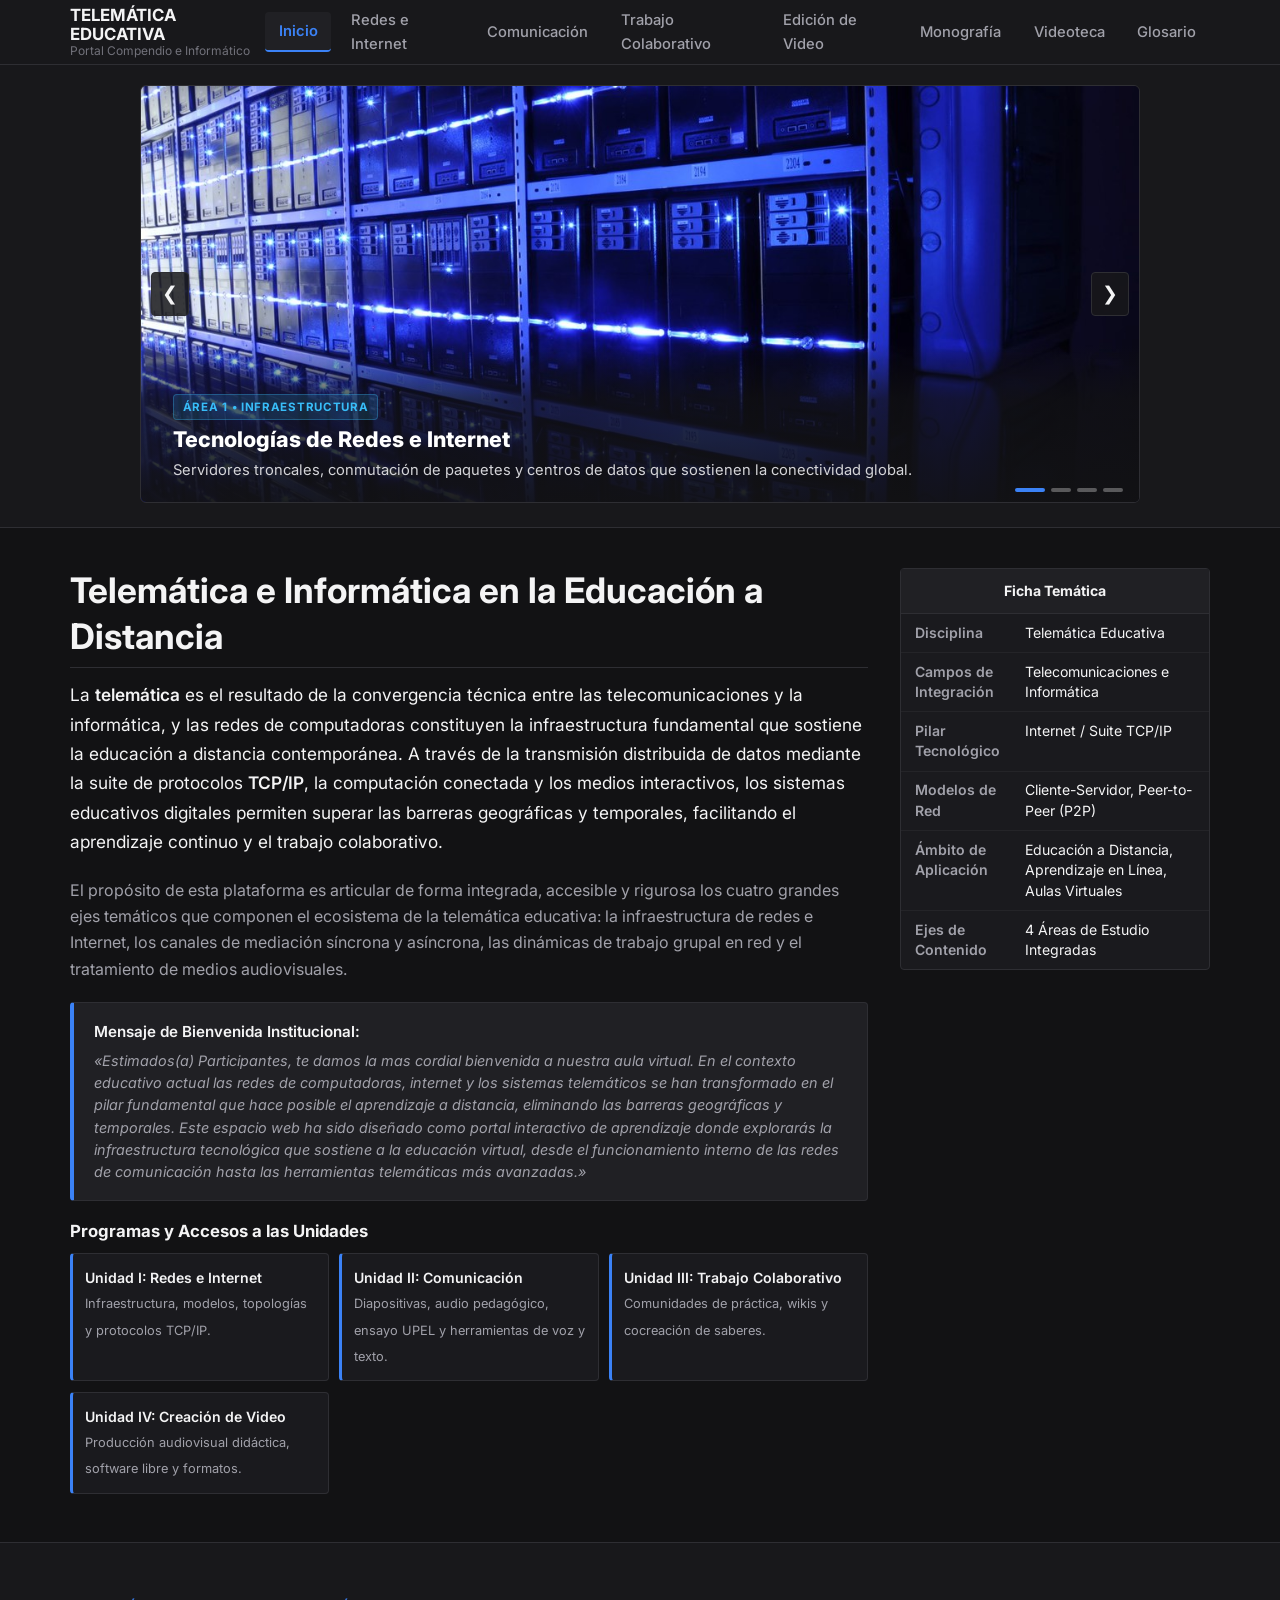
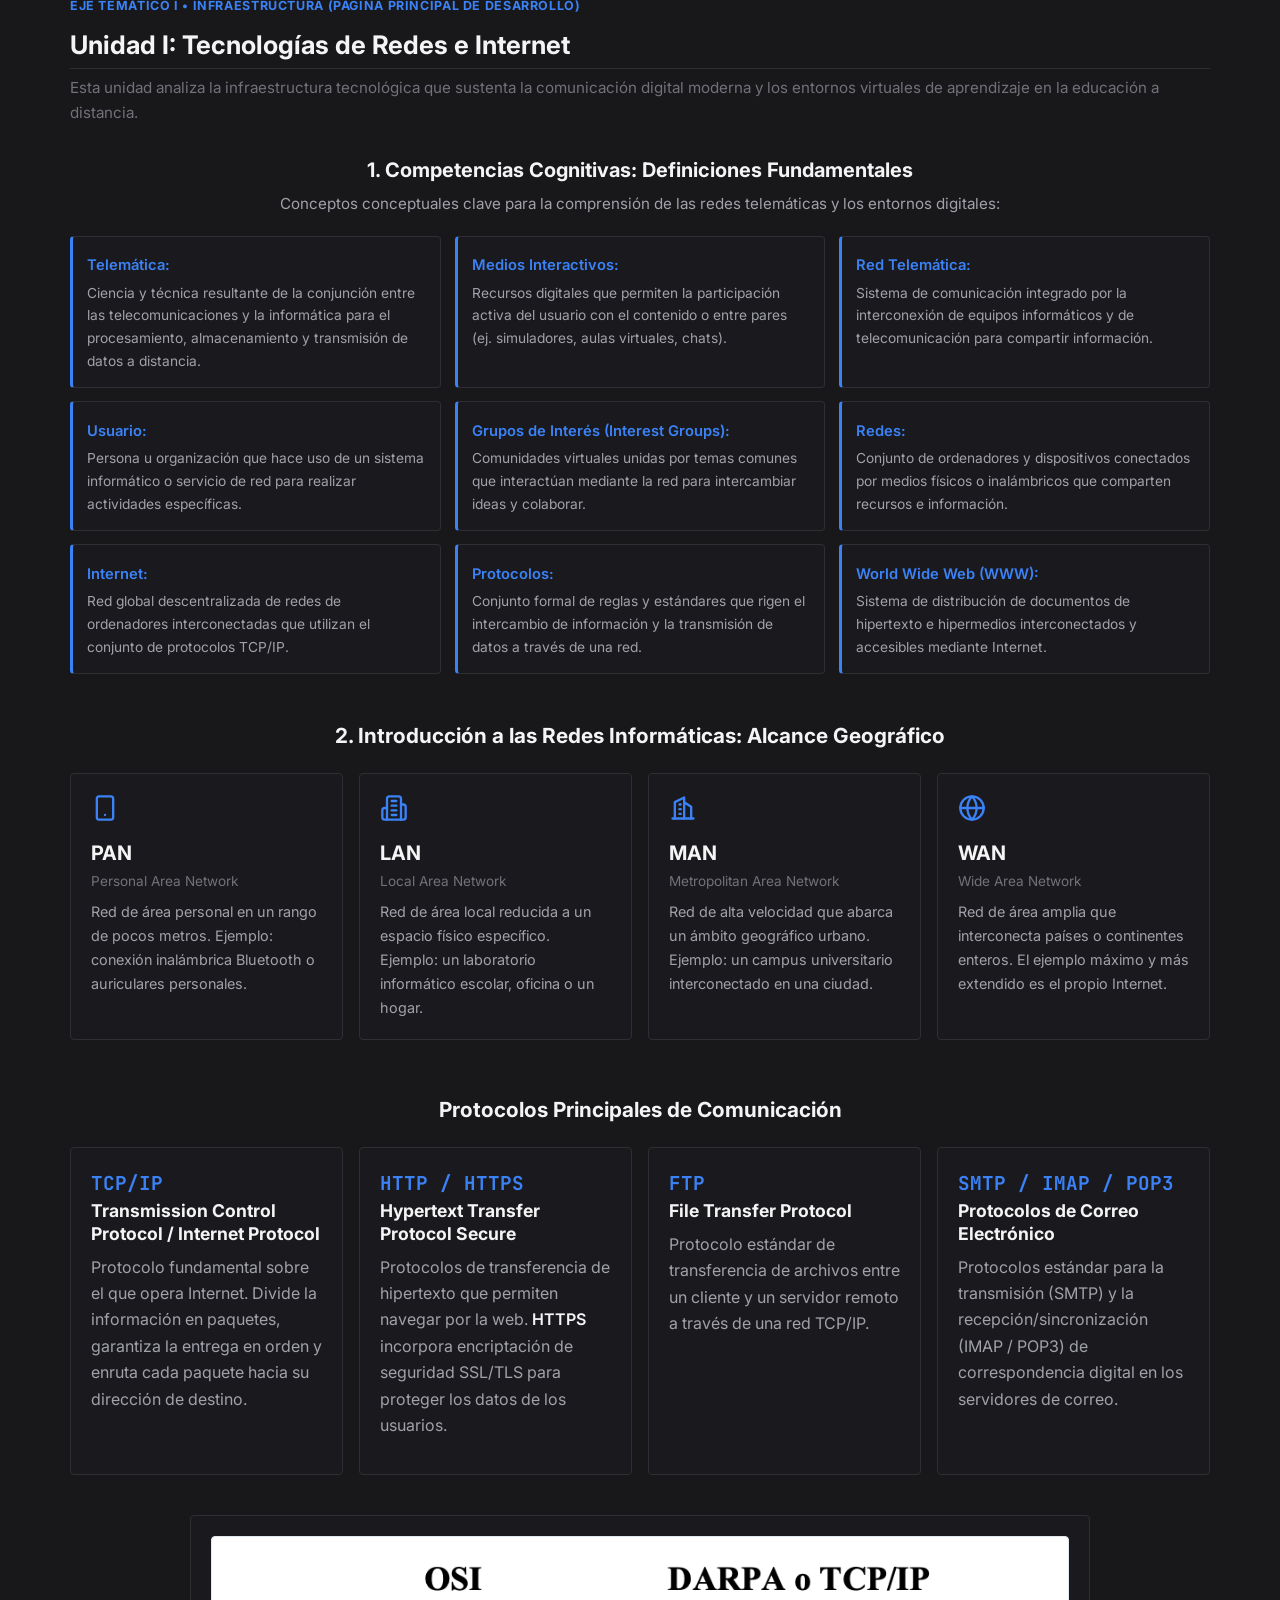
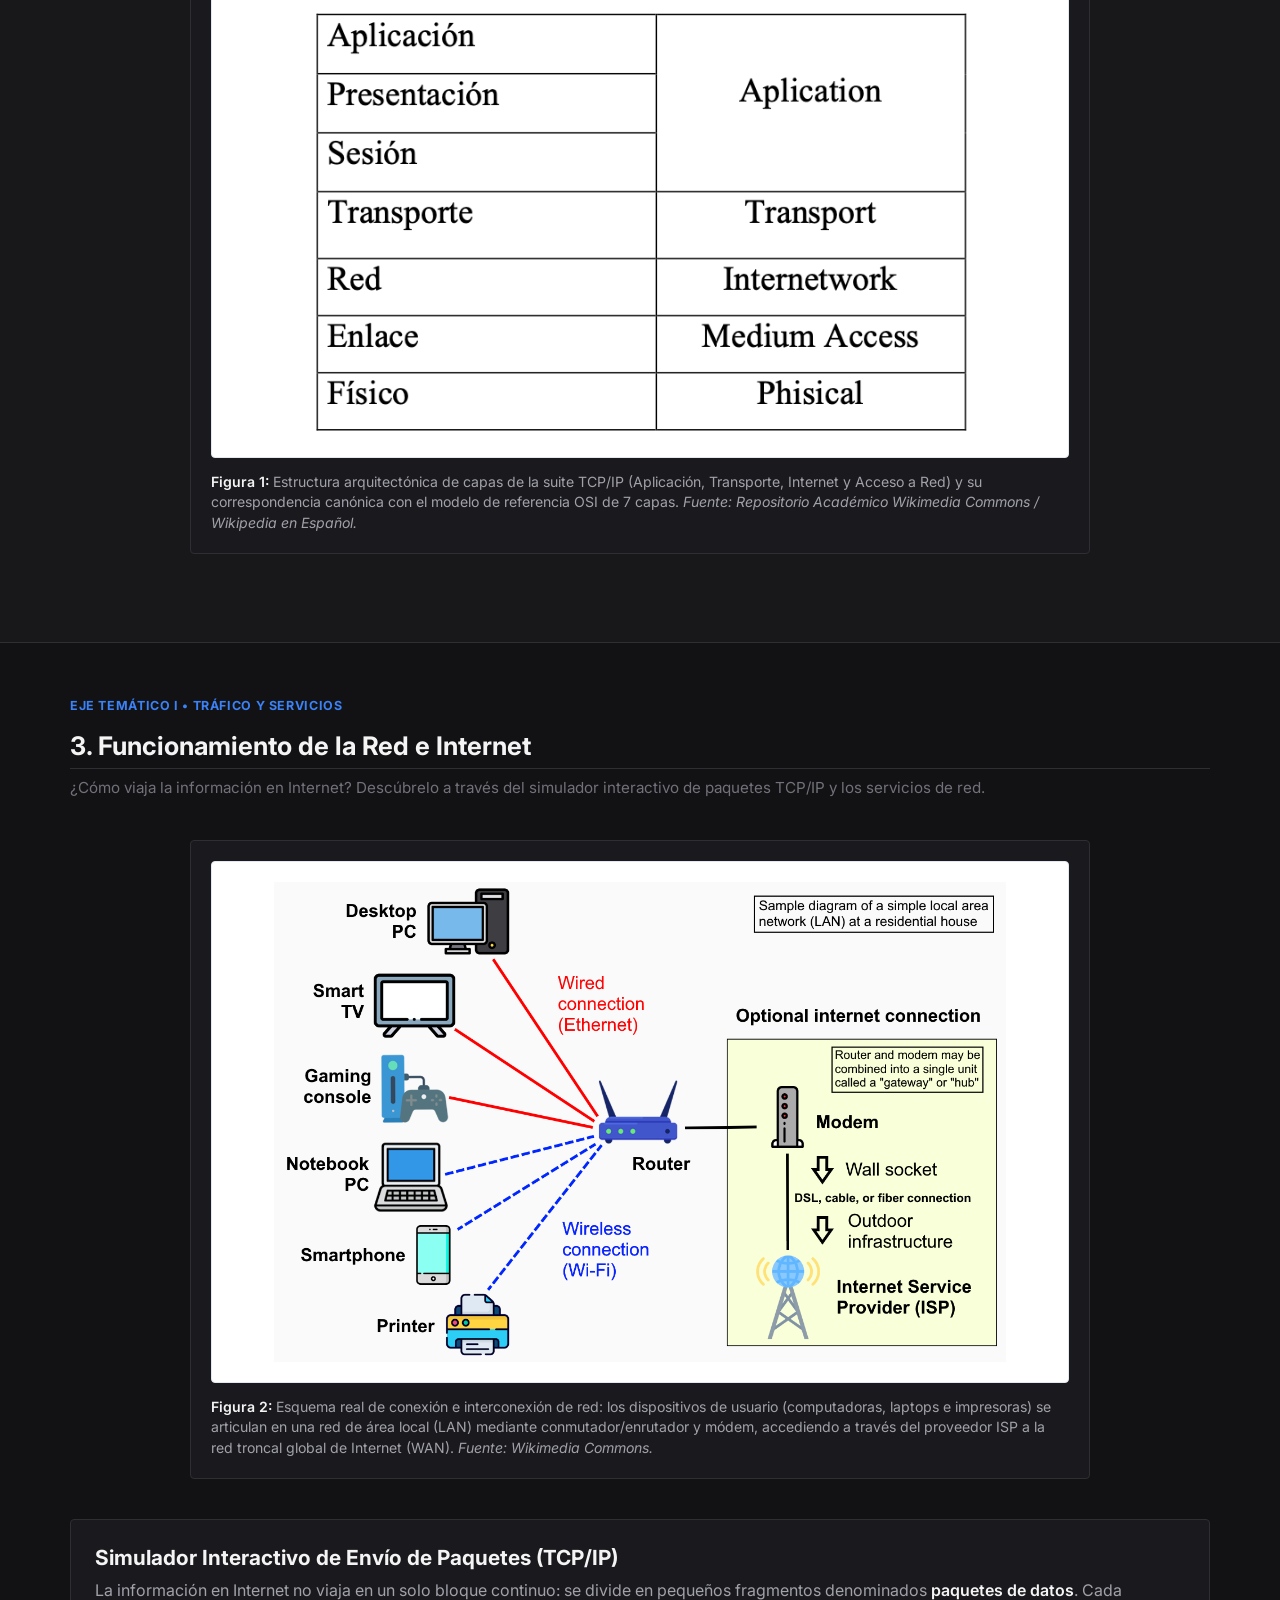
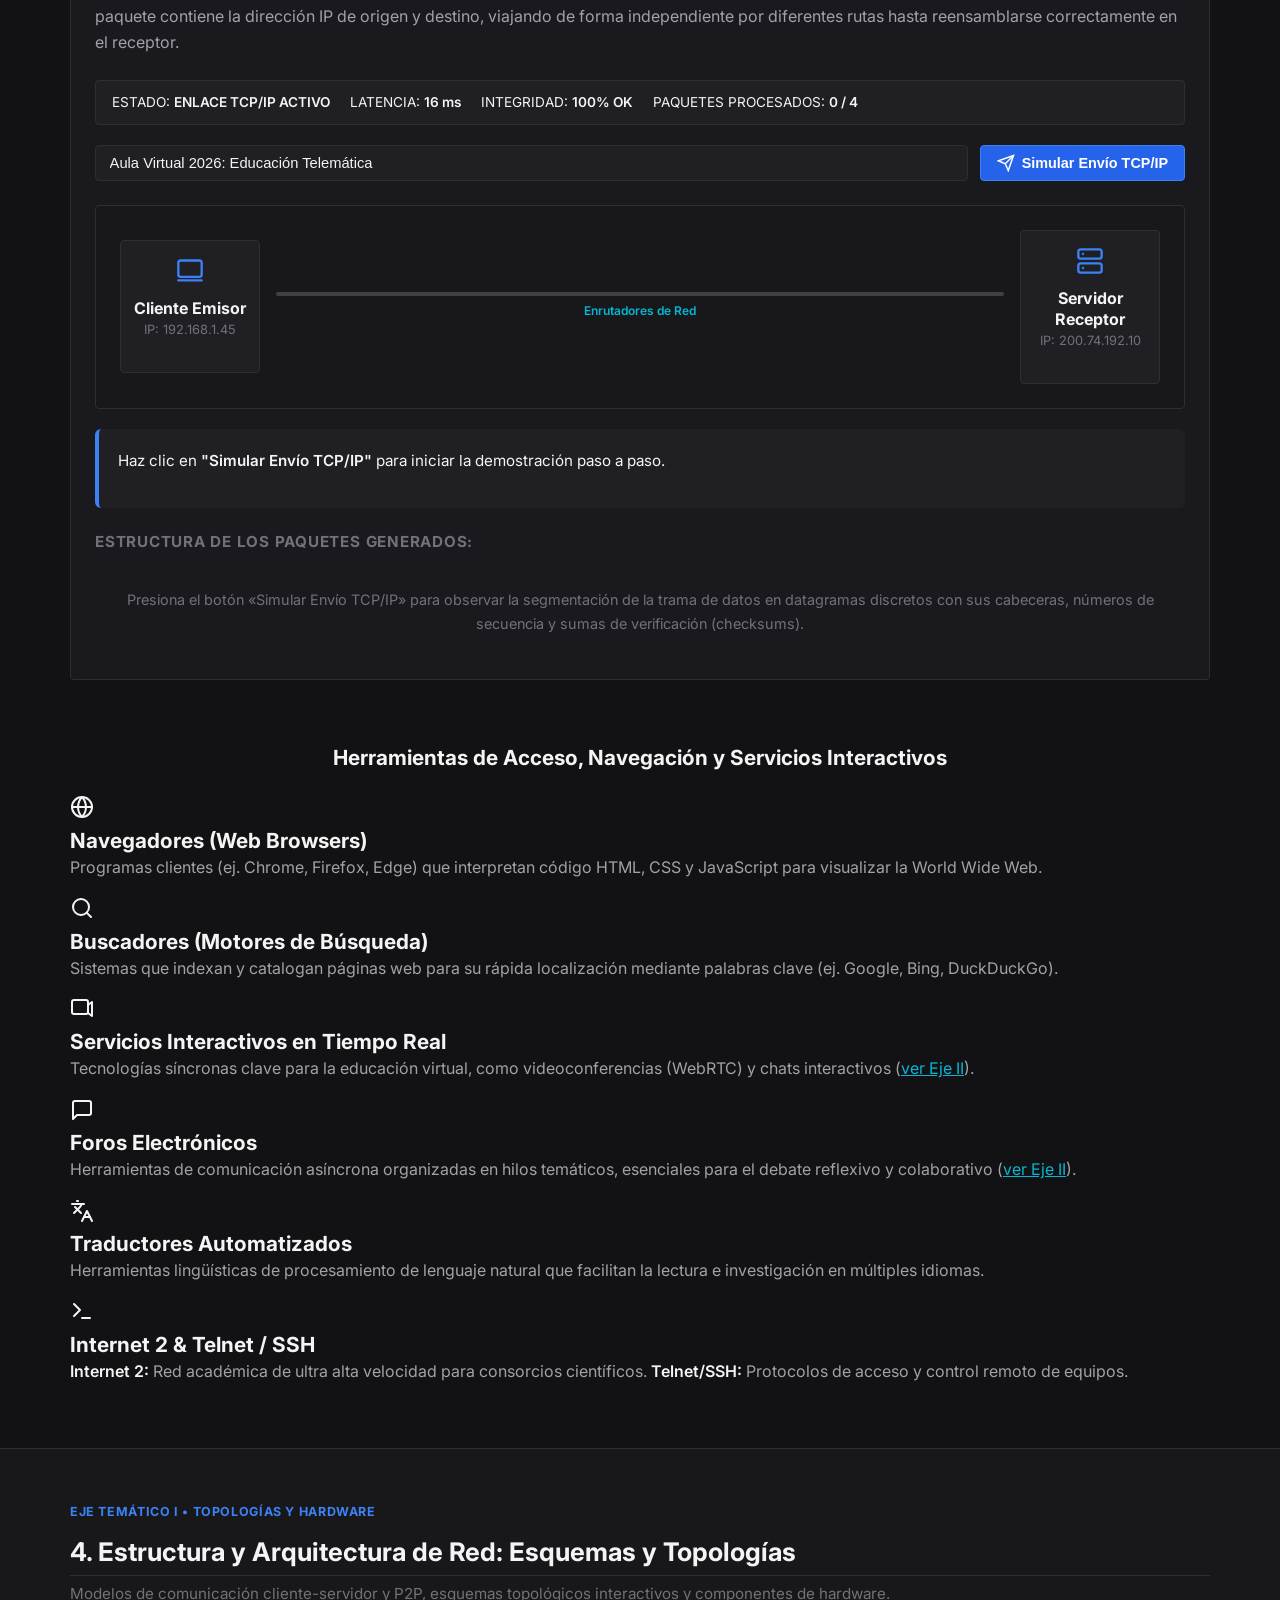
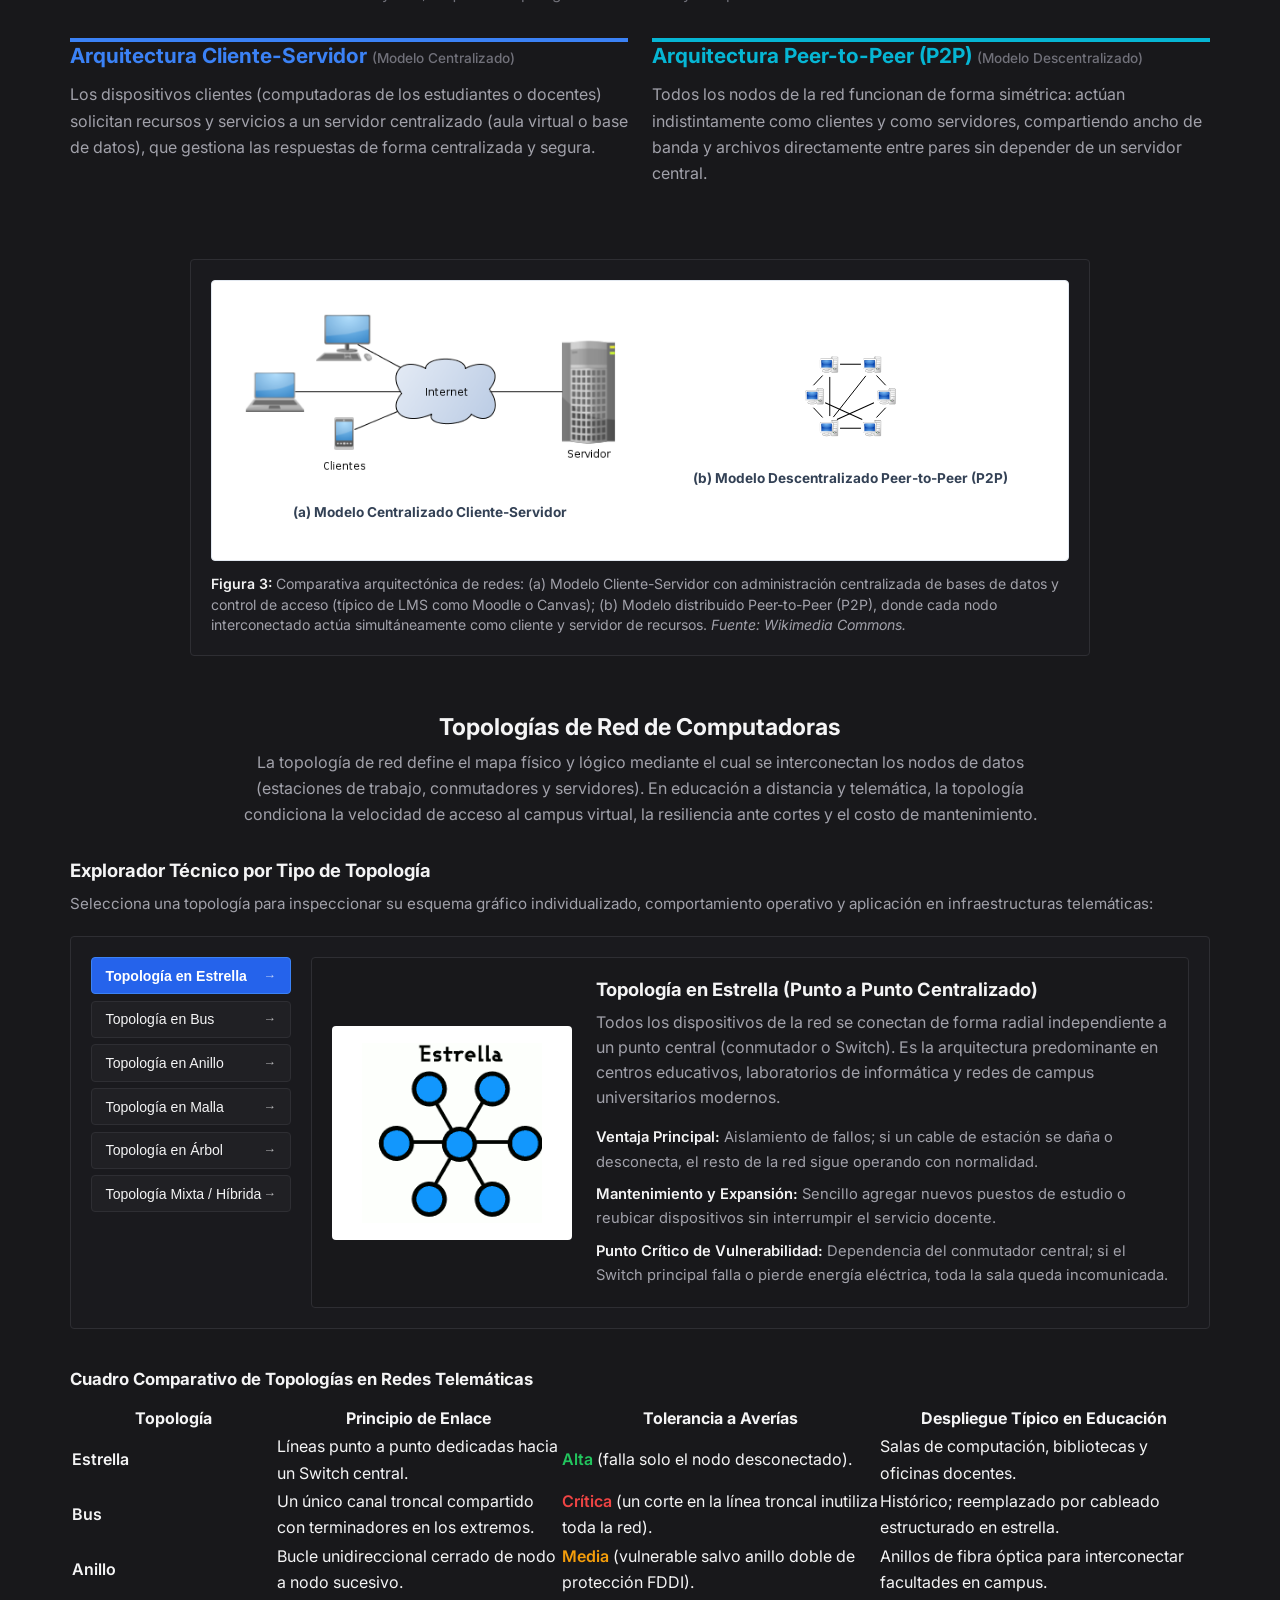
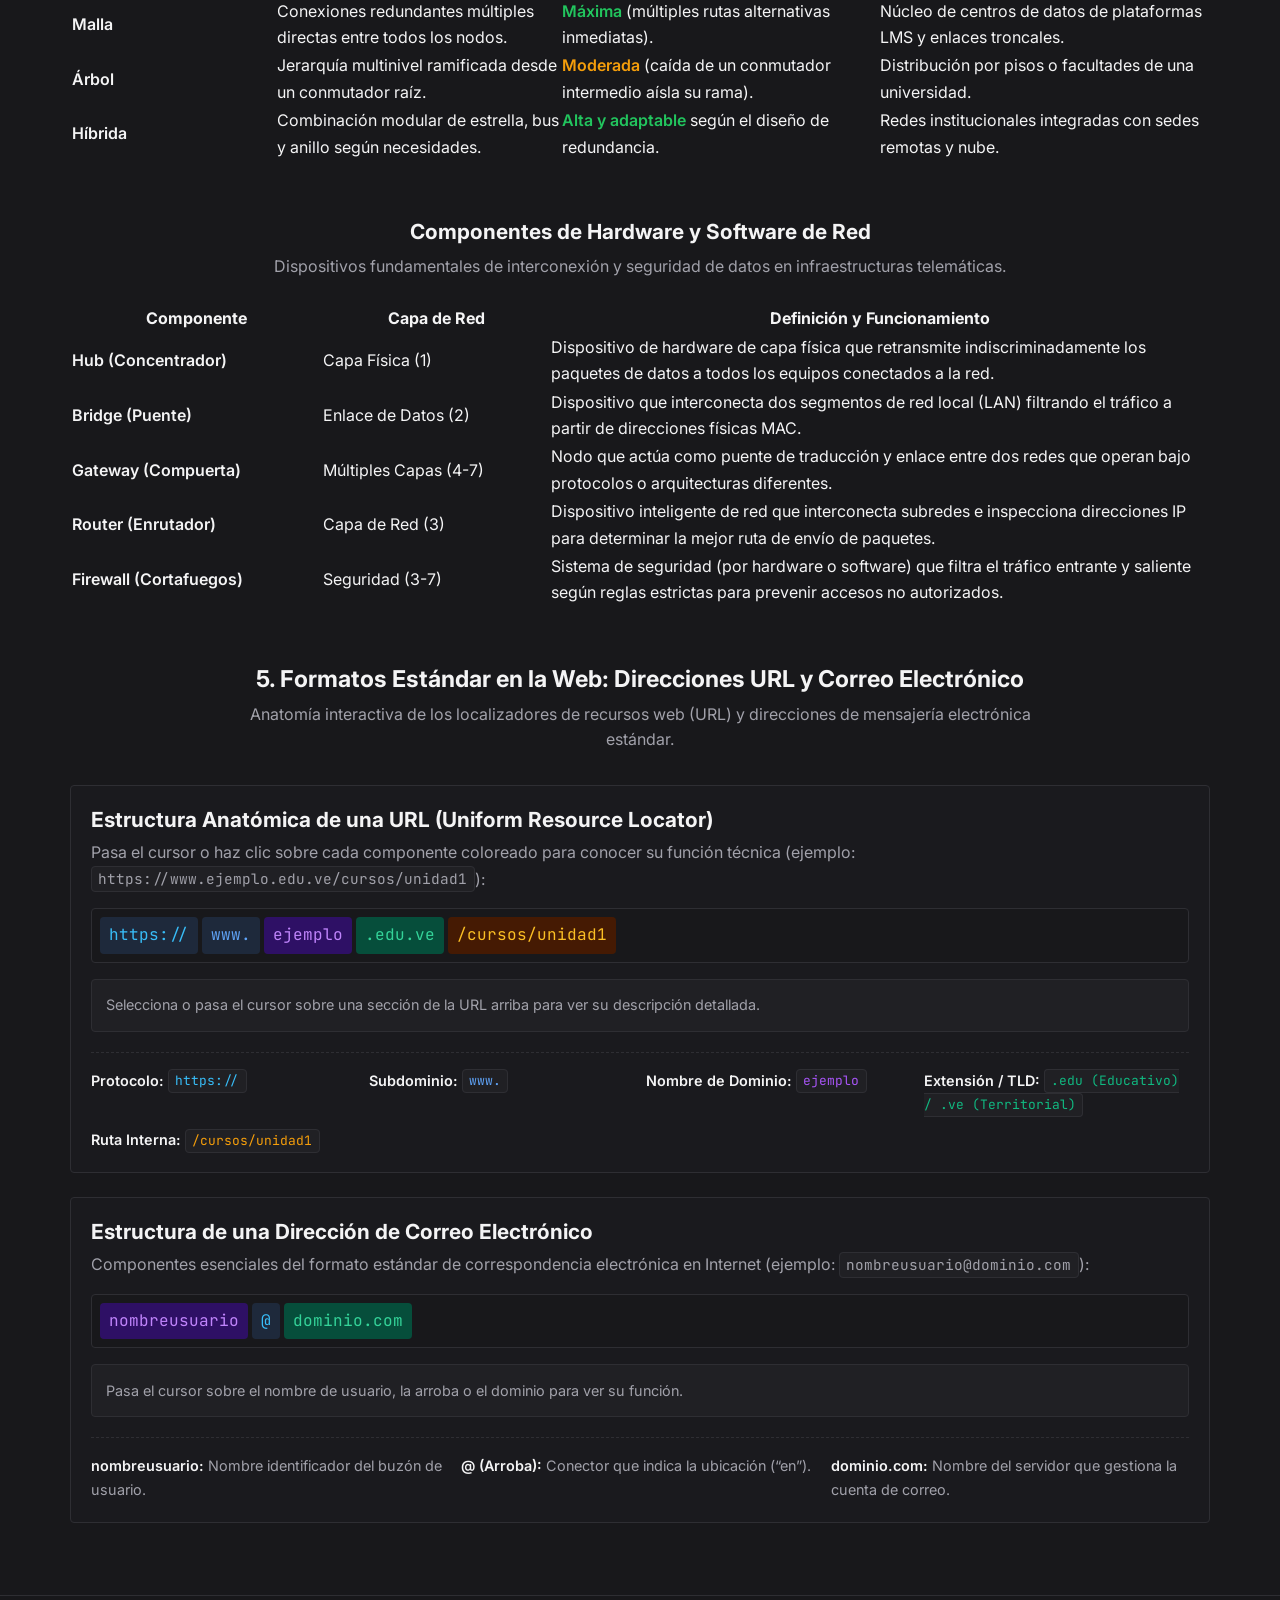
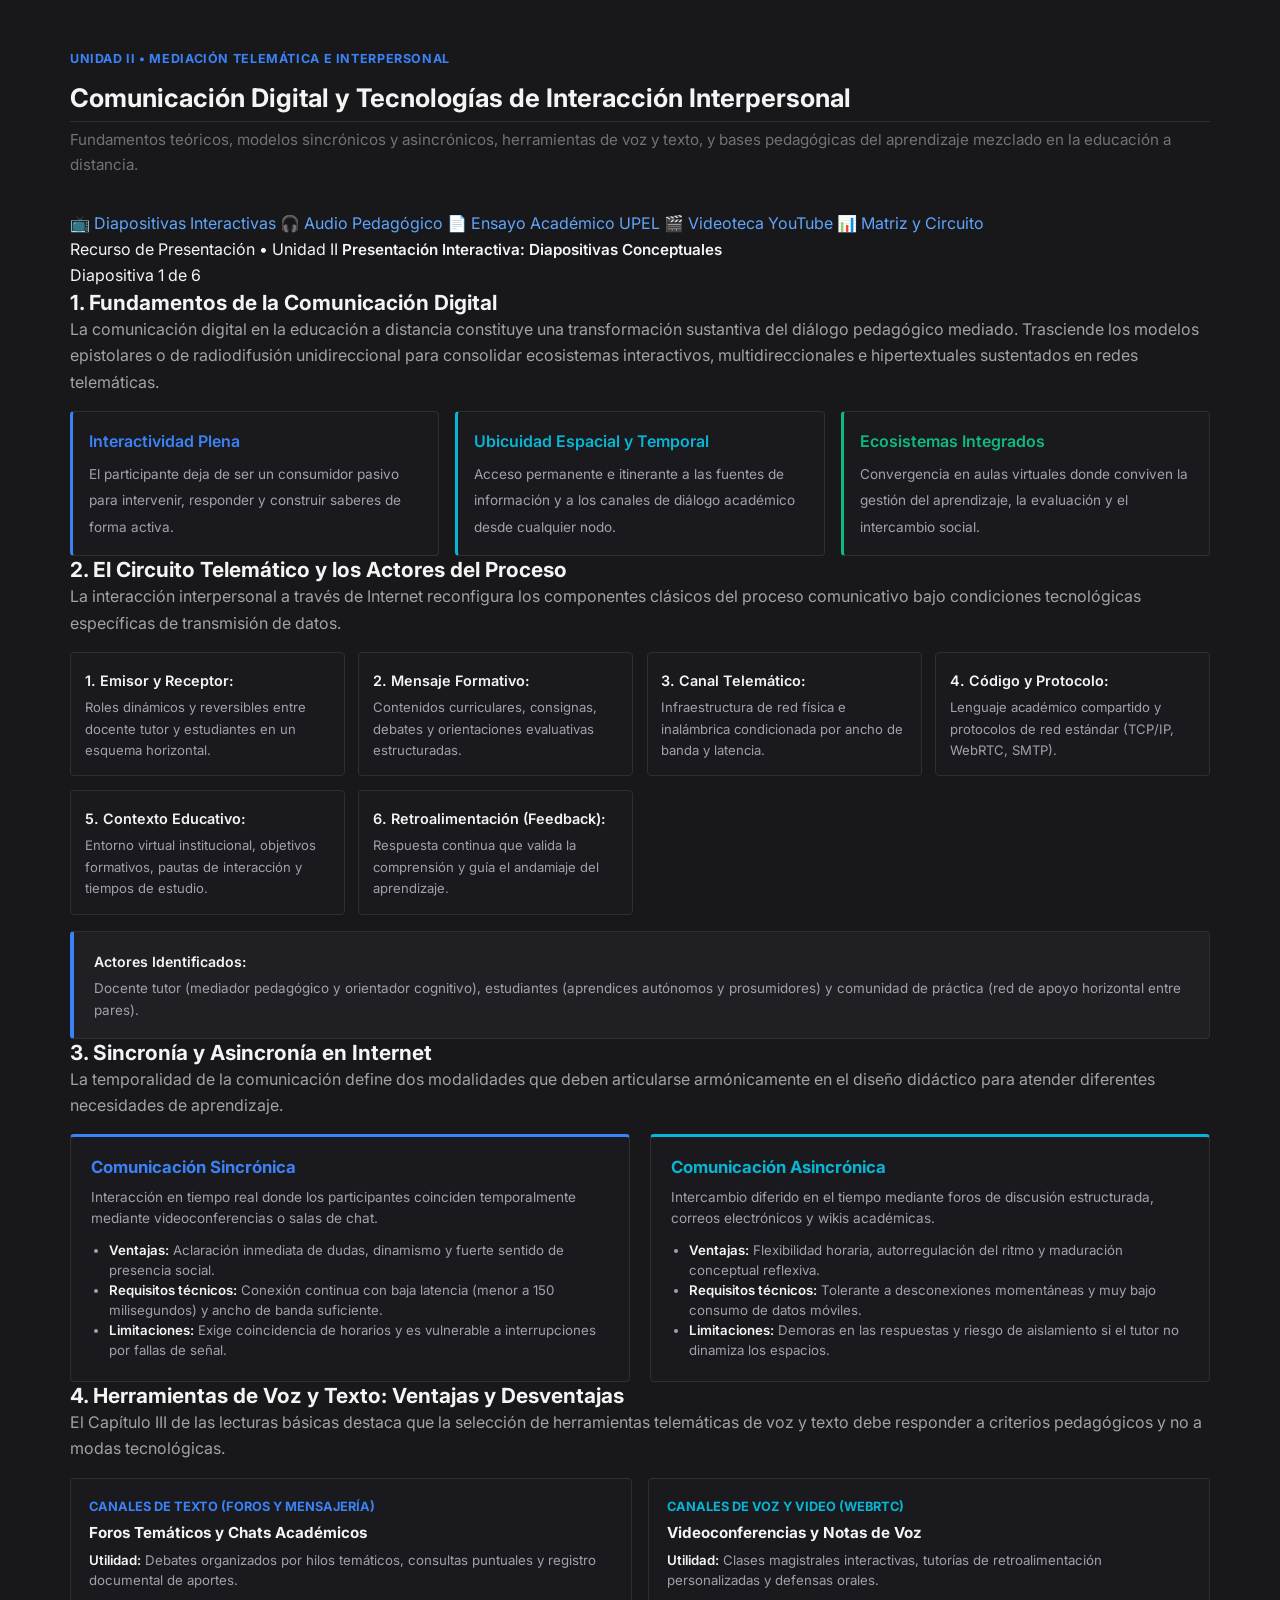
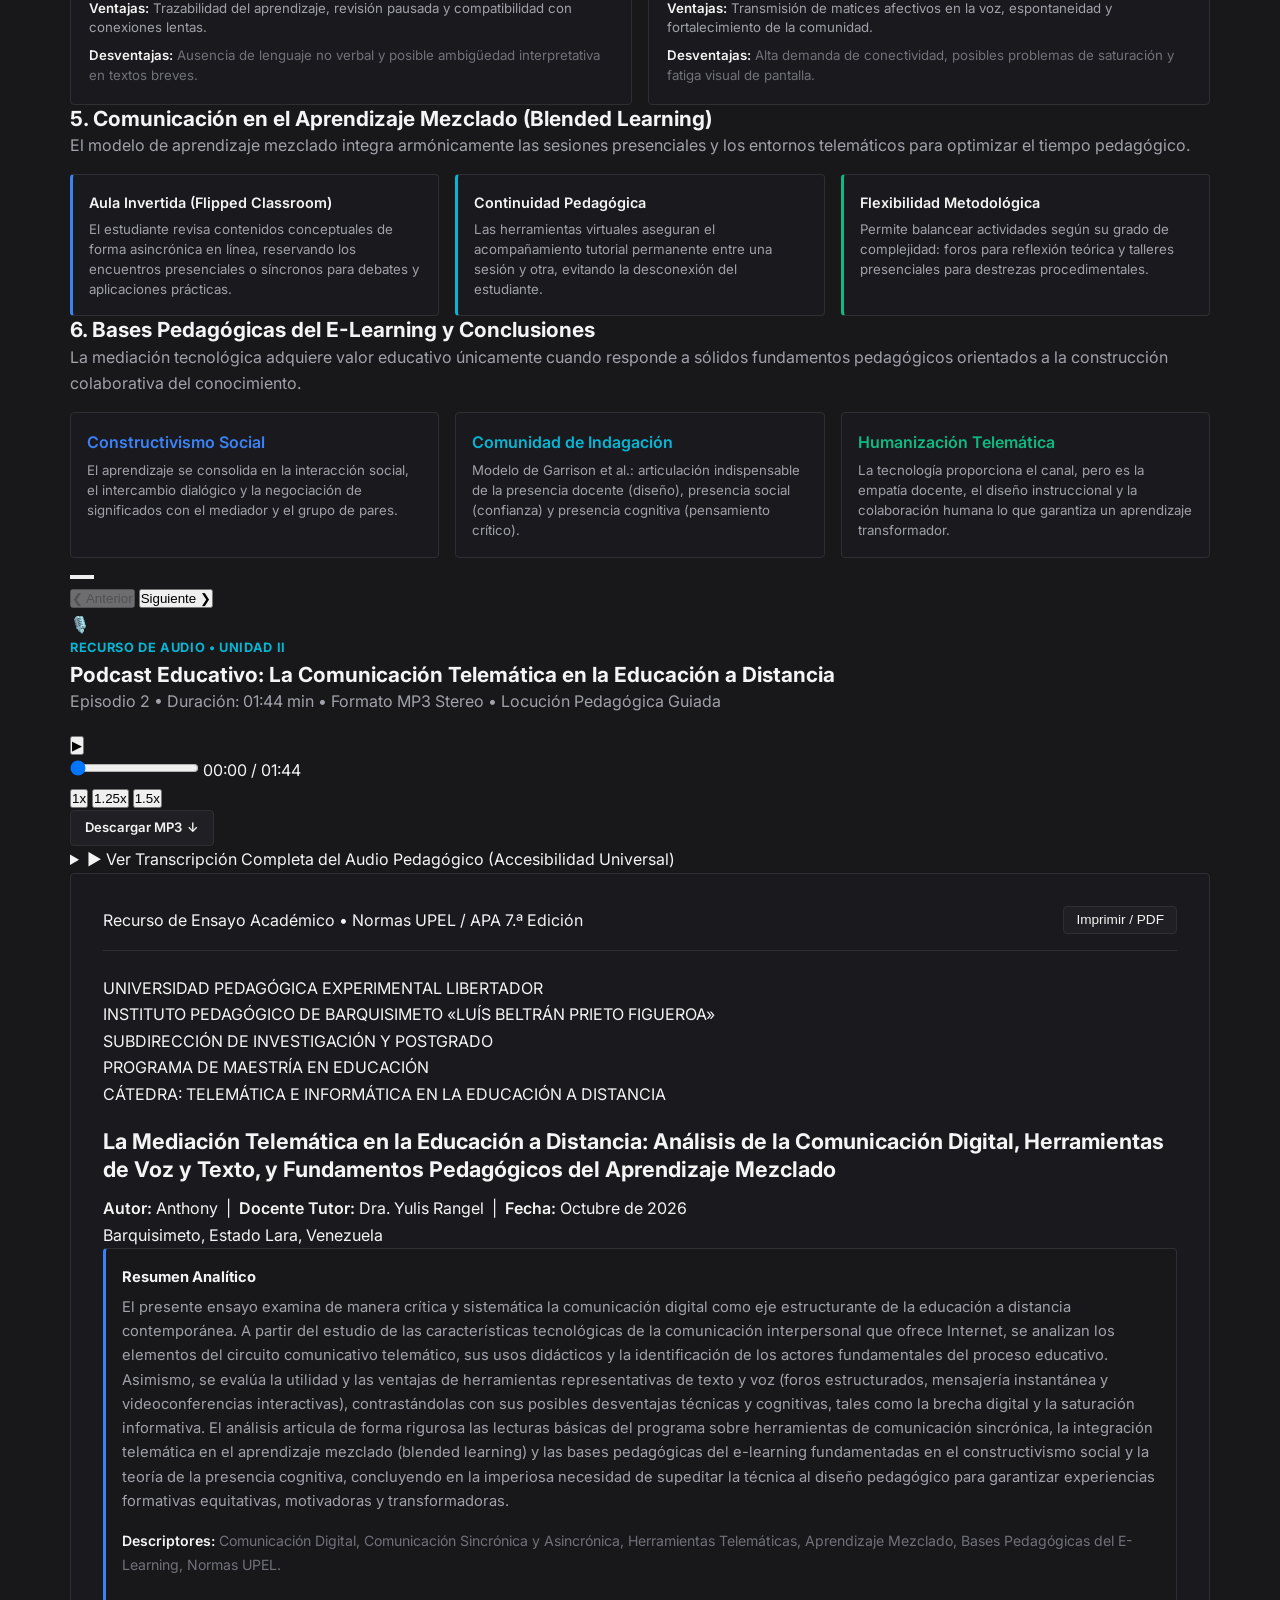
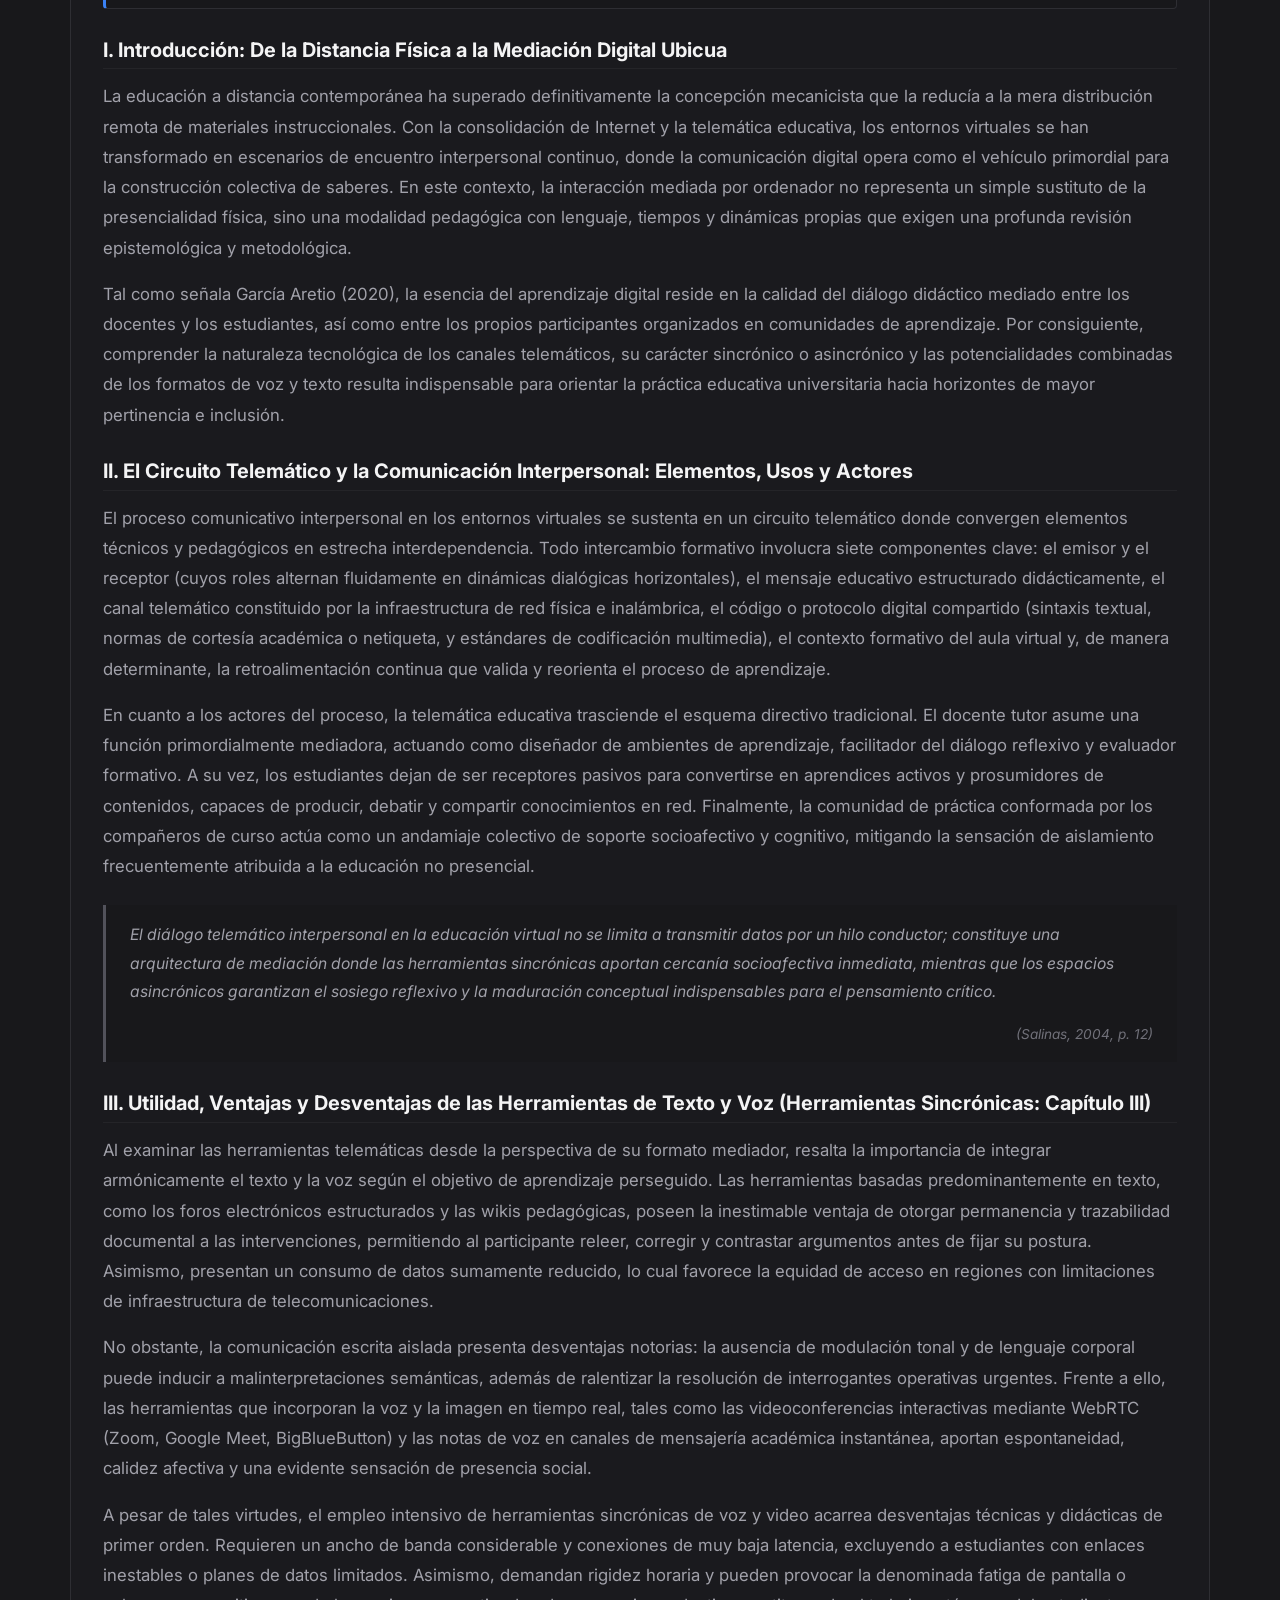
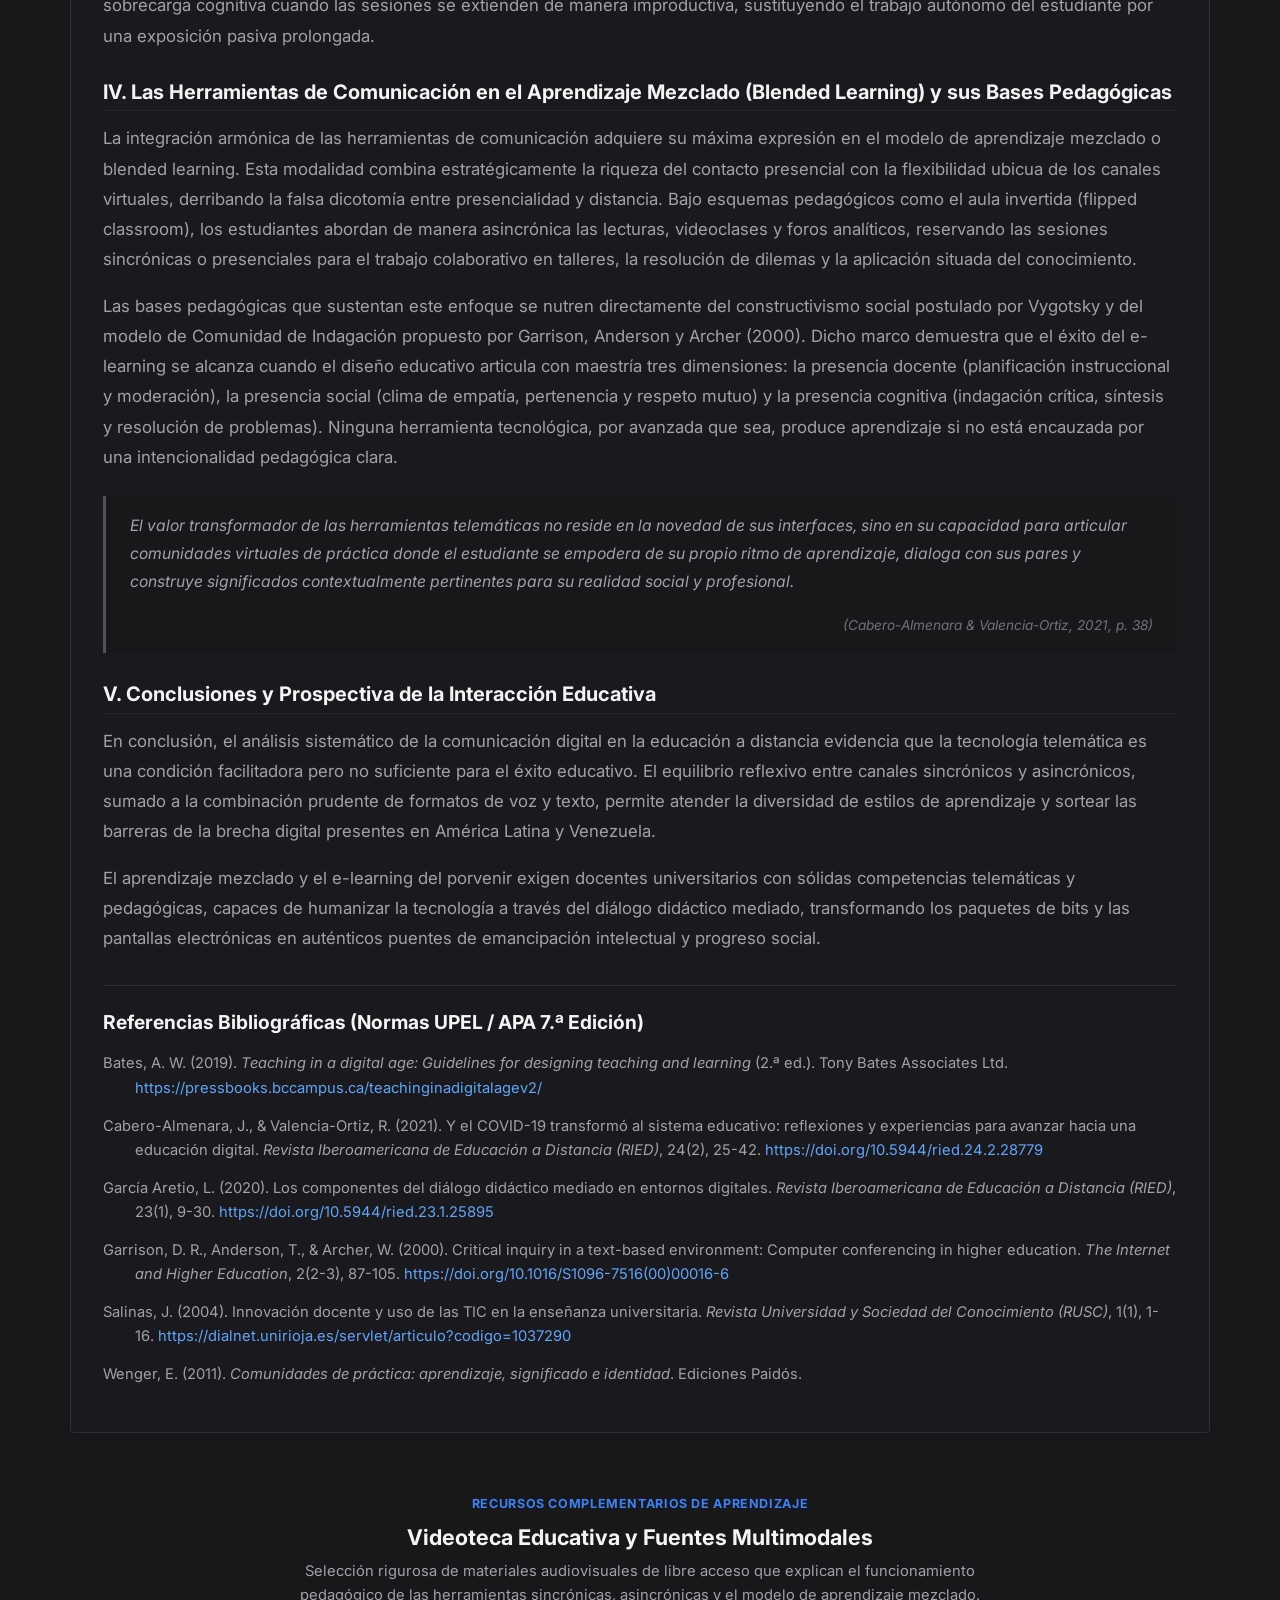
==== index.html @ ce16653e "feat: incorporar modulo integral Unidad II con diapositivas, audio podcast, ensayo UPEL y videoteca" ====
<!DOCTYPE html>

<html data-theme="dark" lang="es">
<head>
<meta charset="utf-8"/>
<meta content="width=device-width, initial-scale=1.0" name="viewport"/>
<meta content="Portal enciclopédico unificado: Telemática e Informática en la Educación a Distancia. Redes, protocolos TCP/IP, comunicación síncrona/asíncrona, trabajo colaborativo y edición de video." name="description"/>
<title>Telemática e Informática en la Educación a Distancia | Portal Compendio</title>

<link href="css/styles.css" rel="stylesheet"/>

<meta content="#121214" name="theme-color"/>
</head>
<body>

<div class="reading-progress-bar" id="readProgressBar"></div>

<header class="site-header">
<div class="container nav-container">
<a aria-label="Portal Informativo de Telemática Educativa" class="brand-logo" href="#inicio">
  <div class="brand-text">
    TELEMÁTICA EDUCATIVA
    <span>Portal Compendio e Informático</span>
  </div>
</a>

<nav aria-label="Navegación principal" class="main-nav" id="mainNav">
<ul class="nav-links">
<li><a class="nav-link active" href="#inicio">Inicio</a></li>
<li><a class="nav-link" href="#redes">Redes e Internet</a></li>
<li><a class="nav-link" href="#comunicacion">Comunicación</a></li>
<li><a class="nav-link" href="#colaboracion">Trabajo Colaborativo</a></li>
<li><a class="nav-link" href="#video">Edición de Video</a></li>
<li><a class="nav-link" href="#monografia">Monografía</a></li>
<li><a class="nav-link" href="#videoteca">Videoteca</a></li>
<li><a class="nav-link" href="#glosario">Glosario</a></li>
</ul>
</nav>

<div class="header-actions">
<button aria-expanded="false" aria-label="Abrir menú de navegación" class="mobile-menu-btn" id="mobileMenuBtn">
<svg fill="none" height="22" stroke="currentColor" stroke-linecap="round" stroke-width="2" viewbox="0 0 24 24" width="22">
<line x1="3" x2="21" y1="12" y2="12"></line>
<line x1="3" x2="21" y1="6" y2="6"></line>
<line x1="3" x2="21" y1="18" y2="18"></line>
</svg>
</button>
</div>
</div>
</header>

<main>

<section aria-label="Galería temática de telemática y redes" class="carousel-section" id="inicio">
<div class="container">
<div aria-label="Ejes temáticos de la telemática educativa" aria-roledescription="carrusel" class="carousel-container" role="region" tabindex="0">
<div class="carousel-slides"><div aria-label="1 de 4: Tecnologías de Redes e Internet" aria-roledescription="diapositiva" class="carousel-slide active" role="group">
<img alt="Centro de datos con servidores y cables de fibra óptica" height="500" src="assets/carousel-slide-1.jpg" width="1200"/>
<div class="carousel-caption">
<span class="carousel-caption-badge">Área 1 • Infraestructura</span>
<h3 class="carousel-caption-title">Tecnologías de Redes e Internet</h3>
<p class="carousel-caption-desc">Servidores troncales, conmutación de paquetes y centros de datos que sostienen la conectividad global.</p>
</div>
</div><div aria-label="2 de 4: Tecnologías para la Comunicación" aria-roledescription="diapositiva" class="carousel-slide" role="group">
<img alt="Sala de videoconferencia y telepresencia en alta definición" height="500" src="assets/carousel-slide-2.jpg" width="1200"/>
<div class="carousel-caption">
<span class="carousel-caption-badge">Área 2 • Comunicación</span>
<h3 class="carousel-caption-title">Tecnologías para la Comunicación</h3>
<p class="carousel-caption-desc">Sistemas síncronos y asíncronos para el diálogo pedagógico mediado en la educación a distancia.</p>
</div>
</div><div aria-label="3 de 4: El Trabajo Colaborativo mediante Redes" aria-roledescription="diapositiva" class="carousel-slide" role="group">
<img alt="Estudiantes universitarios colaborando con equipos portátiles" height="500" src="assets/carousel-slide-3.jpg" width="1200"/>
<div class="carousel-caption">
<span class="carousel-caption-badge">Área 3 • Colaboración</span>
<h3 class="carousel-caption-title">El Trabajo Colaborativo mediante Redes</h3>
<p class="carousel-caption-desc">Comunidades virtuales de práctica, cocreación de saberes y grupos de interés interconectados.</p>
</div>
</div><div aria-label="4 de 4: Creación y Edición de Videos Educativos" aria-roledescription="diapositiva" class="carousel-slide" role="group">
<img alt="Estudio profesional de edición y montaje de video con monitores y consola" height="500" src="assets/carousel-slide-4.jpg" width="1200"/>
<div class="carousel-caption">
<span class="carousel-caption-badge">Área 4 • Medios Audiovisuales</span>
<h3 class="carousel-caption-title">Creación y Edición de Videos Educativos</h3>
<p class="carousel-caption-desc">Tratamiento digital, montaje no lineal y optimización de códecs para streaming en aulas virtuales.</p>
</div>
</div></div>

<button aria-label="Diapositiva anterior" class="carousel-btn carousel-prev">❮</button>
<button aria-label="Diapositiva siguiente" class="carousel-btn carousel-next">❯</button>

<div aria-label="Selector de diapositivas" class="carousel-indicators" role="tablist"></div>
</div>
</div>
</section>

<section class="section" id="introduccion" style="padding-top: 2.5rem;">
<div class="container">
<div class="wiki-article-grid">

<div class="wiki-main-content">
<h1 class="page-title">Telemática e Informática en la Educación a Distancia</h1>
<p class="lead-text">
              La <strong>telemática</strong> es el resultado de la convergencia técnica entre las telecomunicaciones y la informática, y las redes de computadoras constituyen la infraestructura fundamental que sostiene la educación a distancia contemporánea. A través de la transmisión distribuida de datos mediante la suite de protocolos <strong>TCP/IP</strong>, la computación conectada y los medios interactivos, los sistemas educativos digitales permiten superar las barreras geográficas y temporales, facilitando el aprendizaje continuo y el trabajo colaborativo.
            </p>
<p>
              El propósito de esta plataforma es articular de forma integrada, accesible y rigurosa los cuatro grandes ejes temáticos que componen el ecosistema de la telemática educativa: la infraestructura de redes e Internet, los canales de mediación síncrona y asíncrona, las dinámicas de trabajo grupal en red y el tratamiento de medios audiovisuales.
            </p>

<div class="info-notice-box" style="margin-top: 1.25rem; margin-bottom: 1.25rem;">
  <strong style="color: var(--text-primary); font-size: 0.95rem; display: block; margin-bottom: 0.35rem;">Mensaje de Bienvenida Institucional:</strong>
  <p style="font-size: 0.9rem; color: var(--text-secondary); line-height: 1.55; margin-bottom: 0;">
    <em>«Estimados(a) Participantes, te damos la mas cordial bienvenida a nuestra aula virtual. En el contexto educativo actual las redes de computadoras, internet y los sistemas telemáticos se han transformado en el pilar fundamental que hace posible el aprendizaje a distancia, eliminando las barreras geográficas y temporales. Este espacio web ha sido diseñado como portal interactivo de aprendizaje donde explorarás la infraestructura tecnológica que sostiene a la educación virtual, desde el funcionamiento interno de las redes de comunicación hasta las herramientas telemáticas más avanzadas.»</em>
  </p>
</div>

<div style="margin-top: 1.25rem;">
  <h2 style="font-size: 1.05rem; color: var(--text-primary); margin-bottom: 0.65rem;">Programas y Accesos a las Unidades</h2>
  <div style="display: grid; grid-template-columns: repeat(auto-fit, minmax(200px, 1fr)); gap: 0.65rem;">
    <a href="#redes" class="wiki-card" style="padding: 0.75rem; text-decoration: none; border-left: 3px solid var(--primary); display: block; border-radius: var(--radius-sm);">
      <strong style="color: var(--text-primary); font-size: 0.88rem; display: block;">Unidad I: Redes e Internet</strong>
      <span style="font-size: 0.8rem; color: var(--text-secondary);">Infraestructura, modelos, topologías y protocolos TCP/IP.</span>
    </a>
    <a href="#comunicacion" class="wiki-card" style="padding: 0.75rem; text-decoration: none; border-left: 3px solid var(--primary); display: block; border-radius: var(--radius-sm);">
      <strong style="color: var(--text-primary); font-size: 0.88rem; display: block;">Unidad II: Comunicación</strong>
      <span style="font-size: 0.8rem; color: var(--text-secondary);">Diapositivas, audio pedagógico, ensayo UPEL y herramientas de voz y texto.</span>
    </a>
    <a href="#colaboracion" class="wiki-card" style="padding: 0.75rem; text-decoration: none; border-left: 3px solid var(--primary); display: block; border-radius: var(--radius-sm);">
      <strong style="color: var(--text-primary); font-size: 0.88rem; display: block;">Unidad III: Trabajo Colaborativo</strong>
      <span style="font-size: 0.8rem; color: var(--text-secondary);">Comunidades de práctica, wikis y cocreación de saberes.</span>
    </a>
    <a href="#video" class="wiki-card" style="padding: 0.75rem; text-decoration: none; border-left: 3px solid var(--primary); display: block; border-radius: var(--radius-sm);">
      <strong style="color: var(--text-primary); font-size: 0.88rem; display: block;">Unidad IV: Creación de Video</strong>
      <span style="font-size: 0.8rem; color: var(--text-secondary);">Producción audiovisual didáctica, software libre y formatos.</span>
    </a>
  </div>
</div>
</div>

<aside aria-label="Ficha técnica del portal" class="wiki-infobox">
<div class="infobox-header">Ficha Temática</div>
<div class="infobox-item">
<span class="infobox-label">Disciplina</span>
<span class="infobox-data">Telemática Educativa</span>
</div>
<div class="infobox-item">
<span class="infobox-label">Campos de Integración</span>
<span class="infobox-data">Telecomunicaciones e Informática</span>
</div>
<div class="infobox-item">
<span class="infobox-label">Pilar Tecnológico</span>
<span class="infobox-data">Internet / Suite TCP/IP</span>
</div>
<div class="infobox-item">
<span class="infobox-label">Modelos de Red</span>
<span class="infobox-data">Cliente-Servidor, Peer-to-Peer (P2P)</span>
</div>
<div class="infobox-item">
<span class="infobox-label">Ámbito de Aplicación</span>
<span class="infobox-data">Educación a Distancia, Aprendizaje en Línea, Aulas Virtuales</span>
</div>
<div class="infobox-item">
<span class="infobox-label">Ejes de Contenido</span>
<span class="infobox-data">4 Áreas de Estudio Integradas</span>
</div>
</aside>
</div>
</div>
</section>

<section class="section" id="redes" style="background-color: var(--bg-secondary);">
<div class="container">
<div class="section-header">
<div class="thematic-row-badge" style="display: inline-block; margin-bottom: 0.75rem;">Eje Temático I • Infraestructura (Página Principal de Desarrollo)</div>
<h2 class="section-title">Unidad I: Tecnologías de Redes e Internet</h2>
<p class="section-subtitle">
            Esta unidad analiza la infraestructura tecnológica que sustenta la comunicación digital moderna y los entornos virtuales de aprendizaje en la educación a distancia.
          </p>
</div>

<div style="margin-bottom: 3rem;">
  <h3 style="margin-bottom: 0.5rem; text-align: center; color: var(--text-primary); font-size: 1.25rem;">
    1. Competencias Cognitivas: Definiciones Fundamentales
  </h3>
  <p style="text-align: center; color: var(--text-secondary); margin-bottom: 1.25rem; font-size: 0.95rem;">
    Conceptos conceptuales clave para la comprensión de las redes telemáticas y los entornos digitales:
  </p>
  <div style="display: grid; grid-template-columns: repeat(auto-fit, minmax(280px, 1fr)); gap: 0.85rem;">
    <div class="wiki-card" style="padding: 0.9rem; border-left: 3px solid var(--primary); border-radius: var(--radius-sm);">
      <strong style="color: var(--primary); font-size: 0.92rem;">Telemática:</strong>
      <p style="font-size: 0.86rem; color: var(--text-secondary); margin-top: 0.25rem; margin-bottom: 0;">Ciencia y técnica resultante de la conjunción entre las telecomunicaciones y la informática para el procesamiento, almacenamiento y transmisión de datos a distancia.</p>
    </div>
    <div class="wiki-card" style="padding: 0.9rem; border-left: 3px solid var(--primary); border-radius: var(--radius-sm);">
      <strong style="color: var(--primary); font-size: 0.92rem;">Medios Interactivos:</strong>
      <p style="font-size: 0.86rem; color: var(--text-secondary); margin-top: 0.25rem; margin-bottom: 0;">Recursos digitales que permiten la participación activa del usuario con el contenido o entre pares (ej. simuladores, aulas virtuales, chats).</p>
    </div>
    <div class="wiki-card" style="padding: 0.9rem; border-left: 3px solid var(--primary); border-radius: var(--radius-sm);">
      <strong style="color: var(--primary); font-size: 0.92rem;">Red Telemática:</strong>
      <p style="font-size: 0.86rem; color: var(--text-secondary); margin-top: 0.25rem; margin-bottom: 0;">Sistema de comunicación integrado por la interconexión de equipos informáticos y de telecomunicación para compartir información.</p>
    </div>
    <div class="wiki-card" style="padding: 0.9rem; border-left: 3px solid var(--primary); border-radius: var(--radius-sm);">
      <strong style="color: var(--primary); font-size: 0.92rem;">Usuario:</strong>
      <p style="font-size: 0.86rem; color: var(--text-secondary); margin-top: 0.25rem; margin-bottom: 0;">Persona u organización que hace uso de un sistema informático o servicio de red para realizar actividades específicas.</p>
    </div>
    <div class="wiki-card" style="padding: 0.9rem; border-left: 3px solid var(--primary); border-radius: var(--radius-sm);">
      <strong style="color: var(--primary); font-size: 0.92rem;">Grupos de Interés (Interest Groups):</strong>
      <p style="font-size: 0.86rem; color: var(--text-secondary); margin-top: 0.25rem; margin-bottom: 0;">Comunidades virtuales unidas por temas comunes que interactúan mediante la red para intercambiar ideas y colaborar.</p>
    </div>
    <div class="wiki-card" style="padding: 0.9rem; border-left: 3px solid var(--primary); border-radius: var(--radius-sm);">
      <strong style="color: var(--primary); font-size: 0.92rem;">Redes:</strong>
      <p style="font-size: 0.86rem; color: var(--text-secondary); margin-top: 0.25rem; margin-bottom: 0;">Conjunto de ordenadores y dispositivos conectados por medios físicos o inalámbricos que comparten recursos e información.</p>
    </div>
    <div class="wiki-card" style="padding: 0.9rem; border-left: 3px solid var(--primary); border-radius: var(--radius-sm);">
      <strong style="color: var(--primary); font-size: 0.92rem;">Internet:</strong>
      <p style="font-size: 0.86rem; color: var(--text-secondary); margin-top: 0.25rem; margin-bottom: 0;">Red global descentralizada de redes de ordenadores interconectadas que utilizan el conjunto de protocolos TCP/IP.</p>
    </div>
    <div class="wiki-card" style="padding: 0.9rem; border-left: 3px solid var(--primary); border-radius: var(--radius-sm);">
      <strong style="color: var(--primary); font-size: 0.92rem;">Protocolos:</strong>
      <p style="font-size: 0.86rem; color: var(--text-secondary); margin-top: 0.25rem; margin-bottom: 0;">Conjunto formal de reglas y estándares que rigen el intercambio de información y la transmisión de datos a través de una red.</p>
    </div>
    <div class="wiki-card" style="padding: 0.9rem; border-left: 3px solid var(--primary); border-radius: var(--radius-sm);">
      <strong style="color: var(--primary); font-size: 0.92rem;">World Wide Web (WWW):</strong>
      <p style="font-size: 0.86rem; color: var(--text-secondary); margin-top: 0.25rem; margin-bottom: 0;">Sistema de distribución de documentos de hipertexto e hipermedios interconectados y accesibles mediante Internet.</p>
    </div>
  </div>
</div>

<h3 id="clasificacion" style="margin-bottom: 1.5rem; text-align: center; color: var(--text-primary);">
          2. Introducción a las Redes Informáticas: Alcance Geográfico
        </h3>
<div class="network-scope-grid">

<div class="scope-card">
<div class="scope-icon-wrap">
<svg fill="none" height="28" stroke="currentColor" stroke-linecap="round" stroke-linejoin="round" stroke-width="2" viewbox="0 0 24 24" width="28">
<rect height="20" rx="2" ry="2" width="14" x="5" y="2"></rect>
<line x1="12" x2="12.01" y1="18" y2="18"></line>
</svg>
</div>
<div class="scope-acronym">PAN</div>
<div class="scope-name">Personal Area Network</div>
<p>Red de área personal en un rango de pocos metros. Ejemplo: conexión inalámbrica Bluetooth o auriculares personales.</p>
</div>

<div class="scope-card">
<div class="scope-icon-wrap">
<svg fill="none" height="28" stroke="currentColor" stroke-linecap="round" stroke-linejoin="round" stroke-width="2" viewbox="0 0 24 24" width="28">
<path d="M6 22V4a2 2 0 0 1 2-2h8a2 2 0 0 1 2 2v18Z"></path>
<path d="M6 12H4a2 2 0 0 0-2 2v6a2 2 0 0 0 2 2h2"></path>
<path d="M18 9h2a2 2 0 0 1 2 2v9a2 2 0 0 1-2 2h-2"></path>
<path d="M10 6h4"></path>
<path d="M10 10h4"></path>
<path d="M10 14h4"></path>
<path d="M10 18h4"></path>
</svg>
</div>
<div class="scope-acronym">LAN</div>
<div class="scope-name">Local Area Network</div>
<p>Red de área local reducida a un espacio físico específico. Ejemplo: un laboratorio informático escolar, oficina o un hogar.</p>
</div>

<div class="scope-card">
<div class="scope-icon-wrap">
<svg fill="none" height="28" stroke="currentColor" stroke-linecap="round" stroke-linejoin="round" stroke-width="2" viewbox="0 0 24 24" width="28">
<path d="M3 21h18"></path>
<path d="M5 21V7l8-4v18"></path>
<path d="M19 21V11l-6-4"></path>
<path d="M9 9h1"></path>
<path d="M9 13h1"></path>
<path d="M9 17h1"></path>
</svg>
</div>
<div class="scope-acronym">MAN</div>
<div class="scope-name">Metropolitan Area Network</div>
<p>Red de alta velocidad que abarca un ámbito geográfico urbano. Ejemplo: un campus universitario interconectado en una ciudad.</p>
</div>

<div class="scope-card">
<div class="scope-icon-wrap">
<svg fill="none" height="28" stroke="currentColor" stroke-linecap="round" stroke-linejoin="round" stroke-width="2" viewbox="0 0 24 24" width="28">
<circle cx="12" cy="12" r="10"></circle>
<line x1="2" x2="22" y1="12" y2="12"></line>
<path d="M12 2a15.3 15.3 0 0 1 4 10 15.3 15.3 0 0 1-4 10 15.3 15.3 0 0 1-4-10 15.3 15.3 0 0 1 4-10z"></path>
</svg>
</div>
<div class="scope-acronym">WAN</div>
<div class="scope-name">Wide Area Network</div>
<p>Red de área amplia que interconecta países o continentes enteros. El ejemplo máximo y más extendido es el propio Internet.</p>
</div>
</div>
<h3 style="margin-top: 3.5rem; margin-bottom: 1.5rem; text-align: center; color: var(--text-primary);">
          Protocolos Principales de Comunicación
        </h3>
<div class="protocols-grid">

<div class="protocol-card">
<div class="protocol-code">TCP/IP</div>
<h4>Transmission Control Protocol / Internet Protocol</h4>
<p style="margin-top: 0.5rem;">
              Protocolo fundamental sobre el que opera Internet. Divide la información en paquetes, garantiza la entrega en orden y enruta cada paquete hacia su dirección de destino.
            </p>
</div>

<div class="protocol-card">
<div class="protocol-code">HTTP / HTTPS</div>
<h4>Hypertext Transfer Protocol Secure</h4>
<p style="margin-top: 0.5rem;">
              Protocolos de transferencia de hipertexto que permiten navegar por la web. <strong>HTTPS</strong> incorpora encriptación de seguridad SSL/TLS para proteger los datos de los usuarios.
            </p>
</div>

<div class="protocol-card">
<div class="protocol-code">FTP</div>
<h4>File Transfer Protocol</h4>
<p style="margin-top: 0.5rem;">
              Protocolo estándar de transferencia de archivos entre un cliente y un servidor remoto a través de una red TCP/IP.
            </p>
</div>

<div class="protocol-card">
<div class="protocol-code">SMTP / IMAP / POP3</div>
<h4>Protocolos de Correo Electrónico</h4>
<p style="margin-top: 0.5rem;">
              Protocolos estándar para la transmisión (SMTP) y la recepción/sincronización (IMAP / POP3) de correspondencia digital en los servidores de correo.
            </p>
</div>
</div>

<figure class="diagram-figure"><div class="wiki-figure-img-wrap">
<img alt="Arquitectura de capas del modelo TCP/IP y correspondencia con el modelo OSI" height="538" loading="lazy" src="assets/figura-pila-tcpip.png" width="738"/>
</div>
<figcaption class="diagram-caption">
<strong>Figura 1:</strong> Estructura arquitectónica de capas de la suite TCP/IP (Aplicación, Transporte, Internet y Acceso a Red) y su correspondencia canónica con el modelo de referencia OSI de 7 capas. <em>Fuente: Repositorio Académico Wikimedia Commons / Wikipedia en Español.</em>
</figcaption></figure>
</div>
</section>
<section class="section" id="funcionamiento">
<div class="container">
<div class="section-header">
<div class="thematic-row-badge" style="display: inline-block; margin-bottom: 0.75rem;">Eje Temático I • Tráfico y Servicios</div>
<h2 class="section-title">3. Funcionamiento de la Red e Internet</h2>
<p class="section-subtitle">
            ¿Cómo viaja la información en Internet? Descúbrelo a través del simulador interactivo de paquetes TCP/IP y los servicios de red.
          </p>
</div>

<figure class="diagram-figure"><div class="wiki-figure-img-wrap">
<img alt="Diagrama de conexión de red de área local hacia Internet mediante router e ISP" height="852" loading="lazy" src="assets/figura-esquema-conexion.png" width="1300"/>
</div>
<figcaption class="diagram-caption">
<strong>Figura 2:</strong> Esquema real de conexión e interconexión de red: los dispositivos de usuario (computadoras, laptops e impresoras) se articulan en una red de área local (LAN) mediante conmutador/enrutador y módem, accediendo a través del proveedor ISP a la red troncal global de Internet (WAN). <em>Fuente: Wikimedia Commons.</em>
</figcaption></figure>

<div class="simulator-container">
<div style="margin-bottom: 1.5rem;">
<h3>Simulador Interactivo de Envío de Paquetes (TCP/IP)</h3>
<p style="margin-top: 0.35rem;">
              La información en Internet no viaja en un solo bloque continuo: se divide en pequeños fragmentos denominados <strong>paquetes de datos</strong>. Cada paquete contiene la dirección IP de origen y destino, viajando de forma independiente por diferentes rutas hasta reensamblarse correctamente en el receptor.
            </p>
</div>

<div class="sim-telemetry-bar">
<div class="sim-telemetry-item">
<span class="status-dot"></span>
<span>ESTADO: <strong>ENLACE TCP/IP ACTIVO</strong></span>
</div>
<div class="sim-telemetry-item">
<span>LATENCIA: <strong id="simTelemetryPing">16 ms</strong></span>
</div>
<div class="sim-telemetry-item">
<span>INTEGRIDAD: <strong id="simTelemetryIntegrity">100% OK</strong></span>
</div>
<div class="sim-telemetry-item">
<span>PAQUETES PROCESADOS: <strong id="simTelemetryCount">0 / 4</strong></span>
</div>
</div>
<div class="sim-controls">
<input aria-label="Mensaje para simular" class="sim-input" id="simMessageInput" placeholder="Escribe un mensaje para transmitir..." type="text" value="Aula Virtual 2026: Educación Telemática"/>
<button class="btn btn-primary" id="startSimBtn">
<svg fill="none" height="18" stroke="currentColor" stroke-width="2" viewbox="0 0 24 24" width="18">
<line x1="22" x2="11" y1="2" y2="13"></line>
<polygon points="22 2 15 22 11 13 2 9 22 2"></polygon>
</svg>
              Simular Envío TCP/IP
            </button>
</div>

<div class="sim-stage">

<div class="sim-node" id="simClientNode">
<div class="sim-node-icon">
<svg fill="none" height="28" stroke="currentColor" stroke-linecap="round" stroke-linejoin="round" stroke-width="2" viewbox="0 0 24 24" width="28">
<rect height="14" rx="2" ry="2" width="20" x="2" y="3"></rect>
<line x1="2" x2="22" y1="20" y2="20"></line>
</svg>
</div>
<h4 style="font-size: 1rem;">Cliente Emisor</h4>
<p style="font-size: 0.8rem; color: var(--text-muted);">IP: 192.168.1.45</p>
</div>

<div class="sim-network-path">
<div class="sim-cable">
<div class="sim-packet-dot" id="simPacketDot"></div>
</div>
<span style="font-size: 0.75rem; color: var(--accent); margin-top: 0.5rem; font-weight: 600;">Enrutadores de Red</span>
</div>

<div class="sim-node" id="simServerNode">
<div class="sim-node-icon">
<svg fill="none" height="28" stroke="currentColor" stroke-linecap="round" stroke-linejoin="round" stroke-width="2" viewbox="0 0 24 24" width="28">
<rect height="8" rx="2" ry="2" width="20" x="2" y="2"></rect>
<rect height="8" rx="2" ry="2" width="20" x="2" y="14"></rect>
<line x1="6" x2="6.01" y1="6" y2="6"></line>
<line x1="6" x2="6.01" y1="18" y2="18"></line>
</svg>
</div>
<h4 style="font-size: 1rem;">Servidor Receptor</h4>
<p style="font-size: 0.8rem; color: var(--text-muted);">IP: 200.74.192.10</p>
</div>
</div>

<div style="background: var(--bg-tertiary); padding: 1.2rem; border-radius: var(--radius-md); border-left: 4px solid var(--primary); margin-bottom: 1.5rem;">
<p id="simStatusText" style="color: var(--text-primary); font-size: 0.95rem;">
              Haz clic en <strong>"Simular Envío TCP/IP"</strong> para iniciar la demostración paso a paso.
            </p>
<p id="serverReceivedText" style="font-weight: 600; color: var(--success); margin-top: 0.5rem; font-size: 0.95rem;"></p>
</div>

<h4 style="font-size: 0.95rem; text-transform: uppercase; letter-spacing: 0.05em; color: var(--text-muted); margin-bottom: 0.75rem;">
  Estructura de los Paquetes Generados:
</h4>
<div class="packets-breakdown" id="packetsBreakdown">
  <p style="color: var(--text-muted); font-size: 0.9rem; text-align: center; width: 100%; padding: 1.25rem 0; margin: 0;">
    Presiona el botón «Simular Envío TCP/IP» para observar la segmentación de la trama de datos en datagramas discretos con sus cabeceras, números de secuencia y sumas de verificación (checksums).
  </p>
</div>
</div>

<div style="margin-top: 4rem;">
<h3 style="margin-bottom: 1.5rem; text-align: center; color: var(--text-primary);">
            Herramientas de Acceso, Navegación y Servicios Interactivos
          </h3>
<div class="objectives-grid">

<div class="objective-card">
<div class="objective-icon">
<svg fill="none" height="24" stroke="currentColor" stroke-linecap="round" stroke-linejoin="round" stroke-width="2" viewbox="0 0 24 24" width="24">
<circle cx="12" cy="12" r="10"></circle>
<line x1="2" x2="22" y1="12" y2="12"></line>
<path d="M12 2a15.3 15.3 0 0 1 4 10 15.3 15.3 0 0 1-4 10 15.3 15.3 0 0 1-4-10 15.3 15.3 0 0 1 4-10z"></path>
</svg>
</div>
<h3>Navegadores (Web Browsers)</h3>
<p>Programas clientes (ej. Chrome, Firefox, Edge) que interpretan código HTML, CSS y JavaScript para visualizar la World Wide Web.</p>
</div>

<div class="objective-card">
<div class="objective-icon">
<svg fill="none" height="24" stroke="currentColor" stroke-linecap="round" stroke-linejoin="round" stroke-width="2" viewbox="0 0 24 24" width="24">
<circle cx="11" cy="11" r="8"></circle>
<line x1="21" x2="16.65" y1="21" y2="16.65"></line>
</svg>
</div>
<h3>Buscadores (Motores de Búsqueda)</h3>
<p>Sistemas que indexan y catalogan páginas web para su rápida localización mediante palabras clave (ej. Google, Bing, DuckDuckGo).</p>
</div>

<div class="objective-card">
<div class="objective-icon">
<svg fill="none" height="24" stroke="currentColor" stroke-linecap="round" stroke-linejoin="round" stroke-width="2" viewbox="0 0 24 24" width="24">
<rect height="14" rx="2" ry="2" width="16" x="2" y="3"></rect>
<polygon points="18 8 22 5 22 19 18 16 18 8"></polygon>
</svg>
</div>
<h3>Servicios Interactivos en Tiempo Real</h3>
<p>Tecnologías síncronas clave para la educación virtual, como videoconferencias (WebRTC) y chats interactivos (<a href="#comunicacion" style="color: var(--accent); text-decoration: underline;">ver Eje II</a>).</p>
</div>

<div class="objective-card">
<div class="objective-icon">
<svg fill="none" height="24" stroke="currentColor" stroke-linecap="round" stroke-linejoin="round" stroke-width="2" viewbox="0 0 24 24" width="24">
<path d="M21 15a2 2 0 0 1-2 2H7l-4 4V5a2 2 0 0 1 2-2h14a2 2 0 0 1 2 2z"></path>
</svg>
</div>
<h3>Foros Electrónicos</h3>
<p>Herramientas de comunicación asíncrona organizadas en hilos temáticos, esenciales para el debate reflexivo y colaborativo (<a href="#comunicacion" style="color: var(--accent); text-decoration: underline;">ver Eje II</a>).</p>
</div>

<div class="objective-card">
<div class="objective-icon">
<svg fill="none" height="24" stroke="currentColor" stroke-linecap="round" stroke-linejoin="round" stroke-width="2" viewbox="0 0 24 24" width="24">
<path d="m5 8 6 6"></path>
<path d="m4 14 6-6 2-3"></path>
<path d="M2 5h12"></path>
<path d="M7 2h1"></path>
<path d="m22 22-5-10-5 10"></path>
<path d="M14 18h6"></path>
</svg>
</div>
<h3>Traductores Automatizados</h3>
<p>Herramientas lingüísticas de procesamiento de lenguaje natural que facilitan la lectura e investigación en múltiples idiomas.</p>
</div>

<div class="objective-card">
<div class="objective-icon">
<svg fill="none" height="24" stroke="currentColor" stroke-linecap="round" stroke-linejoin="round" stroke-width="2" viewbox="0 0 24 24" width="24">
<polyline points="4 17 10 11 4 5"></polyline>
<line x1="12" x2="20" y1="19" y2="19"></line>
</svg>
</div>
<h3>Internet 2 &amp; Telnet / SSH</h3>
<p><strong>Internet 2:</strong> Red académica de ultra alta velocidad para consorcios científicos. <strong>Telnet/SSH:</strong> Protocolos de acceso y control remoto de equipos.</p>
</div>
</div>
</div>
</div>
</section>
<section class="section" id="arquitectura" style="background-color: var(--bg-secondary);">
<div class="container">
<div class="section-header">
<div class="thematic-row-badge" style="display: inline-block; margin-bottom: 0.75rem;">Eje Temático I • Topologías y Hardware</div>
<h2 class="section-title">4. Estructura y Arquitectura de Red: Esquemas y Topologías</h2>
<p class="section-subtitle">
            Modelos de comunicación cliente-servidor y P2P, esquemas topológicos interactivos y componentes de hardware.
          </p>
</div>

<div style="display: grid; grid-template-columns: repeat(auto-fit, minmax(300px, 1fr)); gap: 1.5rem; margin-bottom: 3.5rem;">
<div class="objective-card" style="border-top: 4px solid var(--primary);">
<div class="def-header">
<h3 style="color: var(--primary);">Arquitectura Cliente-Servidor <span style="font-size: 0.85rem; font-weight: 500; color: var(--text-muted);">(Modelo Centralizado)</span></h3>
</div>
<p style="margin-top: 0.75rem;">
              Los dispositivos clientes (computadoras de los estudiantes o docentes) solicitan recursos y servicios a un servidor centralizado (aula virtual o base de datos), que gestiona las respuestas de forma centralizada y segura.
            </p>
</div>
<div class="objective-card" style="border-top: 4px solid var(--accent);">
<div class="def-header">
<h3 style="color: var(--accent);">Arquitectura Peer-to-Peer (P2P) <span style="font-size: 0.85rem; font-weight: 500; color: var(--text-muted);">(Modelo Descentralizado)</span></h3>
</div>
<p style="margin-top: 0.75rem;">
              Todos los nodos de la red funcionan de forma simétrica: actúan indistintamente como clientes y como servidores, compartiendo ancho de banda y archivos directamente entre pares sin depender de un servidor central.
            </p>
</div>
</div>

<figure class="diagram-figure"><div class="wiki-figure-img-wrap" style="display: grid; grid-template-columns: repeat(auto-fit, minmax(280px, 1fr)); gap: 1.5rem; align-items: center; justify-items: center; background: #ffffff;">
<div style="text-align: center; width: 100%;">
<img alt="Diagrama del modelo de red Cliente-Servidor" loading="lazy" src="assets/figura-cliente-servidor.png" style="max-height: 220px; width: auto; margin: 0 auto;"/>
<p style="font-size: 0.85rem; color: #334155; font-weight: 700; margin-top: 0.6rem;">(a) Modelo Centralizado Cliente-Servidor</p>
</div>
<div style="text-align: center; width: 100%;">
<img alt="Diagrama de red distribuida Peer-to-Peer" loading="lazy" src="assets/figura-red-p2p.svg" style="max-height: 220px; width: auto; margin: 0 auto;"/>
<p style="font-size: 0.85rem; color: #334155; font-weight: 700; margin-top: 0.6rem;">(b) Modelo Descentralizado Peer-to-Peer (P2P)</p>
</div>
</div>
<figcaption class="diagram-caption">
<strong>Figura 3:</strong> Comparativa arquitectónica de redes: (a) Modelo Cliente-Servidor con administración centralizada de bases de datos y control de acceso (típico de LMS como Moodle o Canvas); (b) Modelo distribuido Peer-to-Peer (P2P), donde cada nodo interconectado actúa simultáneamente como cliente y servidor de recursos. <em>Fuente: Wikimedia Commons.</em>
</figcaption></figure>

<div style="margin-top: 3.5rem;">
  <div style="text-align: center; margin-bottom: 2rem;">
    <h3 style="font-size: 1.45rem; color: var(--text-primary); margin-bottom: 0.5rem;">
      Topologías de Red de Computadoras
    </h3>
    <p style="color: var(--text-secondary); max-width: 800px; margin: 0 auto; line-height: 1.6;">
      La topología de red define el mapa físico y lógico mediante el cual se interconectan los nodos de datos (estaciones de trabajo, conmutadores y servidores). En educación a distancia y telemática, la topología condiciona la velocidad de acceso al campus virtual, la resiliencia ante cortes y el costo de mantenimiento.
    </p>
  </div>

  <div style="margin-bottom: 2.5rem;">
    <h4 style="font-size: 1.15rem; color: var(--text-primary); margin-bottom: 0.5rem;">
      Explorador Técnico por Tipo de Topología
    </h4>
    <p style="color: var(--text-secondary); margin-bottom: 1.25rem; font-size: 0.95rem;">
      Selecciona una topología para inspeccionar su esquema gráfico individualizado, comportamiento operativo y aplicación en infraestructuras telemáticas:
    </p>
    <div class="topology-viewer">
      
      <div aria-label="Topologías de red" class="topology-nav" role="tablist">
        <button aria-selected="true" class="topology-btn active" data-topo="star" role="tab">
          <span>Topología en Estrella</span>
          <span style="font-size: 0.8rem; opacity: 0.7;">→</span>
        </button>
        <button aria-selected="false" class="topology-btn" data-topo="bus" role="tab">
          <span>Topología en Bus</span>
          <span style="font-size: 0.8rem; opacity: 0.7;">→</span>
        </button>
        <button aria-selected="false" class="topology-btn" data-topo="ring" role="tab">
          <span>Topología en Anillo</span>
          <span style="font-size: 0.8rem; opacity: 0.7;">→</span>
        </button>
        <button aria-selected="false" class="topology-btn" data-topo="mesh" role="tab">
          <span>Topología en Malla</span>
          <span style="font-size: 0.8rem; opacity: 0.7;">→</span>
        </button>
        <button aria-selected="false" class="topology-btn" data-topo="tree" role="tab">
          <span>Topología en Árbol</span>
          <span style="font-size: 0.8rem; opacity: 0.7;">→</span>
        </button>
        <button aria-selected="false" class="topology-btn" data-topo="hybrid" role="tab">
          <span>Topología Mixta / Híbrida</span>
          <span style="font-size: 0.8rem; opacity: 0.7;">→</span>
        </button>
      </div>
      
      <div class="topology-display">
        <div class="topology-canvas-wrap" id="topologyCanvas">
          <img id="topologyImg" alt="Esquema canónico de Topología en Estrella" height="200" loading="lazy" src="assets/topologia-estrella.png" width="200"/>
        </div>
        <div class="topology-details">
          <h4 class="topology-title" id="topologyTitle">Topología en Estrella (Punto a Punto Centralizado)</h4>
          <p id="topologyDesc" style="margin-bottom: 1rem; color: var(--text-secondary); line-height: 1.55;">
            Todos los dispositivos de la red se conectan de forma radial independiente a un punto central (conmutador o Switch). Es la arquitectura predominante en centros educativos, laboratorios de informática y redes de campus universitarios modernos.
          </p>
          <ul id="topologyFeatures" style="list-style-type: none; display: flex; flex-direction: column; gap: 0.5rem; font-size: 0.92rem; color: var(--text-secondary);">
            <li><strong>Ventaja Principal:</strong> Aislamiento de fallos; si un cable de estación se daña o desconecta, el resto de la red sigue operando con normalidad.</li>
            <li><strong>Mantenimiento y Expansión:</strong> Sencillo agregar nuevos puestos de estudio o reubicar dispositivos sin interrumpir el servicio docente.</li>
            <li><strong>Punto Crítico de Vulnerabilidad:</strong> Dependencia del conmutador central; si el Switch principal falla o pierde energía eléctrica, toda la sala queda incomunicada.</li>
          </ul>
        </div>
      </div>
    </div>
  </div>

  <div style="margin-bottom: 3.5rem;">
    <h4 style="font-size: 1.05rem; color: var(--text-primary); margin-bottom: 0.75rem;">
      Cuadro Comparativo de Topologías en Redes Telemáticas
    </h4>
    <div class="hardware-table-container">
      <table class="custom-table">
        <thead>
          <tr>
            <th style="width: 18%;">Topología</th>
            <th style="width: 25%;">Principio de Enlace</th>
            <th style="width: 28%;">Tolerancia a Averías</th>
            <th>Despliegue Típico en Educación</th>
          </tr>
        </thead>
        <tbody>
          <tr>
            <td><strong>Estrella</strong></td>
            <td>Líneas punto a punto dedicadas hacia un Switch central.</td>
            <td><span style="color: #22c55e; font-weight: 600;">Alta</span> (falla solo el nodo desconectado).</td>
            <td>Salas de computación, bibliotecas y oficinas docentes.</td>
          </tr>
          <tr>
            <td><strong>Bus</strong></td>
            <td>Un único canal troncal compartido con terminadores en los extremos.</td>
            <td><span style="color: #ef4444; font-weight: 600;">Crítica</span> (un corte en la línea troncal inutiliza toda la red).</td>
            <td>Histórico; reemplazado por cableado estructurado en estrella.</td>
          </tr>
          <tr>
            <td><strong>Anillo</strong></td>
            <td>Bucle unidireccional cerrado de nodo a nodo sucesivo.</td>
            <td><span style="color: #f59e0b; font-weight: 600;">Media</span> (vulnerable salvo anillo doble de protección FDDI).</td>
            <td>Anillos de fibra óptica para interconectar facultades en campus.</td>
          </tr>
          <tr>
            <td><strong>Malla</strong></td>
            <td>Conexiones redundantes múltiples directas entre todos los nodos.</td>
            <td><span style="color: #22c55e; font-weight: 600;">Máxima</span> (múltiples rutas alternativas inmediatas).</td>
            <td>Núcleo de centros de datos de plataformas LMS y enlaces troncales.</td>
          </tr>
          <tr>
            <td><strong>Árbol</strong></td>
            <td>Jerarquía multinivel ramificada desde un conmutador raíz.</td>
            <td><span style="color: #f59e0b; font-weight: 600;">Moderada</span> (caída de un conmutador intermedio aísla su rama).</td>
            <td>Distribución por pisos o facultades de una universidad.</td>
          </tr>
          <tr>
            <td><strong>Híbrida</strong></td>
            <td>Combinación modular de estrella, bus y anillo según necesidades.</td>
            <td><span style="color: #22c55e; font-weight: 600;">Alta y adaptable</span> según el diseño de redundancia.</td>
            <td>Redes institucionales integradas con sedes remotas y nube.</td>
          </tr>
        </tbody>
      </table>
    </div>
  </div>
</div>

<div style="margin-top: 3.5rem;">
  <h3 style="text-align: center; margin-bottom: 0.5rem; color: var(--text-primary);">
            Componentes de Hardware y Software de Red
          </h3>
<p style="text-align: center; color: var(--text-secondary); margin-bottom: 1.5rem;">
            Dispositivos fundamentales de interconexión y seguridad de datos en infraestructuras telemáticas.
          </p>
<div class="hardware-table-container">
<table class="custom-table">
<thead>
<tr>
<th style="width: 22%;">Componente</th>
<th style="width: 20%;">Capa de Red</th>
<th>Definición y Funcionamiento</th>
</tr>
</thead>
<tbody>
<tr>
<td><strong>Hub (Concentrador)</strong></td>
<td>Capa Física (1)</td>
<td>Dispositivo de hardware de capa física que retransmite indiscriminadamente los paquetes de datos a todos los equipos conectados a la red.</td>
</tr>
<tr>
<td><strong>Bridge (Puente)</strong></td>
<td>Enlace de Datos (2)</td>
<td>Dispositivo que interconecta dos segmentos de red local (LAN) filtrando el tráfico a partir de direcciones físicas MAC.</td>
</tr>
<tr>
<td><strong>Gateway (Compuerta)</strong></td>
<td>Múltiples Capas (4-7)</td>
<td>Nodo que actúa como puente de traducción y enlace entre dos redes que operan bajo protocolos o arquitecturas diferentes.</td>
</tr>
<tr>
<td><strong>Router (Enrutador)</strong></td>
<td>Capa de Red (3)</td>
<td>Dispositivo inteligente de red que interconecta subredes e inspecciona direcciones IP para determinar la mejor ruta de envío de paquetes.</td>
</tr>
<tr>
<td><strong>Firewall (Cortafuegos)</strong></td>
<td>Seguridad (3-7)</td>
<td>Sistema de seguridad (por hardware o software) que filtra el tráfico entrante y saliente según reglas estrictas para prevenir accesos no autorizados.</td>
</tr>
</tbody>
</table>
</div>
</div>
          
          <div style="margin-top: 3.5rem;">
            <div style="text-align: center; margin-bottom: 2rem;">
              <h3 style="font-size: 1.45rem; color: var(--text-primary); margin-bottom: 0.5rem;">
                5. Formatos Estándar en la Web: Direcciones URL y Correo Electrónico
              </h3>
              <p style="color: var(--text-secondary); max-width: 800px; margin: 0 auto; line-height: 1.6;">
                Anatomía interactiva de los localizadores de recursos web (URL) y direcciones de mensajería electrónica estándar.
              </p>
            </div>
            
            <div class="url-inspector-card">
              <h3>Estructura Anatómica de una URL (Uniform Resource Locator)</h3>
              <p style="margin-top: 0.4rem;">
                Pasa el cursor o haz clic sobre cada componente coloreado para conocer su función técnica (ejemplo: <code>https://www.ejemplo.edu.ve/cursos/unidad1</code>):
              </p>
              <div class="url-interactive-bar" id="urlBar">
                <span class="url-part url-proto" data-type="proto">https://</span>
                <span class="url-part url-sub" data-type="sub">www.</span>
                <span class="url-part url-dom" data-type="dom">ejemplo</span>
                <span class="url-part url-tld" data-type="tld">.edu.ve</span>
                <span class="url-part url-path" data-type="path">/cursos/unidad1</span>
              </div>
              <div class="url-explain-box" id="urlExplain">
                <p style="color: var(--text-secondary);">
                  Selecciona o pasa el cursor sobre una sección de la URL arriba para ver su descripción detallada.
                </p>
              </div>
              <div style="margin-top: 1.25rem; padding-top: 1rem; border-top: 1px dashed var(--border-color); display: grid; grid-template-columns: repeat(auto-fit, minmax(220px, 1fr)); gap: 0.75rem; font-size: 0.9rem;">
                <div><strong>Protocolo:</strong> <code style="color: #38bdf8;">https://</code></div>
                <div><strong>Subdominio:</strong> <code style="color: #60a5fa;">www.</code></div>
                <div><strong>Nombre de Dominio:</strong> <code style="color: #a855f7;">ejemplo</code></div>
                <div><strong>Extensión / TLD:</strong> <code style="color: #10b981;">.edu (Educativo) / .ve (Territorial)</code></div>
                <div><strong>Ruta Interna:</strong> <code style="color: #f59e0b;">/cursos/unidad1</code></div>
              </div>
            </div>
            
            <div class="url-inspector-card">
              <h3>Estructura de una Dirección de Correo Electrónico</h3>
              <p style="margin-top: 0.4rem;">
                Componentes esenciales del formato estándar de correspondencia electrónica en Internet (ejemplo: <code>nombreusuario@dominio.com</code>):
              </p>
              <div class="url-interactive-bar" id="emailBar">
                <span class="url-part url-dom" data-type="user">nombreusuario</span>
                <span class="url-part url-proto" data-type="at">@</span>
                <span class="url-part url-tld" data-type="mailserver">dominio.com</span>
              </div>
              <div class="url-explain-box" id="emailExplain">
                <p style="color: var(--text-secondary);">
                  Pasa el cursor sobre el nombre de usuario, la arroba o el dominio para ver su función.
                </p>
              </div>
              <div style="margin-top: 1.25rem; padding-top: 1rem; border-top: 1px dashed var(--border-color); display: grid; grid-template-columns: repeat(auto-fit, minmax(220px, 1fr)); gap: 0.75rem; font-size: 0.9rem;">
                <div><strong>nombreusuario:</strong> <span style="color: var(--text-secondary);">Nombre identificador del buzón de usuario.</span></div>
                <div><strong>@ (Arroba):</strong> <span style="color: var(--text-secondary);">Conector que indica la ubicación (“en”).</span></div>
                <div><strong>dominio.com:</strong> <span style="color: var(--text-secondary);">Nombre del servidor que gestiona la cuenta de correo.</span></div>
              </div>
            </div>
          </div>
        </div>
      </section>

<section class="section" id="comunicacion" style="background-color: var(--bg-secondary);">
<div class="container">

<div class="section-header">
<div class="thematic-row-badge" style="display: inline-block; margin-bottom: 0.75rem;">Unidad II • Mediación Telemática e Interpersonal</div>
<h2 class="section-title">Comunicación Digital y Tecnologías de Interacción Interpersonal</h2>
<p class="section-subtitle">
Fundamentos teóricos, modelos sincrónicos y asincrónicos, herramientas de voz y texto, y bases pedagógicas del aprendizaje mezclado en la educación a distancia.
</p>
</div>

<nav class="unit-quick-tabs" aria-label="Formatos de la Unidad II">
<a href="#unidad2-presentacion" class="unit-quick-tab">📺 Diapositivas Interactivas</a>
<a href="#unidad2-audio" class="unit-quick-tab">🎧 Audio Pedagógico</a>
<a href="#unidad2-ensayo" class="unit-quick-tab">📄 Ensayo Académico UPEL</a>
<a href="#unidad2-videoteca" class="unit-quick-tab">🎬 Videoteca YouTube</a>
<a href="#unidad2-matriz" class="unit-quick-tab">📊 Matriz y Circuito</a>
</nav>

<div class="slide-deck-container" id="slideDeckUnidad2">
<div class="slide-deck-header" id="unidad2-presentacion">
<div class="slide-deck-title-wrap">
<span class="slide-deck-badge">Recurso de Presentación • Unidad II</span>
<strong style="color: var(--text-primary); font-size: 0.95rem;">Presentación Interactiva: Diapositivas Conceptuales</strong>
</div>
<span class="slide-deck-counter">Diapositiva 1 de 6</span>
</div>

<div class="slide-deck-slides">

<div class="slide-deck-slide active">
<h3 class="slide-title">1. Fundamentos de la Comunicación Digital</h3>
<p class="slide-lead">
La comunicación digital en la educación a distancia constituye una transformación sustantiva del diálogo pedagógico mediado. Trasciende los modelos epistolares o de radiodifusión unidireccional para consolidar ecosistemas interactivos, multidireccionales e hipertextuales sustentados en redes telemáticas.
</p>
<div class="wiki-cards-grid" style="grid-template-columns: repeat(auto-fit, minmax(220px, 1fr)); gap: 1rem;">
<div class="wiki-card" style="padding: 1rem; border-left: 3px solid var(--primary);">
<strong style="color: var(--primary); display: block; margin-bottom: 0.35rem;">Interactividad Plena</strong>
<span style="font-size: 0.85rem; color: var(--text-secondary);">El participante deja de ser un consumidor pasivo para intervenir, responder y construir saberes de forma activa.</span>
</div>
<div class="wiki-card" style="padding: 1rem; border-left: 3px solid var(--accent);">
<strong style="color: var(--accent); display: block; margin-bottom: 0.35rem;">Ubicuidad Espacial y Temporal</strong>
<span style="font-size: 0.85rem; color: var(--text-secondary);">Acceso permanente e itinerante a las fuentes de información y a los canales de diálogo académico desde cualquier nodo.</span>
</div>
<div class="wiki-card" style="padding: 1rem; border-left: 3px solid var(--success);">
<strong style="color: var(--success); display: block; margin-bottom: 0.35rem;">Ecosistemas Integrados</strong>
<span style="font-size: 0.85rem; color: var(--text-secondary);">Convergencia en aulas virtuales donde conviven la gestión del aprendizaje, la evaluación y el intercambio social.</span>
</div>
</div>
</div>

<div class="slide-deck-slide">
<h3 class="slide-title">2. El Circuito Telemático y los Actores del Proceso</h3>
<p class="slide-lead">
La interacción interpersonal a través de Internet reconfigura los componentes clásicos del proceso comunicativo bajo condiciones tecnológicas específicas de transmisión de datos.
</p>
<div style="display: grid; grid-template-columns: repeat(auto-fit, minmax(240px, 1fr)); gap: 0.85rem;">
<div class="wiki-card" style="padding: 0.85rem;">
<strong style="color: var(--text-primary); font-size: 0.9rem;">1. Emisor y Receptor:</strong>
<p style="font-size: 0.82rem; color: var(--text-secondary); margin: 0.25rem 0 0 0;">Roles dinámicos y reversibles entre docente tutor y estudiantes en un esquema horizontal.</p>
</div>
<div class="wiki-card" style="padding: 0.85rem;">
<strong style="color: var(--text-primary); font-size: 0.9rem;">2. Mensaje Formativo:</strong>
<p style="font-size: 0.82rem; color: var(--text-secondary); margin: 0.25rem 0 0 0;">Contenidos curriculares, consignas, debates y orientaciones evaluativas estructuradas.</p>
</div>
<div class="wiki-card" style="padding: 0.85rem;">
<strong style="color: var(--text-primary); font-size: 0.9rem;">3. Canal Telemático:</strong>
<p style="font-size: 0.82rem; color: var(--text-secondary); margin: 0.25rem 0 0 0;">Infraestructura de red física e inalámbrica condicionada por ancho de banda y latencia.</p>
</div>
<div class="wiki-card" style="padding: 0.85rem;">
<strong style="color: var(--text-primary); font-size: 0.9rem;">4. Código y Protocolo:</strong>
<p style="font-size: 0.82rem; color: var(--text-secondary); margin: 0.25rem 0 0 0;">Lenguaje académico compartido y protocolos de red estándar (TCP/IP, WebRTC, SMTP).</p>
</div>
<div class="wiki-card" style="padding: 0.85rem;">
<strong style="color: var(--text-primary); font-size: 0.9rem;">5. Contexto Educativo:</strong>
<p style="font-size: 0.82rem; color: var(--text-secondary); margin: 0.25rem 0 0 0;">Entorno virtual institucional, objetivos formativos, pautas de interacción y tiempos de estudio.</p>
</div>
<div class="wiki-card" style="padding: 0.85rem;">
<strong style="color: var(--text-primary); font-size: 0.9rem;">6. Retroalimentación (Feedback):</strong>
<p style="font-size: 0.82rem; color: var(--text-secondary); margin: 0.25rem 0 0 0;">Respuesta continua que valida la comprensión y guía el andamiaje del aprendizaje.</p>
</div>
</div>
<div class="info-notice-box" style="margin-top: 1rem; margin-bottom: 0;">
<strong style="color: var(--text-primary); font-size: 0.88rem;">Actores Identificados:</strong>
<span style="font-size: 0.84rem; color: var(--text-secondary); display: block; margin-top: 0.2rem;">Docente tutor (mediador pedagógico y orientador cognitivo), estudiantes (aprendices autónomos y prosumidores) y comunidad de práctica (red de apoyo horizontal entre pares).</span>
</div>
</div>

<div class="slide-deck-slide">
<h3 class="slide-title">3. Sincronía y Asincronía en Internet</h3>
<p class="slide-lead">
La temporalidad de la comunicación define dos modalidades que deben articularse armónicamente en el diseño didáctico para atender diferentes necesidades de aprendizaje.
</p>
<div class="wiki-cards-grid" style="grid-template-columns: repeat(auto-fit, minmax(280px, 1fr)); gap: 1.25rem;">
<div class="wiki-card" style="border-top: 3px solid var(--primary); padding: 1.25rem;">
<h4 style="color: var(--primary); margin-bottom: 0.5rem; font-size: 1.05rem;">Comunicación Sincrónica</h4>
<p style="font-size: 0.85rem; color: var(--text-secondary); line-height: 1.55; margin-bottom: 0.75rem;">
Interacción en tiempo real donde los participantes coinciden temporalmente mediante videoconferencias o salas de chat.
</p>
<ul style="font-size: 0.83rem; color: var(--text-secondary); padding-left: 1.1rem; line-height: 1.5;">
<li><strong>Ventajas:</strong> Aclaración inmediata de dudas, dinamismo y fuerte sentido de presencia social.</li>
<li><strong>Requisitos técnicos:</strong> Conexión continua con baja latencia (menor a 150 milisegundos) y ancho de banda suficiente.</li>
<li><strong>Limitaciones:</strong> Exige coincidencia de horarios y es vulnerable a interrupciones por fallas de señal.</li>
</ul>
</div>
<div class="wiki-card" style="border-top: 3px solid var(--accent); padding: 1.25rem;">
<h4 style="color: var(--accent); margin-bottom: 0.5rem; font-size: 1.05rem;">Comunicación Asincrónica</h4>
<p style="font-size: 0.85rem; color: var(--text-secondary); line-height: 1.55; margin-bottom: 0.75rem;">
Intercambio diferido en el tiempo mediante foros de discusión estructurada, correos electrónicos y wikis académicas.
</p>
<ul style="font-size: 0.83rem; color: var(--text-secondary); padding-left: 1.1rem; line-height: 1.5;">
<li><strong>Ventajas:</strong> Flexibilidad horaria, autorregulación del ritmo y maduración conceptual reflexiva.</li>
<li><strong>Requisitos técnicos:</strong> Tolerante a desconexiones momentáneas y muy bajo consumo de datos móviles.</li>
<li><strong>Limitaciones:</strong> Demoras en las respuestas y riesgo de aislamiento si el tutor no dinamiza los espacios.</li>
</ul>
</div>
</div>
</div>

<div class="slide-deck-slide">
<h3 class="slide-title">4. Herramientas de Voz y Texto: Ventajas y Desventajas</h3>
<p class="slide-lead">
El Capítulo III de las lecturas básicas destaca que la selección de herramientas telemáticas de voz y texto debe responder a criterios pedagógicos y no a modas tecnológicas.
</p>
<div style="display: grid; grid-template-columns: repeat(auto-fit, minmax(260px, 1fr)); gap: 1rem;">
<div class="wiki-card" style="padding: 1.1rem;">
<div style="font-size: 0.8rem; font-weight: 700; color: var(--primary); text-transform: uppercase;">Canales de Texto (Foros y Mensajería)</div>
<h4 style="color: var(--text-primary); font-size: 0.95rem; margin: 0.35rem 0 0.5rem 0;">Foros Temáticos y Chats Académicos</h4>
<p style="font-size: 0.83rem; color: var(--text-secondary); line-height: 1.5; margin-bottom: 0.5rem;">
<strong>Utilidad:</strong> Debates organizados por hilos temáticos, consultas puntuales y registro documental de aportes.
</p>
<p style="font-size: 0.83rem; color: var(--text-secondary); line-height: 1.5; margin-bottom: 0.5rem;">
<strong>Ventajas:</strong> Trazabilidad del aprendizaje, revisión pausada y compatibilidad con conexiones lentas.
</p>
<p style="font-size: 0.83rem; color: var(--text-muted); line-height: 1.5; margin: 0;">
<strong>Desventajas:</strong> Ausencia de lenguaje no verbal y posible ambigüedad interpretativa en textos breves.
</p>
</div>
<div class="wiki-card" style="padding: 1.1rem;">
<div style="font-size: 0.8rem; font-weight: 700; color: var(--accent); text-transform: uppercase;">Canales de Voz y Video (WebRTC)</div>
<h4 style="color: var(--text-primary); font-size: 0.95rem; margin: 0.35rem 0 0.5rem 0;">Videoconferencias y Notas de Voz</h4>
<p style="font-size: 0.83rem; color: var(--text-secondary); line-height: 1.5; margin-bottom: 0.5rem;">
<strong>Utilidad:</strong> Clases magistrales interactivas, tutorías de retroalimentación personalizadas y defensas orales.
</p>
<p style="font-size: 0.83rem; color: var(--text-secondary); line-height: 1.5; margin-bottom: 0.5rem;">
<strong>Ventajas:</strong> Transmisión de matices afectivos en la voz, espontaneidad y fortalecimiento de la comunidad.
</p>
<p style="font-size: 0.83rem; color: var(--text-muted); line-height: 1.5; margin: 0;">
<strong>Desventajas:</strong> Alta demanda de conectividad, posibles problemas de saturación y fatiga visual de pantalla.
</p>
</div>
</div>
</div>

<div class="slide-deck-slide">
<h3 class="slide-title">5. Comunicación en el Aprendizaje Mezclado (Blended Learning)</h3>
<p class="slide-lead">
El modelo de aprendizaje mezclado integra armónicamente las sesiones presenciales y los entornos telemáticos para optimizar el tiempo pedagógico.
</p>
<div class="wiki-cards-grid" style="grid-template-columns: repeat(auto-fit, minmax(220px, 1fr)); gap: 1rem;">
<div class="wiki-card" style="padding: 1rem; border-left: 3px solid var(--primary);">
<strong style="color: var(--text-primary); font-size: 0.9rem; display: block; margin-bottom: 0.3rem;">Aula Invertida (Flipped Classroom)</strong>
<span style="font-size: 0.83rem; color: var(--text-secondary); line-height: 1.5; display: block;">El estudiante revisa contenidos conceptuales de forma asincrónica en línea, reservando los encuentros presenciales o síncronos para debates y aplicaciones prácticas.</span>
</div>
<div class="wiki-card" style="padding: 1rem; border-left: 3px solid var(--accent);">
<strong style="color: var(--text-primary); font-size: 0.9rem; display: block; margin-bottom: 0.3rem;">Continuidad Pedagógica</strong>
<span style="font-size: 0.83rem; color: var(--text-secondary); line-height: 1.5; display: block;">Las herramientas virtuales aseguran el acompañamiento tutorial permanente entre una sesión y otra, evitando la desconexión del estudiante.</span>
</div>
<div class="wiki-card" style="padding: 1rem; border-left: 3px solid var(--success);">
<strong style="color: var(--text-primary); font-size: 0.9rem; display: block; margin-bottom: 0.3rem;">Flexibilidad Metodológica</strong>
<span style="font-size: 0.83rem; color: var(--text-secondary); line-height: 1.5; display: block;">Permite balancear actividades según su grado de complejidad: foros para reflexión teórica y talleres presenciales para destrezas procedimentales.</span>
</div>
</div>
</div>

<div class="slide-deck-slide">
<h3 class="slide-title">6. Bases Pedagógicas del E-Learning y Conclusiones</h3>
<p class="slide-lead">
La mediación tecnológica adquiere valor educativo únicamente cuando responde a sólidos fundamentos pedagógicos orientados a la construcción colaborativa del conocimiento.
</p>
<div style="display: grid; grid-template-columns: repeat(auto-fit, minmax(220px, 1fr)); gap: 1rem;">
<div class="wiki-card" style="padding: 1rem;">
<strong style="color: var(--primary); display: block; margin-bottom: 0.35rem;">Constructivismo Social</strong>
<span style="font-size: 0.83rem; color: var(--text-secondary); line-height: 1.5; display: block;">El aprendizaje se consolida en la interacción social, el intercambio dialógico y la negociación de significados con el mediador y el grupo de pares.</span>
</div>
<div class="wiki-card" style="padding: 1rem;">
<strong style="color: var(--accent); display: block; margin-bottom: 0.35rem;">Comunidad de Indagación</strong>
<span style="font-size: 0.83rem; color: var(--text-secondary); line-height: 1.5; display: block;">Modelo de Garrison et al.: articulación indispensable de la presencia docente (diseño), presencia social (confianza) y presencia cognitiva (pensamiento crítico).</span>
</div>
<div class="wiki-card" style="padding: 1rem;">
<strong style="color: var(--success); display: block; margin-bottom: 0.35rem;">Humanización Telemática</strong>
<span style="font-size: 0.83rem; color: var(--text-secondary); line-height: 1.5; display: block;">La tecnología proporciona el canal, pero es la empatía docente, el diseño instruccional y la colaboración humana lo que garantiza un aprendizaje transformador.</span>
</div>
</div>
</div>

</div>

<div class="slide-deck-footer">
<div class="slide-indicators-wrap"></div>
<div class="slide-nav-buttons">
<button class="slide-nav-btn slide-nav-prev" disabled>❮ Anterior</button>
<button class="slide-nav-btn slide-nav-next">Siguiente ❯</button>
</div>
</div>
</div>

<div class="podcast-player-card" id="unidad2-audio">
<div class="podcast-header">
<div class="podcast-avatar" aria-hidden="true">🎙️</div>
<div class="podcast-meta">
<div style="font-size: 0.8rem; font-weight: 700; color: var(--accent); text-transform: uppercase; letter-spacing: 0.05em; margin-bottom: 0.2rem;">
Recurso de Audio • Unidad II
</div>
<h3>Podcast Educativo: La Comunicación Telemática en la Educación a Distancia</h3>
<p>Episodio 2 • Duración: 01:44 min • Formato MP3 Stereo • Locución Pedagógica Guiada</p>
</div>
</div>

<audio id="audioUnidad2" preload="metadata" src="assets/podcast-unidad2.mp3"></audio>

<div class="podcast-controls-row">
<button class="podcast-play-btn" id="podcastPlayBtn" aria-label="Reproducir audio">▶</button>
<div class="podcast-progress-wrap">
<input type="range" class="podcast-scrubber" id="podcastScrubber" min="0" max="100" value="0" aria-label="Control de tiempo del podcast">
<span class="podcast-time" id="podcastTime">00:00 / 01:44</span>
</div>
<div class="podcast-speed-btns">
<button class="podcast-speed-btn active" data-speed="1" aria-label="Velocidad normal">1x</button>
<button class="podcast-speed-btn" data-speed="1.25" aria-label="Velocidad 1.25">1.25x</button>
<button class="podcast-speed-btn" data-speed="1.5" aria-label="Velocidad 1.5">1.5x</button>
</div>
<a href="assets/podcast-unidad2.mp3" download="podcast-unidad2-comunicacion.mp3" class="btn" style="padding: 0.4rem 0.85rem; font-size: 0.82rem; background: var(--bg-tertiary); color: var(--text-primary); border: 1px solid var(--border-color); border-radius: var(--radius-sm); text-decoration: none; display: inline-flex; align-items: center; gap: 0.35rem;">
<span>Descargar MP3</span> <span>↓</span>
</a>
</div>

<details class="audio-transcript-box">
<summary>▶ Ver Transcripción Completa del Audio Pedagógico (Accesibilidad Universal)</summary>
<div class="audio-transcript-content">
<p>
<strong>Locución:</strong> «Bienvenidos al micro podcast educativo de la Unidad Dos sobre comunicación digital y mediación telemática en la educación a distancia. En este episodio analizamos los fundamentos de la interacción mediada por tecnologías digitales. El circuito de la comunicación interpersonal integra siete elementos esenciales: el emisor, el receptor, el mensaje formativo, el canal telemático que define el ancho de banda y la latencia, el código y protocolo digital, el contexto y la retroalimentación continua.
</p>
<p>
Distinguimos dos modalidades temporales clave: la comunicación sincrónica, en tiempo real como videoconferencias y salas de chat, que promueve la presencia social y la aclaración inmediata de dudas; y la comunicación asincrónica, mediante foros y correo electrónico, que favorece la autorregulación del aprendizaje y la reflexión conceptual profunda.
</p>
<p>
Las herramientas telemáticas que articulan texto y voz ofrecen ventajas como la ubicuidad, la cercanía afectiva y la trazabilidad de los procesos, aunque enfrentan desafíos como la brecha digital y la sobrecarga cognitiva. En conclusión, el aprendizaje mezclado o blended learning y las bases pedagógicas del e-learning exigen un diseño didáctico que coloque el diálogo mediado en el centro del proceso educativo.»
</p>
</div>
</details>
</div>

<div class="essay-container" id="unidad2-ensayo" style="margin-bottom: 3.5rem;">
<div class="essay-toolbar">
<div class="essay-toolbar-title">Recurso de Ensayo Académico • Normas UPEL / APA 7.ª Edición</div>
<div class="essay-toolbar-actions">
<button class="essay-btn" onclick="window.print()" title="Imprimir o guardar como PDF">Imprimir / PDF</button>
</div>
</div>

<div class="essay-header-block">
<div class="upel-institution-header">
UNIVERSIDAD PEDAGÓGICA EXPERIMENTAL LIBERTADOR<br>
INSTITUTO PEDAGÓGICO DE BARQUISIMETO «LUÍS BELTRÁN PRIETO FIGUEROA»<br>
SUBDIRECCIÓN DE INVESTIGACIÓN Y POSTGRADO<br>
PROGRAMA DE MAESTRÍA EN EDUCACIÓN<br>
CÁTEDRA: TELEMÁTICA E INFORMÁTICA EN LA EDUCACIÓN A DISTANCIA
</div>
<h2 class="essay-main-title" style="font-size: 1.35rem; margin-top: 1.25rem;">
La Mediación Telemática en la Educación a Distancia: Análisis de la Comunicación Digital, Herramientas de Voz y Texto, y Fundamentos Pedagógicos del Aprendizaje Mezclado
</h2>
<div class="upel-author-tag">
<strong>Autor:</strong> Anthony &nbsp;|&nbsp; <strong>Docente Tutor:</strong> Dra. Yulis Rangel &nbsp;|&nbsp; <strong>Fecha:</strong> Octubre de 2026<br>
Barquisimeto, Estado Lara, Venezuela
</div>
</div>

<div class="essay-abstract-box">
<span class="essay-abstract-title">Resumen Analítico</span>
<p>
El presente ensayo examina de manera crítica y sistemática la comunicación digital como eje estructurante de la educación a distancia contemporánea. A partir del estudio de las características tecnológicas de la comunicación interpersonal que ofrece Internet, se analizan los elementos del circuito comunicativo telemático, sus usos didácticos y la identificación de los actores fundamentales del proceso educativo. Asimismo, se evalúa la utilidad y las ventajas de herramientas representativas de texto y voz (foros estructurados, mensajería instantánea y videoconferencias interactivas), contrastándolas con sus posibles desventajas técnicas y cognitivas, tales como la brecha digital y la saturación informativa. El análisis articula de forma rigurosa las lecturas básicas del programa sobre herramientas de comunicación sincrónica, la integración telemática en el aprendizaje mezclado (blended learning) y las bases pedagógicas del e-learning fundamentadas en el constructivismo social y la teoría de la presencia cognitiva, concluyendo en la imperiosa necesidad de supeditar la técnica al diseño pedagógico para garantizar experiencias formativas equitativas, motivadoras y transformadoras.
</p>
<p style="font-size: 0.88rem; color: var(--text-muted); margin-top: 0.6rem;">
<strong>Descriptores:</strong> Comunicación Digital, Comunicación Sincrónica y Asincrónica, Herramientas Telemáticas, Aprendizaje Mezclado, Bases Pedagógicas del E-Learning, Normas UPEL.
</p>
</div>

<div class="essay-content-body">

<h3 class="essay-h3">I. Introducción: De la Distancia Física a la Mediación Digital Ubicua</h3>
<p>
La educación a distancia contemporánea ha superado definitivamente la concepción mecanicista que la reducía a la mera distribución remota de materiales instruccionales. Con la consolidación de Internet y la telemática educativa, los entornos virtuales se han transformado en escenarios de encuentro interpersonal continuo, donde la comunicación digital opera como el vehículo primordial para la construcción colectiva de saberes. En este contexto, la interacción mediada por ordenador no representa un simple sustituto de la presencialidad física, sino una modalidad pedagógica con lenguaje, tiempos y dinámicas propias que exigen una profunda revisión epistemológica y metodológica.
</p>
<p>
Tal como señala García Aretio (2020), la esencia del aprendizaje digital reside en la calidad del diálogo didáctico mediado entre los docentes y los estudiantes, así como entre los propios participantes organizados en comunidades de aprendizaje. Por consiguiente, comprender la naturaleza tecnológica de los canales telemáticos, su carácter sincrónico o asincrónico y las potencialidades combinadas de los formatos de voz y texto resulta indispensable para orientar la práctica educativa universitaria hacia horizontes de mayor pertinencia e inclusión.
</p>

<h3 class="essay-h3">II. El Circuito Telemático y la Comunicación Interpersonal: Elementos, Usos y Actores</h3>
<p>
El proceso comunicativo interpersonal en los entornos virtuales se sustenta en un circuito telemático donde convergen elementos técnicos y pedagógicos en estrecha interdependencia. Todo intercambio formativo involucra siete componentes clave: el emisor y el receptor (cuyos roles alternan fluidamente en dinámicas dialógicas horizontales), el mensaje educativo estructurado didácticamente, el canal telemático constituido por la infraestructura de red física e inalámbrica, el código o protocolo digital compartido (sintaxis textual, normas de cortesía académica o netiqueta, y estándares de codificación multimedia), el contexto formativo del aula virtual y, de manera determinante, la retroalimentación continua que valida y reorienta el proceso de aprendizaje.
</p>
<p>
En cuanto a los actores del proceso, la telemática educativa trasciende el esquema directivo tradicional. El docente tutor asume una función primordialmente mediadora, actuando como diseñador de ambientes de aprendizaje, facilitador del diálogo reflexivo y evaluador formativo. A su vez, los estudiantes dejan de ser receptores pasivos para convertirse en aprendices activos y prosumidores de contenidos, capaces de producir, debatir y compartir conocimientos en red. Finalmente, la comunidad de práctica conformada por los compañeros de curso actúa como un andamiaje colectivo de soporte socioafectivo y cognitivo, mitigando la sensación de aislamiento frecuentemente atribuida a la educación no presencial.
</p>

<div class="upel-block-quote">
<p>
El diálogo telemático interpersonal en la educación virtual no se limita a transmitir datos por un hilo conductor; constituye una arquitectura de mediación donde las herramientas sincrónicas aportan cercanía socioafectiva inmediata, mientras que los espacios asincrónicos garantizan el sosiego reflexivo y la maduración conceptual indispensables para el pensamiento crítico.
</p>
<div style="text-align: right; font-size: 0.85rem; color: var(--text-muted); margin-top: 0.35rem;">
(Salinas, 2004, p. 12)
</div>
</div>

<h3 class="essay-h3">III. Utilidad, Ventajas y Desventajas de las Herramientas de Texto y Voz (Herramientas Sincrónicas: Capítulo III)</h3>
<p>
Al examinar las herramientas telemáticas desde la perspectiva de su formato mediador, resalta la importancia de integrar armónicamente el texto y la voz según el objetivo de aprendizaje perseguido. Las herramientas basadas predominantemente en texto, como los foros electrónicos estructurados y las wikis pedagógicas, poseen la inestimable ventaja de otorgar permanencia y trazabilidad documental a las intervenciones, permitiendo al participante releer, corregir y contrastar argumentos antes de fijar su postura. Asimismo, presentan un consumo de datos sumamente reducido, lo cual favorece la equidad de acceso en regiones con limitaciones de infraestructura de telecomunicaciones.
</p>
<p>
No obstante, la comunicación escrita aislada presenta desventajas notorias: la ausencia de modulación tonal y de lenguaje corporal puede inducir a malinterpretaciones semánticas, además de ralentizar la resolución de interrogantes operativas urgentes. Frente a ello, las herramientas que incorporan la voz y la imagen en tiempo real, tales como las videoconferencias interactivas mediante WebRTC (Zoom, Google Meet, BigBlueButton) y las notas de voz en canales de mensajería académica instantánea, aportan espontaneidad, calidez afectiva y una evidente sensación de presencia social.
</p>
<p>
A pesar de tales virtudes, el empleo intensivo de herramientas sincrónicas de voz y video acarrea desventajas técnicas y didácticas de primer orden. Requieren un ancho de banda considerable y conexiones de muy baja latencia, excluyendo a estudiantes con enlaces inestables o planes de datos limitados. Asimismo, demandan rigidez horaria y pueden provocar la denominada fatiga de pantalla o sobrecarga cognitiva cuando las sesiones se extienden de manera improductiva, sustituyendo el trabajo autónomo del estudiante por una exposición pasiva prolongada.
</p>

<h3 class="essay-h3">IV. Las Herramientas de Comunicación en el Aprendizaje Mezclado (Blended Learning) y sus Bases Pedagógicas</h3>
<p>
La integración armónica de las herramientas de comunicación adquiere su máxima expresión en el modelo de aprendizaje mezclado o blended learning. Esta modalidad combina estratégicamente la riqueza del contacto presencial con la flexibilidad ubicua de los canales virtuales, derribando la falsa dicotomía entre presencialidad y distancia. Bajo esquemas pedagógicos como el aula invertida (flipped classroom), los estudiantes abordan de manera asincrónica las lecturas, videoclases y foros analíticos, reservando las sesiones sincrónicas o presenciales para el trabajo colaborativo en talleres, la resolución de dilemas y la aplicación situada del conocimiento.
</p>
<p>
Las bases pedagógicas que sustentan este enfoque se nutren directamente del constructivismo social postulado por Vygotsky y del modelo de Comunidad de Indagación propuesto por Garrison, Anderson y Archer (2000). Dicho marco demuestra que el éxito del e-learning se alcanza cuando el diseño educativo articula con maestría tres dimensiones: la presencia docente (planificación instruccional y moderación), la presencia social (clima de empatía, pertenencia y respeto mutuo) y la presencia cognitiva (indagación crítica, síntesis y resolución de problemas). Ninguna herramienta tecnológica, por avanzada que sea, produce aprendizaje si no está encauzada por una intencionalidad pedagógica clara.
</p>

<div class="upel-block-quote">
<p>
El valor transformador de las herramientas telemáticas no reside en la novedad de sus interfaces, sino en su capacidad para articular comunidades virtuales de práctica donde el estudiante se empodera de su propio ritmo de aprendizaje, dialoga con sus pares y construye significados contextualmente pertinentes para su realidad social y profesional.
</p>
<div style="text-align: right; font-size: 0.85rem; color: var(--text-muted); margin-top: 0.35rem;">
(Cabero-Almenara &amp; Valencia-Ortiz, 2021, p. 38)
</div>
</div>

<h3 class="essay-h3">V. Conclusiones y Prospectiva de la Interacción Educativa</h3>
<p>
En conclusión, el análisis sistemático de la comunicación digital en la educación a distancia evidencia que la tecnología telemática es una condición facilitadora pero no suficiente para el éxito educativo. El equilibrio reflexivo entre canales sincrónicos y asincrónicos, sumado a la combinación prudente de formatos de voz y texto, permite atender la diversidad de estilos de aprendizaje y sortear las barreras de la brecha digital presentes en América Latina y Venezuela.
</p>
<p>
El aprendizaje mezclado y el e-learning del porvenir exigen docentes universitarios con sólidas competencias telemáticas y pedagógicas, capaces de humanizar la tecnología a través del diálogo didáctico mediado, transformando los paquetes de bits y las pantallas electrónicas en auténticos puentes de emancipación intelectual y progreso social.
</p>

</div>

<div class="upel-references-wrapper" id="referenciasUnidad2">
<h3>Referencias Bibliográficas (Normas UPEL / APA 7.ª Edición)</h3>
<div class="upel-ref-item">
Bates, A. W. (2019). <em>Teaching in a digital age: Guidelines for designing teaching and learning</em> (2.ª ed.). Tony Bates Associates Ltd. <a href="https://pressbooks.bccampus.ca/teachinginadigitalagev2/" target="_blank" rel="noopener noreferrer">https://pressbooks.bccampus.ca/teachinginadigitalagev2/</a>
</div>
<div class="upel-ref-item">
Cabero-Almenara, J., &amp; Valencia-Ortiz, R. (2021). Y el COVID-19 transformó al sistema educativo: reflexiones y experiencias para avanzar hacia una educación digital. <em>Revista Iberoamericana de Educación a Distancia (RIED)</em>, 24(2), 25-42. <a href="https://doi.org/10.5944/ried.24.2.28779" target="_blank" rel="noopener noreferrer">https://doi.org/10.5944/ried.24.2.28779</a>
</div>
<div class="upel-ref-item">
García Aretio, L. (2020). Los componentes del diálogo didáctico mediado en entornos digitales. <em>Revista Iberoamericana de Educación a Distancia (RIED)</em>, 23(1), 9-30. <a href="https://doi.org/10.5944/ried.23.1.25895" target="_blank" rel="noopener noreferrer">https://doi.org/10.5944/ried.23.1.25895</a>
</div>
<div class="upel-ref-item">
Garrison, D. R., Anderson, T., &amp; Archer, W. (2000). Critical inquiry in a text-based environment: Computer conferencing in higher education. <em>The Internet and Higher Education</em>, 2(2-3), 87-105. <a href="https://doi.org/10.1016/S1096-7516(00)00016-6" target="_blank" rel="noopener noreferrer">https://doi.org/10.1016/S1096-7516(00)00016-6</a>
</div>
<div class="upel-ref-item">
Salinas, J. (2004). Innovación docente y uso de las TIC en la enseñanza universitaria. <em>Revista Universidad y Sociedad del Conocimiento (RUSC)</em>, 1(1), 1-16. <a href="https://dialnet.unirioja.es/servlet/articulo?codigo=1037290" target="_blank" rel="noopener noreferrer">https://dialnet.unirioja.es/servlet/articulo?codigo=1037290</a>
</div>
<div class="upel-ref-item">
Wenger, E. (2011). <em>Comunidades de práctica: aprendizaje, significado e identidad</em>. Ediciones Paidós.
</div>
</div>
</div>

<div class="videoteca-section" id="unidad2-videoteca" style="margin-bottom: 3.5rem;">
<div style="text-align: center; margin-bottom: 1.75rem;">
<div class="thematic-row-badge" style="display: inline-block; margin-bottom: 0.5rem;">Recursos Complementarios de Aprendizaje</div>
<h3 style="color: var(--text-primary); font-size: 1.35rem; margin-bottom: 0.5rem;">Videoteca Educativa y Fuentes Multimodales</h3>
<p style="color: var(--text-secondary); font-size: 0.92rem; max-width: 720px; margin: 0 auto;">
Selección rigurosa de materiales audiovisuales de libre acceso que explican el funcionamiento pedagógico de las herramientas sincrónicas, asincrónicas y el modelo de aprendizaje mezclado.
</p>
</div>

<div class="yt-video-grid">

<div class="yt-video-card">
<div class="yt-iframe-wrap">
<iframe src="https://www.youtube-nocookie.com/embed/XvhYa27cxdo" title="¿Qué es la comunicación sincrónica?" allow="accelerometer; autoplay; clipboard-write; encrypted-media; gyroscope; picture-in-picture" allowfullscreen loading="lazy"></iframe>
</div>
<div class="yt-video-body">
<div class="yt-video-tag">Comunicación en Tiempo Real</div>
<h4 class="yt-video-title">¿Qué es la comunicación sincrónica? Características y ejemplos</h4>
<p class="yt-video-desc">Explicación didáctica sobre los elementos de la interacción simultánea, las herramientas de videoconferencia y el valor de la inmediatez en el diálogo formativo.</p>
<div class="yt-video-footer">
<span>Canal: Qué es</span>
<span>YouTube Educativo</span>
</div>
</div>
</div>

<div class="yt-video-card">
<div class="yt-iframe-wrap">
<iframe src="https://www.youtube-nocookie.com/embed/71VVBsqpC2o" title="¿Qué es la comunicación asincrónica?" allow="accelerometer; autoplay; clipboard-write; encrypted-media; gyroscope; picture-in-picture" allowfullscreen loading="lazy"></iframe>
</div>
<div class="yt-video-body">
<div class="yt-video-tag">Interacción Diferida</div>
<h4 class="yt-video-title">¿Qué es la comunicación asincrónica? Concepto, objetivos y tipos</h4>
<p class="yt-video-desc">Análisis detallado de los foros, correos y tableros compartidos, destacando la autonomía del ritmo de aprendizaje y el pensamiento reflexivo.</p>
<div class="yt-video-footer">
<span>Canal: Qué es</span>
<span>YouTube Educativo</span>
</div>
</div>
</div>

<div class="yt-video-card">
<div class="yt-iframe-wrap">
<iframe src="https://www.youtube-nocookie.com/embed/vuP7R5BxB6w" title="Blended Learning y modelos híbridos" allow="accelerometer; autoplay; clipboard-write; encrypted-media; gyroscope; picture-in-picture" allowfullscreen loading="lazy"></iframe>
</div>
<div class="yt-video-body">
<div class="yt-video-tag">Aprendizaje Mezclado</div>
<h4 class="yt-video-title">¿Qué es el modelo híbrido o mixto? Blended Learning</h4>
<p class="yt-video-desc">Fundamentos del modelo de aprendizaje mezclado, la combinación estratégica de presencialidad y virtualidad, y la aplicación práctica del aula invertida.</p>
<div class="yt-video-footer">
<span>Canal: Aprendemos de TODO</span>
<span>YouTube Educativo</span>
</div>
</div>
</div>

</div>
</div>

<div id="unidad2-matriz" style="margin-bottom: 2rem;">
<h3 style="text-align: center; margin-bottom: 1.5rem; color: var(--text-primary); font-size: 1.25rem;">
Matriz Comparativa: Sincronicidad y Asincronicidad en la Educación Virtual
</h3>
<div class="wiki-table-container">
<table class="wiki-table">
<thead>
<tr>
<th style="width: 25%;">Criterio Técnico y Pedagógico</th>
<th style="width: 37%;">Dimensión Síncrona (Videollamada, Chat)</th>
<th>Dimensión Asíncrona (Foros, Correo, Wikis)</th>
</tr>
</thead>
<tbody>
<tr>
<td><strong>Coincidencia Temporal</strong></td>
<td>Simultánea (en tiempo real).</td>
<td>Diferida (a ritmo individual del participante).</td>
</tr>
<tr>
<td><strong>Demanda de Red (QoS)</strong></td>
<td>Alta sensibilidad a latencia (menor a 150 milisegundos) y jitter; requiere ancho de banda constante.</td>
<td>Tolerante a demoras y caídas momentáneas; bajo consumo de datos.</td>
</tr>
<tr>
<td><strong>Impacto Pedagógico</strong></td>
<td>Fomenta el sentido de presencia social, cercanía afectiva y resolución rápida de dudas.</td>
<td>Estimula el pensamiento crítico, la investigación bibliográfica previa y la maduración conceptual.</td>
</tr>
<tr>
<td><strong>Resiliencia a la Brecha Digital</strong></td>
<td>Baja (estudiantes con conectividad inestable sufren exclusión o congelamiento).</td>
<td>Alta (permite descargar contenidos, elaborar respuestas fuera de línea y sincronizar luego).</td>
</tr>
</tbody>
</table>
</div>
</div>

</div>
</section>

<section class="section" id="colaboracion">
<div class="container">
<div class="section-header">
<div class="thematic-row-badge" style="display: inline-block; margin-bottom: 0.75rem;">Eje Temático III • Metodologías Distribuidas</div>
<h2 class="section-title">El Trabajo Colaborativo mediante Redes</h2>
<p class="section-subtitle">
            Comunidades de práctica, cocreación de saberes y plataformas en la nube para el aprendizaje interconectado.
          </p>
</div>
<div class="wiki-cards-grid">
<div class="wiki-card">
<h3 class="wiki-card-title">Comunidades de Práctica (CoP)</h3>
<p class="wiki-card-desc">
              Basadas en el marco teórico de Etienne Wenger (2011), las CoP son grupos de personas que comparten una preocupación, conjunto de problemas o pasión temática, profundizando su conocimiento a través de la interacción continua en la red telemática.
            </p>
</div>
<div class="wiki-card">
<h3 class="wiki-card-title">Grupos de Interés (Interest Groups)</h3>
<p class="wiki-card-desc">
              Redes temáticas donde los usuarios no son receptores pasivos, sino <em>prosumidores</em> (productores y consumidores de conocimiento), curando fuentes, debatiendo hipótesis y compartiendo bibliografía en repositorios abiertos.
            </p>
</div>
<div class="wiki-card">
<h3 class="wiki-card-title">Plataformas de Cocreación en la Nube</h3>
<p class="wiki-card-desc">
              Herramientas de edición concurrente (Google Docs, Etherpad, Notion, Nextcloud) que permiten el trabajo simultáneo sobre un mismo archivo con control granular de versiones y trazabilidad de aportes individuales.
            </p>
</div>
<div class="wiki-card">
<h3 class="wiki-card-title">Presencia Social y Cognitiva</h3>
<p class="wiki-card-desc">
              El modelo <em>Community of Inquiry</em> (Garrison et al., 2000) demuestra que la tecnología de red cobra significado pedagógico cuando articula la presencia docente (diseño), presencia social (clima afectivo) y presencia cognitiva (construcción crítica).
            </p>
</div>
</div>
</div>
</section>

<section class="section" id="video" style="background-color: var(--bg-secondary);">
<div class="container">
<div class="section-header">
<div class="thematic-row-badge" style="display: inline-block; margin-bottom: 0.75rem;">Eje Temático IV • Medios Audiovisuales</div>
<h2 class="section-title">Uso de Software de Creación y Edición de Videos</h2>
<p class="section-subtitle">
            Diseño instruccional audiovisual, códecs de compresión, formatos web y difusión eficiente de material didáctico.
          </p>
</div>
<div class="wiki-cards-grid" style="margin-bottom: 3rem;">
<div class="wiki-card">
<h3 class="wiki-card-title">1. Fase de Preproducción</h3>
<p class="wiki-card-desc">
              Diseño del guion instruccional y <em>storyboard</em>. Definición del objetivo de aprendizaje y fragmentación en microlecciones de 5 a 10 minutos para optimizar la carga cognitiva del estudiante.
            </p>
</div>
<div class="wiki-card">
<h3 class="wiki-card-title">2. Fase de Grabación y Captura</h3>
<p class="wiki-card-desc">
              Captura de pantalla en alta resolución y grabación de audio nítido mediante software libre y abierto (como OBS Studio). Importancia del uso de micrófonos dedicados para asegurar inteligibilidad acústica.
            </p>
</div>
<div class="wiki-card">
<h3 class="wiki-card-title">3. Fase de Edición No Lineal</h3>
<p class="wiki-card-desc">
              Montaje mediante herramientas como Shotcut, Kdenlive o DaVinci Resolve. Incorporación de títulos explicativos, recortes de silencios y recursos gráficos visuales de soporte.
            </p>
</div>
<div class="wiki-card">
<h3 class="wiki-card-title">4. Exportación y Streaming Web</h3>
<p class="wiki-card-desc">
              Compresión eficiente para entrega web utilizando códecs estándar y streaming adaptativo (HLS / MPEG-DASH) para permitir la visualización fluida incluso en redes móviles de ancho de banda limitado.
            </p>
</div>
</div>

<h3 style="text-align: center; margin-bottom: 1.5rem; color: var(--text-primary);">
          Formatos Contenedores y Códecs para Difusión en la Web
        </h3>
<div class="wiki-table-container">
<table class="wiki-table">
<thead>
<tr>
<th style="width: 20%;">Formato / Contenedor</th>
<th style="width: 25%;">Códec de Video Recomendado</th>
<th style="width: 25%;">Códec de Audio</th>
<th>Compatibilidad y Uso Educativo</th>
</tr>
</thead>
<tbody>
<tr>
<td><strong>MP4 (.mp4)</strong></td>
<td>H.264 / AVC o H.265 / HEVC</td>
<td>AAC (Advanced Audio Coding)</td>
<td>Máxima compatibilidad universal en todos los navegadores web, computadoras, tabletas y teléfonos móviles.</td>
</tr>
<tr>
<td><strong>WebM (.webm)</strong></td>
<td>VP9 o AV1</td>
<td>Opus o Vorbis</td>
<td>Formato de código abierto promovido por W3C y Google. Excelente tasa de compresión y menor consumo de ancho de banda.</td>
</tr>
<tr>
<td><strong>Streaming Adaptativo</strong></td>
<td>HLS (.m3u8) / MPEG-DASH (.mpd)</td>
<td>AAC / Opus</td>
<td>Segmenta el video y ajusta automáticamente la calidad (1080p, 720p, 480p, 360p) a la velocidad real de conexión del usuario.</td>
</tr>
</tbody>
</table>
</div>
</div>
</section>

<section class="section" id="monografia">
<div class="container">
<div class="section-header">
<h2 class="section-title">Artículo Monográfico: Internet, Redes y Trabajo Colaborativo</h2>
<p class="section-subtitle">
            Análisis sobre la arquitectura técnica telemática y los servicios de red como soporte estructurante del aprendizaje colaborativo en la educación a distancia.
          </p>
</div>
<div class="essay-container">

<div class="essay-toolbar">
<div class="essay-toolbar-left">
<span style="font-weight: 600; color: var(--text-secondary); font-size: 0.9rem;">
                Artículo de Divulgación e Investigación
              </span>
</div>
<div class="essay-toolbar-actions">
<button class="essay-btn" id="btnTogglePaperMode" title="Alternar modo de lectura">
                Modo Papel
              </button>
<button aria-label="Disminuir texto" class="essay-btn" id="btnFontDecrease" title="Disminuir tamaño de letra">
                A-
              </button>
<button aria-label="Aumentar texto" class="essay-btn" id="btnFontIncrease" title="Aumentar tamaño de letra">
                A+
              </button>
<button class="essay-btn" id="btnCopyCitation" title="Copiar referencia bibliográfica">
<svg fill="none" height="14" stroke="currentColor" stroke-width="2" viewbox="0 0 24 24" width="14">
<rect height="13" rx="2" ry="2" width="13" x="9" y="9"></rect>
<path d="M5 15H4a2 2 0 0 1-2-2V4a2 2 0 0 1 2-2h9a2 2 0 0 1 2 2v1"></path>
</svg>
<span id="copyCitationText">Citar Artículo</span>
</button>
<button class="essay-btn" id="btnPrintEssay" title="Imprimir o guardar en PDF">
<svg fill="none" height="14" stroke="currentColor" stroke-width="2" viewbox="0 0 24 24" width="14">
<polyline points="6 9 6 2 18 2 18 9"></polyline>
<path d="M6 18H4a2 2 0 0 1-2-2v-5a2 2 0 0 1 2-2h16a2 2 0 0 1 2 2v5a2 2 0 0 1-2 2h-2"></path>
<rect height="8" width="12" x="6" y="14"></rect>
</svg>
                Imprimir / PDF
              </button>
</div>
</div>

<div class="essay-header-academic">
<h1 class="essay-main-title">
              Internet como Espacio de Comunicación para el Trabajo Colaborativo: Arquitectura Telemática, Esquemas de Conexión y Mediación Pedagógica en la Educación a Distancia
            </h1>
<div class="essay-meta-authors">
<div><strong>Área de Estudio:</strong> Telemática Educativa y Redes de Computadoras</div>
<div><strong>Fecha de Publicación:</strong> Septiembre, 2026</div>
<div><strong>Enfoque:</strong> Infraestructura, Protocolos y Colaboración Distribuida</div>
</div>
</div>

<div class="essay-abstract-box">
<span class="essay-abstract-title">Resumen Analítico</span>
<p>
              El presente portal educativo reflexiona críticamente sobre la trascendencia de Internet como plataforma estructurante de la educación a distancia contemporánea. A partir del estudio de la arquitectura técnica subyacente, incluyendo los protocolos de la suite TCP/IP, las topologías de red, los modelos cliente-servidor y punto a punto (P2P), así como los esquemas de conexión física e inalámbrica, se argumenta que la infraestructura telemática no constituye un elemento instrumental pasivo, sino la condición ontológica que posibilita el trabajo colaborativo, la construcción colectiva de conocimiento y la conformación de auténticas comunidades de práctica. Asimismo, se analizan los servicios interactivos síncronos y asíncronos frente a las asimetrías de la brecha digital y los imperativos éticos y de seguridad de datos institucionales, concluyendo en la necesidad de un enfoque pedagógico que armonice el rigor de las redes con la calidez de la interacción humana distribuida.
            </p>
<p style="font-size: 0.88rem; color: var(--text-muted); margin-top: 0.6rem;">
<strong>Descriptores:</strong> Internet, Telemática Educativa, Trabajo Colaborativo, Arquitectura de Red, Educación a Distancia, Normas UPEL.
            </p>
</div>

<div class="essay-content-body" id="essayBodyText">
<h3 class="essay-h3">I. Introducción: De la Distancia Física a la Proximidad Telemática</h3>
<p>
              La evolución histórica de la educación a distancia ha transitado desde la unidireccionalidad epistolar de los textos impresos hacia ecosistemas digitales ubicuos e hiperconectados. En este nuevo escenario, las redes de computadoras e Internet han trascendido su papel originario de meros canales de distribución de información para erigirse en el espacio vital de encuentro, debate y construcción colectiva del conocimiento.
            </p>
<p>
              En palabras de <span class="upel-citation-tag" onclick="document.getElementById('ref-garcia-2020').scrollIntoView({behavior:'smooth'})">García Aretio (2020)</span>, la verdadera revolución del aprendizaje digital no radica en la sofisticación de las máquinas, sino en la metamorfosis del diálogo pedagógico mediado, que muta de una relación vertical entre docente y estudiante hacia una red polifónica y colaborativa de inteligencias interconectadas. Comprender esta transición demanda examinar con rigor cómo los fundamentos de la telemática, la convergencia indisoluble entre las telecomunicaciones y la informática, configuran las posibilidades reales de interacción socioeducativa.
            </p>
<h3 class="essay-h3">II. Arquitectura de Red y Esquemas de Conexión: El Andamiaje de la Interactividad</h3>
<p>
              Todo proceso pedagógico en línea descansa sobre una intrincada filigrana de protocolos e infraestructuras físicas. La suite <a class="hypertext-chip" href="#clasificacion">TCP/IP</a> constituye el lenguaje universal que unifica redes heterogéneas, garantizando que los paquetes de datos, independientemente de que viajen por cables de fibra óptica submarinos, enlaces satelitales o redes celulares 4G/5G, alcancen su destino con integridad y fidelidad de secuencia (<span class="upel-citation-tag" onclick="document.getElementById('ref-tanenbaum-2012').scrollIntoView({behavior:'smooth'})">Tanenbaum &amp; Wetherall, 2012</span>).
            </p>
<p>
              Desde la perspectiva de la arquitectura de sistemas, el modelo <a class="hypertext-chip" href="#arquitectura">Cliente-Servidor</a> sigue rigiendo los Entornos Virtuales de Aprendizaje (LMS como Moodle o Canvas), donde servidores centralizados administran la persistencia de datos, la autenticación de identidades y los repositorios documentales. Sin embargo, el paradigma colaborativo contemporáneo se nutre crecientemente de esquemas descentralizados y distribuidos tipo <a class="hypertext-chip" href="#arquitectura">Peer-to-Peer (P2P)</a> y protocolos de comunicación en tiempo real como WebRTC, indispensables para las salas de videoconferencia, edición simultánea de documentos y pizarras compartidas.
            </p>
<p>
              En este sentido, la velocidad de transmisión, el ancho de banda y la tasa de latencia de los esquemas de conexión física (redes troncales de fibra y conmutadores administrables de capa 3) no representan simples métricas de ingeniería informática; condicionan de manera directa la denominada <em>presencia social y cognitiva</em> de los participantes (<span class="upel-citation-tag" onclick="document.getElementById('ref-garrison-2000').scrollIntoView({behavior:'smooth'})">Garrison, Anderson &amp; Archer, 2000</span>). Una conexión inestable o degradada no solo fragmenta la señal electromagnética, sino que interrumpe la cohesión del diálogo intelectual y debilita el sentido de pertenencia comunitaria.
            </p>
<h3 class="essay-h3">III. Tipología de Redes, Servicios Telemáticos y Construcción Colectiva del Conocimiento</h3>
<p>
              La articulación de redes de área local (<a class="hypertext-chip" href="#clasificacion">LAN</a>) integradas a redes metropolitanas (<a class="hypertext-chip" href="#clasificacion">MAN</a>) y redes de área amplia (<a class="hypertext-chip" href="#clasificacion">WAN</a>) permite hoy que un participante radicado en una región apartada interactúe de forma fluida con docentes e investigadores adscritos a consorcios de investigación conectados a infraestructuras de ultra alta velocidad como <strong>Internet 2</strong>.
            </p>
<p>
              El trabajo colaborativo mediado por redes opera a través de dos dimensiones temporales complementarias: la sincronicidad y la asincronicidad. Mientras que la comunicación síncrona (videollamadas de alta definición, tutorías magistrales en tiempo real) aporta cercanía afectiva y resolución expedita de dudas, las herramientas asíncronas, tales como los foros electrónicos de discusión estructurada, las wikis pedagógicas y el intercambio epistolar vía correo electrónico, promueven la reflexión crítica profunda, el pensamiento pausado y la maduración conceptual.
            </p>

<div class="upel-block-quote">
<p>
                El aprendizaje colaborativo en entornos mediados por tecnologías telemáticas trasciende la simple suma de voluntades individuales; exige un andamiaje sociocomunicativo donde la interactividad tecnológica y la interactividad pedagógica confluyen armónicamente. En este contexto, los grupos de interés y las comunidades virtuales de práctica no se limitan a compartir archivos o consumir contenidos prefabricados, sino que construyen de forma conjunta significados, negocian identidades académicas y generan conocimiento situado de valor compartido.
              </p>
<div style="text-align: right; font-size: 0.85rem; color: var(--text-muted); margin-top: 0.35rem;">
                (<span class="upel-citation-tag" onclick="document.getElementById('ref-cabero-2021').scrollIntoView({behavior:'smooth'})">Cabero-Almenara &amp; Valencia-Ortiz, 2021, p. 31</span>)
              </div>
</div>
<p>
              De este modo, los conceptos de <a class="hypertext-chip" href="#glosario">Usuario</a> y <a class="hypertext-chip" href="#glosario">Grupos de Interés (Interest Groups)</a> cobran su dimensión más fecunda: el estudiante deja de ser un receptor cautivo y se empodera como prosumidor de contenidos, mientras que las comunidades virtuales se constituyen en redes de apoyo mutuo que mitigan el aislamiento tradicionalmente asociado a la educación a distancia (<span class="upel-citation-tag" onclick="document.getElementById('ref-wenger-2011').scrollIntoView({behavior:'smooth'})">Wenger, 2011</span>).
            </p>
<h3 class="essay-h3">IV. Desafíos Epistemológicos y Tecnológicos: Brecha Digital, Ciberseguridad y Ética</h3>
<p>
              No obstante el inmenso horizonte emancipador que ofrece Internet, una mirada académica responsable no puede soslayar las tensiones estructurales que permean el acceso a la tecnología. Como ha documentado incisivamente <span class="upel-citation-tag" onclick="document.getElementById('ref-castells-2006').scrollIntoView({behavior:'smooth'})">Castells (2006)</span>, la <em>sociedad red</em> reproduce y amplifica en múltiples ocasiones las brechas socioeconómicas preexistentes, generando una línea divisoria entre los hiperconectados con acceso a redes de banda ancha de fibra óptica y aquellos excluidos de la infraestructura telemática fundamental.
            </p>
<p>
              Asimismo, la preservación de la privacidad y la confidencialidad de la información académica impone la implementación rigurosa de protocolos criptográficos como <a class="hypertext-chip" href="#clasificacion">HTTPS</a> (SSL/TLS), sistemas de cortafuegos (<a class="hypertext-chip" href="#arquitectura">Firewalls</a>) y pasarelas de seguridad (<a class="hypertext-chip" href="#arquitectura">Gateways</a>) que salvaguarden los registros de evaluación, datos personales y producciones intelectuales de los miembros de la comunidad educativa ante eventuales vulnerabilidades o ciberataques.
            </p>
<h3 class="essay-h3">V. Conclusiones y Prospectiva de la Telemática Educativa</h3>
<p>
              A lo largo del recorrido analítico de este portal web, se evidencia que Internet es mucho más que un conjunto de cables, conmutadores y direcciones IP; es un <em>espacio sociotécnico de interacción humana</em>. La telemática proporciona el tejido conectivo indispensable, pero es el diseño didáctico y el compromiso colaborativo de los actores educativos lo que transforma los impulsos electromagnéticos en genuino aprendizaje transformador.
            </p>
<p>
              Para los profesionales de la educación a distancia en Venezuela y América Latina, el dominio de los fundamentos de redes e Internet no representa una competencia periférica, sino una condición <em>sine qua non</em> para liderar proyectos educativos pertinentes, inclusivos y de alta calidad científica. La convergencia entre redes telemáticas robustas y metodologías colaborativas humanizantes representa, en última instancia, el pilar sobre el cual se edificará la universidad abierta y accesible del futuro.
            </p>

<div class="upel-references-wrapper" id="referenciasEnsayo">
<h3>Referencias Bibliográficas (Manual UPEL / Normas APA 7.ª Edición)</h3>
<div class="upel-ref-item" id="ref-bates-2019">
                Bates, A. W. (2019). <em>Teaching in a digital age: Guidelines for designing teaching and learning</em> (2.ª ed.). Tony Bates Associates Ltd. <a href="https://pressbooks.bccampus.ca/teachinginadigitalagev2/" rel="noopener noreferrer" target="_blank">https://pressbooks.bccampus.ca/teachinginadigitalagev2/</a>
</div>
<div class="upel-ref-item" id="ref-cabero-2021">
                Cabero-Almenara, J., &amp; Valencia-Ortiz, R. (2021). Y el COVID-19 transformó al sistema educativo: reflexiones y experiencias para avanzar hacia una educación digital. <em>Revista Iberoamericana de Educación a Distancia (RIED)</em>, 24(2), 25-42. <a href="https://doi.org/10.5944/ried.24.2.28779" rel="noopener noreferrer" target="_blank">https://doi.org/10.5944/ried.24.2.28779</a>
</div>
<div class="upel-ref-item" id="ref-castells-2006">
                Castells, M. (2006). <em>La sociedad red: una visión global</em>. Alianza Editorial.
              </div>
<div class="upel-ref-item" id="ref-garcia-2020">
                García Aretio, L. (2020). Los saberes y competencias del docente en educación a distancia y digital. <em>Revista Iberoamericana de Educación a Distancia (RIED)</em>, 23(2), 9-30. <a href="https://doi.org/10.5944/ried.23.2.26540" rel="noopener noreferrer" target="_blank">https://doi.org/10.5944/ried.23.2.26540</a>
</div>
<div class="upel-ref-item" id="ref-garrison-2000">
                Garrison, D. R., Anderson, T., &amp; Archer, W. (2000). Critical inquiry in a text-based environment: Computer conferencing in higher education. <em>The Internet and Higher Education</em>, 2(2-3), 87-105. <a href="https://doi.org/10.1016/S1096-7516(00)00016-6" rel="noopener noreferrer" target="_blank">https://doi.org/10.1016/S1096-7516(00)00016-6</a>
</div>
<div class="upel-ref-item" id="ref-tanenbaum-2012">
                Tanenbaum, A. S., &amp; Wetherall, D. J. (2012). <em>Redes de computadoras</em> (5.ª ed.). Pearson Educación.
              </div>
<div class="upel-ref-item" id="ref-unesco-2022">
                UNESCO. (2022). <em>Las tecnologías de la información y la comunicación en la educación: Tendencias y directrices para el aprendizaje colaborativo</em>. Organización de las Naciones Unidas para la Educación, la Ciencia y la Cultura. <a href="https://unesdoc.unesco.org/" rel="noopener noreferrer" target="_blank">https://unesdoc.unesco.org/</a>
</div>
<div class="upel-ref-item" id="ref-upel-2016">
                Universidad Pedagógica Experimental Libertador [UPEL]. (2016). <em>Manual de trabajos de grado de especialización y maestría y tesis doctorales</em> (5.ª ed.). FEDUPEL.
              </div>
<div class="upel-ref-item" id="ref-wenger-2011">
                Wenger, E. (2011). <em>Comunidades de práctica: aprendizaje, significado e identidad</em>. Paidós.
              </div>
</div>
</div>
</div>
</div>
</section>

<section class="section" id="videoteca" style="background-color: var(--bg-secondary);">
<div class="container">
<div class="section-header">
<h2 class="section-title">Material de Apoyo, Videoteca y Revistas Digitales</h2>
<p class="section-subtitle">
            Recursos multimedia, enlaces a revistas científicas indexadas de acceso abierto y literatura canónica para complementar el estudio de la Unidad I.
          </p>
</div>

<h3 style="margin-bottom: 1.5rem; text-align: center; color: var(--text-primary); font-size: 1.4rem;">
          Videoteca Educativa Seleccionada
        </h3>
<p style="text-align: center; color: var(--text-secondary); max-width: 700px; margin: 0 auto 2rem;">
          Producciones audiovisuales pedagógicas que ilustran de forma visual y dinámica el viaje de los paquetes de red y las metodologías del aprendizaje colaborativo.
        </p>
<div class="repo-grid-3col">

<article class="repo-card">
<div class="repo-category video">
<svg fill="currentColor" height="12" viewbox="0 0 24 24" width="12">
<polygon points="5 3 19 12 5 21 5 3"></polygon>
</svg>
              Video Educativo • 6 min
            </div>
<div class="video-embed-wrapper">
<iframe allow="accelerometer; autoplay; clipboard-write; encrypted-media; gyroscope; picture-in-picture" allowfullscreen="" loading="lazy" src="https://www.youtube-nocookie.com/embed/Ie15XYoJa7c" title="INTERNET NO ES MAGIA | Así Funciona Realmente">
</iframe>
</div>
<h4 class="repo-title">INTERNET NO ES MAGIA | Así Funciona Realmente</h4>
<div class="repo-meta"><span><strong>Fuente:</strong> Nate Gentile / YouTube (Español)</span><span><strong>Tema:</strong> Servidores, DNS y Paquetes IP</span></div>
<p class="repo-desc">Explicación didáctica paso a paso sobre el funcionamiento tangible de Internet: cables de fibra, servidores, direccionamiento IP, resolución DNS y el viaje de los paquetes binarios.</p>
<a class="repo-link" href="https://www.youtube.com/watch?v=Ie15XYoJa7c" rel="noopener noreferrer" target="_blank">
              Abrir video en YouTube →
            </a>
</article>

<article class="repo-card">
<div class="repo-category video">
<svg fill="currentColor" height="12" viewbox="0 0 24 24" width="12">
<polygon points="5 3 19 12 5 21 5 3"></polygon>
</svg>
              Video Pedagógico • 8 min
            </div>
<div class="video-embed-wrapper">
<iframe allow="accelerometer; autoplay; clipboard-write; encrypted-media; gyroscope; picture-in-picture" allowfullscreen="" loading="lazy" src="https://www.youtube-nocookie.com/embed/ksI-rMcyAPs" title="Modelo OSI y TCP/IP explicado: capas, protocolos y transmisión">
</iframe>
</div>
<h4 class="repo-title">Modelo OSI y TCP/IP Explicado: Capas y Protocolos</h4>
<div class="repo-meta"><span><strong>Fuente:</strong> Brais Moure / MoureDev (Español)</span><span><strong>Tema:</strong> Suite TCP/IP y Arquitectura de Capas</span></div>
<p class="repo-desc">Desglose pedagógico en español sobre cómo interactúan las capas de la suite TCP/IP, la diferencia técnica entre TCP y UDP, y el proceso de encapsulación de datos de extremo a extremo.</p>
<a class="repo-link" href="https://www.youtube.com/watch?v=ksI-rMcyAPs" rel="noopener noreferrer" target="_blank">
              Abrir video en YouTube →
            </a>
</article>

<article class="repo-card">
<div class="repo-category video">
<svg fill="currentColor" height="12" viewbox="0 0 24 24" width="12">
<polygon points="5 3 19 12 5 21 5 3"></polygon>
</svg>
              Fundamentos de Redes • 9 min
            </div>
<div class="video-embed-wrapper">
<iframe allow="accelerometer; autoplay; clipboard-write; encrypted-media; gyroscope; picture-in-picture" allowfullscreen="" loading="lazy" src="https://www.youtube-nocookie.com/embed/kZn-Ls4jTCc" title="Infraestructura de Red: Topologías (Bus, Estrella, Anillo, Malla)">
</iframe>
</div>
<h4 class="repo-title">Topologías de Red: Bus, Estrella, Anillo y Malla</h4>
<div class="repo-meta"><span><strong>Fuente:</strong> Telecomunicaciones y Redes (Español)</span><span><strong>Tema:</strong> Topologías Físicas y Lógicas</span></div>
<p class="repo-desc">Análisis comparativo de las distintas formas de distribución de nodos, ventajas de redundancia, costos de instalación y tolerancia a fallos en redes locales y corporativas.</p>
<a class="repo-link" href="https://www.youtube.com/watch?v=kZn-Ls4jTCc" rel="noopener noreferrer" target="_blank">
              Abrir video en YouTube →
            </a>
</article>
</div>

<h3 style="margin-top: 4.5rem; margin-bottom: 1.5rem; text-align: center; color: var(--text-primary); font-size: 1.4rem;">
          Revistas Digitales y Repositorios Indexados (Acceso Abierto)
        </h3>
<p style="text-align: center; color: var(--text-secondary); max-width: 700px; margin: 0 auto 2rem;">
          Publicaciones científicas arbitradas para la profundización investigativa y consulta de artículos actualizados sobre tecnología educativa y telemática.
        </p>
<div class="repo-grid-3col">

<article class="repo-card">
<div class="repo-category journal">
              Revista Arbitrada • Q1 / Scopus
            </div>
<h4 class="repo-title">RIED (Revista Iberoamericana de Educación a Distancia)</h4>
<div class="repo-meta">
<span><strong>Editorial:</strong> UNED (España) / AIESAD</span>
<span><strong>ISSN:</strong> 1390-3306</span>
</div>
<p class="repo-desc">
              Publicación científica de referencia mundial en el campo de la educación abierta, virtual y a distancia, con artículos sobre inteligencia telemática, analíticas de aprendizaje y trabajo colaborativo.
            </p>
<a class="repo-link" href="https://revistas.uned.es/index.php/ried" rel="noopener noreferrer" target="_blank">
              Explorar RIED en línea →
            </a>
</article>

<article class="repo-card">
<div class="repo-category journal">
              Revista Indexada • Dialnet / Latindex
            </div>
<h4 class="repo-title">RELATEC (Revista Latinoamericana de Tecnología Educativa)</h4>
<div class="repo-meta">
<span><strong>Editorial:</strong> Universidad de Extremadura</span>
<span><strong>ISSN:</strong> 1695-288X</span>
</div>
<p class="repo-desc">
              Revista académica dedicada a difundir investigaciones empíricas y reflexiones teóricas sobre la aplicación de las tecnologías de la información y la comunicación en la práctica pedagógica.
            </p>
<a class="repo-link" href="https://relatec.unex.es/" rel="noopener noreferrer" target="_blank">
              Explorar RELATEC en línea →
            </a>
</article>

<article class="repo-card">
<div class="repo-category journal">
              Hemeroteca Científica Abierta
            </div>
<h4 class="repo-title">Redalyc (Red de Revistas Científicas de América Latina)</h4>
<div class="repo-meta">
<span><strong>Entidad:</strong> UAEM / Iberoamérica</span>
<span><strong>Cobertura:</strong> Acceso Abierto No Comercial</span>
</div>
<p class="repo-desc">
              Plataforma de indexación de revistas de alta calidad científica. Permite consultar miles de artículos académicos a texto completo sobre telemática, redes educativas e informática aplicada.
            </p>
<a class="repo-link" href="https://www.redalyc.org/" rel="noopener noreferrer" target="_blank">
              Consultar artículos en Redalyc →
            </a>
</article>

<article class="repo-card">
<div class="repo-category journal">
              Portal Bibliográfico
            </div>
<h4 class="repo-title">Dialnet (Universidad de La Rioja)</h4>
<div class="repo-meta">
<span><strong>Sede:</strong> España / América Latina</span>
<span><strong>Fondo:</strong> Artículos, Tesis y Actas</span>
</div>
<p class="repo-desc">
              Uno de los mayores portales bibliográficos del mundo hispano, esencial para rastrear literatura académica y tesis doctorales sobre educación virtual y modelos telemáticos de enseñanza.
            </p>
<a class="repo-link" href="https://dialnet.unirioja.es/" rel="noopener noreferrer" target="_blank">
              Buscar en Dialnet →
            </a>
</article>

<article class="repo-card">
<div class="repo-category journal">
              Biblioteca Científica Electrónica
            </div>
<h4 class="repo-title">SciELO Venezuela (Educación y Ciencias Sociales)</h4>
<div class="repo-meta">
<span><strong>Coordinación:</strong> IVIC / FONACIT</span>
<span><strong>Alcance:</strong> Venezuela y Región Andina</span>
</div>
<p class="repo-desc">
              Colección electrónica en línea de revistas científicas venezolanas a texto completo, fundamental para consultar el estado del arte y producción académica nacional en pedagogía y TIC.
            </p>
<a class="repo-link" href="http://ve.scielo.org/" rel="noopener noreferrer" target="_blank">
              Visitar SciELO Venezuela →
            </a>
</article>

<article class="repo-card">
<div class="repo-category book">
              Biblioteca Digital Internacional
            </div>
<h4 class="repo-title">Repositorio Digital de la UNESCO (UNESDOC)</h4>
<div class="repo-meta">
<span><strong>Organismo:</strong> Naciones Unidas</span>
<span><strong>Temática:</strong> Directrices TIC para la Educación</span>
</div>
<p class="repo-desc">
              Documentos oficiales, marcos de competencias docentes en materia de TIC e informes globales sobre el impacto de la conectividad y las redes en el aprendizaje equitativo y de calidad.
            </p>
<a class="repo-link" href="https://unesdoc.unesco.org/" rel="noopener noreferrer" target="_blank">
              Acceder a UNESDOC →
            </a>
</article>
</div>

<h3 style="margin-top: 4.5rem; margin-bottom: 1.5rem; text-align: center; color: var(--text-primary); font-size: 1.4rem;">
          Libros de Referencia y Manuales Normativos
        </h3>
<div class="repo-grid-3col">

<article class="repo-card">
<div class="repo-category book">
              Libro de Texto Canónico
            </div>
<h4 class="repo-title">Redes de Computadoras (5.ª Edición)</h4>
<div class="repo-meta">
<span><strong>Autores:</strong> Andrew S. Tanenbaum &amp; David J. Wetherall</span>
<span><strong>Editorial:</strong> Pearson</span>
</div>
<p class="repo-desc">
              El tratado clásico y más respetado sobre el modelo de capas, la suite de protocolos TCP/IP, algoritmos de enrutamiento, seguridad criptográfica y la estructura interna de Internet.
            </p>
</article>

<article class="repo-card">
<div class="repo-category book">
              Texto Didáctico Clave
            </div>
<h4 class="repo-title">Teaching in a Digital Age: Guidelines for Designing Teaching</h4>
<div class="repo-meta">
<span><strong>Autor:</strong> Dr. A. W. (Tony) Bates</span>
<span><strong>Acceso:</strong> Libro Abierto Digital</span>
</div>
<p class="repo-desc">
              Guía indispensable sobre el diseño pedagógico en la era digital, analizando cómo seleccionar y emplear herramientas de red para maximizar la colaboración y la autonomía estudiantil.
            </p>
<a class="repo-link" href="https://pressbooks.bccampus.ca/teachinginadigitalagev2/" rel="noopener noreferrer" target="_blank">
              Leer libro gratuito en línea →
            </a>
</article>

<article class="repo-card">
<div class="repo-category book">
              Manual Metodológico Oficial
            </div>
<h4 class="repo-title">Manual de Trabajos de Grado de Especialización y Maestría</h4>
<div class="repo-meta">
<span><strong>Institución:</strong> UPEL / FEDUPEL</span>
<span><strong>Edición:</strong> 5.ª Edición Normalizada</span>
</div>
<p class="repo-desc">
              Guía oficial para la elaboración de trabajos académicos, monografías y ensayos en la UPEL, con normas estrictas de citación textual, sangrías, márgenes y formato bibliográfico.
            </p>
</article>
</div>
</div>
</section>

<section class="section" id="glosario" style="background-color: var(--bg-secondary);">
<div class="container">
<div class="section-header">
<h2 class="section-title">Glosario de Términos Fundamentales</h2>
<p class="section-subtitle">
            Definiciones canónicas de la telemática y las tecnologías de información y comunicación.
          </p>
</div>
<div class="wiki-table-container">
<table class="wiki-table">
<thead>
<tr>
<th style="width: 25%;">Término</th>
<th>Definición y Concepto Técnico</th>
</tr>
</thead>
<tbody>
<tr>
<td><strong>Telemática</strong></td>
<td>Ciencia y técnica resultante de la conjunción entre las telecomunicaciones y la informática para el procesamiento, almacenamiento y transmisión de datos a distancia.</td>
</tr>
<tr>
<td><strong>Medios Interactivos</strong></td>
<td>Recursos digitales que permiten la participación activa del usuario con el contenido o entre pares (ej. simuladores, aulas virtuales, chats).</td>
</tr>
<tr>
<td><strong>Red Telemática</strong></td>
<td>Sistema de comunicación integrado por la interconexión de equipos informáticos y de telecomunicación para compartir información.</td>
</tr>
<tr>
<td><strong>Usuario</strong></td>
<td>Persona u organización que hace uso de un sistema informático o servicio de red para realizar actividades específicas.</td>
</tr>
<tr>
<td><strong>Grupos de Interés (Interest Groups)</strong></td>
<td>Comunidades virtuales unidas por temas comunes que interactúan mediante la red para intercambiar ideas y colaborar.</td>
</tr>
<tr>
<td><strong>Redes</strong></td>
<td>Conjunto de ordenadores y dispositivos conectados por medios físicos o inalámbricos que comparten recursos e información.</td>
</tr>
<tr>
<td><strong>Internet</strong></td>
<td>Red global descentralizada de redes de ordenadores interconectadas que utilizan el conjunto de protocolos TCP/IP.</td>
</tr>
<tr>
<td><strong>Protocolos</strong></td>
<td>Conjunto formal de reglas y estándares que rigen el intercambio de información y la transmisión de datos a través de una red.</td>
</tr>
<tr>
<td><strong>World Wide Web (WWW)</strong></td>
<td>Sistema de distribución de documentos de hipertexto e hipermedios interconectados y accesibles mediante Internet.</td>
</tr>
</tbody>
</table>
</div>
</div>
</section>
</main>

<footer class="site-footer">
<div class="container">
<div class="footer-grid">
<div class="footer-brand">
<div class="brand-logo">
<div class="brand-text">TELEMÁTICA EDUCATIVA</div>
</div>
<p>
            Portal informativo dedicado al estudio, divulgación y comprensión de las infraestructuras de red, sistemas telemáticos y tecnologías de la comunicación en la educación a distancia.
          </p>
</div>
<div>
<h4 class="footer-title">Ejes Temáticos</h4>
<ul class="footer-links">
<li><a href="#redes">Redes e Internet</a></li>
<li><a href="#comunicacion">Tecnologías para la Comunicación</a></li>
<li><a href="#colaboracion">Trabajo Colaborativo en Redes</a></li>
<li><a href="#video">Creación y Edición de Videos</a></li>
</ul>
</div>
<div>
<h4 class="footer-title">Compendio y Recursos</h4>
<ul class="footer-links">
<li><a href="#monografia">Artículo Monográfico</a></li>
<li><a href="#videoteca">Videoteca Educativa (Español)</a></li>
<li><a href="#glosario">Glosario de Términos</a></li>
<li><a href="#referenciasEnsayo">Referencias Bibliográficas</a></li>
</ul>
</div>
</div>
<div class="footer-bottom">
<p>© 2026 Portal Informativo de Telemática e Informática en la Educación a Distancia. Contenido educativo abierto.</p>
</div>
</div>
</footer>

<script src="js/app.js"></script>
</body>
</html>
---- css/styles.css ----
@import url("https://fonts.googleapis.com/css2?family=Inter:wght@400;500;600;700&family=JetBrains+Mono:wght@400;600&family=Newsreader:ital,opsz,wght@0,6..72,400;0,6..72,600;1,6..72,400&display=swap");

:root {
  --bg-primary: #121214;
  --bg-secondary: #18181b;
  --bg-tertiary: #202024;
  --bg-card: #1a1a1e;
  --bg-card-hover: #222227;
  
  --text-primary: #f4f4f5;
  --text-secondary: #a1a1aa;
  --text-muted: #71717a;
  --text-accent: #e4e4e7;
  
  --border-color: #2e2e33;
  --border-hover: #44444c;
  --border-subtle: #242428;
  
  --primary: #3b82f6;
  --primary-hover: #2563eb;
  --link-color: #60a5fa;
  --link-hover: #93c5fd;
  
  --success: #10b981;
  --success-light: rgba(16, 185, 129, 0.12);
  --danger: #ef4444;
  --danger-light: rgba(239, 68, 68, 0.12);
  --accent: #06b6d4;

  --radius-sm: 4px;
  --radius-md: 6px;
  --radius-lg: 6px;

  --shadow-sm: 0 1px 2px rgba(0, 0, 0, 0.3);
  --shadow-md: 0 2px 6px rgba(0, 0, 0, 0.35);

  --font-body: "Inter", system-ui, -apple-system, BlinkMacSystemFont, "Segoe UI", Roboto, sans-serif;
  --font-heading: "Inter", system-ui, -apple-system, BlinkMacSystemFont, "Segoe UI", Roboto, sans-serif;
  --font-mono: "JetBrains Mono", Consolas, Monaco, monospace;
  --font-editorial: "Newsreader", Georgia, serif;

  --container-max: 1180px;
}

*, *::before, *::after {
  box-sizing: border-box;
  margin: 0;
  padding: 0;
}

html {
  scroll-behavior: smooth;
  font-size: 16px;
}

body {
  font-family: var(--font-body);
  background-color: var(--bg-primary);
  color: var(--text-primary);
  line-height: 1.65;
  min-height: 100vh;
  display: flex;
  flex-direction: column;
}

::-webkit-scrollbar {
  width: 8px;
  height: 8px;
}
::-webkit-scrollbar-track {
  background: var(--bg-primary);
}
::-webkit-scrollbar-thumb {
  background: #3f3f46;
  border-radius: 4px;
}
::-webkit-scrollbar-thumb:hover {
  background: #52525b;
}

h1, h2, h3, h4, h5, h6 {
  font-family: var(--font-heading);
  color: var(--text-primary);
  font-weight: 700;
  line-height: 1.3;
}

h1 { font-size: 2.2rem; }
h2 { font-size: 1.65rem; }
h3 { font-size: 1.3rem; }
h4 { font-size: 1.1rem; }

p {
  margin-bottom: 1rem;
  color: var(--text-secondary);
}

strong {
  color: var(--text-primary);
  font-weight: 600;
}

a {
  color: var(--link-color);
  text-decoration: none;
}
a:hover {
  color: var(--link-hover);
  text-decoration: underline;
}

code {
  font-family: var(--font-mono);
  font-size: 0.9em;
  background: var(--bg-tertiary);
  padding: 0.15rem 0.4rem;
  border-radius: var(--radius-sm);
  border: 1px solid var(--border-color);
}

.container {
  width: 100%;
  max-width: var(--container-max);
  margin: 0 auto;
  padding: 0 1.25rem;
}

.site-header {
  position: sticky;
  top: 0;
  z-index: 100;
  background-color: var(--bg-secondary);
  border-bottom: 1px solid var(--border-color);
}

.nav-container {
  display: flex;
  align-items: center;
  justify-content: space-between;
  height: 64px;
}

.brand-logo {
  display: flex;
  align-items: center;
  gap: 0.75rem;
  text-decoration: none;
}
.brand-logo:hover {
  text-decoration: none;
}

.brand-text {
  display: flex;
  flex-direction: column;
  font-size: 1.05rem;
  font-weight: 700;
  color: var(--text-primary);
  line-height: 1.15;
}
.brand-text span {
  font-size: 0.75rem;
  color: var(--text-muted);
  font-weight: 400;
}

.main-nav {
  display: flex;
  align-items: center;
}

.nav-links {
  display: flex;
  align-items: center;
  gap: 0.35rem;
  list-style: none;
}

.nav-link {
  display: inline-block;
  padding: 0.45rem 0.85rem;
  font-size: 0.92rem;
  font-weight: 500;
  color: var(--text-secondary);
  border-radius: var(--radius-sm);
  transition: background 0.15s, color 0.15s;
}
.nav-link:hover {
  background: var(--bg-tertiary);
  color: var(--text-primary);
  text-decoration: none;
}
.nav-link.active {
  background: var(--bg-tertiary);
  color: var(--primary);
  font-weight: 600;
  border-bottom: 2px solid var(--primary);
}

.mobile-menu-btn {
  display: none;
  background: var(--bg-tertiary);
  border: 1px solid var(--border-color);
  color: var(--text-primary);
  padding: 0.45rem;
  border-radius: var(--radius-sm);
  cursor: pointer;
}

.carousel-section {
  padding: 1.25rem 0 1.5rem;
  background: var(--bg-secondary);
  border-bottom: 1px solid var(--border-color);
}

.carousel-container {
  position: relative;
  overflow: hidden;
  border: 1px solid var(--border-color);
  border-radius: var(--radius-md);
  background: #18181b;
  max-width: 1000px;
  margin: 0 auto;
}

.carousel-slides {
  position: relative;
  width: 100%;
  aspect-ratio: 12 / 5;
  min-height: 240px;
}

.carousel-slide {
  position: absolute;
  top: 0;
  left: 0;
  width: 100%;
  height: 100%;
  opacity: 0;
  visibility: hidden;
  transition: opacity 0.35s ease-in-out, visibility 0.35s ease-in-out;
}
.carousel-slide.active {
  opacity: 1;
  visibility: visible;
}

.carousel-slide img {
  width: 100%;
  height: 100%;
  object-fit: cover;
  background: #18181b;
  display: block;
}

.carousel-caption {
  position: absolute;
  bottom: 0;
  left: 0;
  right: 0;
  background: linear-gradient(to top, rgba(18, 18, 20, 0.95) 0%, rgba(18, 18, 20, 0.72) 65%, rgba(18, 18, 20, 0) 100%);
  padding: 3rem 2rem 1.25rem;
  color: #f4f4f5;
  text-align: left;
  pointer-events: none;
}
.carousel-caption-badge {
  display: inline-block;
  font-size: 0.72rem;
  font-weight: 700;
  text-transform: uppercase;
  letter-spacing: 0.06em;
  color: #38bdf8;
  background: rgba(56, 189, 248, 0.15);
  border: 1px solid rgba(56, 189, 248, 0.3);
  padding: 0.15rem 0.55rem;
  border-radius: 4px;
  margin-bottom: 0.35rem;
}
.carousel-caption-title {
  font-size: 1.35rem;
  font-weight: 800;
  color: #ffffff;
  margin: 0 0 0.25rem 0;
}
.carousel-caption-desc {
  font-size: 0.92rem;
  color: #d4d4d8;
  margin: 0;
  max-width: 800px;
}

.carousel-btn {
  position: absolute;
  top: 50%;
  transform: translateY(-50%);
  background: rgba(24, 24, 27, 0.85);
  color: var(--text-primary);
  border: 1px solid var(--border-color);
  border-radius: var(--radius-sm);
  width: 38px;
  height: 44px;
  font-size: 1.2rem;
  display: flex;
  align-items: center;
  justify-content: center;
  cursor: pointer;
  z-index: 5;
  transition: background 0.15s, border-color 0.15s;
}
.carousel-btn:hover {
  background: #27272a;
  border-color: #52525b;
}
.carousel-prev { left: 10px; }
.carousel-next { right: 10px; }

.carousel-indicators {
  position: absolute;
  bottom: 10px;
  right: 16px;
  display: flex;
  gap: 6px;
  z-index: 5;
}

.carousel-dot {
  width: 20px;
  height: 4px;
  background: rgba(255, 255, 255, 0.3);
  border: none;
  border-radius: 2px;
  cursor: pointer;
  padding: 0;
  transition: background 0.15s, width 0.15s;
}
.carousel-dot.active {
  background: var(--primary);
  width: 30px;
}

.wiki-article-grid {
  display: grid;
  grid-template-columns: 1fr 310px;
  gap: 2rem;
  align-items: start;
}

.wiki-main-content {
  min-width: 0;
}

.page-title {
  font-size: 2.2rem;
  margin-bottom: 0.75rem;
  padding-bottom: 0.5rem;
  border-bottom: 1px solid var(--border-color);
}

.lead-text {
  font-size: 1.08rem;
  line-height: 1.7;
  color: var(--text-primary);
  margin-bottom: 1.25rem;
}

.info-notice-box {
  background: var(--bg-tertiary);
  border: 1px solid var(--border-color);
  border-left: 4px solid var(--primary);
  padding: 1rem 1.25rem;
  border-radius: var(--radius-sm);
  margin: 1.5rem 0;
}
.info-notice-box p {
  margin-bottom: 0;
  font-size: 0.95rem;
}

.wiki-infobox {
  background: var(--bg-card);
  border: 1px solid var(--border-color);
  border-radius: var(--radius-sm);
  font-size: 0.88rem;
}

.infobox-header {
  background: var(--bg-tertiary);
  padding: 0.65rem 1rem;
  font-weight: 700;
  text-align: center;
  border-bottom: 1px solid var(--border-color);
  color: var(--text-primary);
}

.infobox-item {
  display: grid;
  grid-template-columns: 110px 1fr;
  padding: 0.55rem 0.85rem;
  border-bottom: 1px solid var(--border-subtle);
  line-height: 1.45;
}
.infobox-item:last-child {
  border-bottom: none;
}
.infobox-label {
  font-weight: 600;
  color: var(--text-secondary);
}
.infobox-data {
  color: var(--text-primary);
}

.section {
  padding: 3rem 0;
  border-bottom: 1px solid var(--border-color);
}

.section-header {
  margin-bottom: 2rem;
}
.section-title {
  font-size: 1.6rem;
  margin-bottom: 0.35rem;
  border-bottom: 1px solid var(--border-color);
  padding-bottom: 0.4rem;
}
.section-subtitle {
  color: var(--text-muted);
  font-size: 0.95rem;
}

.wiki-cards-grid {
  display: grid;
  grid-template-columns: repeat(auto-fit, minmax(260px, 1fr));
  gap: 1.25rem;
}

.wiki-card {
  background: var(--bg-card);
  border: 1px solid var(--border-color);
  border-radius: var(--radius-sm);
  padding: 1.25rem;
}
.wiki-card-title {
  font-size: 1.1rem;
  margin-bottom: 0.5rem;
  color: var(--text-primary);
}
.wiki-card-desc {
  font-size: 0.92rem;
  color: var(--text-secondary);
  margin-bottom: 0;
  line-height: 1.6;
}

.thematic-sections-list {
  display: flex;
  flex-direction: column;
  gap: 1.5rem;
}

.thematic-row {
  background: var(--bg-card);
  border: 1px solid var(--border-color);
  border-radius: var(--radius-sm);
  padding: 1.5rem;
}

.thematic-row-badge {
  font-size: 0.78rem;
  text-transform: uppercase;
  letter-spacing: 0.05em;
  color: var(--primary);
  font-weight: 700;
  margin-bottom: 0.35rem;
}

.thematic-row-title {
  font-size: 1.3rem;
  margin-bottom: 0.6rem;
  color: var(--text-primary);
}

.thematic-row-text {
  font-size: 0.95rem;
  color: var(--text-secondary);
  line-height: 1.65;
  margin-bottom: 0;
}

.wiki-table-container {
  overflow-x: auto;
}

.wiki-table {
  width: 100%;
  border-collapse: collapse;
  background: var(--bg-card);
  border: 1px solid var(--border-color);
  font-size: 0.92rem;
}

.wiki-table th,
.wiki-table td {
  padding: 0.75rem 1rem;
  border: 1px solid var(--border-color);
  text-align: left;
  line-height: 1.55;
}

.wiki-table th {
  background: var(--bg-tertiary);
  color: var(--text-primary);
  font-weight: 600;
}

.wiki-table tr:hover {
  background: var(--bg-card-hover);
}

.btn {
  display: inline-flex;
  align-items: center;
  gap: 0.4rem;
  padding: 0.5rem 1rem;
  font-size: 0.9rem;
  font-weight: 600;
  border-radius: var(--radius-sm);
  border: 1px solid var(--border-color);
  cursor: pointer;
  text-decoration: none;
  transition: background 0.15s, border-color 0.15s;
}
.btn:hover {
  text-decoration: none;
}

.btn-primary {
  background: #2563eb;
  border-color: #3b82f6;
  color: #ffffff;
}
.btn-primary:hover {
  background: #1d4ed8;
  border-color: #2563eb;
  color: #ffffff;
}

.btn-outline {
  background: var(--bg-tertiary);
  border-color: var(--border-color);
  color: var(--text-primary);
}
.btn-outline:hover {
  background: #27272a;
  border-color: #52525b;
}

.btn-sm {
  padding: 0.35rem 0.75rem;
  font-size: 0.82rem;
}

.unit-subnav {
  position: sticky;
  top: 64px;
  z-index: 90;
  background: var(--bg-secondary);
  border-bottom: 1px solid var(--border-color);
  padding: 0.5rem 0;
  overflow-x: auto;
}

.unit-subnav-list {
  display: flex;
  gap: 0.35rem;
  list-style: none;
  white-space: nowrap;
}

.unit-subnav-link {
  display: inline-block;
  padding: 0.35rem 0.65rem;
  font-size: 0.85rem;
  color: var(--text-secondary);
  border-radius: var(--radius-sm);
  border: 1px solid transparent;
}
.unit-subnav-link:hover {
  background: var(--bg-tertiary);
  color: var(--text-primary);
  text-decoration: none;
}
.unit-subnav-link.active {
  background: var(--bg-tertiary);
  border-color: var(--border-color);
  color: var(--primary);
  font-weight: 600;
}

.read-progress-bar {
  position: fixed;
  top: 0;
  left: 0;
  height: 3px;
  background: var(--primary);
  z-index: 1000;
  width: 0%;
}

.search-box-container {
  display: flex;
  align-items: center;
  background: var(--bg-card);
  border: 1px solid var(--border-color);
  border-radius: var(--radius-sm);
  padding: 0.4rem 0.85rem;
  max-width: 450px;
  margin-bottom: 1.5rem;
}
.search-icon-svg {
  width: 18px;
  height: 18px;
  color: var(--text-muted);
  margin-right: 0.5rem;
}
.search-input {
  background: none;
  border: none;
  outline: none;
  color: var(--text-primary);
  font-size: 0.92rem;
  width: 100%;
}

.definitions-grid {
  display: grid;
  grid-template-columns: repeat(auto-fit, minmax(280px, 1fr));
  gap: 1rem;
}

.definition-card {
  background: var(--bg-card);
  border: 1px solid var(--border-color);
  border-radius: var(--radius-sm);
  padding: 1.15rem;
}
.def-term {
  font-size: 1.05rem;
  color: var(--text-primary);
  margin-bottom: 0.4rem;
  border-bottom: 1px solid var(--border-subtle);
  padding-bottom: 0.35rem;
}
.definition-card p {
  font-size: 0.92rem;
  margin-bottom: 0;
}

.network-scope-grid {
  display: grid;
  grid-template-columns: repeat(auto-fit, minmax(240px, 1fr));
  gap: 1rem;
}

.scope-card {
  background: var(--bg-card);
  border: 1px solid var(--border-color);
  border-radius: var(--radius-sm);
  padding: 1.25rem;
}
.scope-icon-wrap {
  color: var(--primary);
  margin-bottom: 0.5rem;
}
.scope-acronym {
  font-size: 1.25rem;
  font-weight: 700;
  color: var(--text-primary);
}
.scope-name {
  font-size: 0.85rem;
  color: var(--text-muted);
  margin-bottom: 0.5rem;
}
.scope-card p {
  font-size: 0.9rem;
  margin-bottom: 0;
}

.protocols-grid {
  display: grid;
  grid-template-columns: repeat(auto-fit, minmax(240px, 1fr));
  gap: 1rem;
}

.protocol-card {
  background: var(--bg-card);
  border: 1px solid var(--border-color);
  border-radius: var(--radius-sm);
  padding: 1.25rem;
}
.protocol-code {
  font-size: 1.2rem;
  font-weight: 700;
  color: var(--primary);
  font-family: var(--font-mono);
}

.diagram-figure {
  margin: 2.5rem auto;
  max-width: 900px;
  background: var(--bg-card);
  border: 1px solid var(--border-color);
  border-radius: var(--radius-sm);
  padding: 1.25rem;
  text-align: center;
}
.wiki-figure-img-wrap {
  background-color: #ffffff;
  border-radius: var(--radius-sm);
  padding: 1.25rem;
  display: flex;
  justify-content: center;
  align-items: center;
  margin-bottom: 0.85rem;
  border: 1px solid #e2e8f0;
}
.wiki-figure-img-wrap img {
  max-width: 100%;
  height: auto;
  max-height: 480px;
  object-fit: contain;
  display: block;
}
.diagram-figure > img {
  width: 100%;
  max-width: 820px;
  margin: 0 auto;
  display: block;
}
.diagram-caption {
  margin-top: 0.75rem;
  font-size: 0.88rem;
  color: var(--text-secondary);
  line-height: 1.45;
  text-align: left;
}

.simulator-container {
  background: var(--bg-card);
  border: 1px solid var(--border-color);
  border-radius: var(--radius-sm);
  padding: 1.5rem;
  margin-bottom: 2rem;
}

.sim-telemetry-bar {
  display: flex;
  flex-wrap: wrap;
  gap: 1.25rem;
  background: var(--bg-tertiary);
  border: 1px solid var(--border-color);
  border-radius: var(--radius-sm);
  padding: 0.65rem 1rem;
  font-size: 0.85rem;
  margin-bottom: 1.25rem;
}

.sim-controls {
  display: flex;
  gap: 0.75rem;
  margin-bottom: 1.5rem;
}
.sim-input {
  flex: 1;
  background: var(--bg-tertiary);
  border: 1px solid var(--border-color);
  color: var(--text-primary);
  padding: 0.55rem 0.85rem;
  border-radius: var(--radius-sm);
  font-size: 0.92rem;
}

.sim-stage {
  display: grid;
  grid-template-columns: 140px 1fr 140px;
  align-items: center;
  gap: 1rem;
  background: var(--bg-secondary);
  border: 1px solid var(--border-color);
  border-radius: var(--radius-sm);
  padding: 1.5rem;
  margin-bottom: 1.25rem;
  text-align: center;
}

.sim-node {
  background: var(--bg-tertiary);
  border: 1px solid var(--border-color);
  border-radius: var(--radius-sm);
  padding: 1rem 0.5rem;
}
.sim-node-icon {
  color: var(--primary);
  margin-bottom: 0.35rem;
}
.sim-node.active-tx {
  border-color: var(--primary);
}
.sim-node.active-rx {
  border-color: var(--success);
}

.sim-network-path {
  position: relative;
  text-align: center;
}
.sim-cable {
  height: 4px;
  background: #3f3f46;
  position: relative;
  border-radius: 2px;
}
.sim-packet-dot {
  position: absolute;
  top: -6px;
  left: 0;
  width: 16px;
  height: 16px;
  background: var(--primary);
  border-radius: 3px;
  display: none;
}
.sim-packet-dot.traveling {
  display: block;
  animation: packetTravel 1.6s ease-in-out forwards;
}

@keyframes packetTravel {
  0% { left: 0%; }
  100% { left: calc(100% - 16px); }
}

.packets-breakdown {
  display: grid;
  grid-template-columns: repeat(auto-fit, minmax(220px, 1fr));
  gap: 0.75rem;
  margin-top: 1rem;
}

.packet-card {
  background: var(--bg-tertiary);
  border: 1px solid var(--border-color);
  border-radius: var(--radius-sm);
  padding: 0.75rem;
  font-size: 0.85rem;
}
.packet-header {
  display: flex;
  justify-content: space-between;
  font-weight: 600;
  color: var(--primary);
  margin-bottom: 0.35rem;
}

.topology-viewer {
  display: grid;
  grid-template-columns: 200px 1fr;
  gap: 1.25rem;
  background: var(--bg-card);
  border: 1px solid var(--border-color);
  border-radius: var(--radius-sm);
  padding: 1.25rem;
}

.topology-nav {
  display: flex;
  flex-direction: column;
  gap: 0.4rem;
}

.topology-btn {
  background: var(--bg-tertiary);
  border: 1px solid var(--border-color);
  color: var(--text-primary);
  padding: 0.6rem 0.85rem;
  border-radius: var(--radius-sm);
  display: flex;
  justify-content: space-between;
  cursor: pointer;
  font-size: 0.88rem;
  text-align: left;
}
.topology-btn.active {
  background: #2563eb;
  border-color: #3b82f6;
  color: #ffffff;
  font-weight: 600;
}

.topology-display {
  display: grid;
  grid-template-columns: 240px 1fr;
  gap: 1.5rem;
  align-items: center;
  background: var(--bg-secondary);
  border: 1px solid var(--border-color);
  border-radius: var(--radius-sm);
  padding: 1.25rem;
}
.topology-canvas-wrap {
  width: 100%;
  min-height: 210px;
  background: #ffffff;
  border-radius: var(--radius-sm);
  border: 1px solid rgba(255, 255, 255, 0.15);
  display: flex;
  align-items: center;
  justify-content: center;
  padding: 1rem;
}
.topology-canvas-wrap img {
  max-height: 180px;
  max-width: 100%;
  width: auto;
  height: auto;
  object-fit: contain;
  display: block;
}
.topology-title {
  font-size: 1.15rem;
  margin-bottom: 0.5rem;
  color: var(--text-primary);
}

.url-inspector-card {
  background: var(--bg-card);
  border: 1px solid var(--border-color);
  border-radius: var(--radius-sm);
  padding: 1.25rem;
  margin-bottom: 1.5rem;
}

.url-interactive-bar {
  display: flex;
  flex-wrap: wrap;
  gap: 0.25rem;
  background: var(--bg-secondary);
  border: 1px solid var(--border-color);
  border-radius: var(--radius-sm);
  padding: 0.5rem;
  font-family: var(--font-mono);
  font-size: 1rem;
  margin: 1rem 0;
}

.url-part {
  padding: 0.25rem 0.5rem;
  border-radius: var(--radius-sm);
  cursor: pointer;
  border: 1px solid transparent;
}
.url-part:hover, .url-part.active {
  border-color: #52525b;
}

.url-proto { background: #1e293b; color: #38bdf8; }
.url-sub { background: #1e293b; color: #60a5fa; }
.url-dom { background: #2e1065; color: #c084fc; }
.url-tld { background: #064e3b; color: #34d399; }
.url-path { background: #451a03; color: #fbbf24; }

.url-explain-box {
  background: var(--bg-tertiary);
  border: 1px solid var(--border-color);
  border-radius: var(--radius-sm);
  padding: 0.85rem;
  font-size: 0.9rem;
}
.url-explain-box p { margin-bottom: 0; }

.essay-container {
  background: var(--bg-card);
  border: 1px solid var(--border-color);
  border-radius: var(--radius-sm);
  padding: 2rem;
}

.essay-toolbar {
  display: flex;
  justify-content: space-between;
  align-items: center;
  flex-wrap: wrap;
  gap: 1rem;
  padding-bottom: 1rem;
  border-bottom: 1px solid var(--border-color);
  margin-bottom: 1.5rem;
}
.essay-toolbar-actions {
  display: flex;
  gap: 0.5rem;
}
.essay-btn {
  background: var(--bg-tertiary);
  border: 1px solid var(--border-color);
  color: var(--text-primary);
  padding: 0.35rem 0.75rem;
  font-size: 0.85rem;
  border-radius: var(--radius-sm);
  cursor: pointer;
}
.essay-btn:hover {
  background: #27272a;
}

.essay-header-academic {
  margin-bottom: 1.5rem;
  padding-bottom: 1rem;
  border-bottom: 1px solid var(--border-color);
}
.essay-main-title {
  font-size: 1.45rem;
  margin-bottom: 0.75rem;
  color: var(--text-primary);
}
.essay-meta-authors {
  display: flex;
  flex-wrap: wrap;
  gap: 1.5rem;
  font-size: 0.85rem;
  color: var(--text-secondary);
}

.essay-abstract-box {
  background: var(--bg-secondary);
  border: 1px solid var(--border-color);
  border-left: 3px solid var(--primary);
  border-radius: var(--radius-sm);
  padding: 1rem;
  margin-bottom: 1.5rem;
  font-size: 0.92rem;
}
.essay-abstract-title {
  font-weight: 700;
  display: block;
  margin-bottom: 0.35rem;
  color: var(--text-primary);
}

.essay-content-body {
  font-size: 1.05rem;
  line-height: 1.8;
  color: #d4d4d8;
}
.essay-h3 {
  font-size: 1.25rem;
  margin: 1.75rem 0 0.75rem;
  color: var(--text-primary);
  border-bottom: 1px solid var(--border-subtle);
  padding-bottom: 0.35rem;
}

.upel-block-quote {
  margin: 1.5rem 0;
  padding: 1rem 1.5rem;
  background: var(--bg-secondary);
  border-left: 3px solid #52525b;
  font-size: 0.98rem;
  font-style: italic;
}

.upel-references-wrapper {
  margin-top: 2rem;
  padding-top: 1.5rem;
  border-top: 1px solid var(--border-color);
}
.upel-references-wrapper h3 {
  font-size: 1.2rem;
  margin-bottom: 1rem;
}
.upel-ref-item {
  padding-left: 2rem;
  text-indent: -2rem;
  margin-bottom: 0.85rem;
  font-size: 0.92rem;
  color: var(--text-secondary);
}

.hypertext-chip {
  display: inline;
  color: var(--link-color);
  text-decoration: underline;
  text-decoration-color: rgba(96, 165, 250, 0.4);
  text-underline-offset: 3px;
  font-weight: 500;
}
.hypertext-chip:hover {
  color: var(--link-hover);
  text-decoration-color: var(--link-hover);
}

.upel-citation-tag {
  color: var(--link-color);
  cursor: pointer;
  text-decoration: underline;
  text-decoration-color: rgba(96, 165, 250, 0.4);
}
.upel-citation-tag:hover {
  color: var(--link-hover);
}

.essay-container[data-paper-mode="true"] {
  background: #fbf9f4 !important;
  color: #1e293b !important;
  border-color: #d6d3d1 !important;
}
.essay-container[data-paper-mode="true"] .essay-content-body {
  color: #1c1917 !important;
  font-family: var(--font-editorial) !important;
}
.essay-container[data-paper-mode="true"] .essay-main-title {
  color: #0c0a09 !important;
}
.essay-container[data-paper-mode="true"] .essay-h3 {
  color: #0c0a09 !important;
  border-bottom-color: #e7e5e4 !important;
}
.essay-container[data-paper-mode="true"] .essay-abstract-box {
  background: #f5f0e6 !important;
  border-color: #d6d3d1 !important;
  color: #292524 !important;
}
.essay-container[data-paper-mode="true"] .upel-block-quote {
  background: #f5f0e6 !important;
  border-left-color: #78716c !important;
  color: #1c1917 !important;
}

.repo-grid-3col {
  display: grid;
  grid-template-columns: repeat(auto-fit, minmax(280px, 1fr));
  gap: 1.25rem;
}

.repo-card {
  background: var(--bg-card);
  border: 1px solid var(--border-color);
  border-radius: var(--radius-sm);
  padding: 1.25rem;
  display: flex;
  flex-direction: column;
}

.repo-category {
  font-size: 0.75rem;
  text-transform: uppercase;
  color: var(--primary);
  font-weight: 700;
  margin-bottom: 0.5rem;
}
.video-embed-wrapper {
  position: relative;
  width: 100%;
  padding-bottom: 56.25%;
  height: 0;
  margin-bottom: 0.75rem;
  border: 1px solid var(--border-color);
  border-radius: var(--radius-sm);
  overflow: hidden;
}
.video-embed-wrapper iframe {
  position: absolute;
  top: 0;
  left: 0;
  width: 100%;
  height: 100%;
  border: none;
}
.repo-title {
  font-size: 1.05rem;
  margin-bottom: 0.35rem;
}
.repo-meta {
  font-size: 0.8rem;
  color: var(--text-muted);
  margin-bottom: 0.5rem;
}
.repo-desc {
  font-size: 0.88rem;
  flex: 1;
  margin-bottom: 0.75rem;
}
.repo-link {
  font-size: 0.85rem;
  font-weight: 600;
}

.quiz-container {
  background: var(--bg-card);
  border: 1px solid var(--border-color);
  border-radius: var(--radius-sm);
  padding: 1.5rem;
}

.quiz-score-tracker {
  display: flex;
  justify-content: space-between;
  align-items: center;
  padding-bottom: 1rem;
  border-bottom: 1px solid var(--border-color);
  margin-bottom: 1.5rem;
}

.quiz-score-display {
  background: var(--bg-tertiary);
  border: 1px solid var(--border-color);
  padding: 0.35rem 0.75rem;
  border-radius: var(--radius-sm);
  font-size: 0.9rem;
}

.quiz-question-box {
  background: var(--bg-secondary);
  border: 1px solid var(--border-color);
  border-radius: var(--radius-sm);
  padding: 1.25rem;
  margin-bottom: 1.25rem;
}

.quiz-options {
  display: flex;
  flex-direction: column;
  gap: 0.5rem;
  margin-top: 0.75rem;
}

.quiz-option-btn {
  background: var(--bg-tertiary);
  border: 1px solid var(--border-color);
  color: var(--text-primary);
  padding: 0.65rem 0.85rem;
  border-radius: var(--radius-sm);
  cursor: pointer;
  text-align: left;
  font-size: 0.9rem;
  transition: background 0.15s, border-color 0.15s;
}
.quiz-option-btn:hover {
  background: #27272a;
  border-color: #52525b;
}

.quiz-option-btn.correct {
  background: var(--success-light);
  border-color: var(--success);
  color: var(--success);
  font-weight: 600;
}
.quiz-option-btn.incorrect {
  background: var(--danger-light);
  border-color: var(--danger);
  color: var(--danger);
}

.quiz-feedback {
  display: none;
  margin-top: 0.75rem;
  padding: 0.65rem 0.85rem;
  border-radius: var(--radius-sm);
  font-size: 0.88rem;
}
.quiz-feedback.show {
  display: block;
}

.site-footer {
  background: var(--bg-secondary);
  border-top: 1px solid var(--border-color);
  padding: 3rem 0 1.5rem;
  margin-top: auto;
  font-size: 0.9rem;
}

.footer-grid {
  display: grid;
  grid-template-columns: 2fr 1fr 1fr;
  gap: 2.5rem;
  margin-bottom: 2rem;
}

.footer-brand p {
  font-size: 0.88rem;
  margin-top: 0.5rem;
}

.footer-title {
  font-size: 0.95rem;
  text-transform: uppercase;
  letter-spacing: 0.05em;
  color: var(--text-primary);
  margin-bottom: 0.75rem;
}

.footer-links {
  list-style: none;
  display: flex;
  flex-direction: column;
  gap: 0.4rem;
}
.footer-links a {
  color: var(--text-secondary);
  font-size: 0.88rem;
}
.footer-links a:hover {
  color: var(--link-hover);
}

.footer-bottom {
  padding-top: 1.5rem;
  border-top: 1px solid var(--border-color);
  text-align: center;
  color: var(--text-muted);
  font-size: 0.82rem;
}

@media (max-width: 900px) {
  .wiki-article-grid {
    grid-template-columns: 1fr;
  }
  .topology-viewer {
    grid-template-columns: 1fr;
  }
  .topology-display {
    grid-template-columns: 1fr;
  }
  .sim-stage {
    grid-template-columns: 1fr;
    gap: 0.75rem;
  }
}

@media (max-width: 768px) {
  .mobile-menu-btn {
    display: inline-flex;
  }
  .main-nav {
    display: none;
    position: absolute;
    top: 64px;
    left: 0;
    width: 100%;
    background: var(--bg-secondary);
    border-bottom: 1px solid var(--border-color);
    padding: 1rem;
  }
  .main-nav.open {
    display: block;
  }
  .nav-links {
    flex-direction: column;
    align-items: stretch;
    gap: 0.5rem;
  }
  .footer-grid {
    grid-template-columns: 1fr;
    gap: 1.5rem;
  }
  .carousel-slides {
    aspect-ratio: 16 / 9;
  }
.unit-quick-tabs {
  display: flex;
  flex-wrap: wrap;
  gap: 0.5rem;
  justify-content: center;
  margin-bottom: 2rem;
}
.unit-quick-tab {
  display: inline-flex;
  align-items: center;
  gap: 0.4rem;
  padding: 0.55rem 1.1rem;
  background: var(--bg-tertiary);
  border: 1px solid var(--border-color);
  border-radius: var(--radius-sm);
  color: var(--text-secondary);
  font-size: 0.88rem;
  font-weight: 500;
  text-decoration: none;
  transition: all 0.2s ease;
}
.unit-quick-tab:hover,
.unit-quick-tab.active {
  background: var(--primary);
  color: #ffffff;
  border-color: var(--primary);
  transform: translateY(-1px);
}

.slide-deck-container {
  background: var(--bg-card);
  border: 1px solid var(--border-color);
  border-radius: var(--radius-md);
  padding: 2rem;
  margin-bottom: 3rem;
  box-shadow: 0 10px 30px rgba(0, 0, 0, 0.25);
  position: relative;
  overflow: hidden;
}
.slide-deck-header {
  display: flex;
  justify-content: space-between;
  align-items: center;
  padding-bottom: 1.25rem;
  margin-bottom: 1.5rem;
  border-bottom: 1px solid var(--border-color);
}
.slide-deck-title-wrap {
  display: flex;
  align-items: center;
  gap: 0.75rem;
}
.slide-deck-badge {
  background: rgba(59, 130, 246, 0.15);
  color: var(--primary);
  border: 1px solid rgba(59, 130, 246, 0.3);
  padding: 0.25rem 0.65rem;
  border-radius: 999px;
  font-size: 0.78rem;
  font-weight: 600;
  letter-spacing: 0.03em;
  text-transform: uppercase;
}
.slide-deck-counter {
  font-size: 0.85rem;
  font-weight: 600;
  color: var(--text-muted);
  background: var(--bg-tertiary);
  padding: 0.3rem 0.75rem;
  border-radius: var(--radius-sm);
  border: 1px solid var(--border-color);
}
.slide-deck-slides {
  position: relative;
  min-height: 380px;
}
.slide-deck-slide {
  display: none;
  opacity: 0;
  transform: translateY(8px);
  transition: opacity 0.35s ease, transform 0.35s ease;
}
.slide-deck-slide.active {
  display: block;
  opacity: 1;
  transform: translateY(0);
}
.slide-title {
  font-size: 1.35rem;
  font-weight: 700;
  color: var(--text-primary);
  margin-bottom: 1rem;
}
.slide-lead {
  font-size: 0.98rem;
  color: var(--text-secondary);
  line-height: 1.65;
  margin-bottom: 1.25rem;
}
.slide-deck-footer {
  display: flex;
  justify-content: space-between;
  align-items: center;
  padding-top: 1.5rem;
  margin-top: 1.5rem;
  border-top: 1px solid var(--border-color);
  flex-wrap: wrap;
  gap: 1rem;
}
.slide-indicators-wrap {
  display: flex;
  gap: 0.45rem;
  align-items: center;
}
.slide-dot {
  width: 10px;
  height: 10px;
  border-radius: 50%;
  background: var(--border-color);
  border: none;
  cursor: pointer;
  transition: all 0.25s ease;
  padding: 0;
}
.slide-dot.active {
  background: var(--primary);
  width: 26px;
  border-radius: 6px;
}
.slide-nav-buttons {
  display: flex;
  gap: 0.6rem;
}
.slide-nav-btn {
  padding: 0.55rem 1.1rem;
  background: var(--bg-tertiary);
  color: var(--text-primary);
  border: 1px solid var(--border-color);
  border-radius: var(--radius-sm);
  font-size: 0.88rem;
  font-weight: 600;
  cursor: pointer;
  transition: all 0.2s ease;
  display: inline-flex;
  align-items: center;
  gap: 0.35rem;
}
.slide-nav-btn:hover:not(:disabled) {
  background: var(--primary);
  color: #ffffff;
  border-color: var(--primary);
}
.slide-nav-btn:disabled {
  opacity: 0.45;
  cursor: not-allowed;
}

.podcast-player-card {
  background: var(--bg-card);
  border: 1px solid var(--border-color);
  border-left: 4px solid var(--accent);
  border-radius: var(--radius-md);
  padding: 2rem;
  margin-bottom: 3rem;
  box-shadow: 0 10px 25px rgba(0, 0, 0, 0.2);
}
.podcast-header {
  display: flex;
  align-items: center;
  gap: 1.25rem;
  margin-bottom: 1.5rem;
}
.podcast-avatar {
  width: 56px;
  height: 56px;
  border-radius: var(--radius-md);
  background: linear-gradient(135deg, var(--accent), var(--primary));
  display: flex;
  align-items: center;
  justify-content: center;
  font-size: 1.6rem;
  color: #ffffff;
  flex-shrink: 0;
  box-shadow: 0 4px 15px rgba(6, 182, 212, 0.35);
}
.podcast-meta h3 {
  font-size: 1.2rem;
  color: var(--text-primary);
  margin-bottom: 0.25rem;
}
.podcast-meta p {
  font-size: 0.88rem;
  color: var(--text-secondary);
  margin: 0;
}
.podcast-controls-row {
  display: flex;
  align-items: center;
  gap: 1.25rem;
  flex-wrap: wrap;
  background: var(--bg-secondary);
  padding: 1rem 1.25rem;
  border-radius: var(--radius-sm);
  border: 1px solid var(--border-color);
}
.podcast-play-btn {
  width: 48px;
  height: 48px;
  border-radius: 50%;
  background: var(--primary);
  color: #ffffff;
  border: none;
  font-size: 1.2rem;
  display: inline-flex;
  align-items: center;
  justify-content: center;
  cursor: pointer;
  transition: all 0.2s ease;
  flex-shrink: 0;
}
.podcast-play-btn:hover {
  background: var(--primary-hover);
  transform: scale(1.05);
}
.podcast-progress-wrap {
  flex: 1;
  min-width: 180px;
  display: flex;
  align-items: center;
  gap: 0.75rem;
}
.podcast-scrubber {
  flex: 1;
  height: 6px;
  border-radius: 3px;
  background: var(--border-color);
  outline: none;
  accent-color: var(--accent);
  cursor: pointer;
}
.podcast-time {
  font-size: 0.8rem;
  color: var(--text-muted);
  font-family: monospace;
}
.podcast-speed-btns {
  display: flex;
  gap: 0.3rem;
}
.podcast-speed-btn {
  padding: 0.25rem 0.55rem;
  border-radius: var(--radius-sm);
  background: var(--bg-tertiary);
  border: 1px solid var(--border-color);
  color: var(--text-secondary);
  font-size: 0.78rem;
  font-weight: 600;
  cursor: pointer;
}
.podcast-speed-btn.active {
  background: var(--accent);
  color: #ffffff;
  border-color: var(--accent);
}
.audio-transcript-box {
  margin-top: 1.25rem;
  background: var(--bg-secondary);
  border: 1px solid var(--border-color);
  border-radius: var(--radius-sm);
  padding: 0.85rem 1.2rem;
}
.audio-transcript-box summary {
  cursor: pointer;
  font-size: 0.92rem;
  font-weight: 600;
  color: var(--accent);
  outline: none;
}
.audio-transcript-content {
  margin-top: 1rem;
  font-size: 0.9rem;
  color: var(--text-secondary);
  line-height: 1.7;
}

.yt-video-grid {
  display: grid;
  grid-template-columns: repeat(auto-fit, minmax(290px, 1fr));
  gap: 1.5rem;
  margin-top: 1.5rem;
}
.yt-video-card {
  background: var(--bg-card);
  border: 1px solid var(--border-color);
  border-radius: var(--radius-md);
  overflow: hidden;
  display: flex;
  flex-direction: column;
  transition: transform 0.2s ease, box-shadow 0.2s ease;
}
.yt-video-card:hover {
  transform: translateY(-3px);
  box-shadow: 0 10px 25px rgba(0, 0, 0, 0.25);
}
.yt-iframe-wrap {
  position: relative;
  width: 100%;
  aspect-ratio: 16 / 9;
  background: #000000;
}
.yt-iframe-wrap iframe {
  position: absolute;
  top: 0;
  left: 0;
  width: 100%;
  height: 100%;
  border: none;
}
.yt-video-body {
  padding: 1.2rem;
  display: flex;
  flex-direction: column;
  flex: 1;
}
.yt-video-tag {
  font-size: 0.75rem;
  font-weight: 600;
  color: var(--accent);
  text-transform: uppercase;
  margin-bottom: 0.4rem;
}
.yt-video-title {
  font-size: 1rem;
  font-weight: 600;
  color: var(--text-primary);
  margin-bottom: 0.5rem;
  line-height: 1.4;
}
.yt-video-desc {
  font-size: 0.85rem;
  color: var(--text-secondary);
  line-height: 1.55;
  margin-bottom: 0.75rem;
  flex: 1;
}
.yt-video-footer {
  display: flex;
  justify-content: space-between;
  align-items: center;
  font-size: 0.78rem;
  color: var(--text-muted);
  border-top: 1px solid var(--border-color);
  padding-top: 0.6rem;
}

@media print {
  body {
    background: #ffffff !important;
    color: #000000 !important;
  }
  .site-header,
  .unit-subnav,
  .read-progress-bar,
  .carousel-section,
  #definiciones,
  #clasificacion,
  #funcionamiento,
  #arquitectura,
  #formatos,
  #evaluacion,
  #recursos,
  .essay-toolbar,
  .site-footer {
    display: none !important;
  }
  .essay-container {
    border: none !important;
    padding: 0 !important;
    color: #000000 !important;
    background: none !important;
  }
  .essay-content-body {
    color: #000000 !important;
    font-size: 12pt !important;
  }
  .essay-main-title {
    color: #000000 !important;
  }
  .upel-block-quote {
    background: none !important;
    border-left: 2px solid #000000 !important;
    color: #000000 !important;
  }
  .upel-ref-item {
    color: #000000 !important;
  }
}
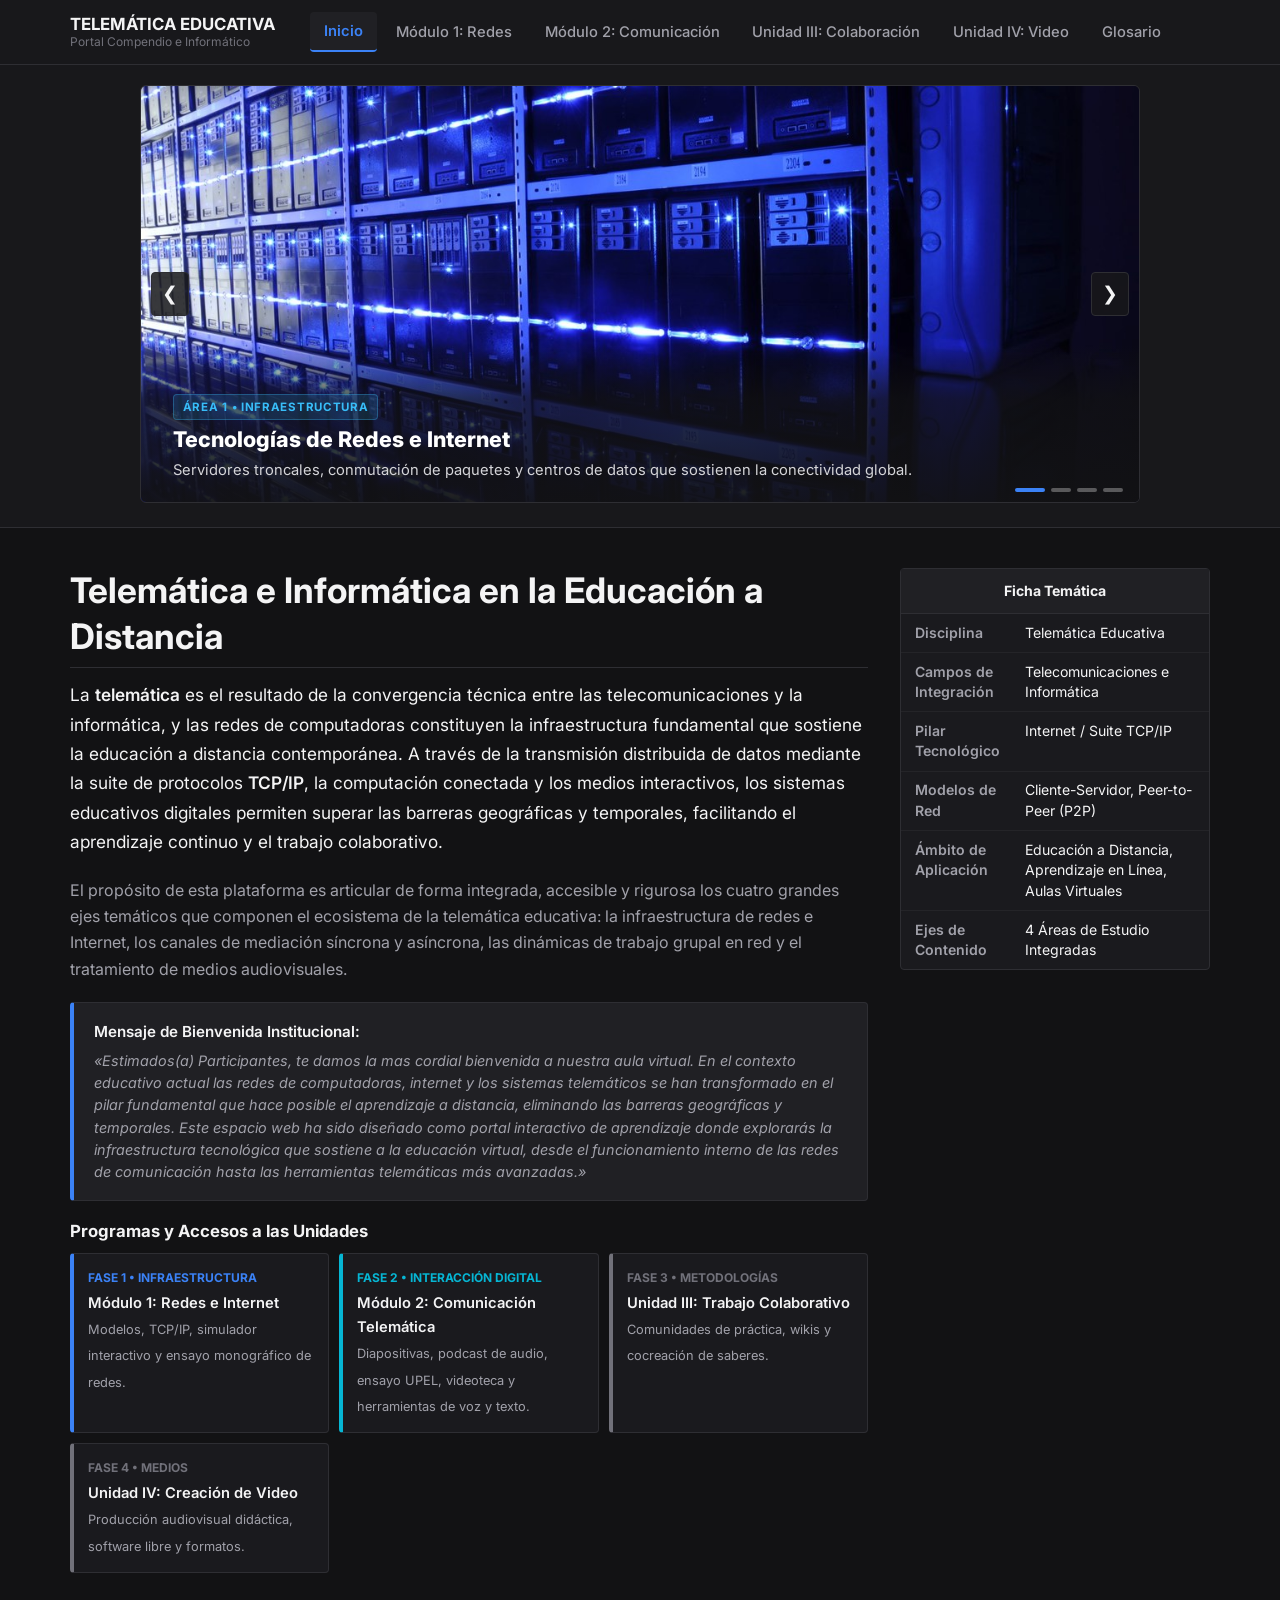
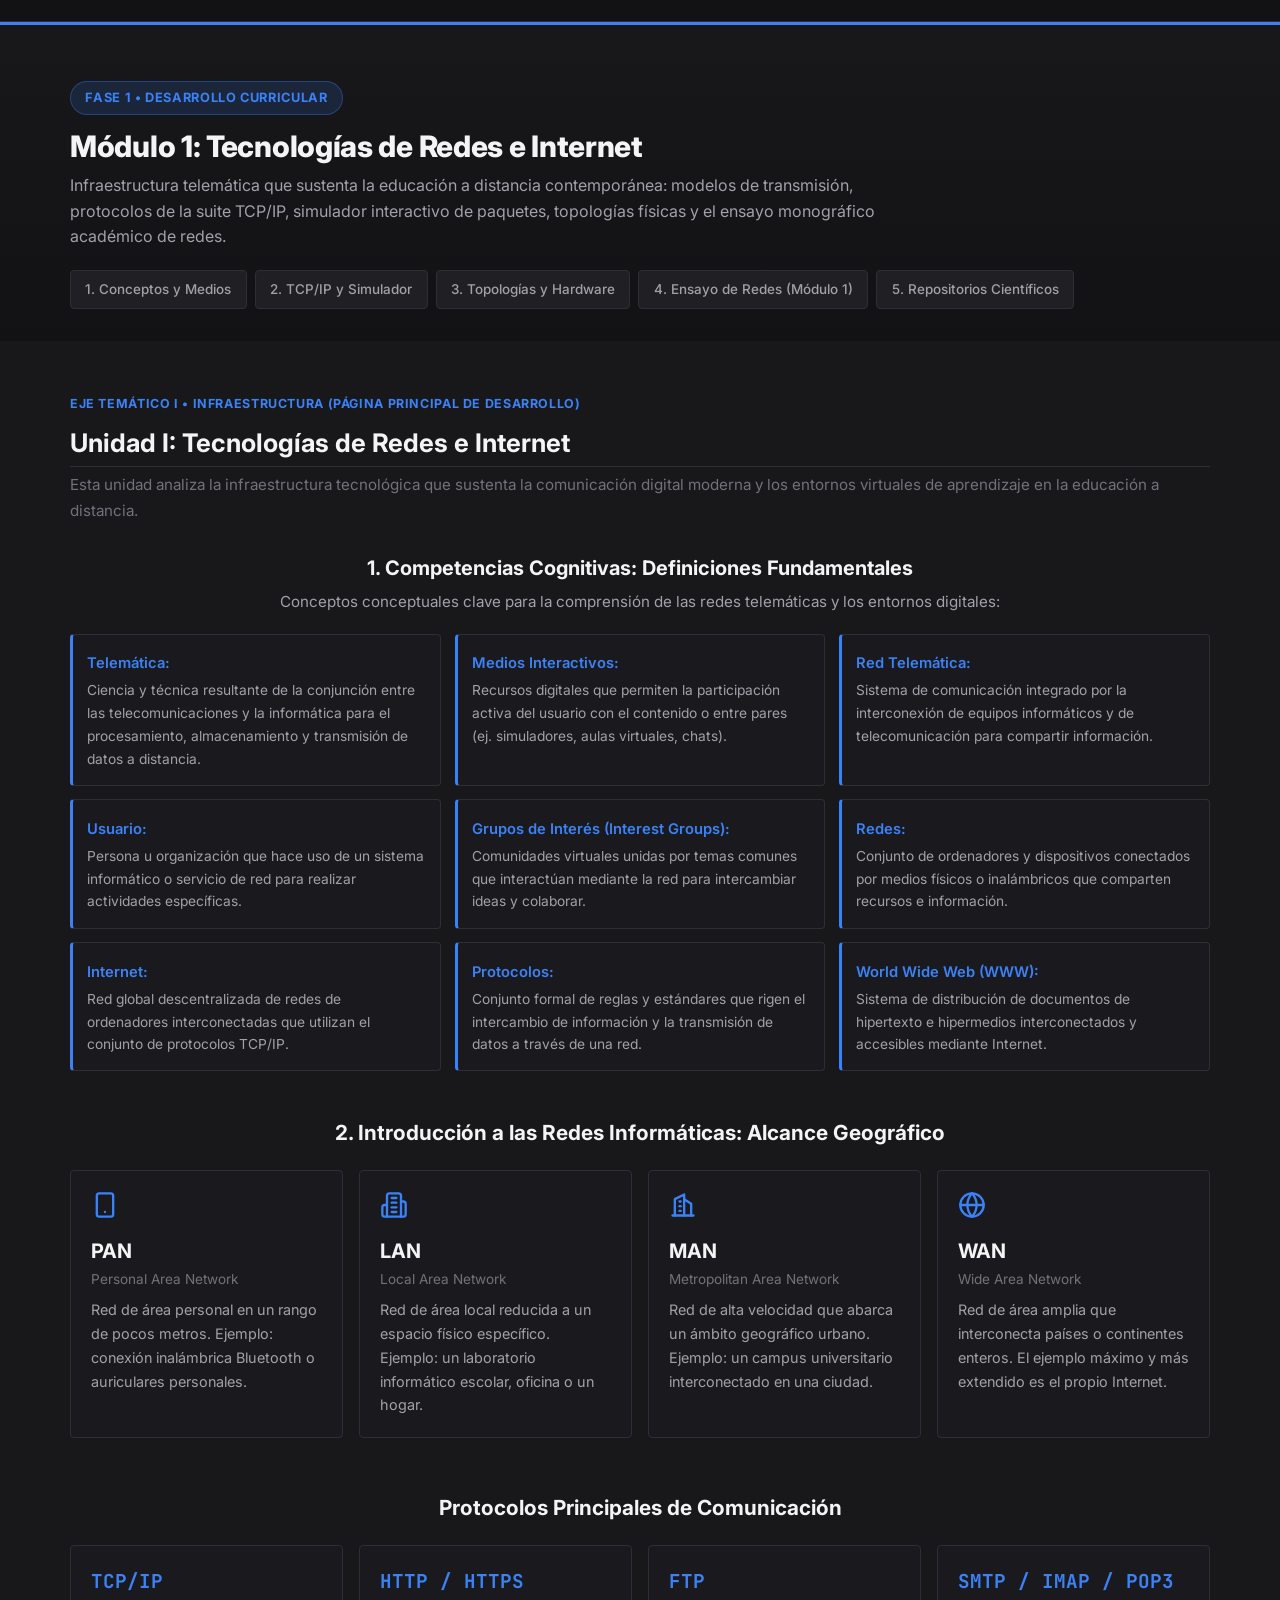
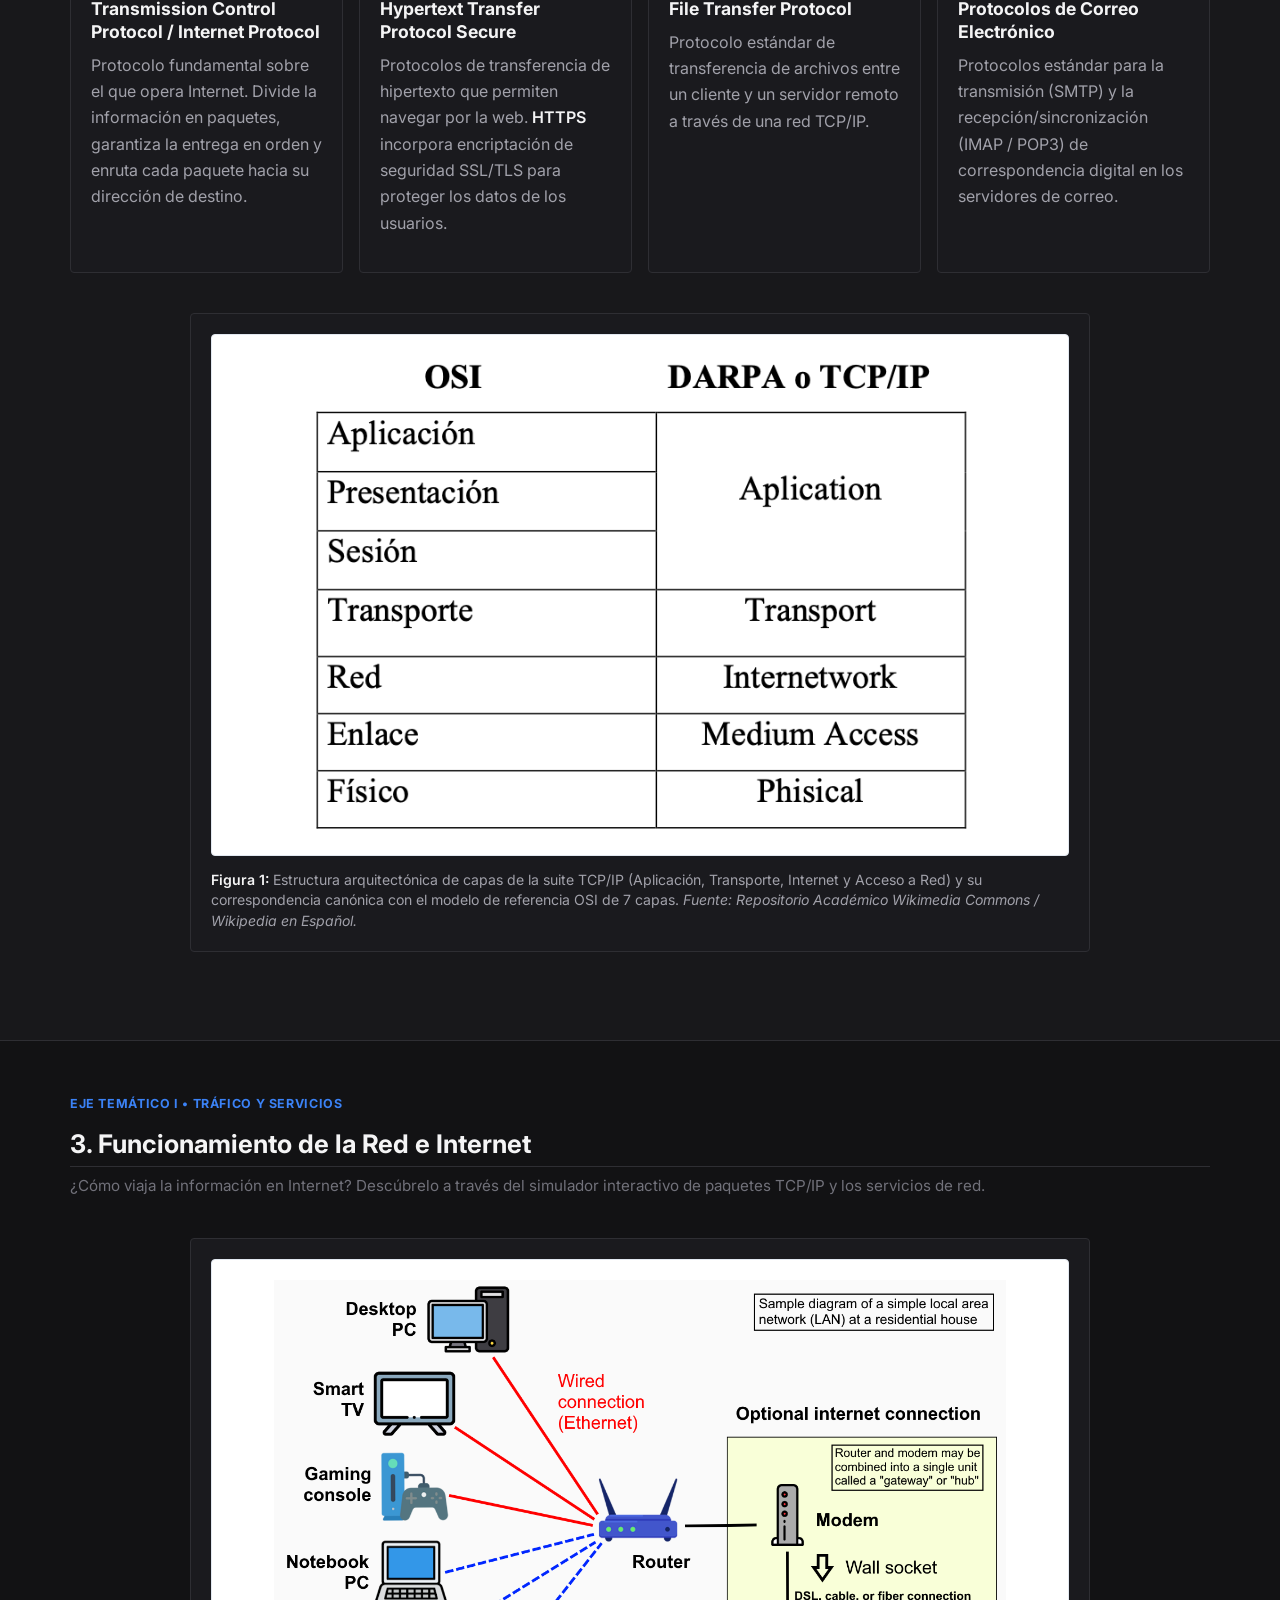
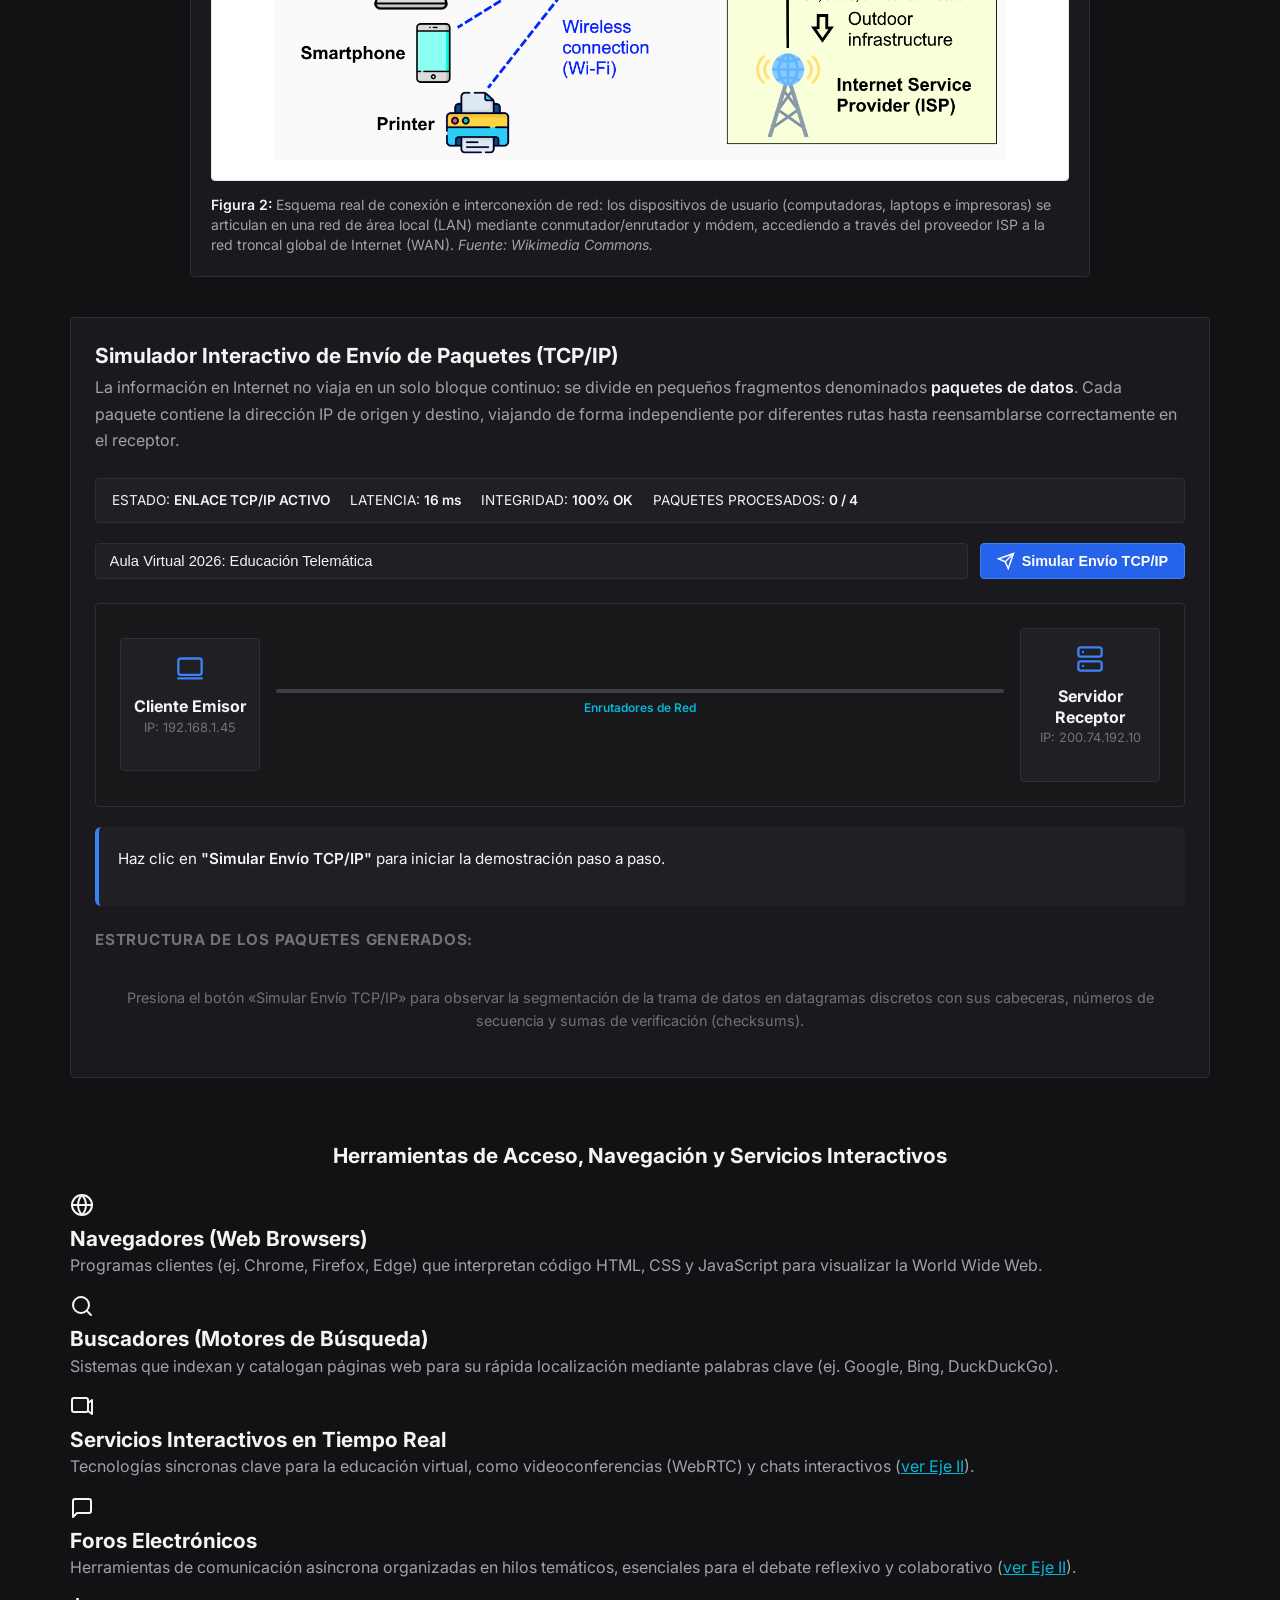
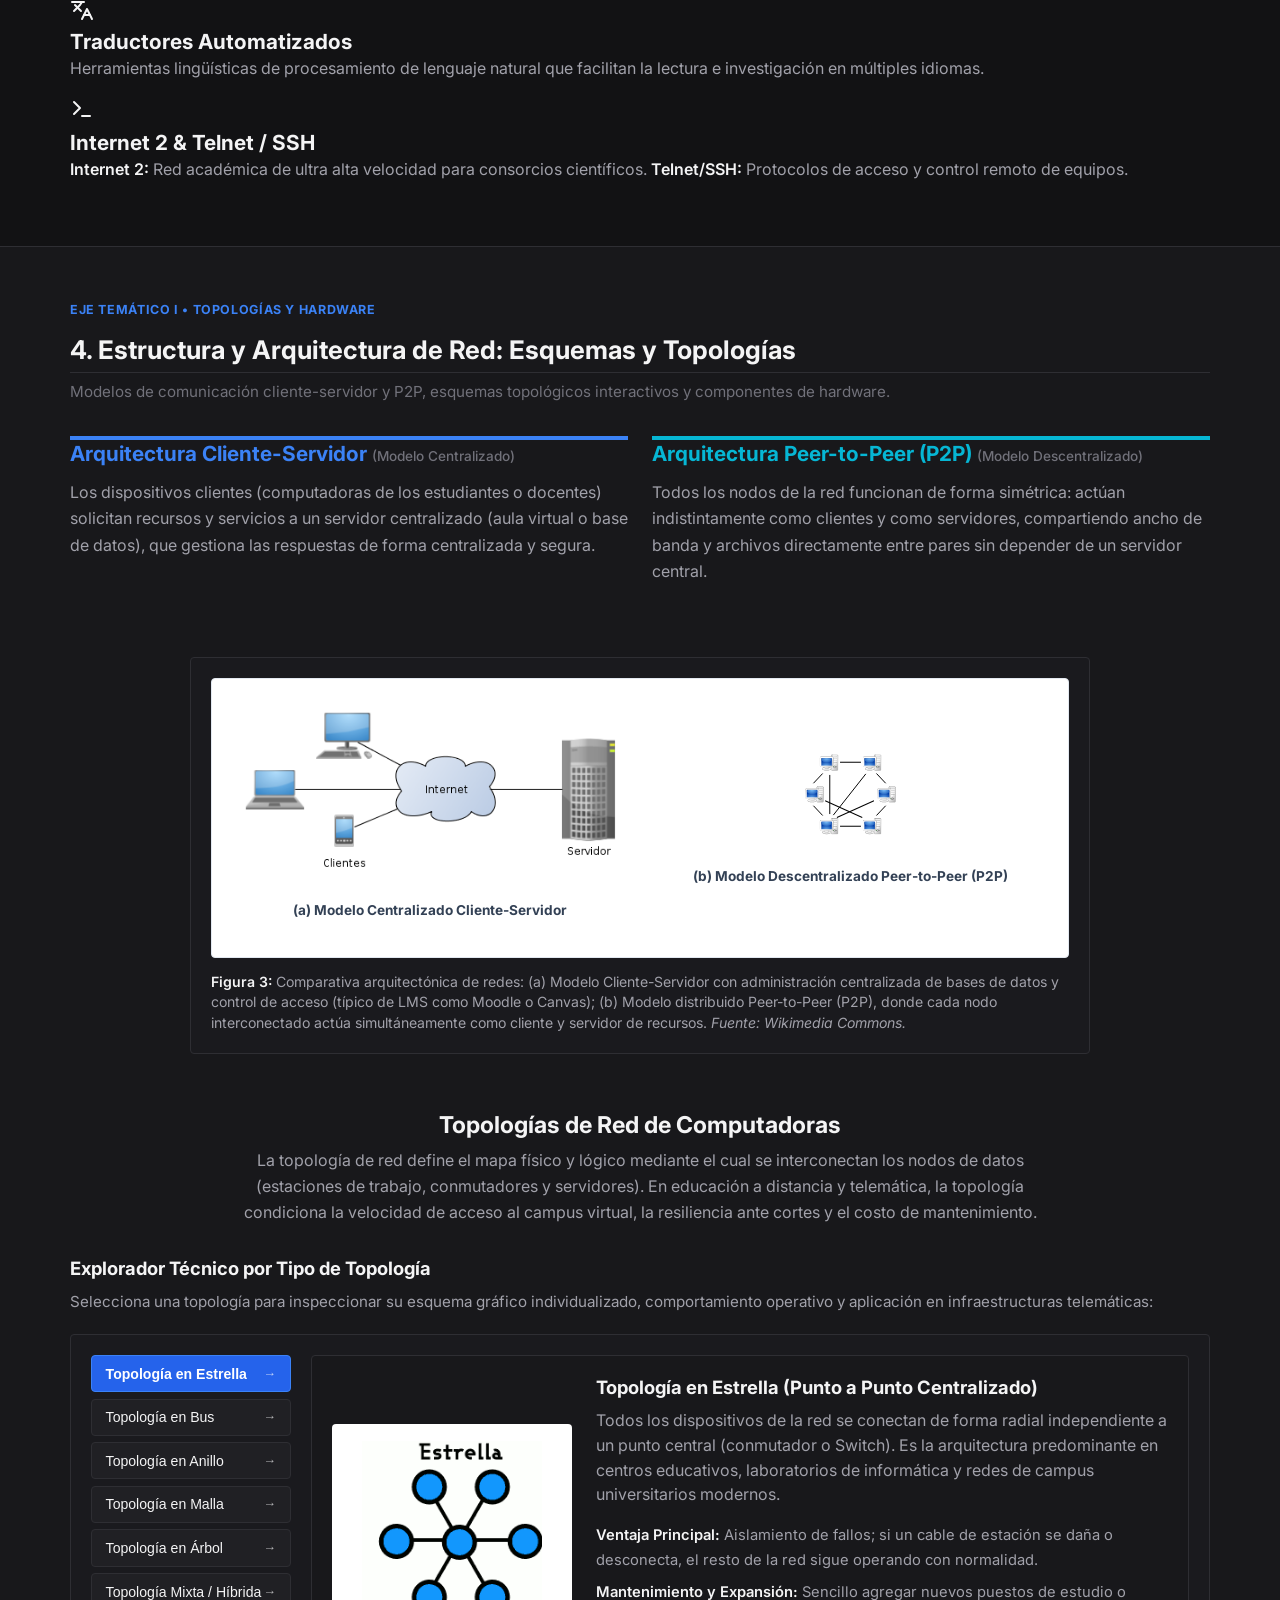
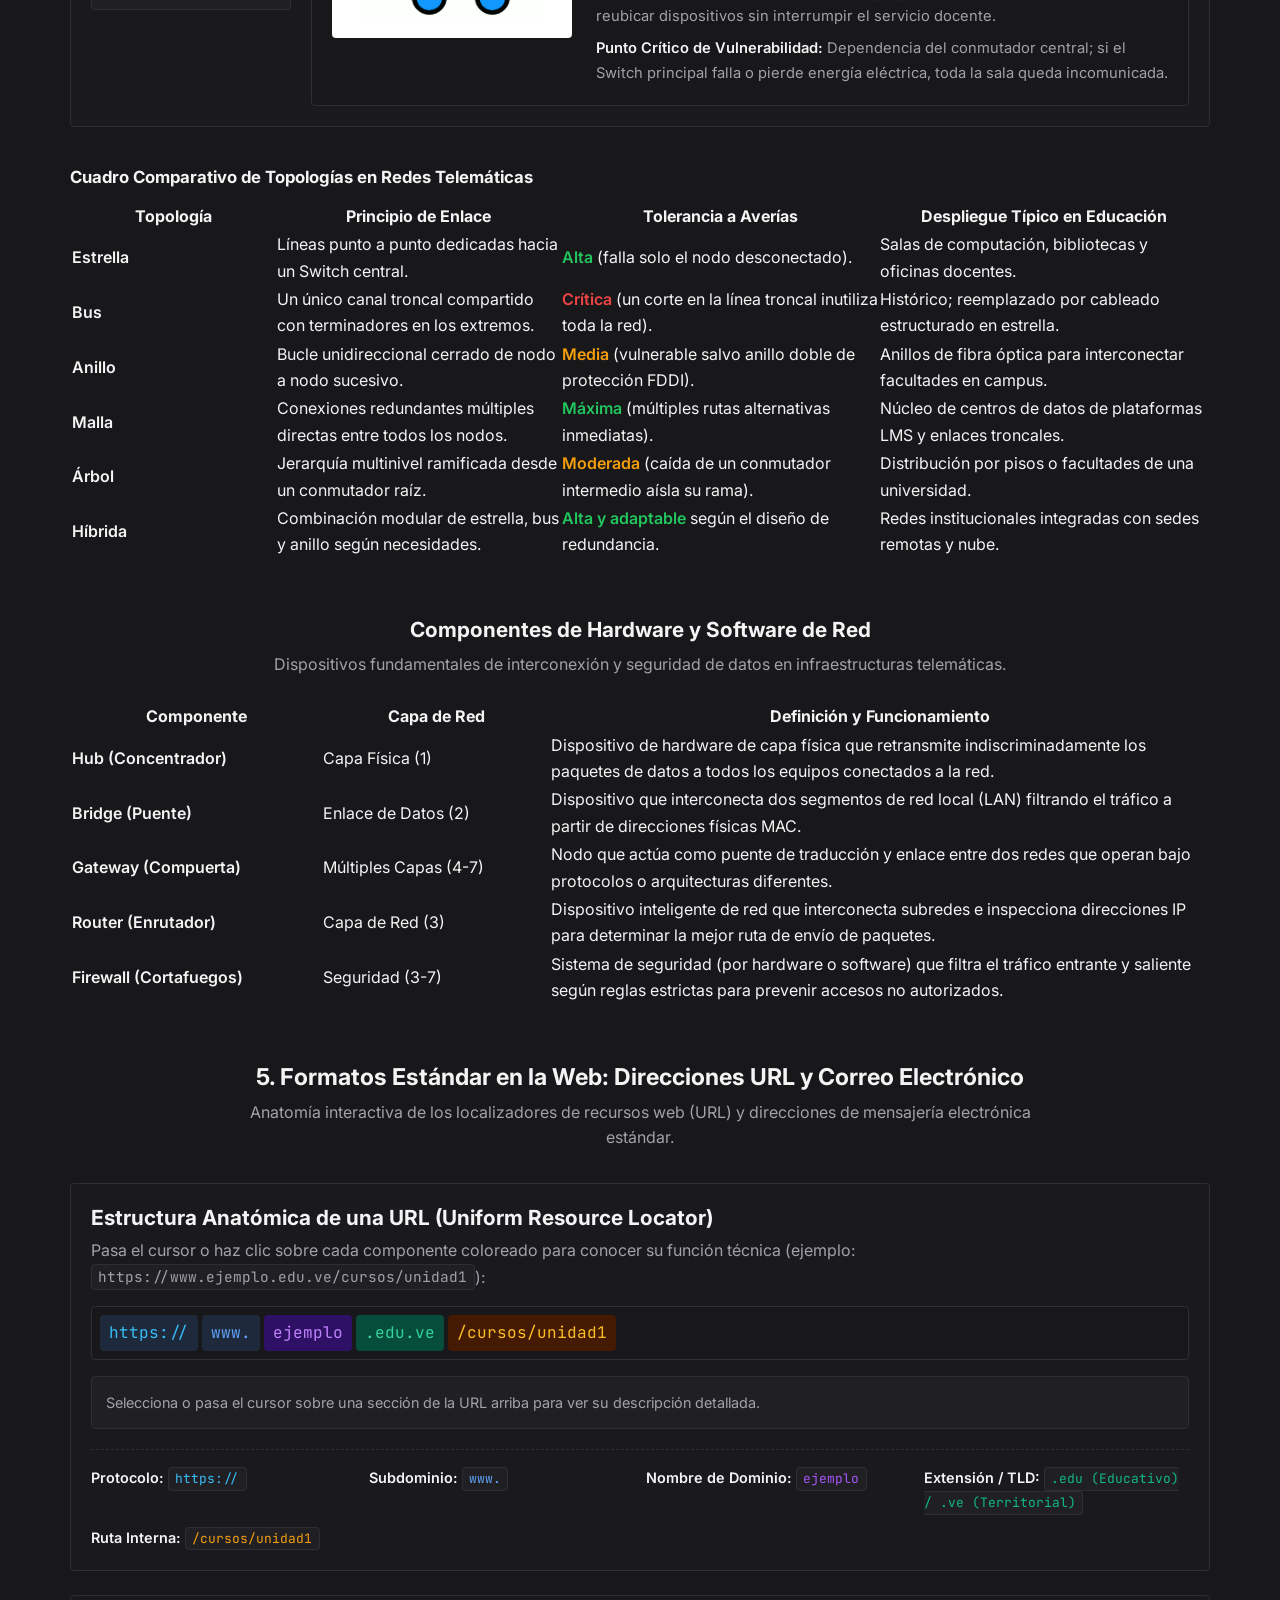
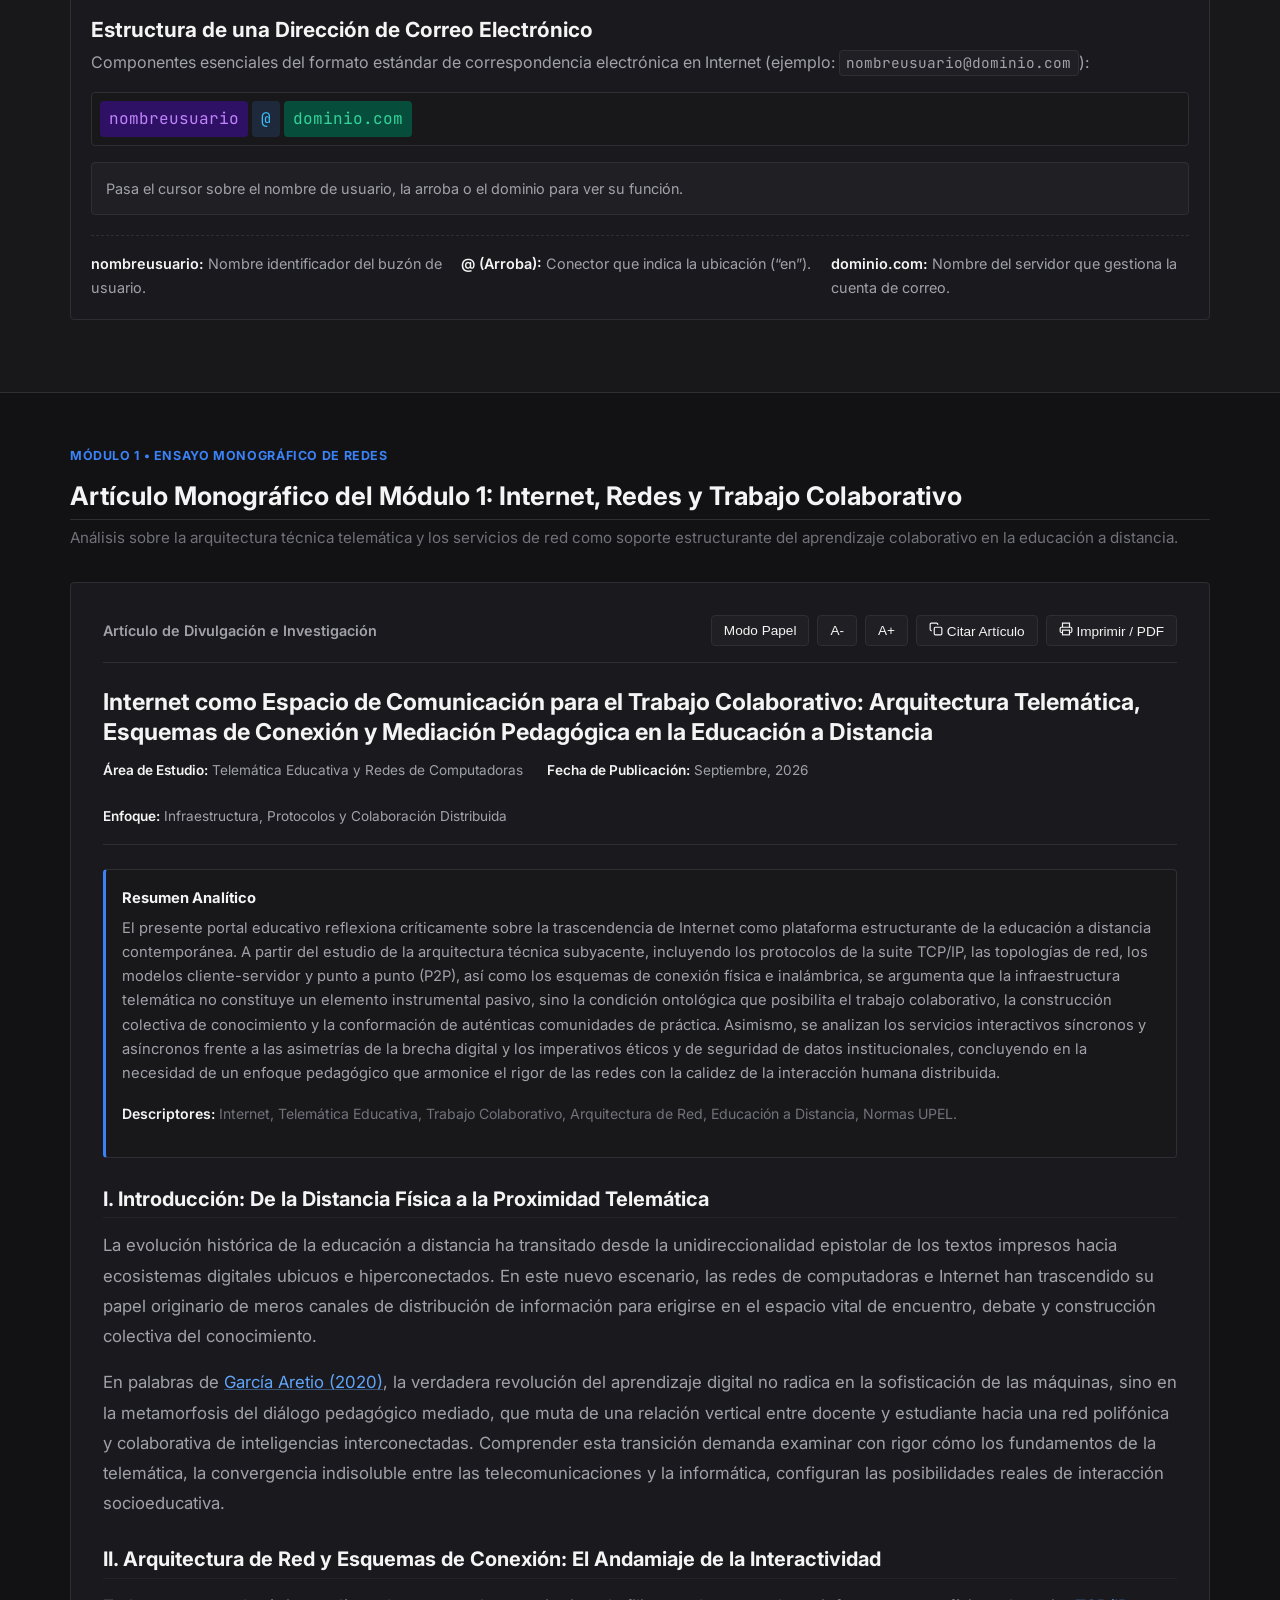
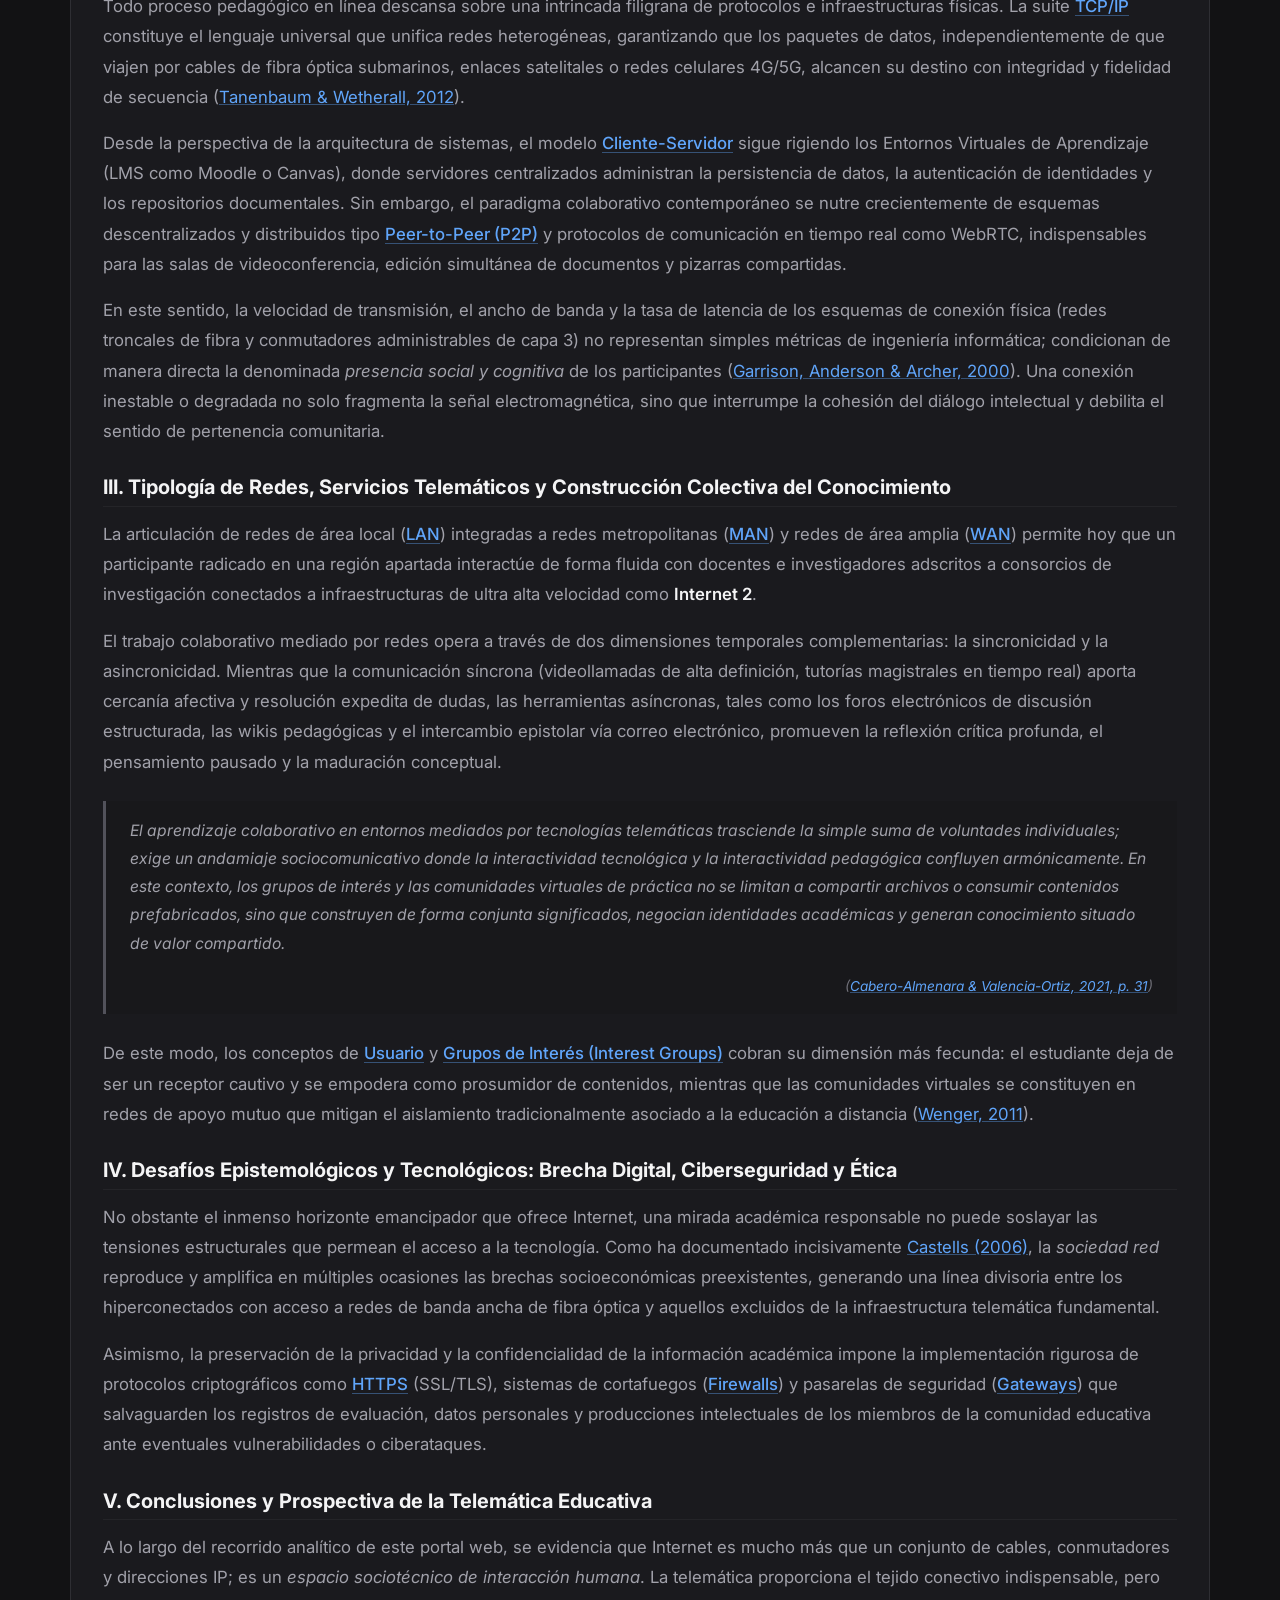
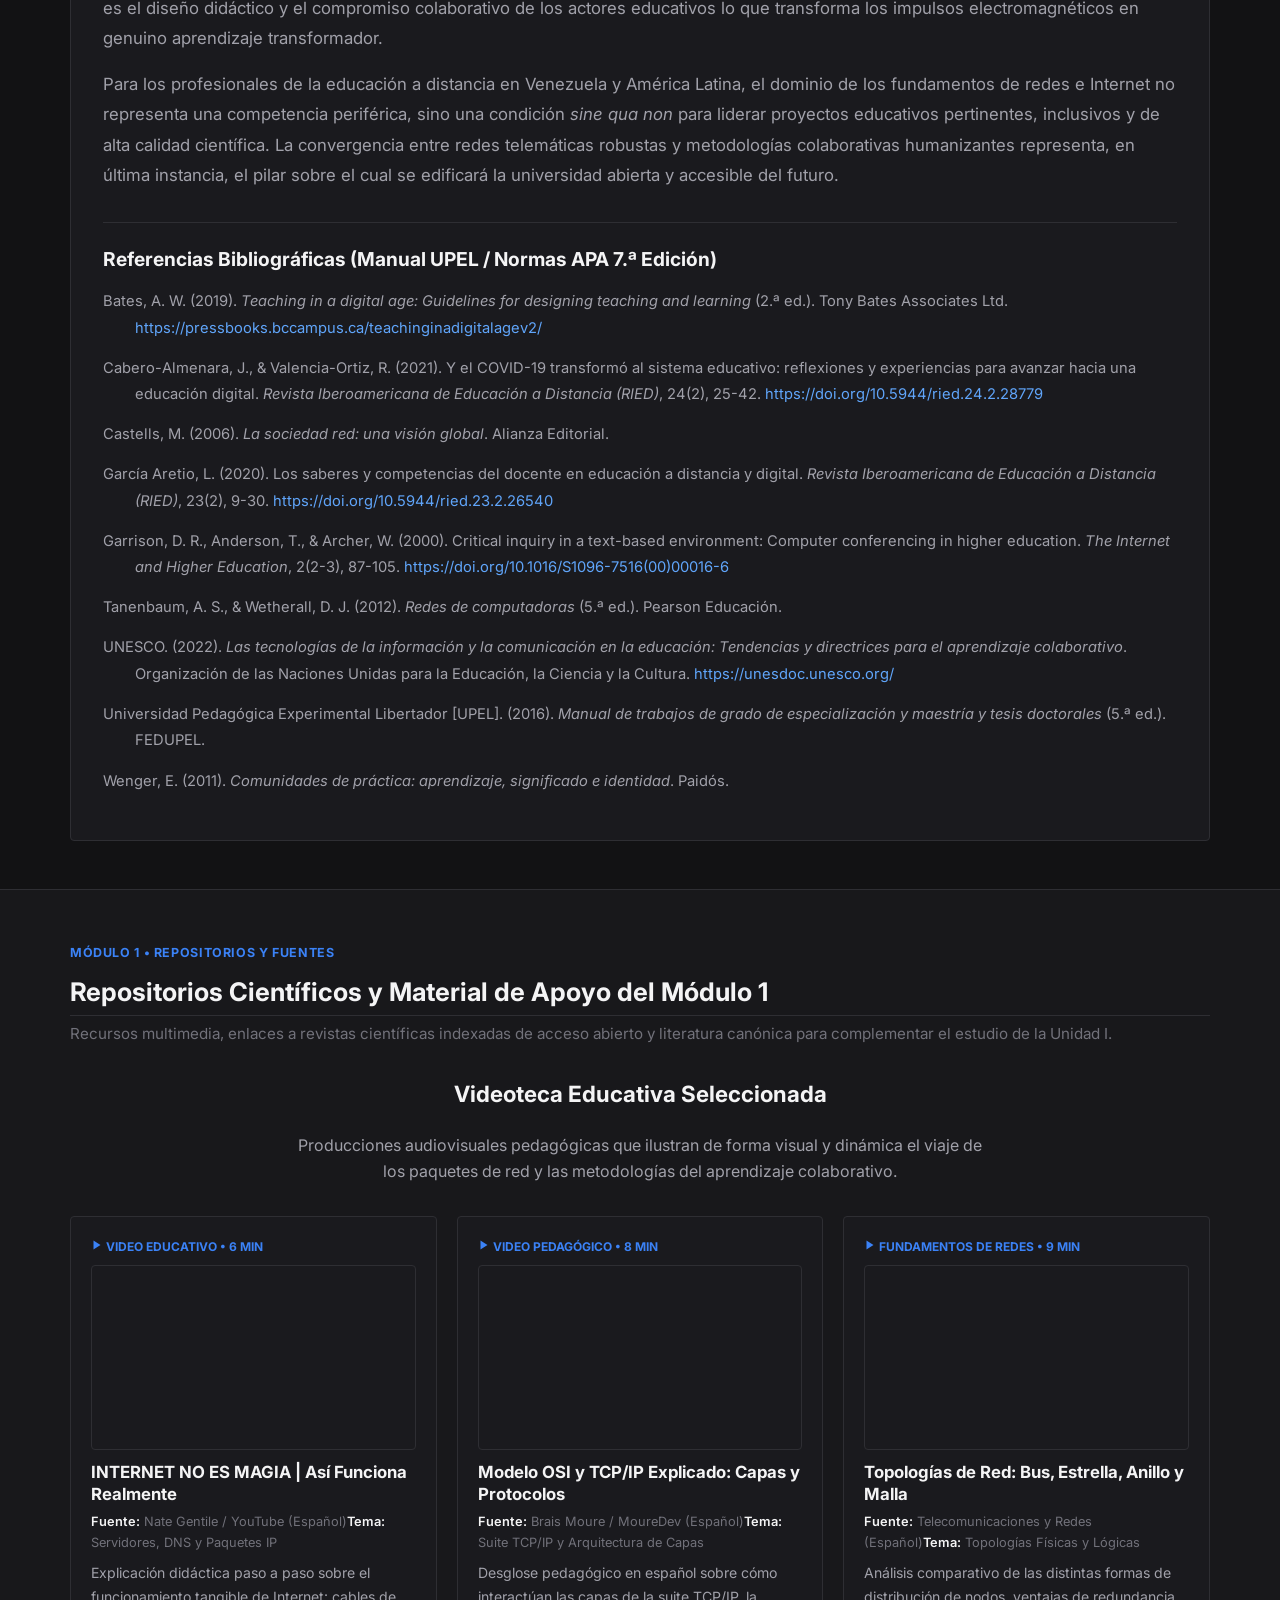
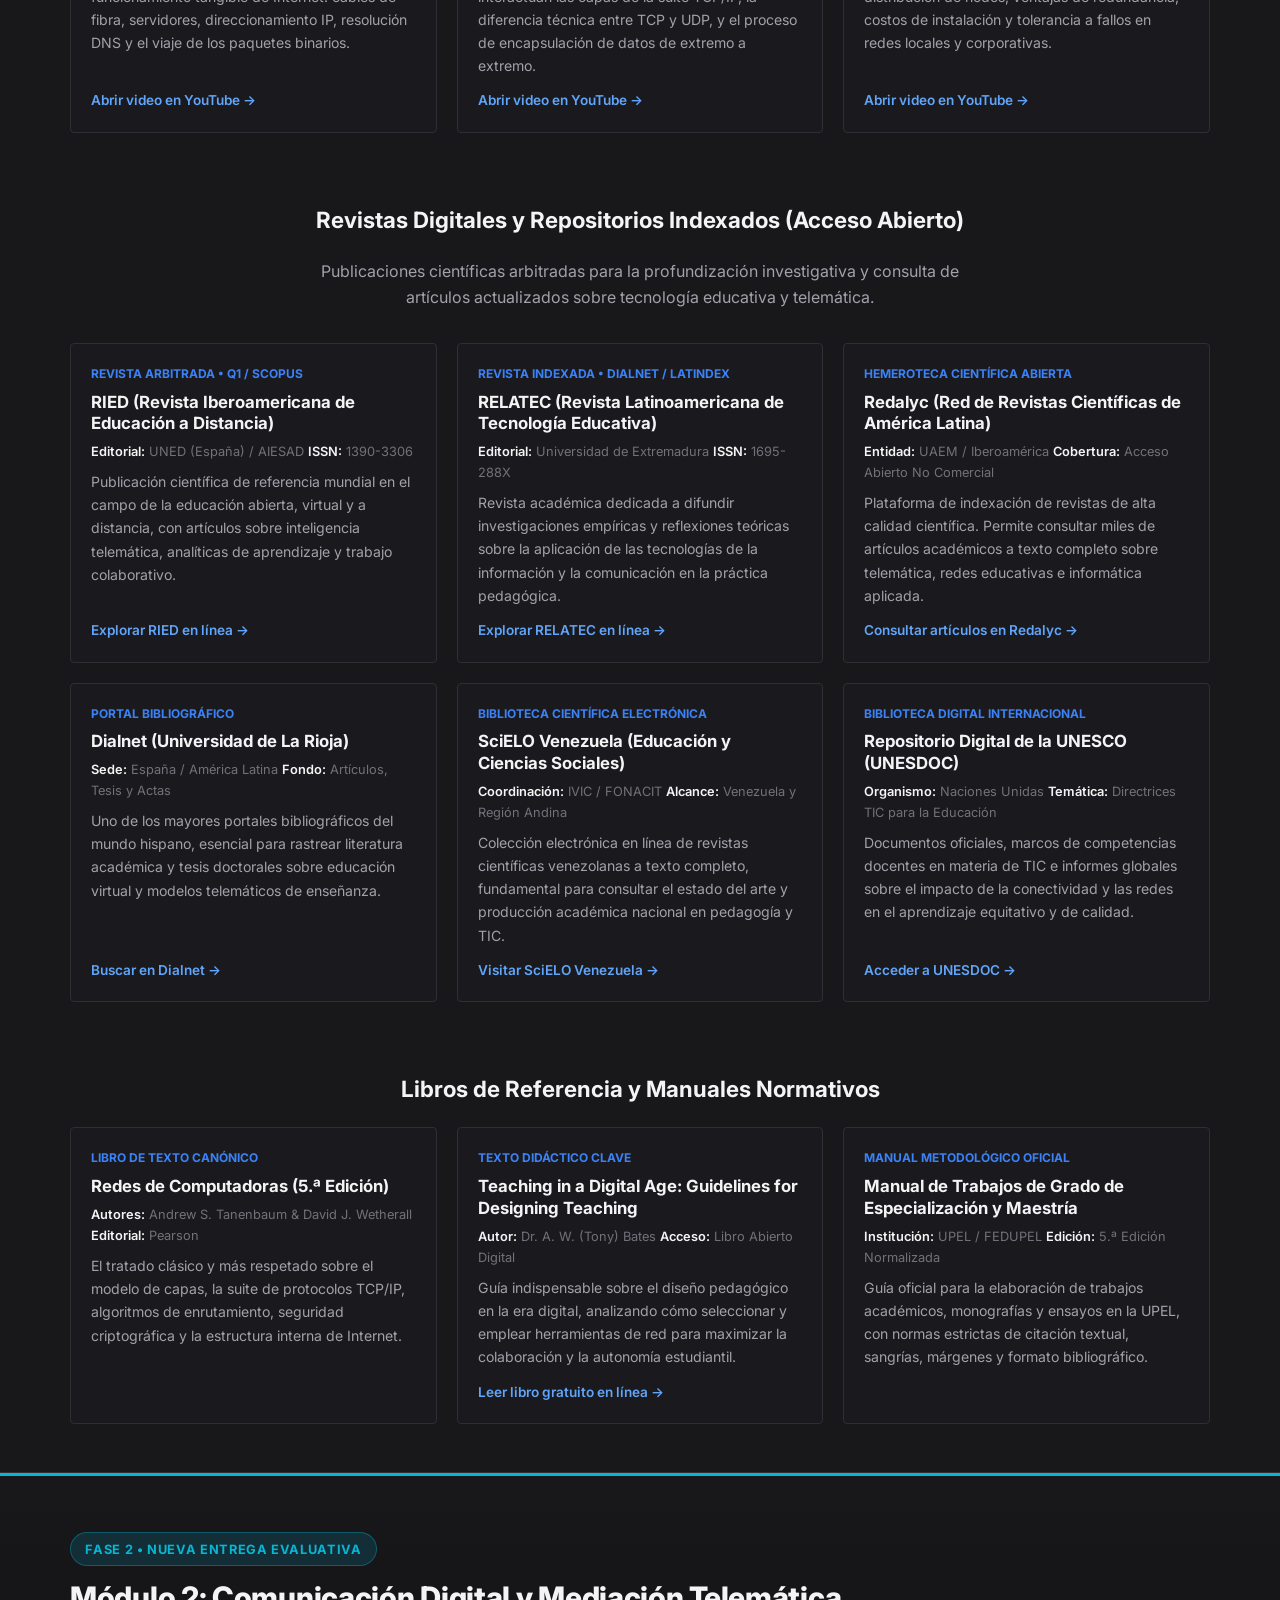
==== commit 11ca8746: "feat: optimizar jerarquia de informacion separando con claridad Modulo 1 y Modulo 2" ====
--- a/index.html
+++ b/index.html
@@ -27,12 +27,10 @@
 <nav aria-label="Navegación principal" class="main-nav" id="mainNav">
 <ul class="nav-links">
 <li><a class="nav-link active" href="#inicio">Inicio</a></li>
-<li><a class="nav-link" href="#redes">Redes e Internet</a></li>
-<li><a class="nav-link" href="#comunicacion">Comunicación</a></li>
-<li><a class="nav-link" href="#colaboracion">Trabajo Colaborativo</a></li>
-<li><a class="nav-link" href="#video">Edición de Video</a></li>
-<li><a class="nav-link" href="#monografia">Monografía</a></li>
-<li><a class="nav-link" href="#videoteca">Videoteca</a></li>
+<li><a class="nav-link" href="#modulo1">Módulo 1: Redes</a></li>
+<li><a class="nav-link" href="#modulo2">Módulo 2: Comunicación</a></li>
+<li><a class="nav-link" href="#colaboracion">Unidad III: Colaboración</a></li>
+<li><a class="nav-link" href="#video">Unidad IV: Video</a></li>
 <li><a class="nav-link" href="#glosario">Glosario</a></li>
 </ul>
 </nav>
@@ -115,20 +113,24 @@
 <div style="margin-top: 1.25rem;">
   <h2 style="font-size: 1.05rem; color: var(--text-primary); margin-bottom: 0.65rem;">Programas y Accesos a las Unidades</h2>
   <div style="display: grid; grid-template-columns: repeat(auto-fit, minmax(200px, 1fr)); gap: 0.65rem;">
-    <a href="#redes" class="wiki-card" style="padding: 0.75rem; text-decoration: none; border-left: 3px solid var(--primary); display: block; border-radius: var(--radius-sm);">
-      <strong style="color: var(--text-primary); font-size: 0.88rem; display: block;">Unidad I: Redes e Internet</strong>
-      <span style="font-size: 0.8rem; color: var(--text-secondary);">Infraestructura, modelos, topologías y protocolos TCP/IP.</span>
+    <a href="#modulo1" class="wiki-card" style="padding: 0.85rem; text-decoration: none; border-left: 4px solid var(--primary); display: block; border-radius: var(--radius-sm);">
+      <div style="font-size: 0.75rem; font-weight: 700; color: var(--primary); text-transform: uppercase; margin-bottom: 0.2rem;">Fase 1 • Infraestructura</div>
+      <strong style="color: var(--text-primary); font-size: 0.92rem; display: block;">Módulo 1: Redes e Internet</strong>
+      <span style="font-size: 0.8rem; color: var(--text-secondary);">Modelos, TCP/IP, simulador interactivo y ensayo monográfico de redes.</span>
     </a>
-    <a href="#comunicacion" class="wiki-card" style="padding: 0.75rem; text-decoration: none; border-left: 3px solid var(--primary); display: block; border-radius: var(--radius-sm);">
-      <strong style="color: var(--text-primary); font-size: 0.88rem; display: block;">Unidad II: Comunicación</strong>
-      <span style="font-size: 0.8rem; color: var(--text-secondary);">Diapositivas, audio pedagógico, ensayo UPEL y herramientas de voz y texto.</span>
+    <a href="#modulo2" class="wiki-card" style="padding: 0.85rem; text-decoration: none; border-left: 4px solid var(--accent); display: block; border-radius: var(--radius-sm);">
+      <div style="font-size: 0.75rem; font-weight: 700; color: var(--accent); text-transform: uppercase; margin-bottom: 0.2rem;">Fase 2 • Interacción Digital</div>
+      <strong style="color: var(--text-primary); font-size: 0.92rem; display: block;">Módulo 2: Comunicación Telemática</strong>
+      <span style="font-size: 0.8rem; color: var(--text-secondary);">Diapositivas, podcast de audio, ensayo UPEL, videoteca y herramientas de voz y texto.</span>
     </a>
-    <a href="#colaboracion" class="wiki-card" style="padding: 0.75rem; text-decoration: none; border-left: 3px solid var(--primary); display: block; border-radius: var(--radius-sm);">
-      <strong style="color: var(--text-primary); font-size: 0.88rem; display: block;">Unidad III: Trabajo Colaborativo</strong>
+    <a href="#colaboracion" class="wiki-card" style="padding: 0.85rem; text-decoration: none; border-left: 4px solid var(--text-muted); display: block; border-radius: var(--radius-sm);">
+      <div style="font-size: 0.75rem; font-weight: 700; color: var(--text-muted); text-transform: uppercase; margin-bottom: 0.2rem;">Fase 3 • Metodologías</div>
+      <strong style="color: var(--text-primary); font-size: 0.92rem; display: block;">Unidad III: Trabajo Colaborativo</strong>
       <span style="font-size: 0.8rem; color: var(--text-secondary);">Comunidades de práctica, wikis y cocreación de saberes.</span>
     </a>
-    <a href="#video" class="wiki-card" style="padding: 0.75rem; text-decoration: none; border-left: 3px solid var(--primary); display: block; border-radius: var(--radius-sm);">
-      <strong style="color: var(--text-primary); font-size: 0.88rem; display: block;">Unidad IV: Creación de Video</strong>
+    <a href="#video" class="wiki-card" style="padding: 0.85rem; text-decoration: none; border-left: 4px solid var(--text-muted); display: block; border-radius: var(--radius-sm);">
+      <div style="font-size: 0.75rem; font-weight: 700; color: var(--text-muted); text-transform: uppercase; margin-bottom: 0.2rem;">Fase 4 • Medios</div>
+      <strong style="color: var(--text-primary); font-size: 0.92rem; display: block;">Unidad IV: Creación de Video</strong>
       <span style="font-size: 0.8rem; color: var(--text-secondary);">Producción audiovisual didáctica, software libre y formatos.</span>
     </a>
   </div>
@@ -165,6 +167,23 @@
 </div>
 </div>
 </section>
+
+<div class="module-divider-banner module-1" id="modulo1">
+<div class="container">
+<div class="module-divider-badge module-1-badge">Fase 1 • Desarrollo Curricular</div>
+<h2 class="module-divider-title">Módulo 1: Tecnologías de Redes e Internet</h2>
+<p class="module-divider-desc">
+Infraestructura telemática que sustenta la educación a distancia contemporánea: modelos de transmisión, protocolos de la suite TCP/IP, simulador interactivo de paquetes, topologías físicas y el ensayo monográfico académico de redes.
+</p>
+<div class="module-nav-pills">
+<a href="#redes" class="module-nav-pill">1. Conceptos y Medios</a>
+<a href="#funcionamiento" class="module-nav-pill">2. TCP/IP y Simulador</a>
+<a href="#arquitectura" class="module-nav-pill">3. Topologías y Hardware</a>
+<a href="#monografia" class="module-nav-pill">4. Ensayo de Redes (Módulo 1)</a>
+<a href="#videoteca" class="module-nav-pill">5. Repositorios Científicos</a>
+</div>
+</div>
+</div>
 
 <section class="section" id="redes" style="background-color: var(--bg-secondary);">
 <div class="container">
@@ -332,6 +351,7 @@
 </figcaption></figure>
 </div>
 </section>
+
 <section class="section" id="funcionamiento">
 <div class="container">
 <div class="section-header">
@@ -513,6 +533,7 @@
 </div>
 </div>
 </section>
+
 <section class="section" id="arquitectura" style="background-color: var(--bg-secondary);">
 <div class="container">
 <div class="section-header">
@@ -786,599 +807,11 @@
         </div>
       </section>
 
-<section class="section" id="comunicacion" style="background-color: var(--bg-secondary);">
-<div class="container">
-
-<div class="section-header">
-<div class="thematic-row-badge" style="display: inline-block; margin-bottom: 0.75rem;">Unidad II • Mediación Telemática e Interpersonal</div>
-<h2 class="section-title">Comunicación Digital y Tecnologías de Interacción Interpersonal</h2>
-<p class="section-subtitle">
-Fundamentos teóricos, modelos sincrónicos y asincrónicos, herramientas de voz y texto, y bases pedagógicas del aprendizaje mezclado en la educación a distancia.
-</p>
-</div>
-
-<nav class="unit-quick-tabs" aria-label="Formatos de la Unidad II">
-<a href="#unidad2-presentacion" class="unit-quick-tab">📺 Diapositivas Interactivas</a>
-<a href="#unidad2-audio" class="unit-quick-tab">🎧 Audio Pedagógico</a>
-<a href="#unidad2-ensayo" class="unit-quick-tab">📄 Ensayo Académico UPEL</a>
-<a href="#unidad2-videoteca" class="unit-quick-tab">🎬 Videoteca YouTube</a>
-<a href="#unidad2-matriz" class="unit-quick-tab">📊 Matriz y Circuito</a>
-</nav>
-
-<div class="slide-deck-container" id="slideDeckUnidad2">
-<div class="slide-deck-header" id="unidad2-presentacion">
-<div class="slide-deck-title-wrap">
-<span class="slide-deck-badge">Recurso de Presentación • Unidad II</span>
-<strong style="color: var(--text-primary); font-size: 0.95rem;">Presentación Interactiva: Diapositivas Conceptuales</strong>
-</div>
-<span class="slide-deck-counter">Diapositiva 1 de 6</span>
-</div>
-
-<div class="slide-deck-slides">
-
-<div class="slide-deck-slide active">
-<h3 class="slide-title">1. Fundamentos de la Comunicación Digital</h3>
-<p class="slide-lead">
-La comunicación digital en la educación a distancia constituye una transformación sustantiva del diálogo pedagógico mediado. Trasciende los modelos epistolares o de radiodifusión unidireccional para consolidar ecosistemas interactivos, multidireccionales e hipertextuales sustentados en redes telemáticas.
-</p>
-<div class="wiki-cards-grid" style="grid-template-columns: repeat(auto-fit, minmax(220px, 1fr)); gap: 1rem;">
-<div class="wiki-card" style="padding: 1rem; border-left: 3px solid var(--primary);">
-<strong style="color: var(--primary); display: block; margin-bottom: 0.35rem;">Interactividad Plena</strong>
-<span style="font-size: 0.85rem; color: var(--text-secondary);">El participante deja de ser un consumidor pasivo para intervenir, responder y construir saberes de forma activa.</span>
-</div>
-<div class="wiki-card" style="padding: 1rem; border-left: 3px solid var(--accent);">
-<strong style="color: var(--accent); display: block; margin-bottom: 0.35rem;">Ubicuidad Espacial y Temporal</strong>
-<span style="font-size: 0.85rem; color: var(--text-secondary);">Acceso permanente e itinerante a las fuentes de información y a los canales de diálogo académico desde cualquier nodo.</span>
-</div>
-<div class="wiki-card" style="padding: 1rem; border-left: 3px solid var(--success);">
-<strong style="color: var(--success); display: block; margin-bottom: 0.35rem;">Ecosistemas Integrados</strong>
-<span style="font-size: 0.85rem; color: var(--text-secondary);">Convergencia en aulas virtuales donde conviven la gestión del aprendizaje, la evaluación y el intercambio social.</span>
-</div>
-</div>
-</div>
-
-<div class="slide-deck-slide">
-<h3 class="slide-title">2. El Circuito Telemático y los Actores del Proceso</h3>
-<p class="slide-lead">
-La interacción interpersonal a través de Internet reconfigura los componentes clásicos del proceso comunicativo bajo condiciones tecnológicas específicas de transmisión de datos.
-</p>
-<div style="display: grid; grid-template-columns: repeat(auto-fit, minmax(240px, 1fr)); gap: 0.85rem;">
-<div class="wiki-card" style="padding: 0.85rem;">
-<strong style="color: var(--text-primary); font-size: 0.9rem;">1. Emisor y Receptor:</strong>
-<p style="font-size: 0.82rem; color: var(--text-secondary); margin: 0.25rem 0 0 0;">Roles dinámicos y reversibles entre docente tutor y estudiantes en un esquema horizontal.</p>
-</div>
-<div class="wiki-card" style="padding: 0.85rem;">
-<strong style="color: var(--text-primary); font-size: 0.9rem;">2. Mensaje Formativo:</strong>
-<p style="font-size: 0.82rem; color: var(--text-secondary); margin: 0.25rem 0 0 0;">Contenidos curriculares, consignas, debates y orientaciones evaluativas estructuradas.</p>
-</div>
-<div class="wiki-card" style="padding: 0.85rem;">
-<strong style="color: var(--text-primary); font-size: 0.9rem;">3. Canal Telemático:</strong>
-<p style="font-size: 0.82rem; color: var(--text-secondary); margin: 0.25rem 0 0 0;">Infraestructura de red física e inalámbrica condicionada por ancho de banda y latencia.</p>
-</div>
-<div class="wiki-card" style="padding: 0.85rem;">
-<strong style="color: var(--text-primary); font-size: 0.9rem;">4. Código y Protocolo:</strong>
-<p style="font-size: 0.82rem; color: var(--text-secondary); margin: 0.25rem 0 0 0;">Lenguaje académico compartido y protocolos de red estándar (TCP/IP, WebRTC, SMTP).</p>
-</div>
-<div class="wiki-card" style="padding: 0.85rem;">
-<strong style="color: var(--text-primary); font-size: 0.9rem;">5. Contexto Educativo:</strong>
-<p style="font-size: 0.82rem; color: var(--text-secondary); margin: 0.25rem 0 0 0;">Entorno virtual institucional, objetivos formativos, pautas de interacción y tiempos de estudio.</p>
-</div>
-<div class="wiki-card" style="padding: 0.85rem;">
-<strong style="color: var(--text-primary); font-size: 0.9rem;">6. Retroalimentación (Feedback):</strong>
-<p style="font-size: 0.82rem; color: var(--text-secondary); margin: 0.25rem 0 0 0;">Respuesta continua que valida la comprensión y guía el andamiaje del aprendizaje.</p>
-</div>
-</div>
-<div class="info-notice-box" style="margin-top: 1rem; margin-bottom: 0;">
-<strong style="color: var(--text-primary); font-size: 0.88rem;">Actores Identificados:</strong>
-<span style="font-size: 0.84rem; color: var(--text-secondary); display: block; margin-top: 0.2rem;">Docente tutor (mediador pedagógico y orientador cognitivo), estudiantes (aprendices autónomos y prosumidores) y comunidad de práctica (red de apoyo horizontal entre pares).</span>
-</div>
-</div>
-
-<div class="slide-deck-slide">
-<h3 class="slide-title">3. Sincronía y Asincronía en Internet</h3>
-<p class="slide-lead">
-La temporalidad de la comunicación define dos modalidades que deben articularse armónicamente en el diseño didáctico para atender diferentes necesidades de aprendizaje.
-</p>
-<div class="wiki-cards-grid" style="grid-template-columns: repeat(auto-fit, minmax(280px, 1fr)); gap: 1.25rem;">
-<div class="wiki-card" style="border-top: 3px solid var(--primary); padding: 1.25rem;">
-<h4 style="color: var(--primary); margin-bottom: 0.5rem; font-size: 1.05rem;">Comunicación Sincrónica</h4>
-<p style="font-size: 0.85rem; color: var(--text-secondary); line-height: 1.55; margin-bottom: 0.75rem;">
-Interacción en tiempo real donde los participantes coinciden temporalmente mediante videoconferencias o salas de chat.
-</p>
-<ul style="font-size: 0.83rem; color: var(--text-secondary); padding-left: 1.1rem; line-height: 1.5;">
-<li><strong>Ventajas:</strong> Aclaración inmediata de dudas, dinamismo y fuerte sentido de presencia social.</li>
-<li><strong>Requisitos técnicos:</strong> Conexión continua con baja latencia (menor a 150 milisegundos) y ancho de banda suficiente.</li>
-<li><strong>Limitaciones:</strong> Exige coincidencia de horarios y es vulnerable a interrupciones por fallas de señal.</li>
-</ul>
-</div>
-<div class="wiki-card" style="border-top: 3px solid var(--accent); padding: 1.25rem;">
-<h4 style="color: var(--accent); margin-bottom: 0.5rem; font-size: 1.05rem;">Comunicación Asincrónica</h4>
-<p style="font-size: 0.85rem; color: var(--text-secondary); line-height: 1.55; margin-bottom: 0.75rem;">
-Intercambio diferido en el tiempo mediante foros de discusión estructurada, correos electrónicos y wikis académicas.
-</p>
-<ul style="font-size: 0.83rem; color: var(--text-secondary); padding-left: 1.1rem; line-height: 1.5;">
-<li><strong>Ventajas:</strong> Flexibilidad horaria, autorregulación del ritmo y maduración conceptual reflexiva.</li>
-<li><strong>Requisitos técnicos:</strong> Tolerante a desconexiones momentáneas y muy bajo consumo de datos móviles.</li>
-<li><strong>Limitaciones:</strong> Demoras en las respuestas y riesgo de aislamiento si el tutor no dinamiza los espacios.</li>
-</ul>
-</div>
-</div>
-</div>
-
-<div class="slide-deck-slide">
-<h3 class="slide-title">4. Herramientas de Voz y Texto: Ventajas y Desventajas</h3>
-<p class="slide-lead">
-El Capítulo III de las lecturas básicas destaca que la selección de herramientas telemáticas de voz y texto debe responder a criterios pedagógicos y no a modas tecnológicas.
-</p>
-<div style="display: grid; grid-template-columns: repeat(auto-fit, minmax(260px, 1fr)); gap: 1rem;">
-<div class="wiki-card" style="padding: 1.1rem;">
-<div style="font-size: 0.8rem; font-weight: 700; color: var(--primary); text-transform: uppercase;">Canales de Texto (Foros y Mensajería)</div>
-<h4 style="color: var(--text-primary); font-size: 0.95rem; margin: 0.35rem 0 0.5rem 0;">Foros Temáticos y Chats Académicos</h4>
-<p style="font-size: 0.83rem; color: var(--text-secondary); line-height: 1.5; margin-bottom: 0.5rem;">
-<strong>Utilidad:</strong> Debates organizados por hilos temáticos, consultas puntuales y registro documental de aportes.
-</p>
-<p style="font-size: 0.83rem; color: var(--text-secondary); line-height: 1.5; margin-bottom: 0.5rem;">
-<strong>Ventajas:</strong> Trazabilidad del aprendizaje, revisión pausada y compatibilidad con conexiones lentas.
-</p>
-<p style="font-size: 0.83rem; color: var(--text-muted); line-height: 1.5; margin: 0;">
-<strong>Desventajas:</strong> Ausencia de lenguaje no verbal y posible ambigüedad interpretativa en textos breves.
-</p>
-</div>
-<div class="wiki-card" style="padding: 1.1rem;">
-<div style="font-size: 0.8rem; font-weight: 700; color: var(--accent); text-transform: uppercase;">Canales de Voz y Video (WebRTC)</div>
-<h4 style="color: var(--text-primary); font-size: 0.95rem; margin: 0.35rem 0 0.5rem 0;">Videoconferencias y Notas de Voz</h4>
-<p style="font-size: 0.83rem; color: var(--text-secondary); line-height: 1.5; margin-bottom: 0.5rem;">
-<strong>Utilidad:</strong> Clases magistrales interactivas, tutorías de retroalimentación personalizadas y defensas orales.
-</p>
-<p style="font-size: 0.83rem; color: var(--text-secondary); line-height: 1.5; margin-bottom: 0.5rem;">
-<strong>Ventajas:</strong> Transmisión de matices afectivos en la voz, espontaneidad y fortalecimiento de la comunidad.
-</p>
-<p style="font-size: 0.83rem; color: var(--text-muted); line-height: 1.5; margin: 0;">
-<strong>Desventajas:</strong> Alta demanda de conectividad, posibles problemas de saturación y fatiga visual de pantalla.
-</p>
-</div>
-</div>
-</div>
-
-<div class="slide-deck-slide">
-<h3 class="slide-title">5. Comunicación en el Aprendizaje Mezclado (Blended Learning)</h3>
-<p class="slide-lead">
-El modelo de aprendizaje mezclado integra armónicamente las sesiones presenciales y los entornos telemáticos para optimizar el tiempo pedagógico.
-</p>
-<div class="wiki-cards-grid" style="grid-template-columns: repeat(auto-fit, minmax(220px, 1fr)); gap: 1rem;">
-<div class="wiki-card" style="padding: 1rem; border-left: 3px solid var(--primary);">
-<strong style="color: var(--text-primary); font-size: 0.9rem; display: block; margin-bottom: 0.3rem;">Aula Invertida (Flipped Classroom)</strong>
-<span style="font-size: 0.83rem; color: var(--text-secondary); line-height: 1.5; display: block;">El estudiante revisa contenidos conceptuales de forma asincrónica en línea, reservando los encuentros presenciales o síncronos para debates y aplicaciones prácticas.</span>
-</div>
-<div class="wiki-card" style="padding: 1rem; border-left: 3px solid var(--accent);">
-<strong style="color: var(--text-primary); font-size: 0.9rem; display: block; margin-bottom: 0.3rem;">Continuidad Pedagógica</strong>
-<span style="font-size: 0.83rem; color: var(--text-secondary); line-height: 1.5; display: block;">Las herramientas virtuales aseguran el acompañamiento tutorial permanente entre una sesión y otra, evitando la desconexión del estudiante.</span>
-</div>
-<div class="wiki-card" style="padding: 1rem; border-left: 3px solid var(--success);">
-<strong style="color: var(--text-primary); font-size: 0.9rem; display: block; margin-bottom: 0.3rem;">Flexibilidad Metodológica</strong>
-<span style="font-size: 0.83rem; color: var(--text-secondary); line-height: 1.5; display: block;">Permite balancear actividades según su grado de complejidad: foros para reflexión teórica y talleres presenciales para destrezas procedimentales.</span>
-</div>
-</div>
-</div>
-
-<div class="slide-deck-slide">
-<h3 class="slide-title">6. Bases Pedagógicas del E-Learning y Conclusiones</h3>
-<p class="slide-lead">
-La mediación tecnológica adquiere valor educativo únicamente cuando responde a sólidos fundamentos pedagógicos orientados a la construcción colaborativa del conocimiento.
-</p>
-<div style="display: grid; grid-template-columns: repeat(auto-fit, minmax(220px, 1fr)); gap: 1rem;">
-<div class="wiki-card" style="padding: 1rem;">
-<strong style="color: var(--primary); display: block; margin-bottom: 0.35rem;">Constructivismo Social</strong>
-<span style="font-size: 0.83rem; color: var(--text-secondary); line-height: 1.5; display: block;">El aprendizaje se consolida en la interacción social, el intercambio dialógico y la negociación de significados con el mediador y el grupo de pares.</span>
-</div>
-<div class="wiki-card" style="padding: 1rem;">
-<strong style="color: var(--accent); display: block; margin-bottom: 0.35rem;">Comunidad de Indagación</strong>
-<span style="font-size: 0.83rem; color: var(--text-secondary); line-height: 1.5; display: block;">Modelo de Garrison et al.: articulación indispensable de la presencia docente (diseño), presencia social (confianza) y presencia cognitiva (pensamiento crítico).</span>
-</div>
-<div class="wiki-card" style="padding: 1rem;">
-<strong style="color: var(--success); display: block; margin-bottom: 0.35rem;">Humanización Telemática</strong>
-<span style="font-size: 0.83rem; color: var(--text-secondary); line-height: 1.5; display: block;">La tecnología proporciona el canal, pero es la empatía docente, el diseño instruccional y la colaboración humana lo que garantiza un aprendizaje transformador.</span>
-</div>
-</div>
-</div>
-
-</div>
-
-<div class="slide-deck-footer">
-<div class="slide-indicators-wrap"></div>
-<div class="slide-nav-buttons">
-<button class="slide-nav-btn slide-nav-prev" disabled>❮ Anterior</button>
-<button class="slide-nav-btn slide-nav-next">Siguiente ❯</button>
-</div>
-</div>
-</div>
-
-<div class="podcast-player-card" id="unidad2-audio">
-<div class="podcast-header">
-<div class="podcast-avatar" aria-hidden="true">🎙️</div>
-<div class="podcast-meta">
-<div style="font-size: 0.8rem; font-weight: 700; color: var(--accent); text-transform: uppercase; letter-spacing: 0.05em; margin-bottom: 0.2rem;">
-Recurso de Audio • Unidad II
-</div>
-<h3>Podcast Educativo: La Comunicación Telemática en la Educación a Distancia</h3>
-<p>Episodio 2 • Duración: 01:44 min • Formato MP3 Stereo • Locución Pedagógica Guiada</p>
-</div>
-</div>
-
-<audio id="audioUnidad2" preload="metadata" src="assets/podcast-unidad2.mp3"></audio>
-
-<div class="podcast-controls-row">
-<button class="podcast-play-btn" id="podcastPlayBtn" aria-label="Reproducir audio">▶</button>
-<div class="podcast-progress-wrap">
-<input type="range" class="podcast-scrubber" id="podcastScrubber" min="0" max="100" value="0" aria-label="Control de tiempo del podcast">
-<span class="podcast-time" id="podcastTime">00:00 / 01:44</span>
-</div>
-<div class="podcast-speed-btns">
-<button class="podcast-speed-btn active" data-speed="1" aria-label="Velocidad normal">1x</button>
-<button class="podcast-speed-btn" data-speed="1.25" aria-label="Velocidad 1.25">1.25x</button>
-<button class="podcast-speed-btn" data-speed="1.5" aria-label="Velocidad 1.5">1.5x</button>
-</div>
-<a href="assets/podcast-unidad2.mp3" download="podcast-unidad2-comunicacion.mp3" class="btn" style="padding: 0.4rem 0.85rem; font-size: 0.82rem; background: var(--bg-tertiary); color: var(--text-primary); border: 1px solid var(--border-color); border-radius: var(--radius-sm); text-decoration: none; display: inline-flex; align-items: center; gap: 0.35rem;">
-<span>Descargar MP3</span> <span>↓</span>
-</a>
-</div>
-
-<details class="audio-transcript-box">
-<summary>▶ Ver Transcripción Completa del Audio Pedagógico (Accesibilidad Universal)</summary>
-<div class="audio-transcript-content">
-<p>
-<strong>Locución:</strong> «Bienvenidos al micro podcast educativo de la Unidad Dos sobre comunicación digital y mediación telemática en la educación a distancia. En este episodio analizamos los fundamentos de la interacción mediada por tecnologías digitales. El circuito de la comunicación interpersonal integra siete elementos esenciales: el emisor, el receptor, el mensaje formativo, el canal telemático que define el ancho de banda y la latencia, el código y protocolo digital, el contexto y la retroalimentación continua.
-</p>
-<p>
-Distinguimos dos modalidades temporales clave: la comunicación sincrónica, en tiempo real como videoconferencias y salas de chat, que promueve la presencia social y la aclaración inmediata de dudas; y la comunicación asincrónica, mediante foros y correo electrónico, que favorece la autorregulación del aprendizaje y la reflexión conceptual profunda.
-</p>
-<p>
-Las herramientas telemáticas que articulan texto y voz ofrecen ventajas como la ubicuidad, la cercanía afectiva y la trazabilidad de los procesos, aunque enfrentan desafíos como la brecha digital y la sobrecarga cognitiva. En conclusión, el aprendizaje mezclado o blended learning y las bases pedagógicas del e-learning exigen un diseño didáctico que coloque el diálogo mediado en el centro del proceso educativo.»
-</p>
-</div>
-</details>
-</div>
-
-<div class="essay-container" id="unidad2-ensayo" style="margin-bottom: 3.5rem;">
-<div class="essay-toolbar">
-<div class="essay-toolbar-title">Recurso de Ensayo Académico • Normas UPEL / APA 7.ª Edición</div>
-<div class="essay-toolbar-actions">
-<button class="essay-btn" onclick="window.print()" title="Imprimir o guardar como PDF">Imprimir / PDF</button>
-</div>
-</div>
-
-<div class="essay-header-block">
-<div class="upel-institution-header">
-UNIVERSIDAD PEDAGÓGICA EXPERIMENTAL LIBERTADOR<br>
-INSTITUTO PEDAGÓGICO DE BARQUISIMETO «LUÍS BELTRÁN PRIETO FIGUEROA»<br>
-SUBDIRECCIÓN DE INVESTIGACIÓN Y POSTGRADO<br>
-PROGRAMA DE MAESTRÍA EN EDUCACIÓN<br>
-CÁTEDRA: TELEMÁTICA E INFORMÁTICA EN LA EDUCACIÓN A DISTANCIA
-</div>
-<h2 class="essay-main-title" style="font-size: 1.35rem; margin-top: 1.25rem;">
-La Mediación Telemática en la Educación a Distancia: Análisis de la Comunicación Digital, Herramientas de Voz y Texto, y Fundamentos Pedagógicos del Aprendizaje Mezclado
-</h2>
-<div class="upel-author-tag">
-<strong>Autor:</strong> Anthony &nbsp;|&nbsp; <strong>Docente Tutor:</strong> Dra. Yulis Rangel &nbsp;|&nbsp; <strong>Fecha:</strong> Octubre de 2026<br>
-Barquisimeto, Estado Lara, Venezuela
-</div>
-</div>
-
-<div class="essay-abstract-box">
-<span class="essay-abstract-title">Resumen Analítico</span>
-<p>
-El presente ensayo examina de manera crítica y sistemática la comunicación digital como eje estructurante de la educación a distancia contemporánea. A partir del estudio de las características tecnológicas de la comunicación interpersonal que ofrece Internet, se analizan los elementos del circuito comunicativo telemático, sus usos didácticos y la identificación de los actores fundamentales del proceso educativo. Asimismo, se evalúa la utilidad y las ventajas de herramientas representativas de texto y voz (foros estructurados, mensajería instantánea y videoconferencias interactivas), contrastándolas con sus posibles desventajas técnicas y cognitivas, tales como la brecha digital y la saturación informativa. El análisis articula de forma rigurosa las lecturas básicas del programa sobre herramientas de comunicación sincrónica, la integración telemática en el aprendizaje mezclado (blended learning) y las bases pedagógicas del e-learning fundamentadas en el constructivismo social y la teoría de la presencia cognitiva, concluyendo en la imperiosa necesidad de supeditar la técnica al diseño pedagógico para garantizar experiencias formativas equitativas, motivadoras y transformadoras.
-</p>
-<p style="font-size: 0.88rem; color: var(--text-muted); margin-top: 0.6rem;">
-<strong>Descriptores:</strong> Comunicación Digital, Comunicación Sincrónica y Asincrónica, Herramientas Telemáticas, Aprendizaje Mezclado, Bases Pedagógicas del E-Learning, Normas UPEL.
-</p>
-</div>
-
-<div class="essay-content-body">
-
-<h3 class="essay-h3">I. Introducción: De la Distancia Física a la Mediación Digital Ubicua</h3>
-<p>
-La educación a distancia contemporánea ha superado definitivamente la concepción mecanicista que la reducía a la mera distribución remota de materiales instruccionales. Con la consolidación de Internet y la telemática educativa, los entornos virtuales se han transformado en escenarios de encuentro interpersonal continuo, donde la comunicación digital opera como el vehículo primordial para la construcción colectiva de saberes. En este contexto, la interacción mediada por ordenador no representa un simple sustituto de la presencialidad física, sino una modalidad pedagógica con lenguaje, tiempos y dinámicas propias que exigen una profunda revisión epistemológica y metodológica.
-</p>
-<p>
-Tal como señala García Aretio (2020), la esencia del aprendizaje digital reside en la calidad del diálogo didáctico mediado entre los docentes y los estudiantes, así como entre los propios participantes organizados en comunidades de aprendizaje. Por consiguiente, comprender la naturaleza tecnológica de los canales telemáticos, su carácter sincrónico o asincrónico y las potencialidades combinadas de los formatos de voz y texto resulta indispensable para orientar la práctica educativa universitaria hacia horizontes de mayor pertinencia e inclusión.
-</p>
-
-<h3 class="essay-h3">II. El Circuito Telemático y la Comunicación Interpersonal: Elementos, Usos y Actores</h3>
-<p>
-El proceso comunicativo interpersonal en los entornos virtuales se sustenta en un circuito telemático donde convergen elementos técnicos y pedagógicos en estrecha interdependencia. Todo intercambio formativo involucra siete componentes clave: el emisor y el receptor (cuyos roles alternan fluidamente en dinámicas dialógicas horizontales), el mensaje educativo estructurado didácticamente, el canal telemático constituido por la infraestructura de red física e inalámbrica, el código o protocolo digital compartido (sintaxis textual, normas de cortesía académica o netiqueta, y estándares de codificación multimedia), el contexto formativo del aula virtual y, de manera determinante, la retroalimentación continua que valida y reorienta el proceso de aprendizaje.
-</p>
-<p>
-En cuanto a los actores del proceso, la telemática educativa trasciende el esquema directivo tradicional. El docente tutor asume una función primordialmente mediadora, actuando como diseñador de ambientes de aprendizaje, facilitador del diálogo reflexivo y evaluador formativo. A su vez, los estudiantes dejan de ser receptores pasivos para convertirse en aprendices activos y prosumidores de contenidos, capaces de producir, debatir y compartir conocimientos en red. Finalmente, la comunidad de práctica conformada por los compañeros de curso actúa como un andamiaje colectivo de soporte socioafectivo y cognitivo, mitigando la sensación de aislamiento frecuentemente atribuida a la educación no presencial.
-</p>
-
-<div class="upel-block-quote">
-<p>
-El diálogo telemático interpersonal en la educación virtual no se limita a transmitir datos por un hilo conductor; constituye una arquitectura de mediación donde las herramientas sincrónicas aportan cercanía socioafectiva inmediata, mientras que los espacios asincrónicos garantizan el sosiego reflexivo y la maduración conceptual indispensables para el pensamiento crítico.
-</p>
-<div style="text-align: right; font-size: 0.85rem; color: var(--text-muted); margin-top: 0.35rem;">
-(Salinas, 2004, p. 12)
-</div>
-</div>
-
-<h3 class="essay-h3">III. Utilidad, Ventajas y Desventajas de las Herramientas de Texto y Voz (Herramientas Sincrónicas: Capítulo III)</h3>
-<p>
-Al examinar las herramientas telemáticas desde la perspectiva de su formato mediador, resalta la importancia de integrar armónicamente el texto y la voz según el objetivo de aprendizaje perseguido. Las herramientas basadas predominantemente en texto, como los foros electrónicos estructurados y las wikis pedagógicas, poseen la inestimable ventaja de otorgar permanencia y trazabilidad documental a las intervenciones, permitiendo al participante releer, corregir y contrastar argumentos antes de fijar su postura. Asimismo, presentan un consumo de datos sumamente reducido, lo cual favorece la equidad de acceso en regiones con limitaciones de infraestructura de telecomunicaciones.
-</p>
-<p>
-No obstante, la comunicación escrita aislada presenta desventajas notorias: la ausencia de modulación tonal y de lenguaje corporal puede inducir a malinterpretaciones semánticas, además de ralentizar la resolución de interrogantes operativas urgentes. Frente a ello, las herramientas que incorporan la voz y la imagen en tiempo real, tales como las videoconferencias interactivas mediante WebRTC (Zoom, Google Meet, BigBlueButton) y las notas de voz en canales de mensajería académica instantánea, aportan espontaneidad, calidez afectiva y una evidente sensación de presencia social.
-</p>
-<p>
-A pesar de tales virtudes, el empleo intensivo de herramientas sincrónicas de voz y video acarrea desventajas técnicas y didácticas de primer orden. Requieren un ancho de banda considerable y conexiones de muy baja latencia, excluyendo a estudiantes con enlaces inestables o planes de datos limitados. Asimismo, demandan rigidez horaria y pueden provocar la denominada fatiga de pantalla o sobrecarga cognitiva cuando las sesiones se extienden de manera improductiva, sustituyendo el trabajo autónomo del estudiante por una exposición pasiva prolongada.
-</p>
-
-<h3 class="essay-h3">IV. Las Herramientas de Comunicación en el Aprendizaje Mezclado (Blended Learning) y sus Bases Pedagógicas</h3>
-<p>
-La integración armónica de las herramientas de comunicación adquiere su máxima expresión en el modelo de aprendizaje mezclado o blended learning. Esta modalidad combina estratégicamente la riqueza del contacto presencial con la flexibilidad ubicua de los canales virtuales, derribando la falsa dicotomía entre presencialidad y distancia. Bajo esquemas pedagógicos como el aula invertida (flipped classroom), los estudiantes abordan de manera asincrónica las lecturas, videoclases y foros analíticos, reservando las sesiones sincrónicas o presenciales para el trabajo colaborativo en talleres, la resolución de dilemas y la aplicación situada del conocimiento.
-</p>
-<p>
-Las bases pedagógicas que sustentan este enfoque se nutren directamente del constructivismo social postulado por Vygotsky y del modelo de Comunidad de Indagación propuesto por Garrison, Anderson y Archer (2000). Dicho marco demuestra que el éxito del e-learning se alcanza cuando el diseño educativo articula con maestría tres dimensiones: la presencia docente (planificación instruccional y moderación), la presencia social (clima de empatía, pertenencia y respeto mutuo) y la presencia cognitiva (indagación crítica, síntesis y resolución de problemas). Ninguna herramienta tecnológica, por avanzada que sea, produce aprendizaje si no está encauzada por una intencionalidad pedagógica clara.
-</p>
-
-<div class="upel-block-quote">
-<p>
-El valor transformador de las herramientas telemáticas no reside en la novedad de sus interfaces, sino en su capacidad para articular comunidades virtuales de práctica donde el estudiante se empodera de su propio ritmo de aprendizaje, dialoga con sus pares y construye significados contextualmente pertinentes para su realidad social y profesional.
-</p>
-<div style="text-align: right; font-size: 0.85rem; color: var(--text-muted); margin-top: 0.35rem;">
-(Cabero-Almenara &amp; Valencia-Ortiz, 2021, p. 38)
-</div>
-</div>
-
-<h3 class="essay-h3">V. Conclusiones y Prospectiva de la Interacción Educativa</h3>
-<p>
-En conclusión, el análisis sistemático de la comunicación digital en la educación a distancia evidencia que la tecnología telemática es una condición facilitadora pero no suficiente para el éxito educativo. El equilibrio reflexivo entre canales sincrónicos y asincrónicos, sumado a la combinación prudente de formatos de voz y texto, permite atender la diversidad de estilos de aprendizaje y sortear las barreras de la brecha digital presentes en América Latina y Venezuela.
-</p>
-<p>
-El aprendizaje mezclado y el e-learning del porvenir exigen docentes universitarios con sólidas competencias telemáticas y pedagógicas, capaces de humanizar la tecnología a través del diálogo didáctico mediado, transformando los paquetes de bits y las pantallas electrónicas en auténticos puentes de emancipación intelectual y progreso social.
-</p>
-
-</div>
-
-<div class="upel-references-wrapper" id="referenciasUnidad2">
-<h3>Referencias Bibliográficas (Normas UPEL / APA 7.ª Edición)</h3>
-<div class="upel-ref-item">
-Bates, A. W. (2019). <em>Teaching in a digital age: Guidelines for designing teaching and learning</em> (2.ª ed.). Tony Bates Associates Ltd. <a href="https://pressbooks.bccampus.ca/teachinginadigitalagev2/" target="_blank" rel="noopener noreferrer">https://pressbooks.bccampus.ca/teachinginadigitalagev2/</a>
-</div>
-<div class="upel-ref-item">
-Cabero-Almenara, J., &amp; Valencia-Ortiz, R. (2021). Y el COVID-19 transformó al sistema educativo: reflexiones y experiencias para avanzar hacia una educación digital. <em>Revista Iberoamericana de Educación a Distancia (RIED)</em>, 24(2), 25-42. <a href="https://doi.org/10.5944/ried.24.2.28779" target="_blank" rel="noopener noreferrer">https://doi.org/10.5944/ried.24.2.28779</a>
-</div>
-<div class="upel-ref-item">
-García Aretio, L. (2020). Los componentes del diálogo didáctico mediado en entornos digitales. <em>Revista Iberoamericana de Educación a Distancia (RIED)</em>, 23(1), 9-30. <a href="https://doi.org/10.5944/ried.23.1.25895" target="_blank" rel="noopener noreferrer">https://doi.org/10.5944/ried.23.1.25895</a>
-</div>
-<div class="upel-ref-item">
-Garrison, D. R., Anderson, T., &amp; Archer, W. (2000). Critical inquiry in a text-based environment: Computer conferencing in higher education. <em>The Internet and Higher Education</em>, 2(2-3), 87-105. <a href="https://doi.org/10.1016/S1096-7516(00)00016-6" target="_blank" rel="noopener noreferrer">https://doi.org/10.1016/S1096-7516(00)00016-6</a>
-</div>
-<div class="upel-ref-item">
-Salinas, J. (2004). Innovación docente y uso de las TIC en la enseñanza universitaria. <em>Revista Universidad y Sociedad del Conocimiento (RUSC)</em>, 1(1), 1-16. <a href="https://dialnet.unirioja.es/servlet/articulo?codigo=1037290" target="_blank" rel="noopener noreferrer">https://dialnet.unirioja.es/servlet/articulo?codigo=1037290</a>
-</div>
-<div class="upel-ref-item">
-Wenger, E. (2011). <em>Comunidades de práctica: aprendizaje, significado e identidad</em>. Ediciones Paidós.
-</div>
-</div>
-</div>
-
-<div class="videoteca-section" id="unidad2-videoteca" style="margin-bottom: 3.5rem;">
-<div style="text-align: center; margin-bottom: 1.75rem;">
-<div class="thematic-row-badge" style="display: inline-block; margin-bottom: 0.5rem;">Recursos Complementarios de Aprendizaje</div>
-<h3 style="color: var(--text-primary); font-size: 1.35rem; margin-bottom: 0.5rem;">Videoteca Educativa y Fuentes Multimodales</h3>
-<p style="color: var(--text-secondary); font-size: 0.92rem; max-width: 720px; margin: 0 auto;">
-Selección rigurosa de materiales audiovisuales de libre acceso que explican el funcionamiento pedagógico de las herramientas sincrónicas, asincrónicas y el modelo de aprendizaje mezclado.
-</p>
-</div>
-
-<div class="yt-video-grid">
-
-<div class="yt-video-card">
-<div class="yt-iframe-wrap">
-<iframe src="https://www.youtube-nocookie.com/embed/XvhYa27cxdo" title="¿Qué es la comunicación sincrónica?" allow="accelerometer; autoplay; clipboard-write; encrypted-media; gyroscope; picture-in-picture" allowfullscreen loading="lazy"></iframe>
-</div>
-<div class="yt-video-body">
-<div class="yt-video-tag">Comunicación en Tiempo Real</div>
-<h4 class="yt-video-title">¿Qué es la comunicación sincrónica? Características y ejemplos</h4>
-<p class="yt-video-desc">Explicación didáctica sobre los elementos de la interacción simultánea, las herramientas de videoconferencia y el valor de la inmediatez en el diálogo formativo.</p>
-<div class="yt-video-footer">
-<span>Canal: Qué es</span>
-<span>YouTube Educativo</span>
-</div>
-</div>
-</div>
-
-<div class="yt-video-card">
-<div class="yt-iframe-wrap">
-<iframe src="https://www.youtube-nocookie.com/embed/71VVBsqpC2o" title="¿Qué es la comunicación asincrónica?" allow="accelerometer; autoplay; clipboard-write; encrypted-media; gyroscope; picture-in-picture" allowfullscreen loading="lazy"></iframe>
-</div>
-<div class="yt-video-body">
-<div class="yt-video-tag">Interacción Diferida</div>
-<h4 class="yt-video-title">¿Qué es la comunicación asincrónica? Concepto, objetivos y tipos</h4>
-<p class="yt-video-desc">Análisis detallado de los foros, correos y tableros compartidos, destacando la autonomía del ritmo de aprendizaje y el pensamiento reflexivo.</p>
-<div class="yt-video-footer">
-<span>Canal: Qué es</span>
-<span>YouTube Educativo</span>
-</div>
-</div>
-</div>
-
-<div class="yt-video-card">
-<div class="yt-iframe-wrap">
-<iframe src="https://www.youtube-nocookie.com/embed/vuP7R5BxB6w" title="Blended Learning y modelos híbridos" allow="accelerometer; autoplay; clipboard-write; encrypted-media; gyroscope; picture-in-picture" allowfullscreen loading="lazy"></iframe>
-</div>
-<div class="yt-video-body">
-<div class="yt-video-tag">Aprendizaje Mezclado</div>
-<h4 class="yt-video-title">¿Qué es el modelo híbrido o mixto? Blended Learning</h4>
-<p class="yt-video-desc">Fundamentos del modelo de aprendizaje mezclado, la combinación estratégica de presencialidad y virtualidad, y la aplicación práctica del aula invertida.</p>
-<div class="yt-video-footer">
-<span>Canal: Aprendemos de TODO</span>
-<span>YouTube Educativo</span>
-</div>
-</div>
-</div>
-
-</div>
-</div>
-
-<div id="unidad2-matriz" style="margin-bottom: 2rem;">
-<h3 style="text-align: center; margin-bottom: 1.5rem; color: var(--text-primary); font-size: 1.25rem;">
-Matriz Comparativa: Sincronicidad y Asincronicidad en la Educación Virtual
-</h3>
-<div class="wiki-table-container">
-<table class="wiki-table">
-<thead>
-<tr>
-<th style="width: 25%;">Criterio Técnico y Pedagógico</th>
-<th style="width: 37%;">Dimensión Síncrona (Videollamada, Chat)</th>
-<th>Dimensión Asíncrona (Foros, Correo, Wikis)</th>
-</tr>
-</thead>
-<tbody>
-<tr>
-<td><strong>Coincidencia Temporal</strong></td>
-<td>Simultánea (en tiempo real).</td>
-<td>Diferida (a ritmo individual del participante).</td>
-</tr>
-<tr>
-<td><strong>Demanda de Red (QoS)</strong></td>
-<td>Alta sensibilidad a latencia (menor a 150 milisegundos) y jitter; requiere ancho de banda constante.</td>
-<td>Tolerante a demoras y caídas momentáneas; bajo consumo de datos.</td>
-</tr>
-<tr>
-<td><strong>Impacto Pedagógico</strong></td>
-<td>Fomenta el sentido de presencia social, cercanía afectiva y resolución rápida de dudas.</td>
-<td>Estimula el pensamiento crítico, la investigación bibliográfica previa y la maduración conceptual.</td>
-</tr>
-<tr>
-<td><strong>Resiliencia a la Brecha Digital</strong></td>
-<td>Baja (estudiantes con conectividad inestable sufren exclusión o congelamiento).</td>
-<td>Alta (permite descargar contenidos, elaborar respuestas fuera de línea y sincronizar luego).</td>
-</tr>
-</tbody>
-</table>
-</div>
-</div>
-
-</div>
-</section>
-
-<section class="section" id="colaboracion">
-<div class="container">
-<div class="section-header">
-<div class="thematic-row-badge" style="display: inline-block; margin-bottom: 0.75rem;">Eje Temático III • Metodologías Distribuidas</div>
-<h2 class="section-title">El Trabajo Colaborativo mediante Redes</h2>
-<p class="section-subtitle">
-            Comunidades de práctica, cocreación de saberes y plataformas en la nube para el aprendizaje interconectado.
-          </p>
-</div>
-<div class="wiki-cards-grid">
-<div class="wiki-card">
-<h3 class="wiki-card-title">Comunidades de Práctica (CoP)</h3>
-<p class="wiki-card-desc">
-              Basadas en el marco teórico de Etienne Wenger (2011), las CoP son grupos de personas que comparten una preocupación, conjunto de problemas o pasión temática, profundizando su conocimiento a través de la interacción continua en la red telemática.
-            </p>
-</div>
-<div class="wiki-card">
-<h3 class="wiki-card-title">Grupos de Interés (Interest Groups)</h3>
-<p class="wiki-card-desc">
-              Redes temáticas donde los usuarios no son receptores pasivos, sino <em>prosumidores</em> (productores y consumidores de conocimiento), curando fuentes, debatiendo hipótesis y compartiendo bibliografía en repositorios abiertos.
-            </p>
-</div>
-<div class="wiki-card">
-<h3 class="wiki-card-title">Plataformas de Cocreación en la Nube</h3>
-<p class="wiki-card-desc">
-              Herramientas de edición concurrente (Google Docs, Etherpad, Notion, Nextcloud) que permiten el trabajo simultáneo sobre un mismo archivo con control granular de versiones y trazabilidad de aportes individuales.
-            </p>
-</div>
-<div class="wiki-card">
-<h3 class="wiki-card-title">Presencia Social y Cognitiva</h3>
-<p class="wiki-card-desc">
-              El modelo <em>Community of Inquiry</em> (Garrison et al., 2000) demuestra que la tecnología de red cobra significado pedagógico cuando articula la presencia docente (diseño), presencia social (clima afectivo) y presencia cognitiva (construcción crítica).
-            </p>
-</div>
-</div>
-</div>
-</section>
-
-<section class="section" id="video" style="background-color: var(--bg-secondary);">
-<div class="container">
-<div class="section-header">
-<div class="thematic-row-badge" style="display: inline-block; margin-bottom: 0.75rem;">Eje Temático IV • Medios Audiovisuales</div>
-<h2 class="section-title">Uso de Software de Creación y Edición de Videos</h2>
-<p class="section-subtitle">
-            Diseño instruccional audiovisual, códecs de compresión, formatos web y difusión eficiente de material didáctico.
-          </p>
-</div>
-<div class="wiki-cards-grid" style="margin-bottom: 3rem;">
-<div class="wiki-card">
-<h3 class="wiki-card-title">1. Fase de Preproducción</h3>
-<p class="wiki-card-desc">
-              Diseño del guion instruccional y <em>storyboard</em>. Definición del objetivo de aprendizaje y fragmentación en microlecciones de 5 a 10 minutos para optimizar la carga cognitiva del estudiante.
-            </p>
-</div>
-<div class="wiki-card">
-<h3 class="wiki-card-title">2. Fase de Grabación y Captura</h3>
-<p class="wiki-card-desc">
-              Captura de pantalla en alta resolución y grabación de audio nítido mediante software libre y abierto (como OBS Studio). Importancia del uso de micrófonos dedicados para asegurar inteligibilidad acústica.
-            </p>
-</div>
-<div class="wiki-card">
-<h3 class="wiki-card-title">3. Fase de Edición No Lineal</h3>
-<p class="wiki-card-desc">
-              Montaje mediante herramientas como Shotcut, Kdenlive o DaVinci Resolve. Incorporación de títulos explicativos, recortes de silencios y recursos gráficos visuales de soporte.
-            </p>
-</div>
-<div class="wiki-card">
-<h3 class="wiki-card-title">4. Exportación y Streaming Web</h3>
-<p class="wiki-card-desc">
-              Compresión eficiente para entrega web utilizando códecs estándar y streaming adaptativo (HLS / MPEG-DASH) para permitir la visualización fluida incluso en redes móviles de ancho de banda limitado.
-            </p>
-</div>
-</div>
-
-<h3 style="text-align: center; margin-bottom: 1.5rem; color: var(--text-primary);">
-          Formatos Contenedores y Códecs para Difusión en la Web
-        </h3>
-<div class="wiki-table-container">
-<table class="wiki-table">
-<thead>
-<tr>
-<th style="width: 20%;">Formato / Contenedor</th>
-<th style="width: 25%;">Códec de Video Recomendado</th>
-<th style="width: 25%;">Códec de Audio</th>
-<th>Compatibilidad y Uso Educativo</th>
-</tr>
-</thead>
-<tbody>
-<tr>
-<td><strong>MP4 (.mp4)</strong></td>
-<td>H.264 / AVC o H.265 / HEVC</td>
-<td>AAC (Advanced Audio Coding)</td>
-<td>Máxima compatibilidad universal en todos los navegadores web, computadoras, tabletas y teléfonos móviles.</td>
-</tr>
-<tr>
-<td><strong>WebM (.webm)</strong></td>
-<td>VP9 o AV1</td>
-<td>Opus o Vorbis</td>
-<td>Formato de código abierto promovido por W3C y Google. Excelente tasa de compresión y menor consumo de ancho de banda.</td>
-</tr>
-<tr>
-<td><strong>Streaming Adaptativo</strong></td>
-<td>HLS (.m3u8) / MPEG-DASH (.mpd)</td>
-<td>AAC / Opus</td>
-<td>Segmenta el video y ajusta automáticamente la calidad (1080p, 720p, 480p, 360p) a la velocidad real de conexión del usuario.</td>
-</tr>
-</tbody>
-</table>
-</div>
-</div>
-</section>
-
 <section class="section" id="monografia">
 <div class="container">
 <div class="section-header">
-<h2 class="section-title">Artículo Monográfico: Internet, Redes y Trabajo Colaborativo</h2>
+<div class="thematic-row-badge" style="display: inline-block; margin-bottom: 0.75rem;">Módulo 1 • Ensayo Monográfico de Redes</div>
+<h2 class="section-title">Artículo Monográfico del Módulo 1: Internet, Redes y Trabajo Colaborativo</h2>
 <p class="section-subtitle">
             Análisis sobre la arquitectura técnica telemática y los servicios de red como soporte estructurante del aprendizaje colaborativo en la educación a distancia.
           </p>
@@ -1530,7 +963,8 @@
 <section class="section" id="videoteca" style="background-color: var(--bg-secondary);">
 <div class="container">
 <div class="section-header">
-<h2 class="section-title">Material de Apoyo, Videoteca y Revistas Digitales</h2>
+<div class="thematic-row-badge" style="display: inline-block; margin-bottom: 0.75rem;">Módulo 1 • Repositorios y Fuentes</div>
+<h2 class="section-title">Repositorios Científicos y Material de Apoyo del Módulo 1</h2>
 <p class="section-subtitle">
             Recursos multimedia, enlaces a revistas científicas indexadas de acceso abierto y literatura canónica para complementar el estudio de la Unidad I.
           </p>
@@ -1766,6 +1200,624 @@
 </div>
 </section>
 
+<div class="module-divider-banner module-2" id="modulo2">
+<div class="container">
+<div class="module-divider-badge module-2-badge">Fase 2 • Nueva Entrega Evaluativa</div>
+<h2 class="module-divider-title">Módulo 2: Comunicación Digital y Mediación Telemática</h2>
+<p class="module-divider-desc">
+Interacción interpersonal mediada por ordenador en entornos virtuales: presentación interactiva en diapositivas, podcast de audio educativo con transcripción, ensayo académico bajo normas UPEL, videoteca con YouTube y análisis de herramientas de voz y texto en el aprendizaje mezclado.
+</p>
+<div class="module-nav-pills">
+<a href="#unidad2-presentacion" class="module-nav-pill">1. Diapositivas Conceptuales</a>
+<a href="#unidad2-audio" class="module-nav-pill">2. Podcast de Audio</a>
+<a href="#unidad2-ensayo" class="module-nav-pill">3. Ensayo Académico UPEL (Módulo 2)</a>
+<a href="#unidad2-videoteca" class="module-nav-pill">4. Videoteca YouTube</a>
+<a href="#unidad2-matriz" class="module-nav-pill">5. Matriz y Circuito</a>
+</div>
+</div>
+</div>
+
+<section class="section" id="comunicacion" style="background-color: var(--bg-secondary);">
+<div class="container">
+
+<div class="section-header">
+<div class="thematic-row-badge" style="display: inline-block; margin-bottom: 0.75rem;">Unidad II • Mediación Telemática e Interpersonal</div>
+<h2 class="section-title">Comunicación Digital y Tecnologías de Interacción Interpersonal</h2>
+<p class="section-subtitle">
+Fundamentos teóricos, modelos sincrónicos y asincrónicos, herramientas de voz y texto, y bases pedagógicas del aprendizaje mezclado en la educación a distancia.
+</p>
+</div>
+
+<nav class="unit-quick-tabs" aria-label="Formatos de la Unidad II">
+<a href="#unidad2-presentacion" class="unit-quick-tab">📺 Diapositivas Interactivas</a>
+<a href="#unidad2-audio" class="unit-quick-tab">🎧 Audio Pedagógico</a>
+<a href="#unidad2-ensayo" class="unit-quick-tab">📄 Ensayo Académico UPEL</a>
+<a href="#unidad2-videoteca" class="unit-quick-tab">🎬 Videoteca YouTube</a>
+<a href="#unidad2-matriz" class="unit-quick-tab">📊 Matriz y Circuito</a>
+</nav>
+
+<div class="slide-deck-container" id="slideDeckUnidad2">
+<div class="slide-deck-header" id="unidad2-presentacion">
+<div class="slide-deck-title-wrap">
+<span class="slide-deck-badge">Recurso de Presentación • Unidad II</span>
+<strong style="color: var(--text-primary); font-size: 0.95rem;">Presentación Interactiva: Diapositivas Conceptuales</strong>
+</div>
+<span class="slide-deck-counter">Diapositiva 1 de 6</span>
+</div>
+
+<div class="slide-deck-slides">
+
+<div class="slide-deck-slide active">
+<h3 class="slide-title">1. Fundamentos de la Comunicación Digital</h3>
+<p class="slide-lead">
+La comunicación digital en la educación a distancia constituye una transformación sustantiva del diálogo pedagógico mediado. Trasciende los modelos epistolares o de radiodifusión unidireccional para consolidar ecosistemas interactivos, multidireccionales e hipertextuales sustentados en redes telemáticas.
+</p>
+<div class="wiki-cards-grid" style="grid-template-columns: repeat(auto-fit, minmax(220px, 1fr)); gap: 1rem;">
+<div class="wiki-card" style="padding: 1rem; border-left: 3px solid var(--primary);">
+<strong style="color: var(--primary); display: block; margin-bottom: 0.35rem;">Interactividad Plena</strong>
+<span style="font-size: 0.85rem; color: var(--text-secondary);">El participante deja de ser un consumidor pasivo para intervenir, responder y construir saberes de forma activa.</span>
+</div>
+<div class="wiki-card" style="padding: 1rem; border-left: 3px solid var(--accent);">
+<strong style="color: var(--accent); display: block; margin-bottom: 0.35rem;">Ubicuidad Espacial y Temporal</strong>
+<span style="font-size: 0.85rem; color: var(--text-secondary);">Acceso permanente e itinerante a las fuentes de información y a los canales de diálogo académico desde cualquier nodo.</span>
+</div>
+<div class="wiki-card" style="padding: 1rem; border-left: 3px solid var(--success);">
+<strong style="color: var(--success); display: block; margin-bottom: 0.35rem;">Ecosistemas Integrados</strong>
+<span style="font-size: 0.85rem; color: var(--text-secondary);">Convergencia en aulas virtuales donde conviven la gestión del aprendizaje, la evaluación y el intercambio social.</span>
+</div>
+</div>
+</div>
+
+<div class="slide-deck-slide">
+<h3 class="slide-title">2. El Circuito Telemático y los Actores del Proceso</h3>
+<p class="slide-lead">
+La interacción interpersonal a través de Internet reconfigura los componentes clásicos del proceso comunicativo bajo condiciones tecnológicas específicas de transmisión de datos.
+</p>
+<div style="display: grid; grid-template-columns: repeat(auto-fit, minmax(240px, 1fr)); gap: 0.85rem;">
+<div class="wiki-card" style="padding: 0.85rem;">
+<strong style="color: var(--text-primary); font-size: 0.9rem;">1. Emisor y Receptor:</strong>
+<p style="font-size: 0.82rem; color: var(--text-secondary); margin: 0.25rem 0 0 0;">Roles dinámicos y reversibles entre docente tutor y estudiantes en un esquema horizontal.</p>
+</div>
+<div class="wiki-card" style="padding: 0.85rem;">
+<strong style="color: var(--text-primary); font-size: 0.9rem;">2. Mensaje Formativo:</strong>
+<p style="font-size: 0.82rem; color: var(--text-secondary); margin: 0.25rem 0 0 0;">Contenidos curriculares, consignas, debates y orientaciones evaluativas estructuradas.</p>
+</div>
+<div class="wiki-card" style="padding: 0.85rem;">
+<strong style="color: var(--text-primary); font-size: 0.9rem;">3. Canal Telemático:</strong>
+<p style="font-size: 0.82rem; color: var(--text-secondary); margin: 0.25rem 0 0 0;">Infraestructura de red física e inalámbrica condicionada por ancho de banda y latencia.</p>
+</div>
+<div class="wiki-card" style="padding: 0.85rem;">
+<strong style="color: var(--text-primary); font-size: 0.9rem;">4. Código y Protocolo:</strong>
+<p style="font-size: 0.82rem; color: var(--text-secondary); margin: 0.25rem 0 0 0;">Lenguaje académico compartido y protocolos de red estándar (TCP/IP, WebRTC, SMTP).</p>
+</div>
+<div class="wiki-card" style="padding: 0.85rem;">
+<strong style="color: var(--text-primary); font-size: 0.9rem;">5. Contexto Educativo:</strong>
+<p style="font-size: 0.82rem; color: var(--text-secondary); margin: 0.25rem 0 0 0;">Entorno virtual institucional, objetivos formativos, pautas de interacción y tiempos de estudio.</p>
+</div>
+<div class="wiki-card" style="padding: 0.85rem;">
+<strong style="color: var(--text-primary); font-size: 0.9rem;">6. Retroalimentación (Feedback):</strong>
+<p style="font-size: 0.82rem; color: var(--text-secondary); margin: 0.25rem 0 0 0;">Respuesta continua que valida la comprensión y guía el andamiaje del aprendizaje.</p>
+</div>
+</div>
+<div class="info-notice-box" style="margin-top: 1rem; margin-bottom: 0;">
+<strong style="color: var(--text-primary); font-size: 0.88rem;">Actores Identificados:</strong>
+<span style="font-size: 0.84rem; color: var(--text-secondary); display: block; margin-top: 0.2rem;">Docente tutor (mediador pedagógico y orientador cognitivo), estudiantes (aprendices autónomos y prosumidores) y comunidad de práctica (red de apoyo horizontal entre pares).</span>
+</div>
+</div>
+
+<div class="slide-deck-slide">
+<h3 class="slide-title">3. Sincronía y Asincronía en Internet</h3>
+<p class="slide-lead">
+La temporalidad de la comunicación define dos modalidades que deben articularse armónicamente en el diseño didáctico para atender diferentes necesidades de aprendizaje.
+</p>
+<div class="wiki-cards-grid" style="grid-template-columns: repeat(auto-fit, minmax(280px, 1fr)); gap: 1.25rem;">
+<div class="wiki-card" style="border-top: 3px solid var(--primary); padding: 1.25rem;">
+<h4 style="color: var(--primary); margin-bottom: 0.5rem; font-size: 1.05rem;">Comunicación Sincrónica</h4>
+<p style="font-size: 0.85rem; color: var(--text-secondary); line-height: 1.55; margin-bottom: 0.75rem;">
+Interacción en tiempo real donde los participantes coinciden temporalmente mediante videoconferencias o salas de chat.
+</p>
+<ul style="font-size: 0.83rem; color: var(--text-secondary); padding-left: 1.1rem; line-height: 1.5;">
+<li><strong>Ventajas:</strong> Aclaración inmediata de dudas, dinamismo y fuerte sentido de presencia social.</li>
+<li><strong>Requisitos técnicos:</strong> Conexión continua con baja latencia (menor a 150 milisegundos) y ancho de banda suficiente.</li>
+<li><strong>Limitaciones:</strong> Exige coincidencia de horarios y es vulnerable a interrupciones por fallas de señal.</li>
+</ul>
+</div>
+<div class="wiki-card" style="border-top: 3px solid var(--accent); padding: 1.25rem;">
+<h4 style="color: var(--accent); margin-bottom: 0.5rem; font-size: 1.05rem;">Comunicación Asincrónica</h4>
+<p style="font-size: 0.85rem; color: var(--text-secondary); line-height: 1.55; margin-bottom: 0.75rem;">
+Intercambio diferido en el tiempo mediante foros de discusión estructurada, correos electrónicos y wikis académicas.
+</p>
+<ul style="font-size: 0.83rem; color: var(--text-secondary); padding-left: 1.1rem; line-height: 1.5;">
+<li><strong>Ventajas:</strong> Flexibilidad horaria, autorregulación del ritmo y maduración conceptual reflexiva.</li>
+<li><strong>Requisitos técnicos:</strong> Tolerante a desconexiones momentáneas y muy bajo consumo de datos móviles.</li>
+<li><strong>Limitaciones:</strong> Demoras en las respuestas y riesgo de aislamiento si el tutor no dinamiza los espacios.</li>
+</ul>
+</div>
+</div>
+</div>
+
+<div class="slide-deck-slide">
+<h3 class="slide-title">4. Herramientas de Voz y Texto: Ventajas y Desventajas</h3>
+<p class="slide-lead">
+El Capítulo III de las lecturas básicas destaca que la selección de herramientas telemáticas de voz y texto debe responder a criterios pedagógicos y no a modas tecnológicas.
+</p>
+<div style="display: grid; grid-template-columns: repeat(auto-fit, minmax(260px, 1fr)); gap: 1rem;">
+<div class="wiki-card" style="padding: 1.1rem;">
+<div style="font-size: 0.8rem; font-weight: 700; color: var(--primary); text-transform: uppercase;">Canales de Texto (Foros y Mensajería)</div>
+<h4 style="color: var(--text-primary); font-size: 0.95rem; margin: 0.35rem 0 0.5rem 0;">Foros Temáticos y Chats Académicos</h4>
+<p style="font-size: 0.83rem; color: var(--text-secondary); line-height: 1.5; margin-bottom: 0.5rem;">
+<strong>Utilidad:</strong> Debates organizados por hilos temáticos, consultas puntuales y registro documental de aportes.
+</p>
+<p style="font-size: 0.83rem; color: var(--text-secondary); line-height: 1.5; margin-bottom: 0.5rem;">
+<strong>Ventajas:</strong> Trazabilidad del aprendizaje, revisión pausada y compatibilidad con conexiones lentas.
+</p>
+<p style="font-size: 0.83rem; color: var(--text-muted); line-height: 1.5; margin: 0;">
+<strong>Desventajas:</strong> Ausencia de lenguaje no verbal y posible ambigüedad interpretativa en textos breves.
+</p>
+</div>
+<div class="wiki-card" style="padding: 1.1rem;">
+<div style="font-size: 0.8rem; font-weight: 700; color: var(--accent); text-transform: uppercase;">Canales de Voz y Video (WebRTC)</div>
+<h4 style="color: var(--text-primary); font-size: 0.95rem; margin: 0.35rem 0 0.5rem 0;">Videoconferencias y Notas de Voz</h4>
+<p style="font-size: 0.83rem; color: var(--text-secondary); line-height: 1.5; margin-bottom: 0.5rem;">
+<strong>Utilidad:</strong> Clases magistrales interactivas, tutorías de retroalimentación personalizadas y defensas orales.
+</p>
+<p style="font-size: 0.83rem; color: var(--text-secondary); line-height: 1.5; margin-bottom: 0.5rem;">
+<strong>Ventajas:</strong> Transmisión de matices afectivos en la voz, espontaneidad y fortalecimiento de la comunidad.
+</p>
+<p style="font-size: 0.83rem; color: var(--text-muted); line-height: 1.5; margin: 0;">
+<strong>Desventajas:</strong> Alta demanda de conectividad, posibles problemas de saturación y fatiga visual de pantalla.
+</p>
+</div>
+</div>
+</div>
+
+<div class="slide-deck-slide">
+<h3 class="slide-title">5. Comunicación en el Aprendizaje Mezclado (Blended Learning)</h3>
+<p class="slide-lead">
+El modelo de aprendizaje mezclado integra armónicamente las sesiones presenciales y los entornos telemáticos para optimizar el tiempo pedagógico.
+</p>
+<div class="wiki-cards-grid" style="grid-template-columns: repeat(auto-fit, minmax(220px, 1fr)); gap: 1rem;">
+<div class="wiki-card" style="padding: 1rem; border-left: 3px solid var(--primary);">
+<strong style="color: var(--text-primary); font-size: 0.9rem; display: block; margin-bottom: 0.3rem;">Aula Invertida (Flipped Classroom)</strong>
+<span style="font-size: 0.83rem; color: var(--text-secondary); line-height: 1.5; display: block;">El estudiante revisa contenidos conceptuales de forma asincrónica en línea, reservando los encuentros presenciales o síncronos para debates y aplicaciones prácticas.</span>
+</div>
+<div class="wiki-card" style="padding: 1rem; border-left: 3px solid var(--accent);">
+<strong style="color: var(--text-primary); font-size: 0.9rem; display: block; margin-bottom: 0.3rem;">Continuidad Pedagógica</strong>
+<span style="font-size: 0.83rem; color: var(--text-secondary); line-height: 1.5; display: block;">Las herramientas virtuales aseguran el acompañamiento tutorial permanente entre una sesión y otra, evitando la desconexión del estudiante.</span>
+</div>
+<div class="wiki-card" style="padding: 1rem; border-left: 3px solid var(--success);">
+<strong style="color: var(--text-primary); font-size: 0.9rem; display: block; margin-bottom: 0.3rem;">Flexibilidad Metodológica</strong>
+<span style="font-size: 0.83rem; color: var(--text-secondary); line-height: 1.5; display: block;">Permite balancear actividades según su grado de complejidad: foros para reflexión teórica y talleres presenciales para destrezas procedimentales.</span>
+</div>
+</div>
+</div>
+
+<div class="slide-deck-slide">
+<h3 class="slide-title">6. Bases Pedagógicas del E-Learning y Conclusiones</h3>
+<p class="slide-lead">
+La mediación tecnológica adquiere valor educativo únicamente cuando responde a sólidos fundamentos pedagógicos orientados a la construcción colaborativa del conocimiento.
+</p>
+<div style="display: grid; grid-template-columns: repeat(auto-fit, minmax(220px, 1fr)); gap: 1rem;">
+<div class="wiki-card" style="padding: 1rem;">
+<strong style="color: var(--primary); display: block; margin-bottom: 0.35rem;">Constructivismo Social</strong>
+<span style="font-size: 0.83rem; color: var(--text-secondary); line-height: 1.5; display: block;">El aprendizaje se consolida en la interacción social, el intercambio dialógico y la negociación de significados con el mediador y el grupo de pares.</span>
+</div>
+<div class="wiki-card" style="padding: 1rem;">
+<strong style="color: var(--accent); display: block; margin-bottom: 0.35rem;">Comunidad de Indagación</strong>
+<span style="font-size: 0.83rem; color: var(--text-secondary); line-height: 1.5; display: block;">Modelo de Garrison et al.: articulación indispensable de la presencia docente (diseño), presencia social (confianza) y presencia cognitiva (pensamiento crítico).</span>
+</div>
+<div class="wiki-card" style="padding: 1rem;">
+<strong style="color: var(--success); display: block; margin-bottom: 0.35rem;">Humanización Telemática</strong>
+<span style="font-size: 0.83rem; color: var(--text-secondary); line-height: 1.5; display: block;">La tecnología proporciona el canal, pero es la empatía docente, el diseño instruccional y la colaboración humana lo que garantiza un aprendizaje transformador.</span>
+</div>
+</div>
+</div>
+
+</div>
+
+<div class="slide-deck-footer">
+<div class="slide-indicators-wrap"></div>
+<div class="slide-nav-buttons">
+<button class="slide-nav-btn slide-nav-prev" disabled>❮ Anterior</button>
+<button class="slide-nav-btn slide-nav-next">Siguiente ❯</button>
+</div>
+</div>
+</div>
+
+<div class="podcast-player-card" id="unidad2-audio">
+<div class="podcast-header">
+<div class="podcast-avatar" aria-hidden="true">🎙️</div>
+<div class="podcast-meta">
+<div style="font-size: 0.8rem; font-weight: 700; color: var(--accent); text-transform: uppercase; letter-spacing: 0.05em; margin-bottom: 0.2rem;">
+Recurso de Audio • Unidad II
+</div>
+<h3>Podcast Educativo: La Comunicación Telemática en la Educación a Distancia</h3>
+<p>Episodio 2 • Duración: 01:44 min • Formato MP3 Stereo • Locución Pedagógica Guiada</p>
+</div>
+</div>
+
+<audio id="audioUnidad2" preload="metadata" src="assets/podcast-unidad2.mp3"></audio>
+
+<div class="podcast-controls-row">
+<button class="podcast-play-btn" id="podcastPlayBtn" aria-label="Reproducir audio">▶</button>
+<div class="podcast-progress-wrap">
+<input type="range" class="podcast-scrubber" id="podcastScrubber" min="0" max="100" value="0" aria-label="Control de tiempo del podcast">
+<span class="podcast-time" id="podcastTime">00:00 / 01:44</span>
+</div>
+<div class="podcast-speed-btns">
+<button class="podcast-speed-btn active" data-speed="1" aria-label="Velocidad normal">1x</button>
+<button class="podcast-speed-btn" data-speed="1.25" aria-label="Velocidad 1.25">1.25x</button>
+<button class="podcast-speed-btn" data-speed="1.5" aria-label="Velocidad 1.5">1.5x</button>
+</div>
+<a href="assets/podcast-unidad2.mp3" download="podcast-unidad2-comunicacion.mp3" class="btn" style="padding: 0.4rem 0.85rem; font-size: 0.82rem; background: var(--bg-tertiary); color: var(--text-primary); border: 1px solid var(--border-color); border-radius: var(--radius-sm); text-decoration: none; display: inline-flex; align-items: center; gap: 0.35rem;">
+<span>Descargar MP3</span> <span>↓</span>
+</a>
+</div>
+
+<details class="audio-transcript-box">
+<summary>▶ Ver Transcripción Completa del Audio Pedagógico (Accesibilidad Universal)</summary>
+<div class="audio-transcript-content">
+<p>
+<strong>Locución:</strong> «Bienvenidos al micro podcast educativo de la Unidad Dos sobre comunicación digital y mediación telemática en la educación a distancia. En este episodio analizamos los fundamentos de la interacción mediada por tecnologías digitales. El circuito de la comunicación interpersonal integra siete elementos esenciales: el emisor, el receptor, el mensaje formativo, el canal telemático que define el ancho de banda y la latencia, el código y protocolo digital, el contexto y la retroalimentación continua.
+</p>
+<p>
+Distinguimos dos modalidades temporales clave: la comunicación sincrónica, en tiempo real como videoconferencias y salas de chat, que promueve la presencia social y la aclaración inmediata de dudas; y la comunicación asincrónica, mediante foros y correo electrónico, que favorece la autorregulación del aprendizaje y la reflexión conceptual profunda.
+</p>
+<p>
+Las herramientas telemáticas que articulan texto y voz ofrecen ventajas como la ubicuidad, la cercanía afectiva y la trazabilidad de los procesos, aunque enfrentan desafíos como la brecha digital y la sobrecarga cognitiva. En conclusión, el aprendizaje mezclado o blended learning y las bases pedagógicas del e-learning exigen un diseño didáctico que coloque el diálogo mediado en el centro del proceso educativo.»
+</p>
+</div>
+</details>
+</div>
+
+<div class="essay-container" id="unidad2-ensayo" style="margin-bottom: 3.5rem;">
+<div class="essay-toolbar">
+<div class="essay-toolbar-title">Recurso de Ensayo Académico • Normas UPEL / APA 7.ª Edición</div>
+<div class="essay-toolbar-actions">
+<button class="essay-btn" onclick="window.print()" title="Imprimir o guardar como PDF">Imprimir / PDF</button>
+</div>
+</div>
+
+<div class="essay-header-block">
+<div class="upel-institution-header">
+UNIVERSIDAD PEDAGÓGICA EXPERIMENTAL LIBERTADOR<br>
+INSTITUTO PEDAGÓGICO DE BARQUISIMETO «LUÍS BELTRÁN PRIETO FIGUEROA»<br>
+SUBDIRECCIÓN DE INVESTIGACIÓN Y POSTGRADO<br>
+PROGRAMA DE MAESTRÍA EN EDUCACIÓN<br>
+CÁTEDRA: TELEMÁTICA E INFORMÁTICA EN LA EDUCACIÓN A DISTANCIA
+</div>
+<h2 class="essay-main-title" style="font-size: 1.35rem; margin-top: 1.25rem;">
+La Mediación Telemática en la Educación a Distancia: Análisis de la Comunicación Digital, Herramientas de Voz y Texto, y Fundamentos Pedagógicos del Aprendizaje Mezclado
+</h2>
+<div class="upel-author-tag">
+<strong>Autor:</strong> Anthony &nbsp;|&nbsp; <strong>Docente Tutor:</strong> Dra. Yulis Rangel &nbsp;|&nbsp; <strong>Fecha:</strong> Octubre de 2026<br>
+Barquisimeto, Estado Lara, Venezuela
+</div>
+</div>
+
+<div class="essay-abstract-box">
+<span class="essay-abstract-title">Resumen Analítico</span>
+<p>
+El presente ensayo examina de manera crítica y sistemática la comunicación digital como eje estructurante de la educación a distancia contemporánea. A partir del estudio de las características tecnológicas de la comunicación interpersonal que ofrece Internet, se analizan los elementos del circuito comunicativo telemático, sus usos didácticos y la identificación de los actores fundamentales del proceso educativo. Asimismo, se evalúa la utilidad y las ventajas de herramientas representativas de texto y voz (foros estructurados, mensajería instantánea y videoconferencias interactivas), contrastándolas con sus posibles desventajas técnicas y cognitivas, tales como la brecha digital y la saturación informativa. El análisis articula de forma rigurosa las lecturas básicas del programa sobre herramientas de comunicación sincrónica, la integración telemática en el aprendizaje mezclado (blended learning) y las bases pedagógicas del e-learning fundamentadas en el constructivismo social y la teoría de la presencia cognitiva, concluyendo en la imperiosa necesidad de supeditar la técnica al diseño pedagógico para garantizar experiencias formativas equitativas, motivadoras y transformadoras.
+</p>
+<p style="font-size: 0.88rem; color: var(--text-muted); margin-top: 0.6rem;">
+<strong>Descriptores:</strong> Comunicación Digital, Comunicación Sincrónica y Asincrónica, Herramientas Telemáticas, Aprendizaje Mezclado, Bases Pedagógicas del E-Learning, Normas UPEL.
+</p>
+</div>
+
+<div class="essay-content-body">
+
+<h3 class="essay-h3">I. Introducción: De la Distancia Física a la Mediación Digital Ubicua</h3>
+<p>
+La educación a distancia contemporánea ha superado definitivamente la concepción mecanicista que la reducía a la mera distribución remota de materiales instruccionales. Con la consolidación de Internet y la telemática educativa, los entornos virtuales se han transformado en escenarios de encuentro interpersonal continuo, donde la comunicación digital opera como el vehículo primordial para la construcción colectiva de saberes. En este contexto, la interacción mediada por ordenador no representa un simple sustituto de la presencialidad física, sino una modalidad pedagógica con lenguaje, tiempos y dinámicas propias que exigen una profunda revisión epistemológica y metodológica.
+</p>
+<p>
+Tal como señala García Aretio (2020), la esencia del aprendizaje digital reside en la calidad del diálogo didáctico mediado entre los docentes y los estudiantes, así como entre los propios participantes organizados en comunidades de aprendizaje. Por consiguiente, comprender la naturaleza tecnológica de los canales telemáticos, su carácter sincrónico o asincrónico y las potencialidades combinadas de los formatos de voz y texto resulta indispensable para orientar la práctica educativa universitaria hacia horizontes de mayor pertinencia e inclusión.
+</p>
+
+<h3 class="essay-h3">II. El Circuito Telemático y la Comunicación Interpersonal: Elementos, Usos y Actores</h3>
+<p>
+El proceso comunicativo interpersonal en los entornos virtuales se sustenta en un circuito telemático donde convergen elementos técnicos y pedagógicos en estrecha interdependencia. Todo intercambio formativo involucra siete componentes clave: el emisor y el receptor (cuyos roles alternan fluidamente en dinámicas dialógicas horizontales), el mensaje educativo estructurado didácticamente, el canal telemático constituido por la infraestructura de red física e inalámbrica, el código o protocolo digital compartido (sintaxis textual, normas de cortesía académica o netiqueta, y estándares de codificación multimedia), el contexto formativo del aula virtual y, de manera determinante, la retroalimentación continua que valida y reorienta el proceso de aprendizaje.
+</p>
+<p>
+En cuanto a los actores del proceso, la telemática educativa trasciende el esquema directivo tradicional. El docente tutor asume una función primordialmente mediadora, actuando como diseñador de ambientes de aprendizaje, facilitador del diálogo reflexivo y evaluador formativo. A su vez, los estudiantes dejan de ser receptores pasivos para convertirse en aprendices activos y prosumidores de contenidos, capaces de producir, debatir y compartir conocimientos en red. Finalmente, la comunidad de práctica conformada por los compañeros de curso actúa como un andamiaje colectivo de soporte socioafectivo y cognitivo, mitigando la sensación de aislamiento frecuentemente atribuida a la educación no presencial.
+</p>
+
+<div class="upel-block-quote">
+<p>
+El diálogo telemático interpersonal en la educación virtual no se limita a transmitir datos por un hilo conductor; constituye una arquitectura de mediación donde las herramientas sincrónicas aportan cercanía socioafectiva inmediata, mientras que los espacios asincrónicos garantizan el sosiego reflexivo y la maduración conceptual indispensables para el pensamiento crítico.
+</p>
+<div style="text-align: right; font-size: 0.85rem; color: var(--text-muted); margin-top: 0.35rem;">
+(Salinas, 2004, p. 12)
+</div>
+</div>
+
+<h3 class="essay-h3">III. Utilidad, Ventajas y Desventajas de las Herramientas de Texto y Voz (Herramientas Sincrónicas: Capítulo III)</h3>
+<p>
+Al examinar las herramientas telemáticas desde la perspectiva de su formato mediador, resalta la importancia de integrar armónicamente el texto y la voz según el objetivo de aprendizaje perseguido. Las herramientas basadas predominantemente en texto, como los foros electrónicos estructurados y las wikis pedagógicas, poseen la inestimable ventaja de otorgar permanencia y trazabilidad documental a las intervenciones, permitiendo al participante releer, corregir y contrastar argumentos antes de fijar su postura. Asimismo, presentan un consumo de datos sumamente reducido, lo cual favorece la equidad de acceso en regiones con limitaciones de infraestructura de telecomunicaciones.
+</p>
+<p>
+No obstante, la comunicación escrita aislada presenta desventajas notorias: la ausencia de modulación tonal y de lenguaje corporal puede inducir a malinterpretaciones semánticas, además de ralentizar la resolución de interrogantes operativas urgentes. Frente a ello, las herramientas que incorporan la voz y la imagen en tiempo real, tales como las videoconferencias interactivas mediante WebRTC (Zoom, Google Meet, BigBlueButton) y las notas de voz en canales de mensajería académica instantánea, aportan espontaneidad, calidez afectiva y una evidente sensación de presencia social.
+</p>
+<p>
+A pesar de tales virtudes, el empleo intensivo de herramientas sincrónicas de voz y video acarrea desventajas técnicas y didácticas de primer orden. Requieren un ancho de banda considerable y conexiones de muy baja latencia, excluyendo a estudiantes con enlaces inestables o planes de datos limitados. Asimismo, demandan rigidez horaria y pueden provocar la denominada fatiga de pantalla o sobrecarga cognitiva cuando las sesiones se extienden de manera improductiva, sustituyendo el trabajo autónomo del estudiante por una exposición pasiva prolongada.
+</p>
+
+<h3 class="essay-h3">IV. Las Herramientas de Comunicación en el Aprendizaje Mezclado (Blended Learning) y sus Bases Pedagógicas</h3>
+<p>
+La integración armónica de las herramientas de comunicación adquiere su máxima expresión en el modelo de aprendizaje mezclado o blended learning. Esta modalidad combina estratégicamente la riqueza del contacto presencial con la flexibilidad ubicua de los canales virtuales, derribando la falsa dicotomía entre presencialidad y distancia. Bajo esquemas pedagógicos como el aula invertida (flipped classroom), los estudiantes abordan de manera asincrónica las lecturas, videoclases y foros analíticos, reservando las sesiones sincrónicas o presenciales para el trabajo colaborativo en talleres, la resolución de dilemas y la aplicación situada del conocimiento.
+</p>
+<p>
+Las bases pedagógicas que sustentan este enfoque se nutren directamente del constructivismo social postulado por Vygotsky y del modelo de Comunidad de Indagación propuesto por Garrison, Anderson y Archer (2000). Dicho marco demuestra que el éxito del e-learning se alcanza cuando el diseño educativo articula con maestría tres dimensiones: la presencia docente (planificación instruccional y moderación), la presencia social (clima de empatía, pertenencia y respeto mutuo) y la presencia cognitiva (indagación crítica, síntesis y resolución de problemas). Ninguna herramienta tecnológica, por avanzada que sea, produce aprendizaje si no está encauzada por una intencionalidad pedagógica clara.
+</p>
+
+<div class="upel-block-quote">
+<p>
+El valor transformador de las herramientas telemáticas no reside en la novedad de sus interfaces, sino en su capacidad para articular comunidades virtuales de práctica donde el estudiante se empodera de su propio ritmo de aprendizaje, dialoga con sus pares y construye significados contextualmente pertinentes para su realidad social y profesional.
+</p>
+<div style="text-align: right; font-size: 0.85rem; color: var(--text-muted); margin-top: 0.35rem;">
+(Cabero-Almenara &amp; Valencia-Ortiz, 2021, p. 38)
+</div>
+</div>
+
+<h3 class="essay-h3">V. Conclusiones y Prospectiva de la Interacción Educativa</h3>
+<p>
+En conclusión, el análisis sistemático de la comunicación digital en la educación a distancia evidencia que la tecnología telemática es una condición facilitadora pero no suficiente para el éxito educativo. El equilibrio reflexivo entre canales sincrónicos y asincrónicos, sumado a la combinación prudente de formatos de voz y texto, permite atender la diversidad de estilos de aprendizaje y sortear las barreras de la brecha digital presentes en América Latina y Venezuela.
+</p>
+<p>
+El aprendizaje mezclado y el e-learning del porvenir exigen docentes universitarios con sólidas competencias telemáticas y pedagógicas, capaces de humanizar la tecnología a través del diálogo didáctico mediado, transformando los paquetes de bits y las pantallas electrónicas en auténticos puentes de emancipación intelectual y progreso social.
+</p>
+
+</div>
+
+<div class="upel-references-wrapper" id="referenciasUnidad2">
+<h3>Referencias Bibliográficas (Normas UPEL / APA 7.ª Edición)</h3>
+<div class="upel-ref-item">
+Bates, A. W. (2019). <em>Teaching in a digital age: Guidelines for designing teaching and learning</em> (2.ª ed.). Tony Bates Associates Ltd. <a href="https://pressbooks.bccampus.ca/teachinginadigitalagev2/" target="_blank" rel="noopener noreferrer">https://pressbooks.bccampus.ca/teachinginadigitalagev2/</a>
+</div>
+<div class="upel-ref-item">
+Cabero-Almenara, J., &amp; Valencia-Ortiz, R. (2021). Y el COVID-19 transformó al sistema educativo: reflexiones y experiencias para avanzar hacia una educación digital. <em>Revista Iberoamericana de Educación a Distancia (RIED)</em>, 24(2), 25-42. <a href="https://doi.org/10.5944/ried.24.2.28779" target="_blank" rel="noopener noreferrer">https://doi.org/10.5944/ried.24.2.28779</a>
+</div>
+<div class="upel-ref-item">
+García Aretio, L. (2020). Los componentes del diálogo didáctico mediado en entornos digitales. <em>Revista Iberoamericana de Educación a Distancia (RIED)</em>, 23(1), 9-30. <a href="https://doi.org/10.5944/ried.23.1.25895" target="_blank" rel="noopener noreferrer">https://doi.org/10.5944/ried.23.1.25895</a>
+</div>
+<div class="upel-ref-item">
+Garrison, D. R., Anderson, T., &amp; Archer, W. (2000). Critical inquiry in a text-based environment: Computer conferencing in higher education. <em>The Internet and Higher Education</em>, 2(2-3), 87-105. <a href="https://doi.org/10.1016/S1096-7516(00)00016-6" target="_blank" rel="noopener noreferrer">https://doi.org/10.1016/S1096-7516(00)00016-6</a>
+</div>
+<div class="upel-ref-item">
+Salinas, J. (2004). Innovación docente y uso de las TIC en la enseñanza universitaria. <em>Revista Universidad y Sociedad del Conocimiento (RUSC)</em>, 1(1), 1-16. <a href="https://dialnet.unirioja.es/servlet/articulo?codigo=1037290" target="_blank" rel="noopener noreferrer">https://dialnet.unirioja.es/servlet/articulo?codigo=1037290</a>
+</div>
+<div class="upel-ref-item">
+Wenger, E. (2011). <em>Comunidades de práctica: aprendizaje, significado e identidad</em>. Ediciones Paidós.
+</div>
+</div>
+</div>
+
+<div class="videoteca-section" id="unidad2-videoteca" style="margin-bottom: 3.5rem;">
+<div style="text-align: center; margin-bottom: 1.75rem;">
+<div class="thematic-row-badge" style="display: inline-block; margin-bottom: 0.5rem;">Recursos Complementarios de Aprendizaje</div>
+<h3 style="color: var(--text-primary); font-size: 1.35rem; margin-bottom: 0.5rem;">Videoteca Educativa y Fuentes Multimodales</h3>
+<p style="color: var(--text-secondary); font-size: 0.92rem; max-width: 720px; margin: 0 auto;">
+Selección rigurosa de materiales audiovisuales de libre acceso que explican el funcionamiento pedagógico de las herramientas sincrónicas, asincrónicas y el modelo de aprendizaje mezclado.
+</p>
+</div>
+
+<div class="yt-video-grid">
+
+<div class="yt-video-card">
+<div class="yt-iframe-wrap">
+<iframe src="https://www.youtube-nocookie.com/embed/XvhYa27cxdo" title="¿Qué es la comunicación sincrónica?" allow="accelerometer; autoplay; clipboard-write; encrypted-media; gyroscope; picture-in-picture" allowfullscreen loading="lazy"></iframe>
+</div>
+<div class="yt-video-body">
+<div class="yt-video-tag">Comunicación en Tiempo Real</div>
+<h4 class="yt-video-title">¿Qué es la comunicación sincrónica? Características y ejemplos</h4>
+<p class="yt-video-desc">Explicación didáctica sobre los elementos de la interacción simultánea, las herramientas de videoconferencia y el valor de la inmediatez en el diálogo formativo.</p>
+<div class="yt-video-footer">
+<span>Canal: Qué es</span>
+<span>YouTube Educativo</span>
+</div>
+</div>
+</div>
+
+<div class="yt-video-card">
+<div class="yt-iframe-wrap">
+<iframe src="https://www.youtube-nocookie.com/embed/71VVBsqpC2o" title="¿Qué es la comunicación asincrónica?" allow="accelerometer; autoplay; clipboard-write; encrypted-media; gyroscope; picture-in-picture" allowfullscreen loading="lazy"></iframe>
+</div>
+<div class="yt-video-body">
+<div class="yt-video-tag">Interacción Diferida</div>
+<h4 class="yt-video-title">¿Qué es la comunicación asincrónica? Concepto, objetivos y tipos</h4>
+<p class="yt-video-desc">Análisis detallado de los foros, correos y tableros compartidos, destacando la autonomía del ritmo de aprendizaje y el pensamiento reflexivo.</p>
+<div class="yt-video-footer">
+<span>Canal: Qué es</span>
+<span>YouTube Educativo</span>
+</div>
+</div>
+</div>
+
+<div class="yt-video-card">
+<div class="yt-iframe-wrap">
+<iframe src="https://www.youtube-nocookie.com/embed/vuP7R5BxB6w" title="Blended Learning y modelos híbridos" allow="accelerometer; autoplay; clipboard-write; encrypted-media; gyroscope; picture-in-picture" allowfullscreen loading="lazy"></iframe>
+</div>
+<div class="yt-video-body">
+<div class="yt-video-tag">Aprendizaje Mezclado</div>
+<h4 class="yt-video-title">¿Qué es el modelo híbrido o mixto? Blended Learning</h4>
+<p class="yt-video-desc">Fundamentos del modelo de aprendizaje mezclado, la combinación estratégica de presencialidad y virtualidad, y la aplicación práctica del aula invertida.</p>
+<div class="yt-video-footer">
+<span>Canal: Aprendemos de TODO</span>
+<span>YouTube Educativo</span>
+</div>
+</div>
+</div>
+
+</div>
+</div>
+
+<div id="unidad2-matriz" style="margin-bottom: 2rem;">
+<h3 style="text-align: center; margin-bottom: 1.5rem; color: var(--text-primary); font-size: 1.25rem;">
+Matriz Comparativa: Sincronicidad y Asincronicidad en la Educación Virtual
+</h3>
+<div class="wiki-table-container">
+<table class="wiki-table">
+<thead>
+<tr>
+<th style="width: 25%;">Criterio Técnico y Pedagógico</th>
+<th style="width: 37%;">Dimensión Síncrona (Videollamada, Chat)</th>
+<th>Dimensión Asíncrona (Foros, Correo, Wikis)</th>
+</tr>
+</thead>
+<tbody>
+<tr>
+<td><strong>Coincidencia Temporal</strong></td>
+<td>Simultánea (en tiempo real).</td>
+<td>Diferida (a ritmo individual del participante).</td>
+</tr>
+<tr>
+<td><strong>Demanda de Red (QoS)</strong></td>
+<td>Alta sensibilidad a latencia (menor a 150 milisegundos) y jitter; requiere ancho de banda constante.</td>
+<td>Tolerante a demoras y caídas momentáneas; bajo consumo de datos.</td>
+</tr>
+<tr>
+<td><strong>Impacto Pedagógico</strong></td>
+<td>Fomenta el sentido de presencia social, cercanía afectiva y resolución rápida de dudas.</td>
+<td>Estimula el pensamiento crítico, la investigación bibliográfica previa y la maduración conceptual.</td>
+</tr>
+<tr>
+<td><strong>Resiliencia a la Brecha Digital</strong></td>
+<td>Baja (estudiantes con conectividad inestable sufren exclusión o congelamiento).</td>
+<td>Alta (permite descargar contenidos, elaborar respuestas fuera de línea y sincronizar luego).</td>
+</tr>
+</tbody>
+</table>
+</div>
+</div>
+
+</div>
+</section>
+
+<div class="module-divider-banner" id="unidades-complementarias" style="border-top-color: var(--border-color); background: var(--bg-tertiary);">
+<div class="container">
+<div class="module-divider-badge" style="background: rgba(148, 163, 184, 0.15); color: var(--text-secondary); border: 1px solid var(--border-color);">
+Fases de Profundización del Programa
+</div>
+<h2 class="module-divider-title" style="font-size: 1.5rem;">Unidades III y IV: Trabajo Colaborativo y Medios Audiovisuales</h2>
+<p class="module-divider-desc">
+Metodologías distribuidas para la cocreación de saberes y producción de contenidos audiovisuales didácticos en entornos virtuales de aprendizaje.
+</p>
+</div>
+</div>
+
+<section class="section" id="colaboracion">
+<div class="container">
+<div class="section-header">
+<div class="thematic-row-badge" style="display: inline-block; margin-bottom: 0.75rem;">Eje Temático III • Metodologías Distribuidas</div>
+<h2 class="section-title">El Trabajo Colaborativo mediante Redes</h2>
+<p class="section-subtitle">
+            Comunidades de práctica, cocreación de saberes y plataformas en la nube para el aprendizaje interconectado.
+          </p>
+</div>
+<div class="wiki-cards-grid">
+<div class="wiki-card">
+<h3 class="wiki-card-title">Comunidades de Práctica (CoP)</h3>
+<p class="wiki-card-desc">
+              Basadas en el marco teórico de Etienne Wenger (2011), las CoP son grupos de personas que comparten una preocupación, conjunto de problemas o pasión temática, profundizando su conocimiento a través de la interacción continua en la red telemática.
+            </p>
+</div>
+<div class="wiki-card">
+<h3 class="wiki-card-title">Grupos de Interés (Interest Groups)</h3>
+<p class="wiki-card-desc">
+              Redes temáticas donde los usuarios no son receptores pasivos, sino <em>prosumidores</em> (productores y consumidores de conocimiento), curando fuentes, debatiendo hipótesis y compartiendo bibliografía en repositorios abiertos.
+            </p>
+</div>
+<div class="wiki-card">
+<h3 class="wiki-card-title">Plataformas de Cocreación en la Nube</h3>
+<p class="wiki-card-desc">
+              Herramientas de edición concurrente (Google Docs, Etherpad, Notion, Nextcloud) que permiten el trabajo simultáneo sobre un mismo archivo con control granular de versiones y trazabilidad de aportes individuales.
+            </p>
+</div>
+<div class="wiki-card">
+<h3 class="wiki-card-title">Presencia Social y Cognitiva</h3>
+<p class="wiki-card-desc">
+              El modelo <em>Community of Inquiry</em> (Garrison et al., 2000) demuestra que la tecnología de red cobra significado pedagógico cuando articula la presencia docente (diseño), presencia social (clima afectivo) y presencia cognitiva (construcción crítica).
+            </p>
+</div>
+</div>
+</div>
+</section>
+
+<section class="section" id="video" style="background-color: var(--bg-secondary);">
+<div class="container">
+<div class="section-header">
+<div class="thematic-row-badge" style="display: inline-block; margin-bottom: 0.75rem;">Eje Temático IV • Medios Audiovisuales</div>
+<h2 class="section-title">Uso de Software de Creación y Edición de Videos</h2>
+<p class="section-subtitle">
+            Diseño instruccional audiovisual, códecs de compresión, formatos web y difusión eficiente de material didáctico.
+          </p>
+</div>
+<div class="wiki-cards-grid" style="margin-bottom: 3rem;">
+<div class="wiki-card">
+<h3 class="wiki-card-title">1. Fase de Preproducción</h3>
+<p class="wiki-card-desc">
+              Diseño del guion instruccional y <em>storyboard</em>. Definición del objetivo de aprendizaje y fragmentación en microlecciones de 5 a 10 minutos para optimizar la carga cognitiva del estudiante.
+            </p>
+</div>
+<div class="wiki-card">
+<h3 class="wiki-card-title">2. Fase de Grabación y Captura</h3>
+<p class="wiki-card-desc">
+              Captura de pantalla en alta resolución y grabación de audio nítido mediante software libre y abierto (como OBS Studio). Importancia del uso de micrófonos dedicados para asegurar inteligibilidad acústica.
+            </p>
+</div>
+<div class="wiki-card">
+<h3 class="wiki-card-title">3. Fase de Edición No Lineal</h3>
+<p class="wiki-card-desc">
+              Montaje mediante herramientas como Shotcut, Kdenlive o DaVinci Resolve. Incorporación de títulos explicativos, recortes de silencios y recursos gráficos visuales de soporte.
+            </p>
+</div>
+<div class="wiki-card">
+<h3 class="wiki-card-title">4. Exportación y Streaming Web</h3>
+<p class="wiki-card-desc">
+              Compresión eficiente para entrega web utilizando códecs estándar y streaming adaptativo (HLS / MPEG-DASH) para permitir la visualización fluida incluso en redes móviles de ancho de banda limitado.
+            </p>
+</div>
+</div>
+
+<h3 style="text-align: center; margin-bottom: 1.5rem; color: var(--text-primary);">
+          Formatos Contenedores y Códecs para Difusión en la Web
+        </h3>
+<div class="wiki-table-container">
+<table class="wiki-table">
+<thead>
+<tr>
+<th style="width: 20%;">Formato / Contenedor</th>
+<th style="width: 25%;">Códec de Video Recomendado</th>
+<th style="width: 25%;">Códec de Audio</th>
+<th>Compatibilidad y Uso Educativo</th>
+</tr>
+</thead>
+<tbody>
+<tr>
+<td><strong>MP4 (.mp4)</strong></td>
+<td>H.264 / AVC o H.265 / HEVC</td>
+<td>AAC (Advanced Audio Coding)</td>
+<td>Máxima compatibilidad universal en todos los navegadores web, computadoras, tabletas y teléfonos móviles.</td>
+</tr>
+<tr>
+<td><strong>WebM (.webm)</strong></td>
+<td>VP9 o AV1</td>
+<td>Opus o Vorbis</td>
+<td>Formato de código abierto promovido por W3C y Google. Excelente tasa de compresión y menor consumo de ancho de banda.</td>
+</tr>
+<tr>
+<td><strong>Streaming Adaptativo</strong></td>
+<td>HLS (.m3u8) / MPEG-DASH (.mpd)</td>
+<td>AAC / Opus</td>
+<td>Segmenta el video y ajusta automáticamente la calidad (1080p, 720p, 480p, 360p) a la velocidad real de conexión del usuario.</td>
+</tr>
+</tbody>
+</table>
+</div>
+</div>
+</section>
+
 <section class="section" id="glosario" style="background-color: var(--bg-secondary);">
 <div class="container">
 <div class="section-header">
@@ -1824,6 +1876,8 @@
 </div>
 </div>
 </section>
+
+
 </main>
 
 <footer class="site-footer">
--- a/css/styles.css
+++ b/css/styles.css
@@ -1370,6 +1370,84 @@
   .carousel-slides {
     aspect-ratio: 16 / 9;
   }
+}
+
+.module-divider-banner {
+  padding: 3.5rem 0 2rem 0;
+  border-top: 3px solid var(--border-color);
+  position: relative;
+  background: linear-gradient(180deg, var(--bg-secondary) 0%, var(--bg-primary) 100%);
+}
+.module-divider-banner.module-1 {
+  border-top-color: var(--primary);
+}
+.module-divider-banner.module-2 {
+  border-top-color: var(--accent);
+}
+.module-divider-badge {
+  display: inline-flex;
+  align-items: center;
+  gap: 0.5rem;
+  padding: 0.35rem 0.9rem;
+  border-radius: 999px;
+  font-size: 0.8rem;
+  font-weight: 700;
+  text-transform: uppercase;
+  letter-spacing: 0.05em;
+  margin-bottom: 0.75rem;
+}
+.module-1-badge {
+  background: rgba(59, 130, 246, 0.15);
+  color: var(--primary);
+  border: 1px solid rgba(59, 130, 246, 0.35);
+}
+.module-2-badge {
+  background: rgba(6, 182, 212, 0.15);
+  color: var(--accent);
+  border: 1px solid rgba(6, 182, 212, 0.35);
+}
+.module-divider-title {
+  font-size: 1.85rem;
+  font-weight: 800;
+  color: var(--text-primary);
+  margin-bottom: 0.5rem;
+  letter-spacing: -0.01em;
+}
+.module-divider-desc {
+  font-size: 1rem;
+  color: var(--text-secondary);
+  max-width: 820px;
+  line-height: 1.6;
+  margin-bottom: 1.25rem;
+}
+.module-nav-pills {
+  display: flex;
+  flex-wrap: wrap;
+  gap: 0.5rem;
+}
+.module-nav-pill {
+  padding: 0.45rem 0.9rem;
+  border-radius: var(--radius-sm);
+  background: var(--bg-tertiary);
+  border: 1px solid var(--border-color);
+  color: var(--text-secondary);
+  font-size: 0.84rem;
+  font-weight: 500;
+  text-decoration: none;
+  transition: all 0.2s ease;
+}
+.module-nav-pill:hover {
+  background: var(--primary);
+  color: #ffffff;
+  border-color: var(--primary);
+  transform: translateY(-1px);
+}
+.module-2 .module-nav-pill:hover {
+  background: var(--accent);
+  color: #ffffff;
+  border-color: var(--accent);
+}
+
 .unit-quick-tabs {
   display: flex;
   flex-wrap: wrap;
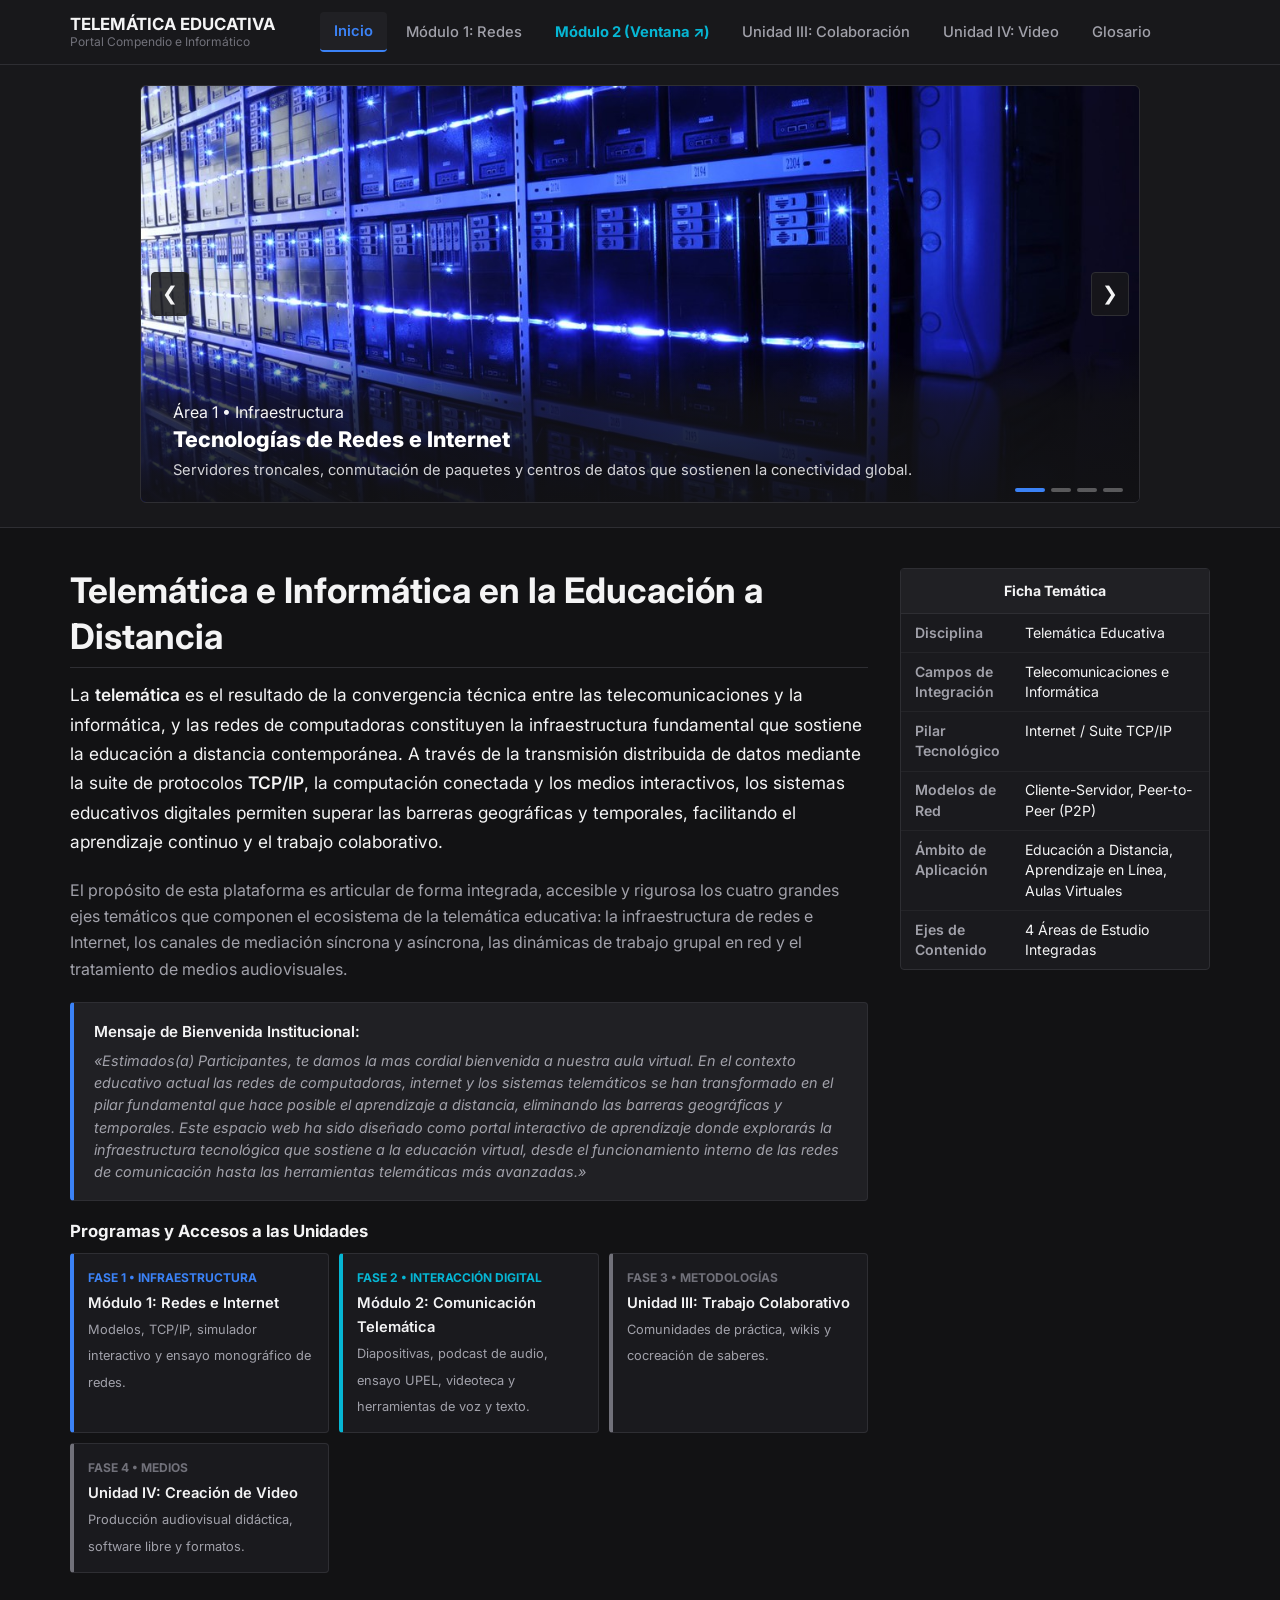
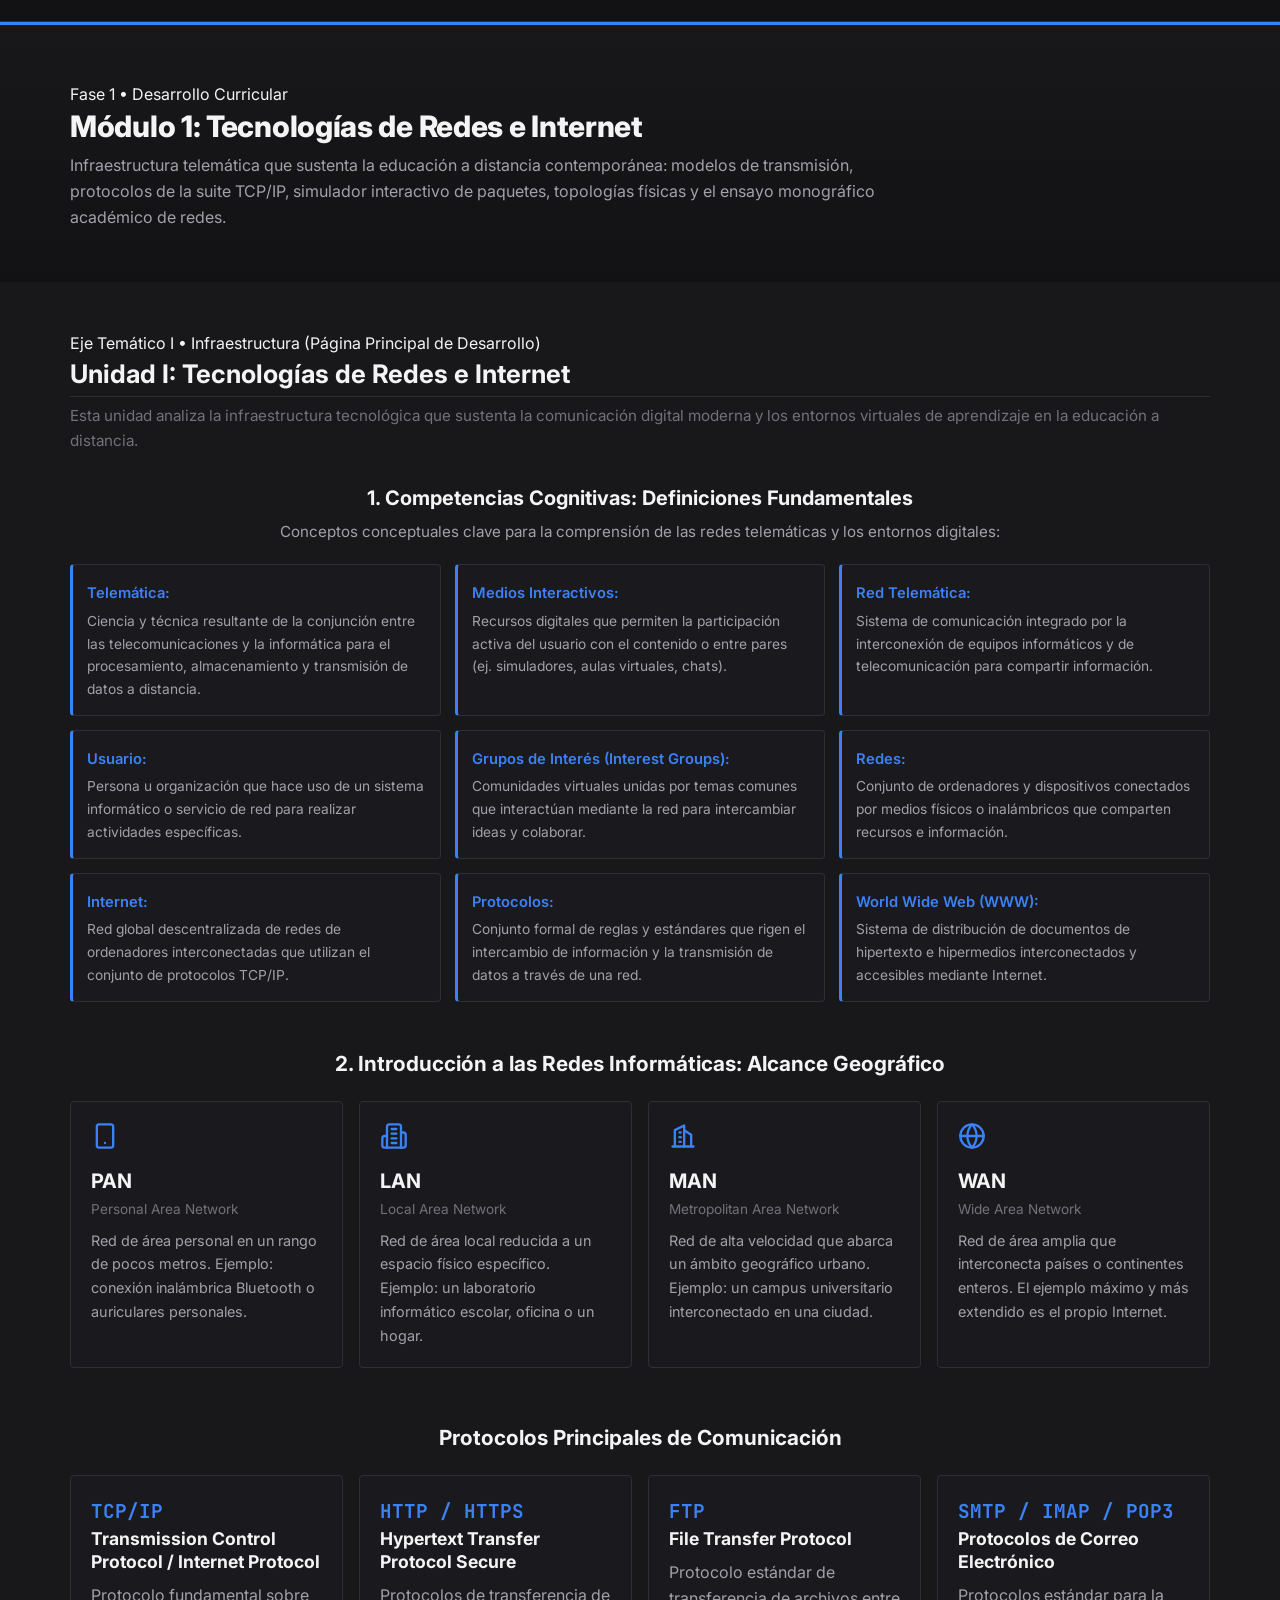
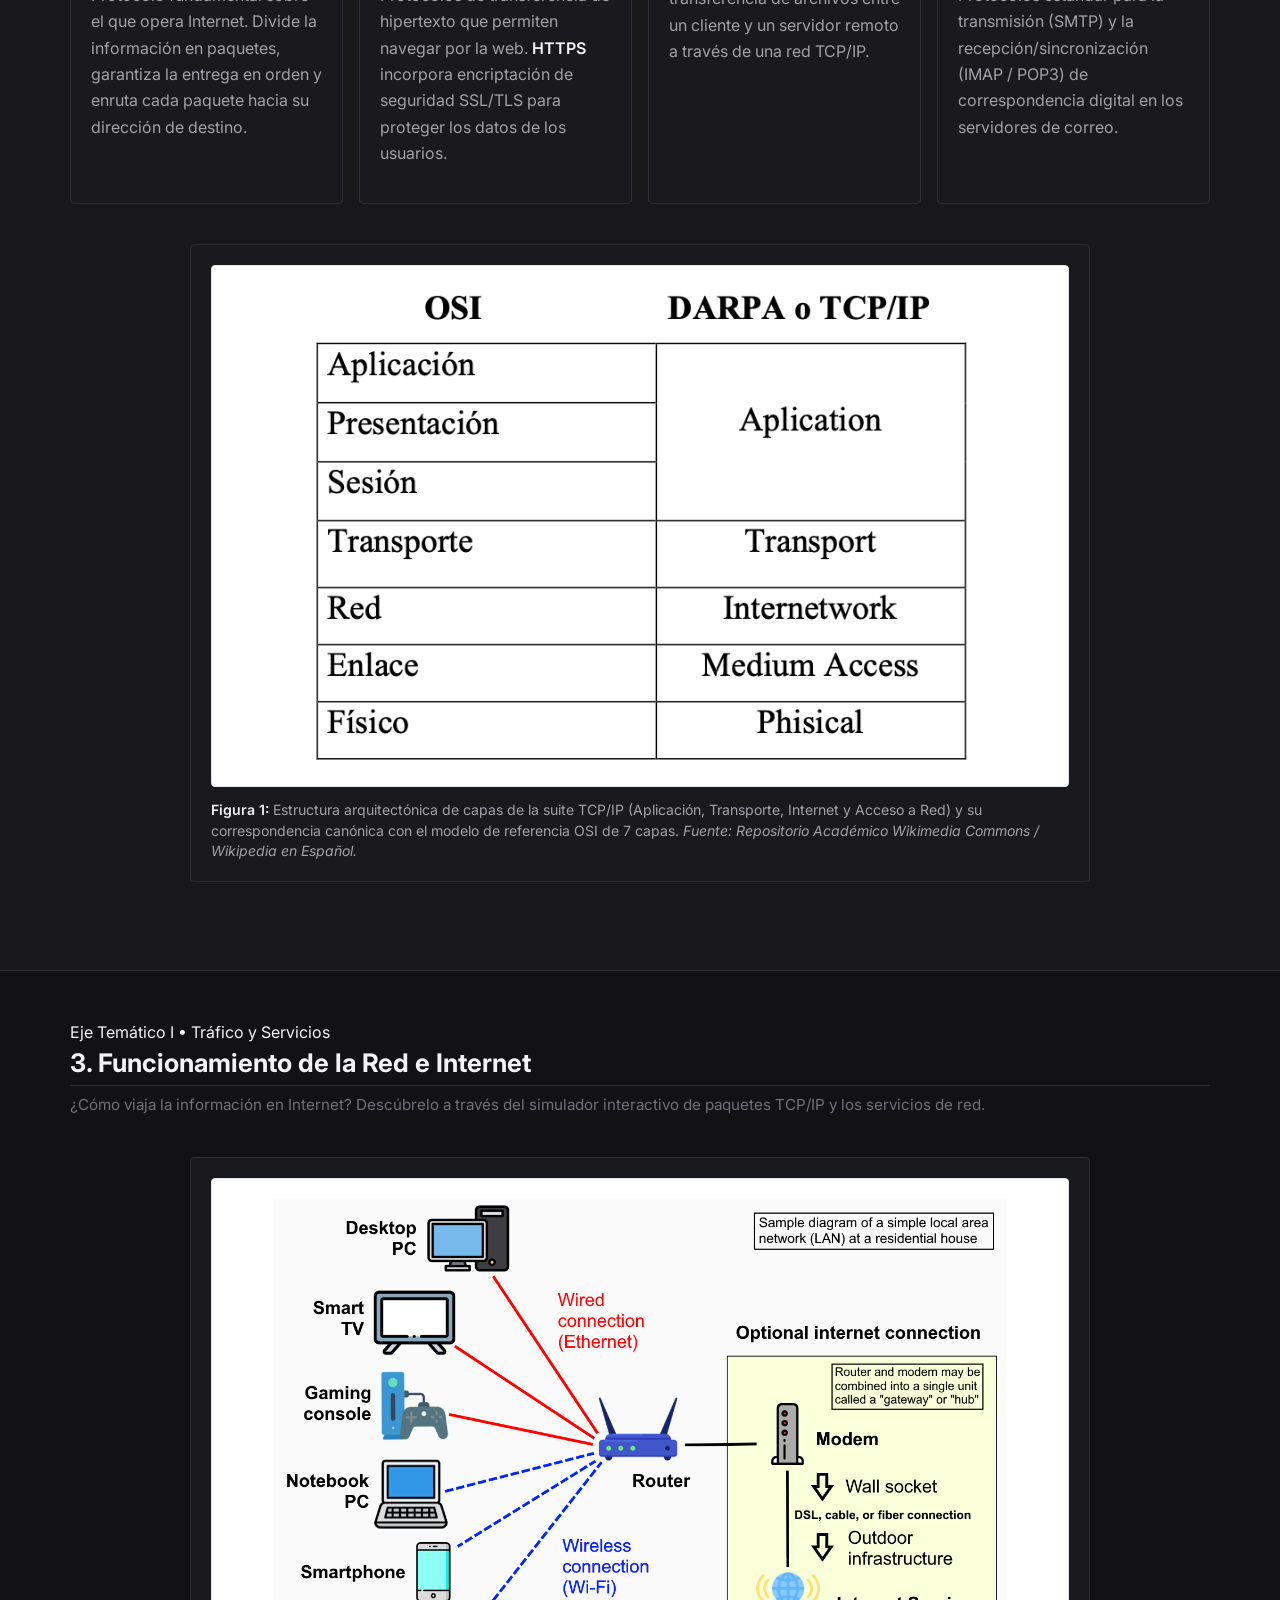
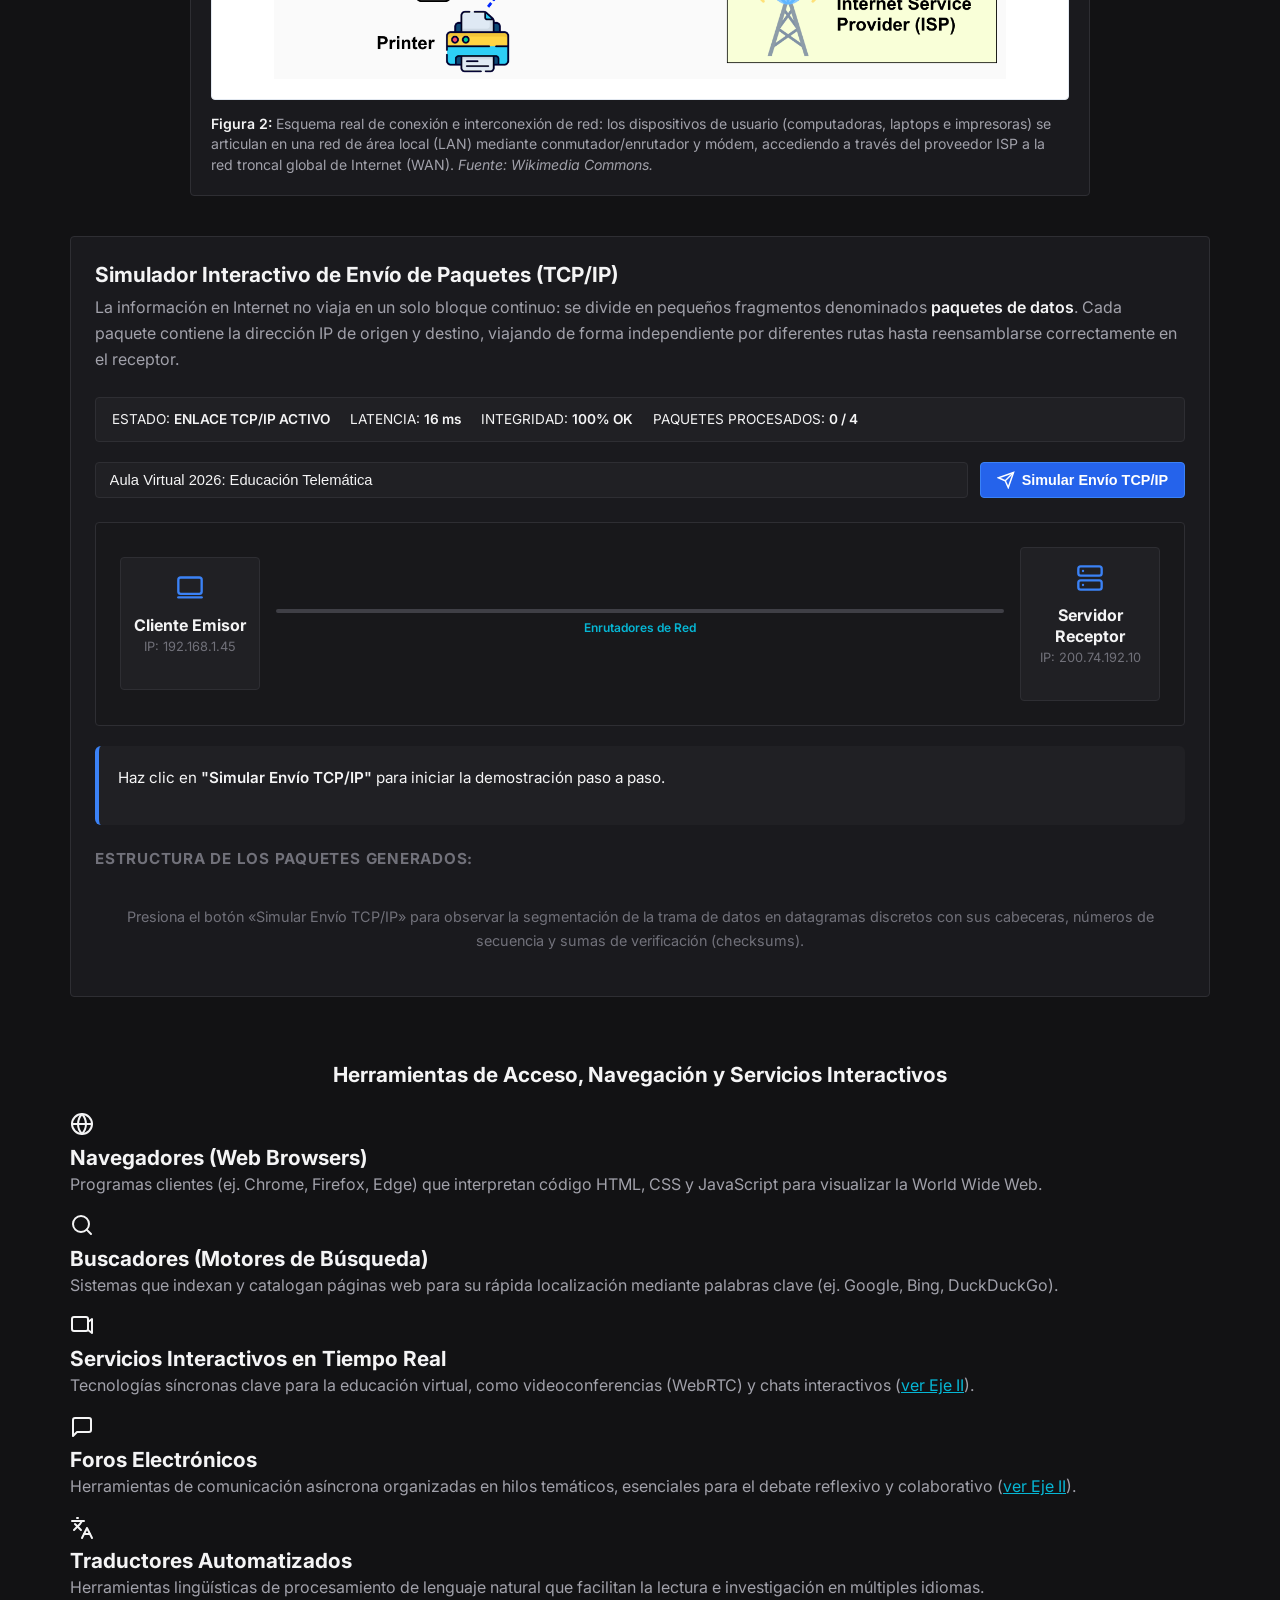
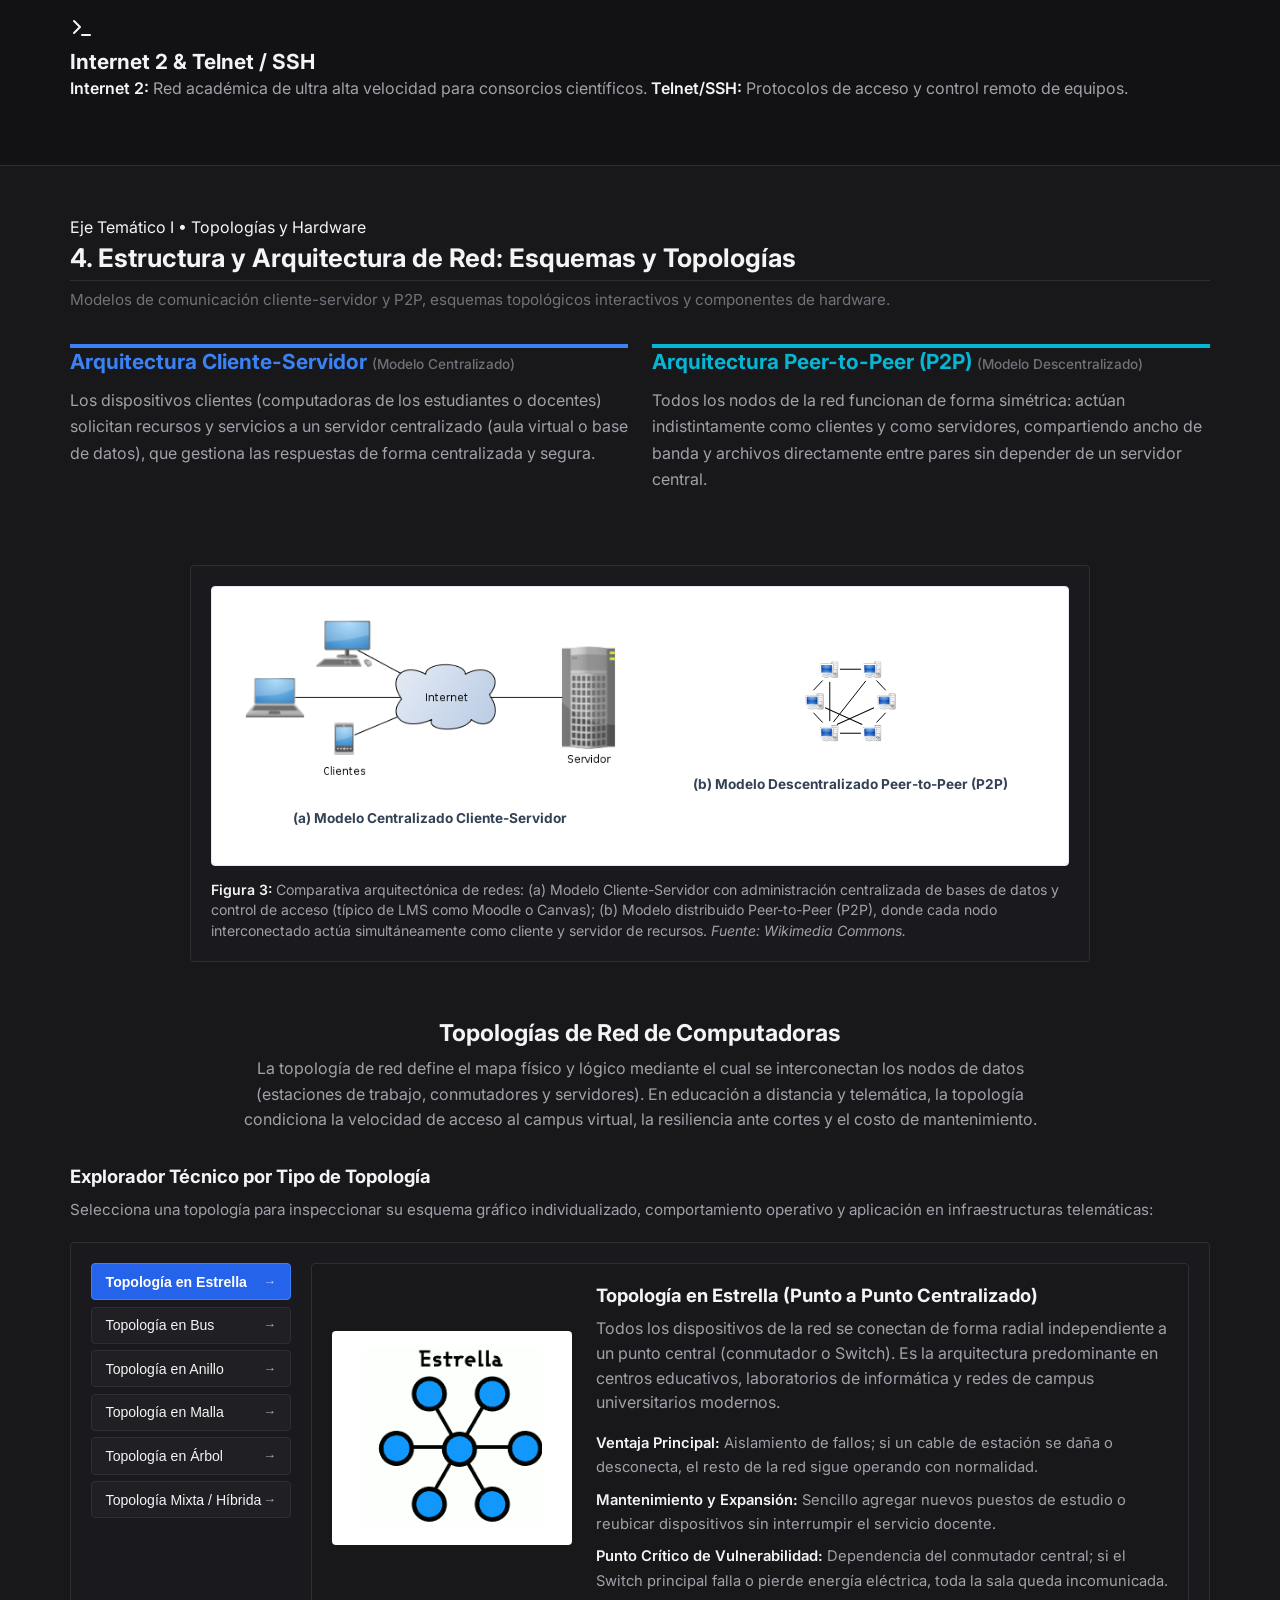
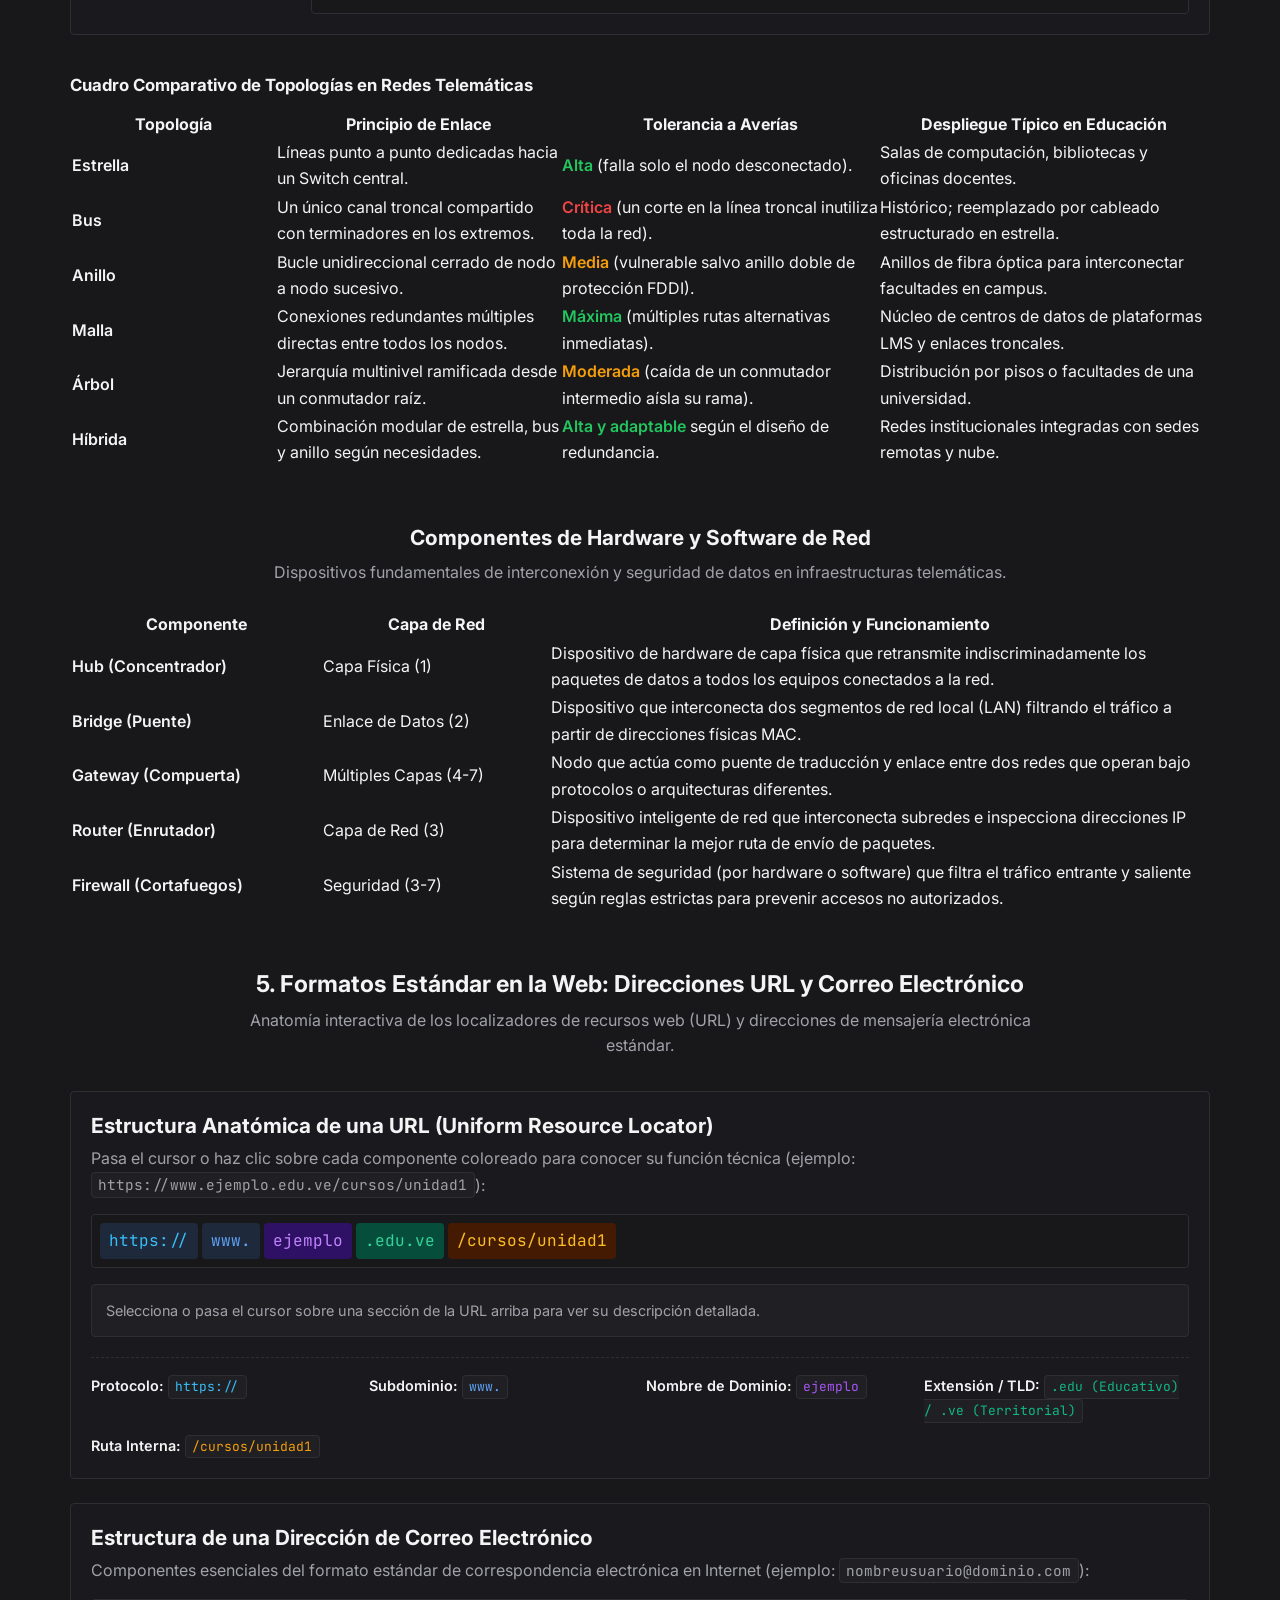
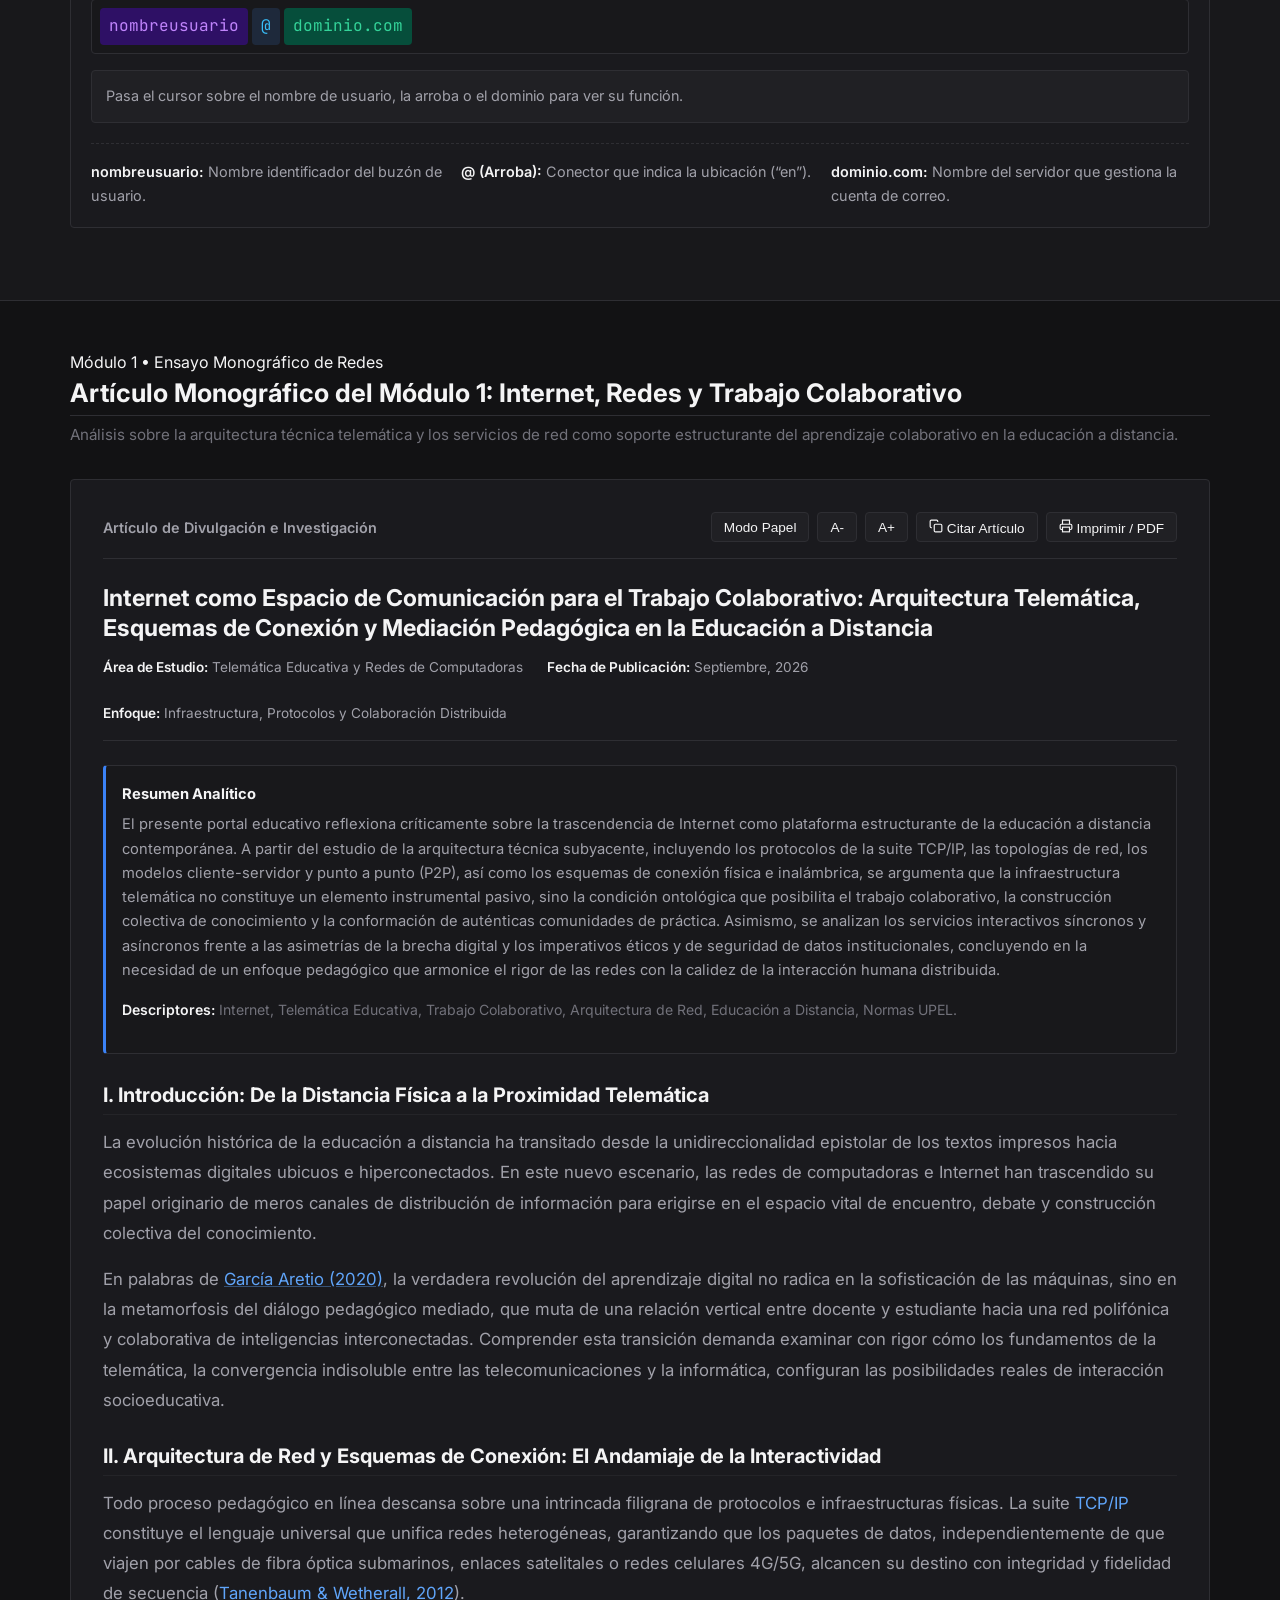
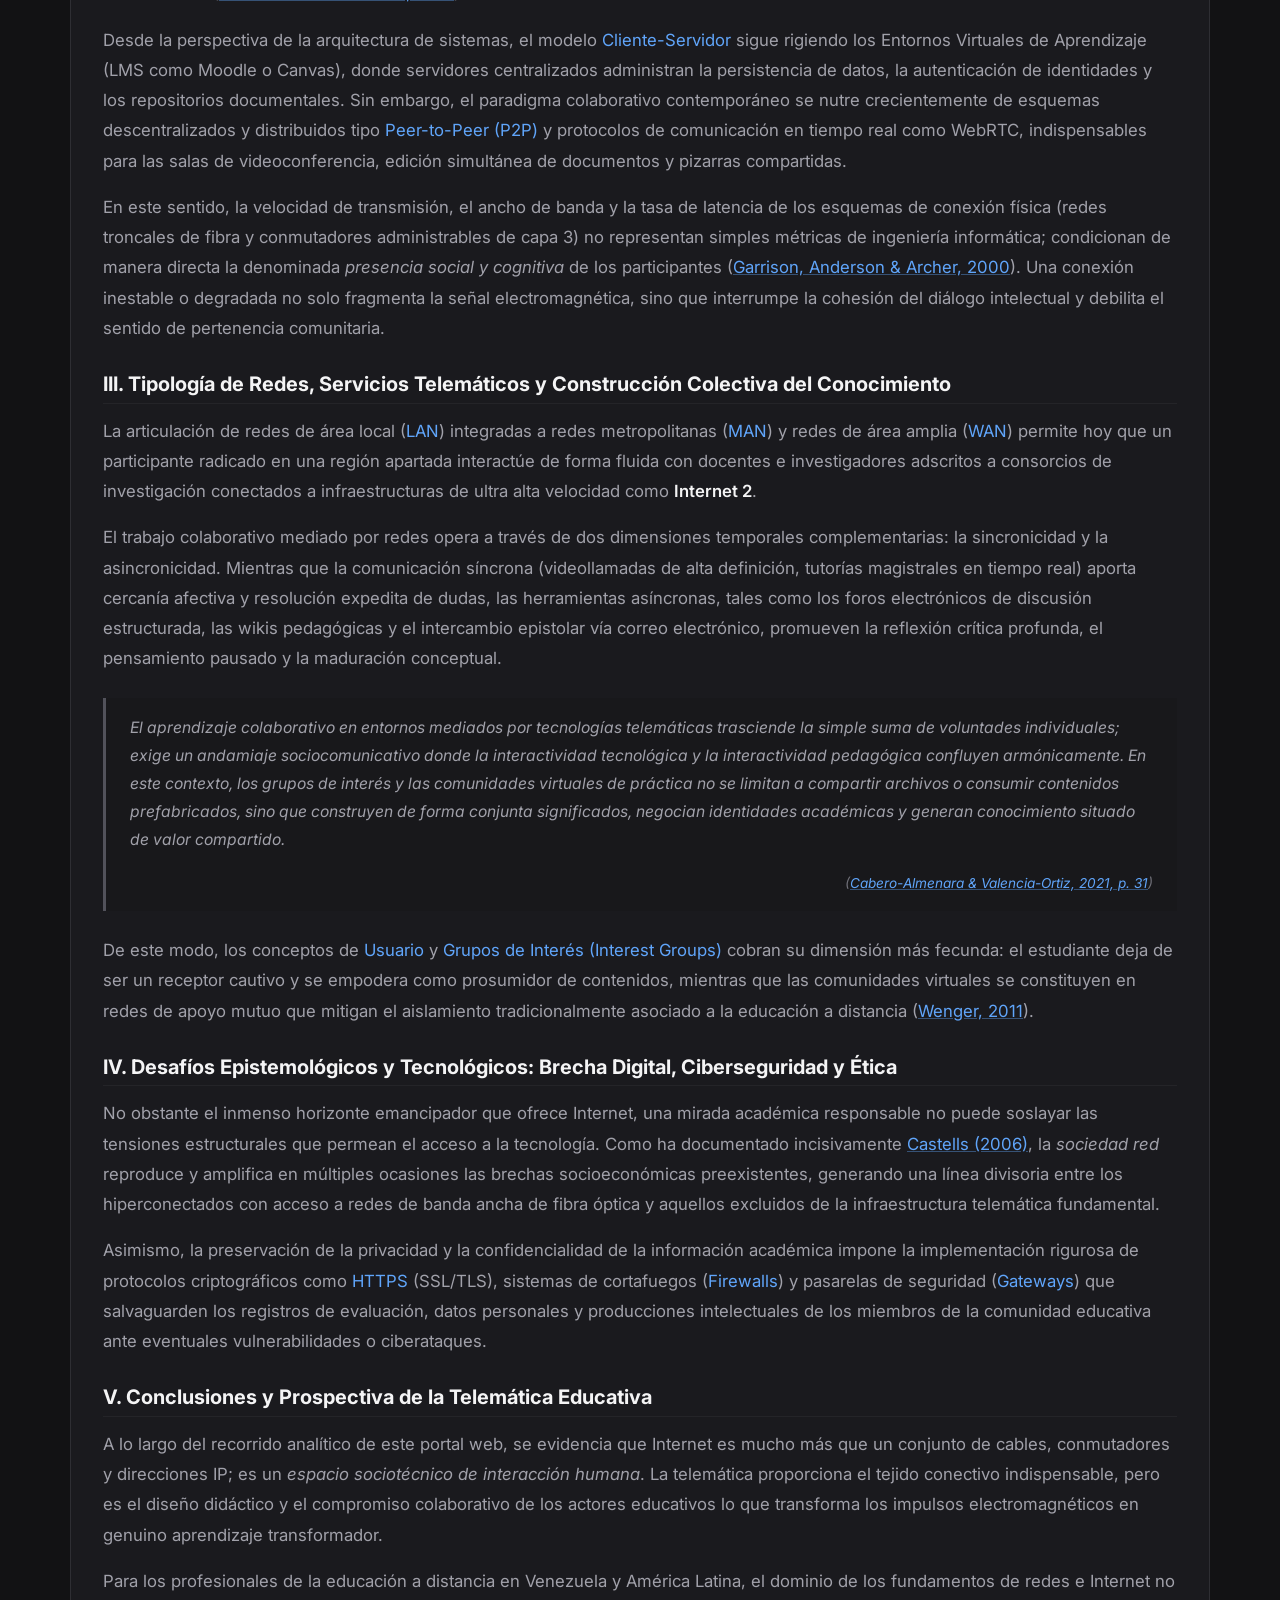
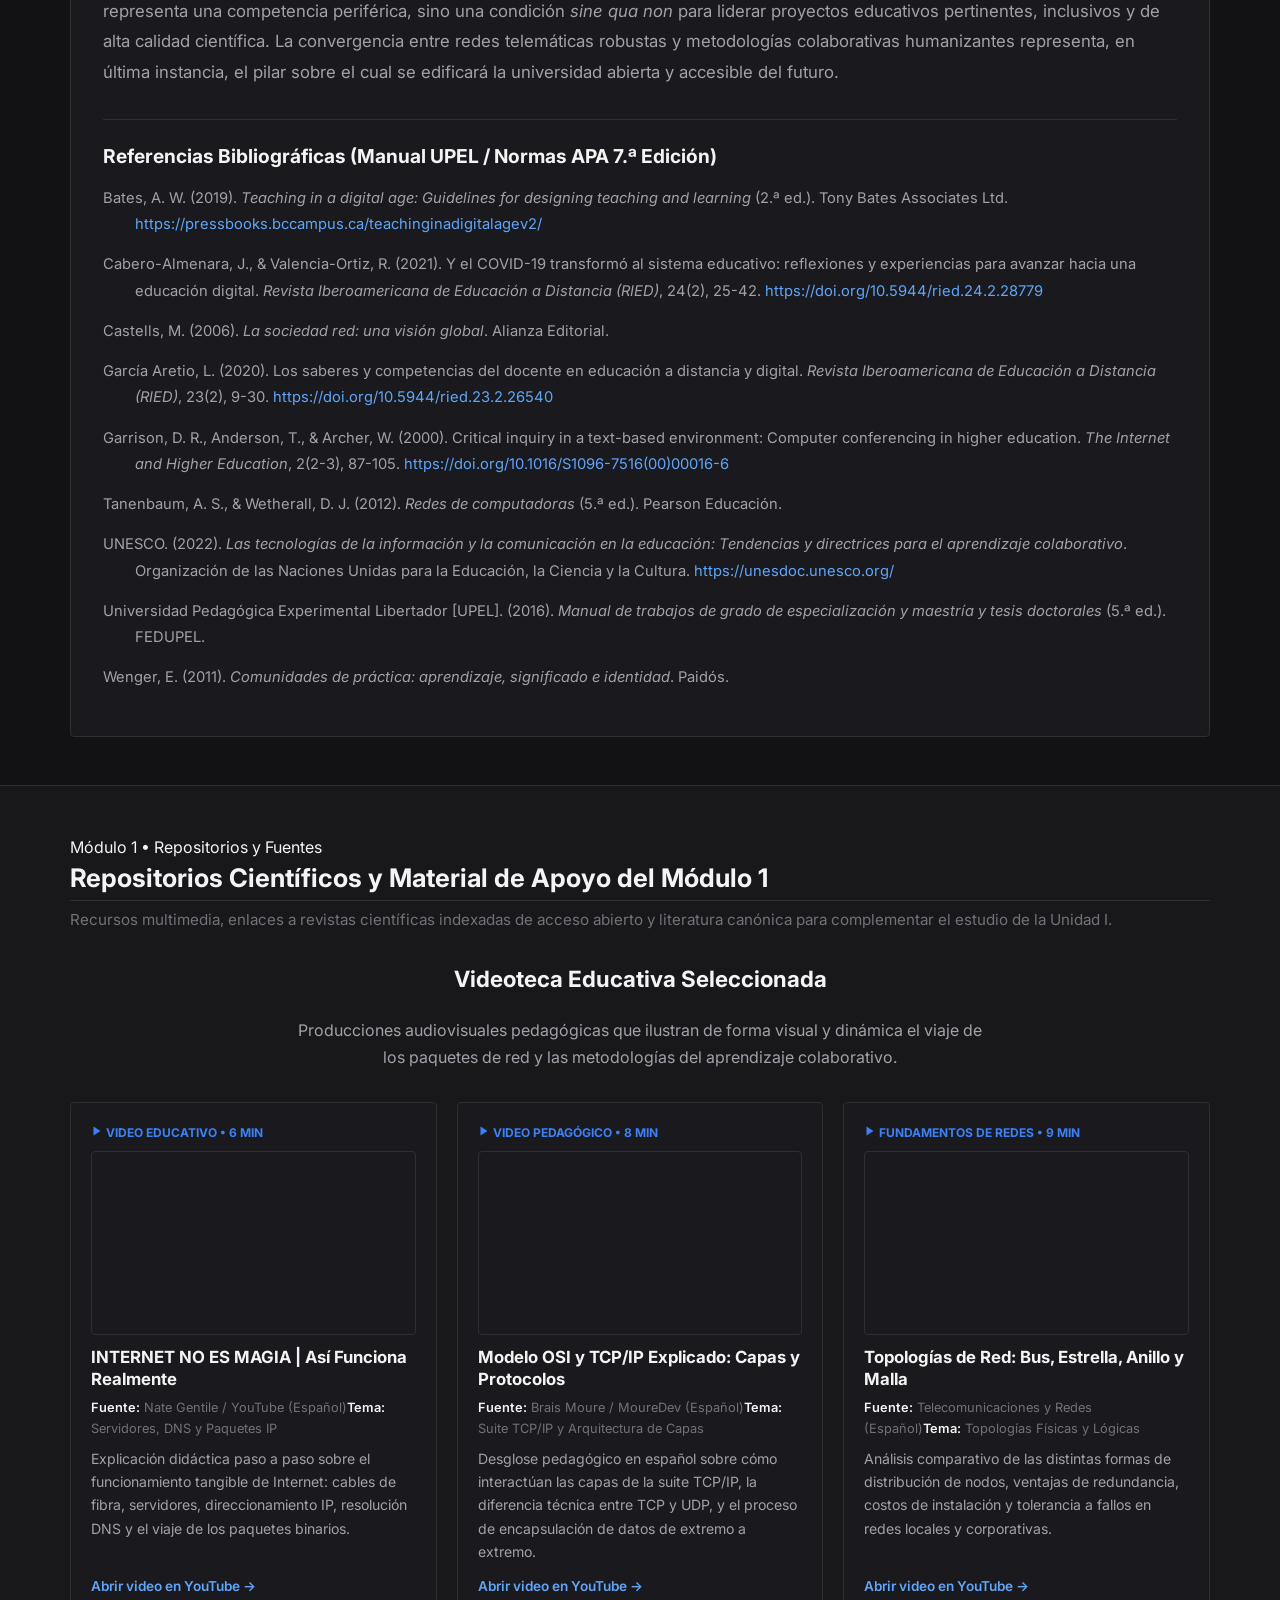
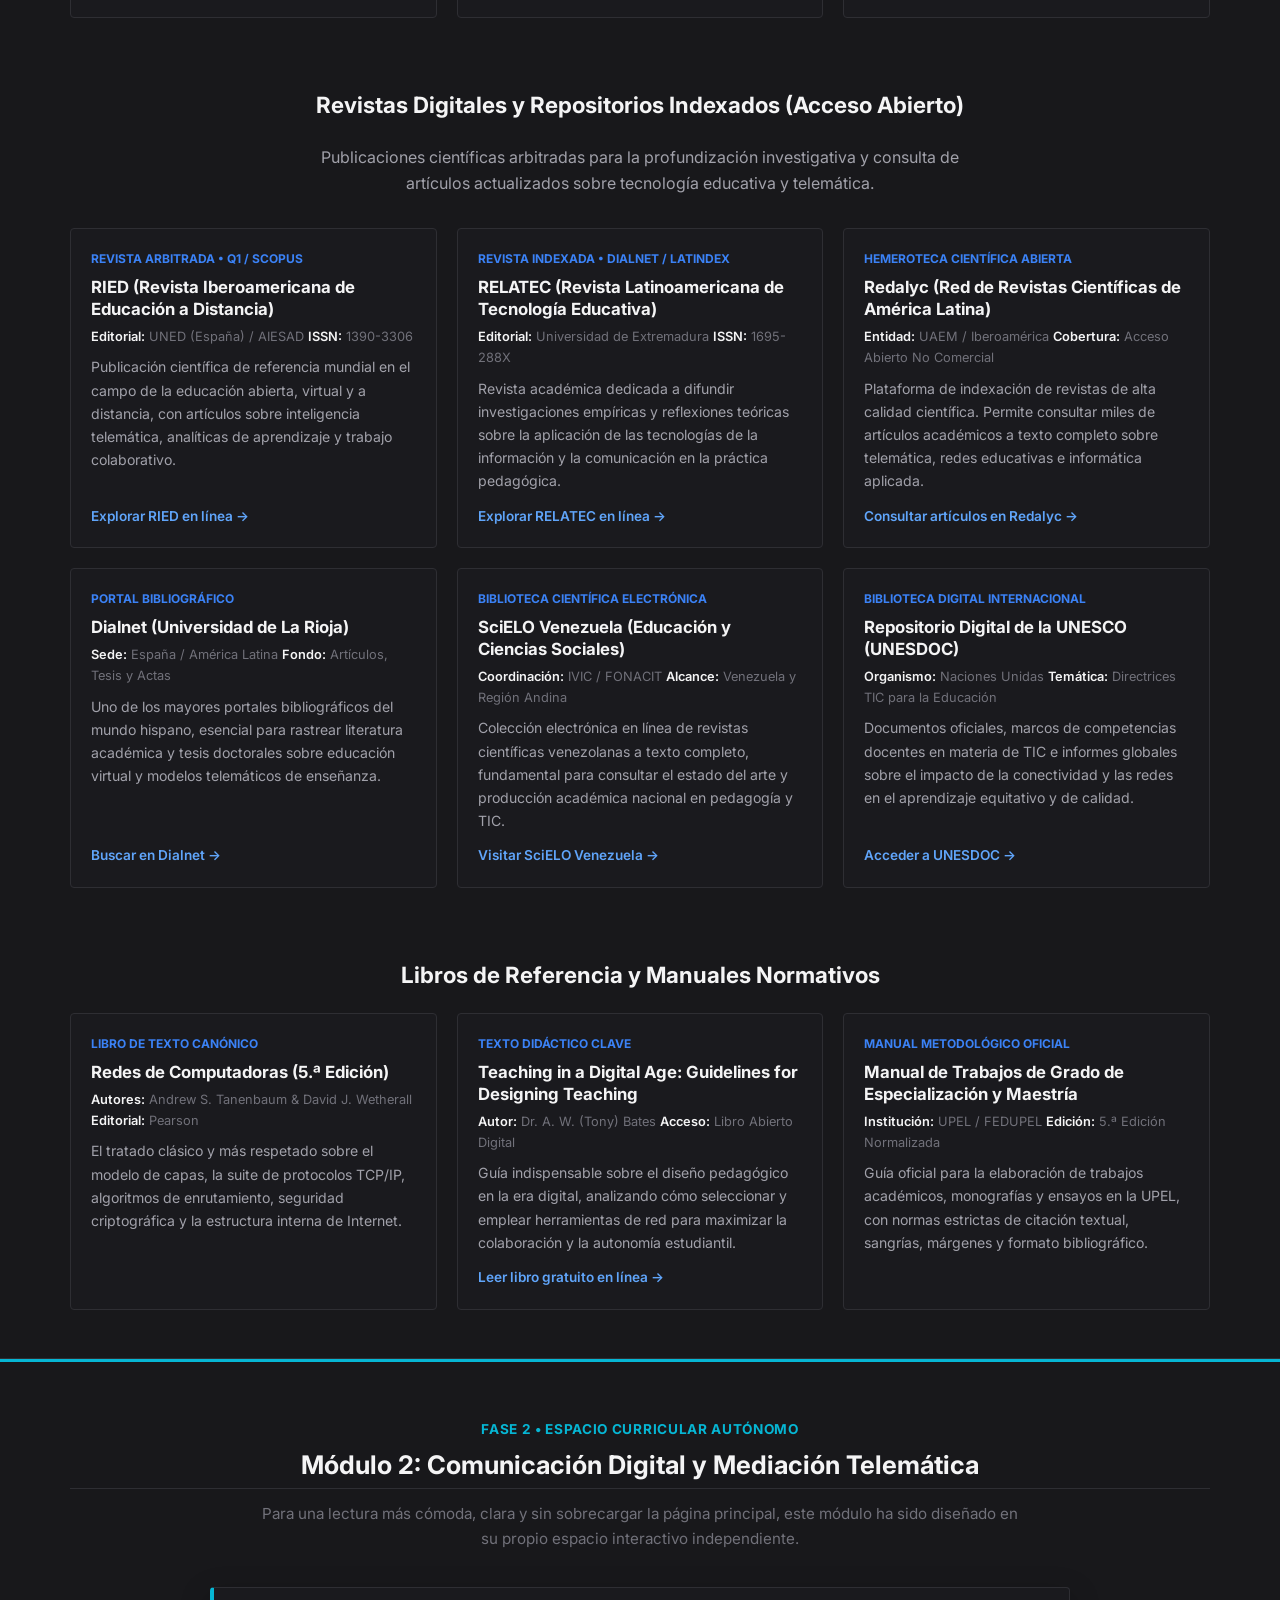
==== commit f8ca659f: "feat: independizar Modulo 2 en ventana propia, anadir imagenes a diapositivas y eliminar pastillas" ====
--- a/index.html
+++ b/index.html
@@ -28,7 +28,7 @@
 <ul class="nav-links">
 <li><a class="nav-link active" href="#inicio">Inicio</a></li>
 <li><a class="nav-link" href="#modulo1">Módulo 1: Redes</a></li>
-<li><a class="nav-link" href="#modulo2">Módulo 2: Comunicación</a></li>
+<li><a class="nav-link" href="unidad2.html" target="_blank" style="color: var(--accent); font-weight: 700;">Módulo 2 (Ventana ↗)</a></li>
 <li><a class="nav-link" href="#colaboracion">Unidad III: Colaboración</a></li>
 <li><a class="nav-link" href="#video">Unidad IV: Video</a></li>
 <li><a class="nav-link" href="#glosario">Glosario</a></li>
@@ -55,28 +55,28 @@
 <div class="carousel-slides"><div aria-label="1 de 4: Tecnologías de Redes e Internet" aria-roledescription="diapositiva" class="carousel-slide active" role="group">
 <img alt="Centro de datos con servidores y cables de fibra óptica" height="500" src="assets/carousel-slide-1.jpg" width="1200"/>
 <div class="carousel-caption">
-<span class="carousel-caption-badge">Área 1 • Infraestructura</span>
+<div style=\"font-size: 0.8rem; font-weight: 700; color: var(--accent); text-transform: uppercase; letter-spacing: 0.05em; margin-bottom: 0.25rem;\">Área 1 • Infraestructura</div>
 <h3 class="carousel-caption-title">Tecnologías de Redes e Internet</h3>
 <p class="carousel-caption-desc">Servidores troncales, conmutación de paquetes y centros de datos que sostienen la conectividad global.</p>
 </div>
 </div><div aria-label="2 de 4: Tecnologías para la Comunicación" aria-roledescription="diapositiva" class="carousel-slide" role="group">
 <img alt="Sala de videoconferencia y telepresencia en alta definición" height="500" src="assets/carousel-slide-2.jpg" width="1200"/>
 <div class="carousel-caption">
-<span class="carousel-caption-badge">Área 2 • Comunicación</span>
+<div style=\"font-size: 0.8rem; font-weight: 700; color: var(--accent); text-transform: uppercase; letter-spacing: 0.05em; margin-bottom: 0.25rem;\">Área 2 • Comunicación</div>
 <h3 class="carousel-caption-title">Tecnologías para la Comunicación</h3>
 <p class="carousel-caption-desc">Sistemas síncronos y asíncronos para el diálogo pedagógico mediado en la educación a distancia.</p>
 </div>
 </div><div aria-label="3 de 4: El Trabajo Colaborativo mediante Redes" aria-roledescription="diapositiva" class="carousel-slide" role="group">
 <img alt="Estudiantes universitarios colaborando con equipos portátiles" height="500" src="assets/carousel-slide-3.jpg" width="1200"/>
 <div class="carousel-caption">
-<span class="carousel-caption-badge">Área 3 • Colaboración</span>
+<div style=\"font-size: 0.8rem; font-weight: 700; color: var(--accent); text-transform: uppercase; letter-spacing: 0.05em; margin-bottom: 0.25rem;\">Área 3 • Colaboración</div>
 <h3 class="carousel-caption-title">El Trabajo Colaborativo mediante Redes</h3>
 <p class="carousel-caption-desc">Comunidades virtuales de práctica, cocreación de saberes y grupos de interés interconectados.</p>
 </div>
 </div><div aria-label="4 de 4: Creación y Edición de Videos Educativos" aria-roledescription="diapositiva" class="carousel-slide" role="group">
 <img alt="Estudio profesional de edición y montaje de video con monitores y consola" height="500" src="assets/carousel-slide-4.jpg" width="1200"/>
 <div class="carousel-caption">
-<span class="carousel-caption-badge">Área 4 • Medios Audiovisuales</span>
+<div style=\"font-size: 0.8rem; font-weight: 700; color: var(--accent); text-transform: uppercase; letter-spacing: 0.05em; margin-bottom: 0.25rem;\">Área 4 • Medios Audiovisuales</div>
 <h3 class="carousel-caption-title">Creación y Edición de Videos Educativos</h3>
 <p class="carousel-caption-desc">Tratamiento digital, montaje no lineal y optimización de códecs para streaming en aulas virtuales.</p>
 </div>
@@ -118,7 +118,7 @@
       <strong style="color: var(--text-primary); font-size: 0.92rem; display: block;">Módulo 1: Redes e Internet</strong>
       <span style="font-size: 0.8rem; color: var(--text-secondary);">Modelos, TCP/IP, simulador interactivo y ensayo monográfico de redes.</span>
     </a>
-    <a href="#modulo2" class="wiki-card" style="padding: 0.85rem; text-decoration: none; border-left: 4px solid var(--accent); display: block; border-radius: var(--radius-sm);">
+    <a href="unidad2.html" target="_blank" class="wiki-card" style="padding: 0.85rem; text-decoration: none; border-left: 4px solid var(--accent); display: block; border-radius: var(--radius-sm);">
       <div style="font-size: 0.75rem; font-weight: 700; color: var(--accent); text-transform: uppercase; margin-bottom: 0.2rem;">Fase 2 • Interacción Digital</div>
       <strong style="color: var(--text-primary); font-size: 0.92rem; display: block;">Módulo 2: Comunicación Telemática</strong>
       <span style="font-size: 0.8rem; color: var(--text-secondary);">Diapositivas, podcast de audio, ensayo UPEL, videoteca y herramientas de voz y texto.</span>
@@ -170,25 +170,19 @@
 
 <div class="module-divider-banner module-1" id="modulo1">
 <div class="container">
-<div class="module-divider-badge module-1-badge">Fase 1 • Desarrollo Curricular</div>
+<div class=\"module-divider-kicker\">Fase 1 • Desarrollo Curricular</div>
 <h2 class="module-divider-title">Módulo 1: Tecnologías de Redes e Internet</h2>
 <p class="module-divider-desc">
 Infraestructura telemática que sustenta la educación a distancia contemporánea: modelos de transmisión, protocolos de la suite TCP/IP, simulador interactivo de paquetes, topologías físicas y el ensayo monográfico académico de redes.
 </p>
-<div class="module-nav-pills">
-<a href="#redes" class="module-nav-pill">1. Conceptos y Medios</a>
-<a href="#funcionamiento" class="module-nav-pill">2. TCP/IP y Simulador</a>
-<a href="#arquitectura" class="module-nav-pill">3. Topologías y Hardware</a>
-<a href="#monografia" class="module-nav-pill">4. Ensayo de Redes (Módulo 1)</a>
-<a href="#videoteca" class="module-nav-pill">5. Repositorios Científicos</a>
-</div>
+
 </div>
 </div>
 
 <section class="section" id="redes" style="background-color: var(--bg-secondary);">
 <div class="container">
 <div class="section-header">
-<div class="thematic-row-badge" style="display: inline-block; margin-bottom: 0.75rem;">Eje Temático I • Infraestructura (Página Principal de Desarrollo)</div>
+<div style=\"font-size: 0.8rem; font-weight: 700; color: var(--primary); text-transform: uppercase; letter-spacing: 0.05em; margin-bottom: 0.35rem;\">Eje Temático I • Infraestructura (Página Principal de Desarrollo)</div>
 <h2 class="section-title">Unidad I: Tecnologías de Redes e Internet</h2>
 <p class="section-subtitle">
             Esta unidad analiza la infraestructura tecnológica que sustenta la comunicación digital moderna y los entornos virtuales de aprendizaje en la educación a distancia.
@@ -355,7 +349,7 @@
 <section class="section" id="funcionamiento">
 <div class="container">
 <div class="section-header">
-<div class="thematic-row-badge" style="display: inline-block; margin-bottom: 0.75rem;">Eje Temático I • Tráfico y Servicios</div>
+<div style=\"font-size: 0.8rem; font-weight: 700; color: var(--primary); text-transform: uppercase; letter-spacing: 0.05em; margin-bottom: 0.35rem;\">Eje Temático I • Tráfico y Servicios</div>
 <h2 class="section-title">3. Funcionamiento de la Red e Internet</h2>
 <p class="section-subtitle">
             ¿Cómo viaja la información en Internet? Descúbrelo a través del simulador interactivo de paquetes TCP/IP y los servicios de red.
@@ -537,7 +531,7 @@
 <section class="section" id="arquitectura" style="background-color: var(--bg-secondary);">
 <div class="container">
 <div class="section-header">
-<div class="thematic-row-badge" style="display: inline-block; margin-bottom: 0.75rem;">Eje Temático I • Topologías y Hardware</div>
+<div style=\"font-size: 0.8rem; font-weight: 700; color: var(--primary); text-transform: uppercase; letter-spacing: 0.05em; margin-bottom: 0.35rem;\">Eje Temático I • Topologías y Hardware</div>
 <h2 class="section-title">4. Estructura y Arquitectura de Red: Esquemas y Topologías</h2>
 <p class="section-subtitle">
             Modelos de comunicación cliente-servidor y P2P, esquemas topológicos interactivos y componentes de hardware.
@@ -810,7 +804,7 @@
 <section class="section" id="monografia">
 <div class="container">
 <div class="section-header">
-<div class="thematic-row-badge" style="display: inline-block; margin-bottom: 0.75rem;">Módulo 1 • Ensayo Monográfico de Redes</div>
+<div style=\"font-size: 0.8rem; font-weight: 700; color: var(--primary); text-transform: uppercase; letter-spacing: 0.05em; margin-bottom: 0.35rem;\">Módulo 1 • Ensayo Monográfico de Redes</div>
 <h2 class="section-title">Artículo Monográfico del Módulo 1: Internet, Redes y Trabajo Colaborativo</h2>
 <p class="section-subtitle">
             Análisis sobre la arquitectura técnica telemática y los servicios de red como soporte estructurante del aprendizaje colaborativo en la educación a distancia.
@@ -883,17 +877,17 @@
             </p>
 <h3 class="essay-h3">II. Arquitectura de Red y Esquemas de Conexión: El Andamiaje de la Interactividad</h3>
 <p>
-              Todo proceso pedagógico en línea descansa sobre una intrincada filigrana de protocolos e infraestructuras físicas. La suite <a class="hypertext-chip" href="#clasificacion">TCP/IP</a> constituye el lenguaje universal que unifica redes heterogéneas, garantizando que los paquetes de datos, independientemente de que viajen por cables de fibra óptica submarinos, enlaces satelitales o redes celulares 4G/5G, alcancen su destino con integridad y fidelidad de secuencia (<span class="upel-citation-tag" onclick="document.getElementById('ref-tanenbaum-2012').scrollIntoView({behavior:'smooth'})">Tanenbaum &amp; Wetherall, 2012</span>).
-            </p>
-<p>
-              Desde la perspectiva de la arquitectura de sistemas, el modelo <a class="hypertext-chip" href="#arquitectura">Cliente-Servidor</a> sigue rigiendo los Entornos Virtuales de Aprendizaje (LMS como Moodle o Canvas), donde servidores centralizados administran la persistencia de datos, la autenticación de identidades y los repositorios documentales. Sin embargo, el paradigma colaborativo contemporáneo se nutre crecientemente de esquemas descentralizados y distribuidos tipo <a class="hypertext-chip" href="#arquitectura">Peer-to-Peer (P2P)</a> y protocolos de comunicación en tiempo real como WebRTC, indispensables para las salas de videoconferencia, edición simultánea de documentos y pizarras compartidas.
+              Todo proceso pedagógico en línea descansa sobre una intrincada filigrana de protocolos e infraestructuras físicas. La suite <a style=\"color: var(--primary); font-weight: 600; text-decoration: underline;\" href="#clasificacion">TCP/IP</a> constituye el lenguaje universal que unifica redes heterogéneas, garantizando que los paquetes de datos, independientemente de que viajen por cables de fibra óptica submarinos, enlaces satelitales o redes celulares 4G/5G, alcancen su destino con integridad y fidelidad de secuencia (<span class="upel-citation-tag" onclick="document.getElementById('ref-tanenbaum-2012').scrollIntoView({behavior:'smooth'})">Tanenbaum &amp; Wetherall, 2012</span>).
+            </p>
+<p>
+              Desde la perspectiva de la arquitectura de sistemas, el modelo <a style=\"color: var(--primary); font-weight: 600; text-decoration: underline;\" href="#arquitectura">Cliente-Servidor</a> sigue rigiendo los Entornos Virtuales de Aprendizaje (LMS como Moodle o Canvas), donde servidores centralizados administran la persistencia de datos, la autenticación de identidades y los repositorios documentales. Sin embargo, el paradigma colaborativo contemporáneo se nutre crecientemente de esquemas descentralizados y distribuidos tipo <a style=\"color: var(--primary); font-weight: 600; text-decoration: underline;\" href="#arquitectura">Peer-to-Peer (P2P)</a> y protocolos de comunicación en tiempo real como WebRTC, indispensables para las salas de videoconferencia, edición simultánea de documentos y pizarras compartidas.
             </p>
 <p>
               En este sentido, la velocidad de transmisión, el ancho de banda y la tasa de latencia de los esquemas de conexión física (redes troncales de fibra y conmutadores administrables de capa 3) no representan simples métricas de ingeniería informática; condicionan de manera directa la denominada <em>presencia social y cognitiva</em> de los participantes (<span class="upel-citation-tag" onclick="document.getElementById('ref-garrison-2000').scrollIntoView({behavior:'smooth'})">Garrison, Anderson &amp; Archer, 2000</span>). Una conexión inestable o degradada no solo fragmenta la señal electromagnética, sino que interrumpe la cohesión del diálogo intelectual y debilita el sentido de pertenencia comunitaria.
             </p>
 <h3 class="essay-h3">III. Tipología de Redes, Servicios Telemáticos y Construcción Colectiva del Conocimiento</h3>
 <p>
-              La articulación de redes de área local (<a class="hypertext-chip" href="#clasificacion">LAN</a>) integradas a redes metropolitanas (<a class="hypertext-chip" href="#clasificacion">MAN</a>) y redes de área amplia (<a class="hypertext-chip" href="#clasificacion">WAN</a>) permite hoy que un participante radicado en una región apartada interactúe de forma fluida con docentes e investigadores adscritos a consorcios de investigación conectados a infraestructuras de ultra alta velocidad como <strong>Internet 2</strong>.
+              La articulación de redes de área local (<a style=\"color: var(--primary); font-weight: 600; text-decoration: underline;\" href="#clasificacion">LAN</a>) integradas a redes metropolitanas (<a style=\"color: var(--primary); font-weight: 600; text-decoration: underline;\" href="#clasificacion">MAN</a>) y redes de área amplia (<a style=\"color: var(--primary); font-weight: 600; text-decoration: underline;\" href="#clasificacion">WAN</a>) permite hoy que un participante radicado en una región apartada interactúe de forma fluida con docentes e investigadores adscritos a consorcios de investigación conectados a infraestructuras de ultra alta velocidad como <strong>Internet 2</strong>.
             </p>
 <p>
               El trabajo colaborativo mediado por redes opera a través de dos dimensiones temporales complementarias: la sincronicidad y la asincronicidad. Mientras que la comunicación síncrona (videollamadas de alta definición, tutorías magistrales en tiempo real) aporta cercanía afectiva y resolución expedita de dudas, las herramientas asíncronas, tales como los foros electrónicos de discusión estructurada, las wikis pedagógicas y el intercambio epistolar vía correo electrónico, promueven la reflexión crítica profunda, el pensamiento pausado y la maduración conceptual.
@@ -908,14 +902,14 @@
               </div>
 </div>
 <p>
-              De este modo, los conceptos de <a class="hypertext-chip" href="#glosario">Usuario</a> y <a class="hypertext-chip" href="#glosario">Grupos de Interés (Interest Groups)</a> cobran su dimensión más fecunda: el estudiante deja de ser un receptor cautivo y se empodera como prosumidor de contenidos, mientras que las comunidades virtuales se constituyen en redes de apoyo mutuo que mitigan el aislamiento tradicionalmente asociado a la educación a distancia (<span class="upel-citation-tag" onclick="document.getElementById('ref-wenger-2011').scrollIntoView({behavior:'smooth'})">Wenger, 2011</span>).
+              De este modo, los conceptos de <a style=\"color: var(--primary); font-weight: 600; text-decoration: underline;\" href="#glosario">Usuario</a> y <a style=\"color: var(--primary); font-weight: 600; text-decoration: underline;\" href="#glosario">Grupos de Interés (Interest Groups)</a> cobran su dimensión más fecunda: el estudiante deja de ser un receptor cautivo y se empodera como prosumidor de contenidos, mientras que las comunidades virtuales se constituyen en redes de apoyo mutuo que mitigan el aislamiento tradicionalmente asociado a la educación a distancia (<span class="upel-citation-tag" onclick="document.getElementById('ref-wenger-2011').scrollIntoView({behavior:'smooth'})">Wenger, 2011</span>).
             </p>
 <h3 class="essay-h3">IV. Desafíos Epistemológicos y Tecnológicos: Brecha Digital, Ciberseguridad y Ética</h3>
 <p>
               No obstante el inmenso horizonte emancipador que ofrece Internet, una mirada académica responsable no puede soslayar las tensiones estructurales que permean el acceso a la tecnología. Como ha documentado incisivamente <span class="upel-citation-tag" onclick="document.getElementById('ref-castells-2006').scrollIntoView({behavior:'smooth'})">Castells (2006)</span>, la <em>sociedad red</em> reproduce y amplifica en múltiples ocasiones las brechas socioeconómicas preexistentes, generando una línea divisoria entre los hiperconectados con acceso a redes de banda ancha de fibra óptica y aquellos excluidos de la infraestructura telemática fundamental.
             </p>
 <p>
-              Asimismo, la preservación de la privacidad y la confidencialidad de la información académica impone la implementación rigurosa de protocolos criptográficos como <a class="hypertext-chip" href="#clasificacion">HTTPS</a> (SSL/TLS), sistemas de cortafuegos (<a class="hypertext-chip" href="#arquitectura">Firewalls</a>) y pasarelas de seguridad (<a class="hypertext-chip" href="#arquitectura">Gateways</a>) que salvaguarden los registros de evaluación, datos personales y producciones intelectuales de los miembros de la comunidad educativa ante eventuales vulnerabilidades o ciberataques.
+              Asimismo, la preservación de la privacidad y la confidencialidad de la información académica impone la implementación rigurosa de protocolos criptográficos como <a style=\"color: var(--primary); font-weight: 600; text-decoration: underline;\" href="#clasificacion">HTTPS</a> (SSL/TLS), sistemas de cortafuegos (<a style=\"color: var(--primary); font-weight: 600; text-decoration: underline;\" href="#arquitectura">Firewalls</a>) y pasarelas de seguridad (<a style=\"color: var(--primary); font-weight: 600; text-decoration: underline;\" href="#arquitectura">Gateways</a>) que salvaguarden los registros de evaluación, datos personales y producciones intelectuales de los miembros de la comunidad educativa ante eventuales vulnerabilidades o ciberataques.
             </p>
 <h3 class="essay-h3">V. Conclusiones y Prospectiva de la Telemática Educativa</h3>
 <p>
@@ -963,7 +957,7 @@
 <section class="section" id="videoteca" style="background-color: var(--bg-secondary);">
 <div class="container">
 <div class="section-header">
-<div class="thematic-row-badge" style="display: inline-block; margin-bottom: 0.75rem;">Módulo 1 • Repositorios y Fuentes</div>
+<div style=\"font-size: 0.8rem; font-weight: 700; color: var(--primary); text-transform: uppercase; letter-spacing: 0.05em; margin-bottom: 0.35rem;\">Módulo 1 • Repositorios y Fuentes</div>
 <h2 class="section-title">Repositorios Científicos y Material de Apoyo del Módulo 1</h2>
 <p class="section-subtitle">
             Recursos multimedia, enlaces a revistas científicas indexadas de acceso abierto y literatura canónica para complementar el estudio de la Unidad I.
@@ -1200,503 +1194,41 @@
 </div>
 </section>
 
-<div class="module-divider-banner module-2" id="modulo2">
+<section class="section" id="modulo2" style="background-color: var(--bg-secondary); border-top: 3px solid var(--accent); padding-top: 3.5rem; padding-bottom: 3.5rem;">
 <div class="container">
-<div class="module-divider-badge module-2-badge">Fase 2 • Nueva Entrega Evaluativa</div>
-<h2 class="module-divider-title">Módulo 2: Comunicación Digital y Mediación Telemática</h2>
-<p class="module-divider-desc">
-Interacción interpersonal mediada por ordenador en entornos virtuales: presentación interactiva en diapositivas, podcast de audio educativo con transcripción, ensayo académico bajo normas UPEL, videoteca con YouTube y análisis de herramientas de voz y texto en el aprendizaje mezclado.
+<div style="font-size: 0.85rem; font-weight: 700; color: var(--accent); text-transform: uppercase; letter-spacing: 0.05em; margin-bottom: 0.5rem; text-align: center;">
+Fase 2 • Espacio Curricular Autónomo
+</div>
+<h2 class="section-title" style="text-align: center; margin-bottom: 0.75rem;">Módulo 2: Comunicación Digital y Mediación Telemática</h2>
+<p class="section-subtitle" style="text-align: center; max-width: 760px; margin: 0 auto 2.25rem auto;">
+Para una lectura más cómoda, clara y sin sobrecargar la página principal, este módulo ha sido diseñado en su propio espacio interactivo independiente.
 </p>
-<div class="module-nav-pills">
-<a href="#unidad2-presentacion" class="module-nav-pill">1. Diapositivas Conceptuales</a>
-<a href="#unidad2-audio" class="module-nav-pill">2. Podcast de Audio</a>
-<a href="#unidad2-ensayo" class="module-nav-pill">3. Ensayo Académico UPEL (Módulo 2)</a>
-<a href="#unidad2-videoteca" class="module-nav-pill">4. Videoteca YouTube</a>
-<a href="#unidad2-matriz" class="module-nav-pill">5. Matriz y Circuito</a>
-</div>
-</div>
-</div>
-
-<section class="section" id="comunicacion" style="background-color: var(--bg-secondary);">
-<div class="container">
-
-<div class="section-header">
-<div class="thematic-row-badge" style="display: inline-block; margin-bottom: 0.75rem;">Unidad II • Mediación Telemática e Interpersonal</div>
-<h2 class="section-title">Comunicación Digital y Tecnologías de Interacción Interpersonal</h2>
-<p class="section-subtitle">
-Fundamentos teóricos, modelos sincrónicos y asincrónicos, herramientas de voz y texto, y bases pedagógicas del aprendizaje mezclado en la educación a distancia.
+
+<div class="wiki-card" style="padding: 2.5rem; text-align: center; border-left: 4px solid var(--accent); max-width: 860px; margin: 0 auto; box-shadow: 0 10px 30px rgba(0,0,0,0.25);">
+<div style="font-size: 2.2rem; margin-bottom: 0.75rem;" aria-hidden="true">🌐 🎙️ 📄</div>
+<h3 style="color: var(--text-primary); font-size: 1.35rem; margin-bottom: 0.75rem;">
+Entorno Dedicado de la Unidad II
+</h3>
+<p style="color: var(--text-secondary); font-size: 0.95rem; line-height: 1.65; max-width: 720px; margin: 0 auto 1.75rem auto;">
+Incluye la presentación conceptual interactiva en diapositivas con imágenes ilustrativas, el podcast pedagógico de audio en español con transcripción completa, el ensayo académico formal bajo normas UPEL / APA 7.ª edición, la videoteca con YouTube y la matriz técnica de comunicación sincrónica y asincrónica.
 </p>
-</div>
-
-<nav class="unit-quick-tabs" aria-label="Formatos de la Unidad II">
-<a href="#unidad2-presentacion" class="unit-quick-tab">📺 Diapositivas Interactivas</a>
-<a href="#unidad2-audio" class="unit-quick-tab">🎧 Audio Pedagógico</a>
-<a href="#unidad2-ensayo" class="unit-quick-tab">📄 Ensayo Académico UPEL</a>
-<a href="#unidad2-videoteca" class="unit-quick-tab">🎬 Videoteca YouTube</a>
-<a href="#unidad2-matriz" class="unit-quick-tab">📊 Matriz y Circuito</a>
-</nav>
-
-<div class="slide-deck-container" id="slideDeckUnidad2">
-<div class="slide-deck-header" id="unidad2-presentacion">
-<div class="slide-deck-title-wrap">
-<span class="slide-deck-badge">Recurso de Presentación • Unidad II</span>
-<strong style="color: var(--text-primary); font-size: 0.95rem;">Presentación Interactiva: Diapositivas Conceptuales</strong>
-</div>
-<span class="slide-deck-counter">Diapositiva 1 de 6</span>
-</div>
-
-<div class="slide-deck-slides">
-
-<div class="slide-deck-slide active">
-<h3 class="slide-title">1. Fundamentos de la Comunicación Digital</h3>
-<p class="slide-lead">
-La comunicación digital en la educación a distancia constituye una transformación sustantiva del diálogo pedagógico mediado. Trasciende los modelos epistolares o de radiodifusión unidireccional para consolidar ecosistemas interactivos, multidireccionales e hipertextuales sustentados en redes telemáticas.
-</p>
-<div class="wiki-cards-grid" style="grid-template-columns: repeat(auto-fit, minmax(220px, 1fr)); gap: 1rem;">
-<div class="wiki-card" style="padding: 1rem; border-left: 3px solid var(--primary);">
-<strong style="color: var(--primary); display: block; margin-bottom: 0.35rem;">Interactividad Plena</strong>
-<span style="font-size: 0.85rem; color: var(--text-secondary);">El participante deja de ser un consumidor pasivo para intervenir, responder y construir saberes de forma activa.</span>
-</div>
-<div class="wiki-card" style="padding: 1rem; border-left: 3px solid var(--accent);">
-<strong style="color: var(--accent); display: block; margin-bottom: 0.35rem;">Ubicuidad Espacial y Temporal</strong>
-<span style="font-size: 0.85rem; color: var(--text-secondary);">Acceso permanente e itinerante a las fuentes de información y a los canales de diálogo académico desde cualquier nodo.</span>
-</div>
-<div class="wiki-card" style="padding: 1rem; border-left: 3px solid var(--success);">
-<strong style="color: var(--success); display: block; margin-bottom: 0.35rem;">Ecosistemas Integrados</strong>
-<span style="font-size: 0.85rem; color: var(--text-secondary);">Convergencia en aulas virtuales donde conviven la gestión del aprendizaje, la evaluación y el intercambio social.</span>
-</div>
-</div>
-</div>
-
-<div class="slide-deck-slide">
-<h3 class="slide-title">2. El Circuito Telemático y los Actores del Proceso</h3>
-<p class="slide-lead">
-La interacción interpersonal a través de Internet reconfigura los componentes clásicos del proceso comunicativo bajo condiciones tecnológicas específicas de transmisión de datos.
-</p>
-<div style="display: grid; grid-template-columns: repeat(auto-fit, minmax(240px, 1fr)); gap: 0.85rem;">
-<div class="wiki-card" style="padding: 0.85rem;">
-<strong style="color: var(--text-primary); font-size: 0.9rem;">1. Emisor y Receptor:</strong>
-<p style="font-size: 0.82rem; color: var(--text-secondary); margin: 0.25rem 0 0 0;">Roles dinámicos y reversibles entre docente tutor y estudiantes en un esquema horizontal.</p>
-</div>
-<div class="wiki-card" style="padding: 0.85rem;">
-<strong style="color: var(--text-primary); font-size: 0.9rem;">2. Mensaje Formativo:</strong>
-<p style="font-size: 0.82rem; color: var(--text-secondary); margin: 0.25rem 0 0 0;">Contenidos curriculares, consignas, debates y orientaciones evaluativas estructuradas.</p>
-</div>
-<div class="wiki-card" style="padding: 0.85rem;">
-<strong style="color: var(--text-primary); font-size: 0.9rem;">3. Canal Telemático:</strong>
-<p style="font-size: 0.82rem; color: var(--text-secondary); margin: 0.25rem 0 0 0;">Infraestructura de red física e inalámbrica condicionada por ancho de banda y latencia.</p>
-</div>
-<div class="wiki-card" style="padding: 0.85rem;">
-<strong style="color: var(--text-primary); font-size: 0.9rem;">4. Código y Protocolo:</strong>
-<p style="font-size: 0.82rem; color: var(--text-secondary); margin: 0.25rem 0 0 0;">Lenguaje académico compartido y protocolos de red estándar (TCP/IP, WebRTC, SMTP).</p>
-</div>
-<div class="wiki-card" style="padding: 0.85rem;">
-<strong style="color: var(--text-primary); font-size: 0.9rem;">5. Contexto Educativo:</strong>
-<p style="font-size: 0.82rem; color: var(--text-secondary); margin: 0.25rem 0 0 0;">Entorno virtual institucional, objetivos formativos, pautas de interacción y tiempos de estudio.</p>
-</div>
-<div class="wiki-card" style="padding: 0.85rem;">
-<strong style="color: var(--text-primary); font-size: 0.9rem;">6. Retroalimentación (Feedback):</strong>
-<p style="font-size: 0.82rem; color: var(--text-secondary); margin: 0.25rem 0 0 0;">Respuesta continua que valida la comprensión y guía el andamiaje del aprendizaje.</p>
-</div>
-</div>
-<div class="info-notice-box" style="margin-top: 1rem; margin-bottom: 0;">
-<strong style="color: var(--text-primary); font-size: 0.88rem;">Actores Identificados:</strong>
-<span style="font-size: 0.84rem; color: var(--text-secondary); display: block; margin-top: 0.2rem;">Docente tutor (mediador pedagógico y orientador cognitivo), estudiantes (aprendices autónomos y prosumidores) y comunidad de práctica (red de apoyo horizontal entre pares).</span>
-</div>
-</div>
-
-<div class="slide-deck-slide">
-<h3 class="slide-title">3. Sincronía y Asincronía en Internet</h3>
-<p class="slide-lead">
-La temporalidad de la comunicación define dos modalidades que deben articularse armónicamente en el diseño didáctico para atender diferentes necesidades de aprendizaje.
-</p>
-<div class="wiki-cards-grid" style="grid-template-columns: repeat(auto-fit, minmax(280px, 1fr)); gap: 1.25rem;">
-<div class="wiki-card" style="border-top: 3px solid var(--primary); padding: 1.25rem;">
-<h4 style="color: var(--primary); margin-bottom: 0.5rem; font-size: 1.05rem;">Comunicación Sincrónica</h4>
-<p style="font-size: 0.85rem; color: var(--text-secondary); line-height: 1.55; margin-bottom: 0.75rem;">
-Interacción en tiempo real donde los participantes coinciden temporalmente mediante videoconferencias o salas de chat.
-</p>
-<ul style="font-size: 0.83rem; color: var(--text-secondary); padding-left: 1.1rem; line-height: 1.5;">
-<li><strong>Ventajas:</strong> Aclaración inmediata de dudas, dinamismo y fuerte sentido de presencia social.</li>
-<li><strong>Requisitos técnicos:</strong> Conexión continua con baja latencia (menor a 150 milisegundos) y ancho de banda suficiente.</li>
-<li><strong>Limitaciones:</strong> Exige coincidencia de horarios y es vulnerable a interrupciones por fallas de señal.</li>
-</ul>
-</div>
-<div class="wiki-card" style="border-top: 3px solid var(--accent); padding: 1.25rem;">
-<h4 style="color: var(--accent); margin-bottom: 0.5rem; font-size: 1.05rem;">Comunicación Asincrónica</h4>
-<p style="font-size: 0.85rem; color: var(--text-secondary); line-height: 1.55; margin-bottom: 0.75rem;">
-Intercambio diferido en el tiempo mediante foros de discusión estructurada, correos electrónicos y wikis académicas.
-</p>
-<ul style="font-size: 0.83rem; color: var(--text-secondary); padding-left: 1.1rem; line-height: 1.5;">
-<li><strong>Ventajas:</strong> Flexibilidad horaria, autorregulación del ritmo y maduración conceptual reflexiva.</li>
-<li><strong>Requisitos técnicos:</strong> Tolerante a desconexiones momentáneas y muy bajo consumo de datos móviles.</li>
-<li><strong>Limitaciones:</strong> Demoras en las respuestas y riesgo de aislamiento si el tutor no dinamiza los espacios.</li>
-</ul>
-</div>
-</div>
-</div>
-
-<div class="slide-deck-slide">
-<h3 class="slide-title">4. Herramientas de Voz y Texto: Ventajas y Desventajas</h3>
-<p class="slide-lead">
-El Capítulo III de las lecturas básicas destaca que la selección de herramientas telemáticas de voz y texto debe responder a criterios pedagógicos y no a modas tecnológicas.
-</p>
-<div style="display: grid; grid-template-columns: repeat(auto-fit, minmax(260px, 1fr)); gap: 1rem;">
-<div class="wiki-card" style="padding: 1.1rem;">
-<div style="font-size: 0.8rem; font-weight: 700; color: var(--primary); text-transform: uppercase;">Canales de Texto (Foros y Mensajería)</div>
-<h4 style="color: var(--text-primary); font-size: 0.95rem; margin: 0.35rem 0 0.5rem 0;">Foros Temáticos y Chats Académicos</h4>
-<p style="font-size: 0.83rem; color: var(--text-secondary); line-height: 1.5; margin-bottom: 0.5rem;">
-<strong>Utilidad:</strong> Debates organizados por hilos temáticos, consultas puntuales y registro documental de aportes.
-</p>
-<p style="font-size: 0.83rem; color: var(--text-secondary); line-height: 1.5; margin-bottom: 0.5rem;">
-<strong>Ventajas:</strong> Trazabilidad del aprendizaje, revisión pausada y compatibilidad con conexiones lentas.
-</p>
-<p style="font-size: 0.83rem; color: var(--text-muted); line-height: 1.5; margin: 0;">
-<strong>Desventajas:</strong> Ausencia de lenguaje no verbal y posible ambigüedad interpretativa en textos breves.
-</p>
-</div>
-<div class="wiki-card" style="padding: 1.1rem;">
-<div style="font-size: 0.8rem; font-weight: 700; color: var(--accent); text-transform: uppercase;">Canales de Voz y Video (WebRTC)</div>
-<h4 style="color: var(--text-primary); font-size: 0.95rem; margin: 0.35rem 0 0.5rem 0;">Videoconferencias y Notas de Voz</h4>
-<p style="font-size: 0.83rem; color: var(--text-secondary); line-height: 1.5; margin-bottom: 0.5rem;">
-<strong>Utilidad:</strong> Clases magistrales interactivas, tutorías de retroalimentación personalizadas y defensas orales.
-</p>
-<p style="font-size: 0.83rem; color: var(--text-secondary); line-height: 1.5; margin-bottom: 0.5rem;">
-<strong>Ventajas:</strong> Transmisión de matices afectivos en la voz, espontaneidad y fortalecimiento de la comunidad.
-</p>
-<p style="font-size: 0.83rem; color: var(--text-muted); line-height: 1.5; margin: 0;">
-<strong>Desventajas:</strong> Alta demanda de conectividad, posibles problemas de saturación y fatiga visual de pantalla.
-</p>
-</div>
-</div>
-</div>
-
-<div class="slide-deck-slide">
-<h3 class="slide-title">5. Comunicación en el Aprendizaje Mezclado (Blended Learning)</h3>
-<p class="slide-lead">
-El modelo de aprendizaje mezclado integra armónicamente las sesiones presenciales y los entornos telemáticos para optimizar el tiempo pedagógico.
-</p>
-<div class="wiki-cards-grid" style="grid-template-columns: repeat(auto-fit, minmax(220px, 1fr)); gap: 1rem;">
-<div class="wiki-card" style="padding: 1rem; border-left: 3px solid var(--primary);">
-<strong style="color: var(--text-primary); font-size: 0.9rem; display: block; margin-bottom: 0.3rem;">Aula Invertida (Flipped Classroom)</strong>
-<span style="font-size: 0.83rem; color: var(--text-secondary); line-height: 1.5; display: block;">El estudiante revisa contenidos conceptuales de forma asincrónica en línea, reservando los encuentros presenciales o síncronos para debates y aplicaciones prácticas.</span>
-</div>
-<div class="wiki-card" style="padding: 1rem; border-left: 3px solid var(--accent);">
-<strong style="color: var(--text-primary); font-size: 0.9rem; display: block; margin-bottom: 0.3rem;">Continuidad Pedagógica</strong>
-<span style="font-size: 0.83rem; color: var(--text-secondary); line-height: 1.5; display: block;">Las herramientas virtuales aseguran el acompañamiento tutorial permanente entre una sesión y otra, evitando la desconexión del estudiante.</span>
-</div>
-<div class="wiki-card" style="padding: 1rem; border-left: 3px solid var(--success);">
-<strong style="color: var(--text-primary); font-size: 0.9rem; display: block; margin-bottom: 0.3rem;">Flexibilidad Metodológica</strong>
-<span style="font-size: 0.83rem; color: var(--text-secondary); line-height: 1.5; display: block;">Permite balancear actividades según su grado de complejidad: foros para reflexión teórica y talleres presenciales para destrezas procedimentales.</span>
-</div>
-</div>
-</div>
-
-<div class="slide-deck-slide">
-<h3 class="slide-title">6. Bases Pedagógicas del E-Learning y Conclusiones</h3>
-<p class="slide-lead">
-La mediación tecnológica adquiere valor educativo únicamente cuando responde a sólidos fundamentos pedagógicos orientados a la construcción colaborativa del conocimiento.
-</p>
-<div style="display: grid; grid-template-columns: repeat(auto-fit, minmax(220px, 1fr)); gap: 1rem;">
-<div class="wiki-card" style="padding: 1rem;">
-<strong style="color: var(--primary); display: block; margin-bottom: 0.35rem;">Constructivismo Social</strong>
-<span style="font-size: 0.83rem; color: var(--text-secondary); line-height: 1.5; display: block;">El aprendizaje se consolida en la interacción social, el intercambio dialógico y la negociación de significados con el mediador y el grupo de pares.</span>
-</div>
-<div class="wiki-card" style="padding: 1rem;">
-<strong style="color: var(--accent); display: block; margin-bottom: 0.35rem;">Comunidad de Indagación</strong>
-<span style="font-size: 0.83rem; color: var(--text-secondary); line-height: 1.5; display: block;">Modelo de Garrison et al.: articulación indispensable de la presencia docente (diseño), presencia social (confianza) y presencia cognitiva (pensamiento crítico).</span>
-</div>
-<div class="wiki-card" style="padding: 1rem;">
-<strong style="color: var(--success); display: block; margin-bottom: 0.35rem;">Humanización Telemática</strong>
-<span style="font-size: 0.83rem; color: var(--text-secondary); line-height: 1.5; display: block;">La tecnología proporciona el canal, pero es la empatía docente, el diseño instruccional y la colaboración humana lo que garantiza un aprendizaje transformador.</span>
-</div>
-</div>
-</div>
-
-</div>
-
-<div class="slide-deck-footer">
-<div class="slide-indicators-wrap"></div>
-<div class="slide-nav-buttons">
-<button class="slide-nav-btn slide-nav-prev" disabled>❮ Anterior</button>
-<button class="slide-nav-btn slide-nav-next">Siguiente ❯</button>
-</div>
-</div>
-</div>
-
-<div class="podcast-player-card" id="unidad2-audio">
-<div class="podcast-header">
-<div class="podcast-avatar" aria-hidden="true">🎙️</div>
-<div class="podcast-meta">
-<div style="font-size: 0.8rem; font-weight: 700; color: var(--accent); text-transform: uppercase; letter-spacing: 0.05em; margin-bottom: 0.2rem;">
-Recurso de Audio • Unidad II
-</div>
-<h3>Podcast Educativo: La Comunicación Telemática en la Educación a Distancia</h3>
-<p>Episodio 2 • Duración: 01:44 min • Formato MP3 Stereo • Locución Pedagógica Guiada</p>
-</div>
-</div>
-
-<audio id="audioUnidad2" preload="metadata" src="assets/podcast-unidad2.mp3"></audio>
-
-<div class="podcast-controls-row">
-<button class="podcast-play-btn" id="podcastPlayBtn" aria-label="Reproducir audio">▶</button>
-<div class="podcast-progress-wrap">
-<input type="range" class="podcast-scrubber" id="podcastScrubber" min="0" max="100" value="0" aria-label="Control de tiempo del podcast">
-<span class="podcast-time" id="podcastTime">00:00 / 01:44</span>
-</div>
-<div class="podcast-speed-btns">
-<button class="podcast-speed-btn active" data-speed="1" aria-label="Velocidad normal">1x</button>
-<button class="podcast-speed-btn" data-speed="1.25" aria-label="Velocidad 1.25">1.25x</button>
-<button class="podcast-speed-btn" data-speed="1.5" aria-label="Velocidad 1.5">1.5x</button>
-</div>
-<a href="assets/podcast-unidad2.mp3" download="podcast-unidad2-comunicacion.mp3" class="btn" style="padding: 0.4rem 0.85rem; font-size: 0.82rem; background: var(--bg-tertiary); color: var(--text-primary); border: 1px solid var(--border-color); border-radius: var(--radius-sm); text-decoration: none; display: inline-flex; align-items: center; gap: 0.35rem;">
-<span>Descargar MP3</span> <span>↓</span>
+<div style="display: flex; gap: 1rem; justify-content: center; flex-wrap: wrap;">
+<a href="unidad2.html" target="_blank" class="btn btn-primary" style="padding: 0.85rem 1.8rem; font-size: 1rem; font-weight: 700; display: inline-flex; align-items: center; gap: 0.5rem; background: var(--accent); border-color: var(--accent); color: #000000; text-decoration: none; border-radius: var(--radius-sm);">
+<span>Abrir Módulo 2 en Nueva Ventana</span>
+<span>↗</span>
 </a>
-</div>
-
-<details class="audio-transcript-box">
-<summary>▶ Ver Transcripción Completa del Audio Pedagógico (Accesibilidad Universal)</summary>
-<div class="audio-transcript-content">
-<p>
-<strong>Locución:</strong> «Bienvenidos al micro podcast educativo de la Unidad Dos sobre comunicación digital y mediación telemática en la educación a distancia. En este episodio analizamos los fundamentos de la interacción mediada por tecnologías digitales. El circuito de la comunicación interpersonal integra siete elementos esenciales: el emisor, el receptor, el mensaje formativo, el canal telemático que define el ancho de banda y la latencia, el código y protocolo digital, el contexto y la retroalimentación continua.
-</p>
-<p>
-Distinguimos dos modalidades temporales clave: la comunicación sincrónica, en tiempo real como videoconferencias y salas de chat, que promueve la presencia social y la aclaración inmediata de dudas; y la comunicación asincrónica, mediante foros y correo electrónico, que favorece la autorregulación del aprendizaje y la reflexión conceptual profunda.
-</p>
-<p>
-Las herramientas telemáticas que articulan texto y voz ofrecen ventajas como la ubicuidad, la cercanía afectiva y la trazabilidad de los procesos, aunque enfrentan desafíos como la brecha digital y la sobrecarga cognitiva. En conclusión, el aprendizaje mezclado o blended learning y las bases pedagógicas del e-learning exigen un diseño didáctico que coloque el diálogo mediado en el centro del proceso educativo.»
-</p>
-</div>
-</details>
-</div>
-
-<div class="essay-container" id="unidad2-ensayo" style="margin-bottom: 3.5rem;">
-<div class="essay-toolbar">
-<div class="essay-toolbar-title">Recurso de Ensayo Académico • Normas UPEL / APA 7.ª Edición</div>
-<div class="essay-toolbar-actions">
-<button class="essay-btn" onclick="window.print()" title="Imprimir o guardar como PDF">Imprimir / PDF</button>
-</div>
-</div>
-
-<div class="essay-header-block">
-<div class="upel-institution-header">
-UNIVERSIDAD PEDAGÓGICA EXPERIMENTAL LIBERTADOR<br>
-INSTITUTO PEDAGÓGICO DE BARQUISIMETO «LUÍS BELTRÁN PRIETO FIGUEROA»<br>
-SUBDIRECCIÓN DE INVESTIGACIÓN Y POSTGRADO<br>
-PROGRAMA DE MAESTRÍA EN EDUCACIÓN<br>
-CÁTEDRA: TELEMÁTICA E INFORMÁTICA EN LA EDUCACIÓN A DISTANCIA
-</div>
-<h2 class="essay-main-title" style="font-size: 1.35rem; margin-top: 1.25rem;">
-La Mediación Telemática en la Educación a Distancia: Análisis de la Comunicación Digital, Herramientas de Voz y Texto, y Fundamentos Pedagógicos del Aprendizaje Mezclado
-</h2>
-<div class="upel-author-tag">
-<strong>Autor:</strong> Anthony &nbsp;|&nbsp; <strong>Docente Tutor:</strong> Dra. Yulis Rangel &nbsp;|&nbsp; <strong>Fecha:</strong> Octubre de 2026<br>
-Barquisimeto, Estado Lara, Venezuela
-</div>
-</div>
-
-<div class="essay-abstract-box">
-<span class="essay-abstract-title">Resumen Analítico</span>
-<p>
-El presente ensayo examina de manera crítica y sistemática la comunicación digital como eje estructurante de la educación a distancia contemporánea. A partir del estudio de las características tecnológicas de la comunicación interpersonal que ofrece Internet, se analizan los elementos del circuito comunicativo telemático, sus usos didácticos y la identificación de los actores fundamentales del proceso educativo. Asimismo, se evalúa la utilidad y las ventajas de herramientas representativas de texto y voz (foros estructurados, mensajería instantánea y videoconferencias interactivas), contrastándolas con sus posibles desventajas técnicas y cognitivas, tales como la brecha digital y la saturación informativa. El análisis articula de forma rigurosa las lecturas básicas del programa sobre herramientas de comunicación sincrónica, la integración telemática en el aprendizaje mezclado (blended learning) y las bases pedagógicas del e-learning fundamentadas en el constructivismo social y la teoría de la presencia cognitiva, concluyendo en la imperiosa necesidad de supeditar la técnica al diseño pedagógico para garantizar experiencias formativas equitativas, motivadoras y transformadoras.
-</p>
-<p style="font-size: 0.88rem; color: var(--text-muted); margin-top: 0.6rem;">
-<strong>Descriptores:</strong> Comunicación Digital, Comunicación Sincrónica y Asincrónica, Herramientas Telemáticas, Aprendizaje Mezclado, Bases Pedagógicas del E-Learning, Normas UPEL.
-</p>
-</div>
-
-<div class="essay-content-body">
-
-<h3 class="essay-h3">I. Introducción: De la Distancia Física a la Mediación Digital Ubicua</h3>
-<p>
-La educación a distancia contemporánea ha superado definitivamente la concepción mecanicista que la reducía a la mera distribución remota de materiales instruccionales. Con la consolidación de Internet y la telemática educativa, los entornos virtuales se han transformado en escenarios de encuentro interpersonal continuo, donde la comunicación digital opera como el vehículo primordial para la construcción colectiva de saberes. En este contexto, la interacción mediada por ordenador no representa un simple sustituto de la presencialidad física, sino una modalidad pedagógica con lenguaje, tiempos y dinámicas propias que exigen una profunda revisión epistemológica y metodológica.
-</p>
-<p>
-Tal como señala García Aretio (2020), la esencia del aprendizaje digital reside en la calidad del diálogo didáctico mediado entre los docentes y los estudiantes, así como entre los propios participantes organizados en comunidades de aprendizaje. Por consiguiente, comprender la naturaleza tecnológica de los canales telemáticos, su carácter sincrónico o asincrónico y las potencialidades combinadas de los formatos de voz y texto resulta indispensable para orientar la práctica educativa universitaria hacia horizontes de mayor pertinencia e inclusión.
-</p>
-
-<h3 class="essay-h3">II. El Circuito Telemático y la Comunicación Interpersonal: Elementos, Usos y Actores</h3>
-<p>
-El proceso comunicativo interpersonal en los entornos virtuales se sustenta en un circuito telemático donde convergen elementos técnicos y pedagógicos en estrecha interdependencia. Todo intercambio formativo involucra siete componentes clave: el emisor y el receptor (cuyos roles alternan fluidamente en dinámicas dialógicas horizontales), el mensaje educativo estructurado didácticamente, el canal telemático constituido por la infraestructura de red física e inalámbrica, el código o protocolo digital compartido (sintaxis textual, normas de cortesía académica o netiqueta, y estándares de codificación multimedia), el contexto formativo del aula virtual y, de manera determinante, la retroalimentación continua que valida y reorienta el proceso de aprendizaje.
-</p>
-<p>
-En cuanto a los actores del proceso, la telemática educativa trasciende el esquema directivo tradicional. El docente tutor asume una función primordialmente mediadora, actuando como diseñador de ambientes de aprendizaje, facilitador del diálogo reflexivo y evaluador formativo. A su vez, los estudiantes dejan de ser receptores pasivos para convertirse en aprendices activos y prosumidores de contenidos, capaces de producir, debatir y compartir conocimientos en red. Finalmente, la comunidad de práctica conformada por los compañeros de curso actúa como un andamiaje colectivo de soporte socioafectivo y cognitivo, mitigando la sensación de aislamiento frecuentemente atribuida a la educación no presencial.
-</p>
-
-<div class="upel-block-quote">
-<p>
-El diálogo telemático interpersonal en la educación virtual no se limita a transmitir datos por un hilo conductor; constituye una arquitectura de mediación donde las herramientas sincrónicas aportan cercanía socioafectiva inmediata, mientras que los espacios asincrónicos garantizan el sosiego reflexivo y la maduración conceptual indispensables para el pensamiento crítico.
-</p>
-<div style="text-align: right; font-size: 0.85rem; color: var(--text-muted); margin-top: 0.35rem;">
-(Salinas, 2004, p. 12)
-</div>
-</div>
-
-<h3 class="essay-h3">III. Utilidad, Ventajas y Desventajas de las Herramientas de Texto y Voz (Herramientas Sincrónicas: Capítulo III)</h3>
-<p>
-Al examinar las herramientas telemáticas desde la perspectiva de su formato mediador, resalta la importancia de integrar armónicamente el texto y la voz según el objetivo de aprendizaje perseguido. Las herramientas basadas predominantemente en texto, como los foros electrónicos estructurados y las wikis pedagógicas, poseen la inestimable ventaja de otorgar permanencia y trazabilidad documental a las intervenciones, permitiendo al participante releer, corregir y contrastar argumentos antes de fijar su postura. Asimismo, presentan un consumo de datos sumamente reducido, lo cual favorece la equidad de acceso en regiones con limitaciones de infraestructura de telecomunicaciones.
-</p>
-<p>
-No obstante, la comunicación escrita aislada presenta desventajas notorias: la ausencia de modulación tonal y de lenguaje corporal puede inducir a malinterpretaciones semánticas, además de ralentizar la resolución de interrogantes operativas urgentes. Frente a ello, las herramientas que incorporan la voz y la imagen en tiempo real, tales como las videoconferencias interactivas mediante WebRTC (Zoom, Google Meet, BigBlueButton) y las notas de voz en canales de mensajería académica instantánea, aportan espontaneidad, calidez afectiva y una evidente sensación de presencia social.
-</p>
-<p>
-A pesar de tales virtudes, el empleo intensivo de herramientas sincrónicas de voz y video acarrea desventajas técnicas y didácticas de primer orden. Requieren un ancho de banda considerable y conexiones de muy baja latencia, excluyendo a estudiantes con enlaces inestables o planes de datos limitados. Asimismo, demandan rigidez horaria y pueden provocar la denominada fatiga de pantalla o sobrecarga cognitiva cuando las sesiones se extienden de manera improductiva, sustituyendo el trabajo autónomo del estudiante por una exposición pasiva prolongada.
-</p>
-
-<h3 class="essay-h3">IV. Las Herramientas de Comunicación en el Aprendizaje Mezclado (Blended Learning) y sus Bases Pedagógicas</h3>
-<p>
-La integración armónica de las herramientas de comunicación adquiere su máxima expresión en el modelo de aprendizaje mezclado o blended learning. Esta modalidad combina estratégicamente la riqueza del contacto presencial con la flexibilidad ubicua de los canales virtuales, derribando la falsa dicotomía entre presencialidad y distancia. Bajo esquemas pedagógicos como el aula invertida (flipped classroom), los estudiantes abordan de manera asincrónica las lecturas, videoclases y foros analíticos, reservando las sesiones sincrónicas o presenciales para el trabajo colaborativo en talleres, la resolución de dilemas y la aplicación situada del conocimiento.
-</p>
-<p>
-Las bases pedagógicas que sustentan este enfoque se nutren directamente del constructivismo social postulado por Vygotsky y del modelo de Comunidad de Indagación propuesto por Garrison, Anderson y Archer (2000). Dicho marco demuestra que el éxito del e-learning se alcanza cuando el diseño educativo articula con maestría tres dimensiones: la presencia docente (planificación instruccional y moderación), la presencia social (clima de empatía, pertenencia y respeto mutuo) y la presencia cognitiva (indagación crítica, síntesis y resolución de problemas). Ninguna herramienta tecnológica, por avanzada que sea, produce aprendizaje si no está encauzada por una intencionalidad pedagógica clara.
-</p>
-
-<div class="upel-block-quote">
-<p>
-El valor transformador de las herramientas telemáticas no reside en la novedad de sus interfaces, sino en su capacidad para articular comunidades virtuales de práctica donde el estudiante se empodera de su propio ritmo de aprendizaje, dialoga con sus pares y construye significados contextualmente pertinentes para su realidad social y profesional.
-</p>
-<div style="text-align: right; font-size: 0.85rem; color: var(--text-muted); margin-top: 0.35rem;">
-(Cabero-Almenara &amp; Valencia-Ortiz, 2021, p. 38)
-</div>
-</div>
-
-<h3 class="essay-h3">V. Conclusiones y Prospectiva de la Interacción Educativa</h3>
-<p>
-En conclusión, el análisis sistemático de la comunicación digital en la educación a distancia evidencia que la tecnología telemática es una condición facilitadora pero no suficiente para el éxito educativo. El equilibrio reflexivo entre canales sincrónicos y asincrónicos, sumado a la combinación prudente de formatos de voz y texto, permite atender la diversidad de estilos de aprendizaje y sortear las barreras de la brecha digital presentes en América Latina y Venezuela.
-</p>
-<p>
-El aprendizaje mezclado y el e-learning del porvenir exigen docentes universitarios con sólidas competencias telemáticas y pedagógicas, capaces de humanizar la tecnología a través del diálogo didáctico mediado, transformando los paquetes de bits y las pantallas electrónicas en auténticos puentes de emancipación intelectual y progreso social.
-</p>
-
-</div>
-
-<div class="upel-references-wrapper" id="referenciasUnidad2">
-<h3>Referencias Bibliográficas (Normas UPEL / APA 7.ª Edición)</h3>
-<div class="upel-ref-item">
-Bates, A. W. (2019). <em>Teaching in a digital age: Guidelines for designing teaching and learning</em> (2.ª ed.). Tony Bates Associates Ltd. <a href="https://pressbooks.bccampus.ca/teachinginadigitalagev2/" target="_blank" rel="noopener noreferrer">https://pressbooks.bccampus.ca/teachinginadigitalagev2/</a>
-</div>
-<div class="upel-ref-item">
-Cabero-Almenara, J., &amp; Valencia-Ortiz, R. (2021). Y el COVID-19 transformó al sistema educativo: reflexiones y experiencias para avanzar hacia una educación digital. <em>Revista Iberoamericana de Educación a Distancia (RIED)</em>, 24(2), 25-42. <a href="https://doi.org/10.5944/ried.24.2.28779" target="_blank" rel="noopener noreferrer">https://doi.org/10.5944/ried.24.2.28779</a>
-</div>
-<div class="upel-ref-item">
-García Aretio, L. (2020). Los componentes del diálogo didáctico mediado en entornos digitales. <em>Revista Iberoamericana de Educación a Distancia (RIED)</em>, 23(1), 9-30. <a href="https://doi.org/10.5944/ried.23.1.25895" target="_blank" rel="noopener noreferrer">https://doi.org/10.5944/ried.23.1.25895</a>
-</div>
-<div class="upel-ref-item">
-Garrison, D. R., Anderson, T., &amp; Archer, W. (2000). Critical inquiry in a text-based environment: Computer conferencing in higher education. <em>The Internet and Higher Education</em>, 2(2-3), 87-105. <a href="https://doi.org/10.1016/S1096-7516(00)00016-6" target="_blank" rel="noopener noreferrer">https://doi.org/10.1016/S1096-7516(00)00016-6</a>
-</div>
-<div class="upel-ref-item">
-Salinas, J. (2004). Innovación docente y uso de las TIC en la enseñanza universitaria. <em>Revista Universidad y Sociedad del Conocimiento (RUSC)</em>, 1(1), 1-16. <a href="https://dialnet.unirioja.es/servlet/articulo?codigo=1037290" target="_blank" rel="noopener noreferrer">https://dialnet.unirioja.es/servlet/articulo?codigo=1037290</a>
-</div>
-<div class="upel-ref-item">
-Wenger, E. (2011). <em>Comunidades de práctica: aprendizaje, significado e identidad</em>. Ediciones Paidós.
-</div>
-</div>
-</div>
-
-<div class="videoteca-section" id="unidad2-videoteca" style="margin-bottom: 3.5rem;">
-<div style="text-align: center; margin-bottom: 1.75rem;">
-<div class="thematic-row-badge" style="display: inline-block; margin-bottom: 0.5rem;">Recursos Complementarios de Aprendizaje</div>
-<h3 style="color: var(--text-primary); font-size: 1.35rem; margin-bottom: 0.5rem;">Videoteca Educativa y Fuentes Multimodales</h3>
-<p style="color: var(--text-secondary); font-size: 0.92rem; max-width: 720px; margin: 0 auto;">
-Selección rigurosa de materiales audiovisuales de libre acceso que explican el funcionamiento pedagógico de las herramientas sincrónicas, asincrónicas y el modelo de aprendizaje mezclado.
-</p>
-</div>
-
-<div class="yt-video-grid">
-
-<div class="yt-video-card">
-<div class="yt-iframe-wrap">
-<iframe src="https://www.youtube-nocookie.com/embed/XvhYa27cxdo" title="¿Qué es la comunicación sincrónica?" allow="accelerometer; autoplay; clipboard-write; encrypted-media; gyroscope; picture-in-picture" allowfullscreen loading="lazy"></iframe>
-</div>
-<div class="yt-video-body">
-<div class="yt-video-tag">Comunicación en Tiempo Real</div>
-<h4 class="yt-video-title">¿Qué es la comunicación sincrónica? Características y ejemplos</h4>
-<p class="yt-video-desc">Explicación didáctica sobre los elementos de la interacción simultánea, las herramientas de videoconferencia y el valor de la inmediatez en el diálogo formativo.</p>
-<div class="yt-video-footer">
-<span>Canal: Qué es</span>
-<span>YouTube Educativo</span>
-</div>
-</div>
-</div>
-
-<div class="yt-video-card">
-<div class="yt-iframe-wrap">
-<iframe src="https://www.youtube-nocookie.com/embed/71VVBsqpC2o" title="¿Qué es la comunicación asincrónica?" allow="accelerometer; autoplay; clipboard-write; encrypted-media; gyroscope; picture-in-picture" allowfullscreen loading="lazy"></iframe>
-</div>
-<div class="yt-video-body">
-<div class="yt-video-tag">Interacción Diferida</div>
-<h4 class="yt-video-title">¿Qué es la comunicación asincrónica? Concepto, objetivos y tipos</h4>
-<p class="yt-video-desc">Análisis detallado de los foros, correos y tableros compartidos, destacando la autonomía del ritmo de aprendizaje y el pensamiento reflexivo.</p>
-<div class="yt-video-footer">
-<span>Canal: Qué es</span>
-<span>YouTube Educativo</span>
-</div>
-</div>
-</div>
-
-<div class="yt-video-card">
-<div class="yt-iframe-wrap">
-<iframe src="https://www.youtube-nocookie.com/embed/vuP7R5BxB6w" title="Blended Learning y modelos híbridos" allow="accelerometer; autoplay; clipboard-write; encrypted-media; gyroscope; picture-in-picture" allowfullscreen loading="lazy"></iframe>
-</div>
-<div class="yt-video-body">
-<div class="yt-video-tag">Aprendizaje Mezclado</div>
-<h4 class="yt-video-title">¿Qué es el modelo híbrido o mixto? Blended Learning</h4>
-<p class="yt-video-desc">Fundamentos del modelo de aprendizaje mezclado, la combinación estratégica de presencialidad y virtualidad, y la aplicación práctica del aula invertida.</p>
-<div class="yt-video-footer">
-<span>Canal: Aprendemos de TODO</span>
-<span>YouTube Educativo</span>
-</div>
-</div>
-</div>
-
-</div>
-</div>
-
-<div id="unidad2-matriz" style="margin-bottom: 2rem;">
-<h3 style="text-align: center; margin-bottom: 1.5rem; color: var(--text-primary); font-size: 1.25rem;">
-Matriz Comparativa: Sincronicidad y Asincronicidad en la Educación Virtual
-</h3>
-<div class="wiki-table-container">
-<table class="wiki-table">
-<thead>
-<tr>
-<th style="width: 25%;">Criterio Técnico y Pedagógico</th>
-<th style="width: 37%;">Dimensión Síncrona (Videollamada, Chat)</th>
-<th>Dimensión Asíncrona (Foros, Correo, Wikis)</th>
-</tr>
-</thead>
-<tbody>
-<tr>
-<td><strong>Coincidencia Temporal</strong></td>
-<td>Simultánea (en tiempo real).</td>
-<td>Diferida (a ritmo individual del participante).</td>
-</tr>
-<tr>
-<td><strong>Demanda de Red (QoS)</strong></td>
-<td>Alta sensibilidad a latencia (menor a 150 milisegundos) y jitter; requiere ancho de banda constante.</td>
-<td>Tolerante a demoras y caídas momentáneas; bajo consumo de datos.</td>
-</tr>
-<tr>
-<td><strong>Impacto Pedagógico</strong></td>
-<td>Fomenta el sentido de presencia social, cercanía afectiva y resolución rápida de dudas.</td>
-<td>Estimula el pensamiento crítico, la investigación bibliográfica previa y la maduración conceptual.</td>
-</tr>
-<tr>
-<td><strong>Resiliencia a la Brecha Digital</strong></td>
-<td>Baja (estudiantes con conectividad inestable sufren exclusión o congelamiento).</td>
-<td>Alta (permite descargar contenidos, elaborar respuestas fuera de línea y sincronizar luego).</td>
-</tr>
-</tbody>
-</table>
-</div>
-</div>
-
+<a href="unidad2.html" class="btn" style="padding: 0.85rem 1.5rem; font-size: 1rem; font-weight: 600; display: inline-flex; align-items: center; gap: 0.5rem; background: var(--bg-tertiary); color: var(--text-primary); border: 1px solid var(--border-color); text-decoration: none; border-radius: var(--radius-sm);">
+<span>Ver en la misma pestaña</span>
+<span>&rarr;</span>
+</a>
+</div>
+</div>
 </div>
 </section>
 
 <div class="module-divider-banner" id="unidades-complementarias" style="border-top-color: var(--border-color); background: var(--bg-tertiary);">
 <div class="container">
-<div class="module-divider-badge" style="background: rgba(148, 163, 184, 0.15); color: var(--text-secondary); border: 1px solid var(--border-color);">
+<div class="module-divider-kicker" style="color: var(--text-secondary);">
 Fases de Profundización del Programa
 </div>
 <h2 class="module-divider-title" style="font-size: 1.5rem;">Unidades III y IV: Trabajo Colaborativo y Medios Audiovisuales</h2>
@@ -1709,7 +1241,7 @@
 <section class="section" id="colaboracion">
 <div class="container">
 <div class="section-header">
-<div class="thematic-row-badge" style="display: inline-block; margin-bottom: 0.75rem;">Eje Temático III • Metodologías Distribuidas</div>
+<div style=\"font-size: 0.8rem; font-weight: 700; color: var(--primary); text-transform: uppercase; letter-spacing: 0.05em; margin-bottom: 0.35rem;\">Eje Temático III • Metodologías Distribuidas</div>
 <h2 class="section-title">El Trabajo Colaborativo mediante Redes</h2>
 <p class="section-subtitle">
             Comunidades de práctica, cocreación de saberes y plataformas en la nube para el aprendizaje interconectado.
@@ -1747,7 +1279,7 @@
 <section class="section" id="video" style="background-color: var(--bg-secondary);">
 <div class="container">
 <div class="section-header">
-<div class="thematic-row-badge" style="display: inline-block; margin-bottom: 0.75rem;">Eje Temático IV • Medios Audiovisuales</div>
+<div style=\"font-size: 0.8rem; font-weight: 700; color: var(--primary); text-transform: uppercase; letter-spacing: 0.05em; margin-bottom: 0.35rem;\">Eje Temático IV • Medios Audiovisuales</div>
 <h2 class="section-title">Uso de Software de Creación y Edición de Videos</h2>
 <p class="section-subtitle">
             Diseño instruccional audiovisual, códecs de compresión, formatos web y difusión eficiente de material didáctico.
--- a/css/styles.css
+++ b/css/styles.css
@@ -265,16 +265,12 @@
   pointer-events: none;
 }
 .carousel-caption-badge {
-  display: inline-block;
-  font-size: 0.72rem;
+  display: block;
+  font-size: 0.8rem;
   font-weight: 700;
   text-transform: uppercase;
   letter-spacing: 0.06em;
-  color: #38bdf8;
-  background: rgba(56, 189, 248, 0.15);
-  border: 1px solid rgba(56, 189, 248, 0.3);
-  padding: 0.15rem 0.55rem;
-  border-radius: 4px;
+  color: var(--accent);
   margin-bottom: 0.35rem;
 }
 .carousel-caption-title {
@@ -1384,27 +1380,17 @@
 .module-divider-banner.module-2 {
   border-top-color: var(--accent);
 }
-.module-divider-badge {
-  display: inline-flex;
-  align-items: center;
-  gap: 0.5rem;
-  padding: 0.35rem 0.9rem;
-  border-radius: 999px;
-  font-size: 0.8rem;
+.module-divider-kicker {
+  display: block;
+  font-size: 0.85rem;
   font-weight: 700;
   text-transform: uppercase;
   letter-spacing: 0.05em;
-  margin-bottom: 0.75rem;
-}
-.module-1-badge {
-  background: rgba(59, 130, 246, 0.15);
+  margin-bottom: 0.5rem;
   color: var(--primary);
-  border: 1px solid rgba(59, 130, 246, 0.35);
-}
-.module-2-badge {
-  background: rgba(6, 182, 212, 0.15);
+}
+.module-2 .module-divider-kicker {
   color: var(--accent);
-  border: 1px solid rgba(6, 182, 212, 0.35);
 }
 .module-divider-title {
   font-size: 1.85rem;
@@ -1420,62 +1406,6 @@
   line-height: 1.6;
   margin-bottom: 1.25rem;
 }
-.module-nav-pills {
-  display: flex;
-  flex-wrap: wrap;
-  gap: 0.5rem;
-}
-.module-nav-pill {
-  padding: 0.45rem 0.9rem;
-  border-radius: var(--radius-sm);
-  background: var(--bg-tertiary);
-  border: 1px solid var(--border-color);
-  color: var(--text-secondary);
-  font-size: 0.84rem;
-  font-weight: 500;
-  text-decoration: none;
-  transition: all 0.2s ease;
-}
-.module-nav-pill:hover {
-  background: var(--primary);
-  color: #ffffff;
-  border-color: var(--primary);
-  transform: translateY(-1px);
-}
-.module-2 .module-nav-pill:hover {
-  background: var(--accent);
-  color: #ffffff;
-  border-color: var(--accent);
-}
-
-.unit-quick-tabs {
-  display: flex;
-  flex-wrap: wrap;
-  gap: 0.5rem;
-  justify-content: center;
-  margin-bottom: 2rem;
-}
-.unit-quick-tab {
-  display: inline-flex;
-  align-items: center;
-  gap: 0.4rem;
-  padding: 0.55rem 1.1rem;
-  background: var(--bg-tertiary);
-  border: 1px solid var(--border-color);
-  border-radius: var(--radius-sm);
-  color: var(--text-secondary);
-  font-size: 0.88rem;
-  font-weight: 500;
-  text-decoration: none;
-  transition: all 0.2s ease;
-}
-.unit-quick-tab:hover,
-.unit-quick-tab.active {
-  background: var(--primary);
-  color: #ffffff;
-  border-color: var(--primary);
-  transform: translateY(-1px);
-}
 
 .slide-deck-container {
   background: var(--bg-card);
@@ -1501,15 +1431,45 @@
   gap: 0.75rem;
 }
 .slide-deck-badge {
-  background: rgba(59, 130, 246, 0.15);
   color: var(--primary);
-  border: 1px solid rgba(59, 130, 246, 0.3);
-  padding: 0.25rem 0.65rem;
-  border-radius: 999px;
+  font-size: 0.82rem;
+  font-weight: 700;
+  letter-spacing: 0.04em;
+  text-transform: uppercase;
+}
+.slide-deck-grid {
+  display: grid;
+  grid-template-columns: 1.15fr 0.85fr;
+  gap: 1.75rem;
+  align-items: center;
+}
+@media (max-width: 880px) {
+  .slide-deck-grid {
+    grid-template-columns: 1fr;
+    gap: 1.25rem;
+  }
+}
+.slide-deck-media {
+  width: 100%;
+  border-radius: var(--radius-sm);
+  overflow: hidden;
+  border: 1px solid var(--border-color);
+  background: var(--bg-tertiary);
+  box-shadow: 0 4px 15px rgba(0, 0, 0, 0.25);
+}
+.slide-deck-media img {
+  width: 100%;
+  height: 240px;
+  object-fit: cover;
+  display: block;
+}
+.slide-deck-caption {
   font-size: 0.78rem;
-  font-weight: 600;
-  letter-spacing: 0.03em;
-  text-transform: uppercase;
+  color: var(--text-muted);
+  padding: 0.5rem 0.8rem;
+  background: var(--bg-secondary);
+  border-top: 1px solid var(--border-color);
+  line-height: 1.4;
 }
 .slide-deck-counter {
   font-size: 0.85rem;
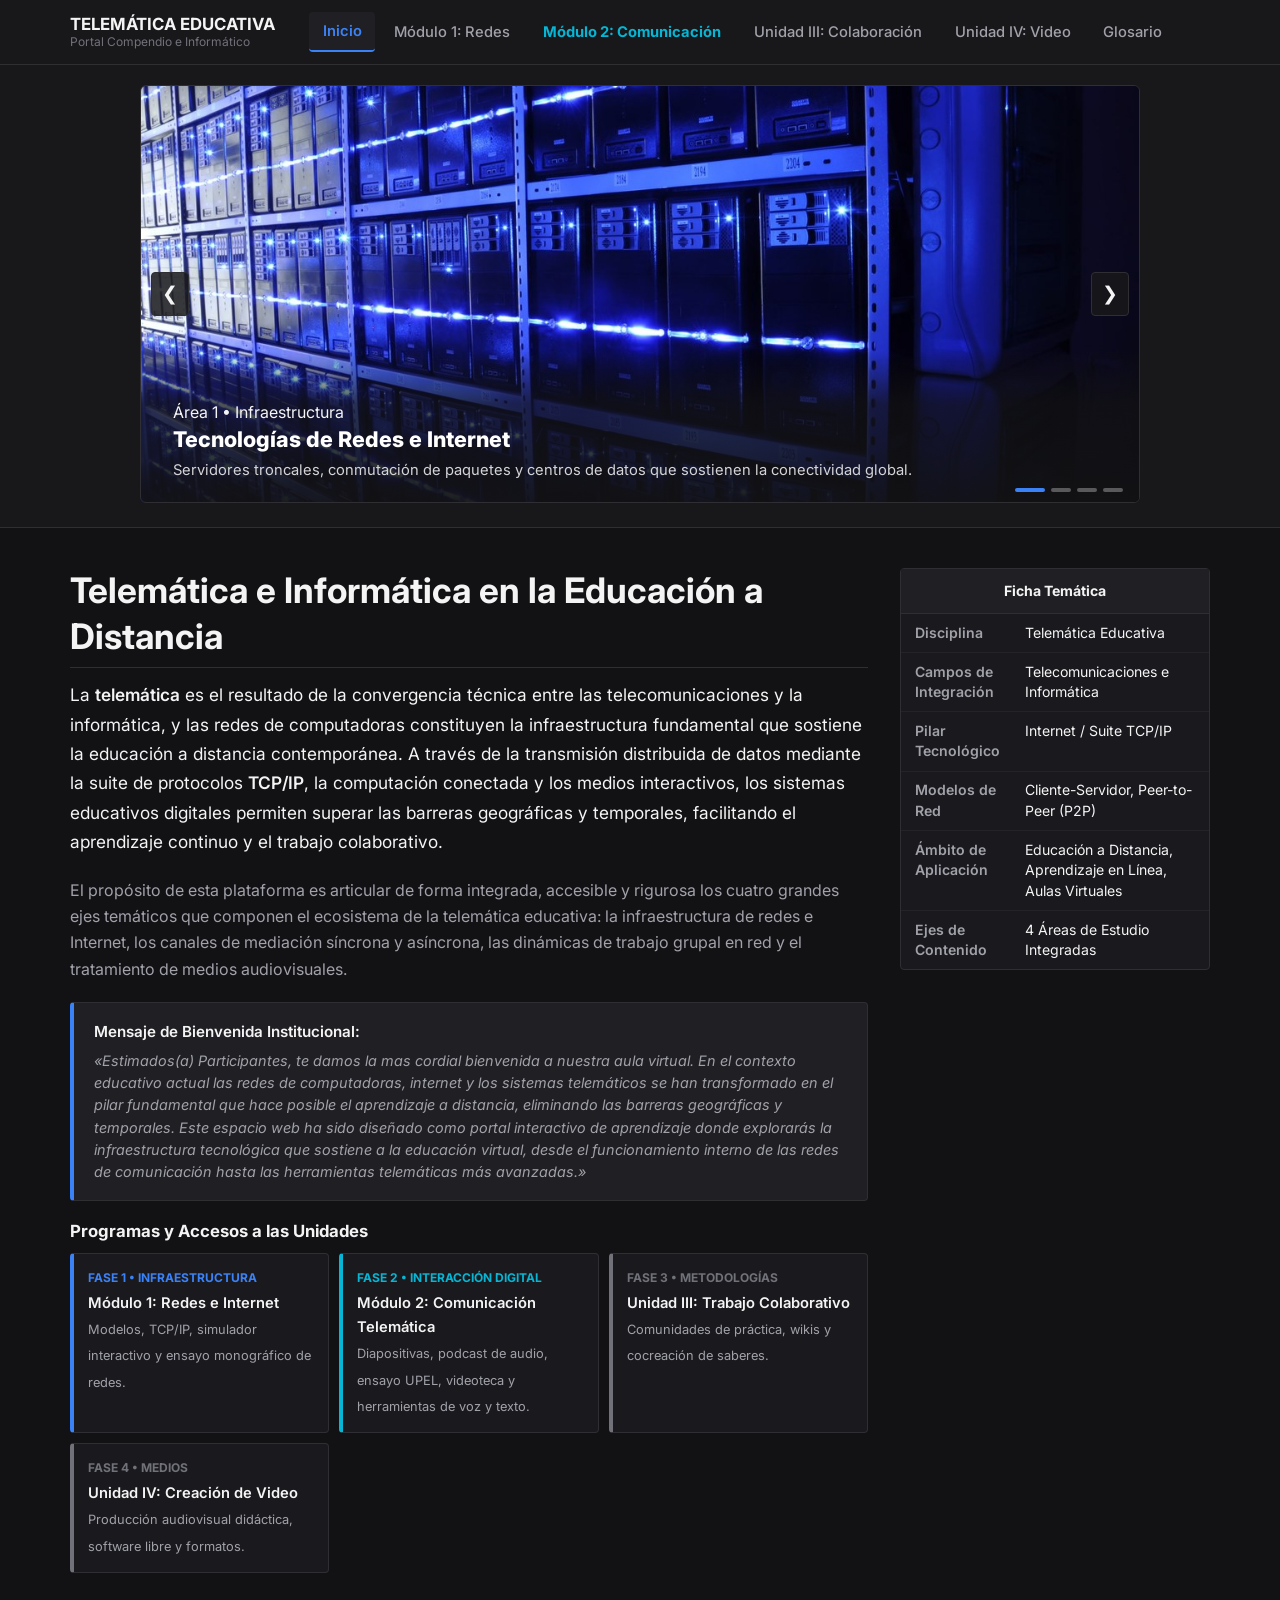
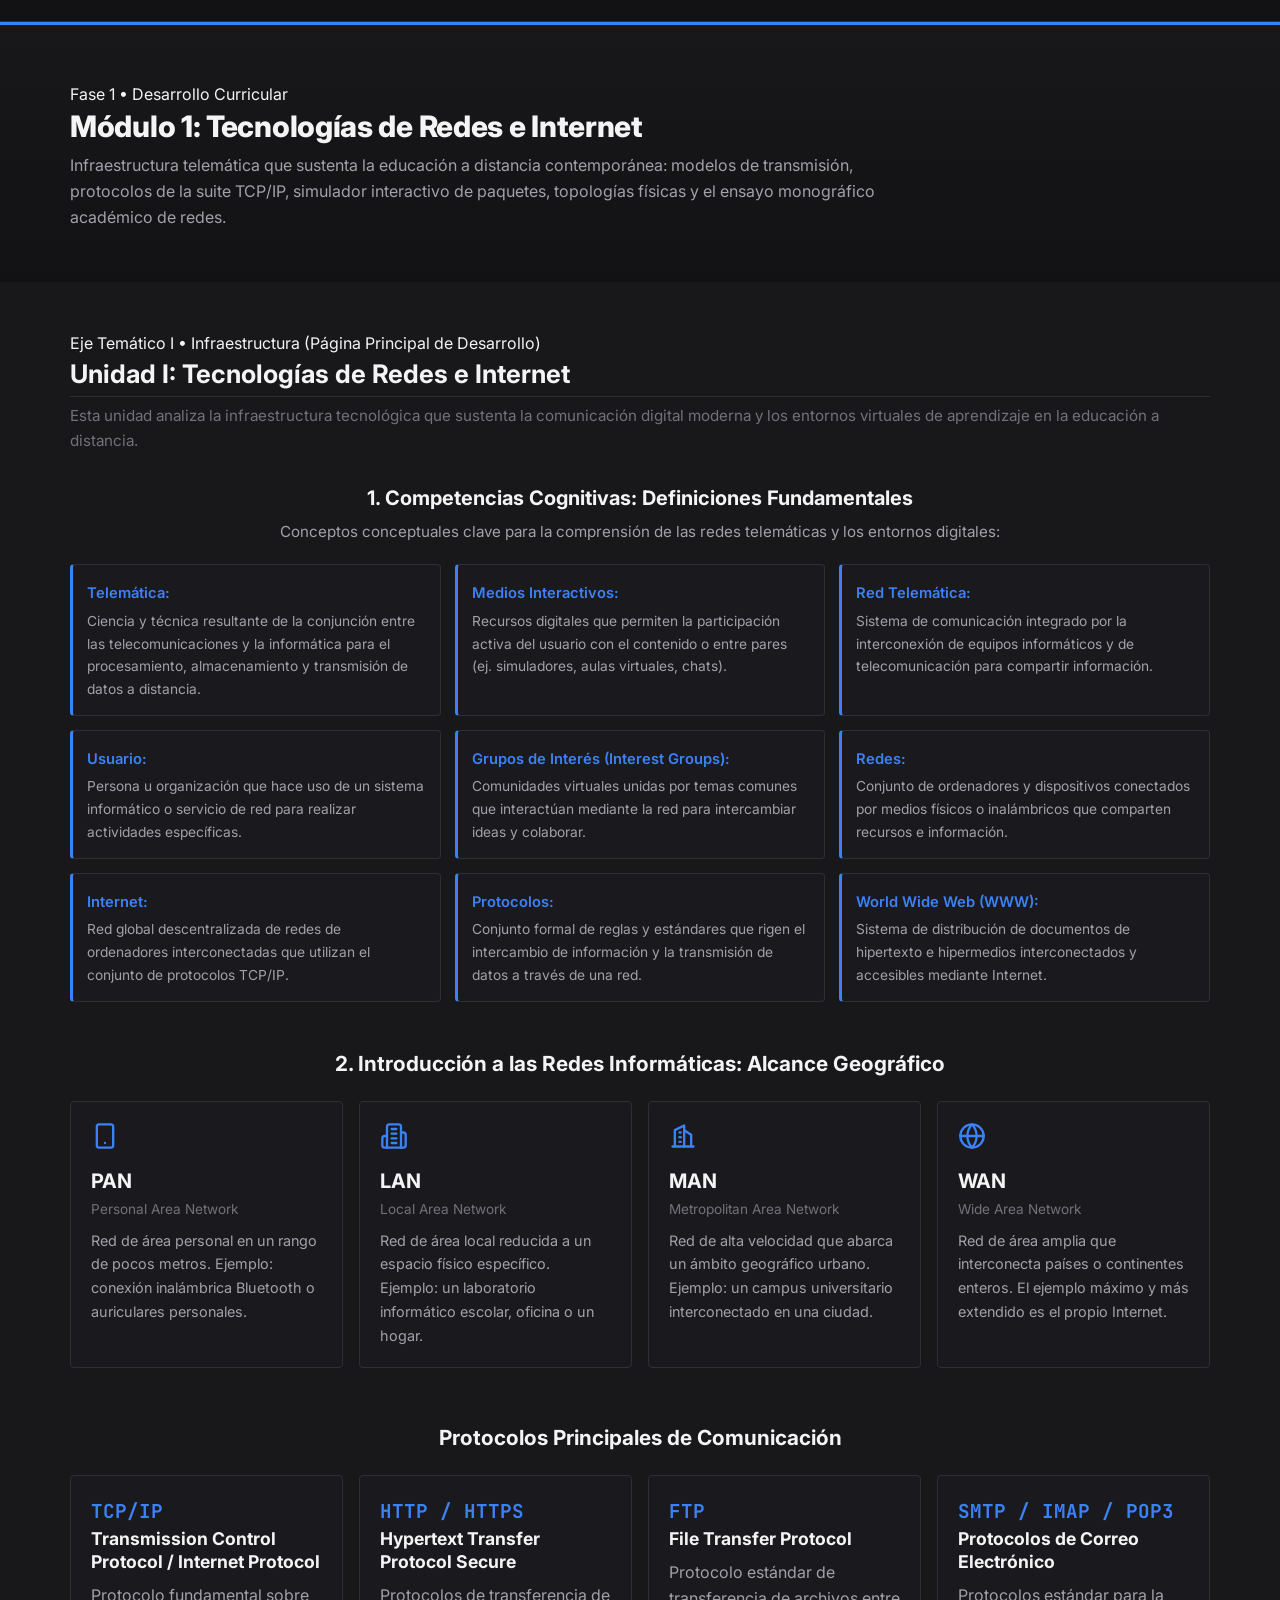
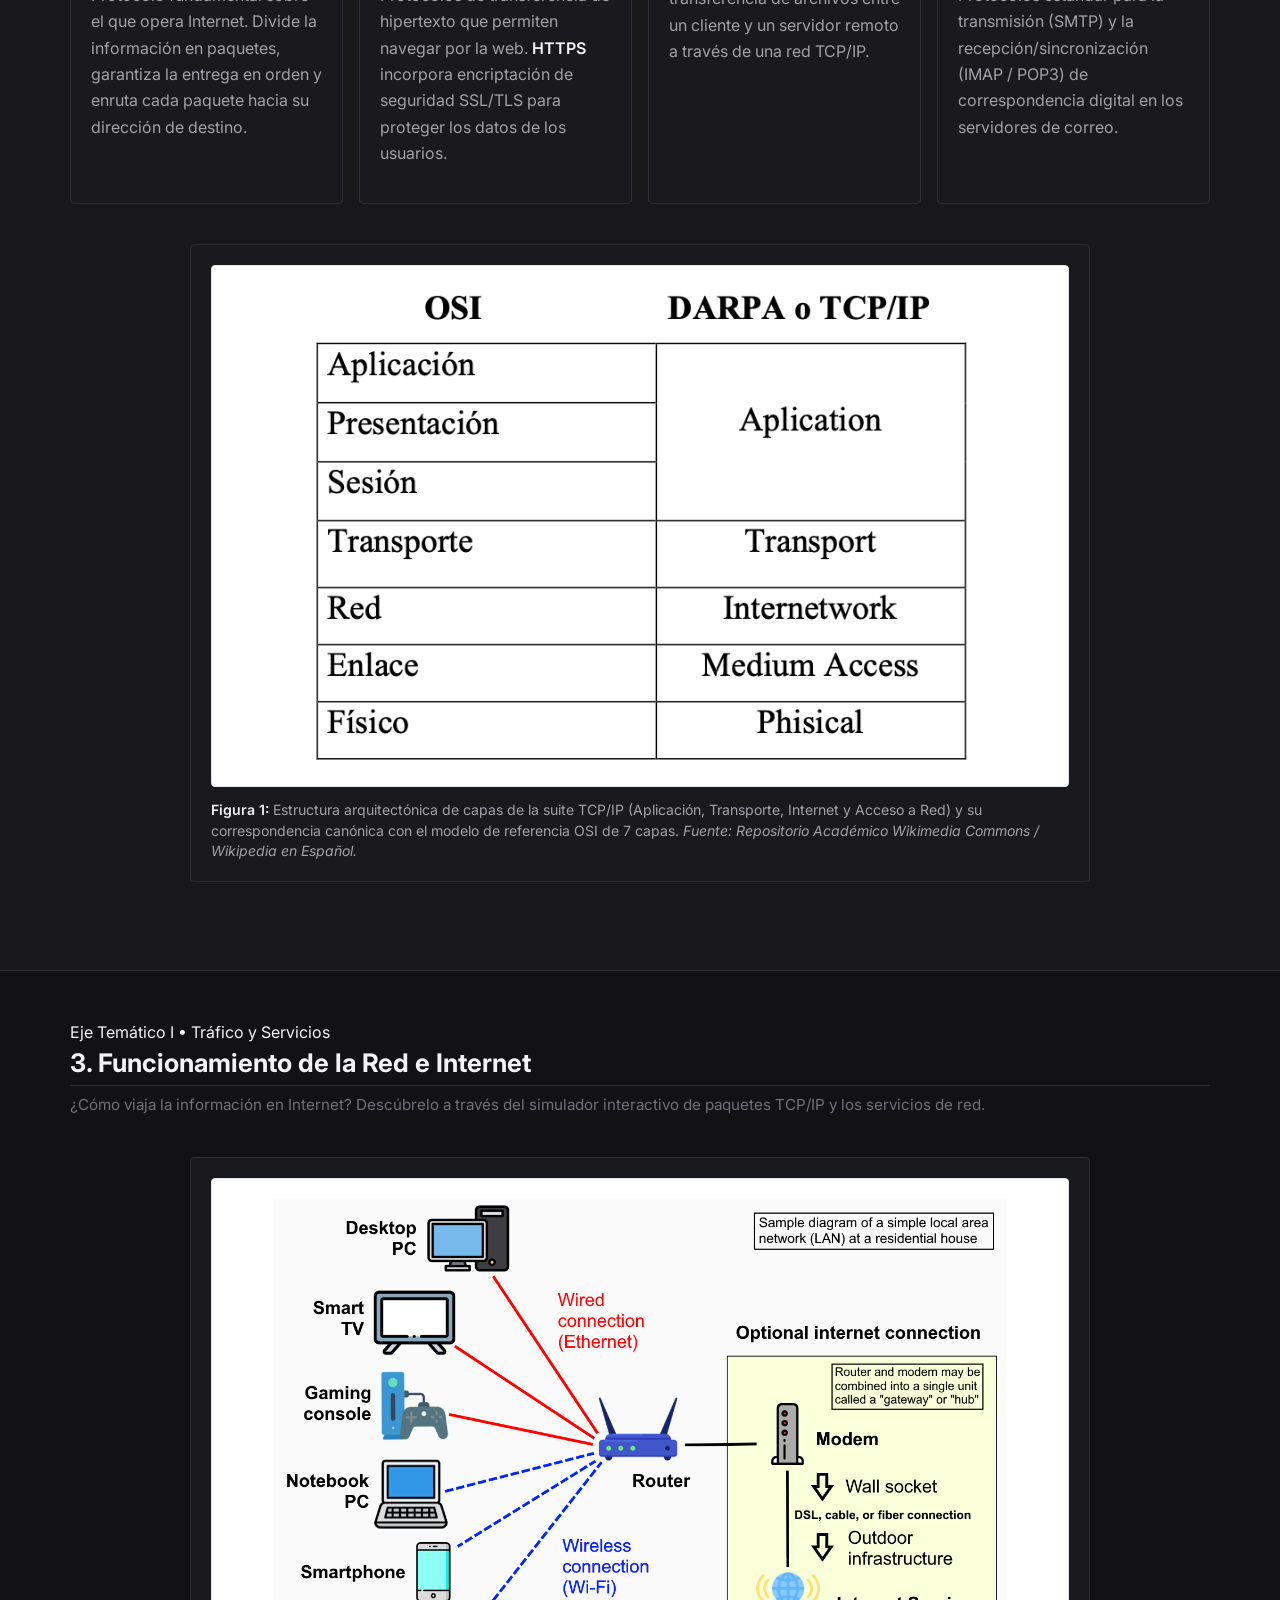
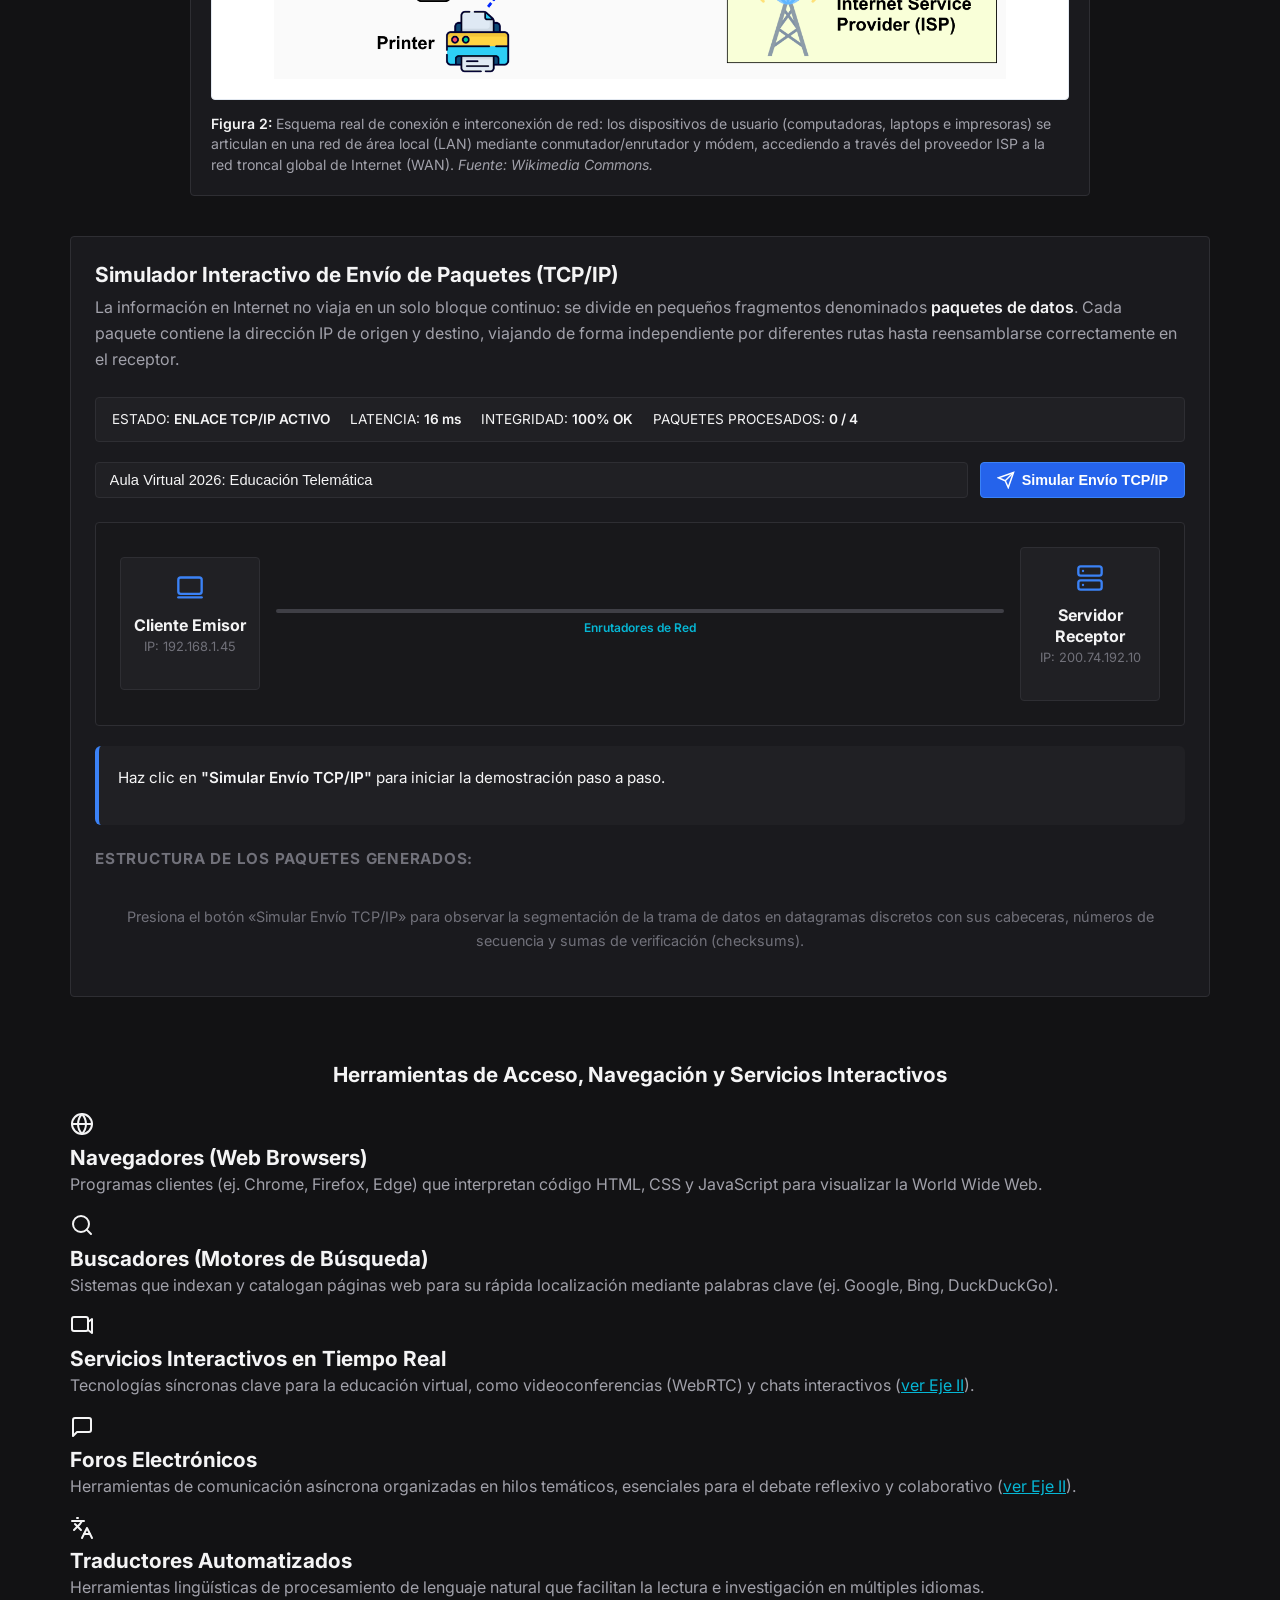
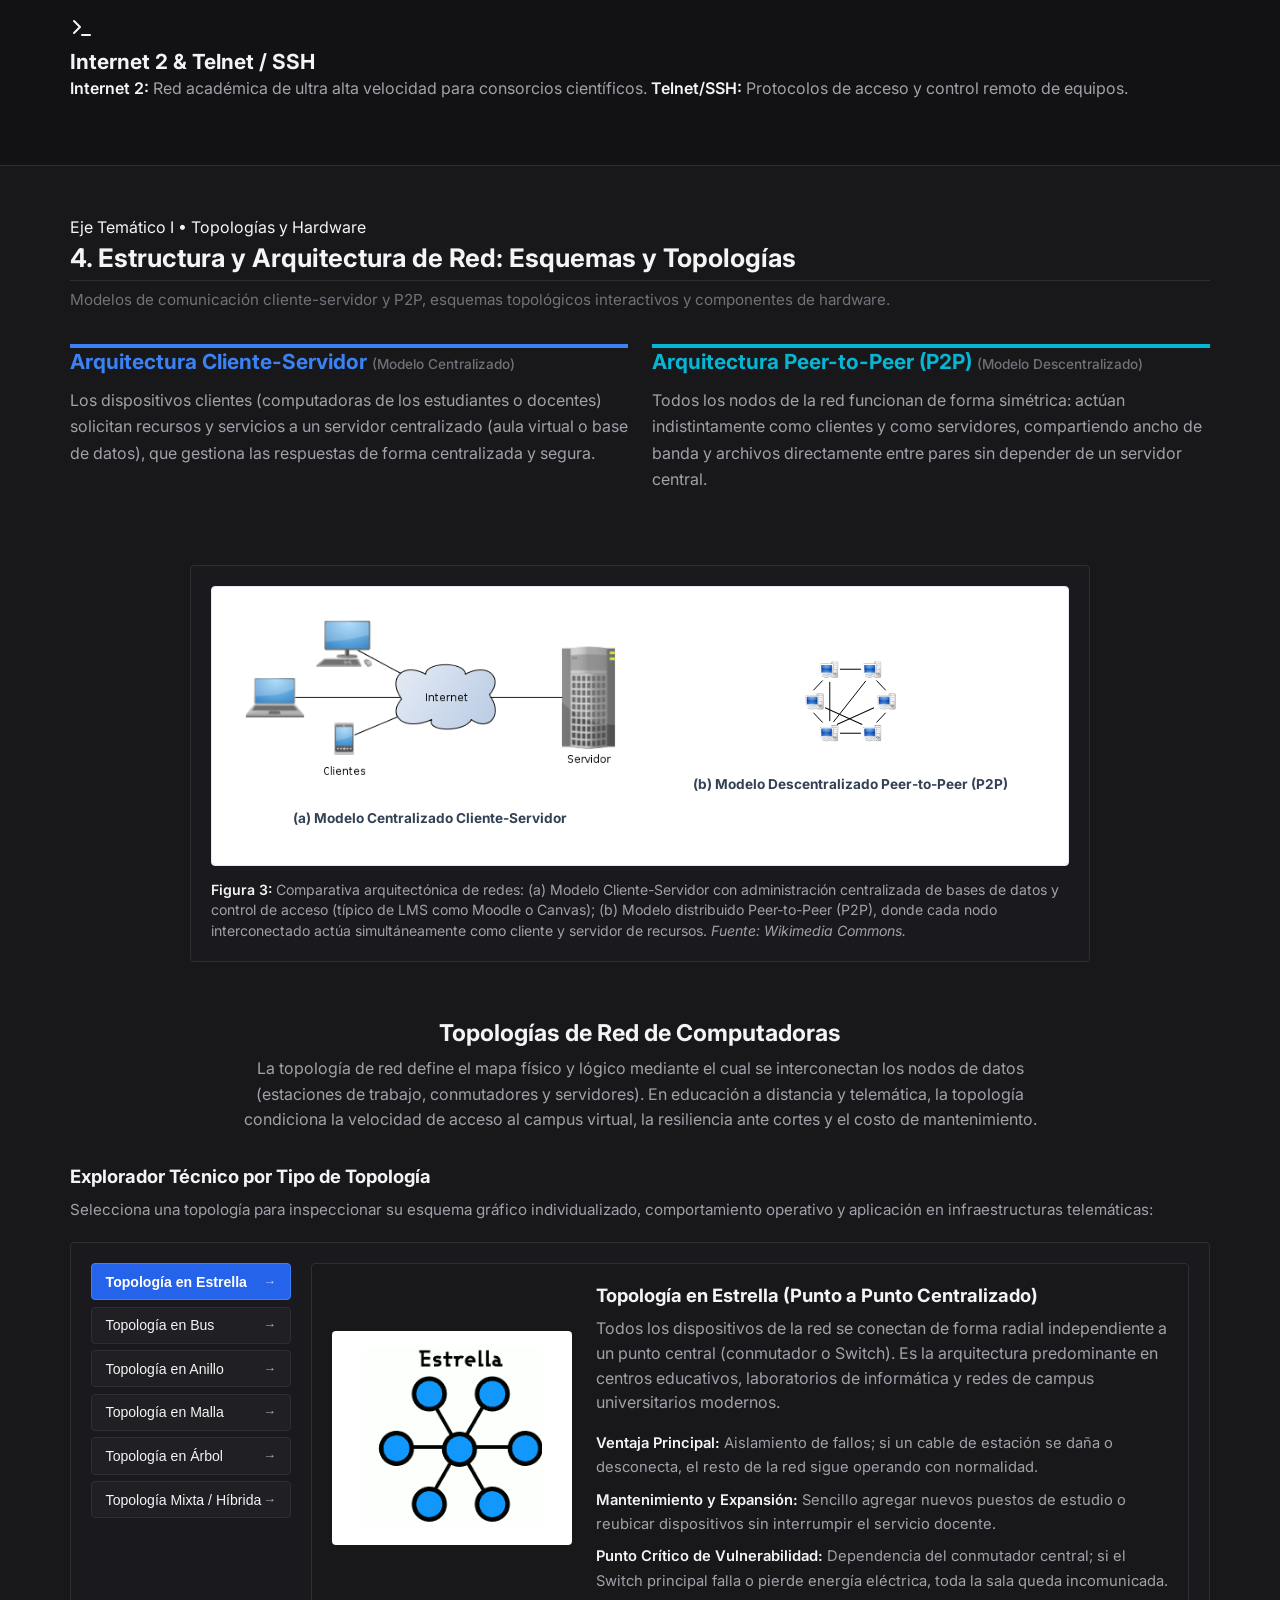
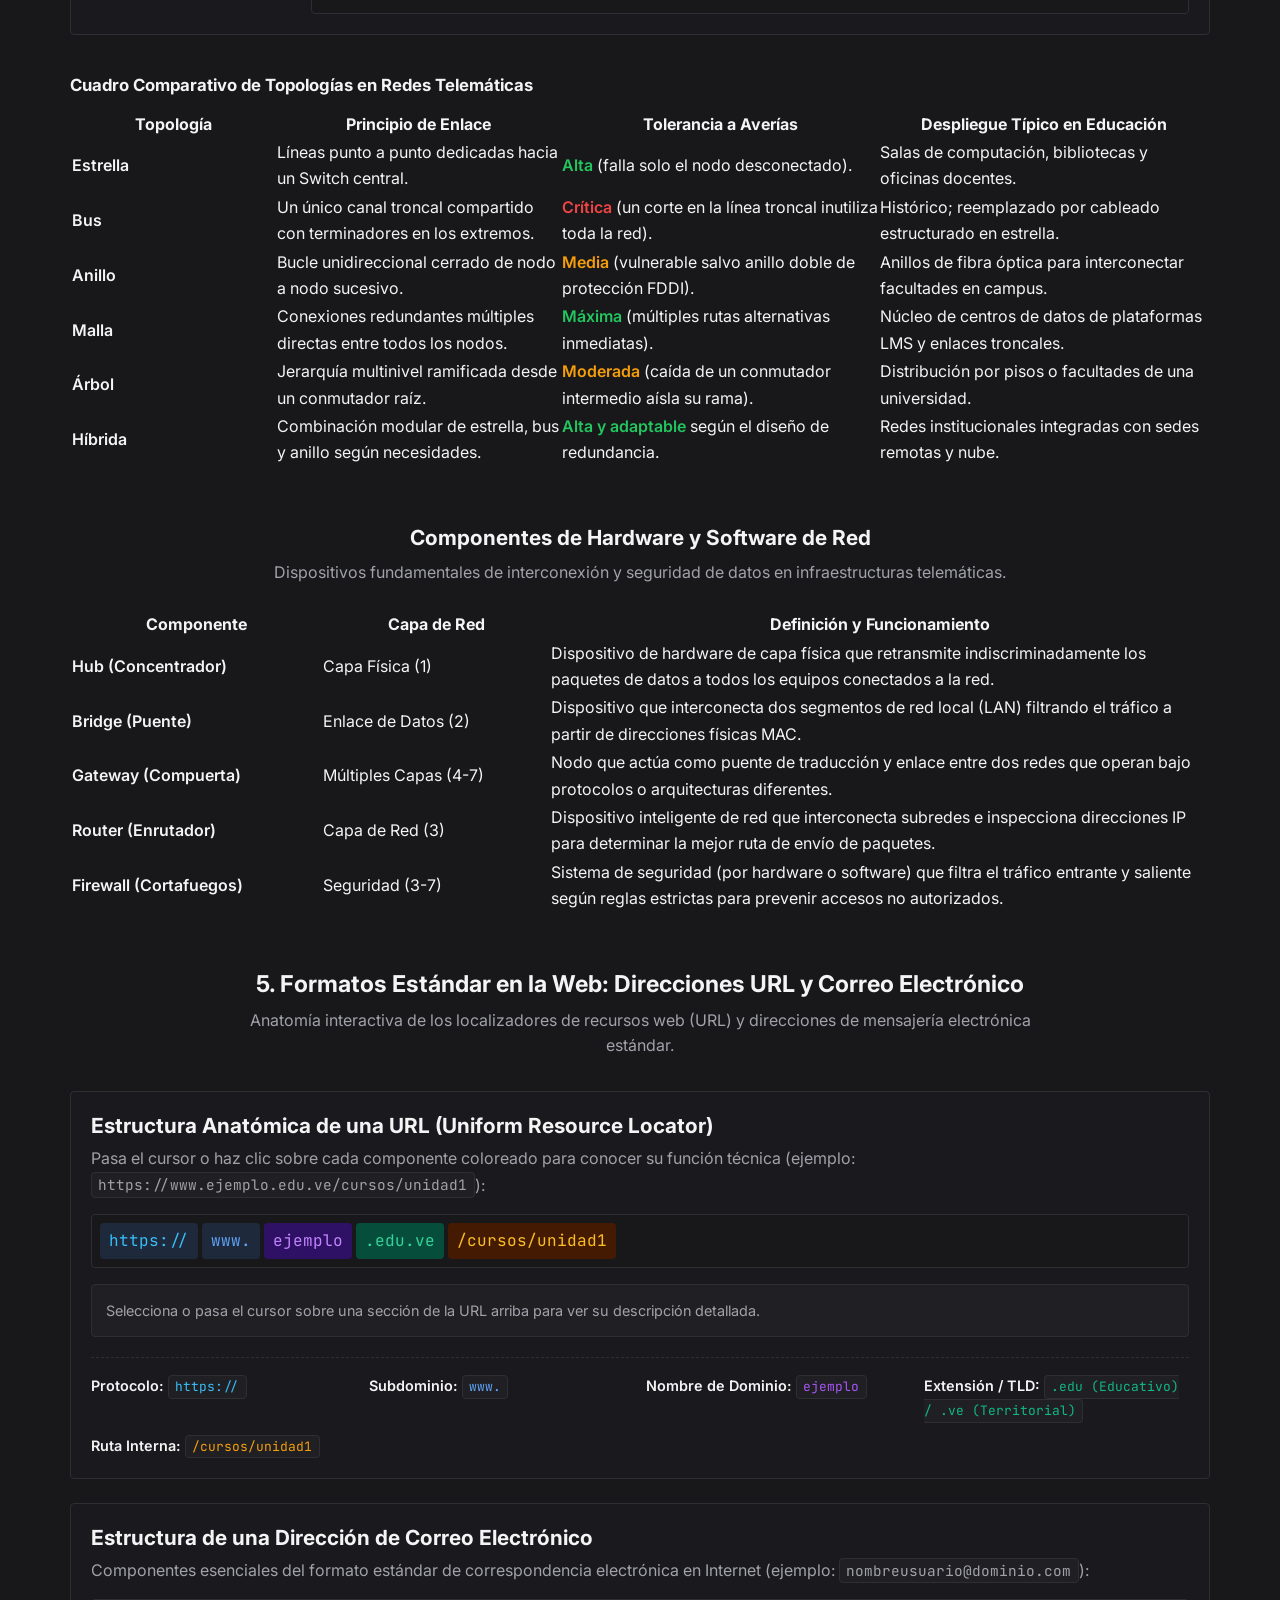
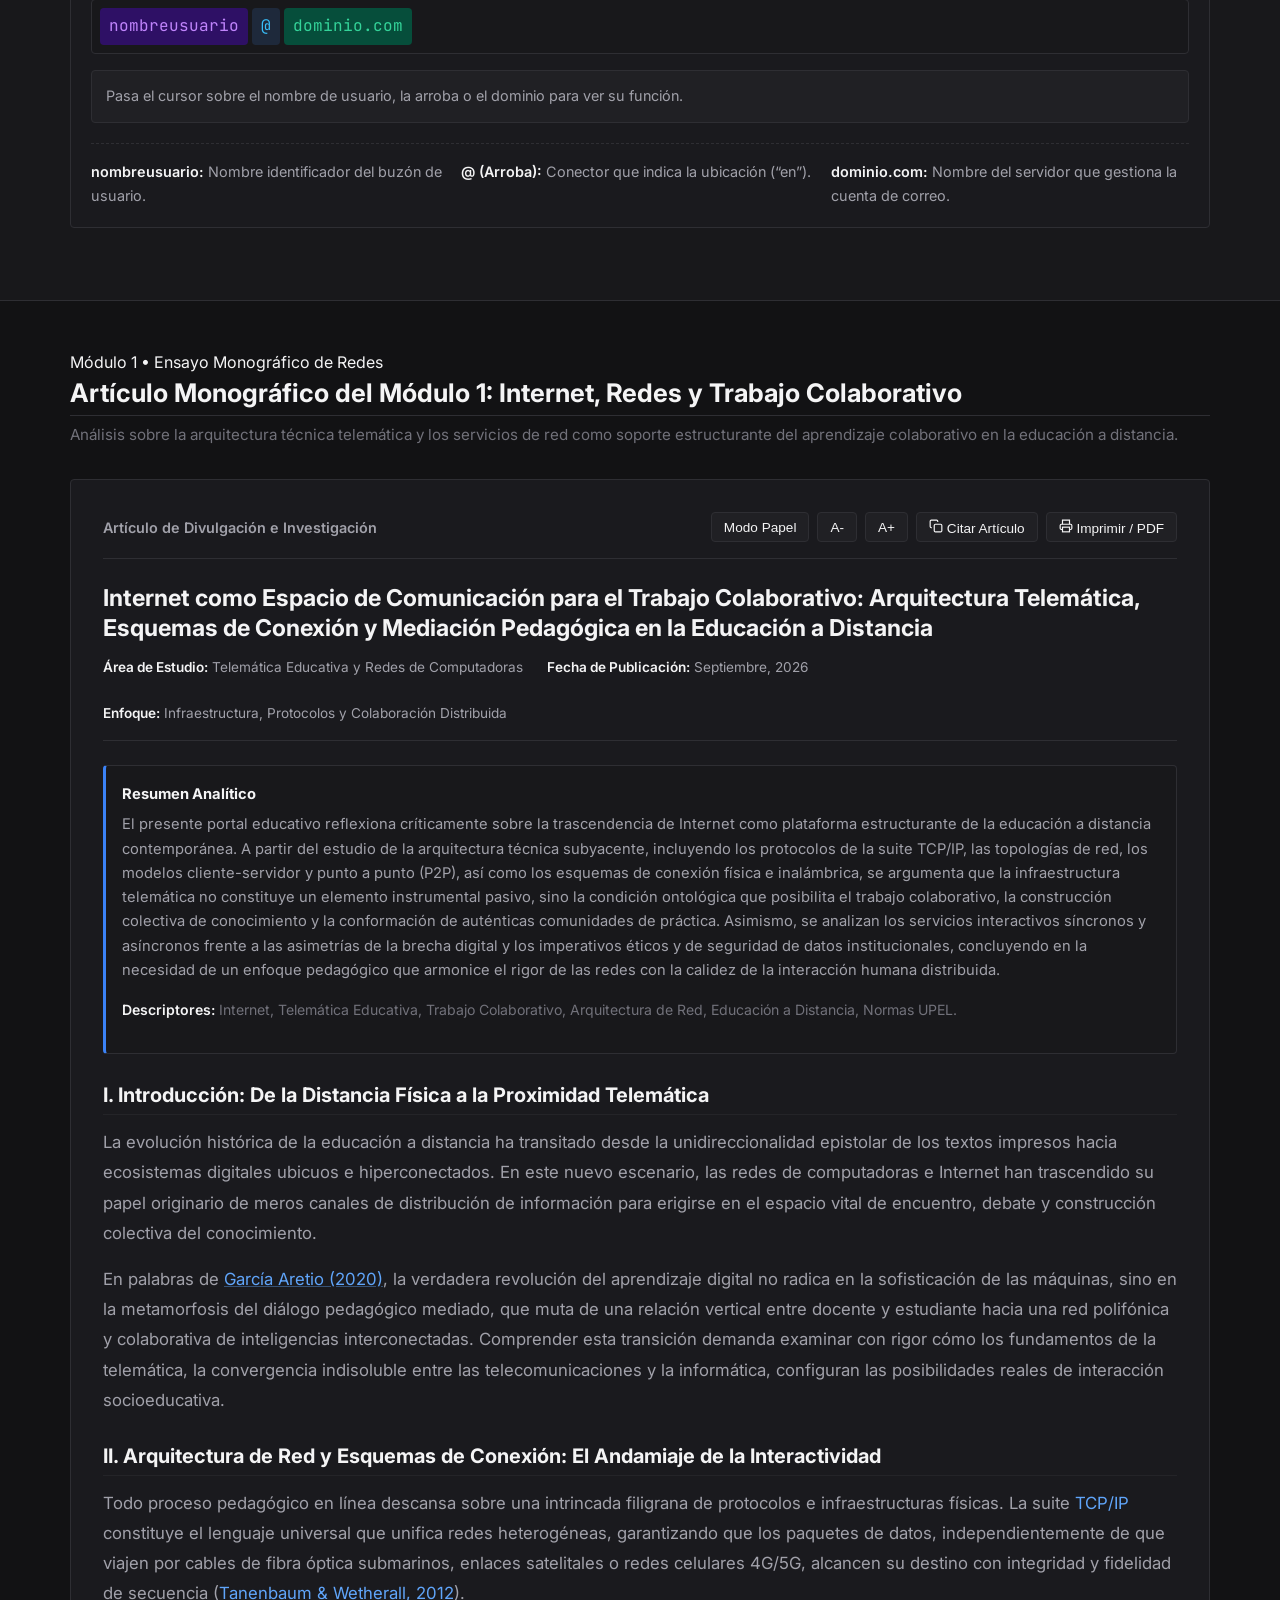
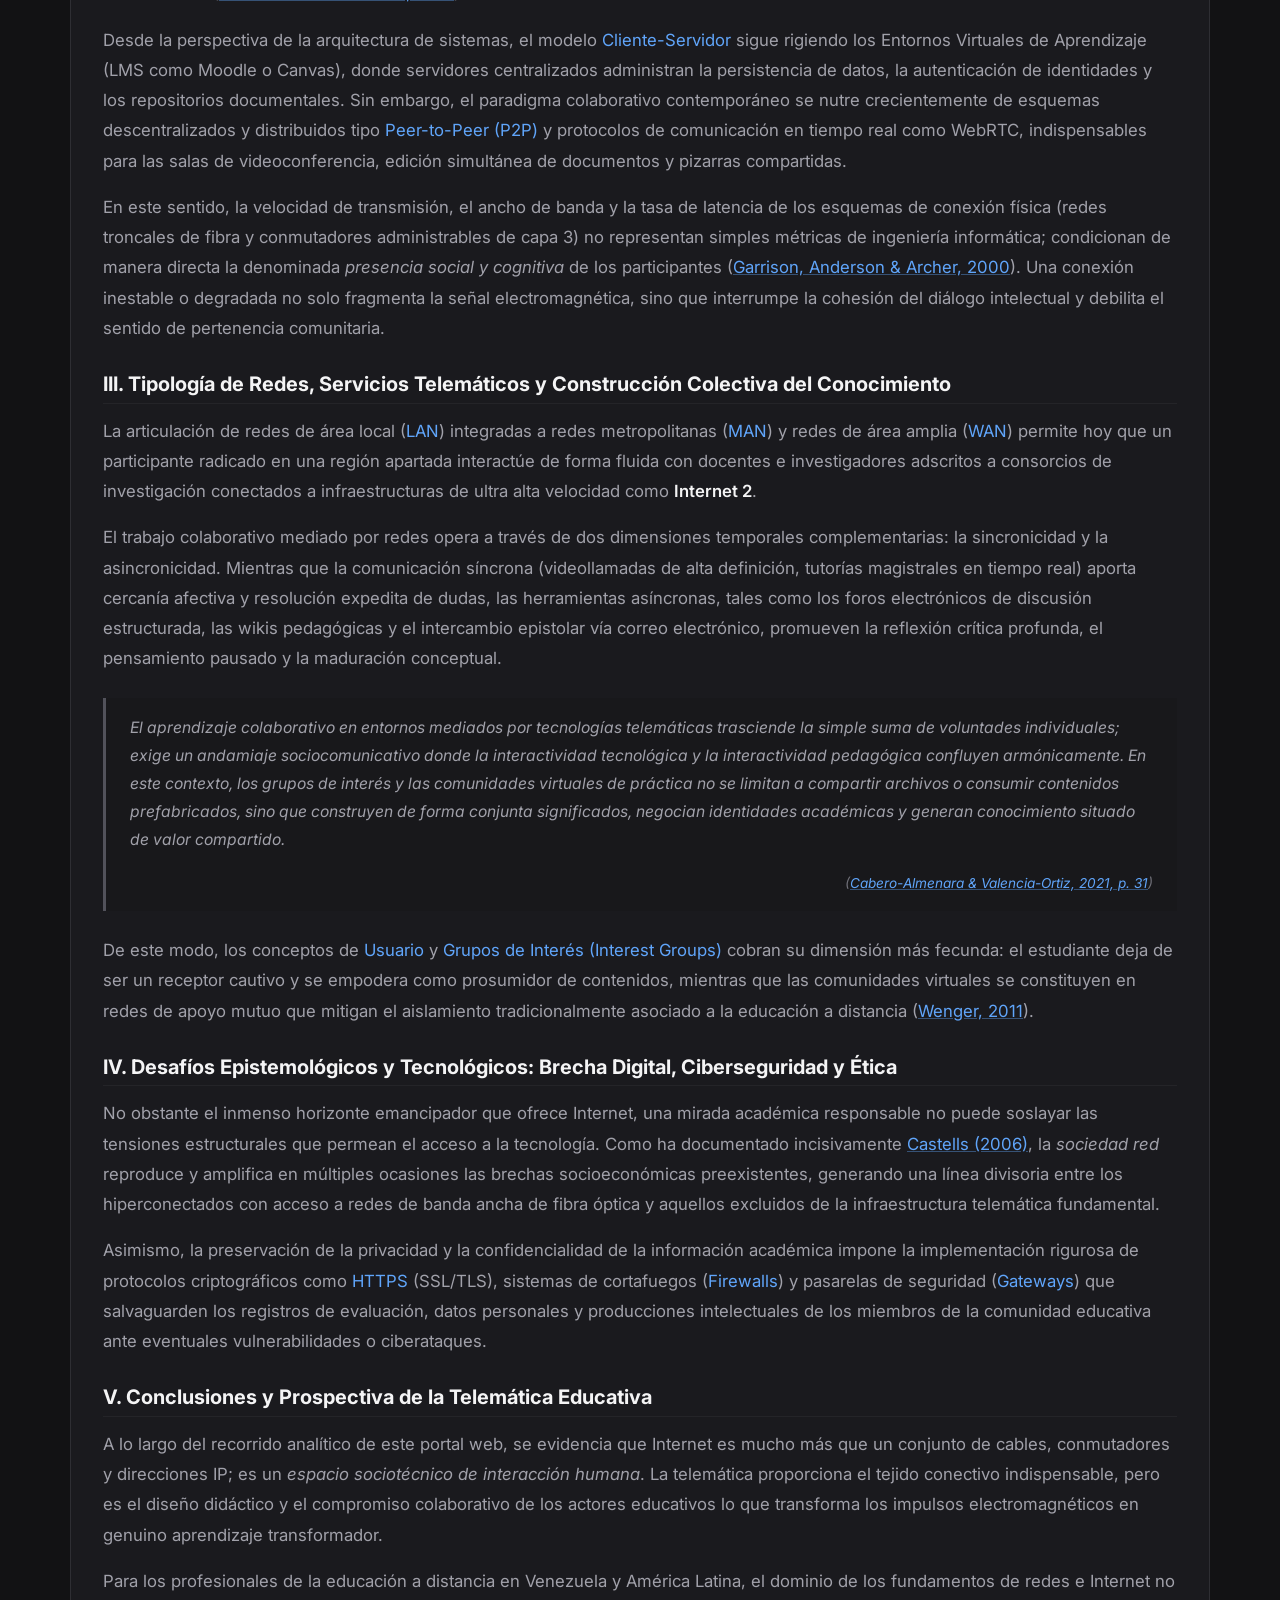
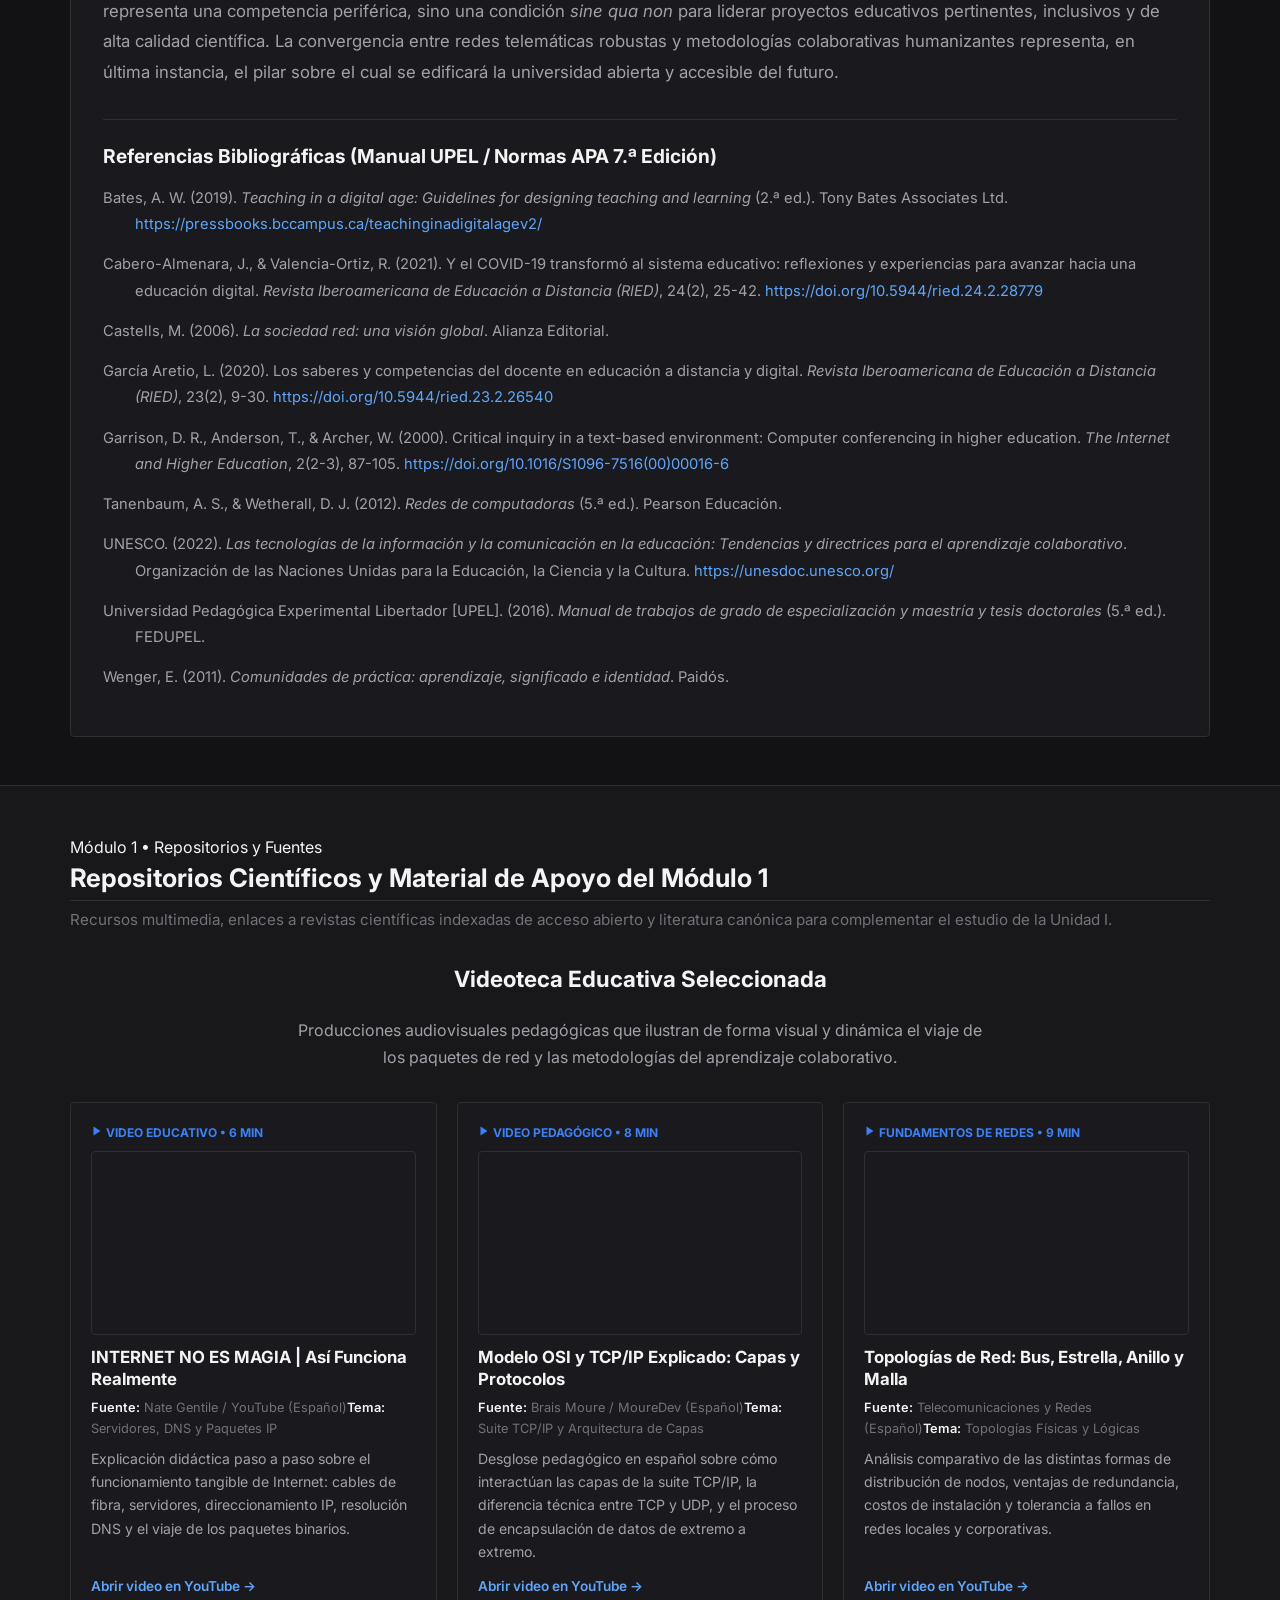
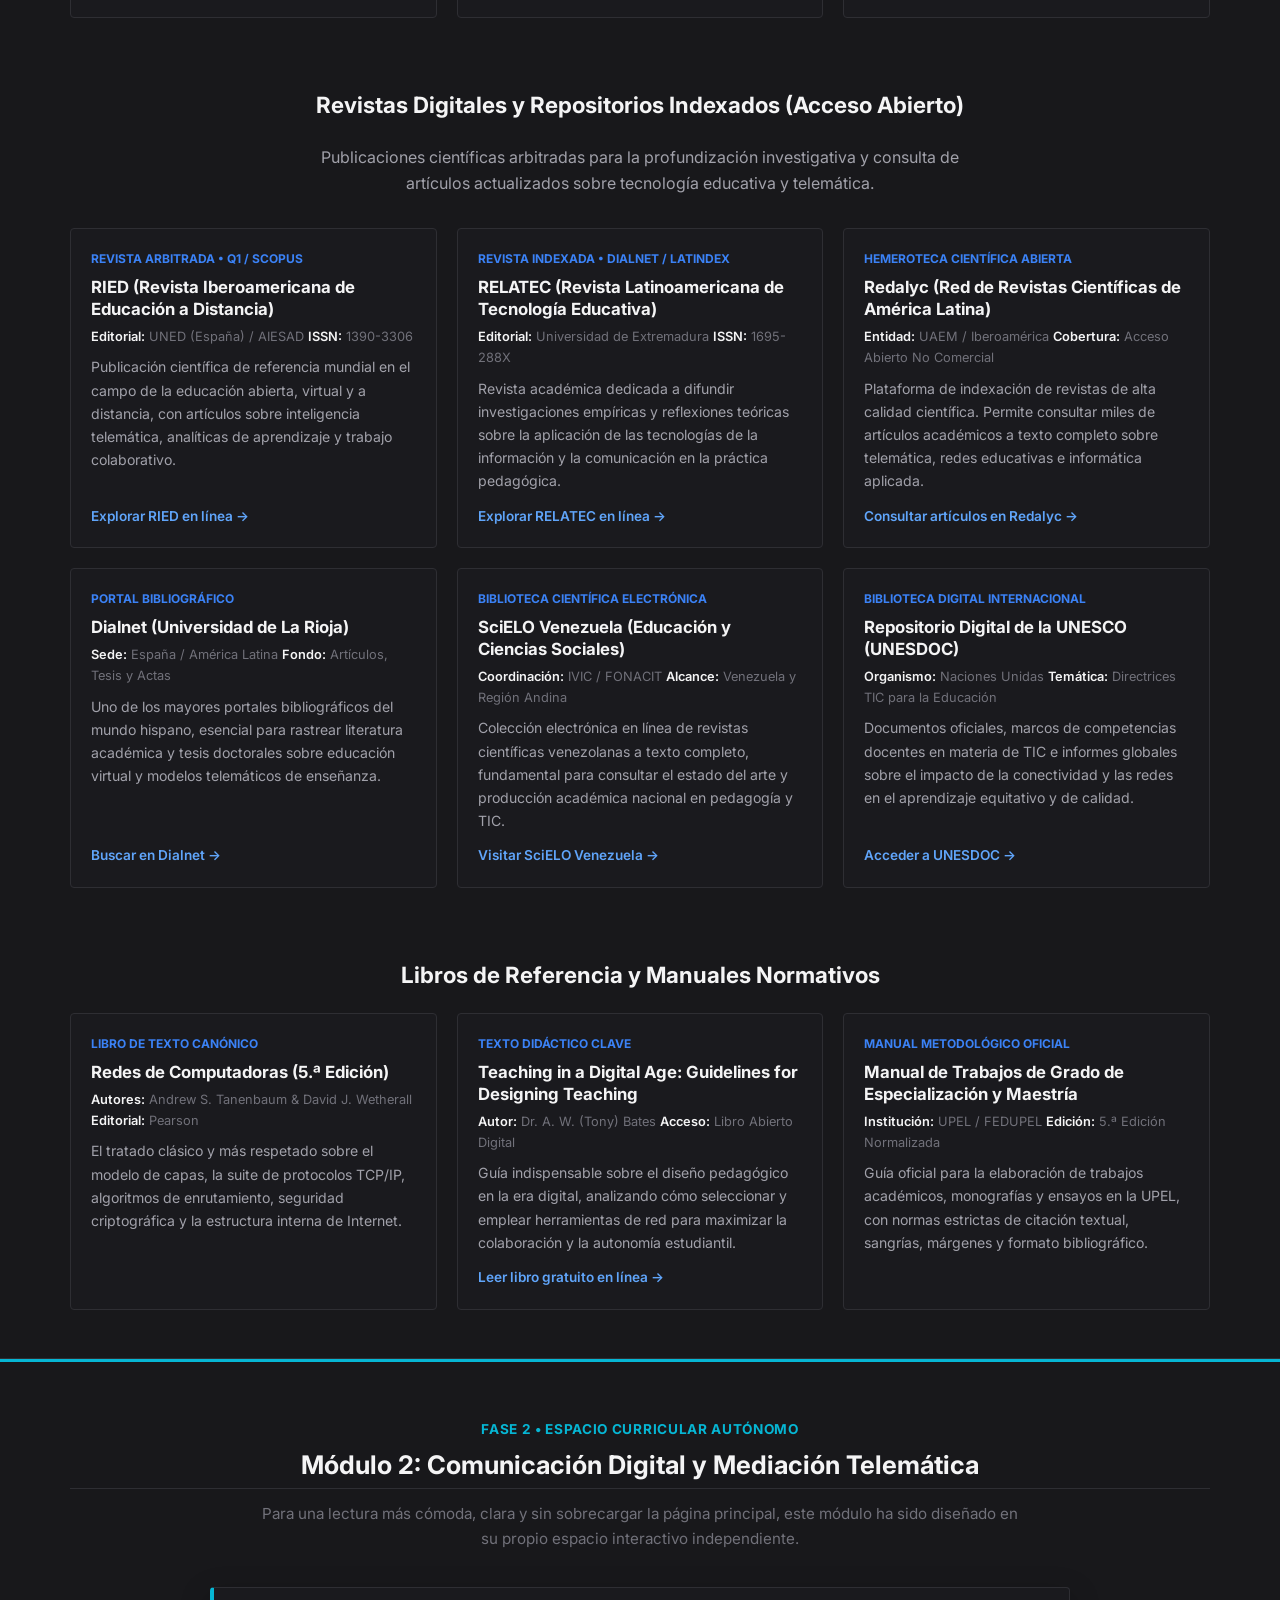
==== commit 460e66a4: "fix: navegar al espacio del Modulo 2 en la misma ventana de forma directa" ====
--- a/index.html
+++ b/index.html
@@ -28,7 +28,7 @@
 <ul class="nav-links">
 <li><a class="nav-link active" href="#inicio">Inicio</a></li>
 <li><a class="nav-link" href="#modulo1">Módulo 1: Redes</a></li>
-<li><a class="nav-link" href="unidad2.html" target="_blank" style="color: var(--accent); font-weight: 700;">Módulo 2 (Ventana ↗)</a></li>
+<li><a class="nav-link" href="unidad2.html" style="color: var(--accent); font-weight: 700;">Módulo 2: Comunicación</a></li>
 <li><a class="nav-link" href="#colaboracion">Unidad III: Colaboración</a></li>
 <li><a class="nav-link" href="#video">Unidad IV: Video</a></li>
 <li><a class="nav-link" href="#glosario">Glosario</a></li>
@@ -118,7 +118,7 @@
       <strong style="color: var(--text-primary); font-size: 0.92rem; display: block;">Módulo 1: Redes e Internet</strong>
       <span style="font-size: 0.8rem; color: var(--text-secondary);">Modelos, TCP/IP, simulador interactivo y ensayo monográfico de redes.</span>
     </a>
-    <a href="unidad2.html" target="_blank" class="wiki-card" style="padding: 0.85rem; text-decoration: none; border-left: 4px solid var(--accent); display: block; border-radius: var(--radius-sm);">
+    <a href="unidad2.html" class="wiki-card" style="padding: 0.85rem; text-decoration: none; border-left: 4px solid var(--accent); display: block; border-radius: var(--radius-sm);">
       <div style="font-size: 0.75rem; font-weight: 700; color: var(--accent); text-transform: uppercase; margin-bottom: 0.2rem;">Fase 2 • Interacción Digital</div>
       <strong style="color: var(--text-primary); font-size: 0.92rem; display: block;">Módulo 2: Comunicación Telemática</strong>
       <span style="font-size: 0.8rem; color: var(--text-secondary);">Diapositivas, podcast de audio, ensayo UPEL, videoteca y herramientas de voz y texto.</span>
@@ -1207,18 +1207,14 @@
 <div class="wiki-card" style="padding: 2.5rem; text-align: center; border-left: 4px solid var(--accent); max-width: 860px; margin: 0 auto; box-shadow: 0 10px 30px rgba(0,0,0,0.25);">
 <div style="font-size: 2.2rem; margin-bottom: 0.75rem;" aria-hidden="true">🌐 🎙️ 📄</div>
 <h3 style="color: var(--text-primary); font-size: 1.35rem; margin-bottom: 0.75rem;">
-Entorno Dedicado de la Unidad II
+Espacio Académico del Módulo 2
 </h3>
 <p style="color: var(--text-secondary); font-size: 0.95rem; line-height: 1.65; max-width: 720px; margin: 0 auto 1.75rem auto;">
-Incluye la presentación conceptual interactiva en diapositivas con imágenes ilustrativas, el podcast pedagógico de audio en español con transcripción completa, el ensayo académico formal bajo normas UPEL / APA 7.ª edición, la videoteca con YouTube y la matriz técnica de comunicación sincrónica y asincrónica.
+Accede al espacio temático que reúne la presentación conceptual interactiva en diapositivas con imágenes ilustrativas, el podcast pedagógico de audio en español con transcripción completa, el ensayo académico formal bajo normas UPEL / APA 7.ª edición, la videoteca con YouTube y la matriz técnica de comunicación sincrónica y asincrónica.
 </p>
 <div style="display: flex; gap: 1rem; justify-content: center; flex-wrap: wrap;">
-<a href="unidad2.html" target="_blank" class="btn btn-primary" style="padding: 0.85rem 1.8rem; font-size: 1rem; font-weight: 700; display: inline-flex; align-items: center; gap: 0.5rem; background: var(--accent); border-color: var(--accent); color: #000000; text-decoration: none; border-radius: var(--radius-sm);">
-<span>Abrir Módulo 2 en Nueva Ventana</span>
-<span>↗</span>
-</a>
-<a href="unidad2.html" class="btn" style="padding: 0.85rem 1.5rem; font-size: 1rem; font-weight: 600; display: inline-flex; align-items: center; gap: 0.5rem; background: var(--bg-tertiary); color: var(--text-primary); border: 1px solid var(--border-color); text-decoration: none; border-radius: var(--radius-sm);">
-<span>Ver en la misma pestaña</span>
+<a href="unidad2.html" class="btn btn-primary" style="padding: 0.85rem 2rem; font-size: 1rem; font-weight: 700; display: inline-flex; align-items: center; gap: 0.5rem; background: var(--accent); border-color: var(--accent); color: #000000; text-decoration: none; border-radius: var(--radius-sm);">
+<span>Ingresar al Módulo 2</span>
 <span>&rarr;</span>
 </a>
 </div>
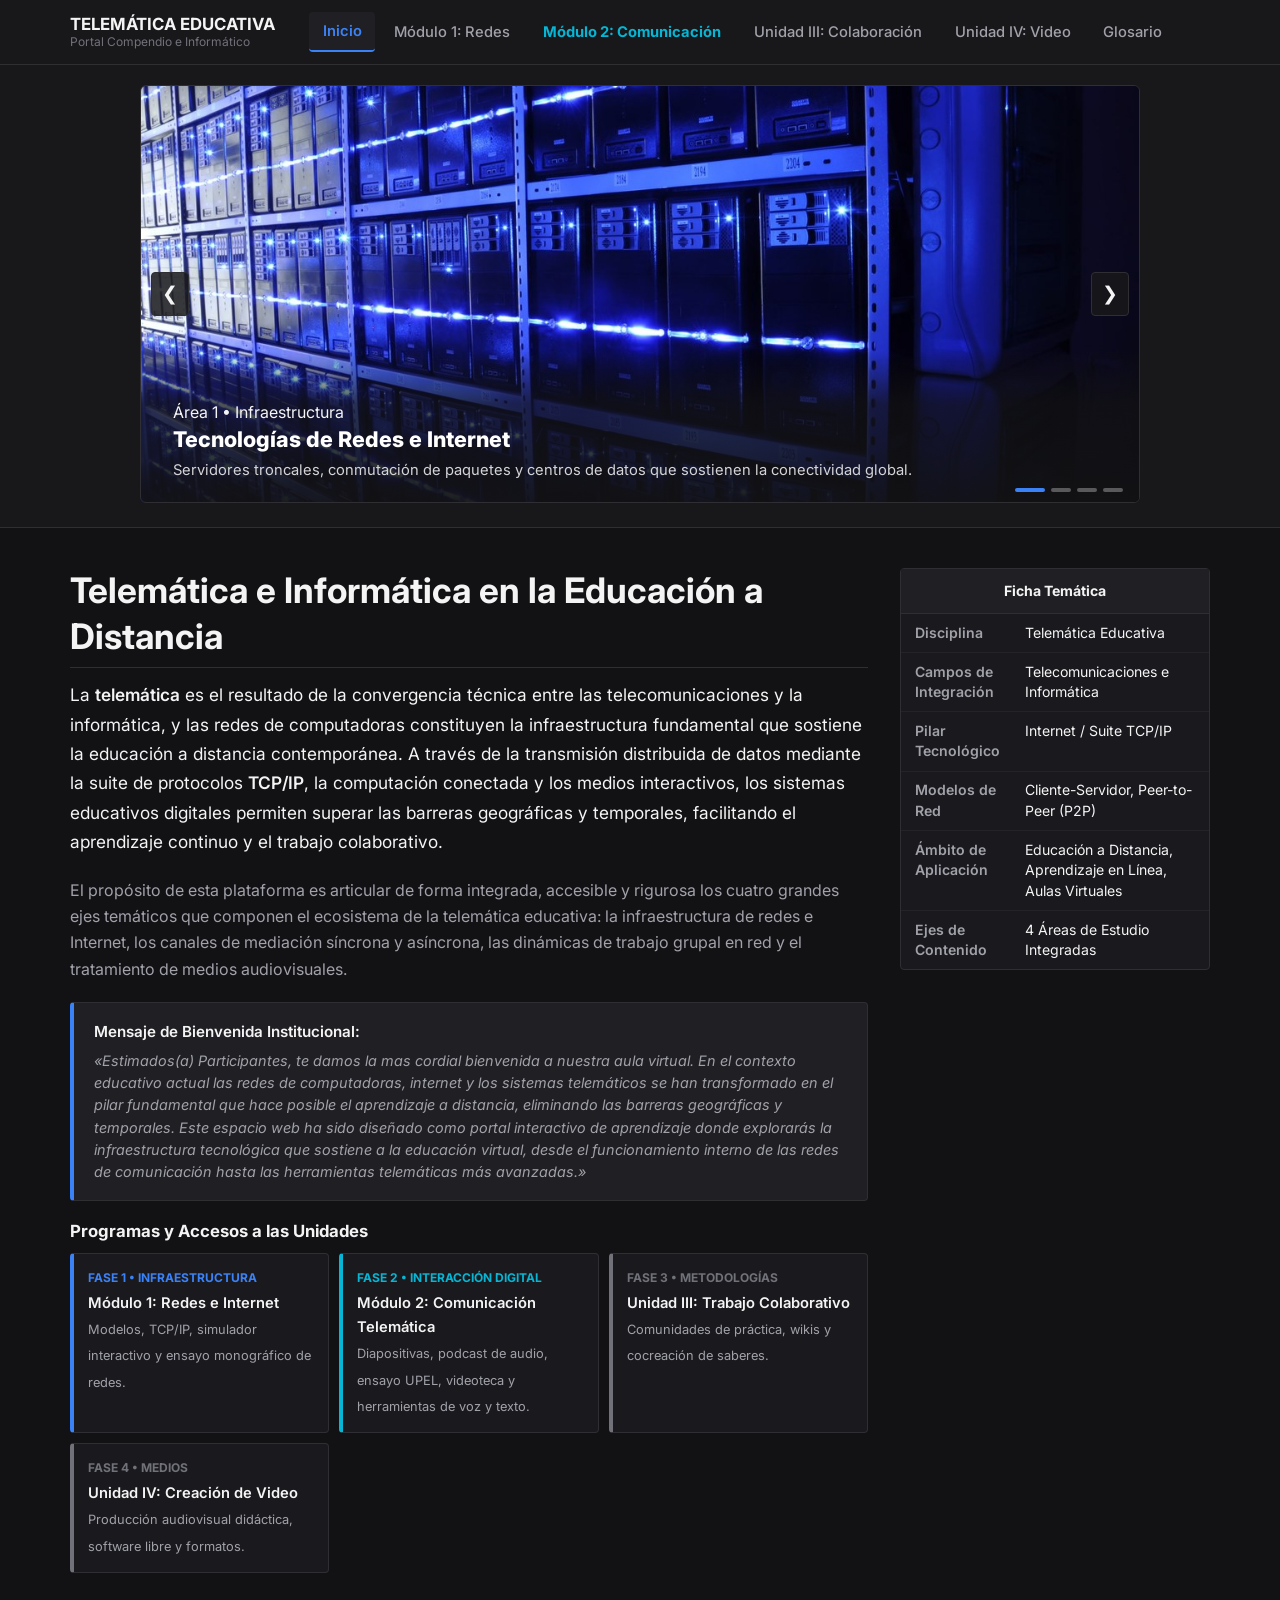
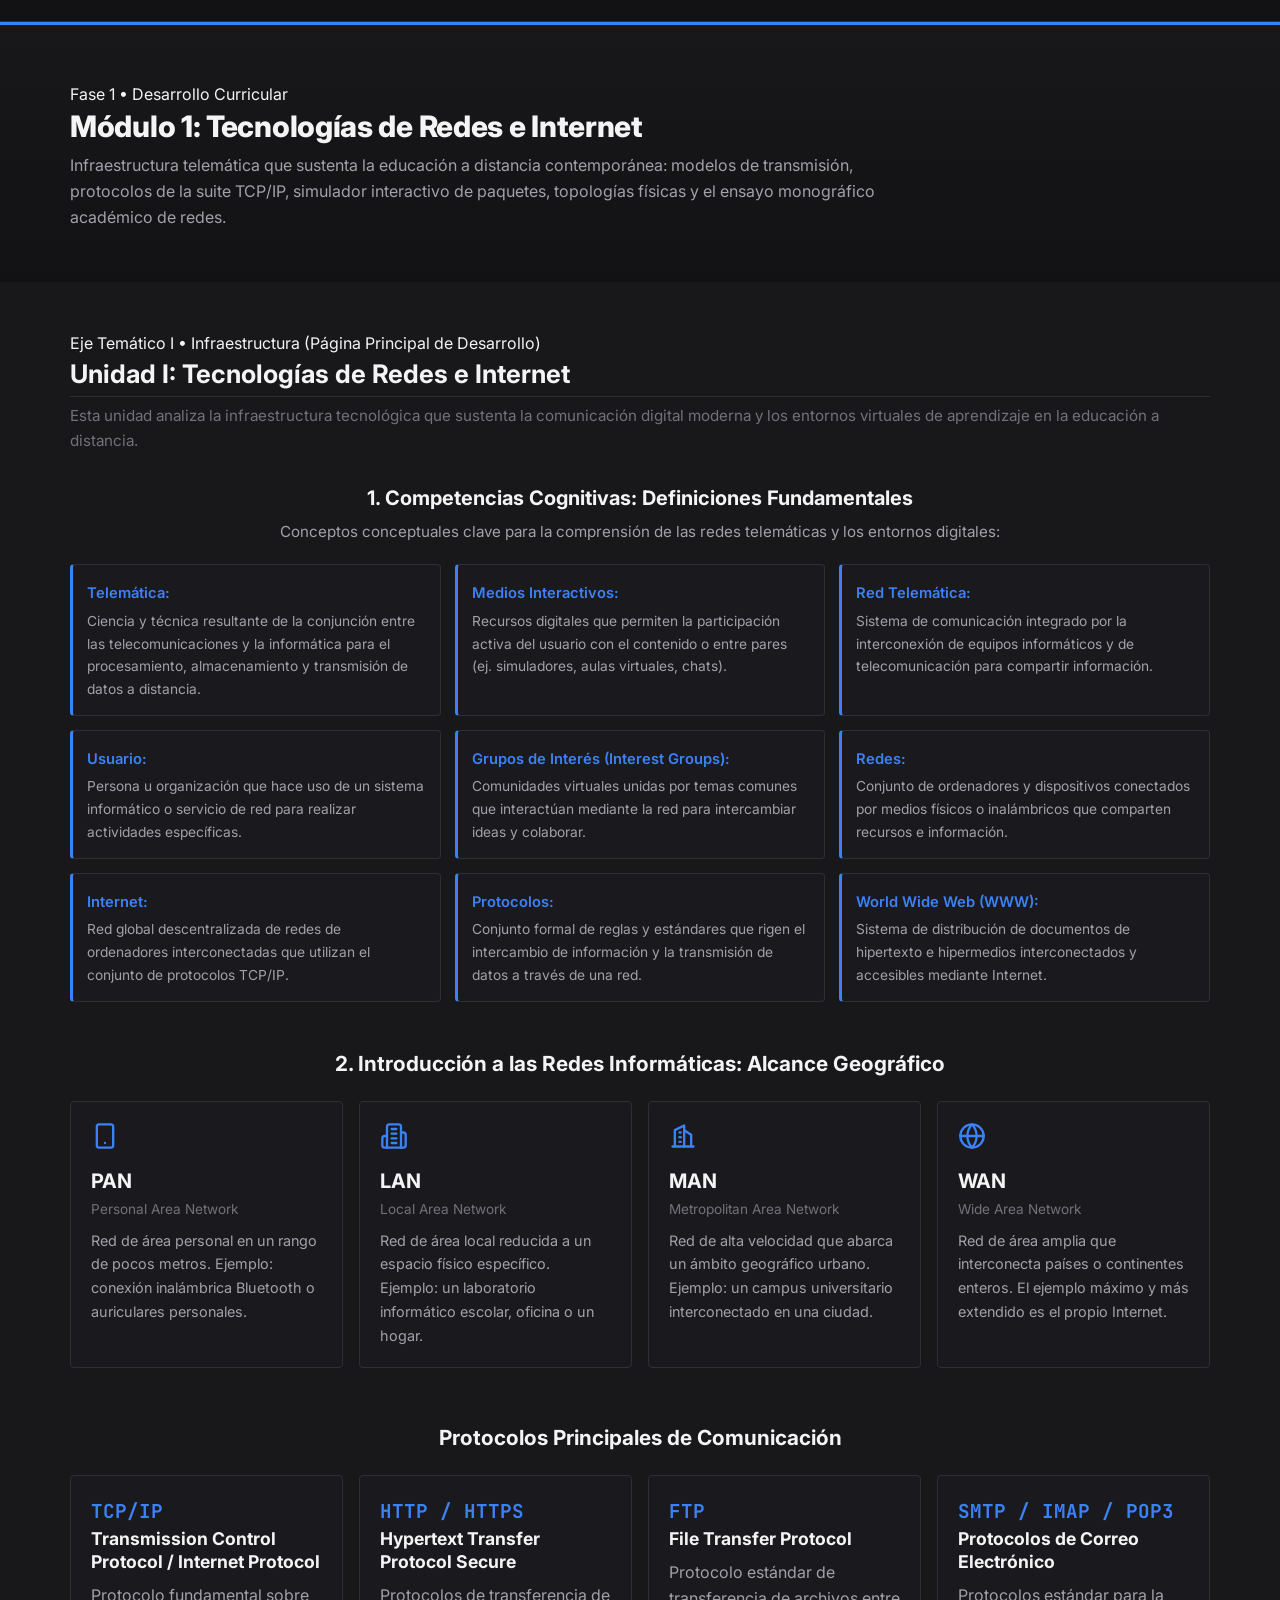
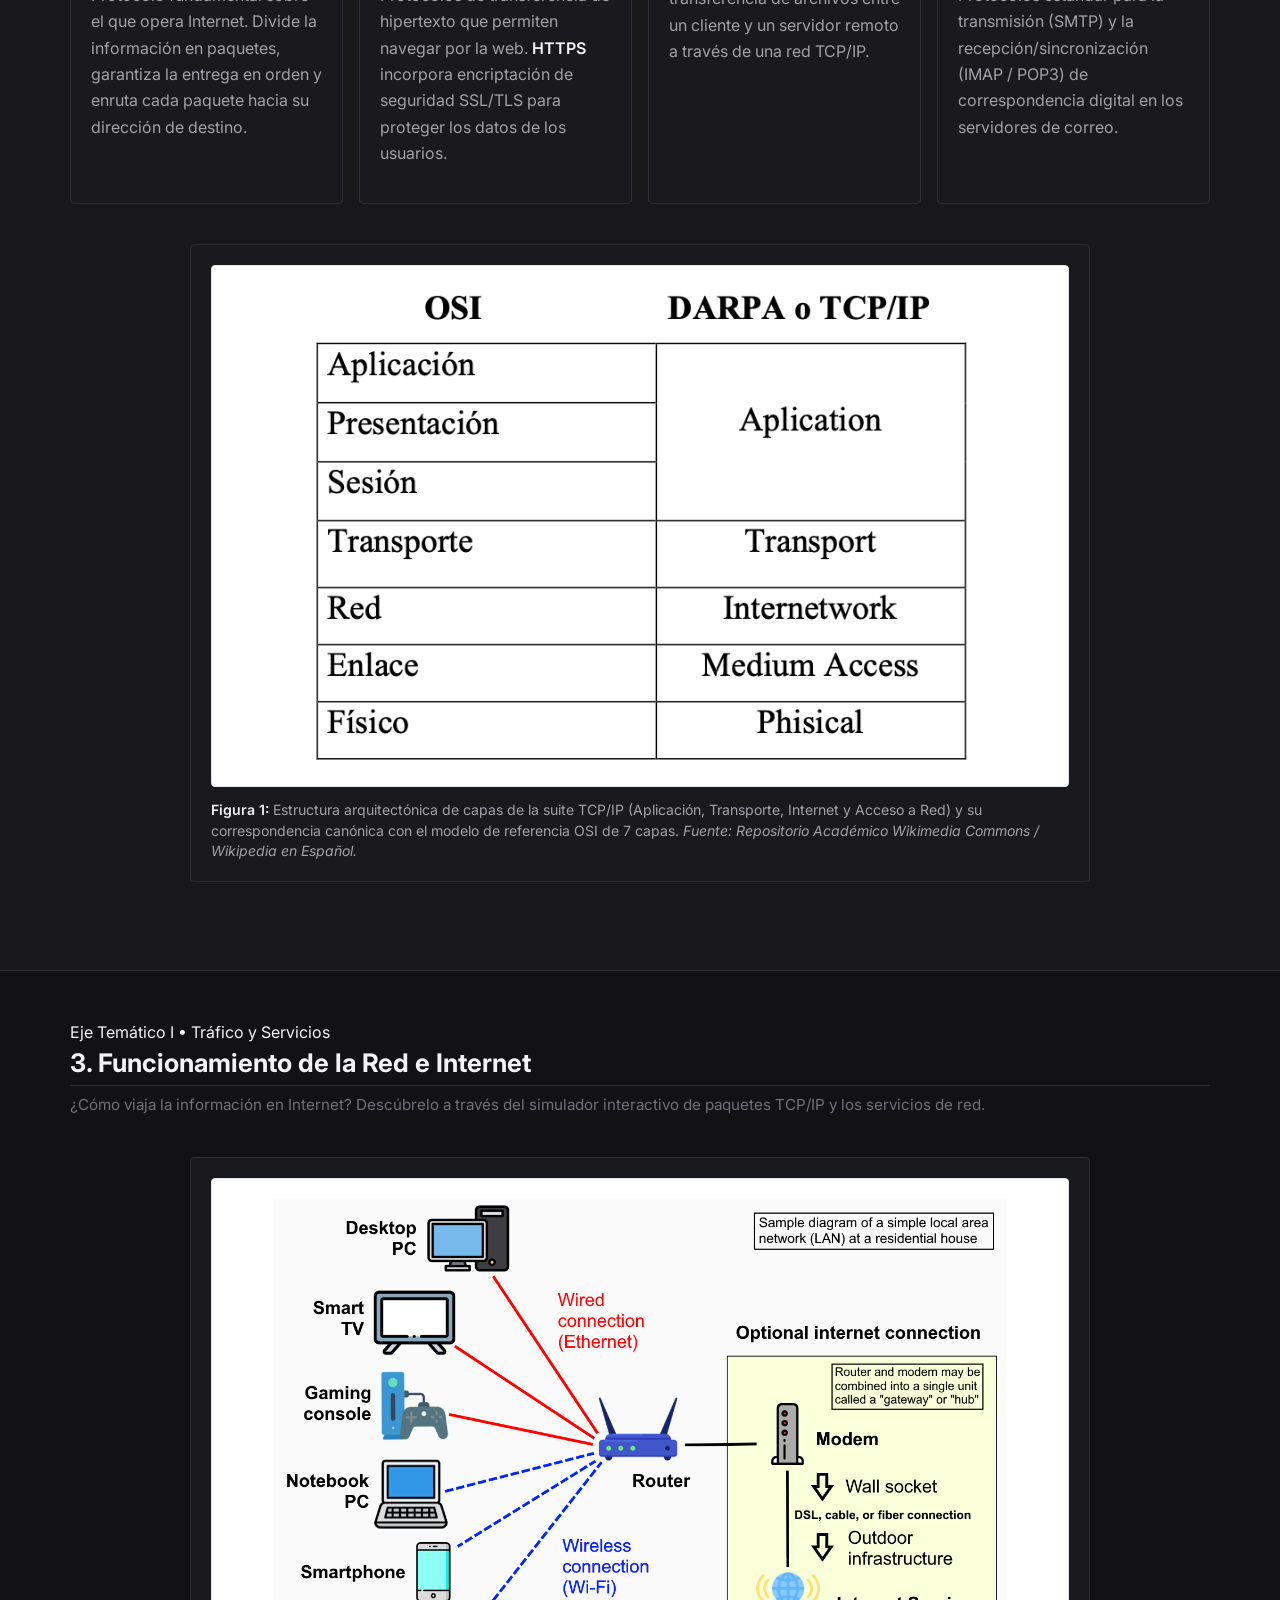
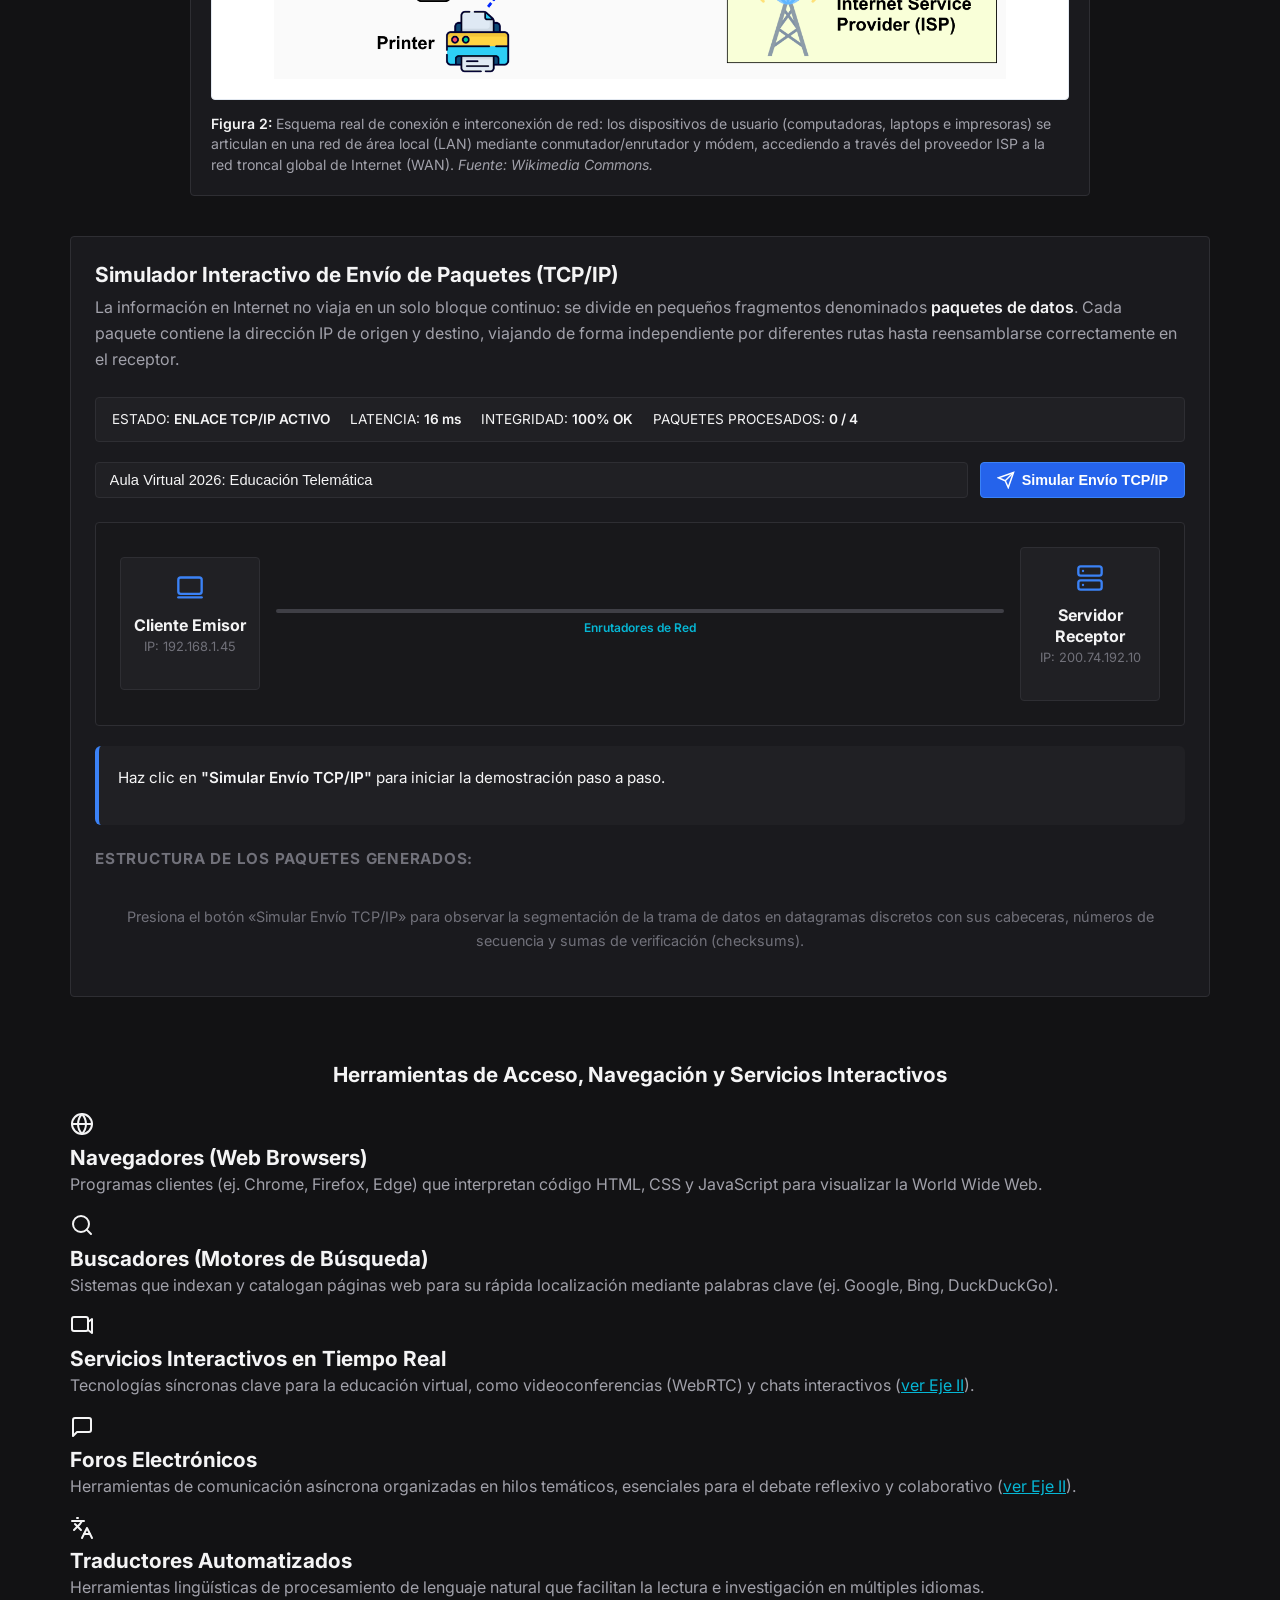
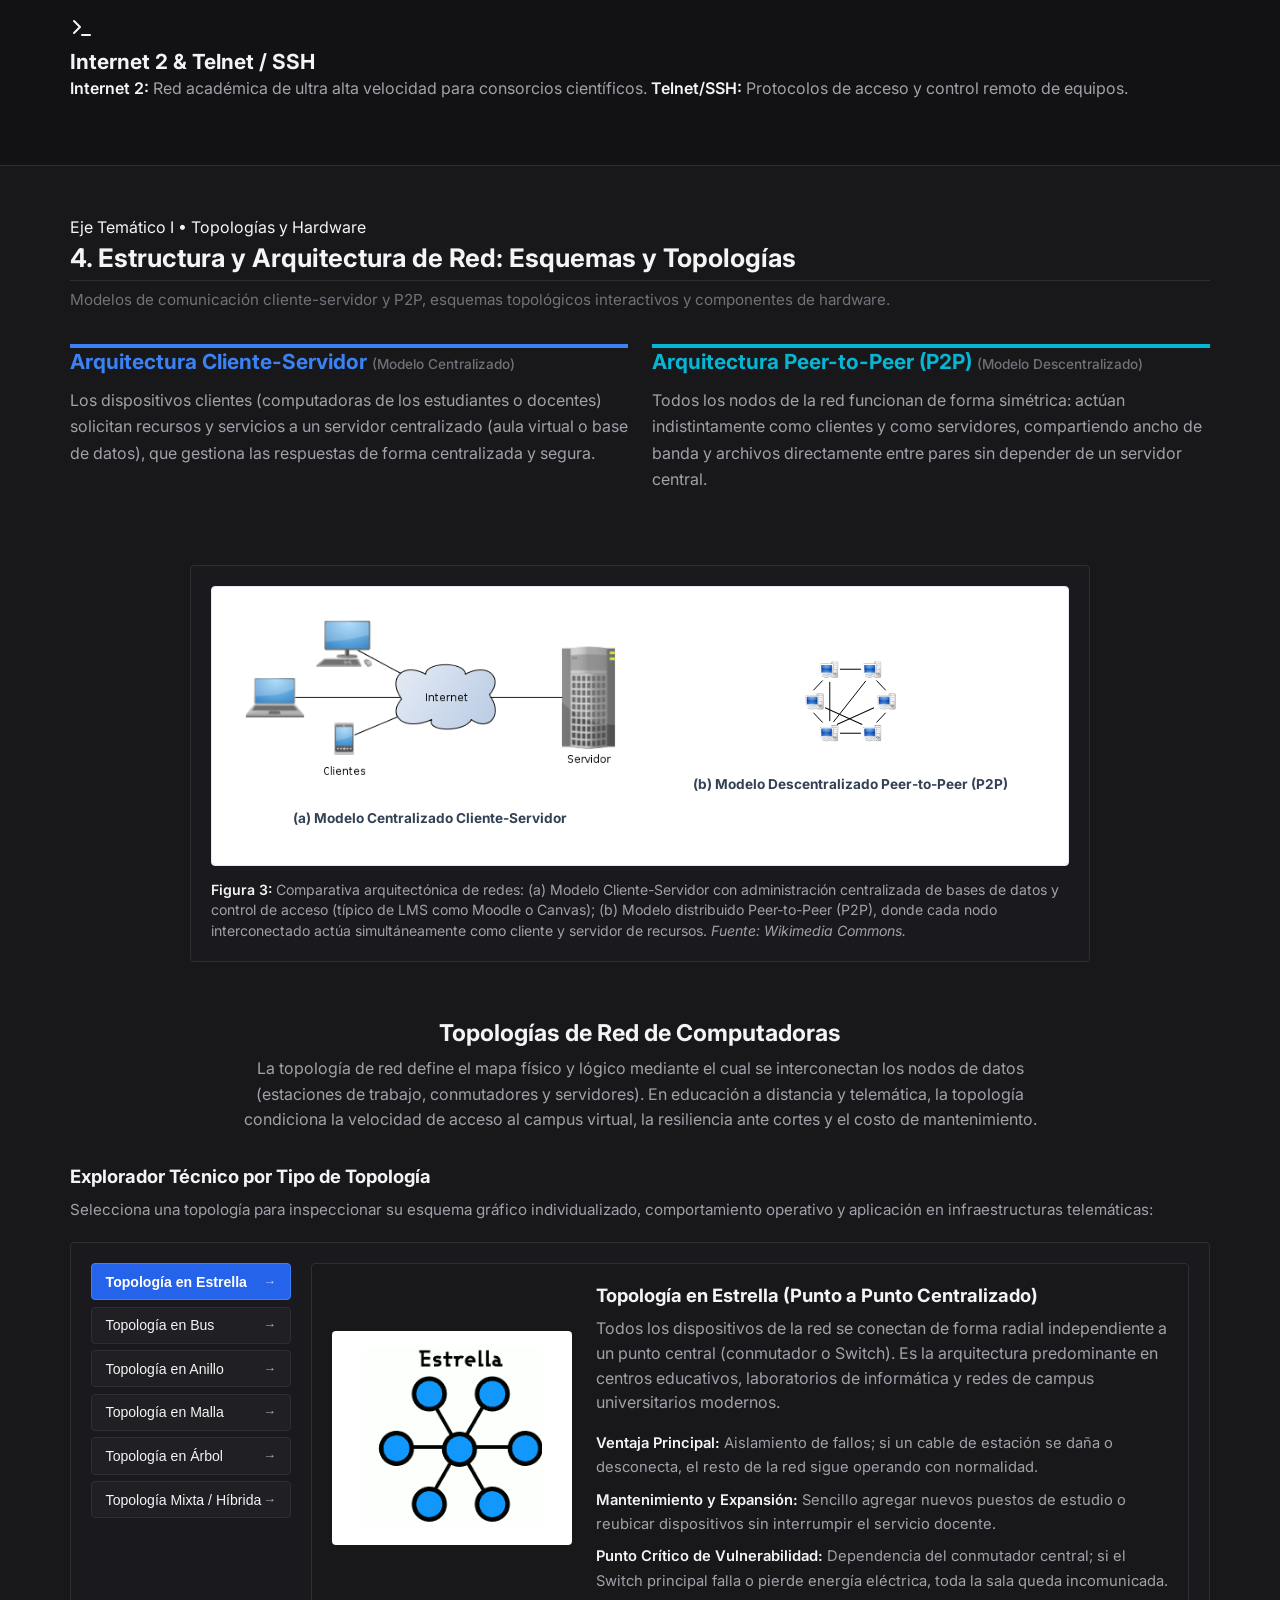
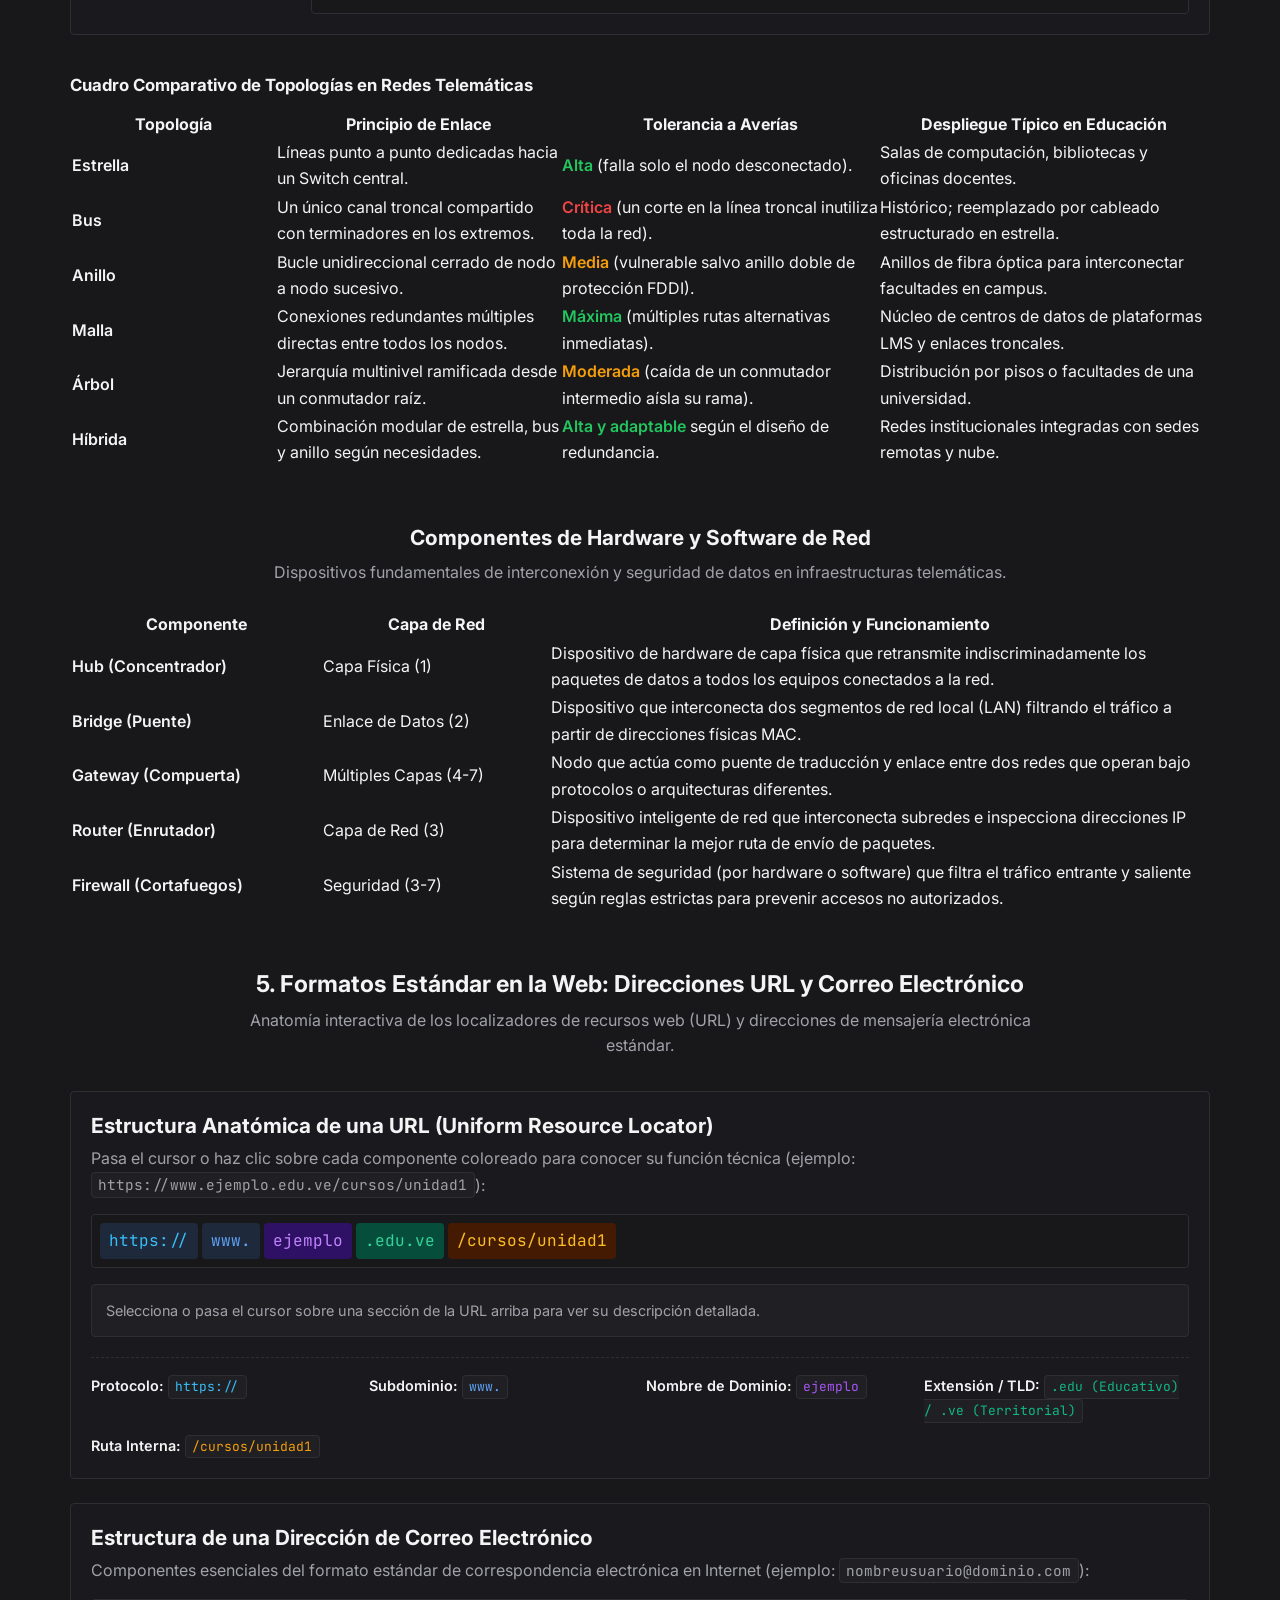
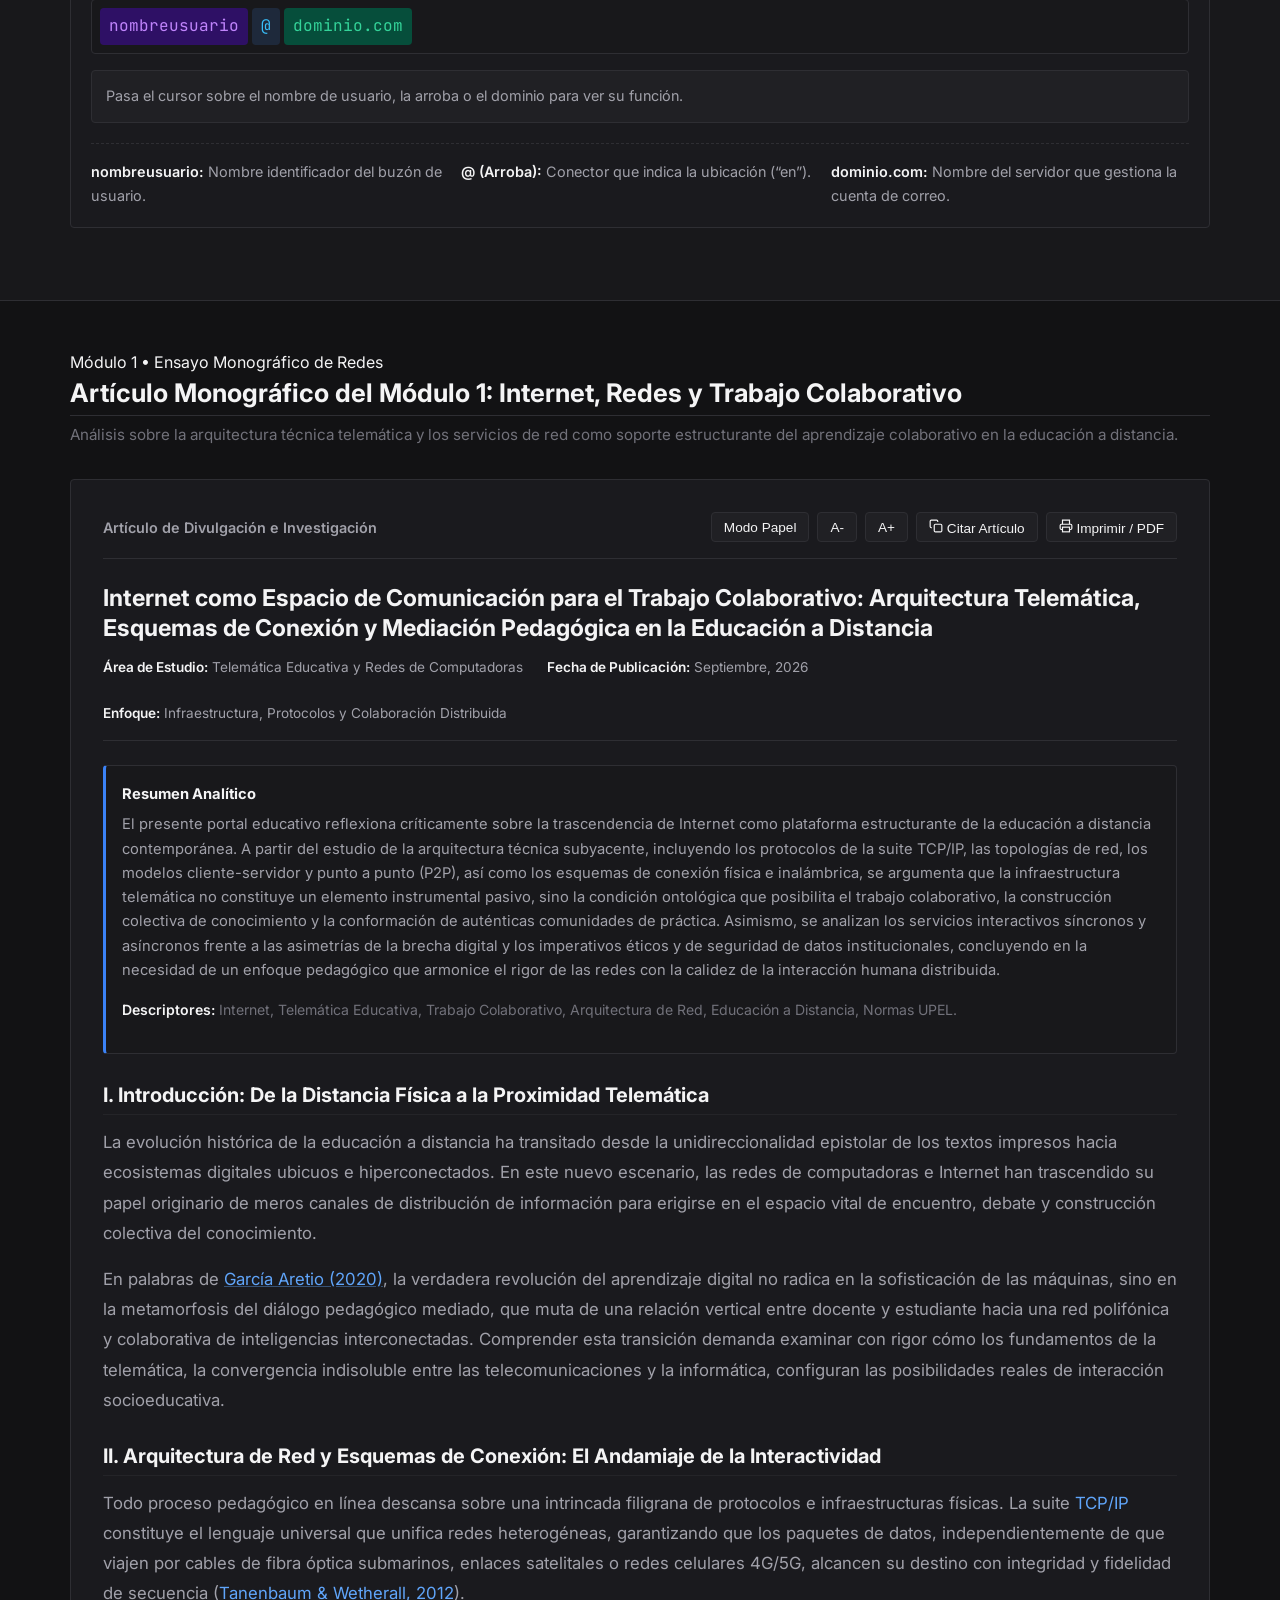
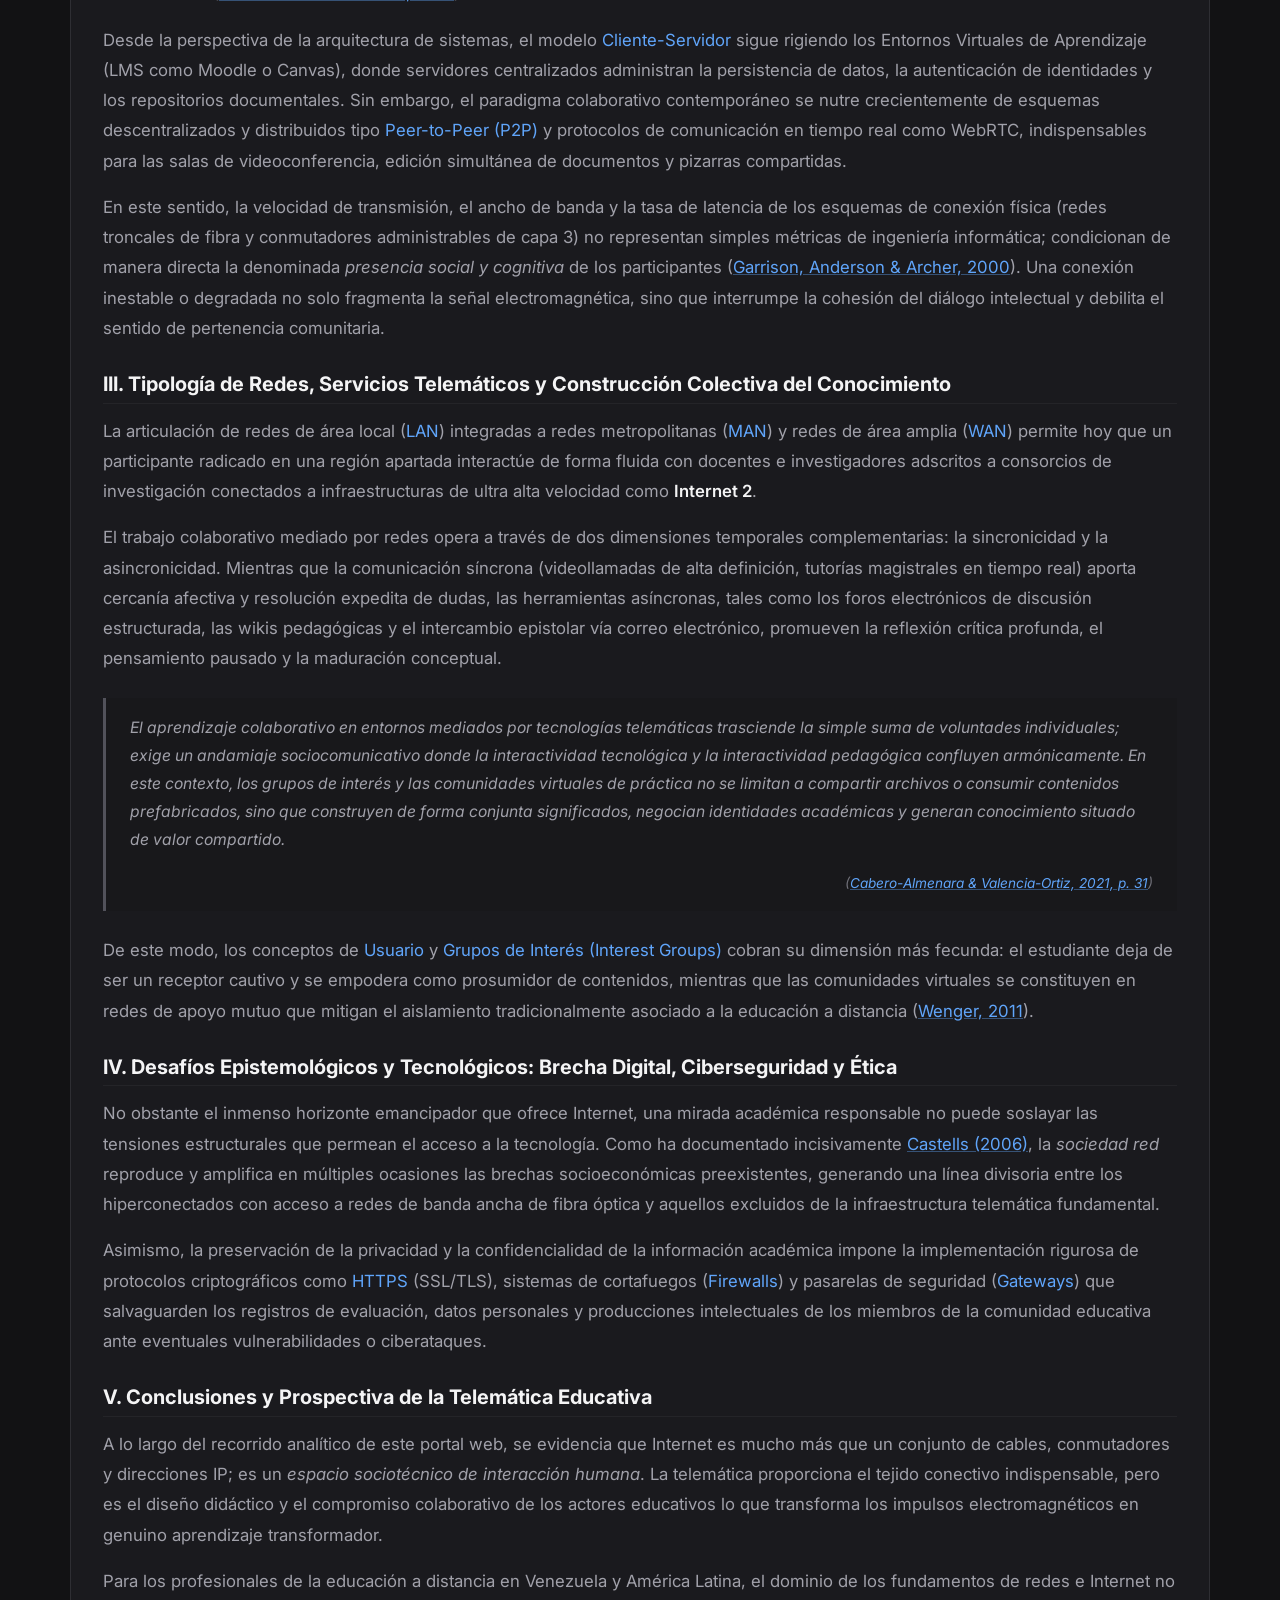
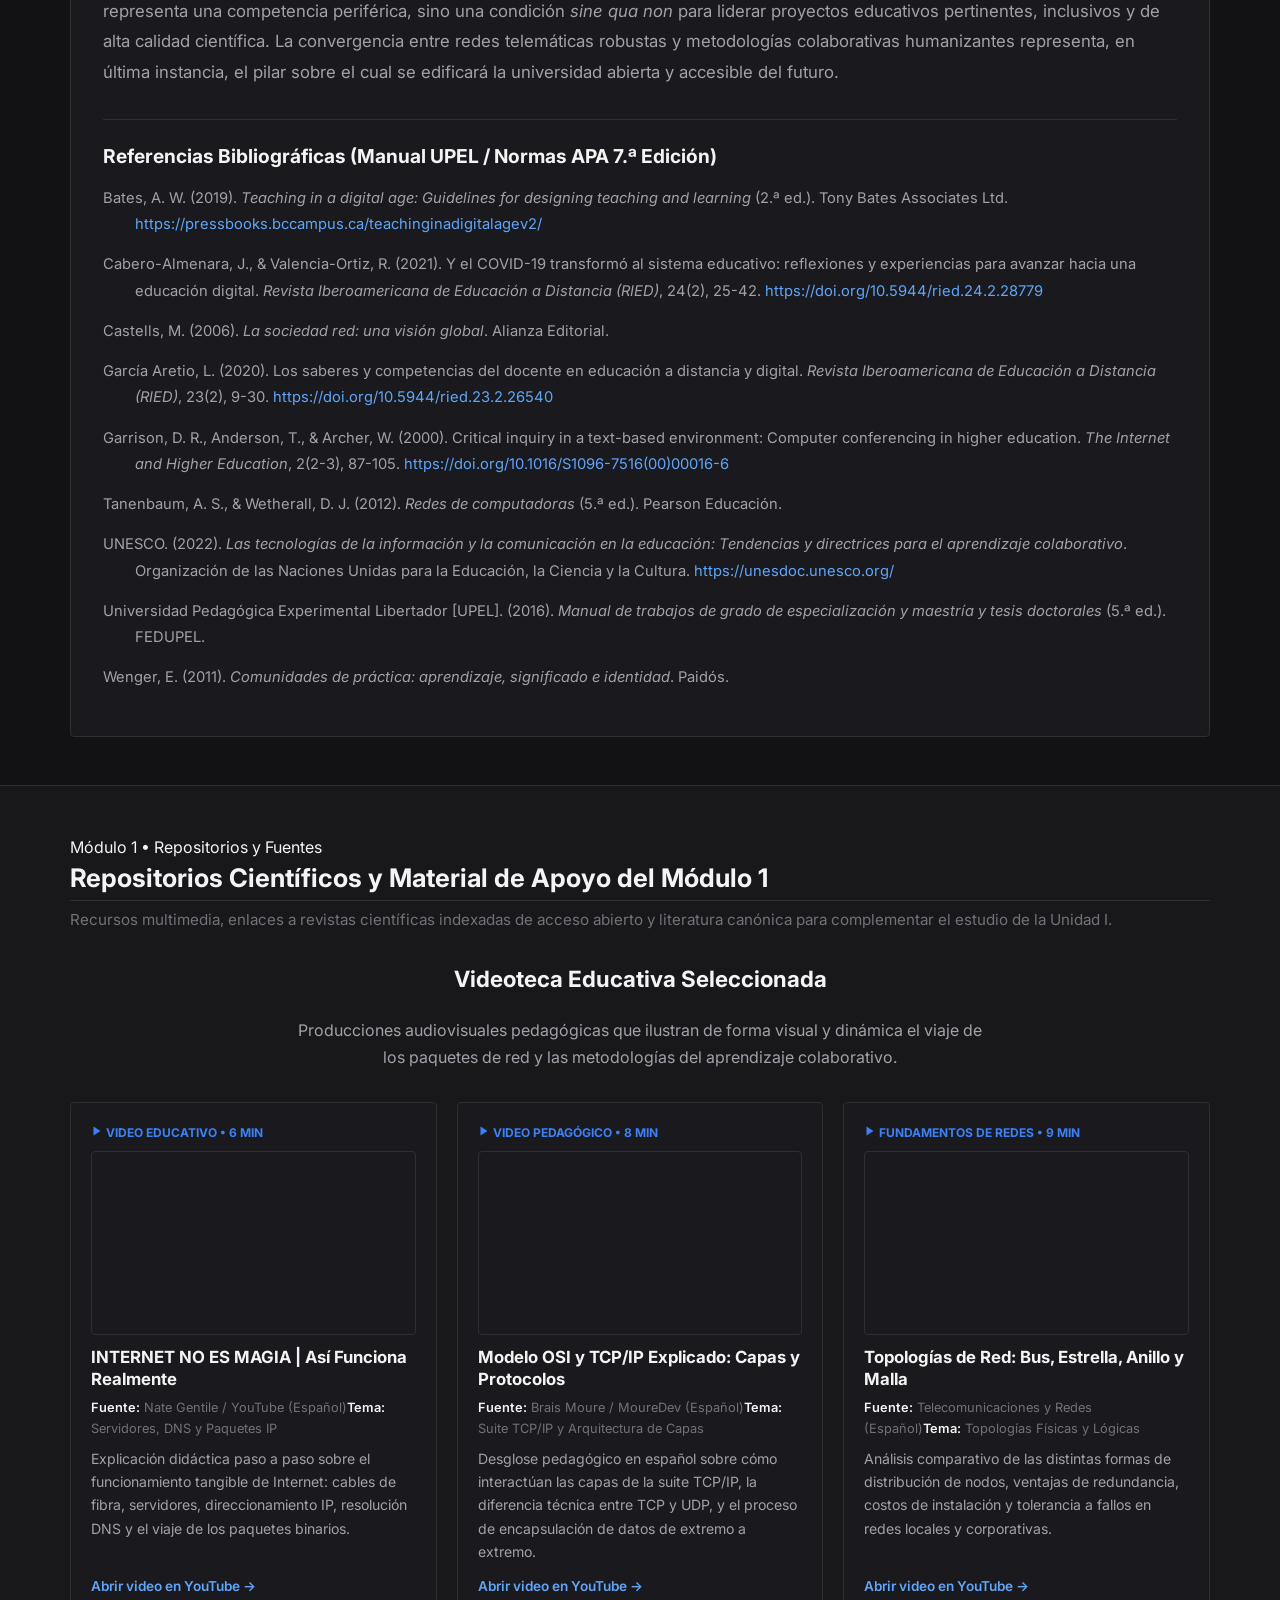
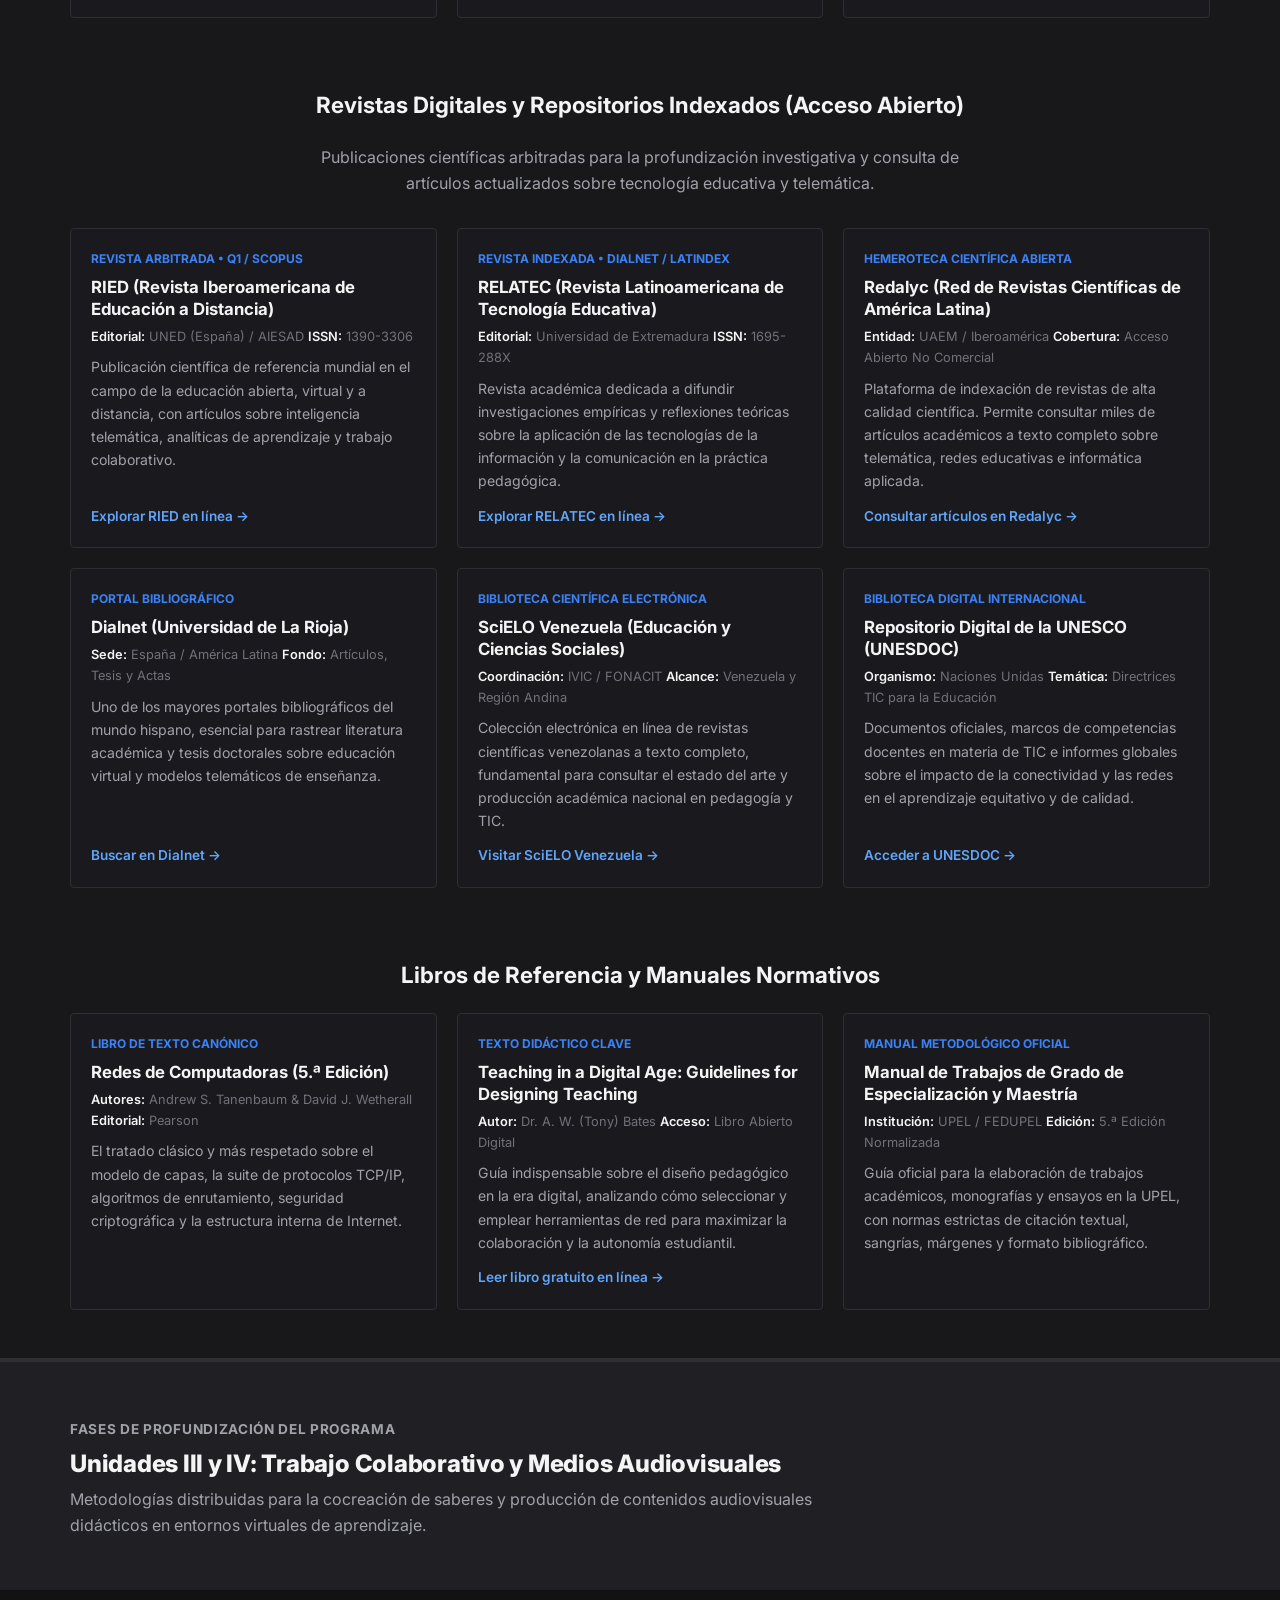
==== commit 41f980f4: "fix: eliminar seccion redundante de acceso al Modulo 2 en index.html" ====
--- a/index.html
+++ b/index.html
@@ -1194,33 +1194,6 @@
 </div>
 </section>
 
-<section class="section" id="modulo2" style="background-color: var(--bg-secondary); border-top: 3px solid var(--accent); padding-top: 3.5rem; padding-bottom: 3.5rem;">
-<div class="container">
-<div style="font-size: 0.85rem; font-weight: 700; color: var(--accent); text-transform: uppercase; letter-spacing: 0.05em; margin-bottom: 0.5rem; text-align: center;">
-Fase 2 • Espacio Curricular Autónomo
-</div>
-<h2 class="section-title" style="text-align: center; margin-bottom: 0.75rem;">Módulo 2: Comunicación Digital y Mediación Telemática</h2>
-<p class="section-subtitle" style="text-align: center; max-width: 760px; margin: 0 auto 2.25rem auto;">
-Para una lectura más cómoda, clara y sin sobrecargar la página principal, este módulo ha sido diseñado en su propio espacio interactivo independiente.
-</p>
-
-<div class="wiki-card" style="padding: 2.5rem; text-align: center; border-left: 4px solid var(--accent); max-width: 860px; margin: 0 auto; box-shadow: 0 10px 30px rgba(0,0,0,0.25);">
-<div style="font-size: 2.2rem; margin-bottom: 0.75rem;" aria-hidden="true">🌐 🎙️ 📄</div>
-<h3 style="color: var(--text-primary); font-size: 1.35rem; margin-bottom: 0.75rem;">
-Espacio Académico del Módulo 2
-</h3>
-<p style="color: var(--text-secondary); font-size: 0.95rem; line-height: 1.65; max-width: 720px; margin: 0 auto 1.75rem auto;">
-Accede al espacio temático que reúne la presentación conceptual interactiva en diapositivas con imágenes ilustrativas, el podcast pedagógico de audio en español con transcripción completa, el ensayo académico formal bajo normas UPEL / APA 7.ª edición, la videoteca con YouTube y la matriz técnica de comunicación sincrónica y asincrónica.
-</p>
-<div style="display: flex; gap: 1rem; justify-content: center; flex-wrap: wrap;">
-<a href="unidad2.html" class="btn btn-primary" style="padding: 0.85rem 2rem; font-size: 1rem; font-weight: 700; display: inline-flex; align-items: center; gap: 0.5rem; background: var(--accent); border-color: var(--accent); color: #000000; text-decoration: none; border-radius: var(--radius-sm);">
-<span>Ingresar al Módulo 2</span>
-<span>&rarr;</span>
-</a>
-</div>
-</div>
-</div>
-</section>
 
 <div class="module-divider-banner" id="unidades-complementarias" style="border-top-color: var(--border-color); background: var(--bg-tertiary);">
 <div class="container">
--- a/css/styles.css
+++ b/css/styles.css
@@ -1462,6 +1462,10 @@
   height: 240px;
   object-fit: cover;
   display: block;
+}
+.slide-deck-media img.fit-contain {
+  object-fit: contain;
+  background: #ffffff;
 }
 .slide-deck-caption {
   font-size: 0.78rem;
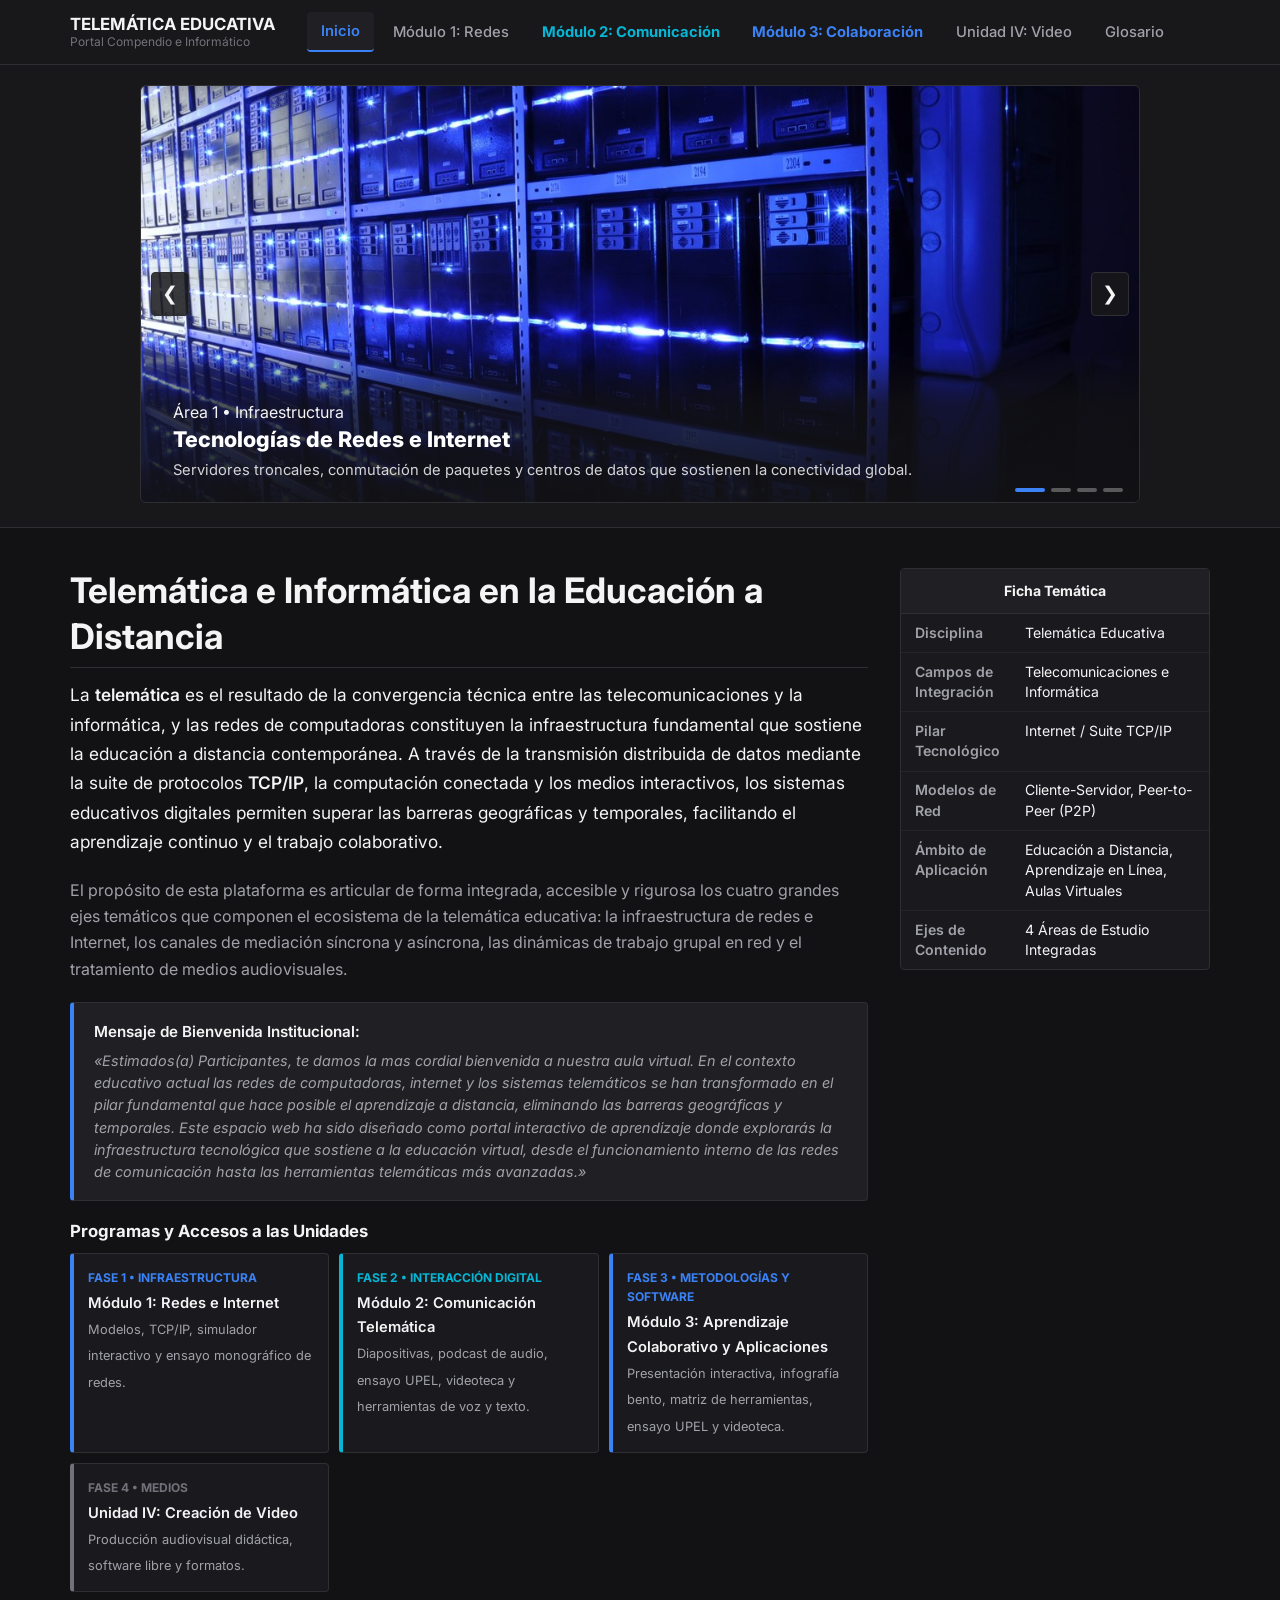
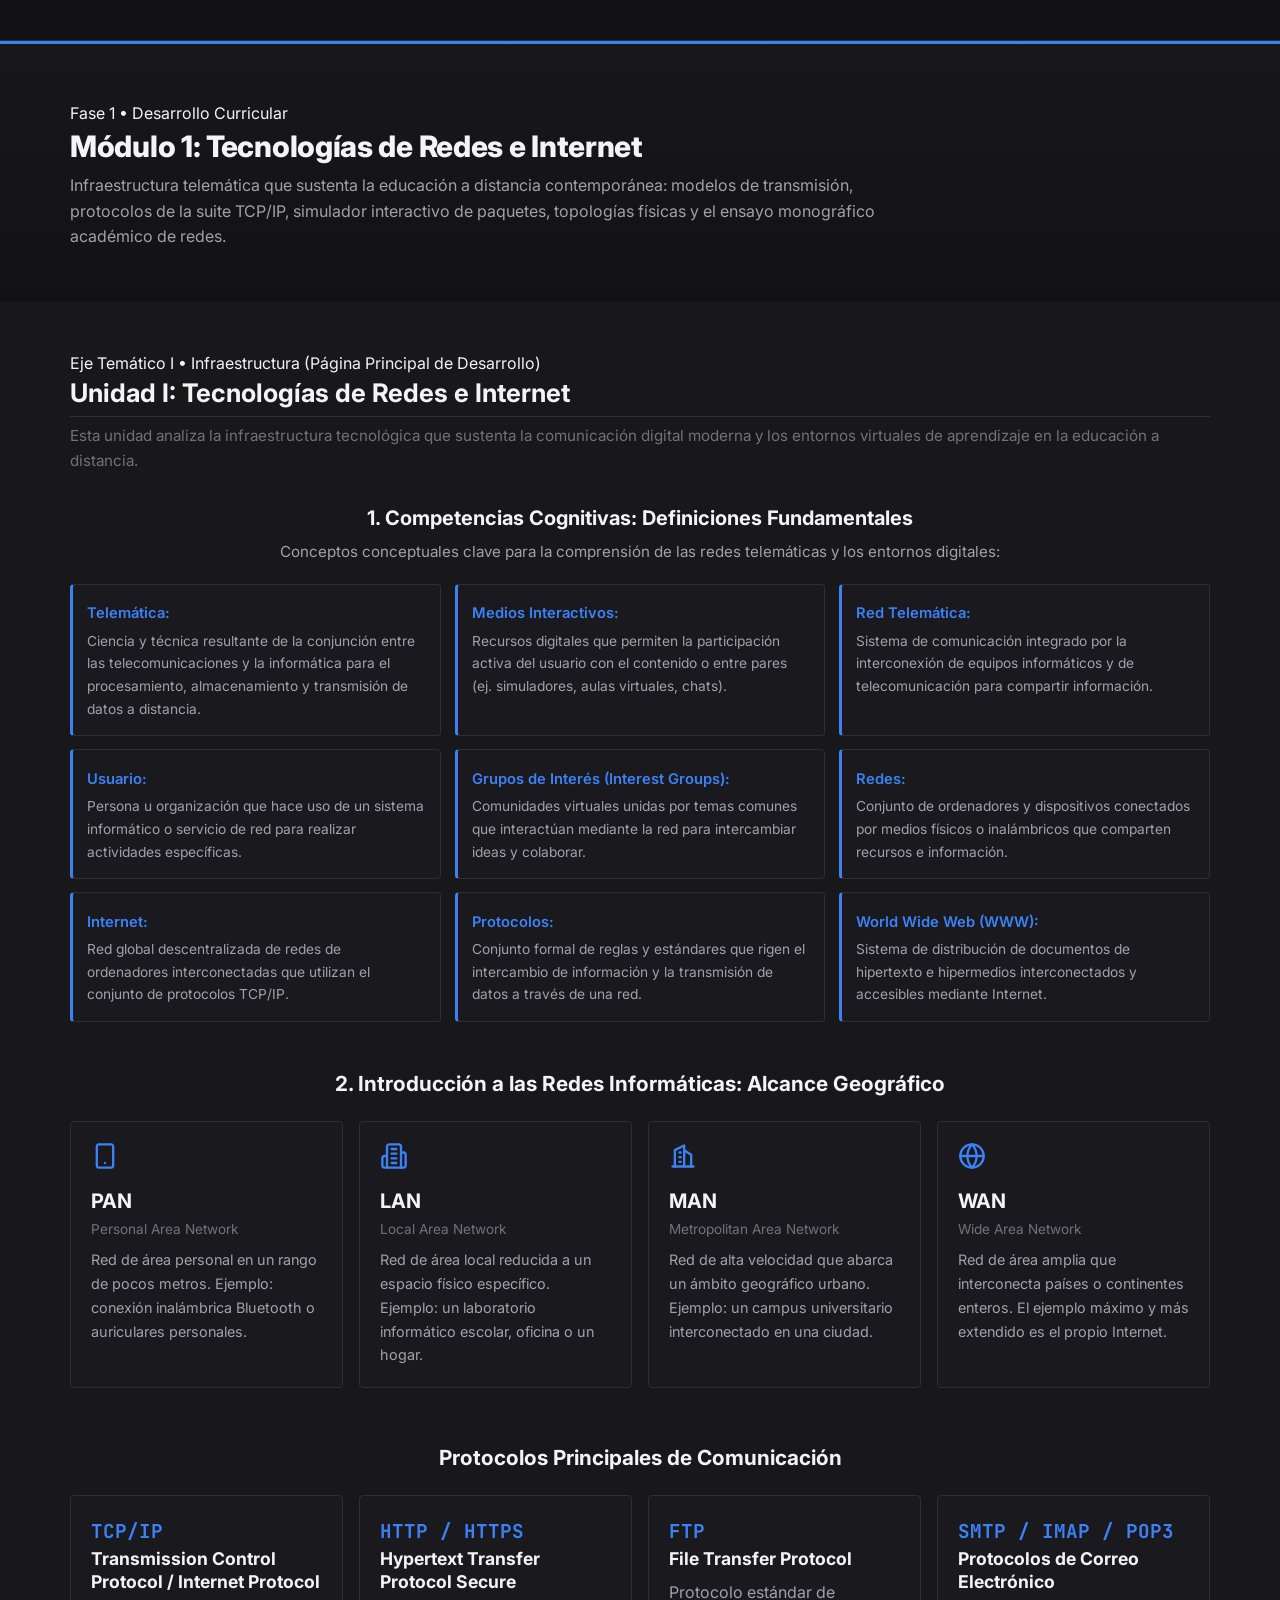
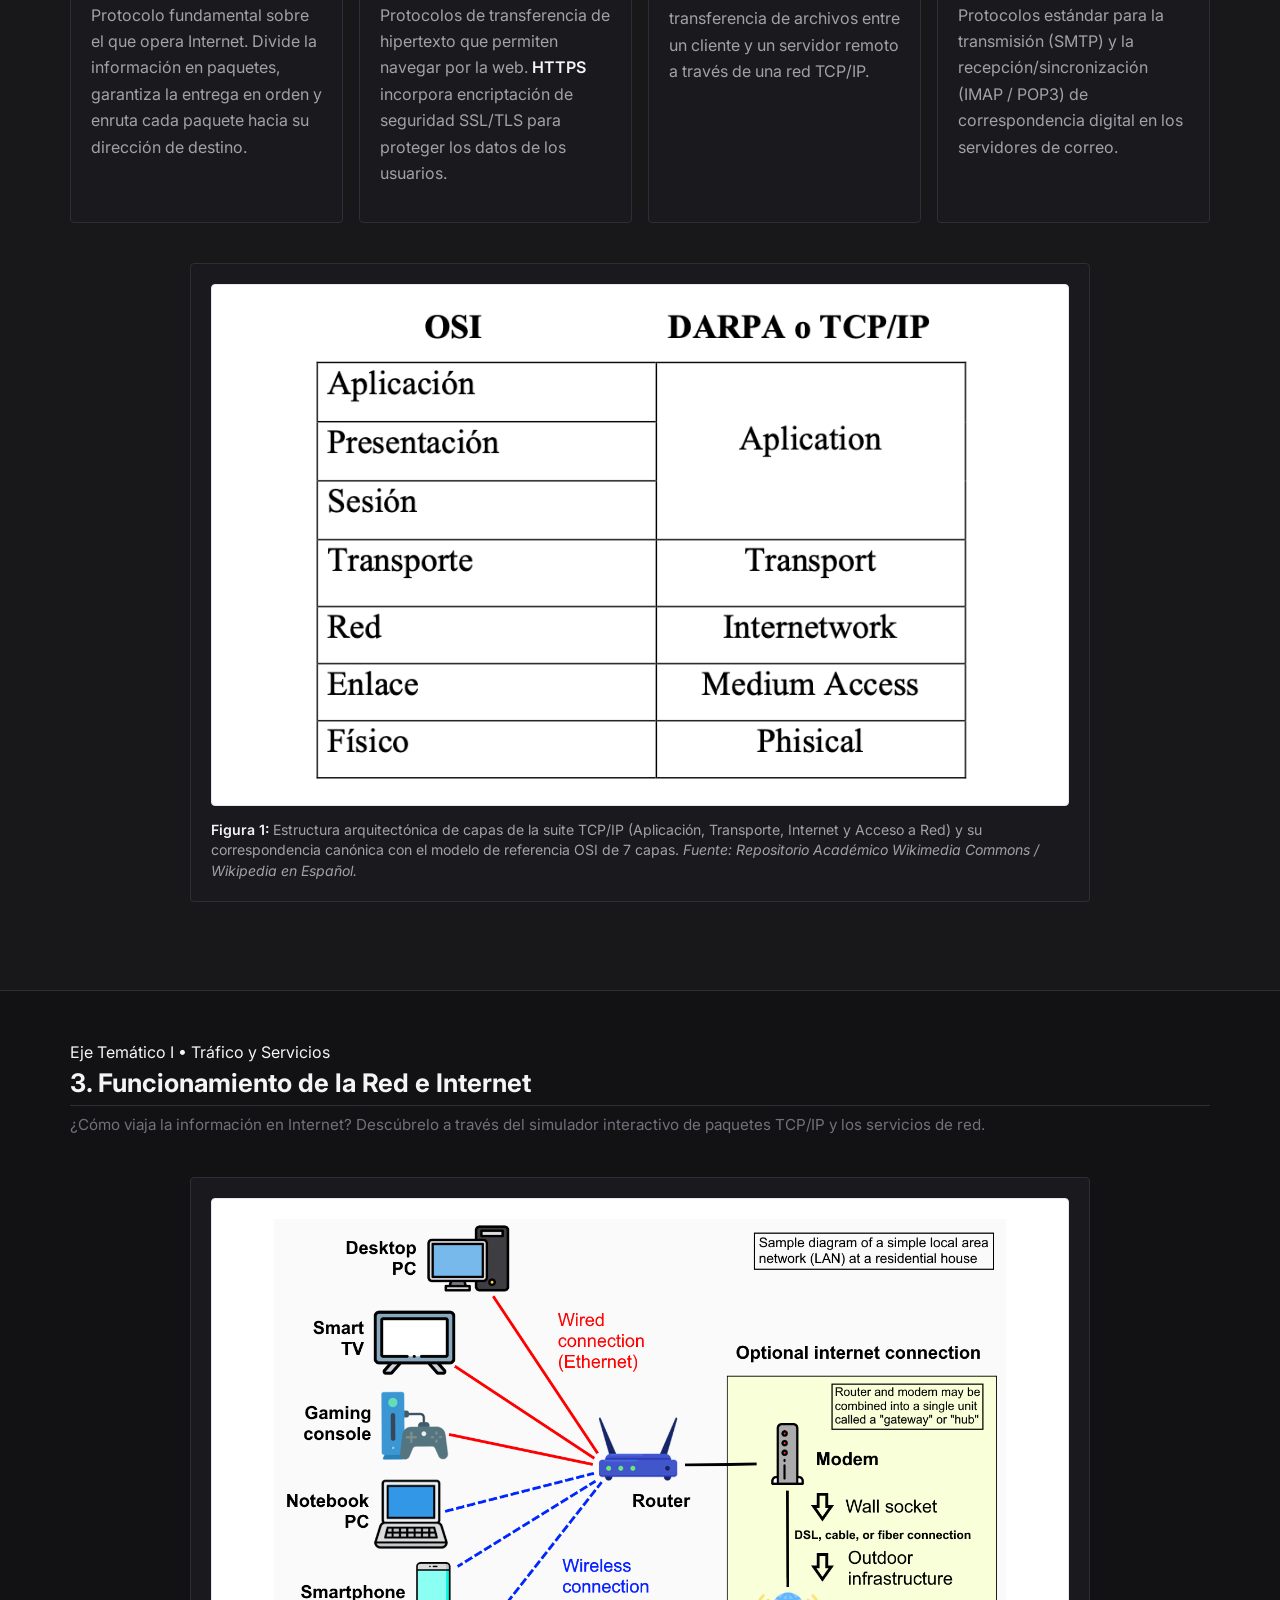
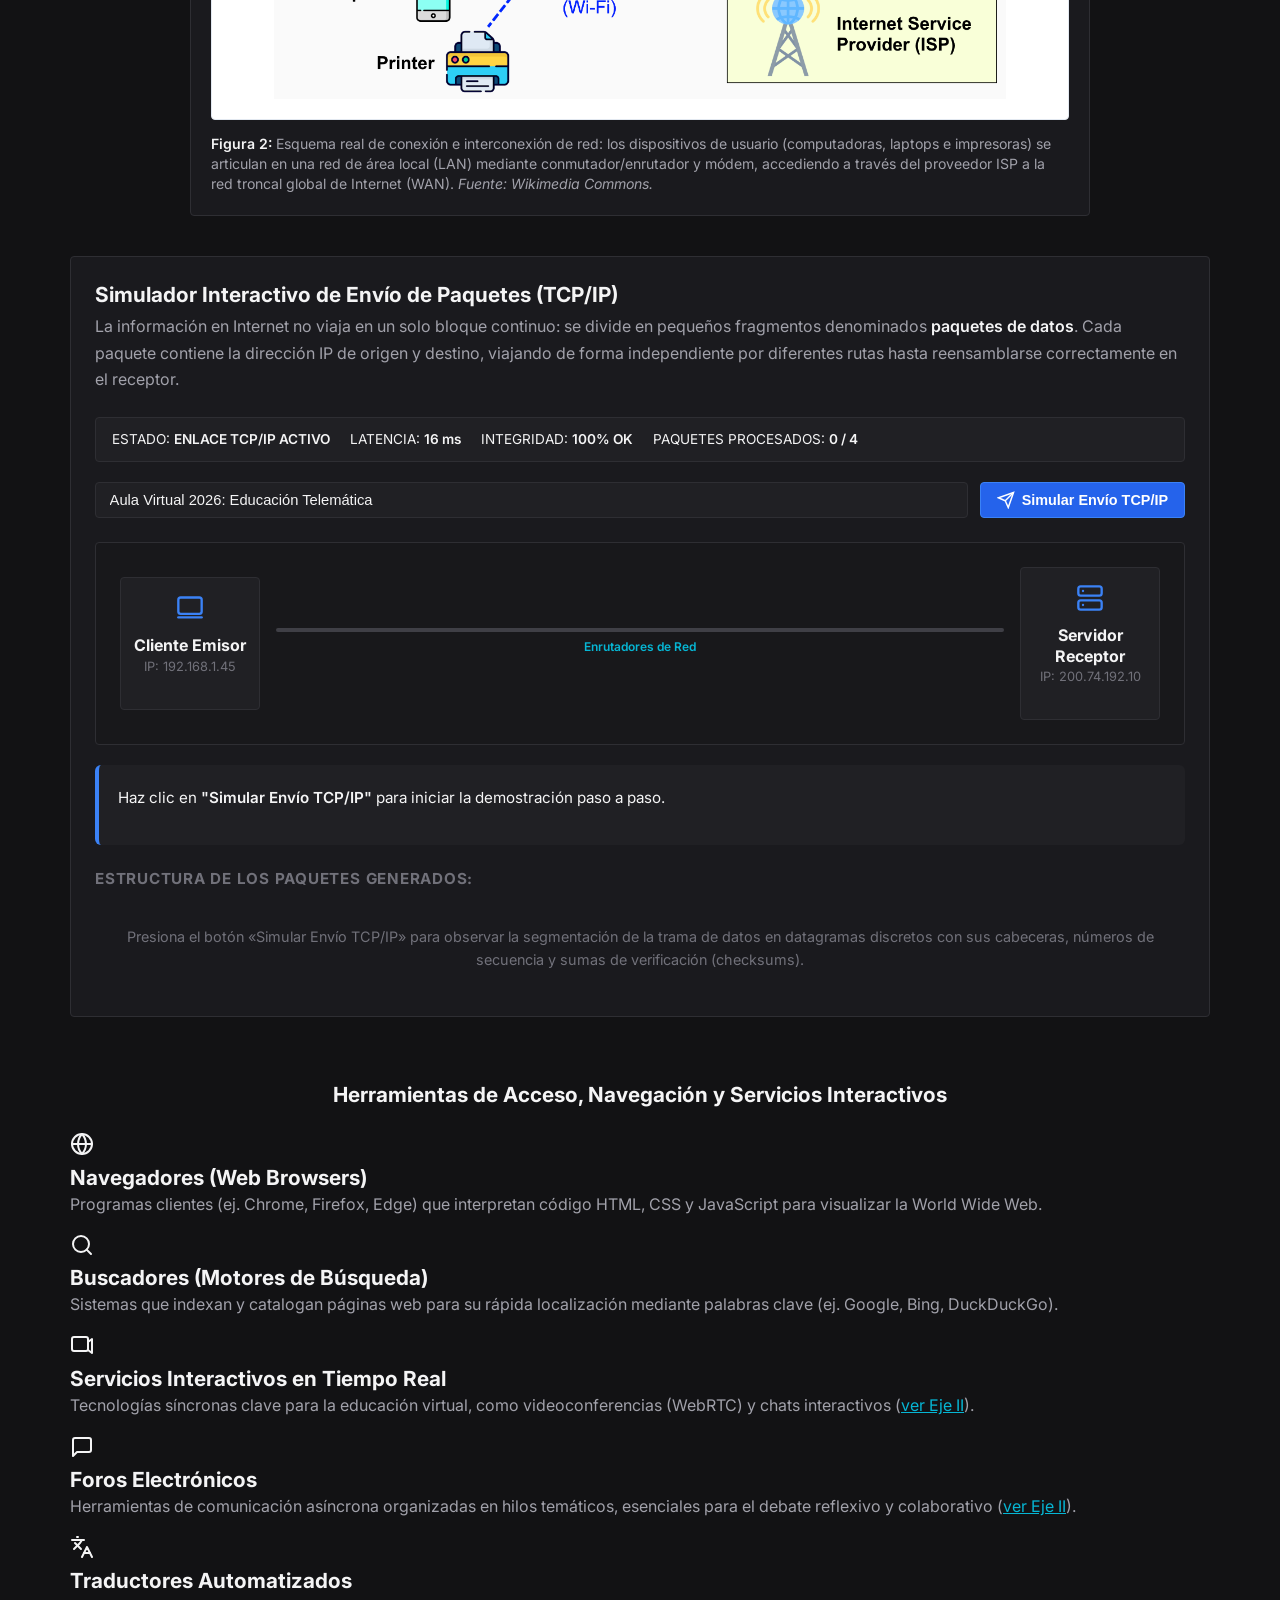
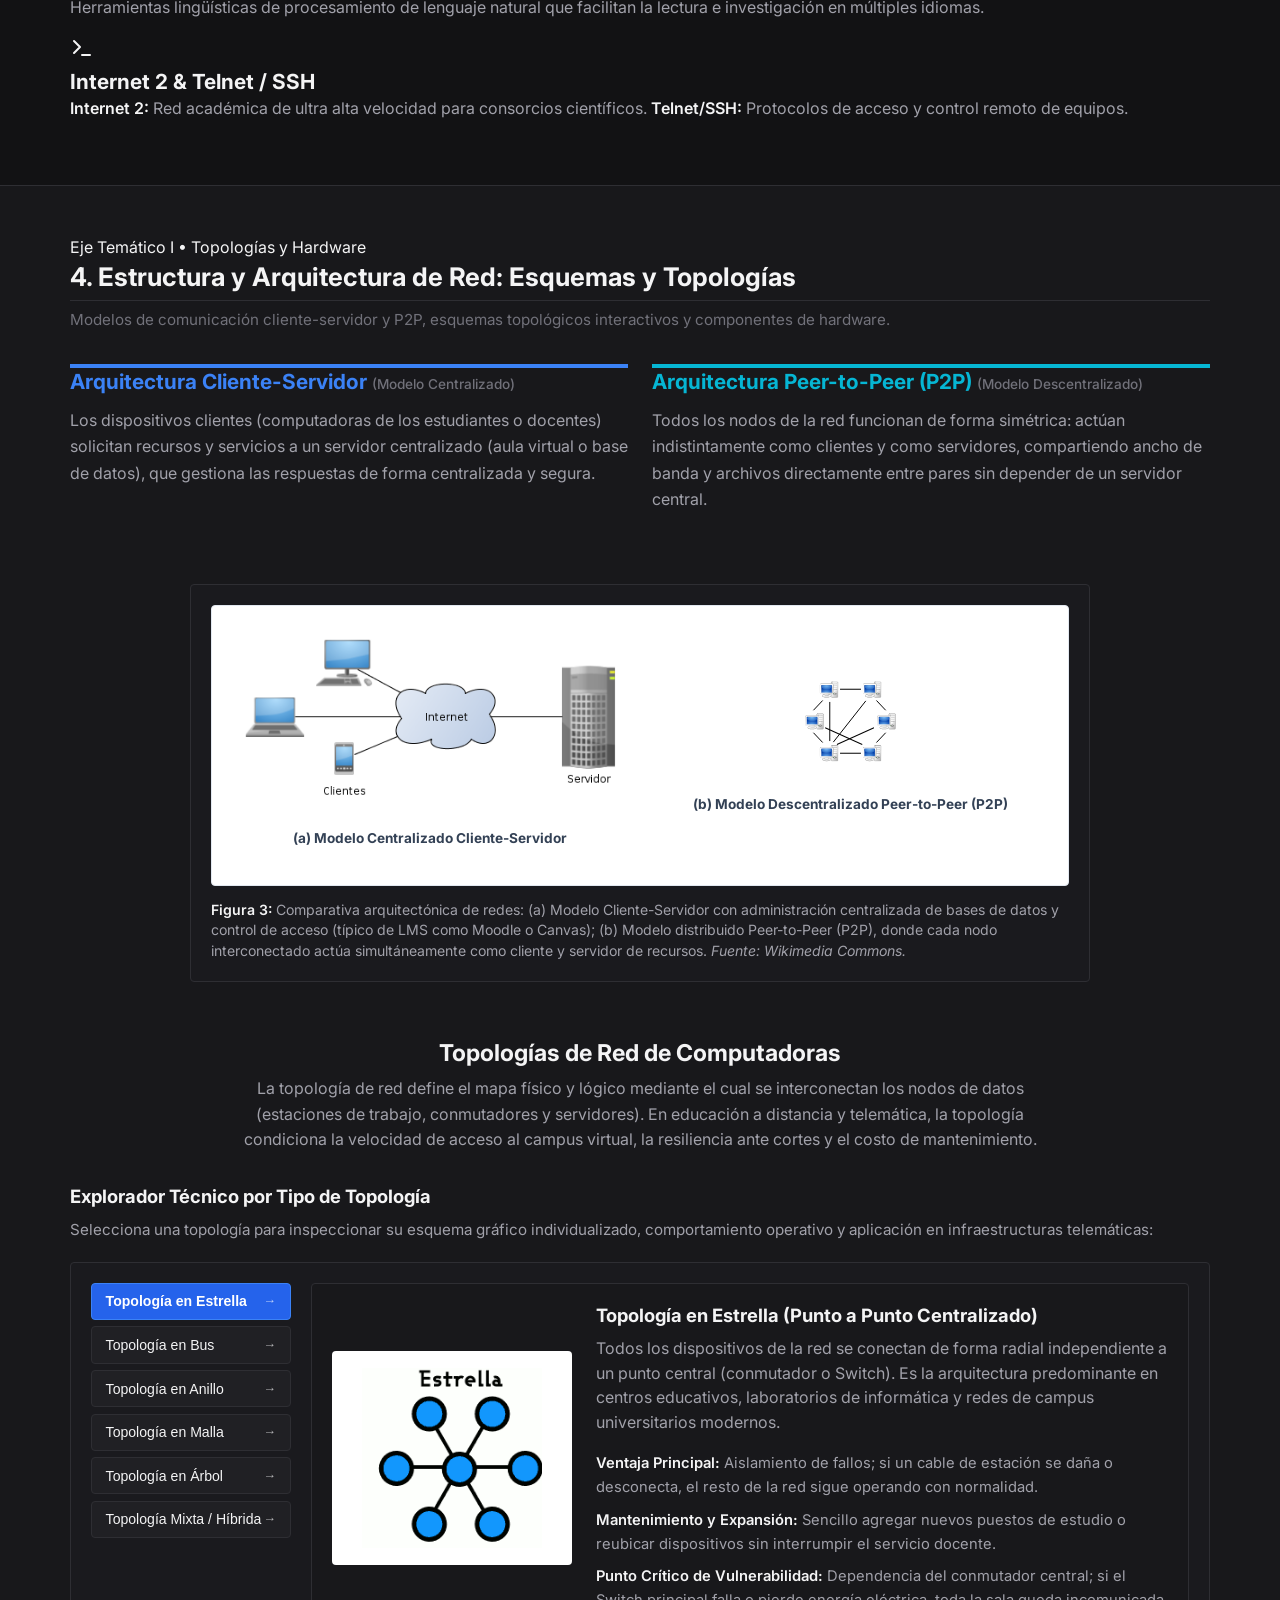
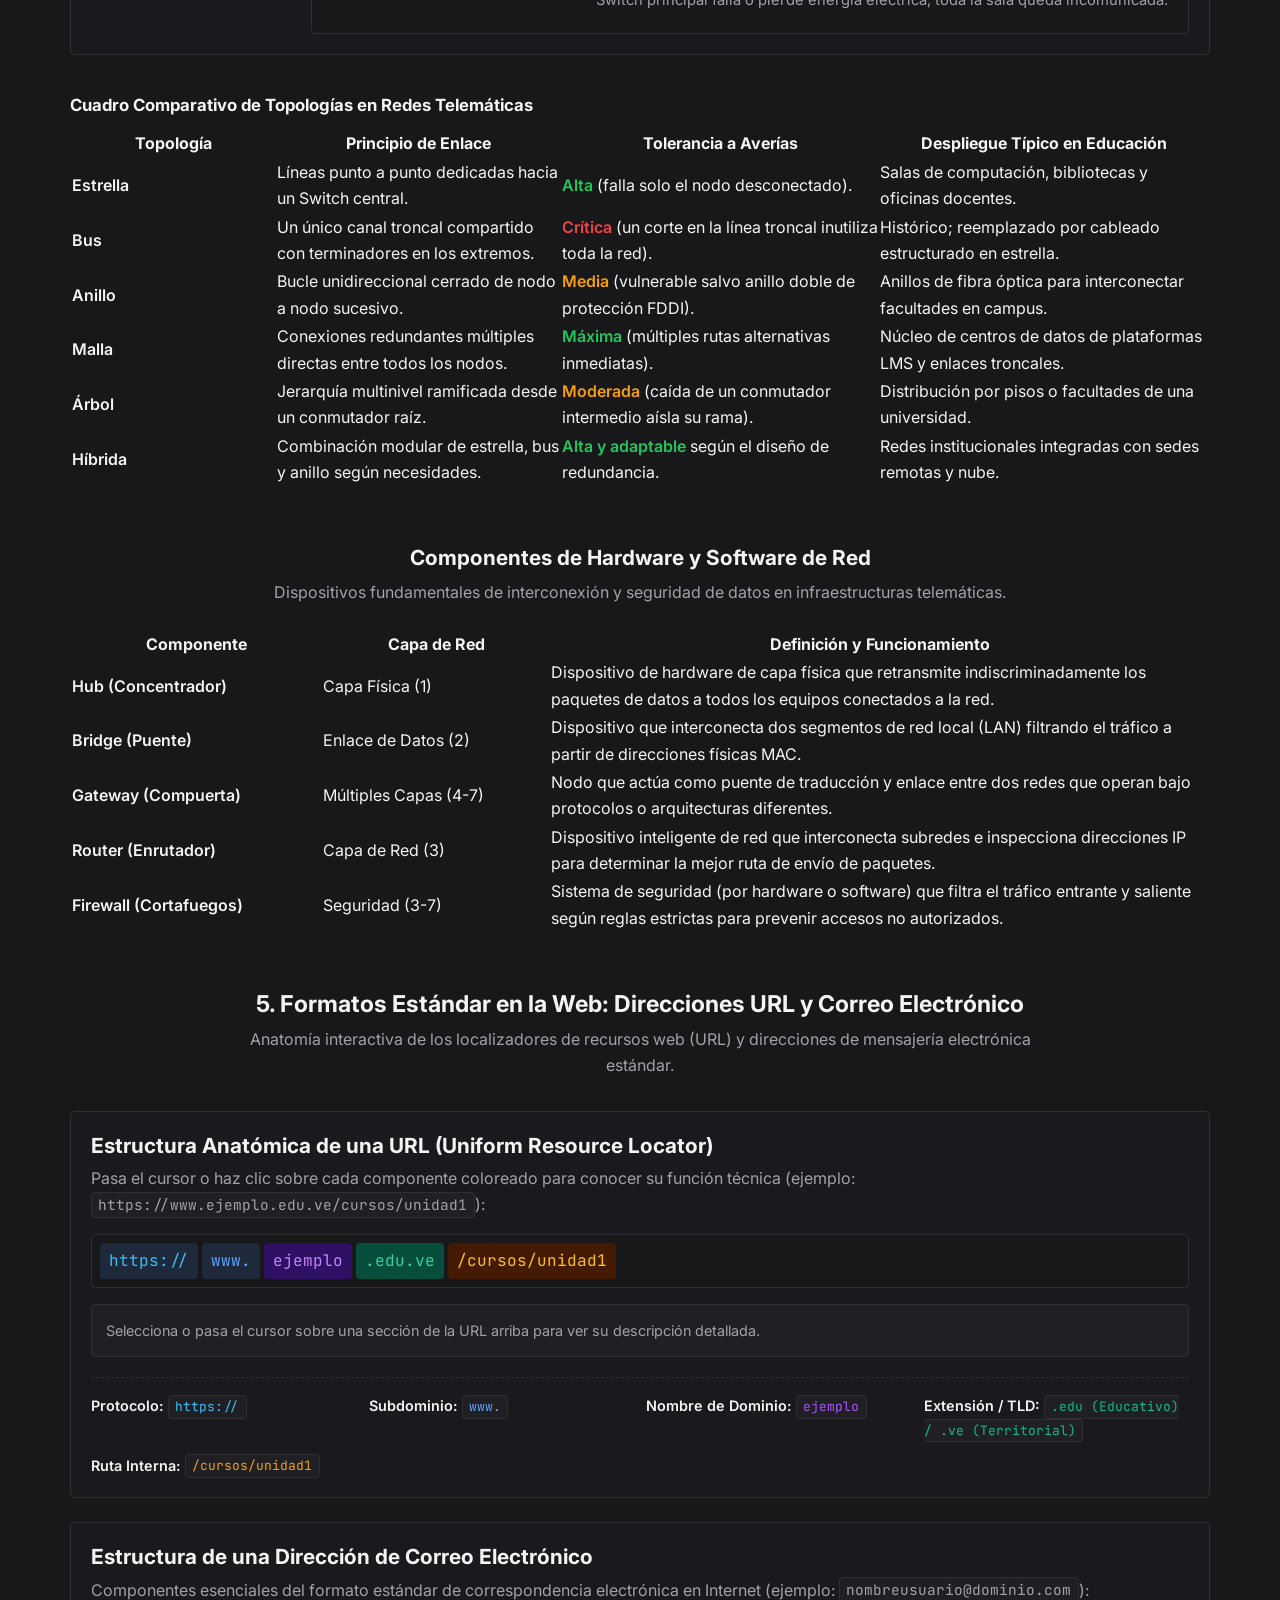
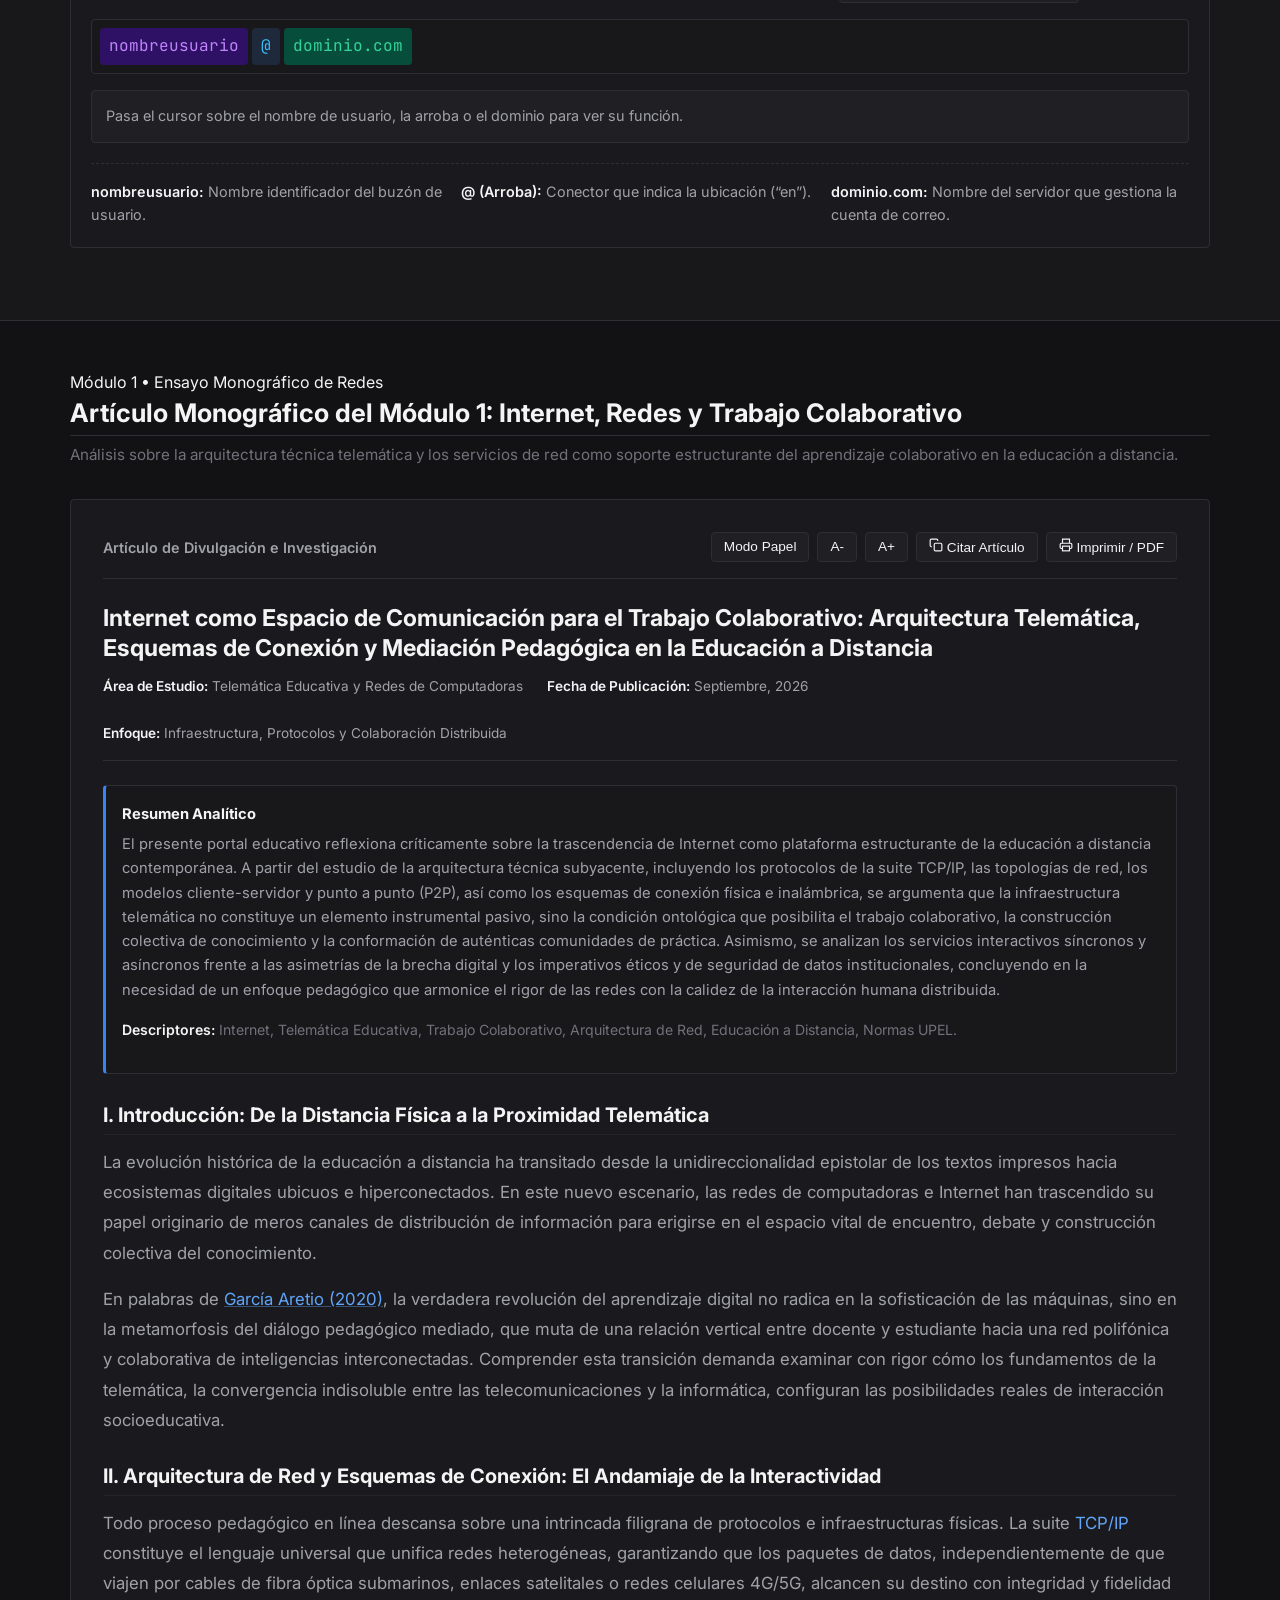
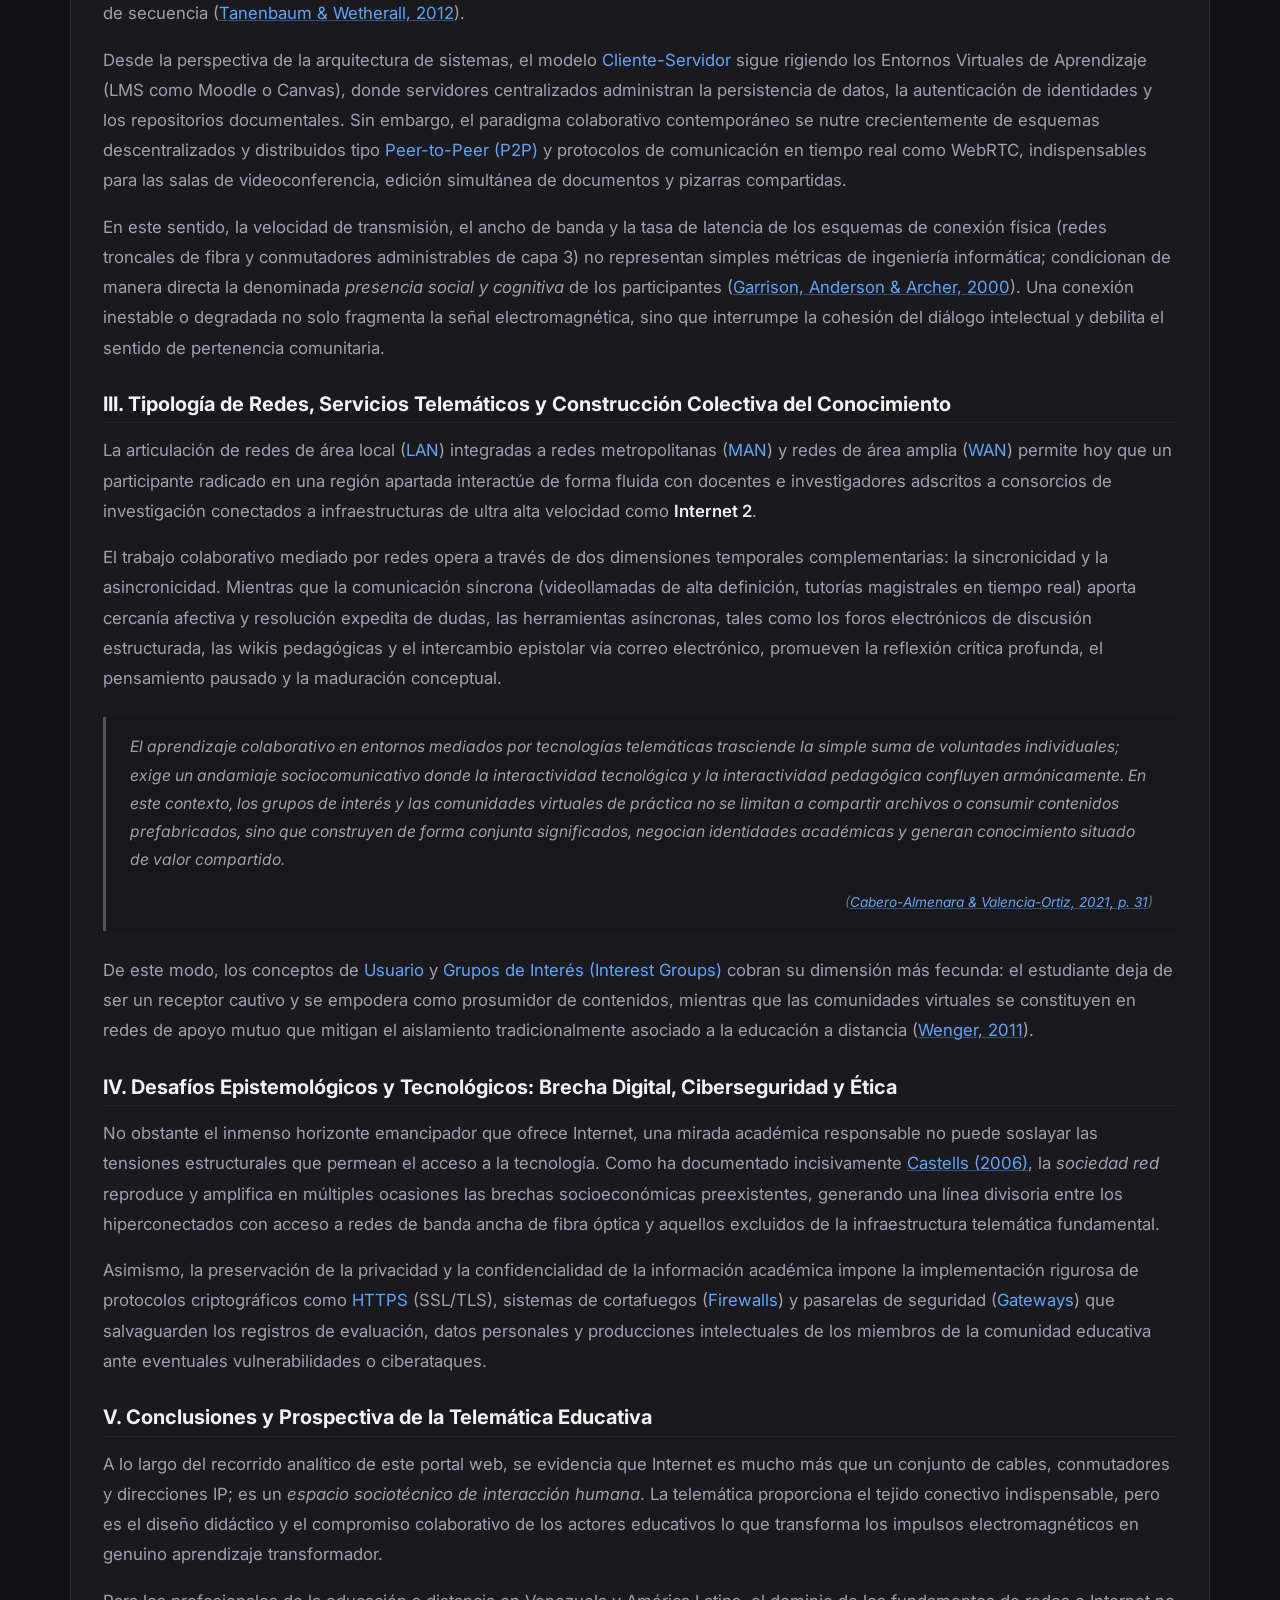
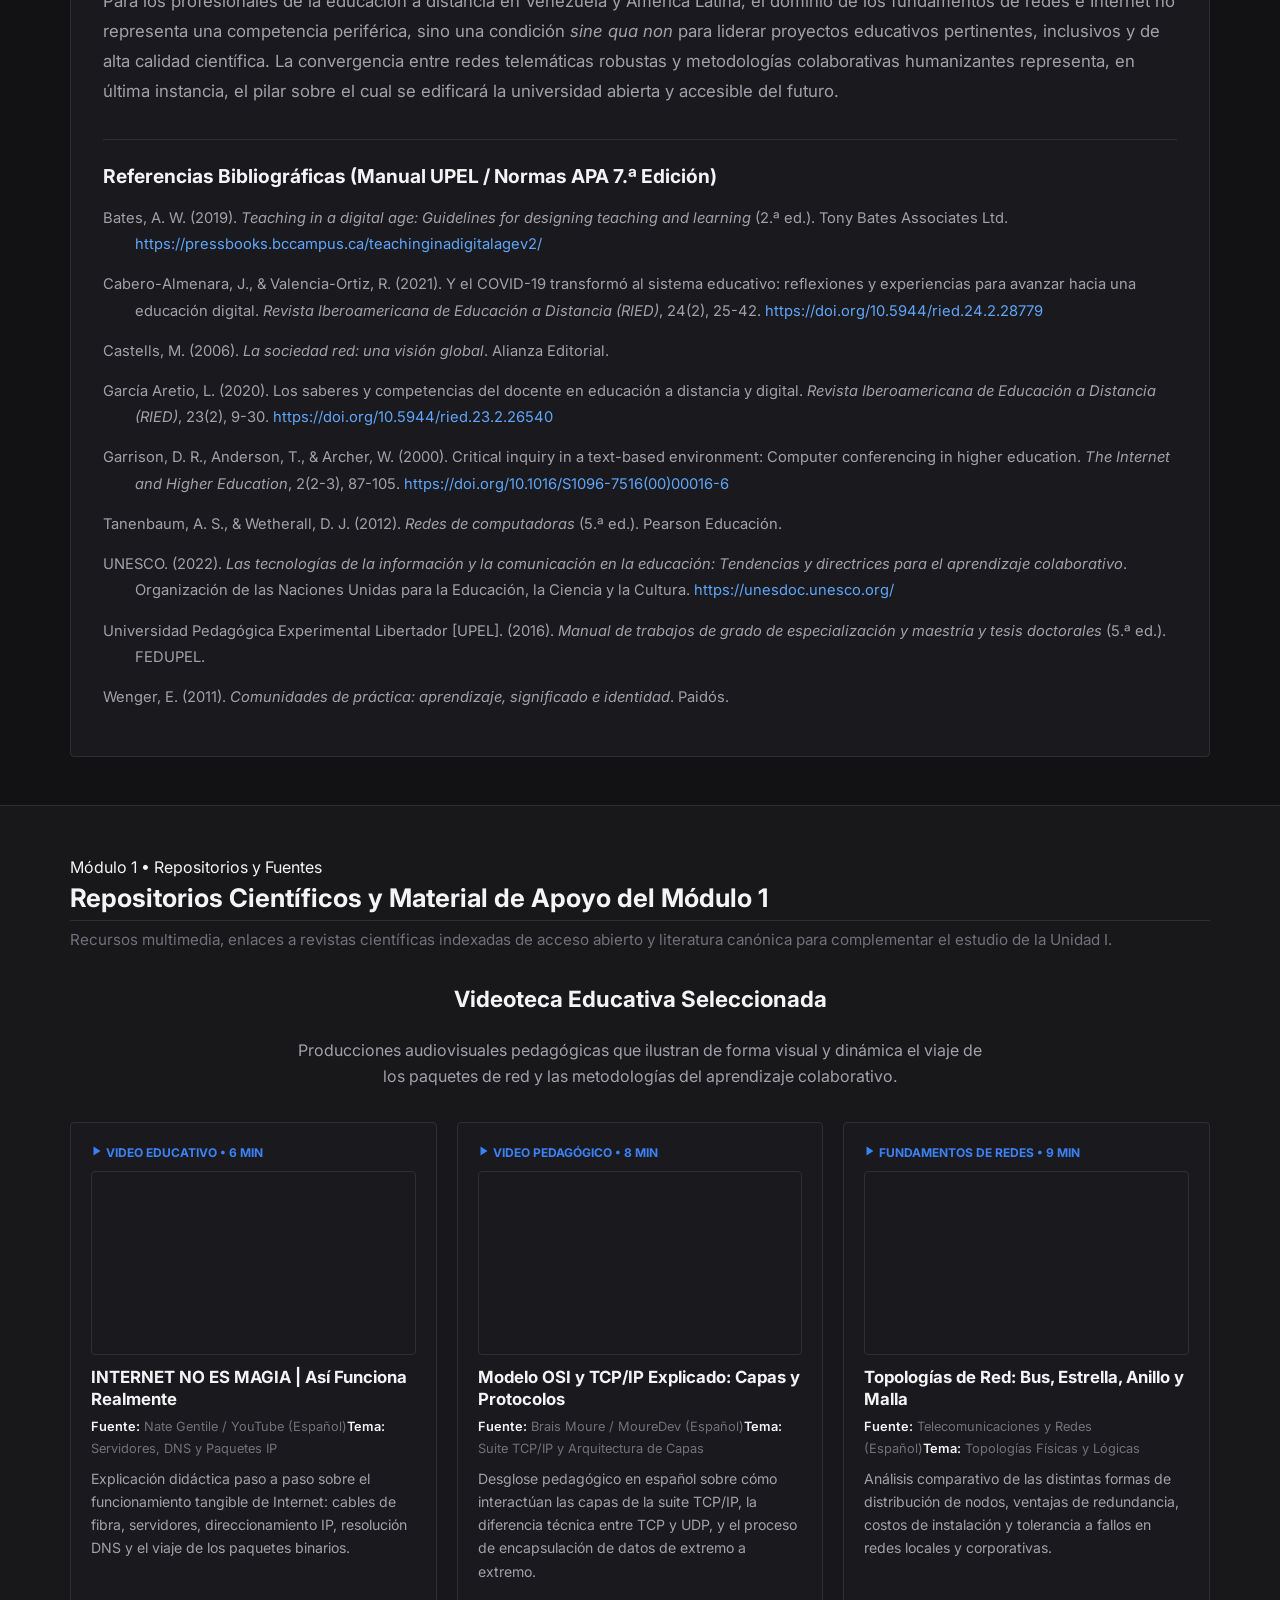
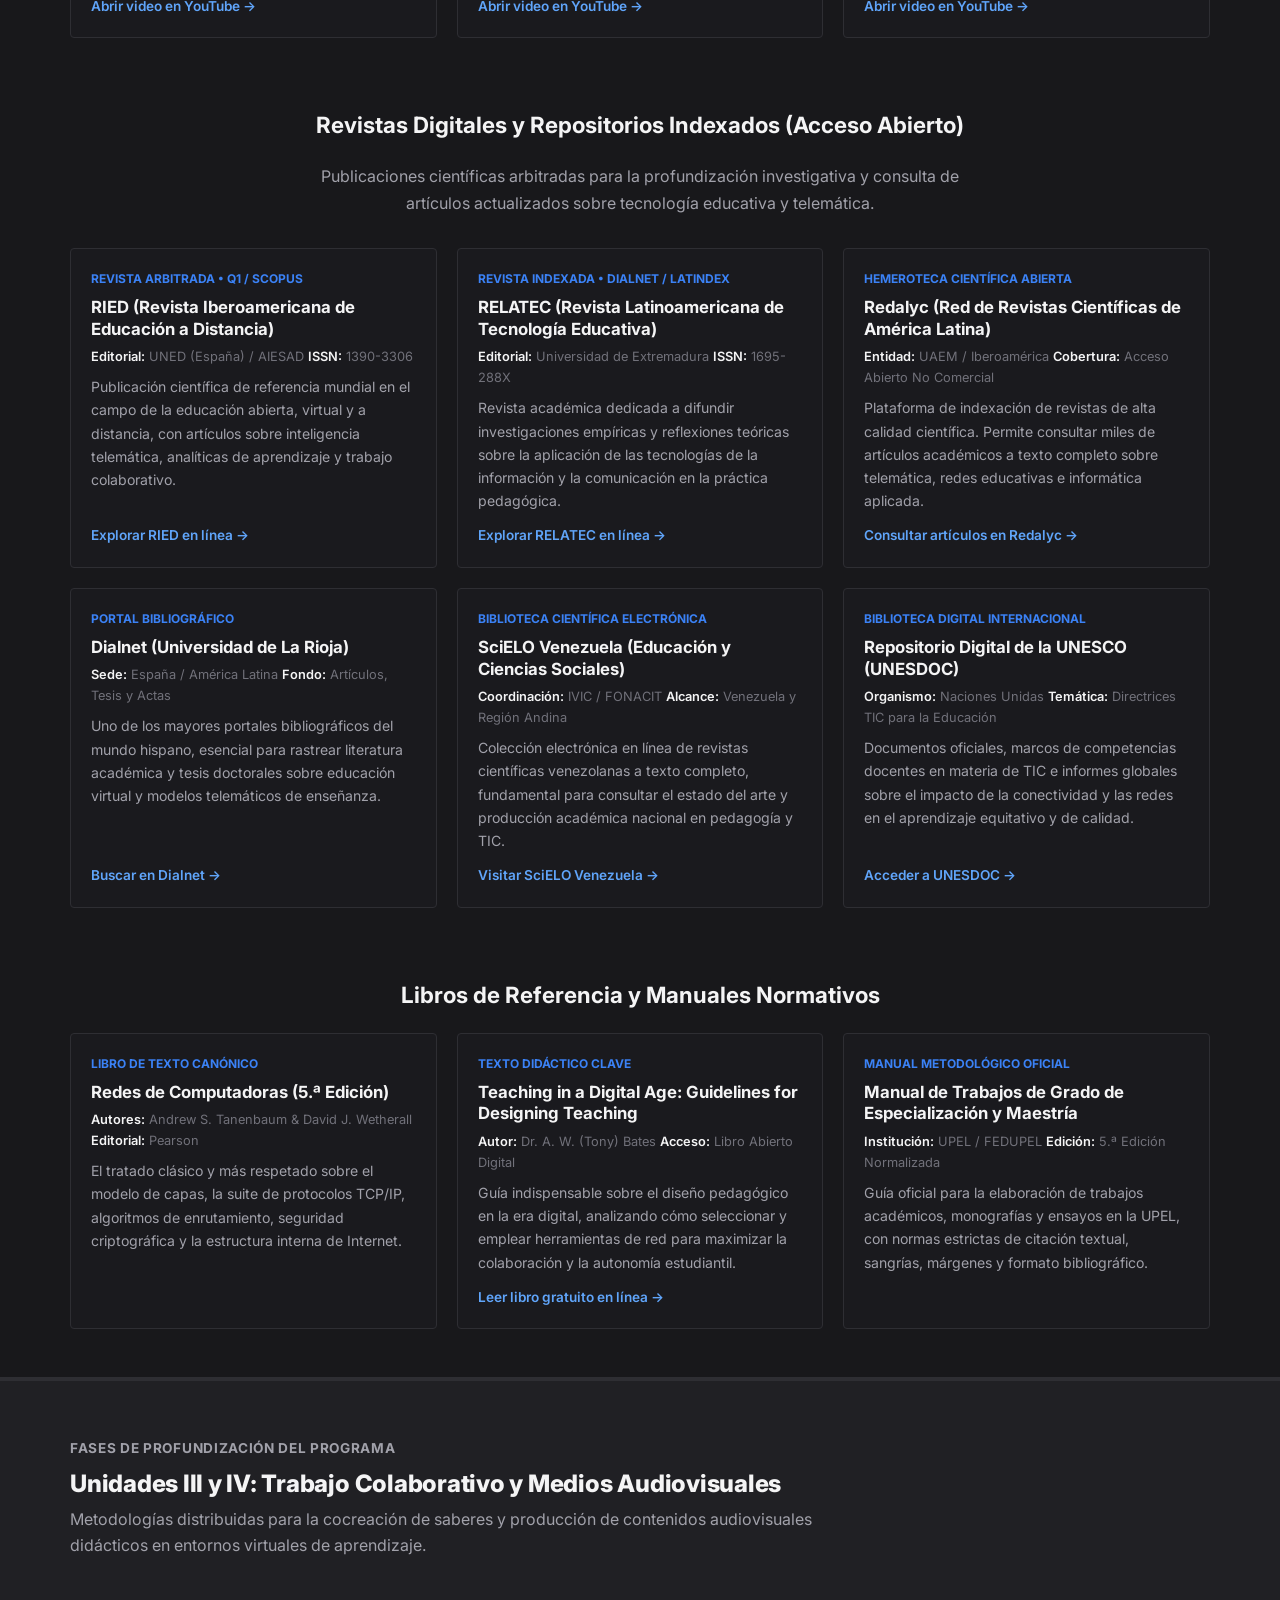
==== commit d23af7a4: "feat: implementar espacio autonomo de la Unidad III con presentacion interactiva e infografia bento" ====
--- a/index.html
+++ b/index.html
@@ -29,7 +29,7 @@
 <li><a class="nav-link active" href="#inicio">Inicio</a></li>
 <li><a class="nav-link" href="#modulo1">Módulo 1: Redes</a></li>
 <li><a class="nav-link" href="unidad2.html" style="color: var(--accent); font-weight: 700;">Módulo 2: Comunicación</a></li>
-<li><a class="nav-link" href="#colaboracion">Unidad III: Colaboración</a></li>
+<li><a class="nav-link" href="unidad3.html" style="color: var(--primary); font-weight: 700;">Módulo 3: Colaboración</a></li>
 <li><a class="nav-link" href="#video">Unidad IV: Video</a></li>
 <li><a class="nav-link" href="#glosario">Glosario</a></li>
 </ul>
@@ -123,10 +123,10 @@
       <strong style="color: var(--text-primary); font-size: 0.92rem; display: block;">Módulo 2: Comunicación Telemática</strong>
       <span style="font-size: 0.8rem; color: var(--text-secondary);">Diapositivas, podcast de audio, ensayo UPEL, videoteca y herramientas de voz y texto.</span>
     </a>
-    <a href="#colaboracion" class="wiki-card" style="padding: 0.85rem; text-decoration: none; border-left: 4px solid var(--text-muted); display: block; border-radius: var(--radius-sm);">
-      <div style="font-size: 0.75rem; font-weight: 700; color: var(--text-muted); text-transform: uppercase; margin-bottom: 0.2rem;">Fase 3 • Metodologías</div>
-      <strong style="color: var(--text-primary); font-size: 0.92rem; display: block;">Unidad III: Trabajo Colaborativo</strong>
-      <span style="font-size: 0.8rem; color: var(--text-secondary);">Comunidades de práctica, wikis y cocreación de saberes.</span>
+    <a href="unidad3.html" class="wiki-card" style="padding: 0.85rem; text-decoration: none; border-left: 4px solid var(--primary); display: block; border-radius: var(--radius-sm);">
+      <div style="font-size: 0.75rem; font-weight: 700; color: var(--primary); text-transform: uppercase; margin-bottom: 0.2rem;">Fase 3 • Metodologías y Software</div>
+      <strong style="color: var(--text-primary); font-size: 0.92rem; display: block;">Módulo 3: Aprendizaje Colaborativo y Aplicaciones</strong>
+      <span style="font-size: 0.8rem; color: var(--text-secondary);">Presentación interactiva, infografía bento, matriz de herramientas, ensayo UPEL y videoteca.</span>
     </a>
     <a href="#video" class="wiki-card" style="padding: 0.85rem; text-decoration: none; border-left: 4px solid var(--text-muted); display: block; border-radius: var(--radius-sm);">
       <div style="font-size: 0.75rem; font-weight: 700; color: var(--text-muted); text-transform: uppercase; margin-bottom: 0.2rem;">Fase 4 • Medios</div>
@@ -1395,10 +1395,10 @@
 <div>
 <h4 class="footer-title">Ejes Temáticos</h4>
 <ul class="footer-links">
-<li><a href="#redes">Redes e Internet</a></li>
-<li><a href="#comunicacion">Tecnologías para la Comunicación</a></li>
-<li><a href="#colaboracion">Trabajo Colaborativo en Redes</a></li>
-<li><a href="#video">Creación y Edición de Videos</a></li>
+<li><a href="#modulo1">Módulo 1: Redes e Internet</a></li>
+<li><a href="unidad2.html">Módulo 2: Comunicación Telemática</a></li>
+<li><a href="unidad3.html">Módulo 3: Aprendizaje Colaborativo</a></li>
+<li><a href="#video">Unidad IV: Creación de Video</a></li>
 </ul>
 </div>
 <div>
--- a/css/styles.css
+++ b/css/styles.css
@@ -1765,6 +1765,99 @@
   color: var(--text-muted);
   border-top: 1px solid var(--border-color);
   padding-top: 0.6rem;
+}
+
+.infographic-bento {
+  display: grid;
+  grid-template-columns: repeat(12, 1fr);
+  gap: 1.25rem;
+  margin-top: 1.5rem;
+}
+.bento-card {
+  background: var(--bg-secondary);
+  border: 1px solid var(--border-color);
+  border-radius: var(--radius-sm);
+  padding: 1.5rem;
+  transition: transform 0.2s ease, border-color 0.2s ease, box-shadow 0.2s ease;
+}
+.bento-card:hover {
+  border-color: var(--primary);
+  transform: translateY(-2px);
+  box-shadow: 0 8px 24px rgba(0, 0, 0, 0.2);
+}
+.bento-card-col-6 {
+  grid-column: span 6;
+}
+.bento-card-col-4 {
+  grid-column: span 4;
+}
+.bento-card-col-8 {
+  grid-column: span 8;
+}
+.bento-card-col-12 {
+  grid-column: span 12;
+}
+@media (max-width: 900px) {
+  .bento-card-col-6,
+  .bento-card-col-4,
+  .bento-card-col-8 {
+    grid-column: span 12;
+  }
+}
+.bento-kicker {
+  font-size: 0.75rem;
+  font-weight: 700;
+  text-transform: uppercase;
+  letter-spacing: 0.05em;
+  margin-bottom: 0.5rem;
+  display: flex;
+  align-items: center;
+  gap: 0.5rem;
+}
+.bento-title {
+  font-size: 1.25rem;
+  font-weight: 700;
+  color: var(--text-primary);
+  margin-bottom: 0.75rem;
+  line-height: 1.3;
+}
+.bento-desc {
+  font-size: 0.9rem;
+  color: var(--text-secondary);
+  line-height: 1.6;
+  margin-bottom: 1rem;
+}
+.bento-list {
+  list-style: none;
+  display: flex;
+  flex-direction: column;
+  gap: 0.5rem;
+  padding: 0;
+  margin: 0;
+}
+.bento-list-item {
+  font-size: 0.85rem;
+  color: var(--text-secondary);
+  line-height: 1.5;
+  display: flex;
+  align-items: flex-start;
+  gap: 0.5rem;
+}
+.bento-list-item strong {
+  color: var(--text-primary);
+}
+.genially-box {
+  background: linear-gradient(135deg, var(--bg-tertiary) 0%, var(--bg-secondary) 100%);
+  border: 1px solid var(--border-color);
+  border-left: 4px solid var(--accent);
+  border-radius: var(--radius-sm);
+  padding: 1.75rem;
+  display: flex;
+  justify-content: space-between;
+  align-items: center;
+  flex-wrap: wrap;
+  gap: 1.25rem;
+  margin-top: 1.5rem;
 }
 
 @media print {
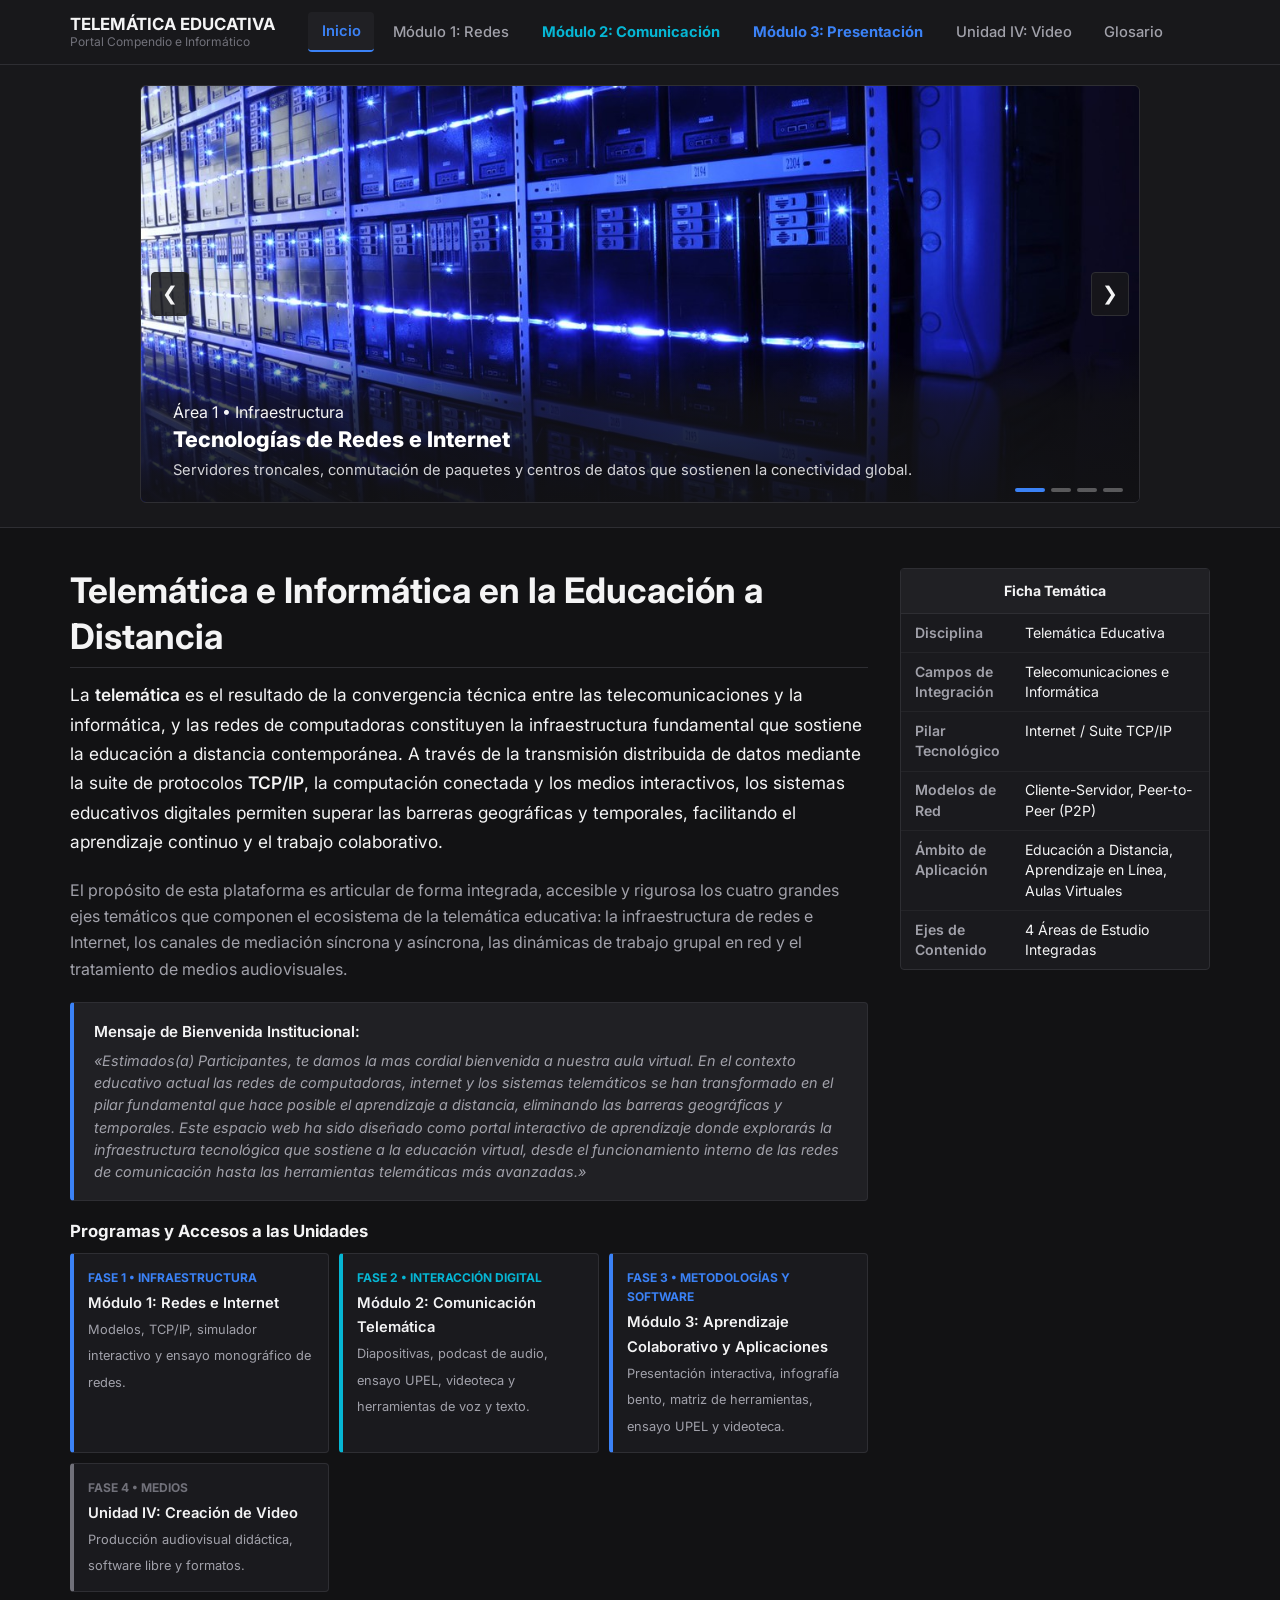
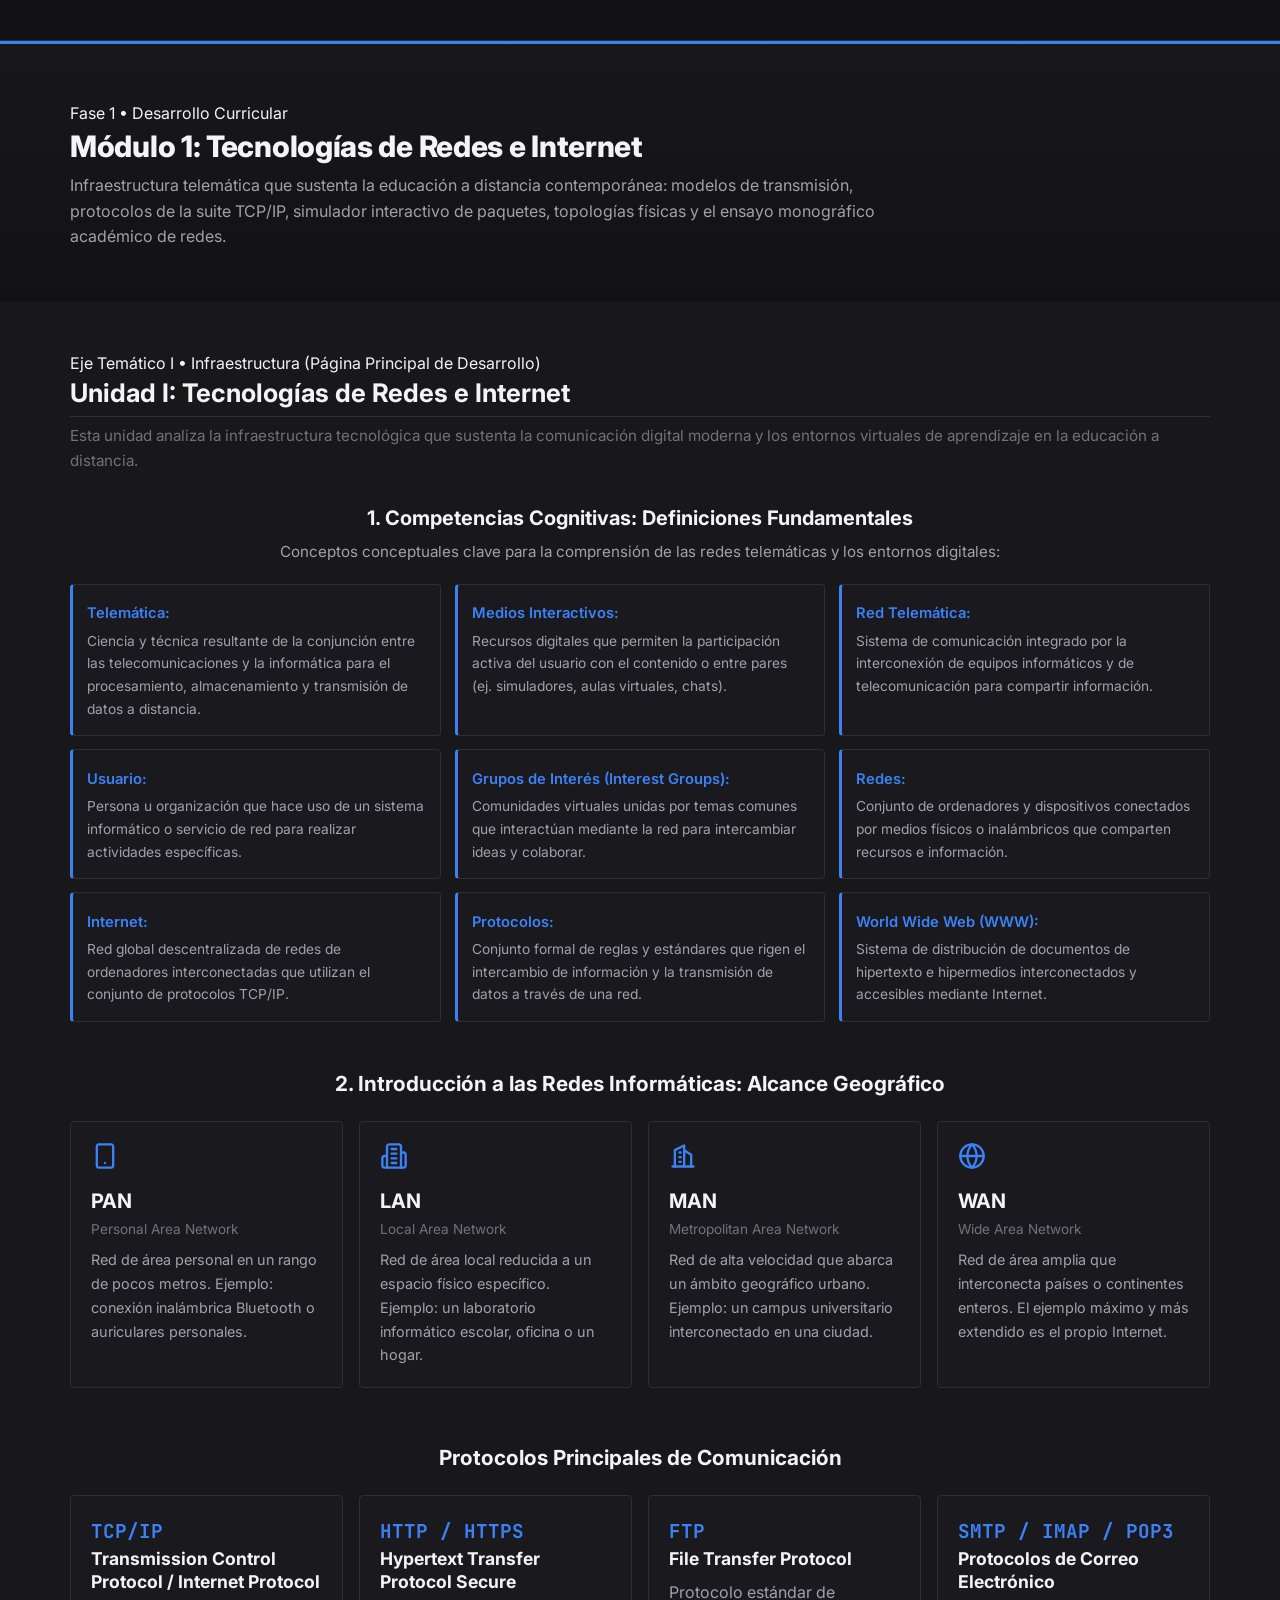
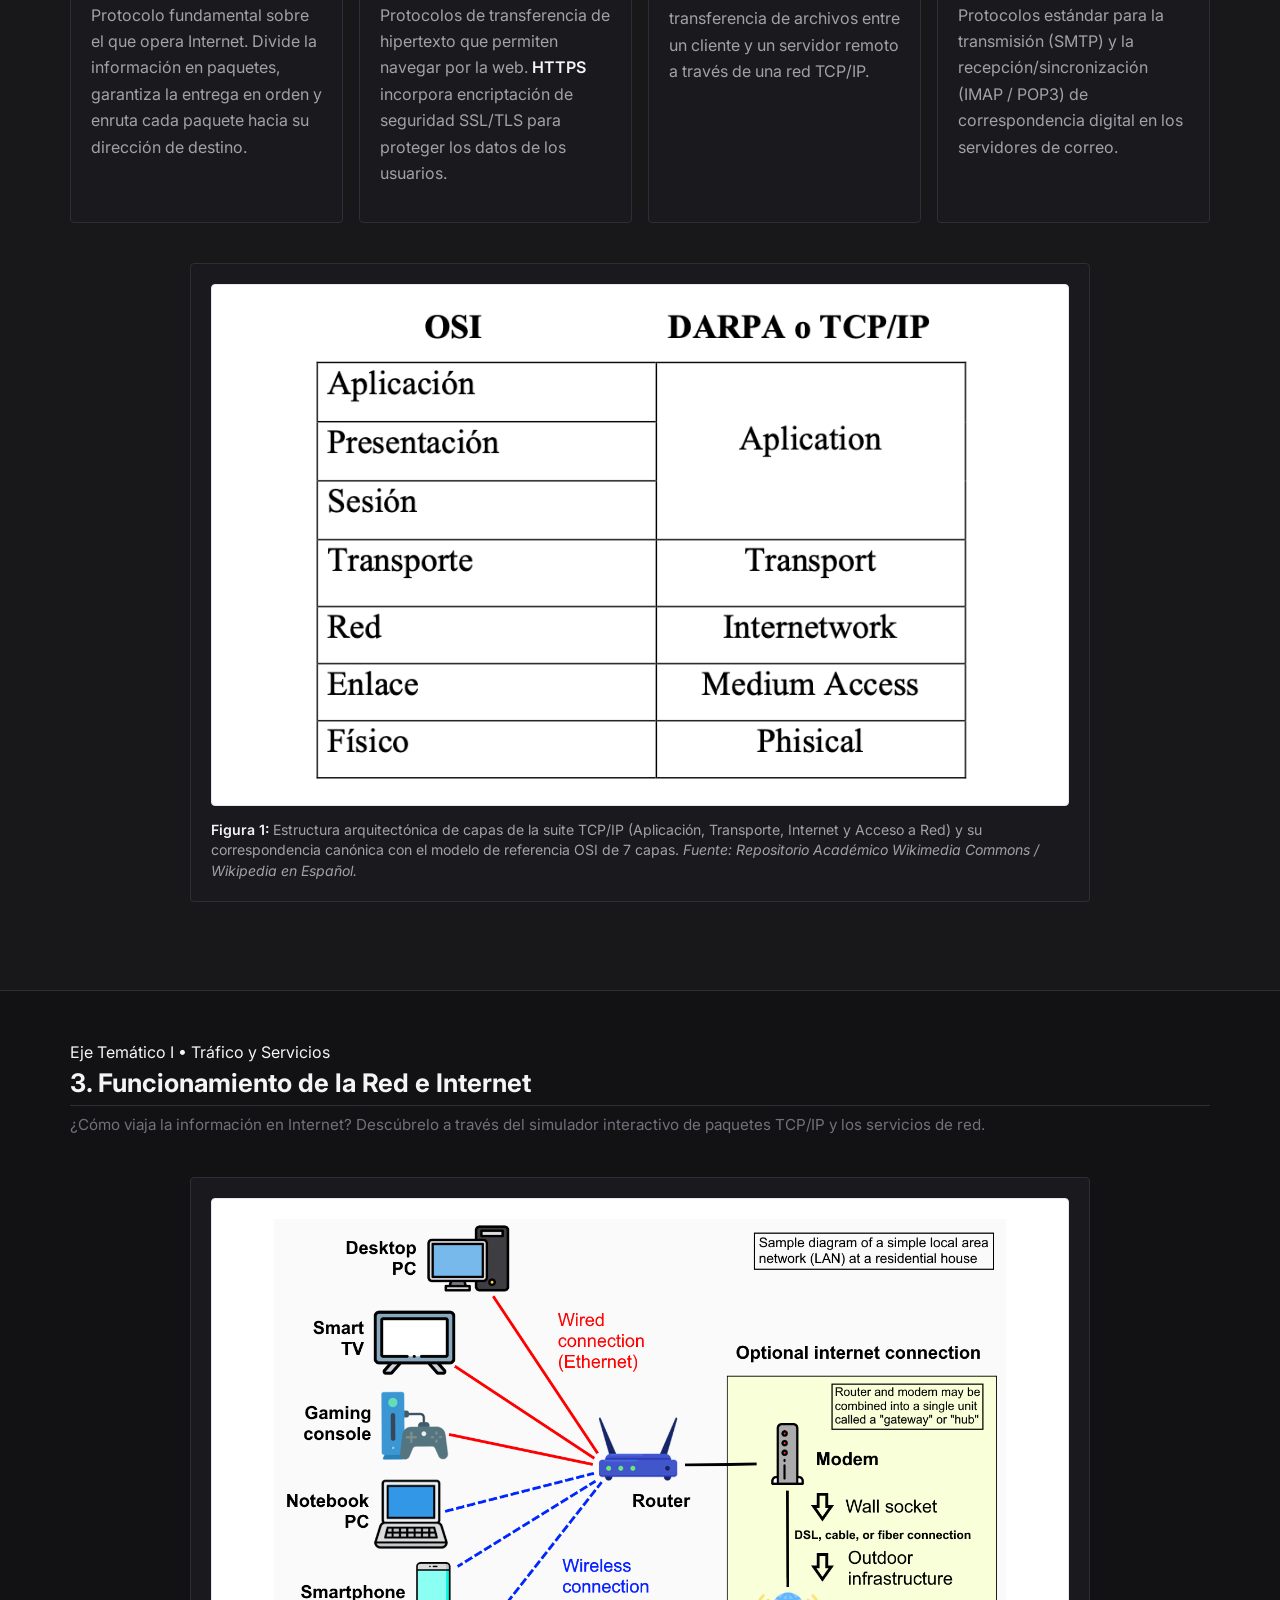
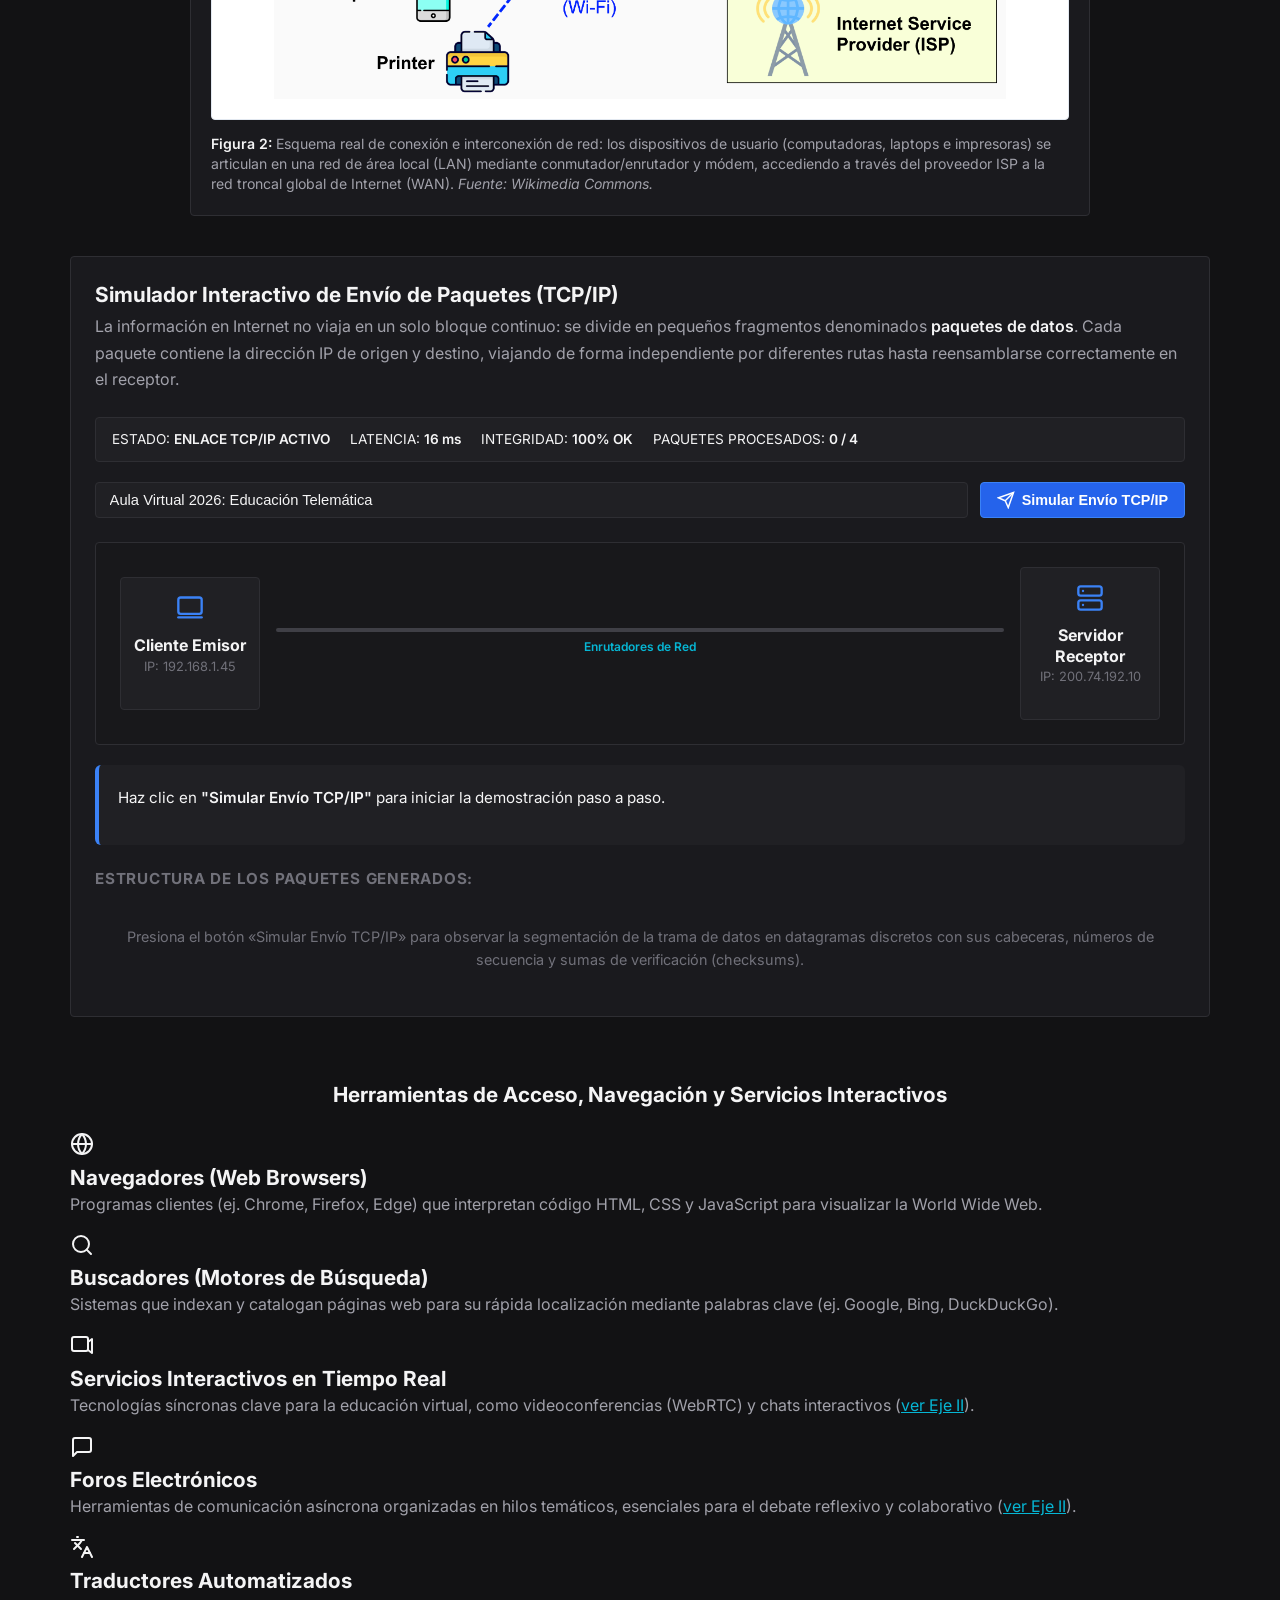
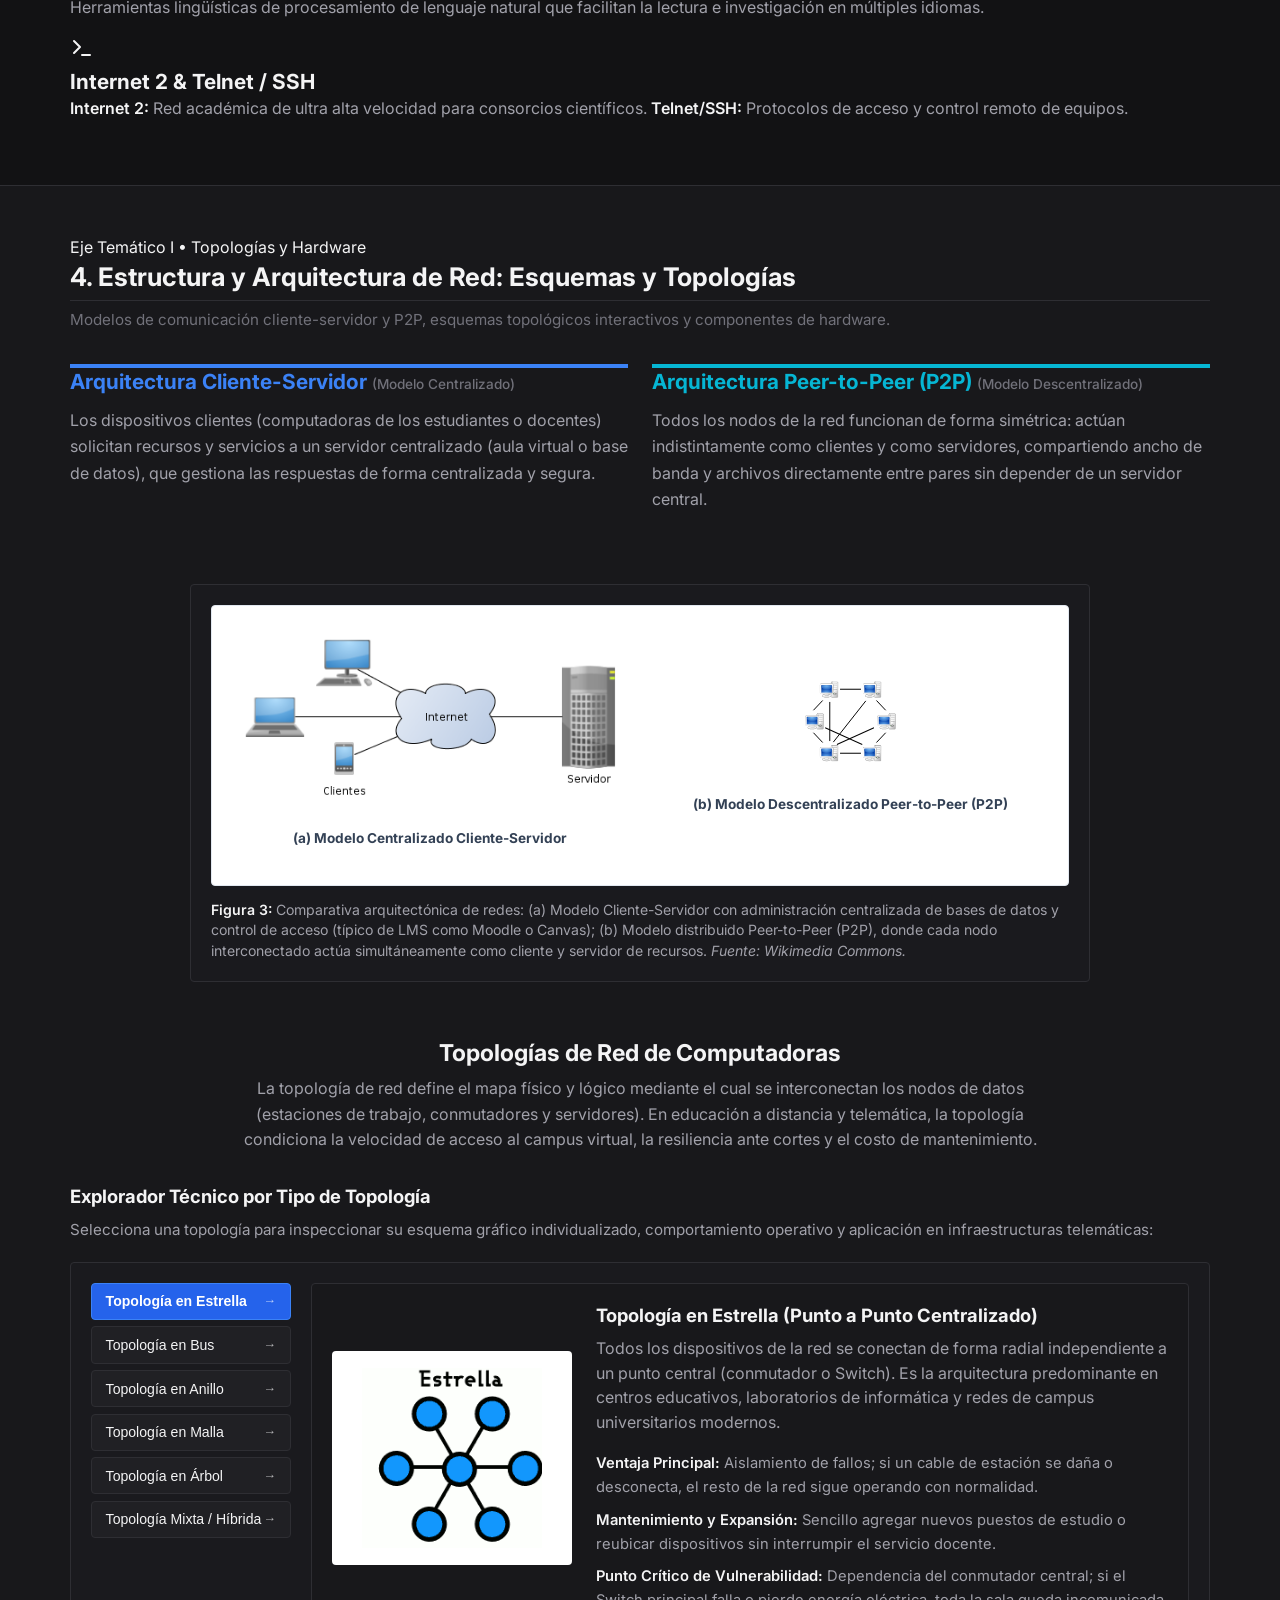
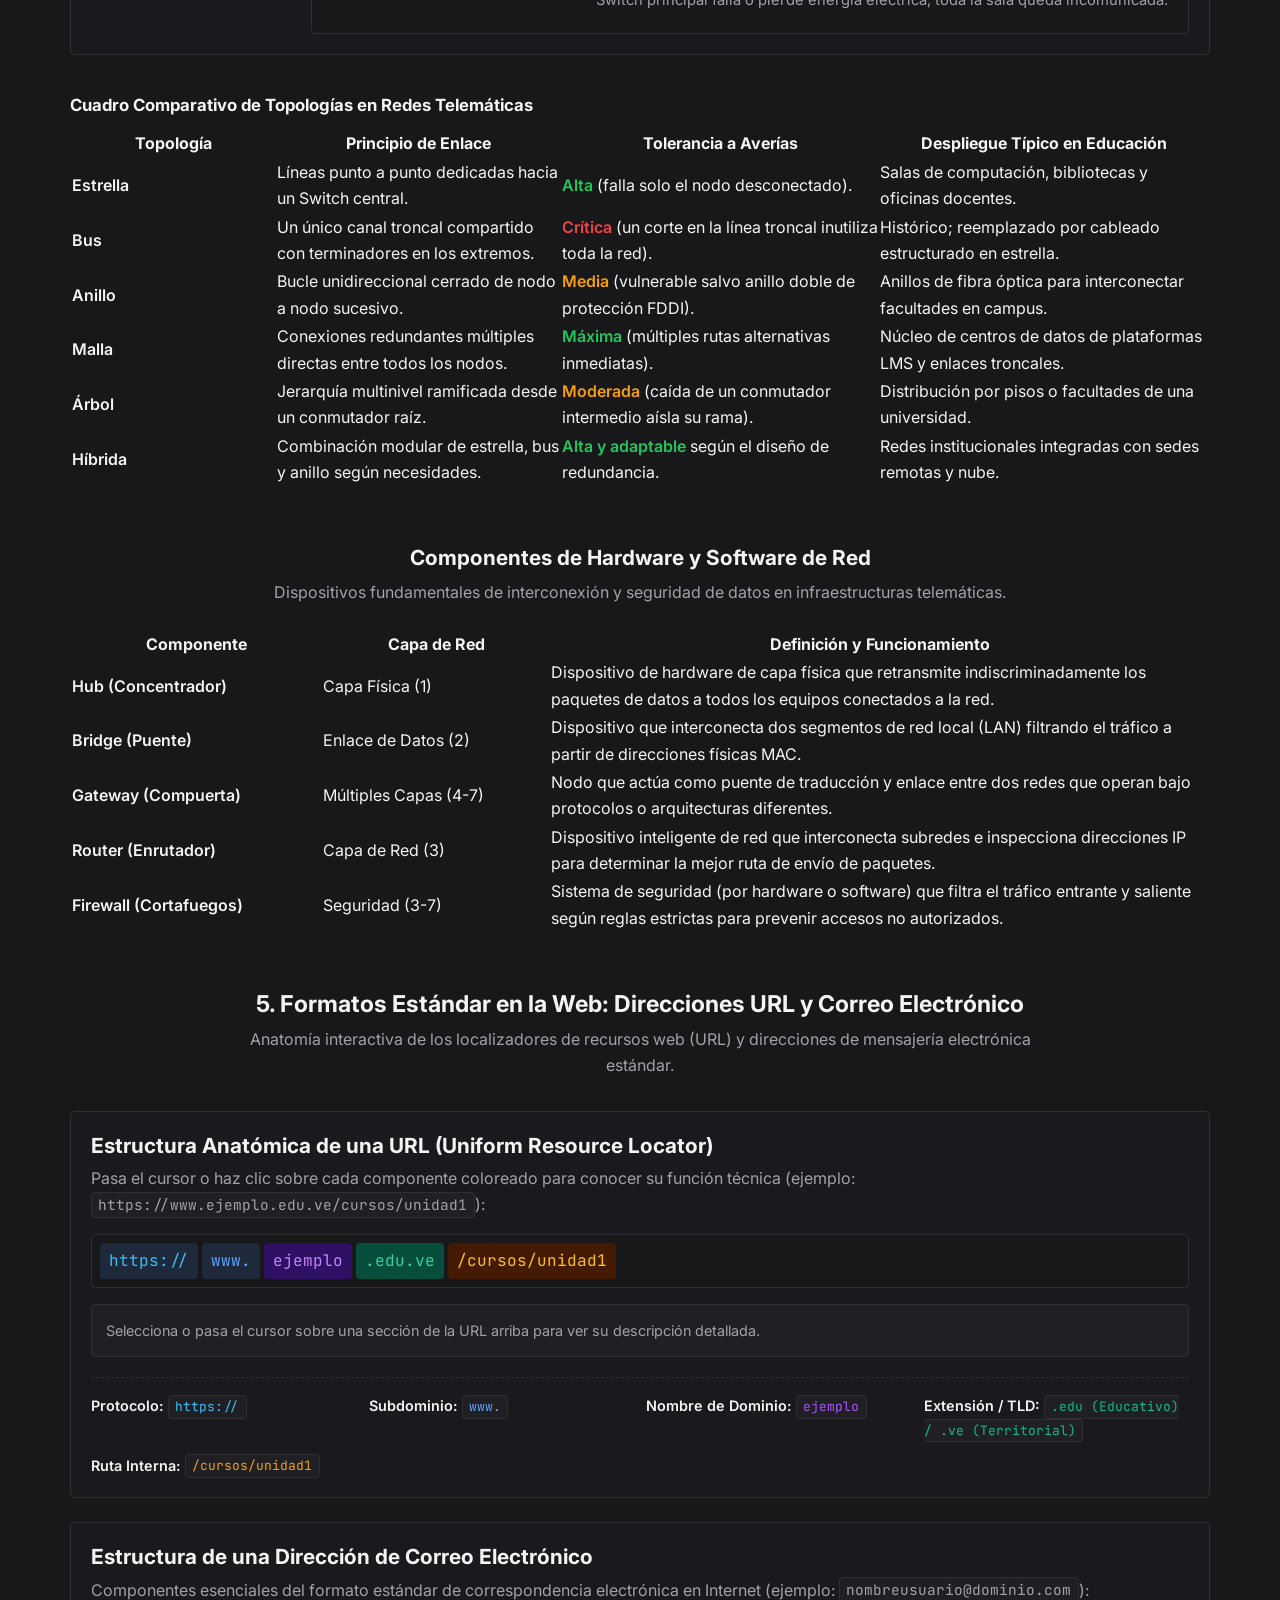
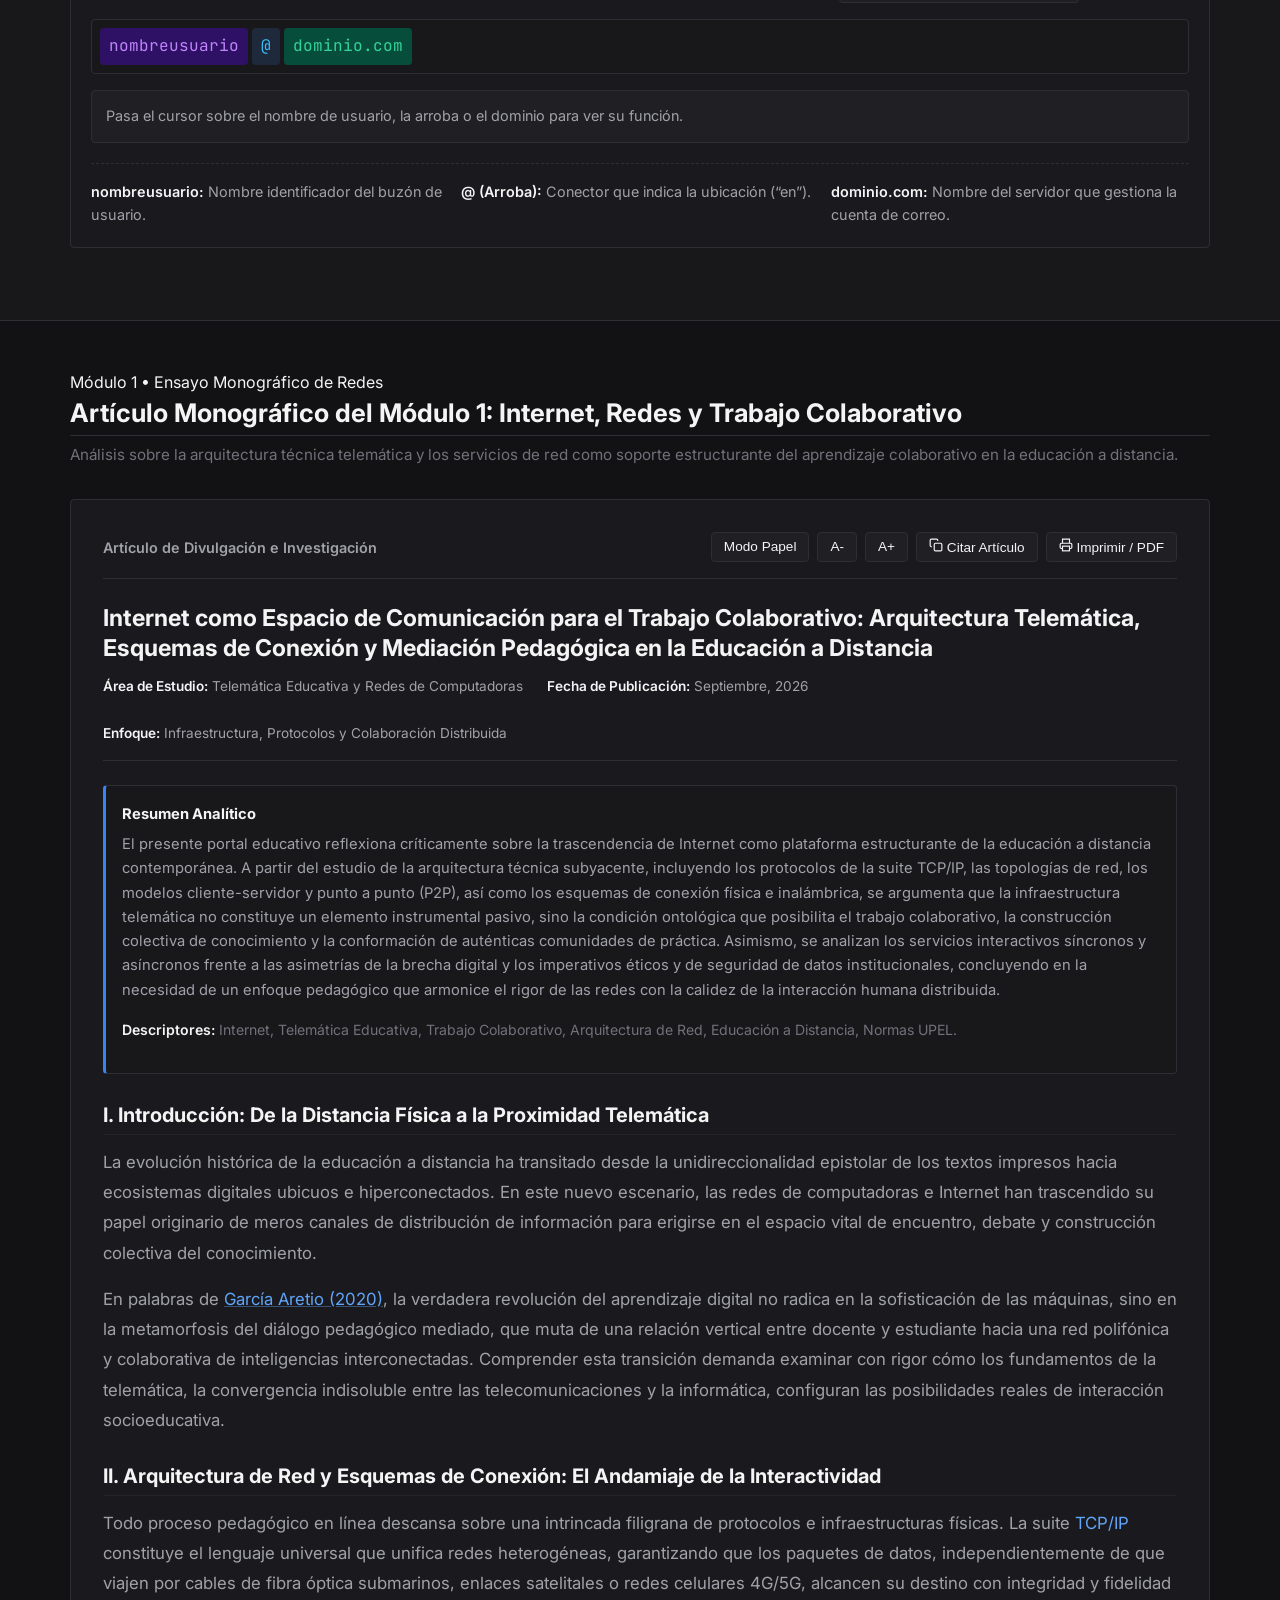
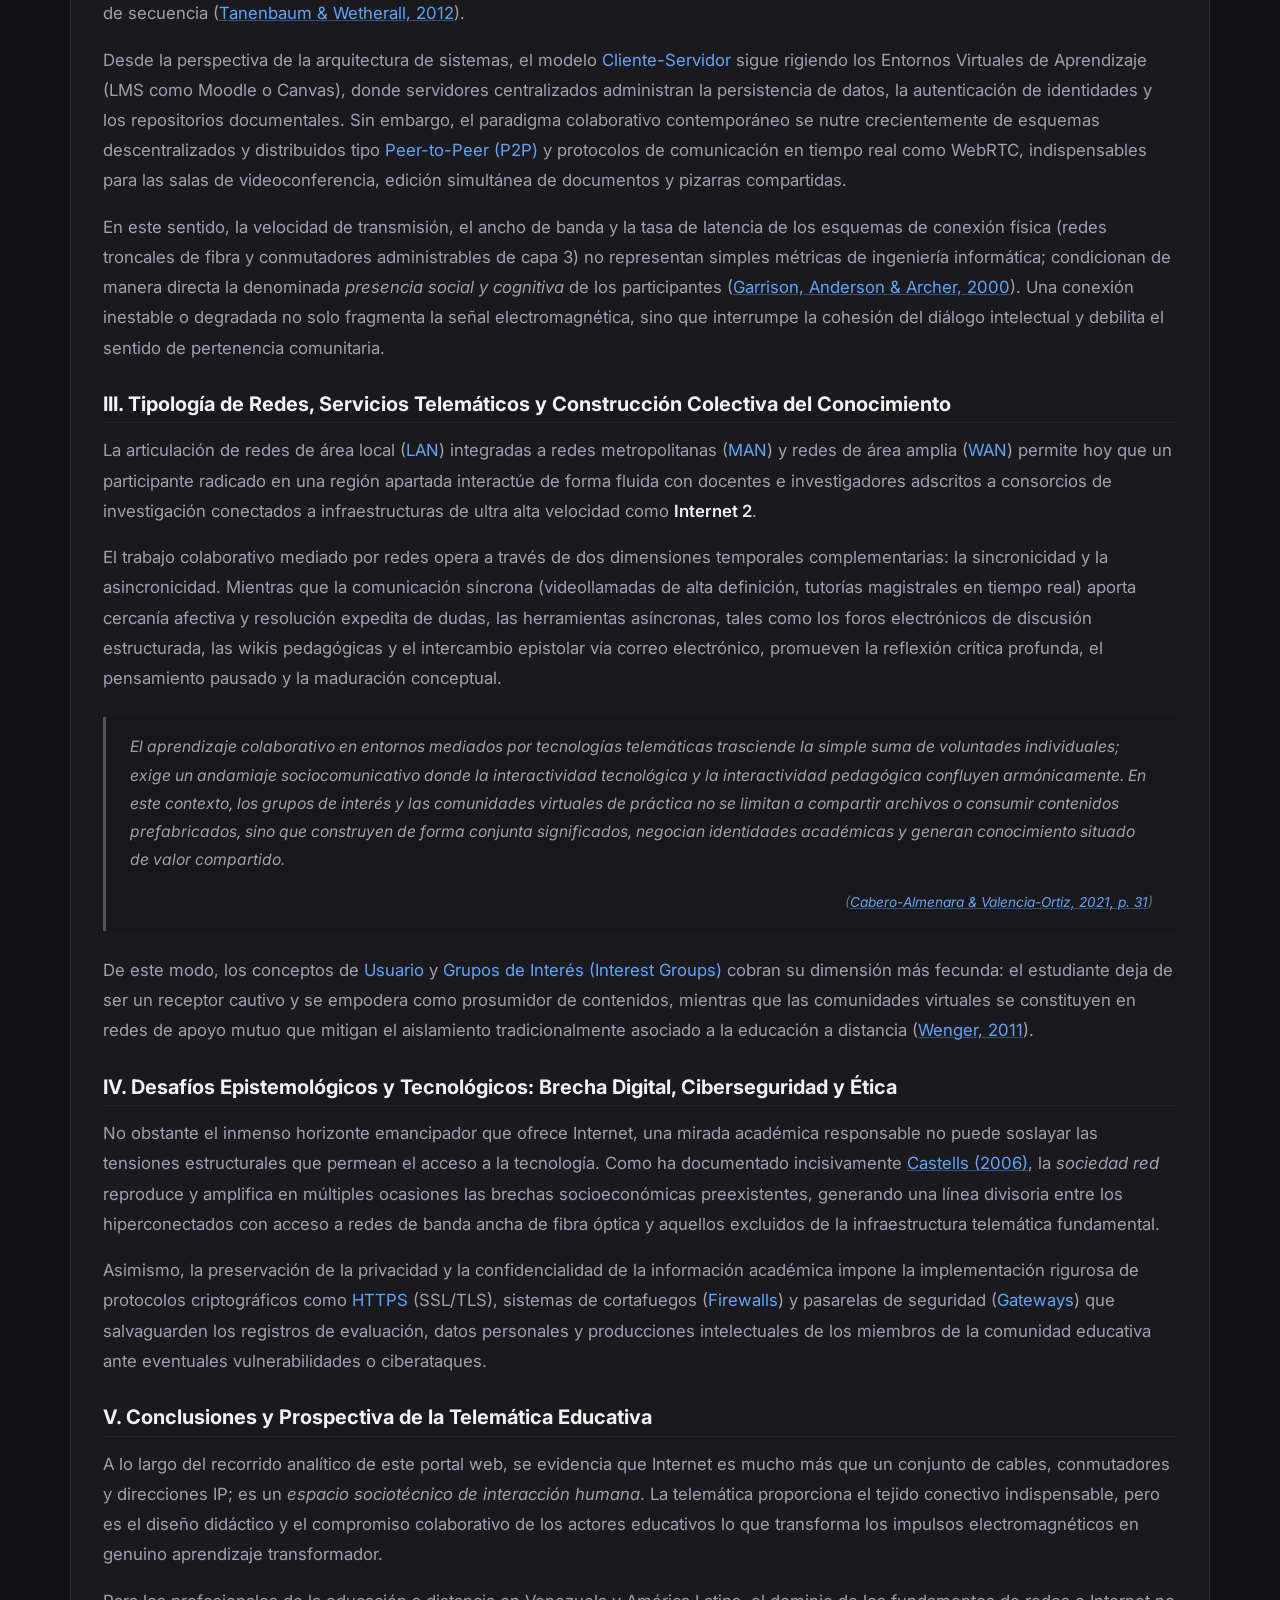
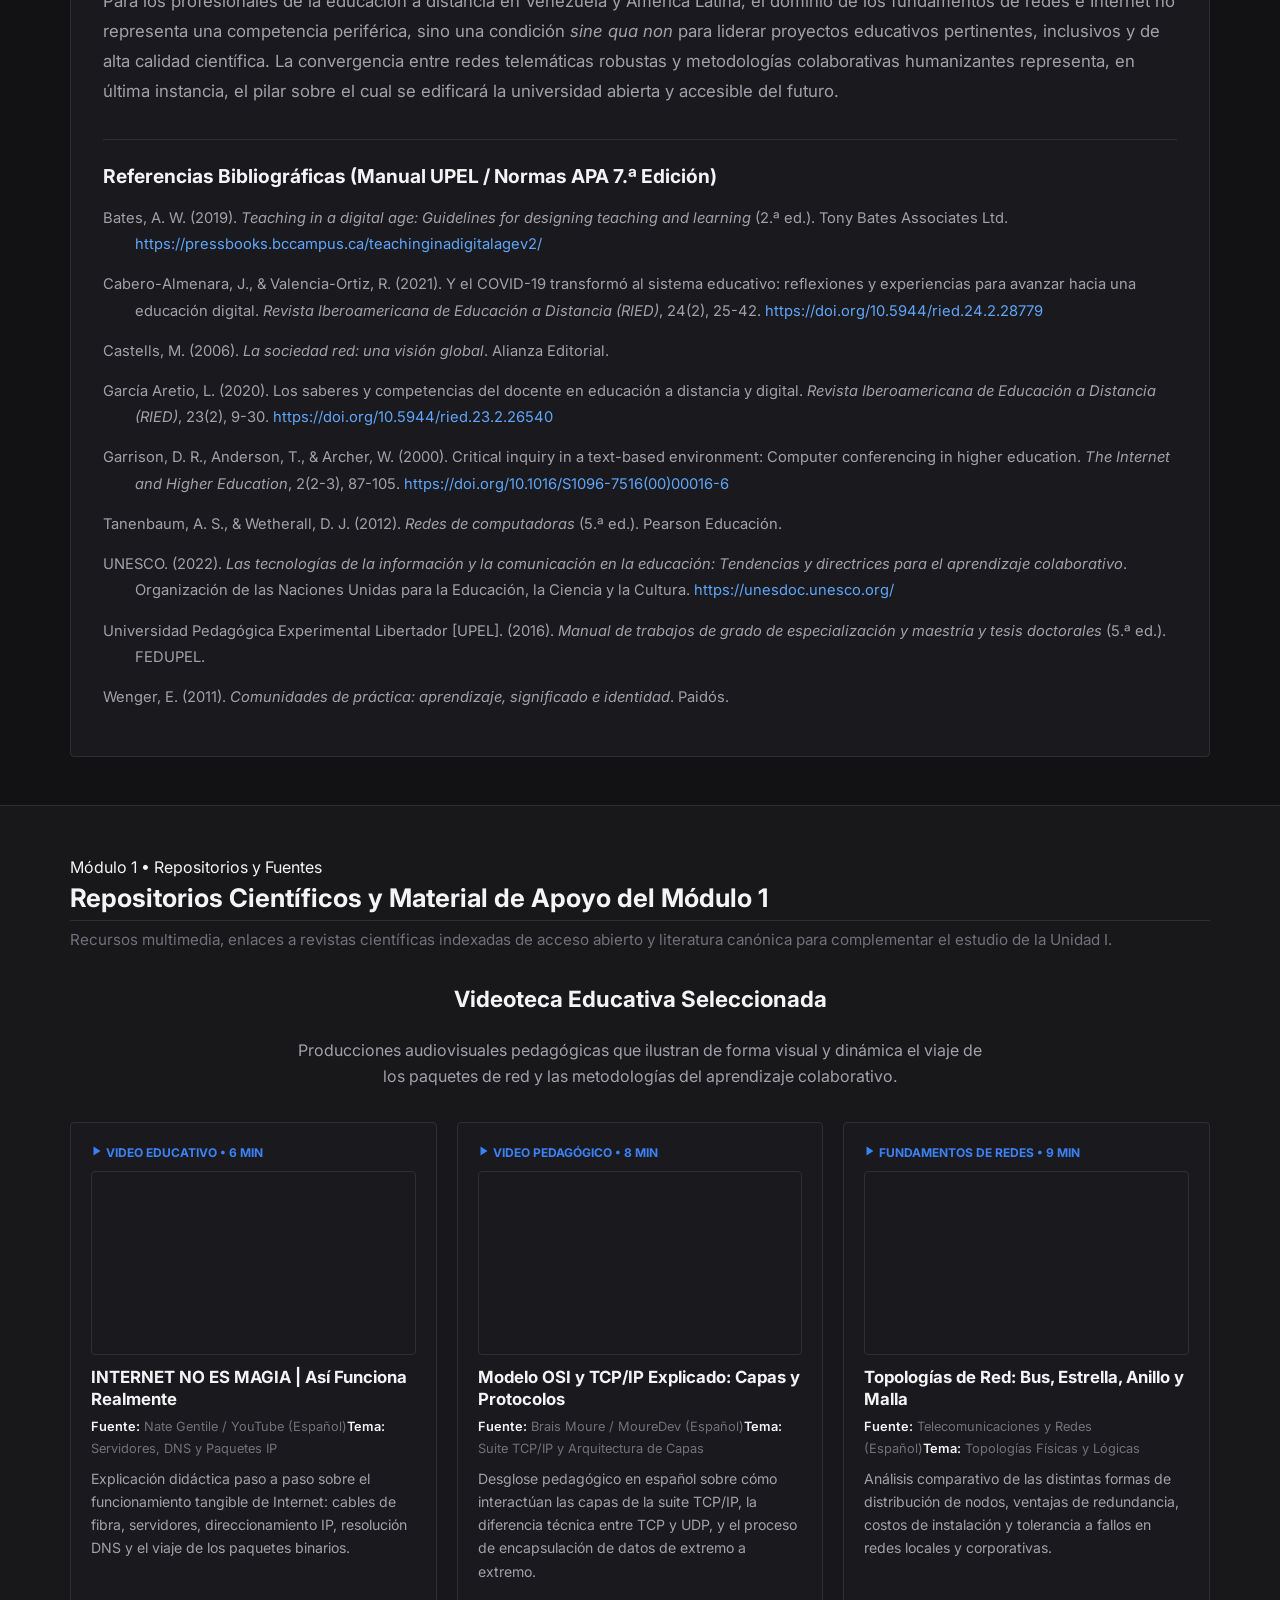
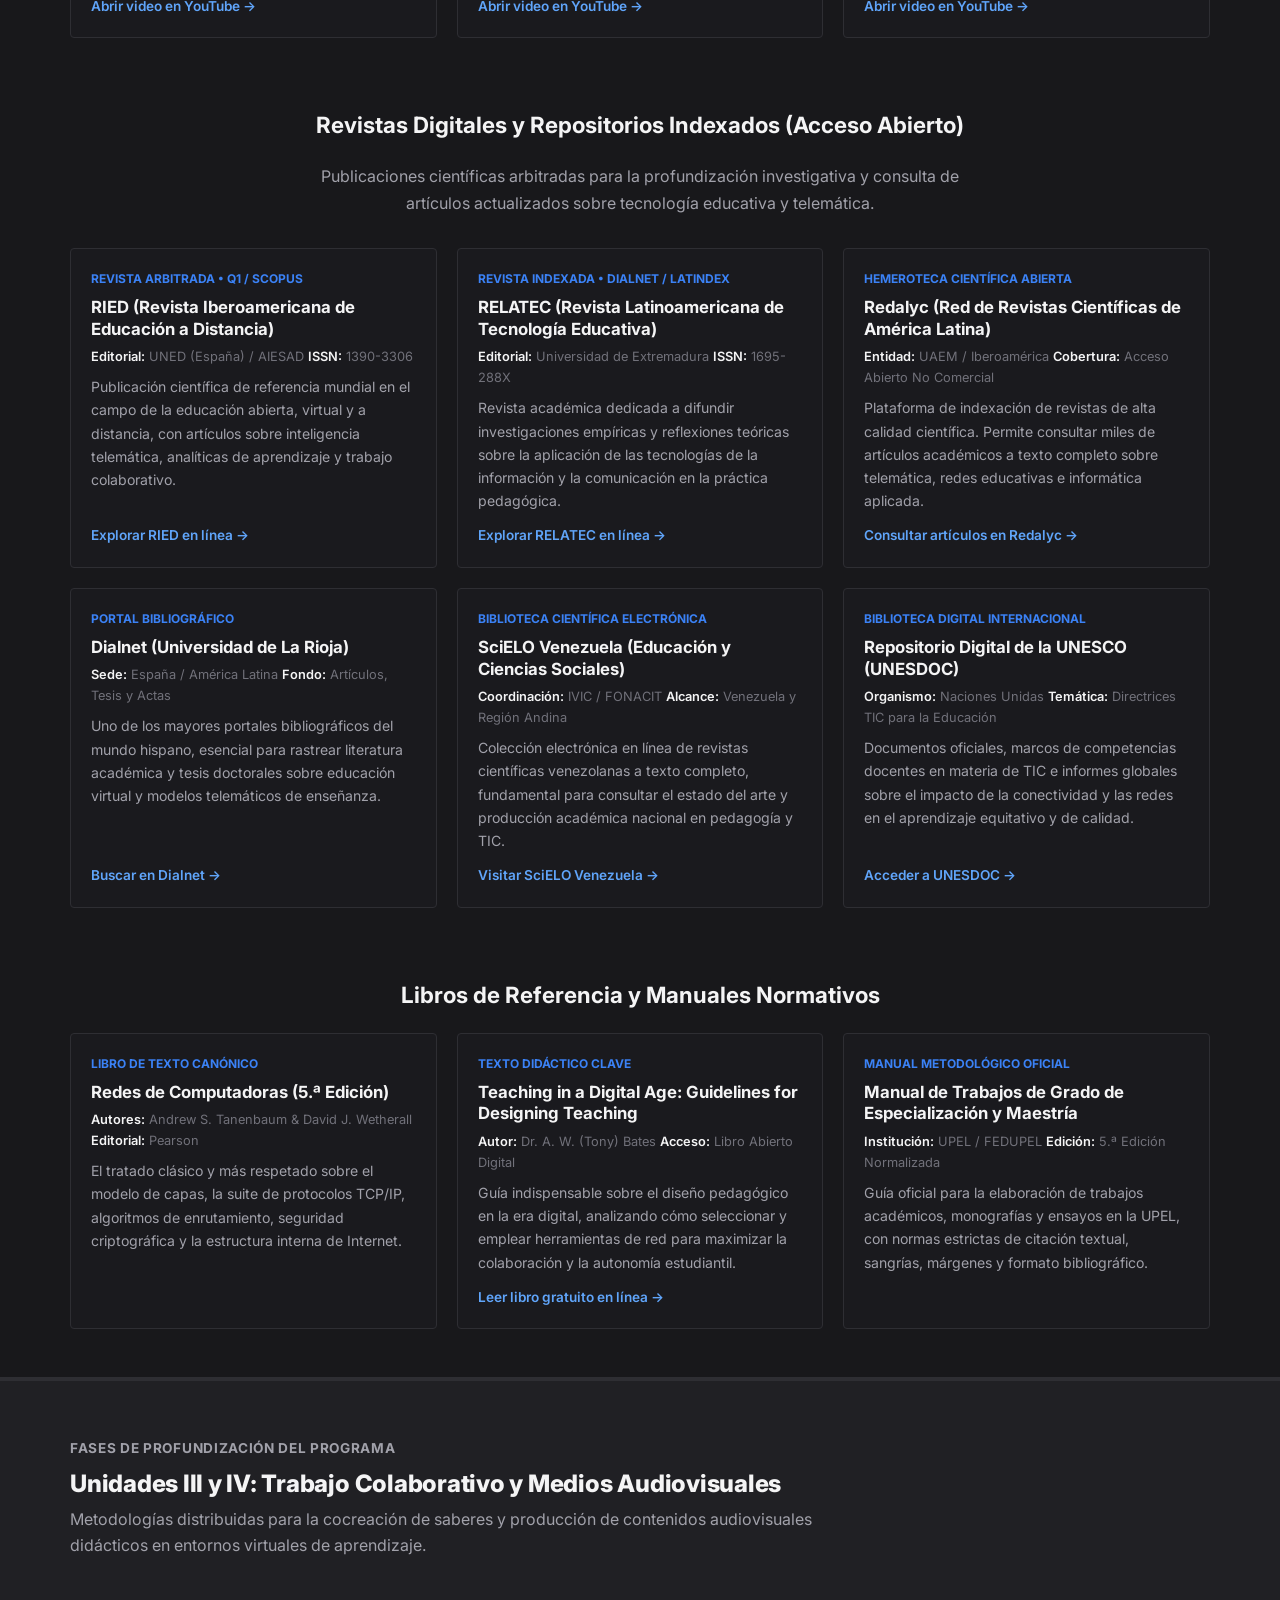
==== commit c23f599e: "fix: actualizar enlace de navegación del Módulo 3 a Presentación en todos los menús" ====
--- a/index.html
+++ b/index.html
@@ -29,7 +29,7 @@
 <li><a class="nav-link active" href="#inicio">Inicio</a></li>
 <li><a class="nav-link" href="#modulo1">Módulo 1: Redes</a></li>
 <li><a class="nav-link" href="unidad2.html" style="color: var(--accent); font-weight: 700;">Módulo 2: Comunicación</a></li>
-<li><a class="nav-link" href="unidad3.html" style="color: var(--primary); font-weight: 700;">Módulo 3: Colaboración</a></li>
+<li><a class="nav-link" href="unidad3.html" style="color: var(--primary); font-weight: 700;">Módulo 3: Presentación</a></li>
 <li><a class="nav-link" href="#video">Unidad IV: Video</a></li>
 <li><a class="nav-link" href="#glosario">Glosario</a></li>
 </ul>
@@ -1397,7 +1397,7 @@
 <ul class="footer-links">
 <li><a href="#modulo1">Módulo 1: Redes e Internet</a></li>
 <li><a href="unidad2.html">Módulo 2: Comunicación Telemática</a></li>
-<li><a href="unidad3.html">Módulo 3: Aprendizaje Colaborativo</a></li>
+<li><a href="unidad3.html">Módulo 3: Presentación</a></li>
 <li><a href="#video">Unidad IV: Creación de Video</a></li>
 </ul>
 </div>
--- a/css/styles.css
+++ b/css/styles.css
@@ -1858,6 +1858,1225 @@
   flex-wrap: wrap;
   gap: 1.25rem;
   margin-top: 1.5rem;
+}
+
+.genially-stage-wrap {
+  background: var(--bg-secondary);
+  border: 1px solid var(--border-color);
+  border-radius: var(--radius-md);
+  overflow: hidden;
+  box-shadow: 0 12px 36px rgba(0, 0, 0, 0.25);
+  margin-top: 1.5rem;
+  margin-bottom: 2rem;
+  position: relative;
+}
+
+.genially-stage-wrap:fullscreen {
+  border-radius: 0;
+  width: 100vw;
+  height: 100vh;
+  display: flex;
+  flex-direction: column;
+  justify-content: space-between;
+  background: var(--bg-primary);
+  padding: 1rem;
+}
+
+.genially-toolbar {
+  display: flex;
+  justify-content: space-between;
+  align-items: center;
+  padding: 0.85rem 1.25rem;
+  background: var(--bg-tertiary);
+  border-bottom: 1px solid var(--border-color);
+  flex-wrap: wrap;
+  gap: 0.75rem;
+}
+
+.genially-toolbar-left {
+  display: flex;
+  align-items: center;
+  gap: 0.75rem;
+}
+
+.genially-mode-tag {
+  font-size: 0.75rem;
+  font-weight: 700;
+  color: var(--primary);
+  text-transform: uppercase;
+  letter-spacing: 0.05em;
+  background: rgba(59, 130, 246, 0.12);
+  border: 1px solid rgba(59, 130, 246, 0.25);
+  padding: 0.2rem 0.55rem;
+  border-radius: var(--radius-sm);
+}
+
+.genially-toolbar-right {
+  display: flex;
+  align-items: center;
+  gap: 0.5rem;
+}
+
+.genially-tool-btn {
+  background: var(--bg-secondary);
+  border: 1px solid var(--border-color);
+  color: var(--text-primary);
+  padding: 0.35rem 0.75rem;
+  font-size: 0.82rem;
+  border-radius: var(--radius-sm);
+  cursor: pointer;
+  display: inline-flex;
+  align-items: center;
+  gap: 0.4rem;
+  transition: all 0.2s ease;
+}
+
+.genially-tool-btn:hover {
+  background: var(--primary);
+  border-color: var(--primary);
+  color: #ffffff;
+}
+
+.genially-progress-track {
+  width: 100%;
+  height: 4px;
+  background: var(--bg-tertiary);
+  overflow: hidden;
+}
+
+.genially-progress-bar {
+  height: 100%;
+  width: 10%;
+  background: linear-gradient(90deg, var(--primary) 0%, var(--accent) 100%);
+  transition: width 0.3s cubic-bezier(0.4, 0, 0.2, 1);
+}
+
+.slide-index-modal {
+  position: fixed;
+  inset: 0;
+  background: rgba(10, 14, 23, 0.85);
+  backdrop-filter: blur(8px);
+  z-index: 1000;
+  display: none;
+  align-items: center;
+  justify-content: center;
+  padding: 1.5rem;
+  animation: fadeIn 0.2s ease forwards;
+}
+
+.slide-index-modal.open {
+  display: flex;
+}
+
+.slide-index-dialog {
+  background: var(--bg-secondary);
+  border: 1px solid var(--border-color);
+  border-radius: var(--radius-md);
+  max-width: 900px;
+  width: 100%;
+  max-height: 85vh;
+  display: flex;
+  flex-direction: column;
+  box-shadow: 0 20px 50px rgba(0, 0, 0, 0.5);
+  overflow: hidden;
+}
+
+.slide-index-header {
+  display: flex;
+  justify-content: space-between;
+  align-items: center;
+  padding: 1rem 1.5rem;
+  border-bottom: 1px solid var(--border-color);
+  background: var(--bg-tertiary);
+}
+
+.slide-index-title {
+  font-size: 1.1rem;
+  font-weight: 700;
+  color: var(--text-primary);
+  margin: 0;
+}
+
+.slide-index-close {
+  background: transparent;
+  border: none;
+  color: var(--text-secondary);
+  font-size: 1.25rem;
+  cursor: pointer;
+  padding: 0.25rem 0.5rem;
+  border-radius: var(--radius-sm);
+  transition: all 0.2s ease;
+}
+
+.slide-index-close:hover {
+  background: var(--bg-secondary);
+  color: var(--text-primary);
+}
+
+.slide-index-grid {
+  display: grid;
+  grid-template-columns: repeat(auto-fill, minmax(240px, 1fr));
+  gap: 1rem;
+  padding: 1.5rem;
+  overflow-y: auto;
+}
+
+.slide-index-card {
+  background: var(--bg-primary);
+  border: 1px solid var(--border-color);
+  border-radius: var(--radius-sm);
+  padding: 1rem;
+  cursor: pointer;
+  transition: all 0.2s ease;
+  text-align: left;
+}
+
+.slide-index-card:hover {
+  border-color: var(--primary);
+  transform: translateY(-2px);
+  box-shadow: 0 4px 16px rgba(0, 0, 0, 0.2);
+}
+
+.slide-index-card.active {
+  border-color: var(--primary);
+  background: rgba(59, 130, 246, 0.08);
+}
+
+.slide-index-num {
+  font-size: 0.75rem;
+  font-weight: 700;
+  color: var(--primary);
+  text-transform: uppercase;
+  letter-spacing: 0.05em;
+  margin-bottom: 0.35rem;
+}
+
+.slide-index-name {
+  font-size: 0.9rem;
+  font-weight: 600;
+  color: var(--text-primary);
+  line-height: 1.35;
+}
+
+.deck-keyboard-hint {
+  font-size: 0.78rem;
+  color: var(--text-secondary);
+  text-align: center;
+  padding: 0.5rem;
+  background: var(--bg-primary);
+  border-top: 1px solid var(--border-color);
+}
+
+.genially-viewport {
+  position: relative;
+  min-height: 540px;
+  background: var(--bg-primary);
+  overflow-y: auto;
+}
+
+.genially-slide-view {
+  display: none;
+  padding: 2.25rem;
+  opacity: 0;
+  transform: translateY(8px);
+  transition: opacity 0.35s ease, transform 0.35s ease;
+}
+
+.genially-slide-view.active {
+  display: block;
+  opacity: 1;
+  transform: translateY(0);
+}
+
+.slide-content-layout {
+  display: grid;
+  grid-template-columns: 1.1fr 0.9fr;
+  gap: 2rem;
+  align-items: center;
+}
+
+@media (max-width: 900px) {
+  .slide-content-layout {
+    grid-template-columns: 1fr;
+    gap: 1.5rem;
+  }
+}
+
+.deck-tab-nav {
+  display: flex;
+  gap: 0.5rem;
+  margin-bottom: 1.25rem;
+  background: var(--bg-tertiary);
+  padding: 0.35rem;
+  border-radius: var(--radius-sm);
+  border: 1px solid var(--border-color);
+}
+
+.deck-tab-btn {
+  flex: 1;
+  background: transparent;
+  border: none;
+  color: var(--text-secondary);
+  font-size: 0.82rem;
+  font-weight: 600;
+  padding: 0.5rem 0.75rem;
+  border-radius: 4px;
+  cursor: pointer;
+  text-align: center;
+  transition: all 0.2s ease;
+}
+
+.deck-tab-btn:hover {
+  color: var(--text-primary);
+}
+
+.deck-tab-btn.active {
+  background: var(--bg-secondary);
+  color: var(--primary);
+  box-shadow: 0 1px 3px rgba(0, 0, 0, 0.2);
+}
+
+.deck-tab-pane {
+  display: none;
+  animation: fadeIn 0.25s ease forwards;
+}
+
+.deck-tab-pane.active {
+  display: block;
+}
+
+.component-card-grid {
+  display: grid;
+  grid-template-columns: repeat(auto-fit, minmax(280px, 1fr));
+  gap: 1rem;
+}
+
+.component-card {
+  background: var(--bg-secondary);
+  border: 1px solid var(--border-color);
+  border-radius: var(--radius-sm);
+  padding: 1.25rem;
+  display: flex;
+  flex-direction: column;
+  transition: transform 0.2s ease, border-color 0.2s ease;
+}
+
+.component-card:hover {
+  transform: translateY(-2px);
+  border-color: var(--primary);
+}
+
+.component-card-num {
+  font-size: 0.75rem;
+  font-weight: 700;
+  color: var(--primary);
+  text-transform: uppercase;
+  letter-spacing: 0.05em;
+  margin-bottom: 0.35rem;
+}
+
+.component-card-title {
+  font-size: 1rem;
+  font-weight: 700;
+  color: var(--text-primary);
+  margin-bottom: 0.5rem;
+}
+
+.component-card-body {
+  font-size: 0.85rem;
+  color: var(--text-secondary);
+  line-height: 1.55;
+  margin: 0;
+}
+
+.triad-card-grid {
+  display: grid;
+  grid-template-columns: repeat(3, 1fr);
+  gap: 1.25rem;
+}
+
+@media (max-width: 900px) {
+  .triad-card-grid {
+    grid-template-columns: 1fr;
+  }
+}
+
+.triad-card {
+  background: var(--bg-secondary);
+  border: 1px solid var(--border-color);
+  border-radius: var(--radius-sm);
+  padding: 1.4rem;
+  display: flex;
+  flex-direction: column;
+  transition: transform 0.2s ease, border-color 0.2s ease, box-shadow 0.2s ease;
+}
+
+.triad-card:hover {
+  transform: translateY(-3px);
+  border-color: var(--primary);
+  box-shadow: 0 10px 24px rgba(0, 0, 0, 0.25);
+}
+
+.triad-card-badge {
+  font-size: 0.72rem;
+  font-weight: 700;
+  text-transform: uppercase;
+  letter-spacing: 0.05em;
+  padding: 0.2rem 0.5rem;
+  border-radius: var(--radius-sm);
+  background: var(--bg-tertiary);
+  border: 1px solid var(--border-color);
+  color: var(--text-secondary);
+  width: fit-content;
+  margin-bottom: 0.75rem;
+}
+
+.triad-card-title {
+  font-size: 1.15rem;
+  font-weight: 700;
+  color: var(--text-primary);
+  margin-bottom: 0.65rem;
+}
+
+.triad-card-desc {
+  font-size: 0.86rem;
+  color: var(--text-secondary);
+  line-height: 1.6;
+  margin-bottom: 1rem;
+}
+
+.triad-card-features {
+  list-style: none;
+  padding: 0;
+  margin: 0;
+  font-size: 0.82rem;
+  color: var(--text-secondary);
+}
+
+.triad-card-features li {
+  padding: 0.35rem 0;
+  border-top: 1px solid var(--border-color);
+  display: flex;
+  align-items: center;
+  gap: 0.5rem;
+}
+
+.hotspot-interactive-container {
+  position: relative;
+  border-radius: var(--radius-sm);
+  overflow: hidden;
+  border: 1px solid var(--border-color);
+  background: var(--bg-secondary);
+}
+
+.hotspot-node {
+  position: absolute;
+  width: 28px;
+  height: 28px;
+  border-radius: 50%;
+  background: var(--primary);
+  color: #ffffff;
+  display: flex;
+  align-items: center;
+  justify-content: center;
+  font-size: 0.8rem;
+  font-weight: 700;
+  cursor: pointer;
+  box-shadow: 0 0 0 0 rgba(59, 130, 246, 0.7);
+  animation: pulse-hotspot 2s infinite;
+  z-index: 5;
+  border: 2px solid #ffffff;
+  transition: transform 0.2s ease;
+}
+
+.hotspot-node:hover {
+  transform: scale(1.15);
+  background: var(--accent);
+}
+
+@keyframes pulse-hotspot {
+  0% {
+    box-shadow: 0 0 0 0 rgba(59, 130, 246, 0.7);
+  }
+  70% {
+    box-shadow: 0 0 0 10px rgba(59, 130, 246, 0);
+  }
+  100% {
+    box-shadow: 0 0 0 0 rgba(59, 130, 246, 0);
+  }
+}
+
+.hotspot-tooltip-card {
+  position: absolute;
+  bottom: 12px;
+  left: 12px;
+  right: 12px;
+  background: rgba(17, 24, 39, 0.95);
+  backdrop-filter: blur(8px);
+  border: 1px solid var(--primary);
+  border-radius: var(--radius-sm);
+  padding: 0.9rem;
+  font-size: 0.85rem;
+  color: var(--text-primary);
+  display: none;
+  z-index: 10;
+  box-shadow: 0 10px 25px rgba(0, 0, 0, 0.4);
+  animation: fadeIn 0.25s ease forwards;
+}
+
+.hotspot-tooltip-card.active {
+  display: block;
+}
+
+.image-zoom-btn {
+  position: absolute;
+  top: 12px;
+  right: 12px;
+  background: rgba(17, 24, 39, 0.85);
+  backdrop-filter: blur(6px);
+  border: 1px solid var(--border-color);
+  color: #ffffff;
+  padding: 0.35rem 0.65rem;
+  border-radius: var(--radius-sm);
+  font-size: 0.75rem;
+  font-weight: 600;
+  cursor: pointer;
+  display: inline-flex;
+  align-items: center;
+  gap: 0.35rem;
+  z-index: 6;
+  transition: all 0.2s ease;
+}
+
+.image-zoom-btn:hover {
+  background: var(--primary);
+  border-color: var(--primary);
+  transform: scale(1.05);
+}
+
+.image-lightbox-modal {
+  position: fixed;
+  inset: 0;
+  background: rgba(10, 14, 23, 0.92);
+  backdrop-filter: blur(10px);
+  z-index: 2000;
+  display: none;
+  align-items: center;
+  justify-content: center;
+  padding: 1.5rem;
+  animation: fadeIn 0.2s ease forwards;
+}
+
+.image-lightbox-modal.open {
+  display: flex;
+}
+
+.image-lightbox-dialog {
+  background: var(--bg-secondary);
+  border: 1px solid var(--border-color);
+  border-radius: var(--radius-md);
+  max-width: 1000px;
+  width: 100%;
+  max-height: 90vh;
+  display: flex;
+  flex-direction: column;
+  overflow: hidden;
+  box-shadow: 0 25px 60px rgba(0, 0, 0, 0.6);
+}
+
+.image-lightbox-header {
+  display: flex;
+  justify-content: space-between;
+  align-items: center;
+  padding: 0.85rem 1.25rem;
+  background: var(--bg-tertiary);
+  border-bottom: 1px solid var(--border-color);
+}
+
+.image-lightbox-title {
+  font-size: 0.95rem;
+  font-weight: 700;
+  color: var(--text-primary);
+  margin: 0;
+}
+
+.image-lightbox-close {
+  background: transparent;
+  border: none;
+  color: var(--text-secondary);
+  font-size: 1.3rem;
+  cursor: pointer;
+  padding: 0.2rem 0.5rem;
+  border-radius: var(--radius-sm);
+  transition: color 0.2s ease;
+}
+
+.image-lightbox-close:hover {
+  color: var(--text-primary);
+}
+
+.image-lightbox-body {
+  padding: 1rem;
+  display: flex;
+  flex-direction: column;
+  align-items: center;
+  overflow-y: auto;
+}
+
+.image-lightbox-img {
+  max-width: 100%;
+  max-height: 60vh;
+  object-fit: contain;
+  border-radius: var(--radius-sm);
+  border: 1px solid var(--border-color);
+}
+
+.image-lightbox-caption {
+  font-size: 0.85rem;
+  color: var(--text-secondary);
+  line-height: 1.55;
+  margin-top: 0.85rem;
+  text-align: center;
+  max-width: 820px;
+}
+
+.image-switcher-bar {
+  display: flex;
+  gap: 0.5rem;
+  margin-bottom: 0.85rem;
+}
+
+.image-switcher-btn {
+  background: var(--bg-tertiary);
+  border: 1px solid var(--border-color);
+  color: var(--text-secondary);
+  font-size: 0.78rem;
+  font-weight: 600;
+  padding: 0.4rem 0.75rem;
+  border-radius: var(--radius-sm);
+  cursor: pointer;
+  transition: all 0.2s ease;
+}
+
+.image-switcher-btn:hover {
+  color: var(--text-primary);
+  border-color: var(--primary);
+}
+
+.image-switcher-btn.active {
+  background: var(--primary);
+  border-color: var(--primary);
+  color: #ffffff;
+}
+
+.image-pane {
+  display: none;
+}
+
+.image-pane.active {
+  display: block;
+}
+
+.comp-explorer-grid {
+  display: grid;
+  grid-template-columns: 1fr 1fr;
+  gap: 1.5rem;
+  align-items: start;
+}
+
+@media (max-width: 900px) {
+  .comp-explorer-grid {
+    grid-template-columns: 1fr;
+  }
+}
+
+.comp-nav-list {
+  display: flex;
+  flex-direction: column;
+  gap: 0.5rem;
+}
+
+.comp-nav-item {
+  background: var(--bg-secondary);
+  border: 1px solid var(--border-color);
+  border-radius: var(--radius-sm);
+  padding: 0.85rem 1rem;
+  cursor: pointer;
+  transition: all 0.2s ease;
+  display: flex;
+  align-items: center;
+  justify-content: space-between;
+}
+
+.comp-nav-item:hover {
+  border-color: var(--primary);
+  transform: translateX(4px);
+}
+
+.comp-nav-item.active {
+  background: rgba(59, 130, 246, 0.12);
+  border-color: var(--primary);
+}
+
+.comp-nav-item-title {
+  font-size: 0.88rem;
+  font-weight: 700;
+  color: var(--text-primary);
+}
+
+.comp-nav-item.active .comp-nav-item-title {
+  color: var(--primary);
+}
+
+.comp-nav-item-badge {
+  font-size: 0.72rem;
+  font-weight: 700;
+  padding: 0.15rem 0.45rem;
+  border-radius: var(--radius-sm);
+  background: var(--bg-tertiary);
+  color: var(--text-secondary);
+  border: 1px solid var(--border-color);
+}
+
+.comp-detail-panel {
+  background: var(--bg-secondary);
+  border: 1px solid var(--border-color);
+  border-left: 3px solid var(--primary);
+  border-radius: var(--radius-sm);
+  padding: 1.5rem;
+  display: none;
+  animation: fadeIn 0.25s ease forwards;
+}
+
+.comp-detail-panel.active {
+  display: block;
+}
+
+.sim-pipeline-bar {
+  display: flex;
+  align-items: center;
+  justify-content: space-between;
+  background: var(--bg-primary);
+  border: 1px solid var(--border-color);
+  border-radius: var(--radius-sm);
+  padding: 0.75rem 1rem;
+  margin-top: 1rem;
+  gap: 0.5rem;
+  flex-wrap: wrap;
+}
+
+.sim-pipeline-step {
+  display: flex;
+  flex-direction: column;
+  font-size: 0.75rem;
+}
+
+.sim-pipeline-step-name {
+  font-weight: 700;
+  color: var(--primary);
+}
+
+.sim-pipeline-step-tool {
+  color: var(--text-primary);
+  font-weight: 600;
+  font-size: 0.82rem;
+}
+
+.sim-pipeline-arrow {
+  color: var(--text-secondary);
+  font-weight: 700;
+}
+
+.filmstrip-nav {
+  display: flex;
+  overflow-x: auto;
+  gap: 0.5rem;
+  padding: 0.75rem 1rem;
+  background: var(--bg-tertiary);
+  border-top: 1px solid var(--border-color);
+  scrollbar-width: thin;
+}
+
+.filmstrip-thumb {
+  flex: 0 0 auto;
+  background: var(--bg-secondary);
+  border: 1px solid var(--border-color);
+  border-radius: var(--radius-sm);
+  padding: 0.45rem 0.75rem;
+  color: var(--text-secondary);
+  font-size: 0.78rem;
+  cursor: pointer;
+  display: flex;
+  align-items: center;
+  gap: 0.45rem;
+  transition: all 0.2s ease;
+  white-space: nowrap;
+}
+
+.filmstrip-thumb:hover {
+  background: var(--bg-primary);
+  color: var(--text-primary);
+  border-color: var(--primary);
+}
+
+.filmstrip-thumb.active {
+  background: rgba(59, 130, 246, 0.15);
+  border-color: var(--primary);
+  color: var(--primary);
+  font-weight: 700;
+}
+
+.workbench-filter-bar {
+  display: flex;
+  flex-wrap: wrap;
+  gap: 0.5rem;
+  margin-top: 1.25rem;
+  margin-bottom: 1.5rem;
+}
+
+.filter-btn {
+  background: var(--bg-secondary);
+  border: 1px solid var(--border-color);
+  color: var(--text-secondary);
+  padding: 0.45rem 0.85rem;
+  font-size: 0.84rem;
+  border-radius: var(--radius-sm);
+  cursor: pointer;
+  transition: all 0.2s ease;
+}
+
+.filter-btn:hover {
+  border-color: var(--primary);
+  color: var(--text-primary);
+}
+
+.filter-btn.active {
+  background: var(--primary);
+  border-color: var(--primary);
+  color: #ffffff;
+  font-weight: 600;
+}
+
+.software-grid-wrap {
+  display: grid;
+  grid-template-columns: repeat(auto-fit, minmax(320px, 1fr));
+  gap: 1.25rem;
+}
+
+.software-app-card {
+  background: var(--bg-secondary);
+  border: 1px solid var(--border-color);
+  border-radius: var(--radius-sm);
+  padding: 1.4rem;
+  display: flex;
+  flex-direction: column;
+  transition: transform 0.2s ease, border-color 0.2s ease, box-shadow 0.2s ease;
+}
+
+.software-app-card:hover {
+  transform: translateY(-3px);
+  border-color: var(--primary);
+  box-shadow: 0 10px 24px rgba(0, 0, 0, 0.25);
+}
+
+.software-card-top {
+  display: flex;
+  justify-content: space-between;
+  align-items: flex-start;
+  margin-bottom: 0.85rem;
+}
+
+.software-tool-name {
+  font-size: 1.2rem;
+  font-weight: 700;
+  color: var(--text-primary);
+  display: flex;
+  align-items: center;
+  gap: 0.5rem;
+}
+
+.software-tag {
+  font-size: 0.72rem;
+  font-weight: 700;
+  text-transform: uppercase;
+  letter-spacing: 0.05em;
+  padding: 0.2rem 0.5rem;
+  border-radius: var(--radius-sm);
+  background: var(--bg-tertiary);
+  border: 1px solid var(--border-color);
+  color: var(--text-secondary);
+}
+
+.card-dim-nav {
+  display: flex;
+  gap: 0.35rem;
+  margin-top: 0.75rem;
+  margin-bottom: 0.75rem;
+  background: var(--bg-tertiary);
+  padding: 0.25rem;
+  border-radius: var(--radius-sm);
+  border: 1px solid var(--border-color);
+}
+
+.card-dim-tab {
+  flex: 1;
+  background: transparent;
+  border: none;
+  color: var(--text-secondary);
+  font-size: 0.74rem;
+  font-weight: 600;
+  padding: 0.35rem 0.5rem;
+  border-radius: 4px;
+  cursor: pointer;
+  text-align: center;
+  transition: all 0.2s ease;
+}
+
+.card-dim-tab:hover {
+  color: var(--text-primary);
+}
+
+.card-dim-tab.active {
+  background: var(--bg-secondary);
+  color: var(--primary);
+  box-shadow: 0 1px 3px rgba(0, 0, 0, 0.2);
+}
+
+.dimension-section-wrap {
+  margin-top: 0.5rem;
+  display: flex;
+  flex-direction: column;
+}
+
+.dimension-box {
+  background: var(--bg-primary);
+  border: 1px solid var(--border-color);
+  border-left: 3px solid var(--primary);
+  border-radius: var(--radius-sm);
+  padding: 0.75rem 0.9rem;
+  display: none;
+  animation: fadeIn 0.2s ease forwards;
+}
+
+.dimension-box.active {
+  display: block;
+}
+
+.academic-accordion {
+  border: 1px solid var(--border-color);
+  border-radius: var(--radius-sm);
+  background: var(--bg-secondary);
+  margin-bottom: 0.75rem;
+  overflow: hidden;
+}
+
+.academic-summary {
+  padding: 0.9rem 1.2rem;
+  cursor: pointer;
+  display: flex;
+  justify-content: space-between;
+  align-items: center;
+  font-weight: 600;
+  color: var(--text-primary);
+  font-size: 0.92rem;
+  list-style: none;
+  background: var(--bg-secondary);
+  transition: background 0.2s ease;
+}
+
+.academic-summary::-webkit-details-marker {
+  display: none;
+}
+
+.academic-summary:hover {
+  background: var(--bg-tertiary);
+}
+
+.academic-summary::after {
+  content: "+";
+  font-size: 1.1rem;
+  color: var(--primary);
+  font-weight: 700;
+  line-height: 1;
+}
+
+.academic-accordion[open] .academic-summary {
+  border-bottom: 1px solid var(--border-color);
+  color: var(--primary);
+}
+
+.academic-accordion[open] .academic-summary::after {
+  content: "−";
+}
+
+.academic-body {
+  padding: 1rem 1.25rem;
+  font-size: 0.88rem;
+  color: var(--text-secondary);
+  line-height: 1.6;
+}
+
+.dimension-box.dim-org {
+  border-left-color: #3b82f6;
+}
+
+.dimension-box.dim-ind {
+  border-left-color: #10b981;
+}
+
+.dimension-box.dim-eq {
+  border-left-color: #06b6d4;
+}
+
+.dimension-title {
+  font-size: 0.78rem;
+  font-weight: 700;
+  text-transform: uppercase;
+  letter-spacing: 0.05em;
+  color: var(--text-primary);
+  display: flex;
+  align-items: center;
+  gap: 0.4rem;
+  margin-bottom: 0.3rem;
+}
+
+.dimension-desc {
+  font-size: 0.82rem;
+  color: var(--text-secondary);
+  line-height: 1.5;
+  margin-bottom: 0;
+}
+
+.simulator-box {
+  background: var(--bg-secondary);
+  border: 1px solid var(--border-color);
+  border-radius: var(--radius-md);
+  padding: 1.75rem;
+  margin-top: 1.5rem;
+}
+
+.sim-grid {
+  display: grid;
+  grid-template-columns: 1fr 1.3fr;
+  gap: 1.75rem;
+  margin-top: 1.25rem;
+}
+
+@media (max-width: 900px) {
+  .sim-grid {
+    grid-template-columns: 1fr;
+  }
+}
+
+.sim-field-group {
+  margin-bottom: 1rem;
+}
+
+.sim-field-label {
+  display: block;
+  font-size: 0.84rem;
+  font-weight: 600;
+  color: var(--text-primary);
+  margin-bottom: 0.35rem;
+}
+
+.sim-select {
+  width: 100%;
+  background: var(--bg-tertiary);
+  border: 1px solid var(--border-color);
+  color: var(--text-primary);
+  padding: 0.55rem 0.75rem;
+  font-size: 0.85rem;
+  border-radius: var(--radius-sm);
+  outline: none;
+}
+
+.sim-select:focus {
+  border-color: var(--primary);
+}
+
+.sim-run-btn {
+  width: 100%;
+  background: var(--primary);
+  color: #ffffff;
+  border: none;
+  padding: 0.75rem 1.25rem;
+  font-size: 0.92rem;
+  font-weight: 600;
+  border-radius: var(--radius-sm);
+  cursor: pointer;
+  display: flex;
+  align-items: center;
+  justify-content: center;
+  gap: 0.5rem;
+  transition: background 0.2s ease;
+  margin-top: 1rem;
+}
+
+.sim-run-btn:hover {
+  background: #2563eb;
+}
+
+.sim-results-pane {
+  background: var(--bg-primary);
+  border: 1px solid var(--border-color);
+  border-radius: var(--radius-sm);
+  padding: 1.25rem;
+  display: flex;
+  flex-direction: column;
+  justify-content: space-between;
+}
+
+.sim-metrics-grid {
+  display: grid;
+  grid-template-columns: 1fr 1fr;
+  gap: 0.85rem;
+  margin-bottom: 1.25rem;
+}
+
+.sim-metric-card {
+  background: var(--bg-secondary);
+  border: 1px solid var(--border-color);
+  border-radius: var(--radius-sm);
+  padding: 0.75rem;
+}
+
+.sim-metric-num {
+  font-size: 1.35rem;
+  font-weight: 800;
+  color: var(--primary);
+  line-height: 1.2;
+}
+
+.sim-metric-label {
+  font-size: 0.75rem;
+  color: var(--text-secondary);
+  margin-top: 0.2rem;
+}
+
+.sim-progress-bar-wrap {
+  width: 100%;
+  height: 6px;
+  background: var(--bg-tertiary);
+  border-radius: var(--radius-sm);
+  overflow: hidden;
+  margin-top: 0.4rem;
+}
+
+.sim-progress-bar-fill {
+  height: 100%;
+  background: var(--primary);
+  width: 0%;
+  transition: width 0.8s cubic-bezier(0.4, 0, 0.2, 1);
+}
+
+.sim-diagnostic-card {
+  background: var(--bg-secondary);
+  border: 1px solid var(--border-color);
+  border-left: 3px solid var(--accent);
+  border-radius: var(--radius-sm);
+  padding: 0.85rem 1rem;
+  font-size: 0.85rem;
+  color: var(--text-secondary);
+  line-height: 1.55;
+}
+
+.sim-diagnostic-card strong {
+  color: var(--text-primary);
+}
+
+.dynamic-svg-container {
+  position: relative;
+  background: var(--bg-secondary);
+  border: 1px solid var(--border-color);
+  border-radius: var(--radius-sm);
+  padding: 1.25rem;
+  display: flex;
+  flex-direction: column;
+  align-items: center;
+  justify-content: center;
+  overflow: hidden;
+  box-shadow: inset 0 0 40px rgba(0, 0, 0, 0.2);
+}
+
+.dynamic-svg-stage {
+  width: 100%;
+  max-width: 480px;
+  height: auto;
+}
+
+.svg-flow-path {
+  stroke-dasharray: 6, 6;
+  animation: flowLine 20s linear infinite;
+}
+
+@keyframes flowLine {
+  from {
+    stroke-dashoffset: 240;
+  }
+  to {
+    stroke-dashoffset: 0;
+  }
+}
+
+.svg-pulse-core {
+  animation: pulseCore 3s ease-in-out infinite;
+  transform-origin: center;
+}
+
+@keyframes pulseCore {
+  0%, 100% {
+    transform: scale(1);
+    opacity: 0.9;
+  }
+  50% {
+    transform: scale(1.08);
+    opacity: 1;
+  }
+}
+
+.svg-interactive-node {
+  cursor: pointer;
+  transition: transform 0.25s ease, filter 0.25s ease;
+  transform-origin: center;
+}
+
+.svg-interactive-node:hover {
+  transform: scale(1.12);
+  filter: drop-shadow(0 0 8px var(--primary));
+}
+
+.svg-interactive-node.active {
+  transform: scale(1.15);
+  filter: drop-shadow(0 0 12px var(--accent));
+}
+
+.svg-node-text {
+  font-family: 'Outfit', sans-serif;
+  font-weight: 700;
+  font-size: 11px;
+  fill: #ffffff;
+  pointer-events: none;
+  text-anchor: middle;
+}
+
+.svg-badge-text {
+  font-family: 'Inter', sans-serif;
+  font-size: 9px;
+  font-weight: 600;
+  fill: var(--text-secondary);
+  text-anchor: middle;
+  pointer-events: none;
+}
+
+.dynamic-img-card {
+  transition: transform 0.3s cubic-bezier(0.2, 0.8, 0.2, 1), box-shadow 0.3s ease;
+  transform-style: preserve-3d;
+}
+
+.dynamic-img-card:hover {
+  transform: translateY(-4px) scale(1.01);
+  box-shadow: 0 16px 36px rgba(0, 0, 0, 0.35);
 }
 
 @media print {
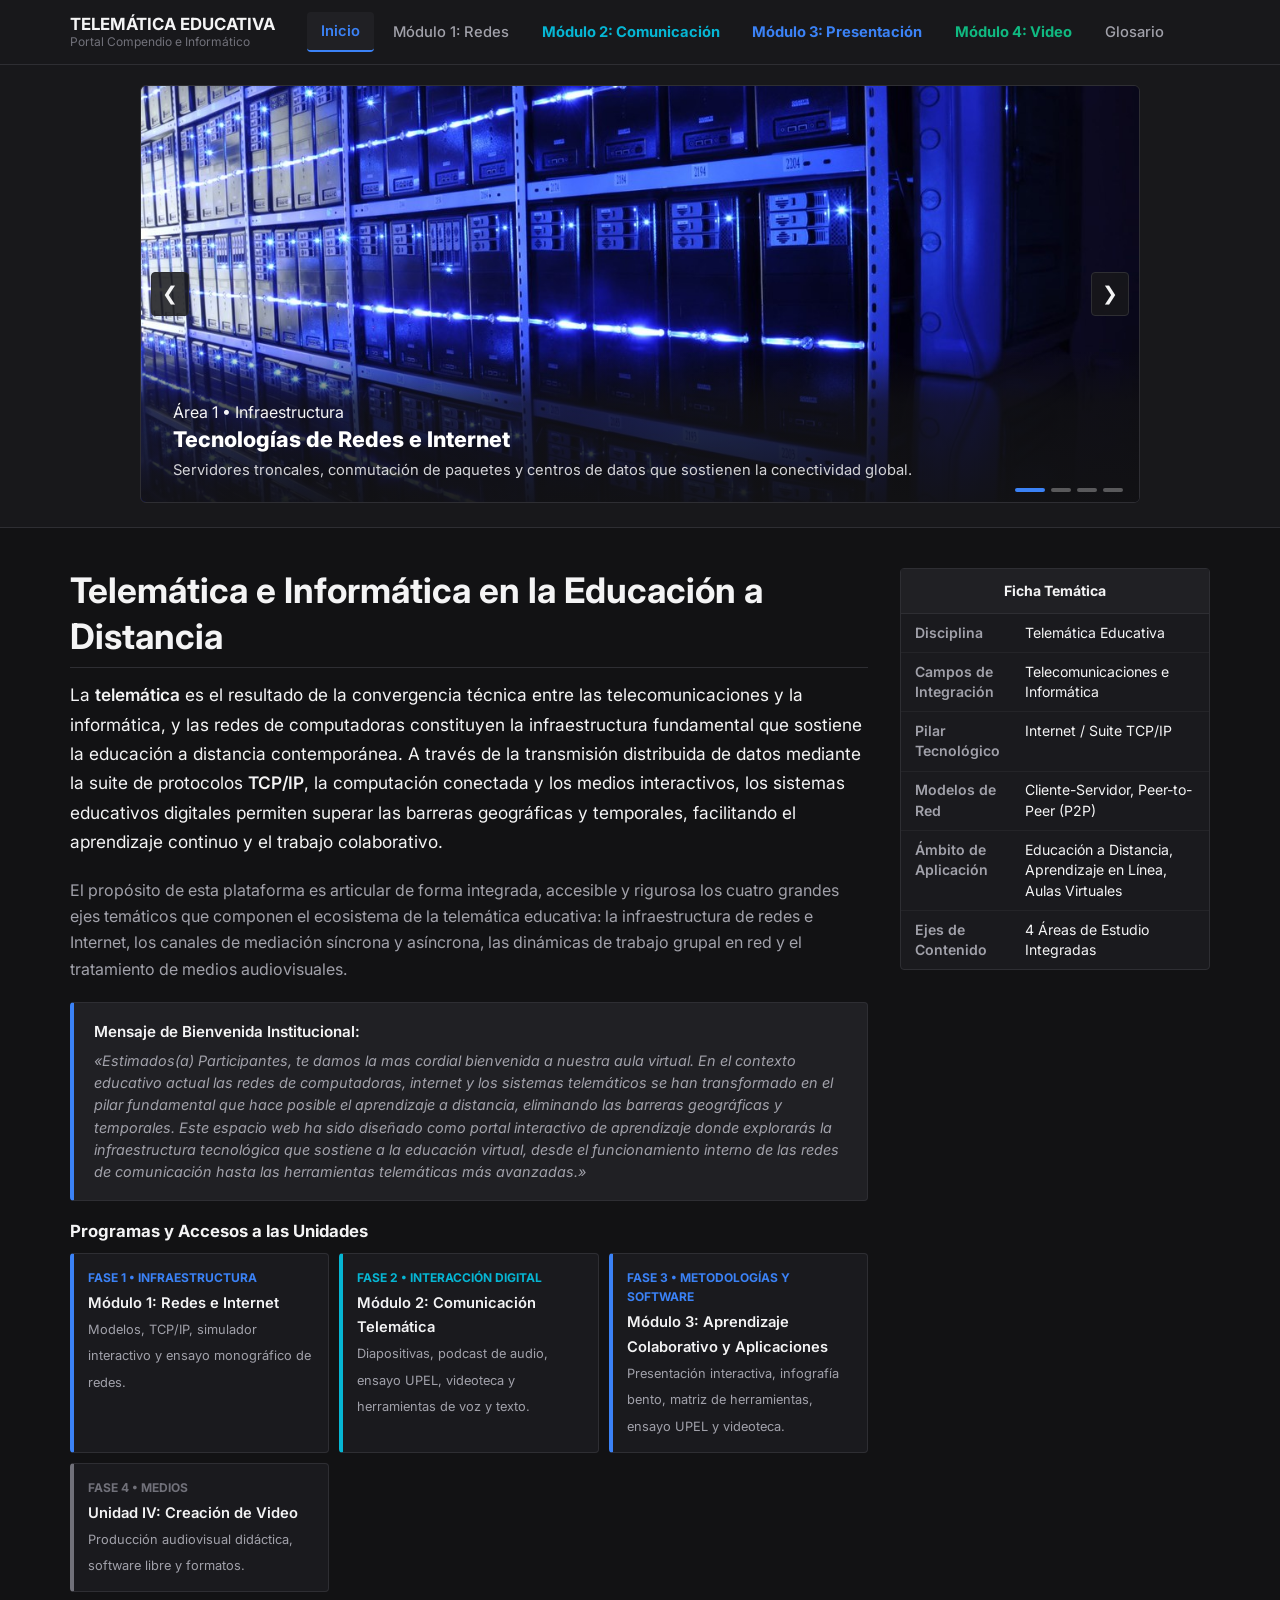
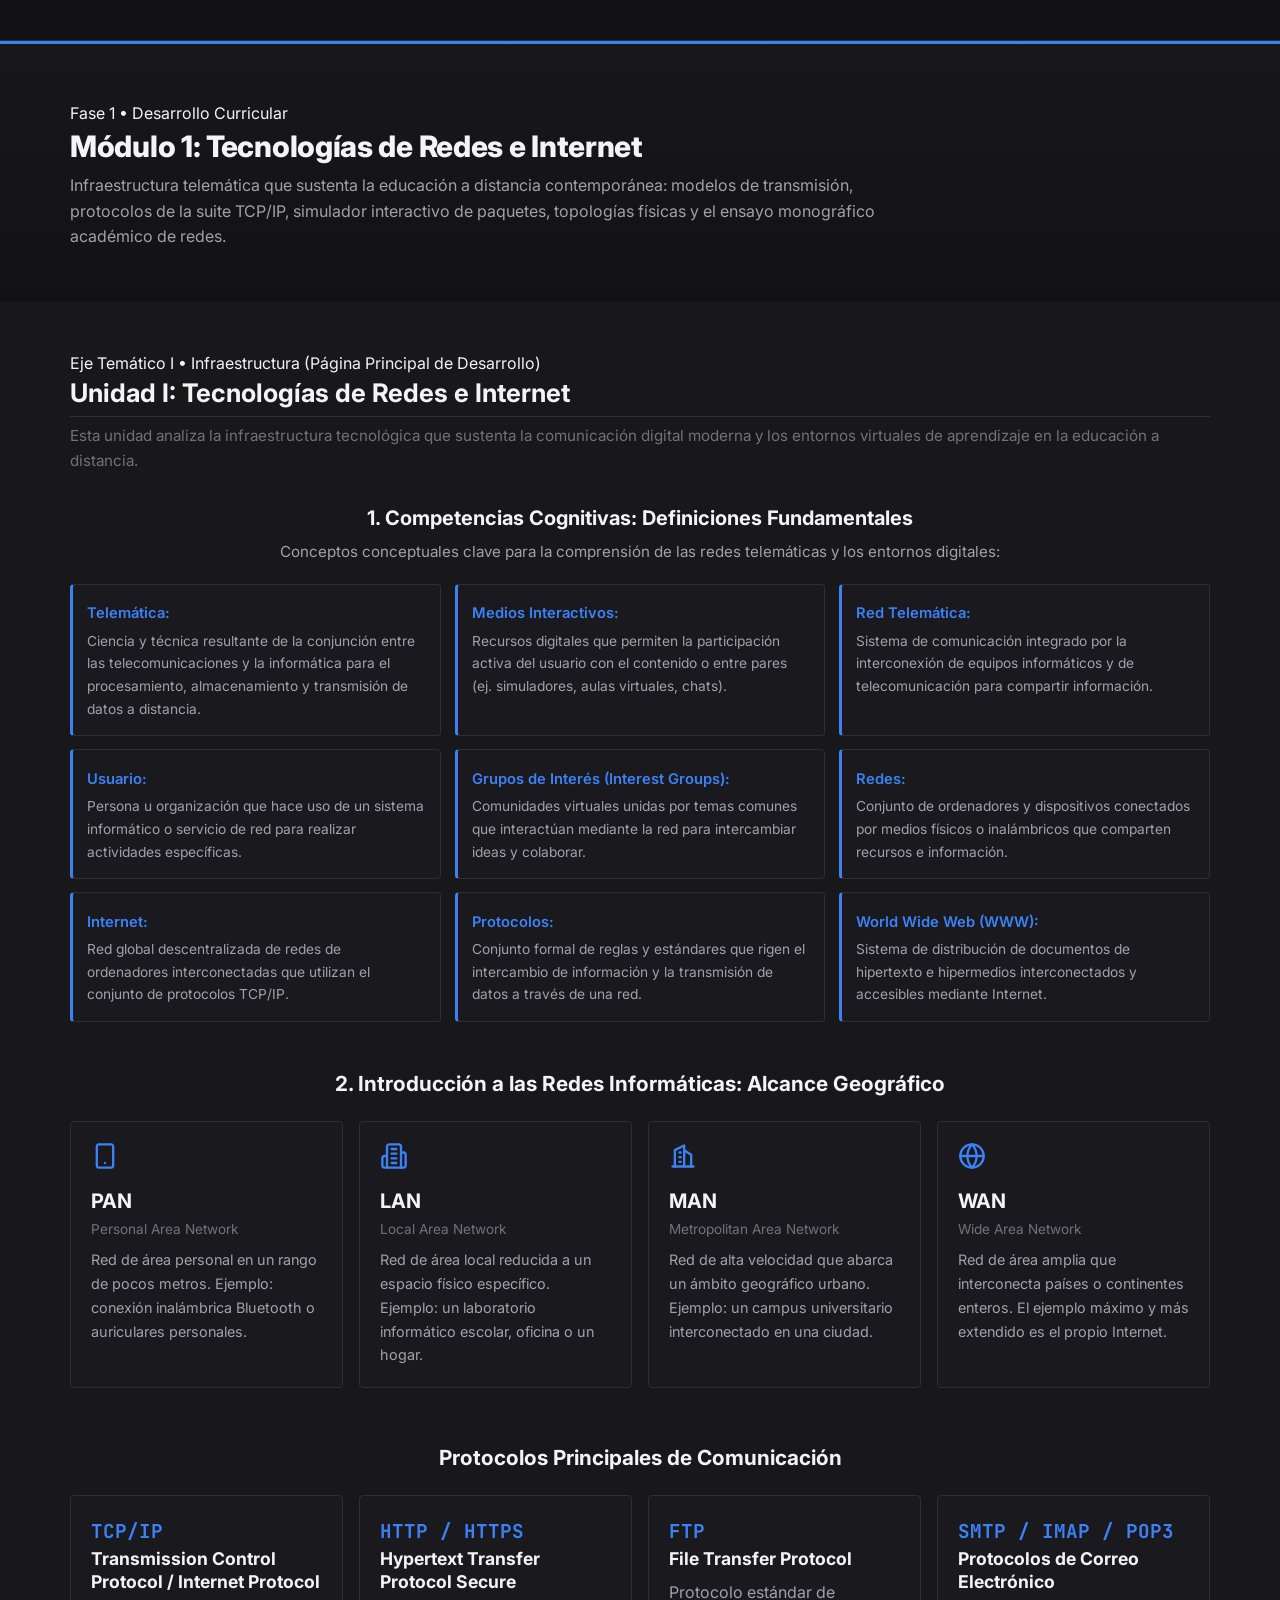
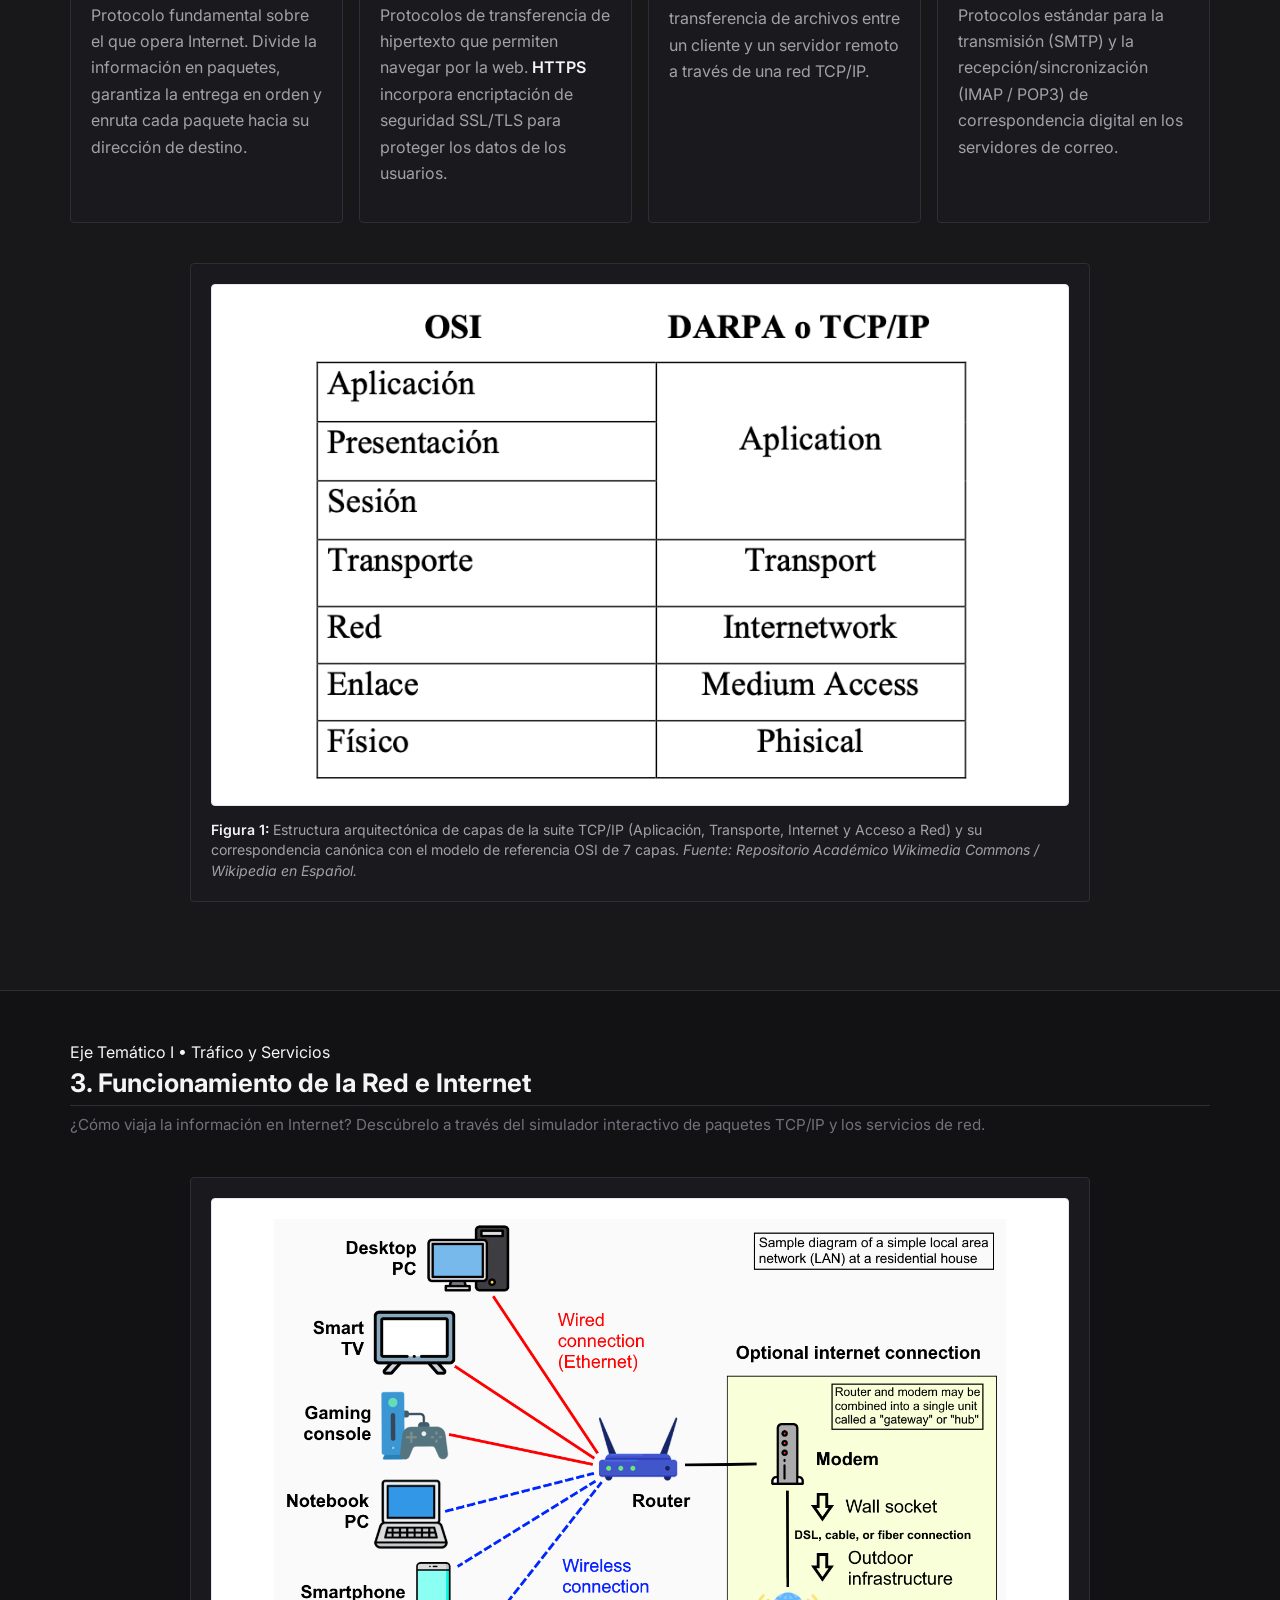
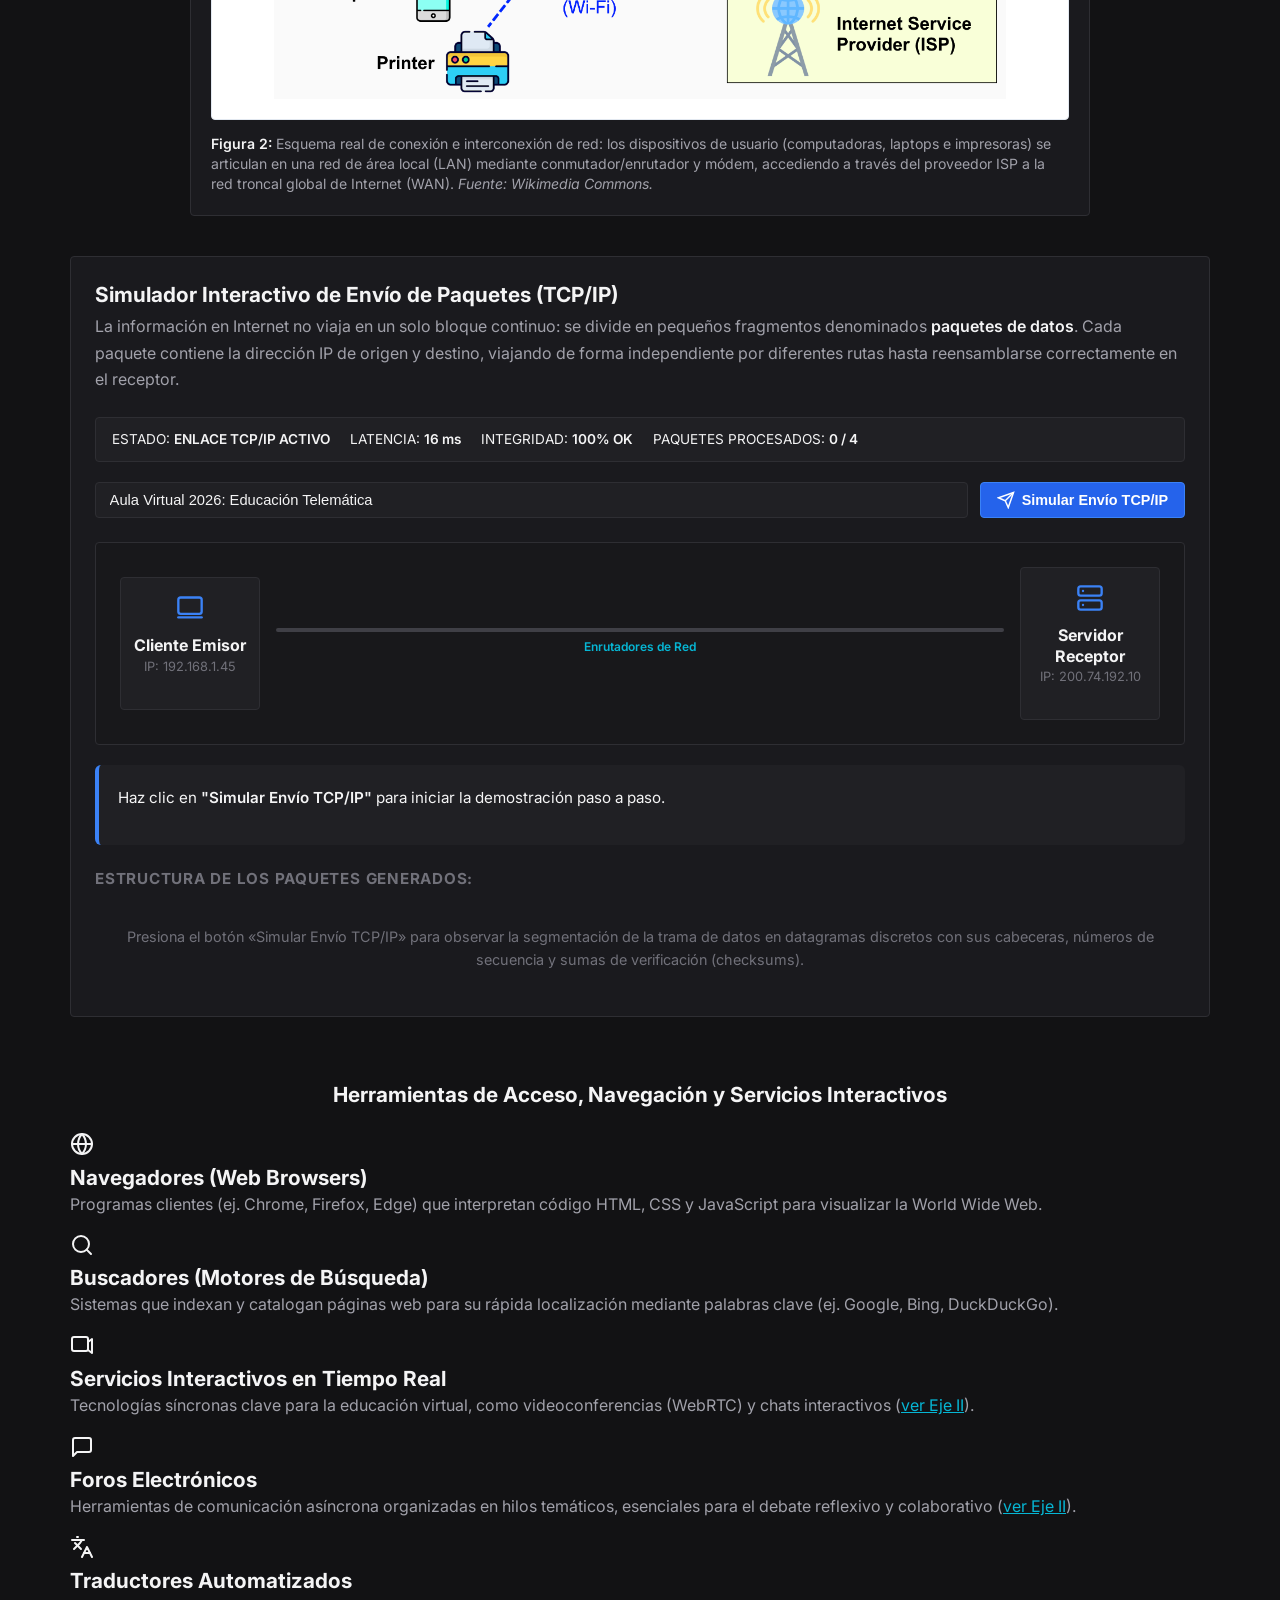
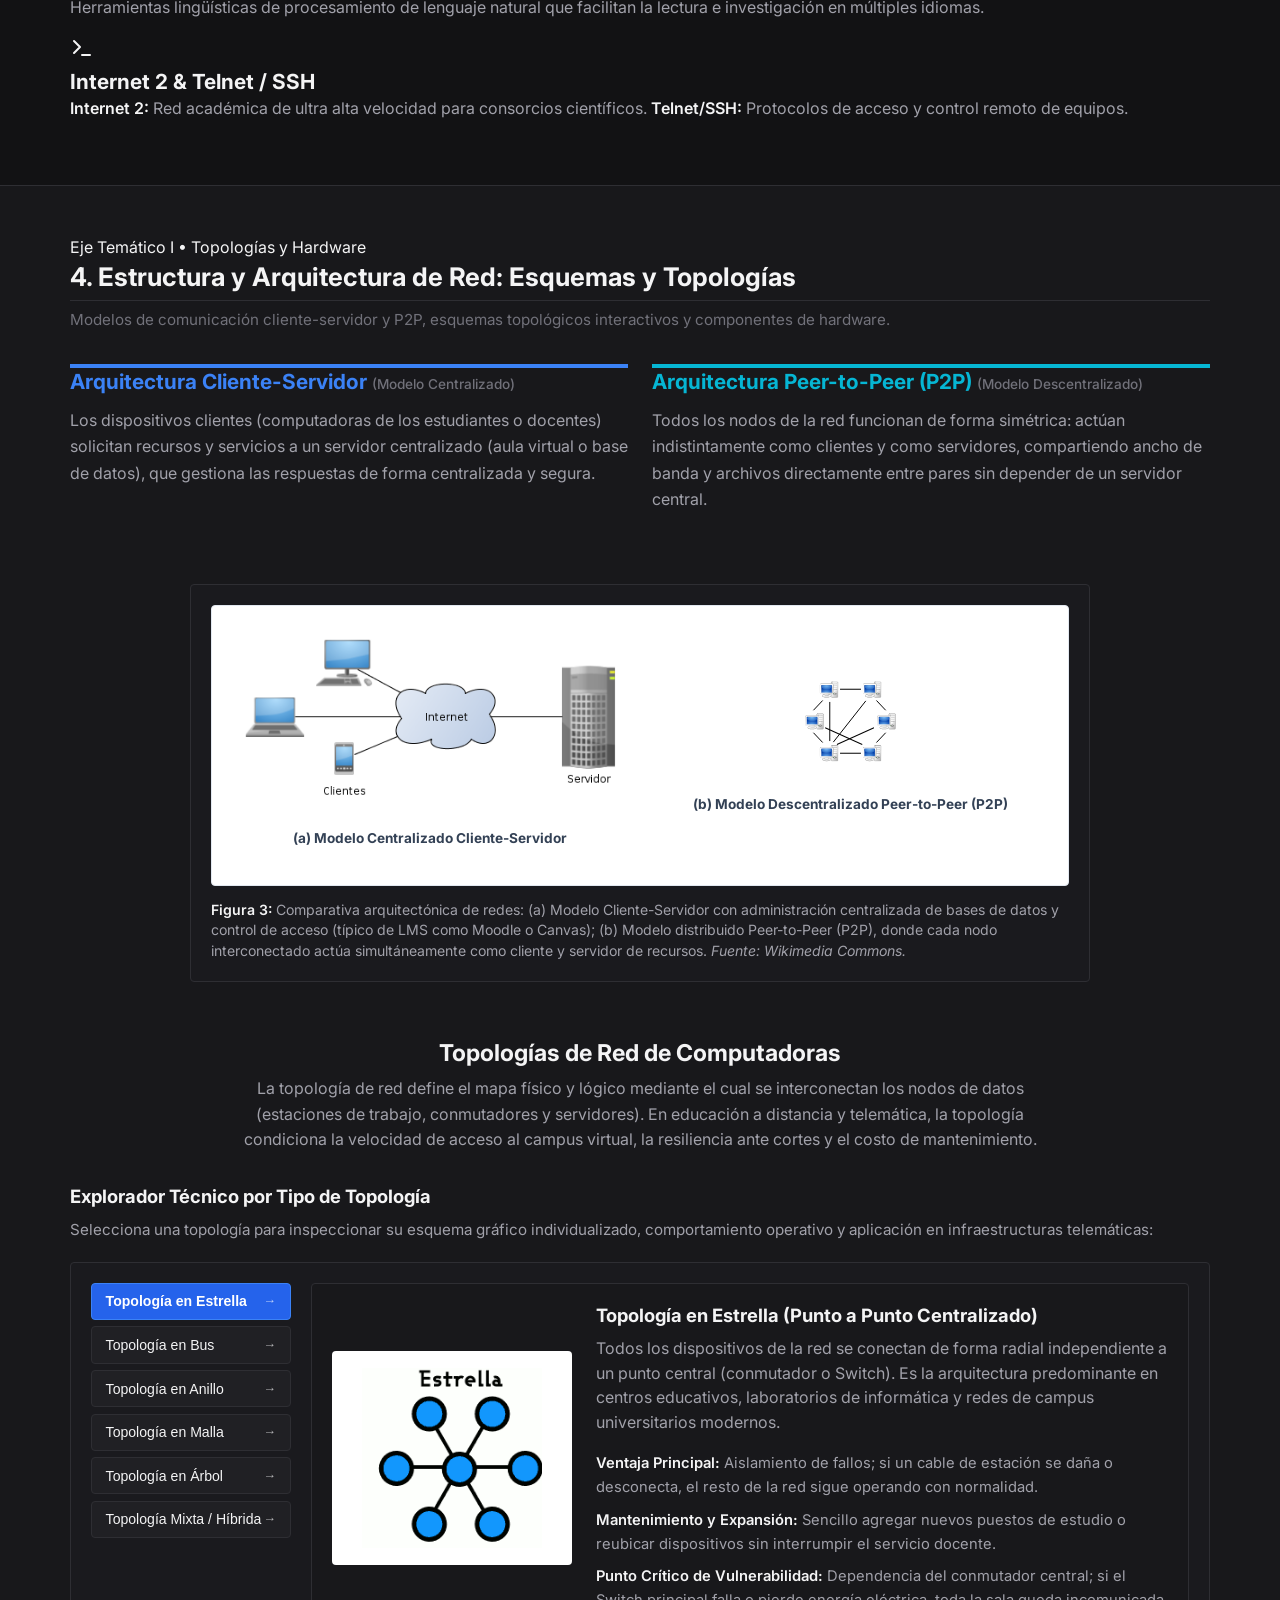
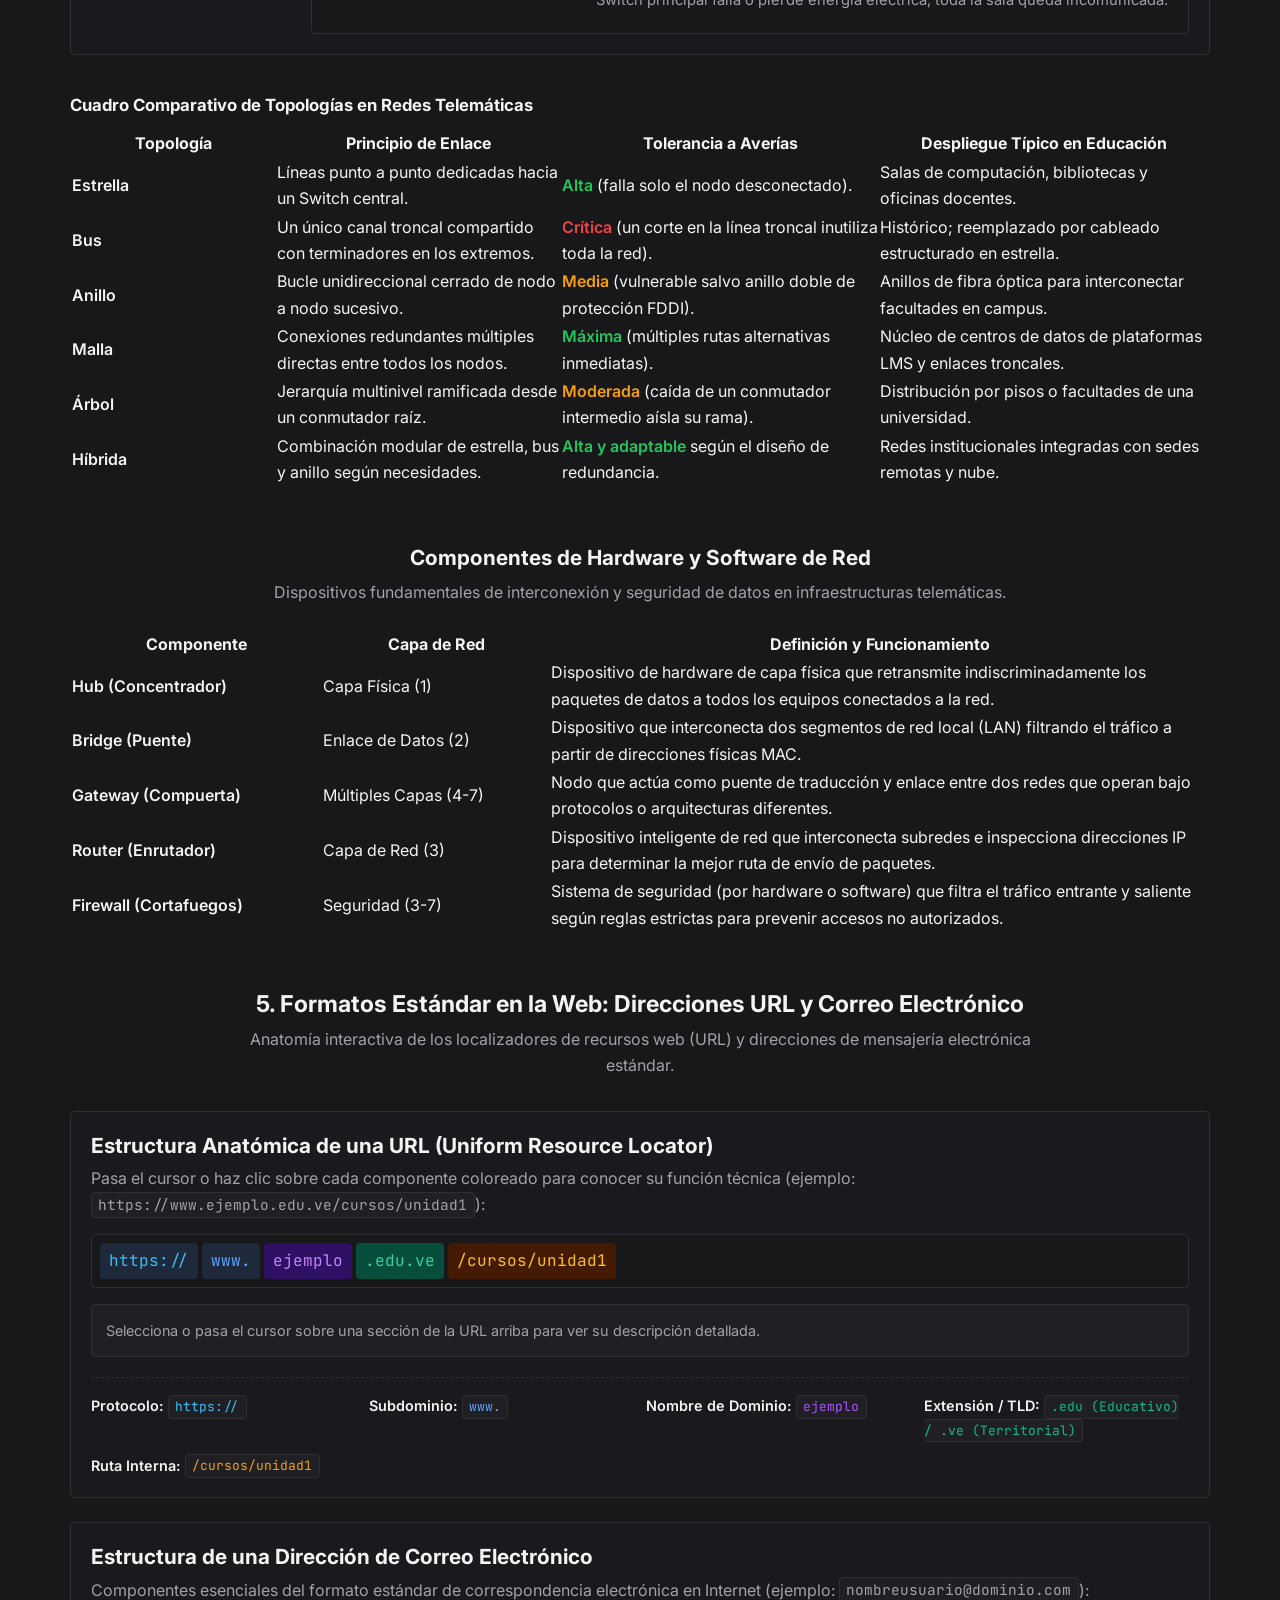
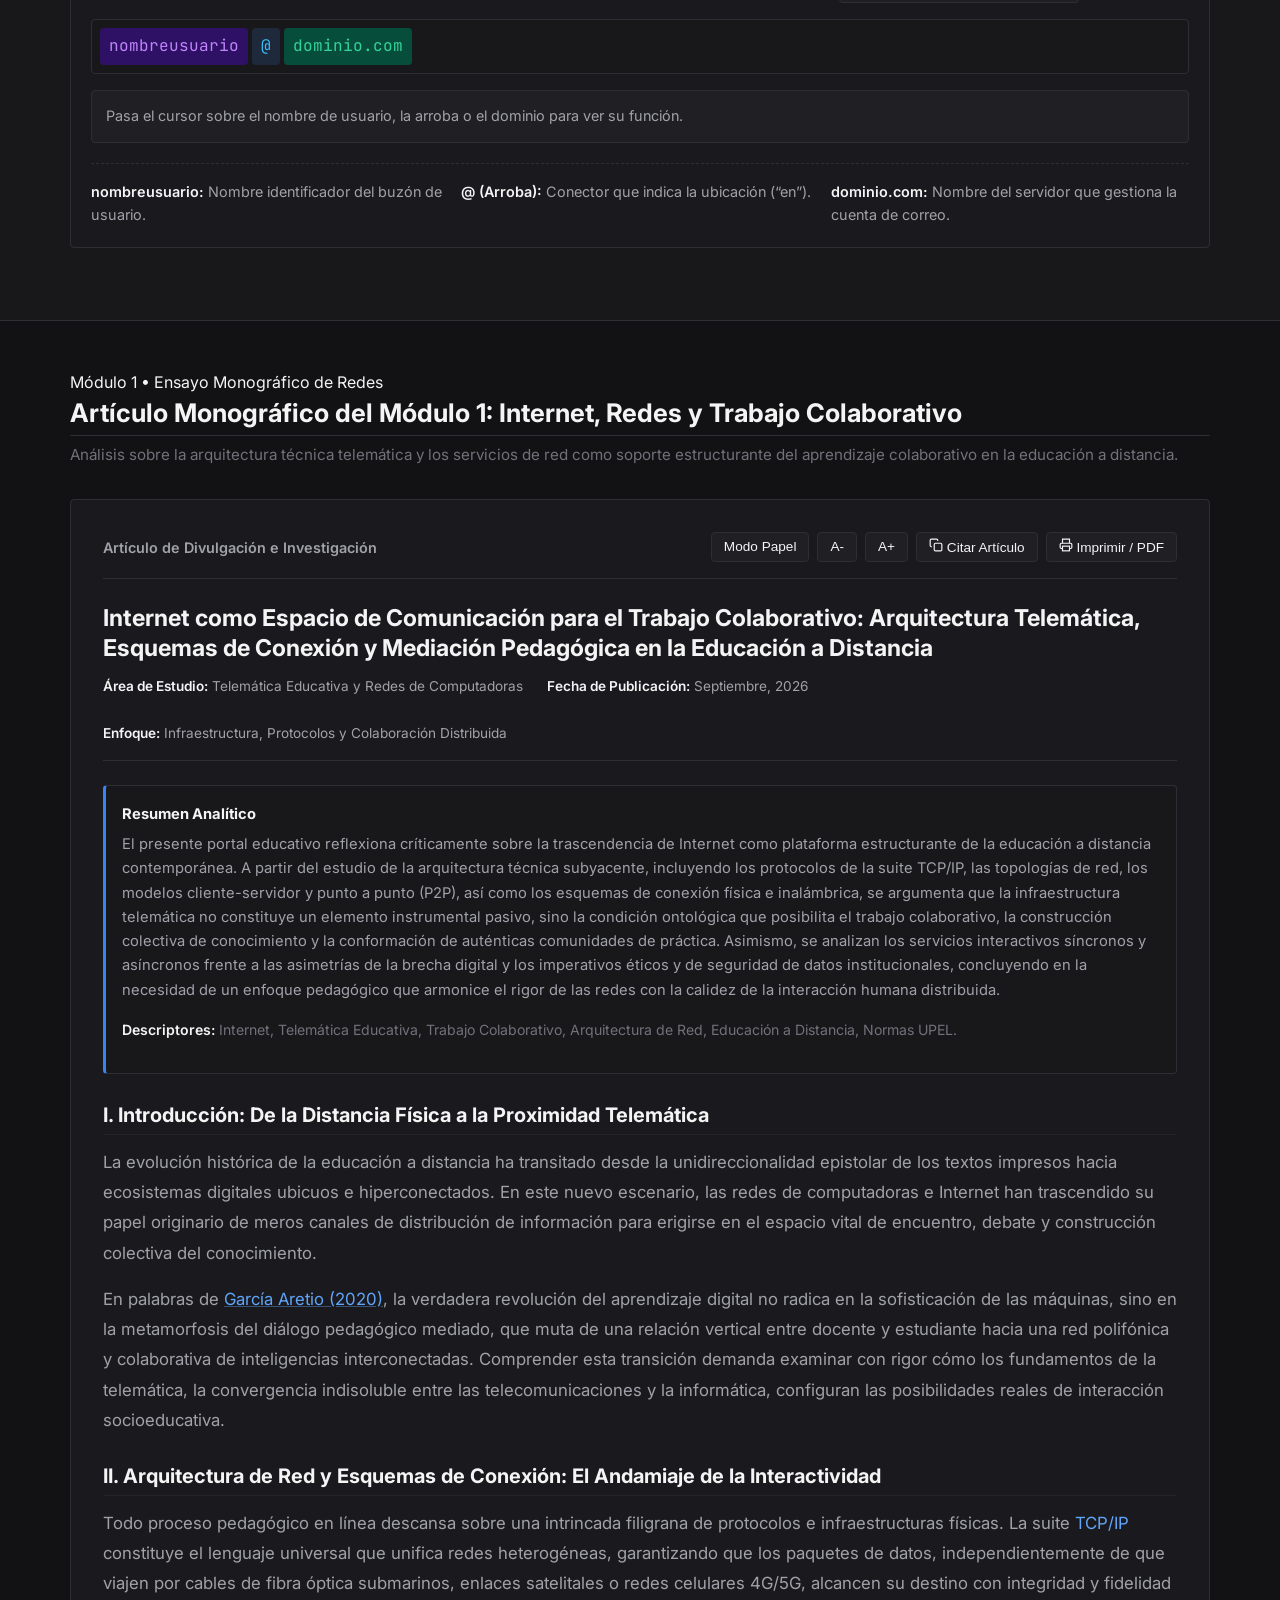
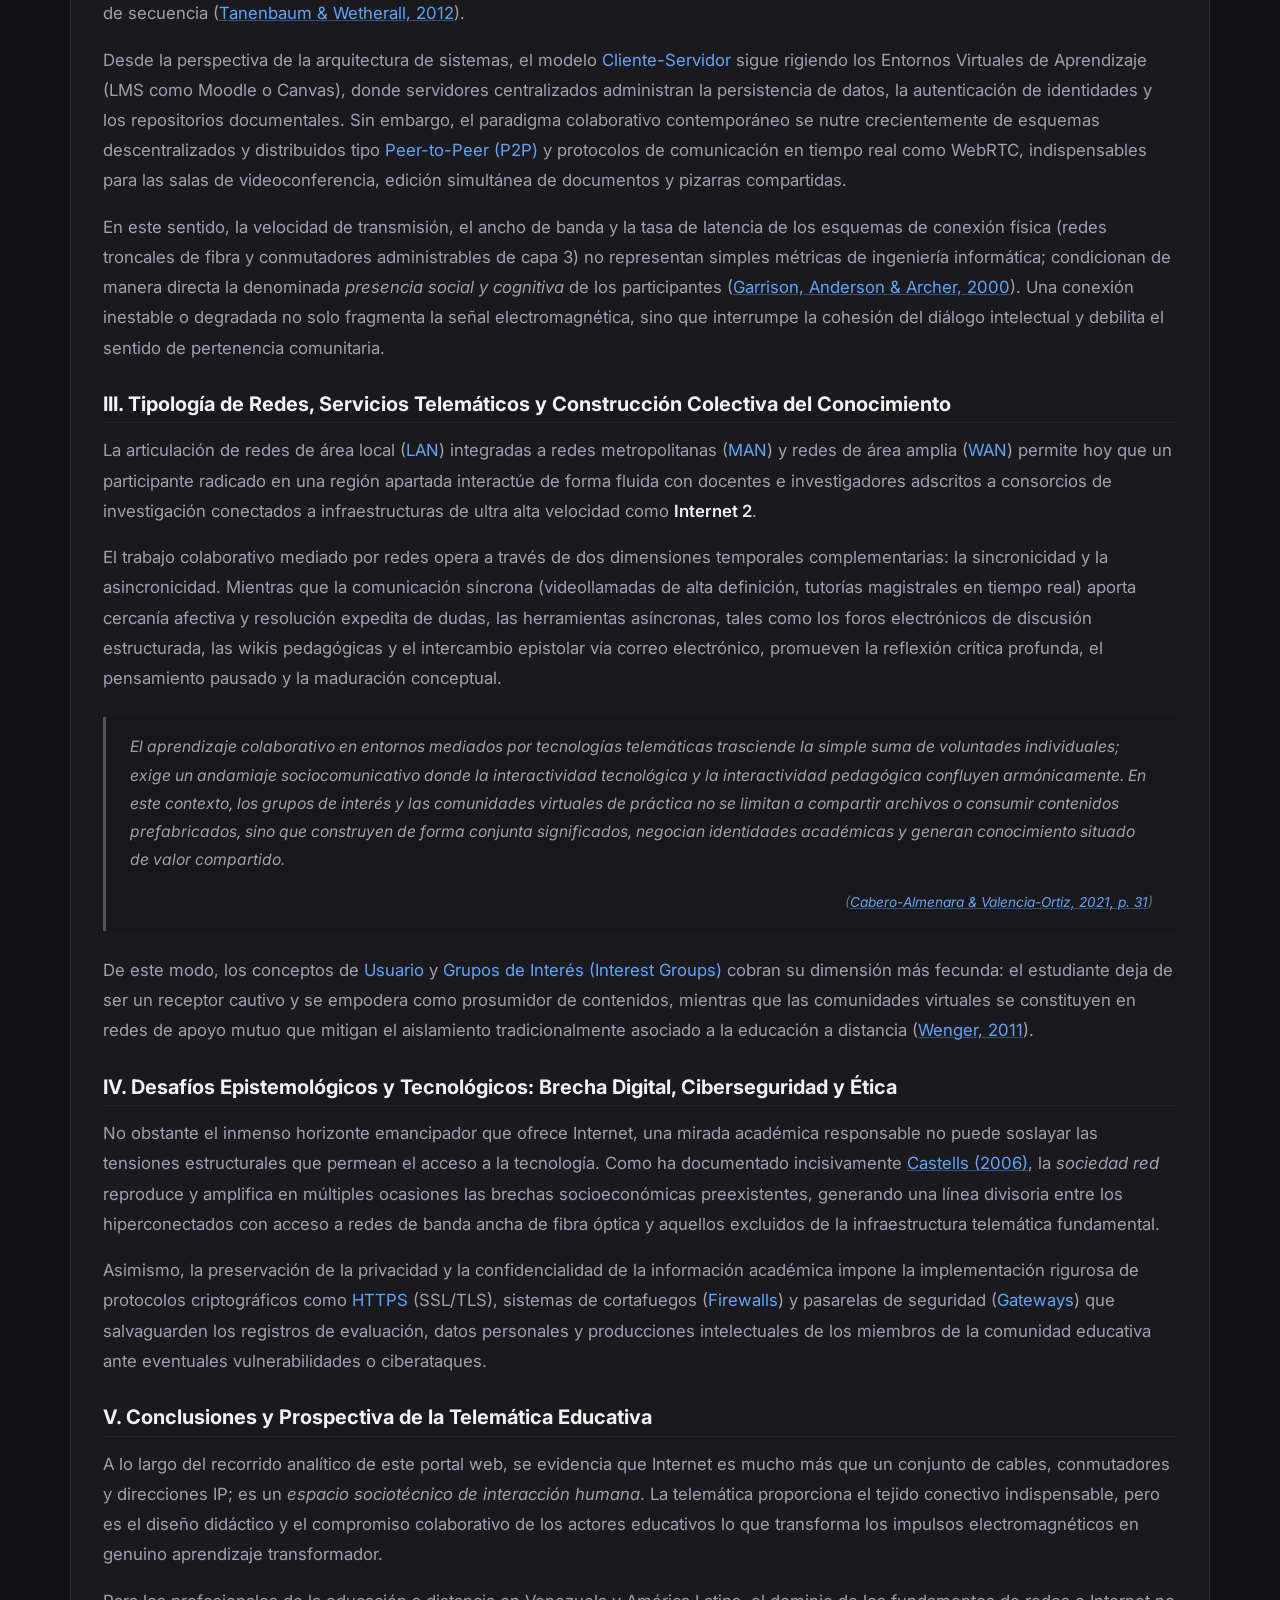
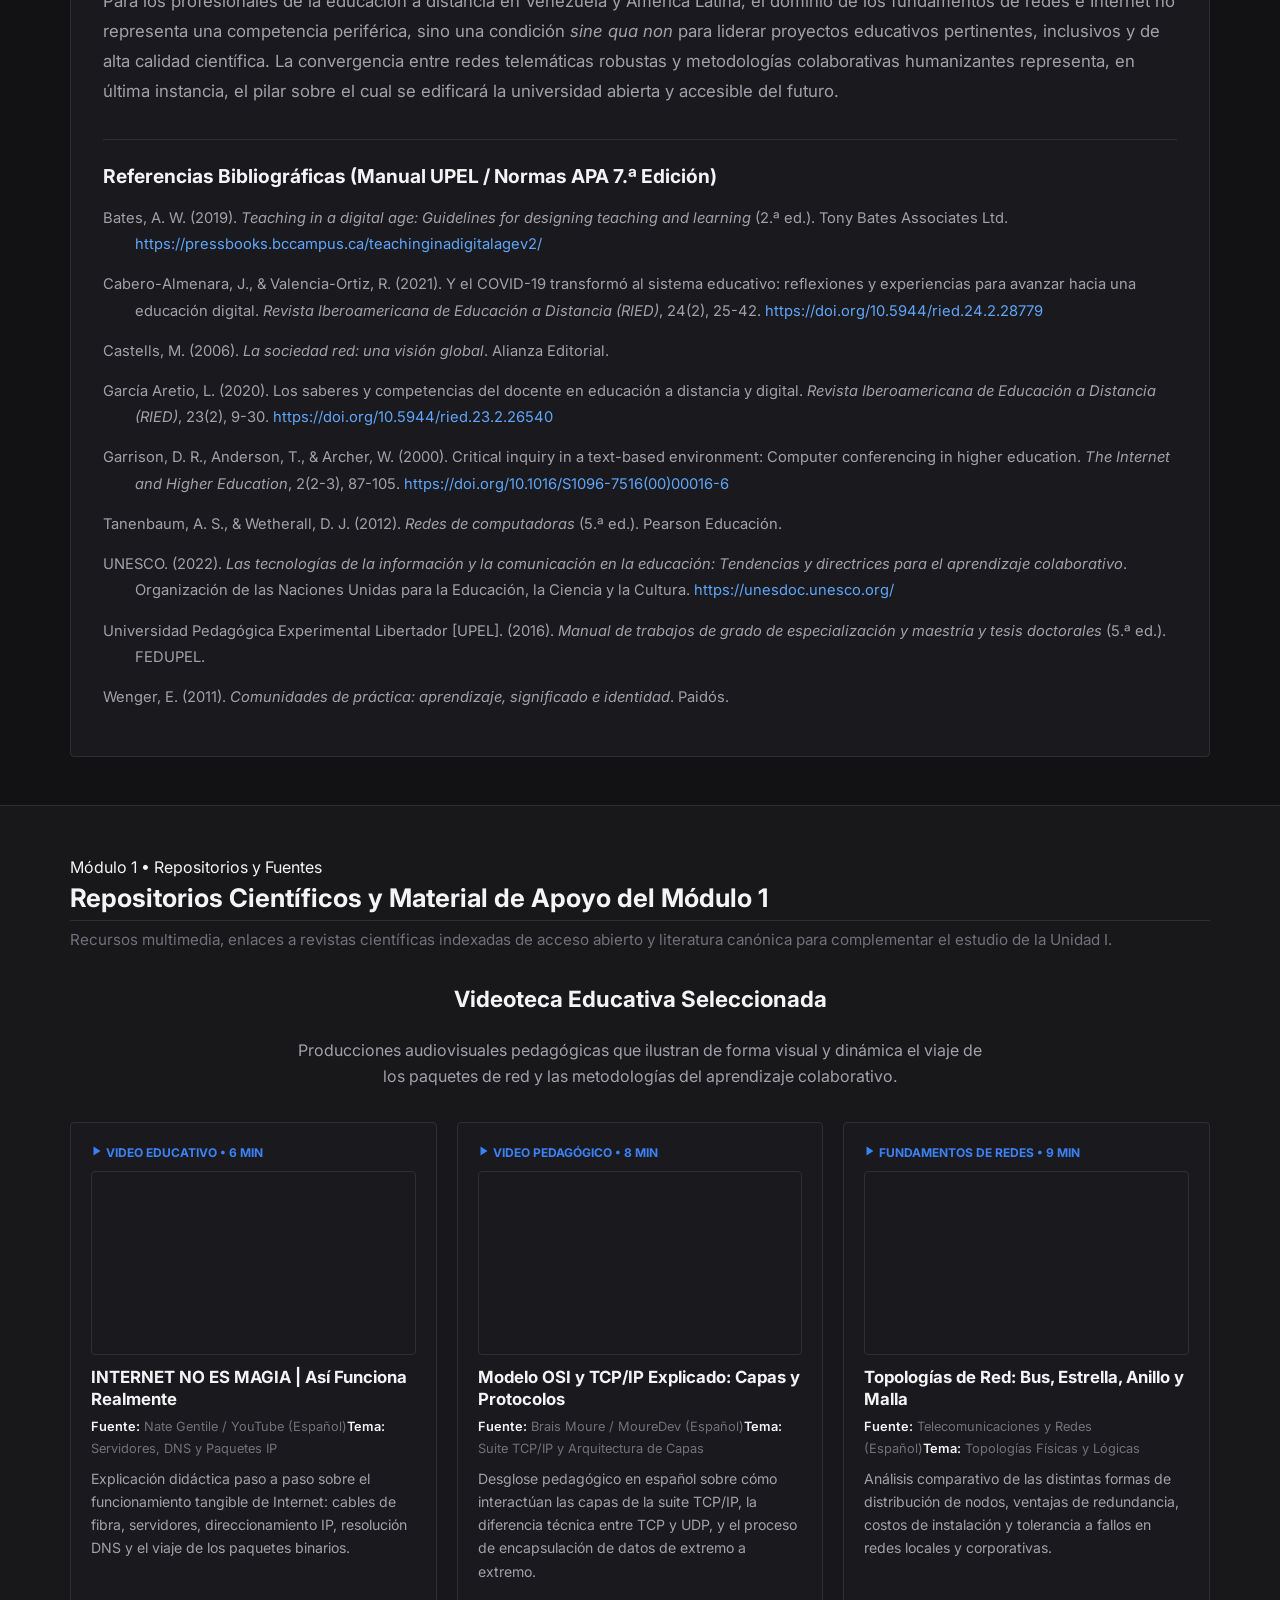
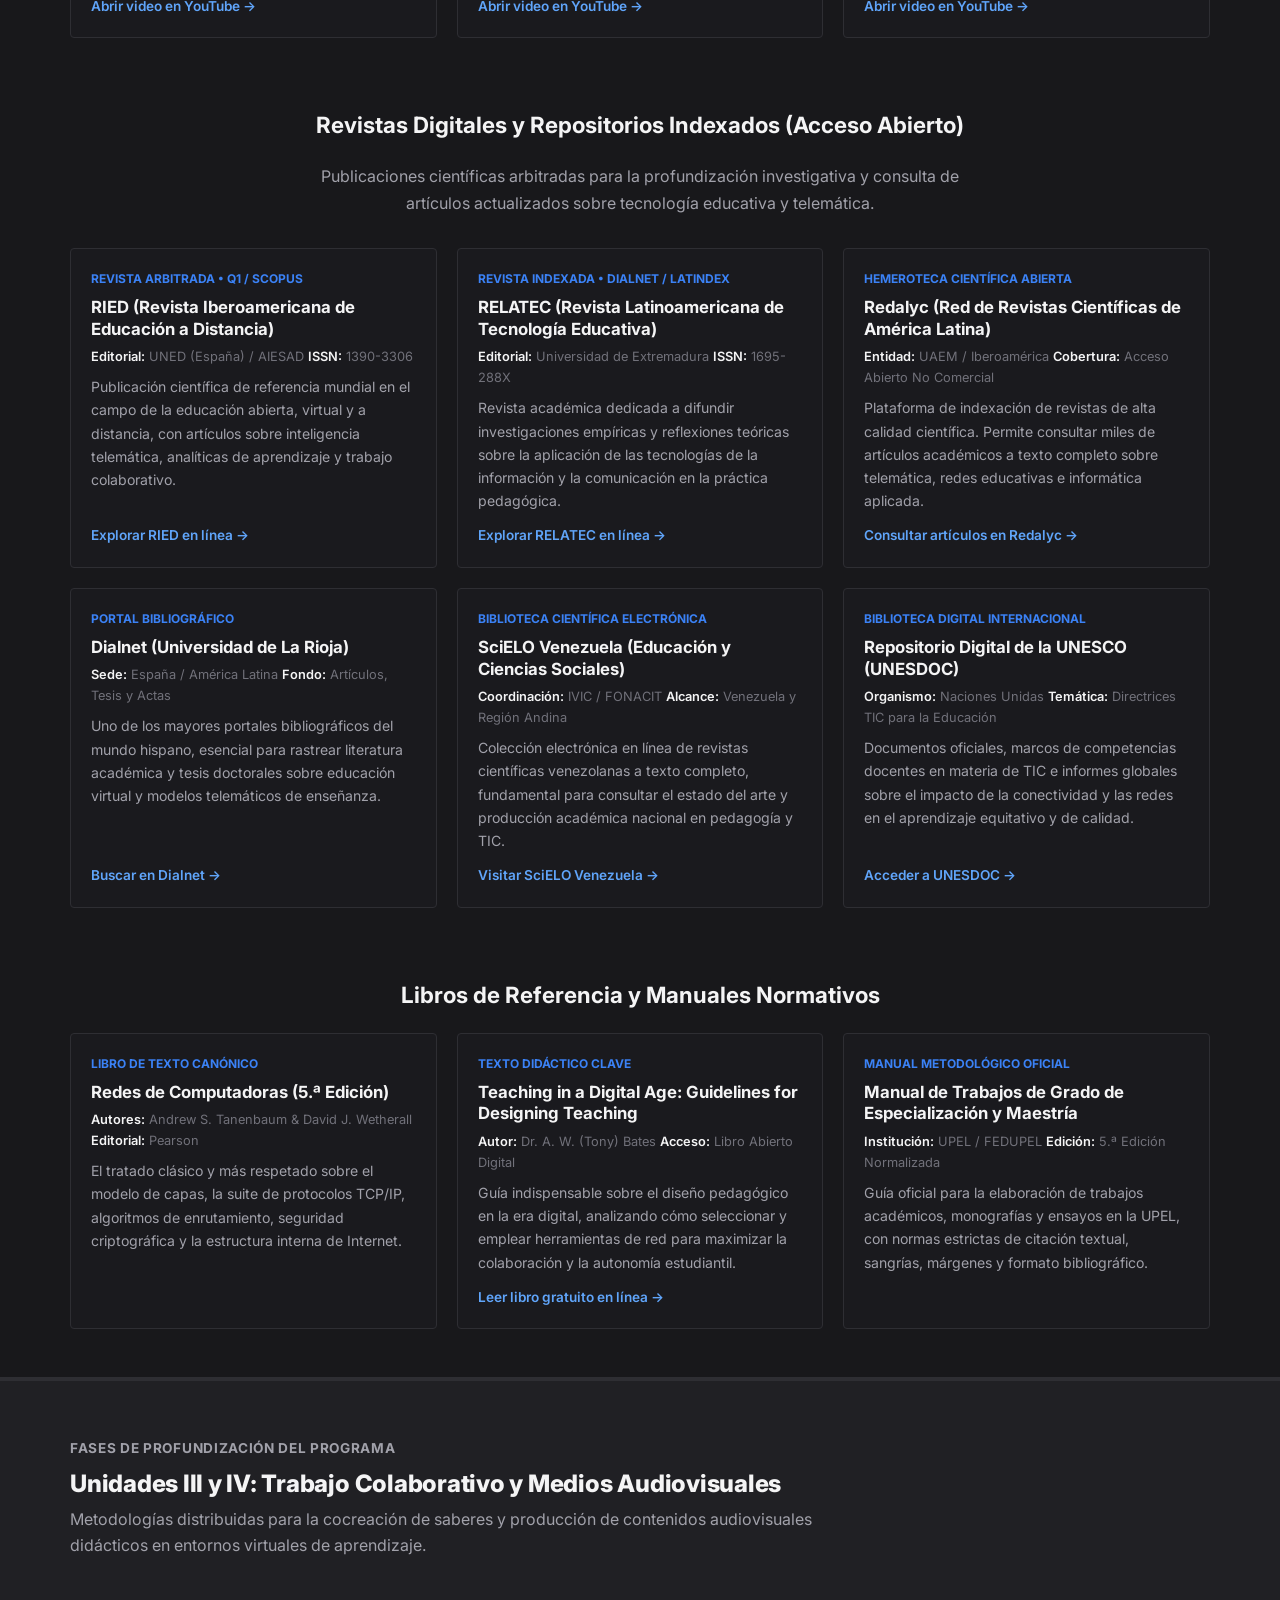
==== commit 2f84c54a: "feat: implementar unidad 4 sobre el video como recurso educativo en la ead apoyada con tic" ====
--- a/index.html
+++ b/index.html
@@ -30,7 +30,7 @@
 <li><a class="nav-link" href="#modulo1">Módulo 1: Redes</a></li>
 <li><a class="nav-link" href="unidad2.html" style="color: var(--accent); font-weight: 700;">Módulo 2: Comunicación</a></li>
 <li><a class="nav-link" href="unidad3.html" style="color: var(--primary); font-weight: 700;">Módulo 3: Presentación</a></li>
-<li><a class="nav-link" href="#video">Unidad IV: Video</a></li>
+<li><a class="nav-link" href="unidad4.html" style="color: #10b981; font-weight: 700;">Módulo 4: Video</a></li>
 <li><a class="nav-link" href="#glosario">Glosario</a></li>
 </ul>
 </nav>
@@ -1248,11 +1248,21 @@
 <section class="section" id="video" style="background-color: var(--bg-secondary);">
 <div class="container">
 <div class="section-header">
-<div style=\"font-size: 0.8rem; font-weight: 700; color: var(--primary); text-transform: uppercase; letter-spacing: 0.05em; margin-bottom: 0.35rem;\">Eje Temático IV • Medios Audiovisuales</div>
+<div style="font-size: 0.8rem; font-weight: 700; color: var(--primary); text-transform: uppercase; letter-spacing: 0.05em; margin-bottom: 0.35rem;">Eje Temático IV • Medios Audiovisuales</div>
 <h2 class="section-title">Uso de Software de Creación y Edición de Videos</h2>
 <p class="section-subtitle">
             Diseño instruccional audiovisual, códecs de compresión, formatos web y difusión eficiente de material didáctico.
           </p>
+</div>
+<div style="margin-bottom: 2.5rem; background: var(--bg-primary); border: 1px solid var(--border-color); border-left: 4px solid #10b981; border-radius: var(--radius-sm); padding: 1.25rem 1.5rem; display: flex; justify-content: space-between; align-items: center; flex-wrap: wrap; gap: 1rem;">
+  <div>
+    <div style="font-size: 0.75rem; font-weight: 700; color: #10b981; text-transform: uppercase;">Módulo Curricular Autónomo</div>
+    <div style="font-size: 1.1rem; font-weight: 700; color: var(--text-primary);">Módulo 4: El Video como Recurso Educativo en la EAD apoyada con TIC</div>
+    <div style="font-size: 0.82rem; color: var(--text-secondary); margin-top: 0.2rem;">Acceda al espacio completo con las 8 etapas del guion, guión técnico a doble columna, storyboard y cápsula interactiva.</div>
+  </div>
+  <a href="unidad4.html" class="btn btn-primary" style="background: #10b981; color: #ffffff; text-decoration: none; padding: 0.65rem 1.25rem; border-radius: var(--radius-sm); font-weight: 600; font-size: 0.85rem;">
+    Ingresar al Módulo 4 Completo →
+  </a>
 </div>
 <div class="wiki-cards-grid" style="margin-bottom: 3rem;">
 <div class="wiki-card">
@@ -1398,7 +1408,7 @@
 <li><a href="#modulo1">Módulo 1: Redes e Internet</a></li>
 <li><a href="unidad2.html">Módulo 2: Comunicación Telemática</a></li>
 <li><a href="unidad3.html">Módulo 3: Presentación</a></li>
-<li><a href="#video">Unidad IV: Creación de Video</a></li>
+<li><a href="unidad4.html">Módulo 4: Video Educativo</a></li>
 </ul>
 </div>
 <div>
--- a/css/styles.css
+++ b/css/styles.css
@@ -1877,20 +1877,45 @@
   height: 100vh;
   display: flex;
   flex-direction: column;
+  background: var(--bg-primary);
+  padding: 0;
+}
+
+.genially-stage-wrap:fullscreen .genially-viewport {
+  flex: 1;
+  display: flex;
+  flex-direction: column;
+  justify-content: center;
+}
+
+.genially-stage-wrap:fullscreen .genially-slide-view {
+  width: 100%;
+  max-width: 1200px;
+  margin: auto;
+}
+
+.genially-toolbar {
+  display: flex;
   justify-content: space-between;
-  background: var(--bg-primary);
-  padding: 1rem;
-}
-
-.genially-toolbar {
-  display: flex;
-  justify-content: space-between;
-  align-items: center;
-  padding: 0.85rem 1.25rem;
+  align-items: center;
+  padding: 0.75rem clamp(0.75rem, 2vw, 1.25rem);
   background: var(--bg-tertiary);
   border-bottom: 1px solid var(--border-color);
-  flex-wrap: wrap;
   gap: 0.75rem;
+}
+
+@media (max-width: 680px) {
+  .genially-toolbar {
+    flex-wrap: wrap;
+    gap: 0.5rem;
+  }
+  .genially-mode-tag {
+    display: none;
+  }
+  .genially-tool-btn {
+    padding: 0.3rem 0.55rem;
+    font-size: 0.78rem;
+  }
 }
 
 .genially-toolbar-left {
@@ -2069,17 +2094,19 @@
 
 .genially-viewport {
   position: relative;
-  min-height: 540px;
+  min-height: clamp(480px, 60vh, 680px);
   background: var(--bg-primary);
   overflow-y: auto;
 }
 
 .genially-slide-view {
   display: none;
-  padding: 2.25rem;
+  padding: clamp(1.2rem, 3vw, 2.25rem);
+  max-width: 1160px;
+  margin: 0 auto;
   opacity: 0;
-  transform: translateY(8px);
-  transition: opacity 0.35s ease, transform 0.35s ease;
+  transform: translateY(6px);
+  transition: opacity 0.3s ease, transform 0.3s ease;
 }
 
 .genially-slide-view.active {
@@ -2088,17 +2115,52 @@
   transform: translateY(0);
 }
 
+.genially-slide-view h1 {
+  font-size: clamp(1.35rem, 2.6vw, 2rem) !important;
+  line-height: 1.25;
+}
+
+.genially-slide-view h2 {
+  font-size: clamp(1.15rem, 2vw, 1.65rem) !important;
+  line-height: 1.3;
+}
+
+.genially-slide-view p {
+  font-size: clamp(0.82rem, 1.05vw, 0.88rem);
+  line-height: 1.55;
+}
+
 .slide-content-layout {
   display: grid;
-  grid-template-columns: 1.1fr 0.9fr;
-  gap: 2rem;
-  align-items: center;
-}
-
-@media (max-width: 900px) {
+  grid-template-columns: 1.15fr 0.85fr;
+  gap: clamp(1rem, 2.5vw, 2rem);
+  align-items: center;
+}
+
+@media (max-width: 960px) {
+  .slide-content-layout {
+    grid-template-columns: 1fr 1fr;
+    gap: 1.25rem;
+  }
+}
+
+@media (max-width: 720px) {
   .slide-content-layout {
     grid-template-columns: 1fr;
-    gap: 1.5rem;
+    gap: 1.25rem;
+  }
+}
+
+.deck-dual-grid {
+  display: grid;
+  grid-template-columns: 1fr 1fr;
+  gap: clamp(0.85rem, 1.8vw, 1.25rem);
+  margin-bottom: 1.25rem;
+}
+
+@media (max-width: 720px) {
+  .deck-dual-grid {
+    grid-template-columns: 1fr;
   }
 }
 
@@ -2191,11 +2253,11 @@
 
 .triad-card-grid {
   display: grid;
-  grid-template-columns: repeat(3, 1fr);
-  gap: 1.25rem;
-}
-
-@media (max-width: 900px) {
+  grid-template-columns: repeat(3, minmax(0, 1fr));
+  gap: clamp(0.75rem, 1.5vw, 1.25rem);
+}
+
+@media (max-width: 860px) {
   .triad-card-grid {
     grid-template-columns: 1fr;
   }
@@ -2267,6 +2329,23 @@
   overflow: hidden;
   border: 1px solid var(--border-color);
   background: var(--bg-secondary);
+  width: 100%;
+  aspect-ratio: 16 / 10;
+  max-height: 400px;
+}
+
+.hotspot-interactive-container img {
+  width: 100%;
+  height: 100%;
+  object-fit: cover;
+  display: block;
+}
+
+@media (max-width: 768px) {
+  .hotspot-interactive-container {
+    aspect-ratio: 16 / 9;
+    max-height: 250px;
+  }
 }
 
 .hotspot-node {
@@ -3037,18 +3116,31 @@
 
 .svg-interactive-node {
   cursor: pointer;
-  transition: transform 0.25s ease, filter 0.25s ease;
-  transform-origin: center;
-}
-
-.svg-interactive-node:hover {
-  transform: scale(1.12);
-  filter: drop-shadow(0 0 8px var(--primary));
-}
-
-.svg-interactive-node.active {
-  transform: scale(1.15);
-  filter: drop-shadow(0 0 12px var(--accent));
+}
+
+.svg-interactive-node circle {
+  transition: stroke 0.25s ease, stroke-width 0.25s ease, fill 0.25s ease, filter 0.25s ease;
+}
+
+.svg-interactive-node:hover circle {
+  stroke-width: 3.5px;
+  filter: drop-shadow(0 0 10px var(--primary));
+}
+
+.svg-interactive-node.active circle {
+  stroke-width: 4px;
+  stroke: var(--accent);
+  fill: #0f172a;
+  filter: drop-shadow(0 0 14px var(--accent));
+}
+
+.svg-interactive-node.active .svg-node-text {
+  font-weight: 800;
+}
+
+.svg-interactive-node.active .svg-badge-text {
+  fill: var(--accent);
+  font-weight: 700;
 }
 
 .svg-node-text {
@@ -3077,6 +3169,366 @@
 .dynamic-img-card:hover {
   transform: translateY(-4px) scale(1.01);
   box-shadow: 0 16px 36px rgba(0, 0, 0, 0.35);
+}
+
+.script-pipeline-nav {
+  display: flex;
+  gap: 0.5rem;
+  overflow-x: auto;
+  padding-bottom: 0.75rem;
+  margin-bottom: 1.5rem;
+  scrollbar-width: thin;
+}
+
+.script-pipeline-step {
+  flex: 1;
+  min-width: 130px;
+  background: var(--bg-secondary);
+  border: 1px solid var(--border-color);
+  border-radius: var(--radius-sm);
+  padding: 0.75rem;
+  cursor: pointer;
+  text-align: left;
+  transition: all 0.25s ease;
+  position: relative;
+}
+
+.script-pipeline-step:hover {
+  border-color: var(--primary);
+  background: var(--bg-tertiary);
+  transform: translateY(-2px);
+}
+
+.script-pipeline-step.active {
+  border-color: var(--accent);
+  background: var(--bg-tertiary);
+  box-shadow: 0 0 15px rgba(6, 182, 212, 0.15);
+}
+
+.script-pipeline-step.active::after {
+  content: '';
+  position: absolute;
+  bottom: -1px;
+  left: 0;
+  right: 0;
+  height: 3px;
+  background: var(--accent);
+  border-radius: 0 0 var(--radius-sm) var(--radius-sm);
+}
+
+.script-step-num {
+  font-family: 'JetBrains Mono', monospace;
+  font-size: 0.72rem;
+  font-weight: 700;
+  color: var(--primary);
+  margin-bottom: 0.2rem;
+}
+
+.script-pipeline-step.active .script-step-num {
+  color: var(--accent);
+}
+
+.script-step-name {
+  font-family: 'Outfit', sans-serif;
+  font-size: 0.85rem;
+  font-weight: 700;
+  color: var(--text-primary);
+  line-height: 1.25;
+}
+
+.script-stage-content {
+  display: none;
+  background: var(--bg-secondary);
+  border: 1px solid var(--border-color);
+  border-radius: var(--radius-md);
+  padding: 2rem;
+  animation: fadeIn 0.3s ease forwards;
+}
+
+.script-stage-content.active {
+  display: block;
+}
+
+.script-dual-table {
+  width: 100%;
+  border-collapse: collapse;
+  font-size: 0.88rem;
+  background: var(--bg-secondary);
+  border: 1px solid var(--border-color);
+  border-radius: var(--radius-md);
+  overflow: hidden;
+}
+
+.script-dual-table th {
+  background: var(--bg-tertiary);
+  color: var(--text-primary);
+  font-family: 'Outfit', sans-serif;
+  font-weight: 700;
+  padding: 1rem 1.25rem;
+  text-align: left;
+  border-bottom: 2px solid var(--border-color);
+  font-size: 0.82rem;
+  text-transform: uppercase;
+  letter-spacing: 0.04em;
+}
+
+.script-dual-table td {
+  padding: 1.25rem;
+  vertical-align: top;
+  border-bottom: 1px solid var(--border-color);
+  line-height: 1.6;
+}
+
+.script-dual-table tr:hover td {
+  background: rgba(59, 130, 246, 0.03);
+}
+
+.script-cue-tag {
+  display: inline-block;
+  font-family: 'JetBrains Mono', monospace;
+  font-size: 0.72rem;
+  font-weight: 700;
+  color: var(--primary);
+  background: rgba(59, 130, 246, 0.12);
+  border: 1px solid rgba(59, 130, 246, 0.25);
+  padding: 0.2rem 0.5rem;
+  border-radius: 4px;
+  margin-bottom: 0.5rem;
+  margin-right: 0.35rem;
+}
+
+.script-cue-tag.accent {
+  color: var(--accent);
+  background: rgba(6, 182, 212, 0.12);
+  border-color: rgba(6, 182, 212, 0.25);
+}
+
+.script-cue-tag.warning {
+  color: #f59e0b;
+  background: rgba(245, 158, 11, 0.12);
+  border-color: rgba(245, 158, 11, 0.25);
+}
+
+.storyboard-grid {
+  display: grid;
+  grid-template-columns: repeat(auto-fit, minmax(280px, 1fr));
+  gap: 1.5rem;
+  margin-top: 1.5rem;
+}
+
+.storyboard-card {
+  background: var(--bg-secondary);
+  border: 1px solid var(--border-color);
+  border-radius: var(--radius-sm);
+  overflow: hidden;
+  display: flex;
+  flex-direction: column;
+  transition: transform 0.25s ease, border-color 0.25s ease;
+}
+
+.storyboard-card:hover {
+  transform: translateY(-4px);
+  border-color: var(--primary);
+}
+
+.storyboard-frame {
+  position: relative;
+  aspect-ratio: 16 / 9;
+  background: #000000;
+  overflow: hidden;
+  border-bottom: 1px solid var(--border-color);
+}
+
+.storyboard-frame img {
+  width: 100%;
+  height: 100%;
+  object-fit: cover;
+  transition: transform 0.3s ease;
+}
+
+.storyboard-card:hover .storyboard-frame img {
+  transform: scale(1.03);
+}
+
+.storyboard-badge {
+  position: absolute;
+  top: 0.75rem;
+  left: 0.75rem;
+  background: rgba(15, 23, 42, 0.85);
+  backdrop-filter: blur(4px);
+  border: 1px solid var(--border-color);
+  color: var(--text-primary);
+  font-family: 'JetBrains Mono', monospace;
+  font-size: 0.72rem;
+  font-weight: 700;
+  padding: 0.25rem 0.6rem;
+  border-radius: 4px;
+}
+
+.storyboard-body {
+  padding: 1.25rem;
+  flex: 1;
+  display: flex;
+  flex-direction: column;
+}
+
+.storyboard-title {
+  font-family: 'Outfit', sans-serif;
+  font-size: 1rem;
+  font-weight: 700;
+  color: var(--text-primary);
+  margin-bottom: 0.4rem;
+}
+
+.storyboard-desc {
+  font-size: 0.82rem;
+  color: var(--text-secondary);
+  line-height: 1.5;
+  margin-bottom: 0.75rem;
+  flex: 1;
+}
+
+.capsule-player-container {
+  display: grid;
+  grid-template-columns: 1fr 340px;
+  gap: 1.5rem;
+  background: var(--bg-secondary);
+  border: 1px solid var(--border-color);
+  border-radius: var(--radius-md);
+  overflow: hidden;
+  margin-top: 1.5rem;
+}
+
+@media (max-width: 992px) {
+  .capsule-player-container {
+    grid-template-columns: 1fr;
+  }
+}
+
+.capsule-video-screen {
+  position: relative;
+  background: #000000;
+  aspect-ratio: 16 / 9;
+  display: flex;
+  align-items: center;
+  justify-content: center;
+  overflow: hidden;
+}
+
+.capsule-video-screen video {
+  width: 100%;
+  height: 100%;
+  object-fit: cover;
+}
+
+.capsule-chapter-list {
+  background: var(--bg-tertiary);
+  padding: 1.25rem;
+  display: flex;
+  flex-direction: column;
+  overflow-y: auto;
+  max-height: 480px;
+}
+
+.capsule-chapter-item {
+  display: flex;
+  align-items: flex-start;
+  gap: 0.75rem;
+  padding: 0.75rem;
+  background: var(--bg-secondary);
+  border: 1px solid var(--border-color);
+  border-radius: var(--radius-sm);
+  margin-bottom: 0.6rem;
+  cursor: pointer;
+  transition: all 0.2s ease;
+}
+
+.capsule-chapter-item:hover {
+  border-color: var(--primary);
+  transform: translateX(3px);
+}
+
+.capsule-chapter-item.active {
+  border-color: var(--accent);
+  background: rgba(6, 182, 212, 0.08);
+}
+
+.chapter-time-stamp {
+  font-family: 'JetBrains Mono', monospace;
+  font-size: 0.75rem;
+  font-weight: 700;
+  color: var(--primary);
+  background: rgba(59, 130, 246, 0.1);
+  padding: 0.2rem 0.45rem;
+  border-radius: 4px;
+  white-space: nowrap;
+}
+
+.capsule-chapter-item.active .chapter-time-stamp {
+  color: var(--accent);
+  background: rgba(6, 182, 212, 0.15);
+}
+
+.chapter-info-col h4 {
+  font-size: 0.85rem;
+  font-weight: 700;
+  color: var(--text-primary);
+  margin-bottom: 0.2rem;
+}
+
+.chapter-info-col p {
+  font-size: 0.76rem;
+  color: var(--text-secondary);
+  line-height: 1.35;
+}
+
+.quiz-container {
+  background: var(--bg-secondary);
+  border: 1px solid var(--border-color);
+  border-radius: var(--radius-md);
+  padding: 2rem;
+  margin-top: 1.5rem;
+}
+
+.quiz-option-btn {
+  display: block;
+  width: 100%;
+  text-align: left;
+  background: var(--bg-tertiary);
+  border: 1px solid var(--border-color);
+  border-radius: var(--radius-sm);
+  padding: 0.85rem 1.25rem;
+  color: var(--text-primary);
+  font-size: 0.88rem;
+  cursor: pointer;
+  margin-bottom: 0.6rem;
+  transition: all 0.2s ease;
+}
+
+.quiz-option-btn:hover {
+  border-color: var(--primary);
+  background: rgba(59, 130, 246, 0.08);
+}
+
+.quiz-option-btn.correct {
+  border-color: var(--success);
+  background: rgba(16, 185, 129, 0.15);
+  color: #ffffff;
+}
+
+.quiz-option-btn.incorrect {
+  border-color: #ef4444;
+  background: rgba(239, 68, 68, 0.15);
+  color: #ffffff;
+}
+
+.quiz-feedback {
+  margin-top: 1rem;
+  padding: 1rem 1.25rem;
+  border-radius: var(--radius-sm);
+  font-size: 0.85rem;
+  line-height: 1.5;
+  display: none;
 }
 
 @media print {
